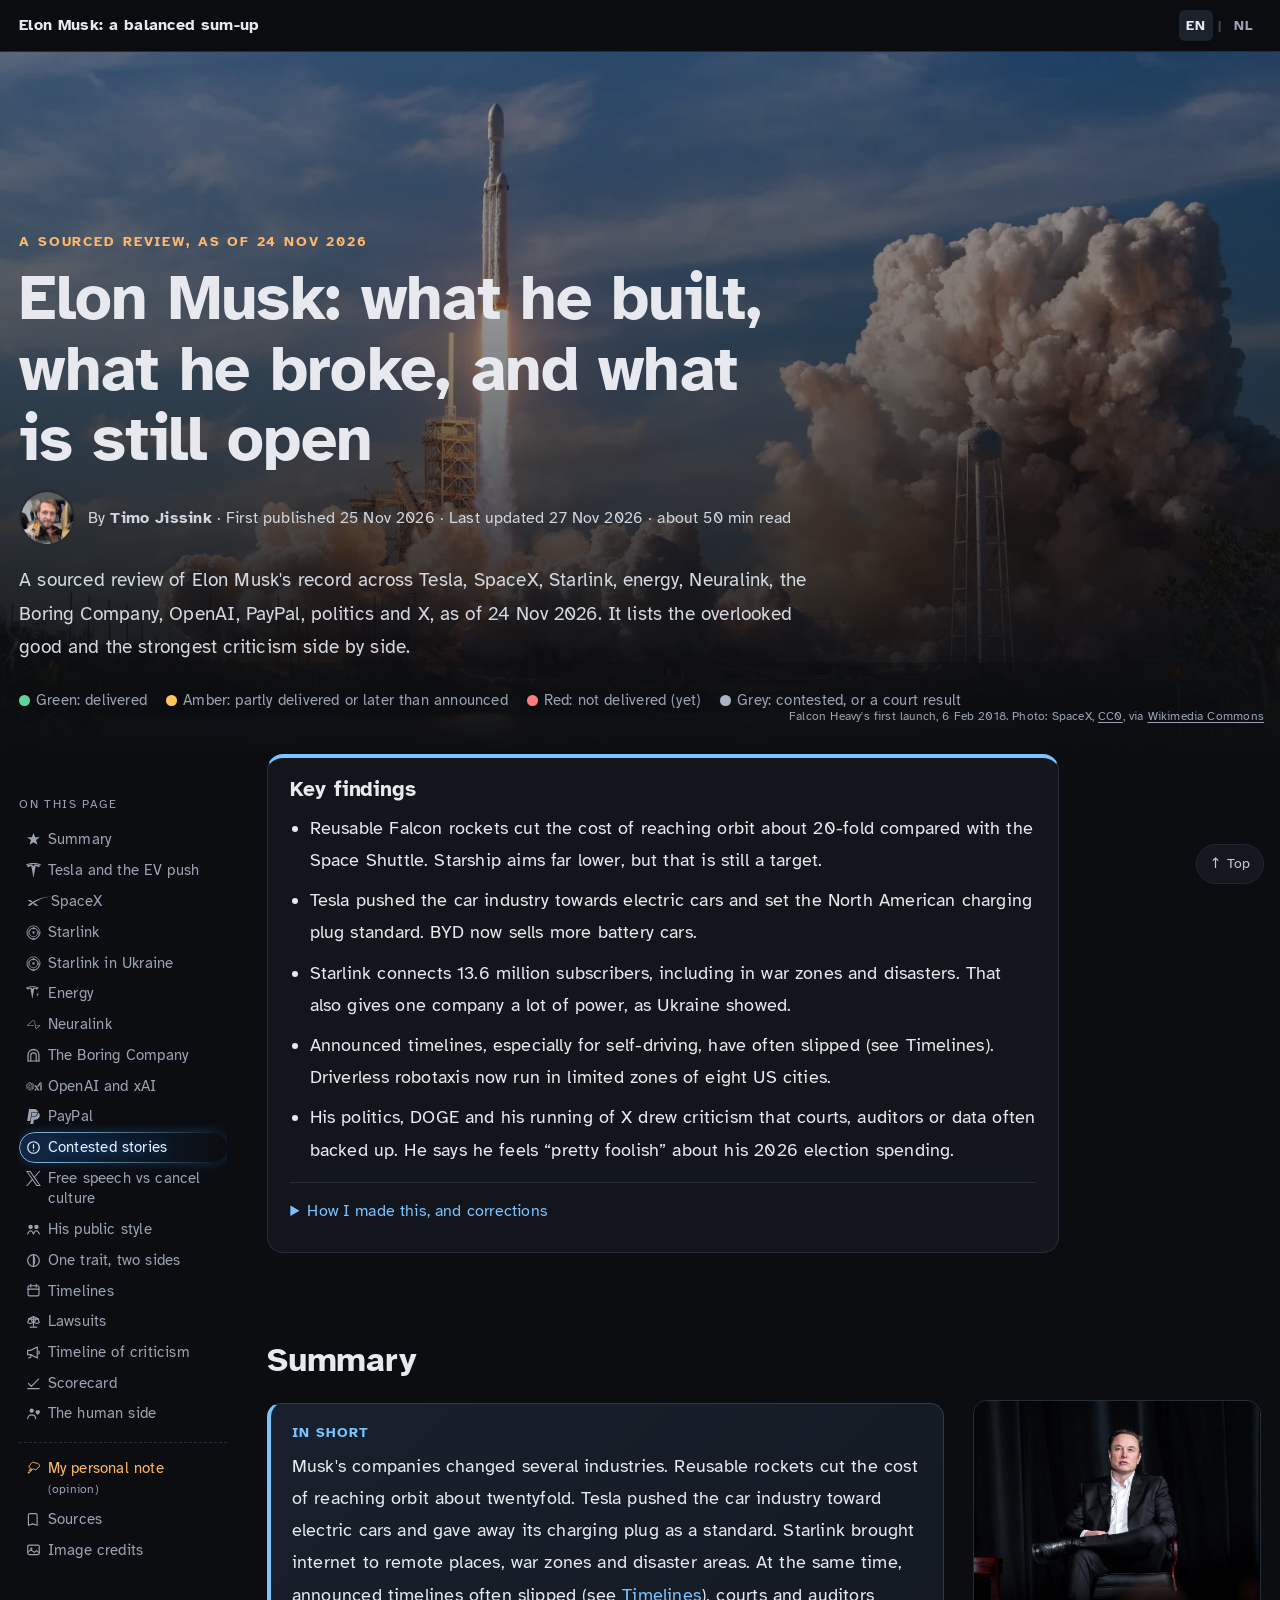
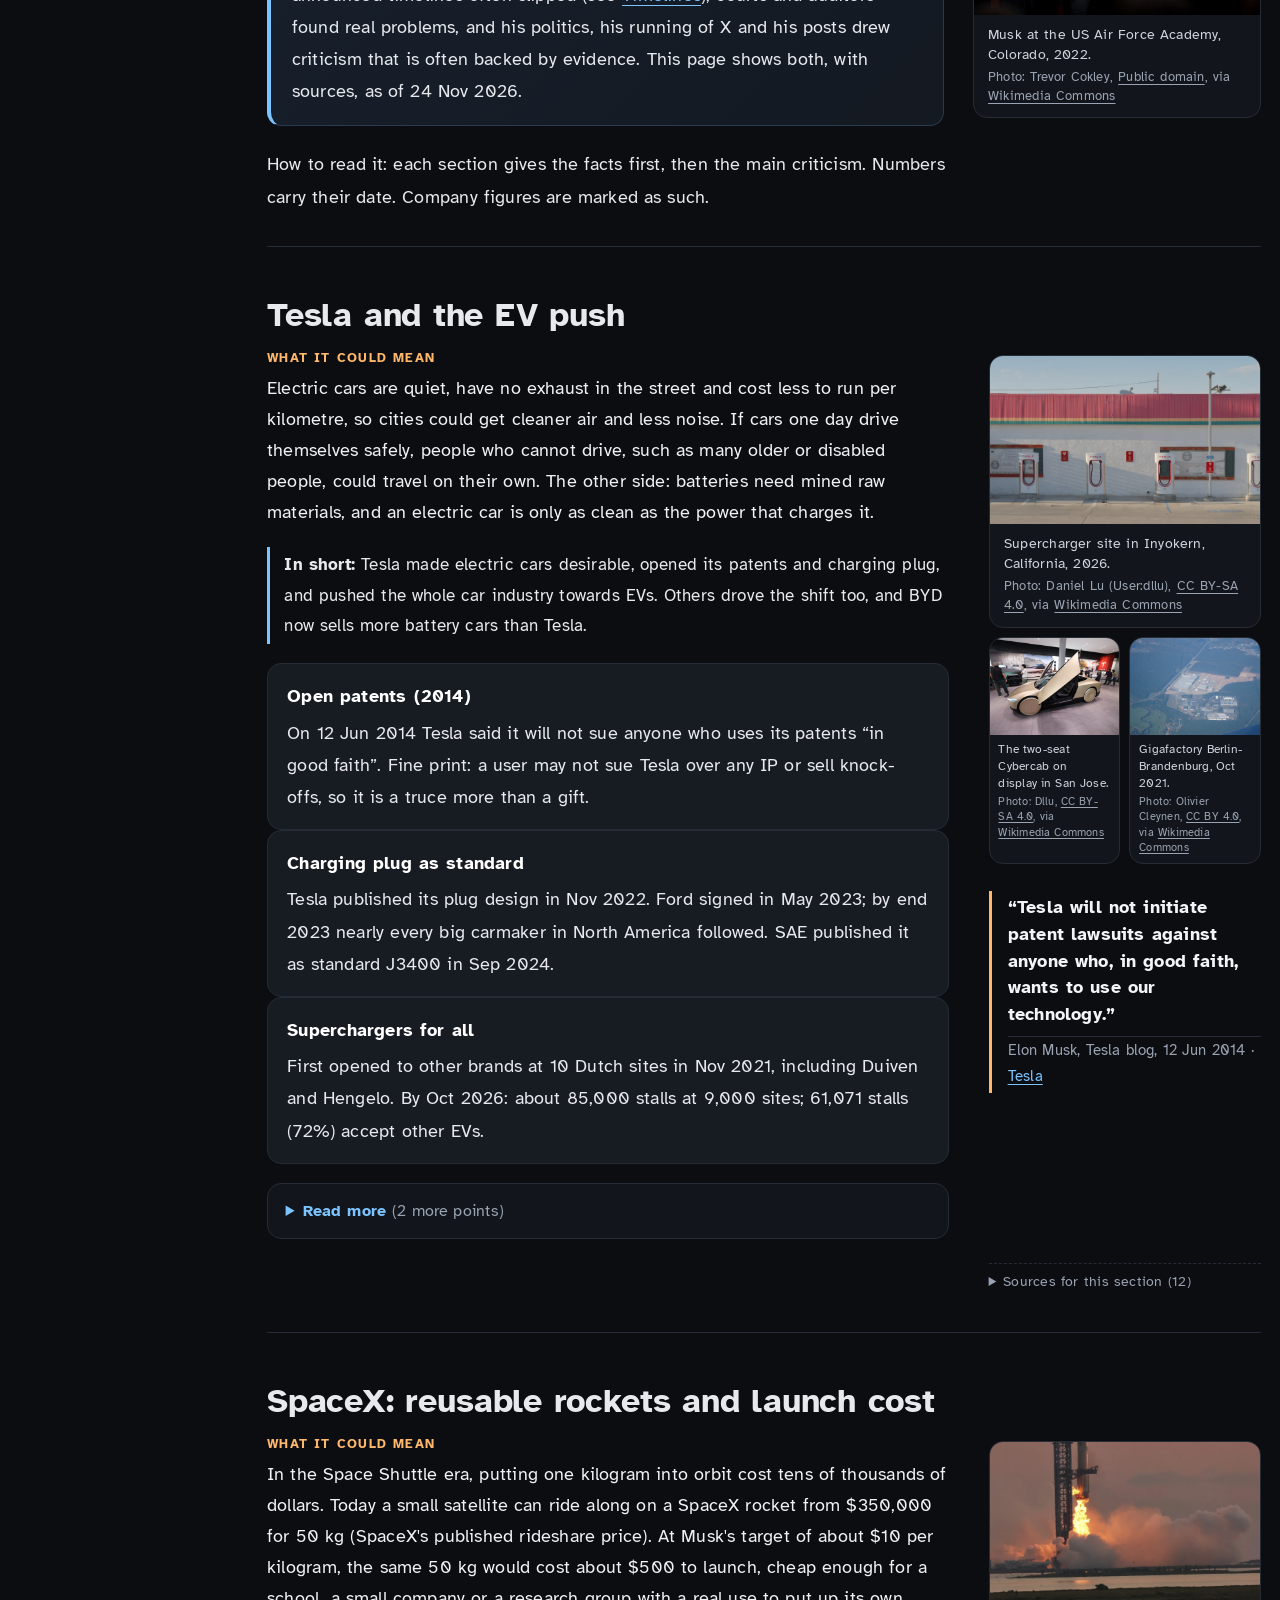
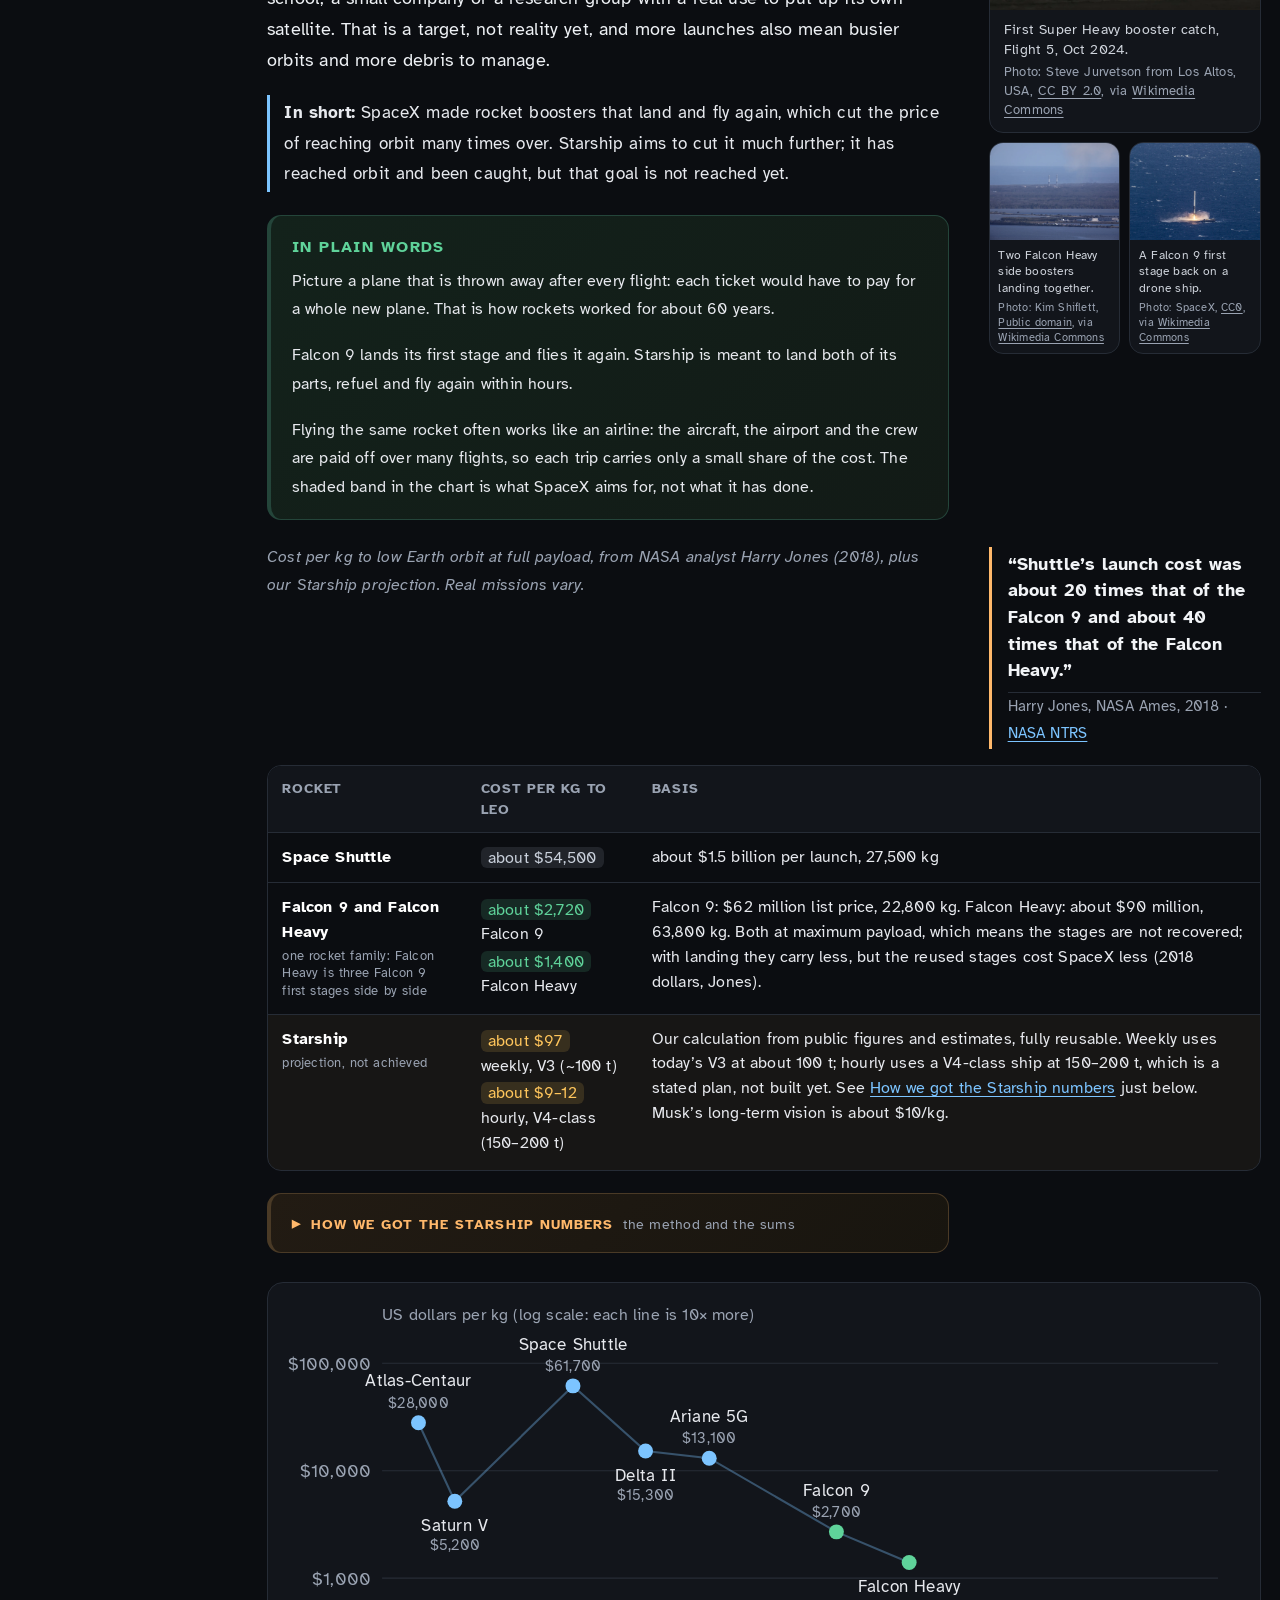
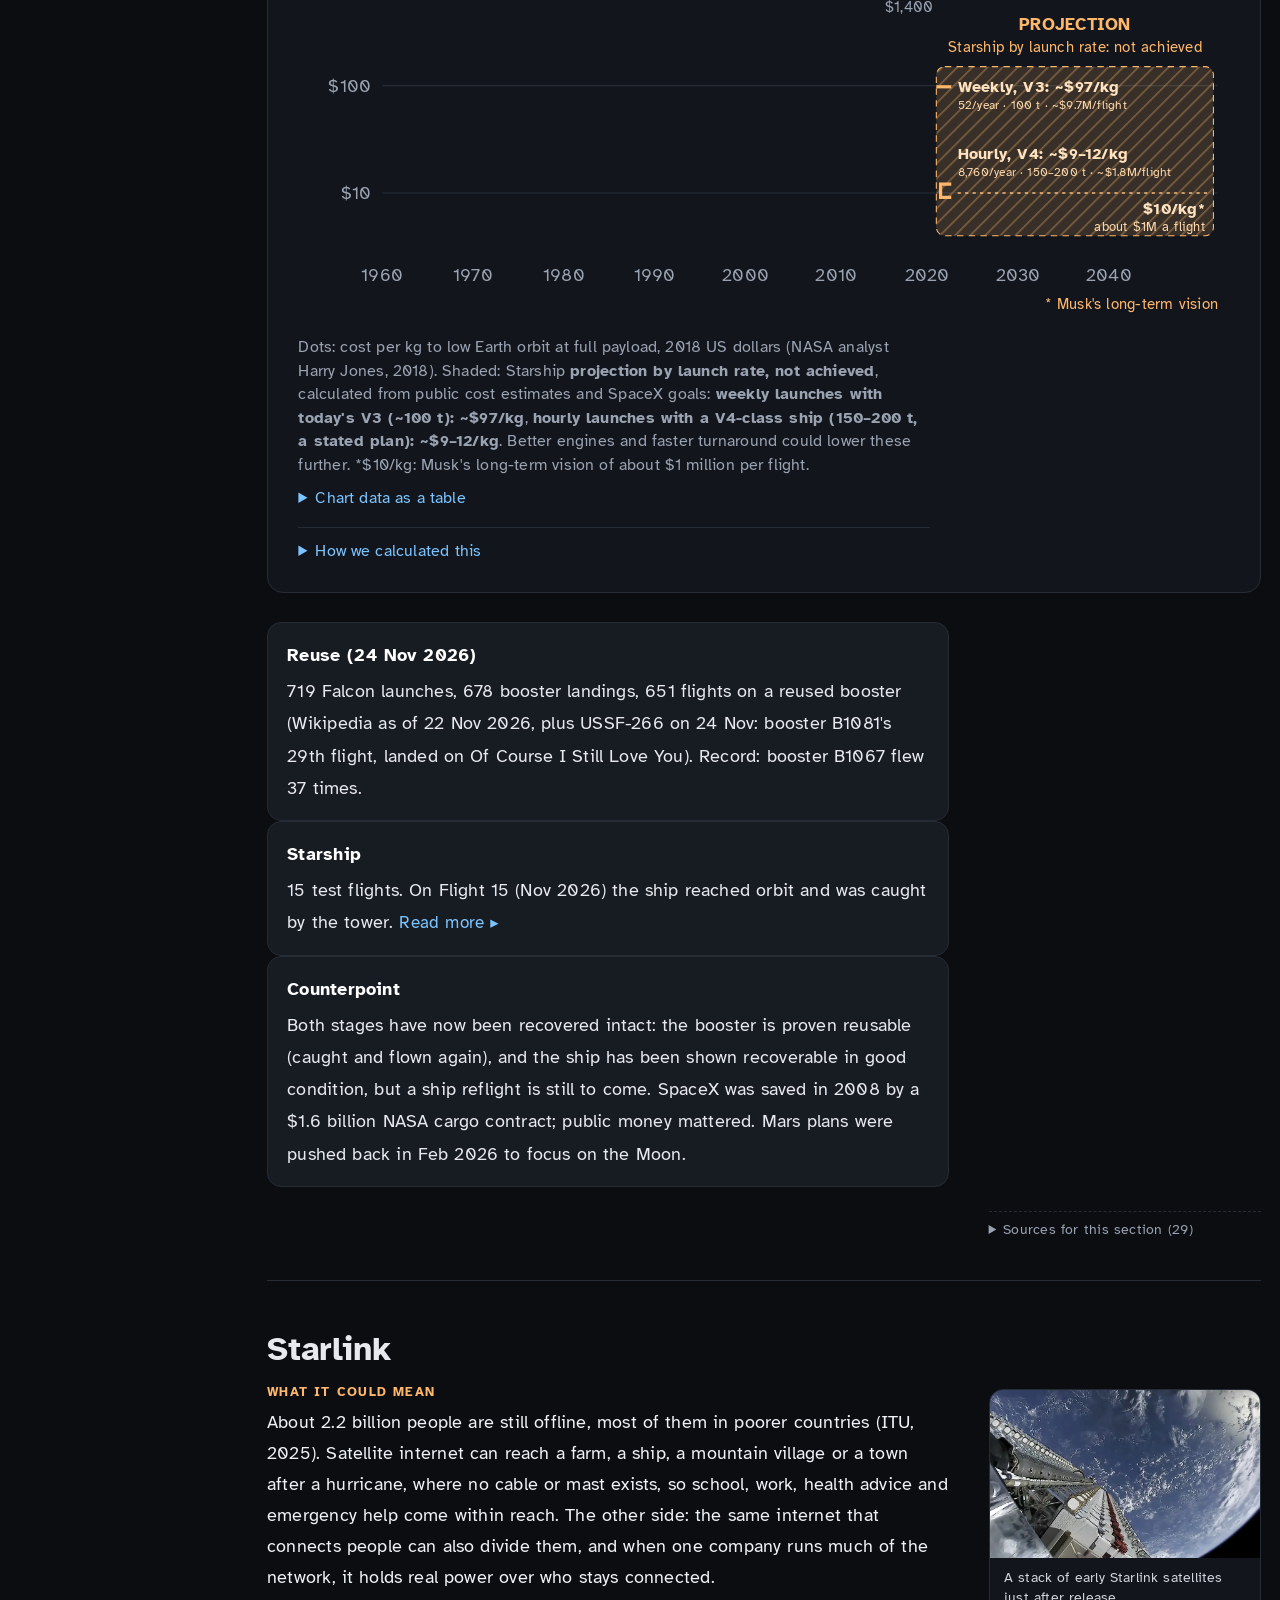
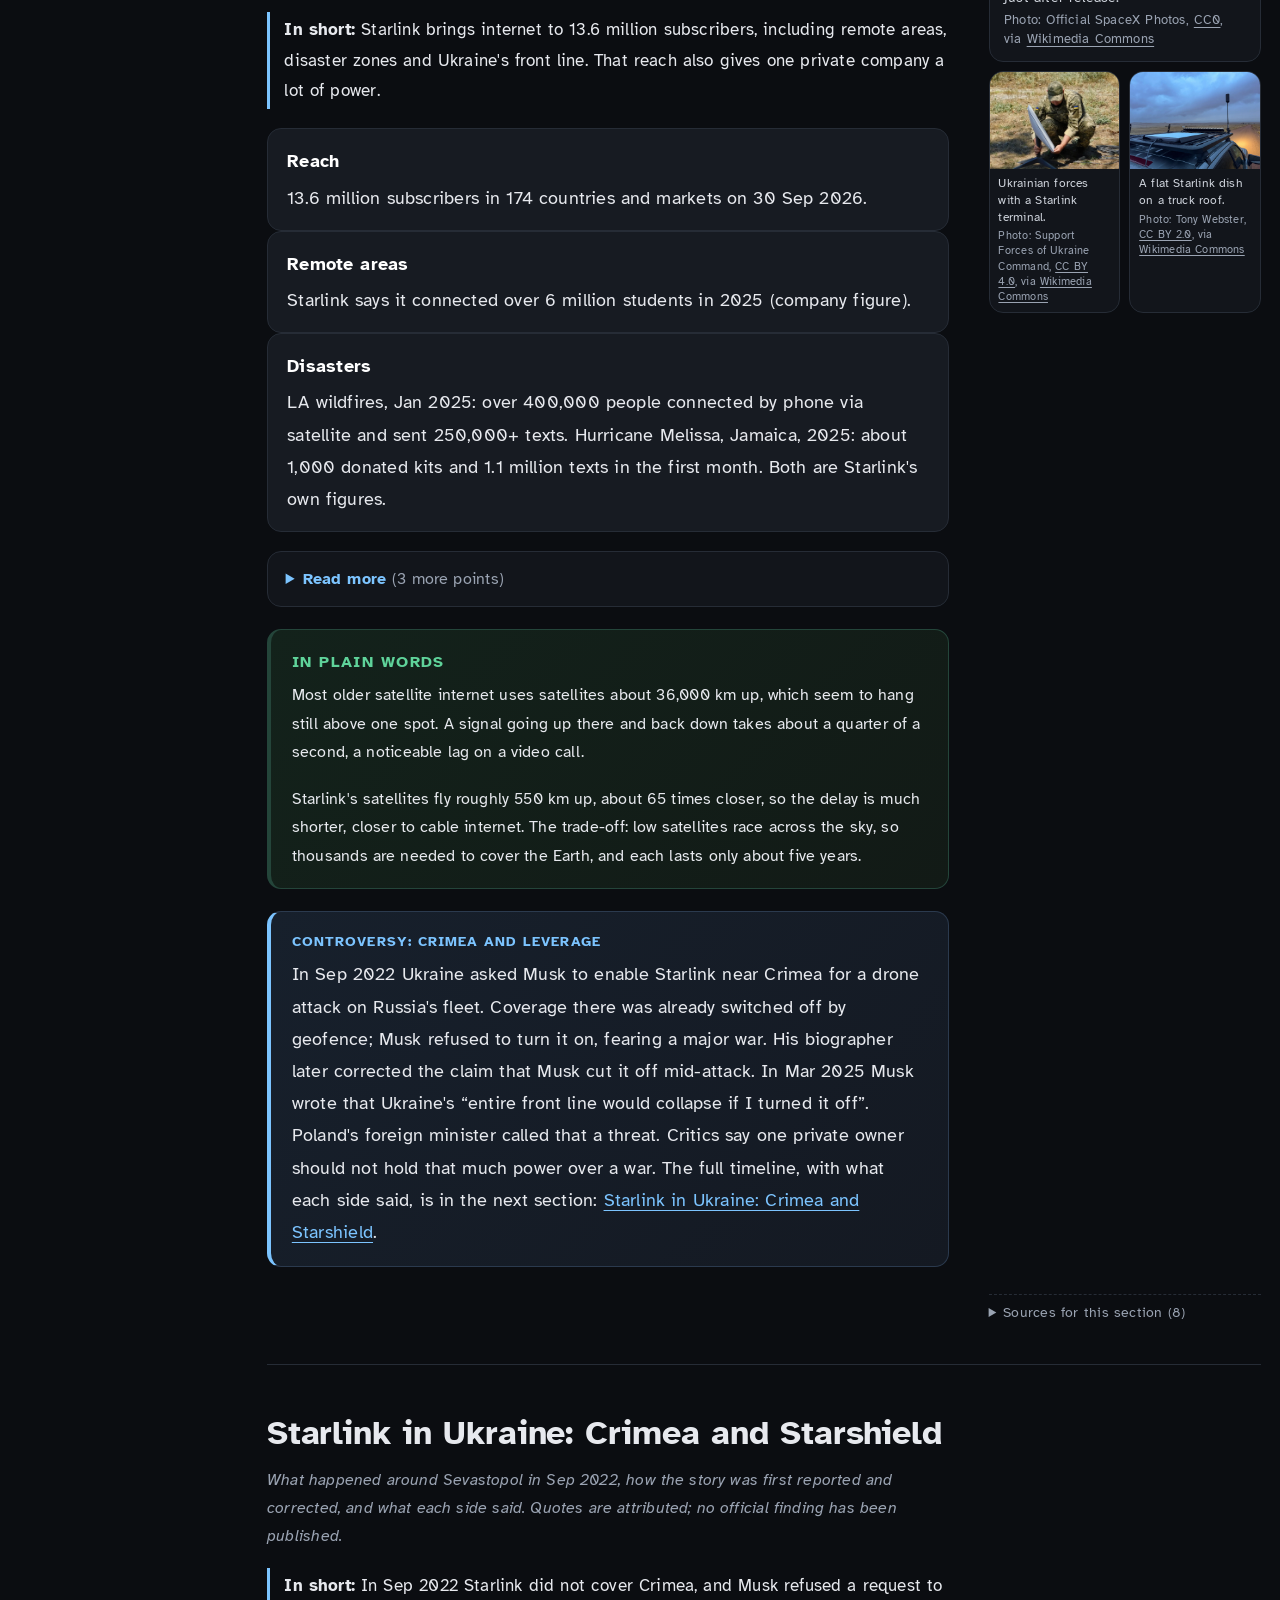
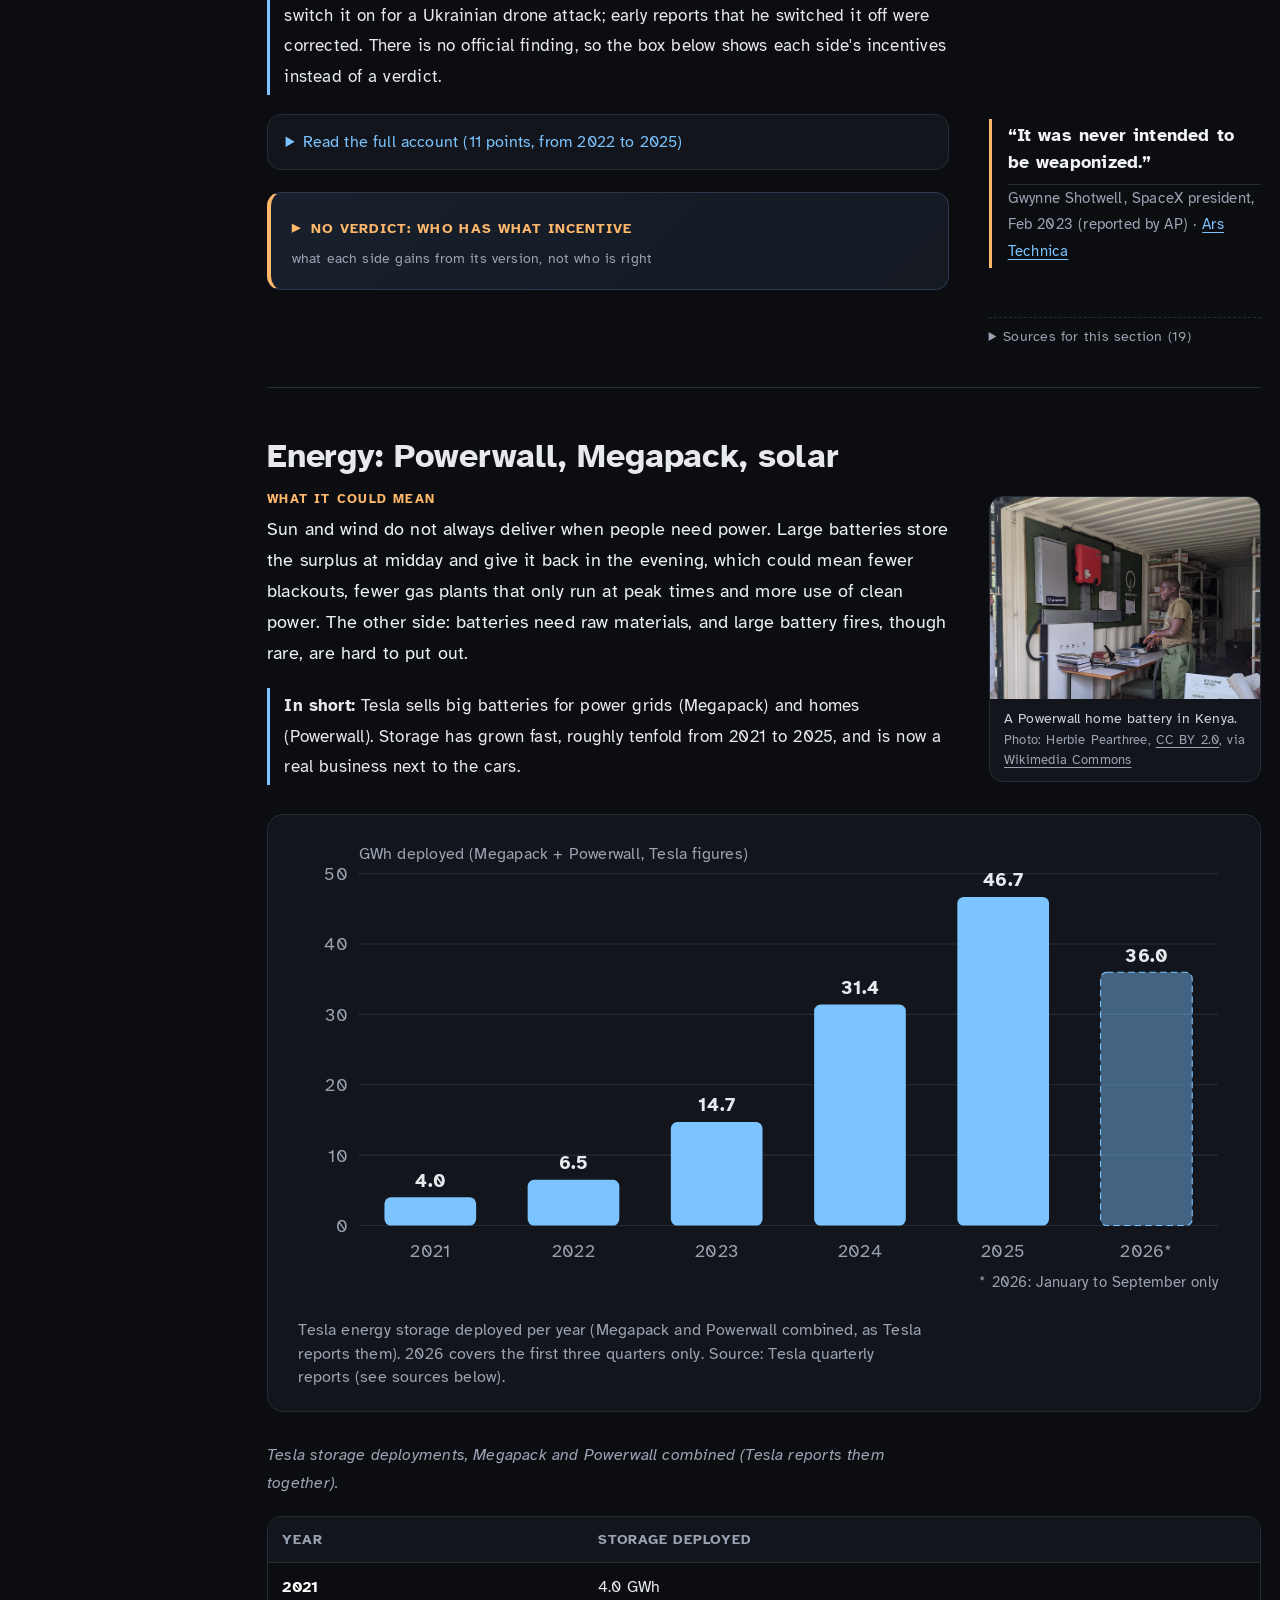
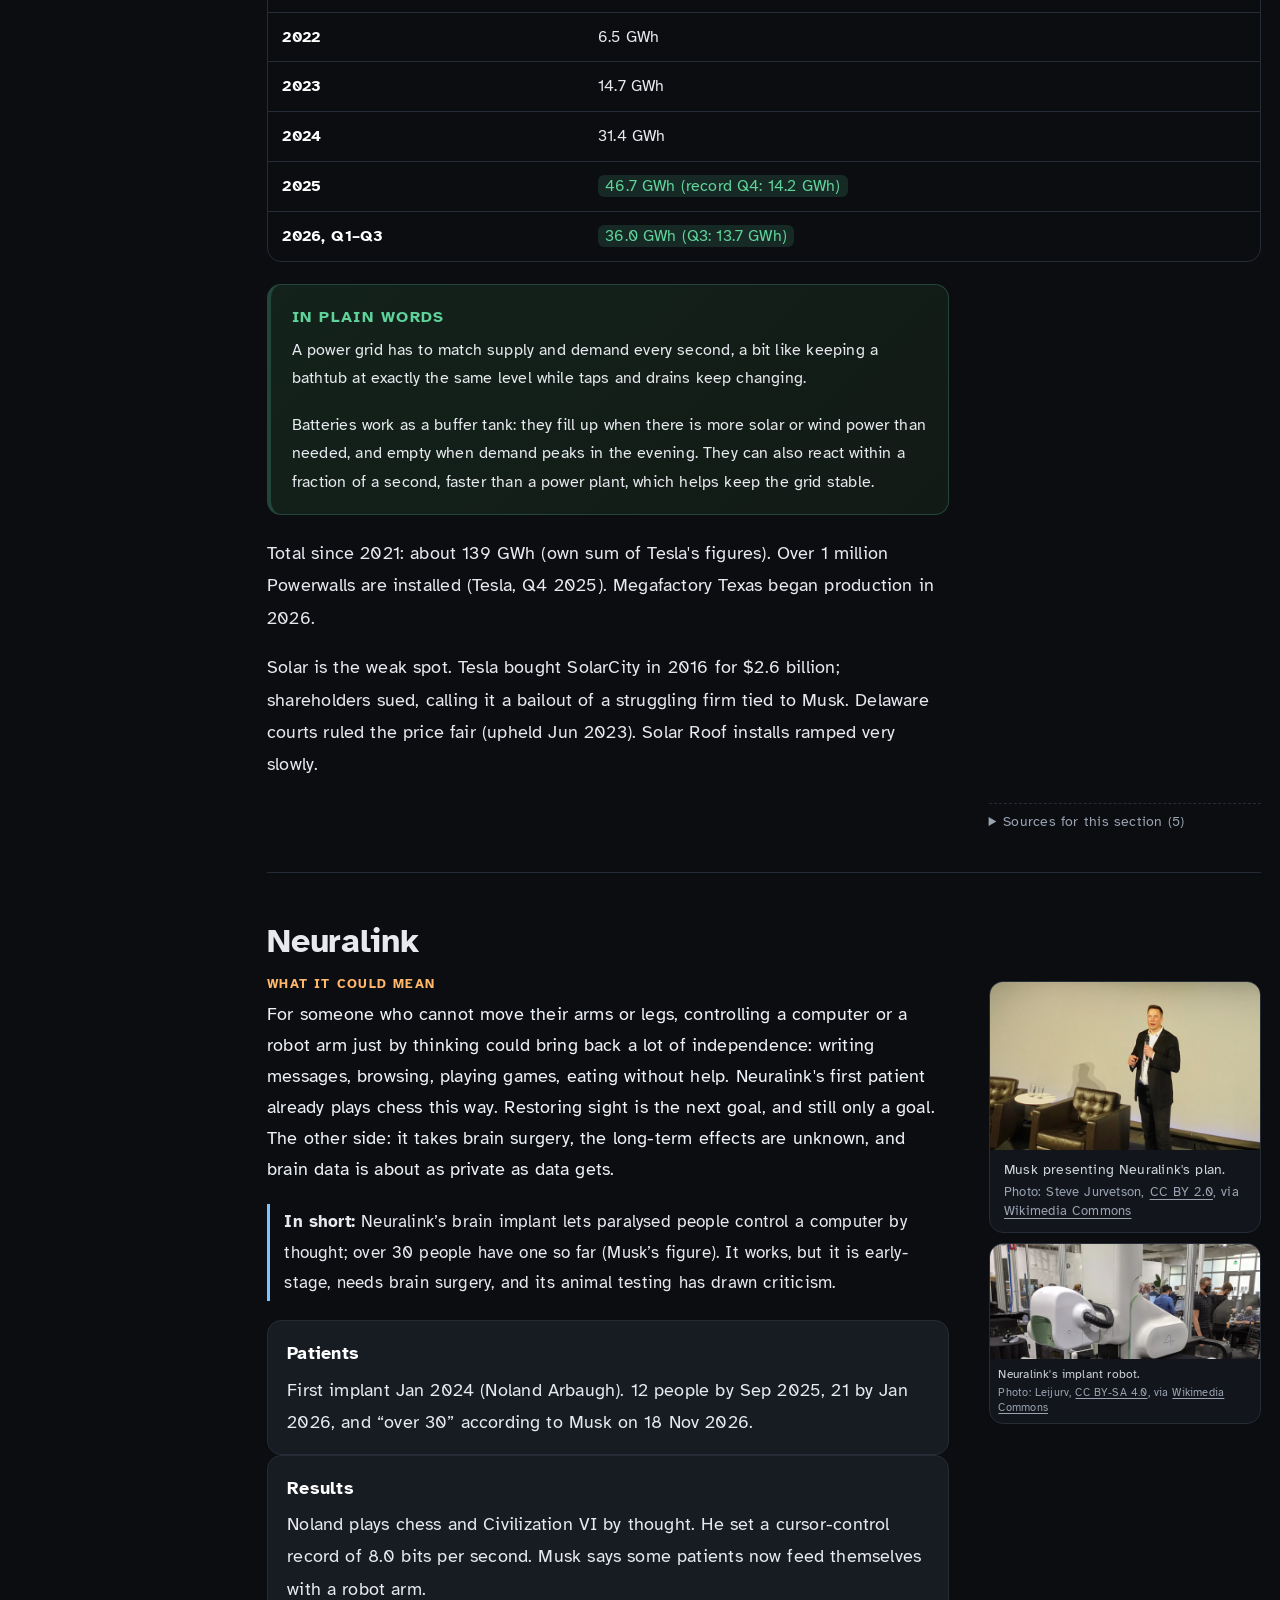
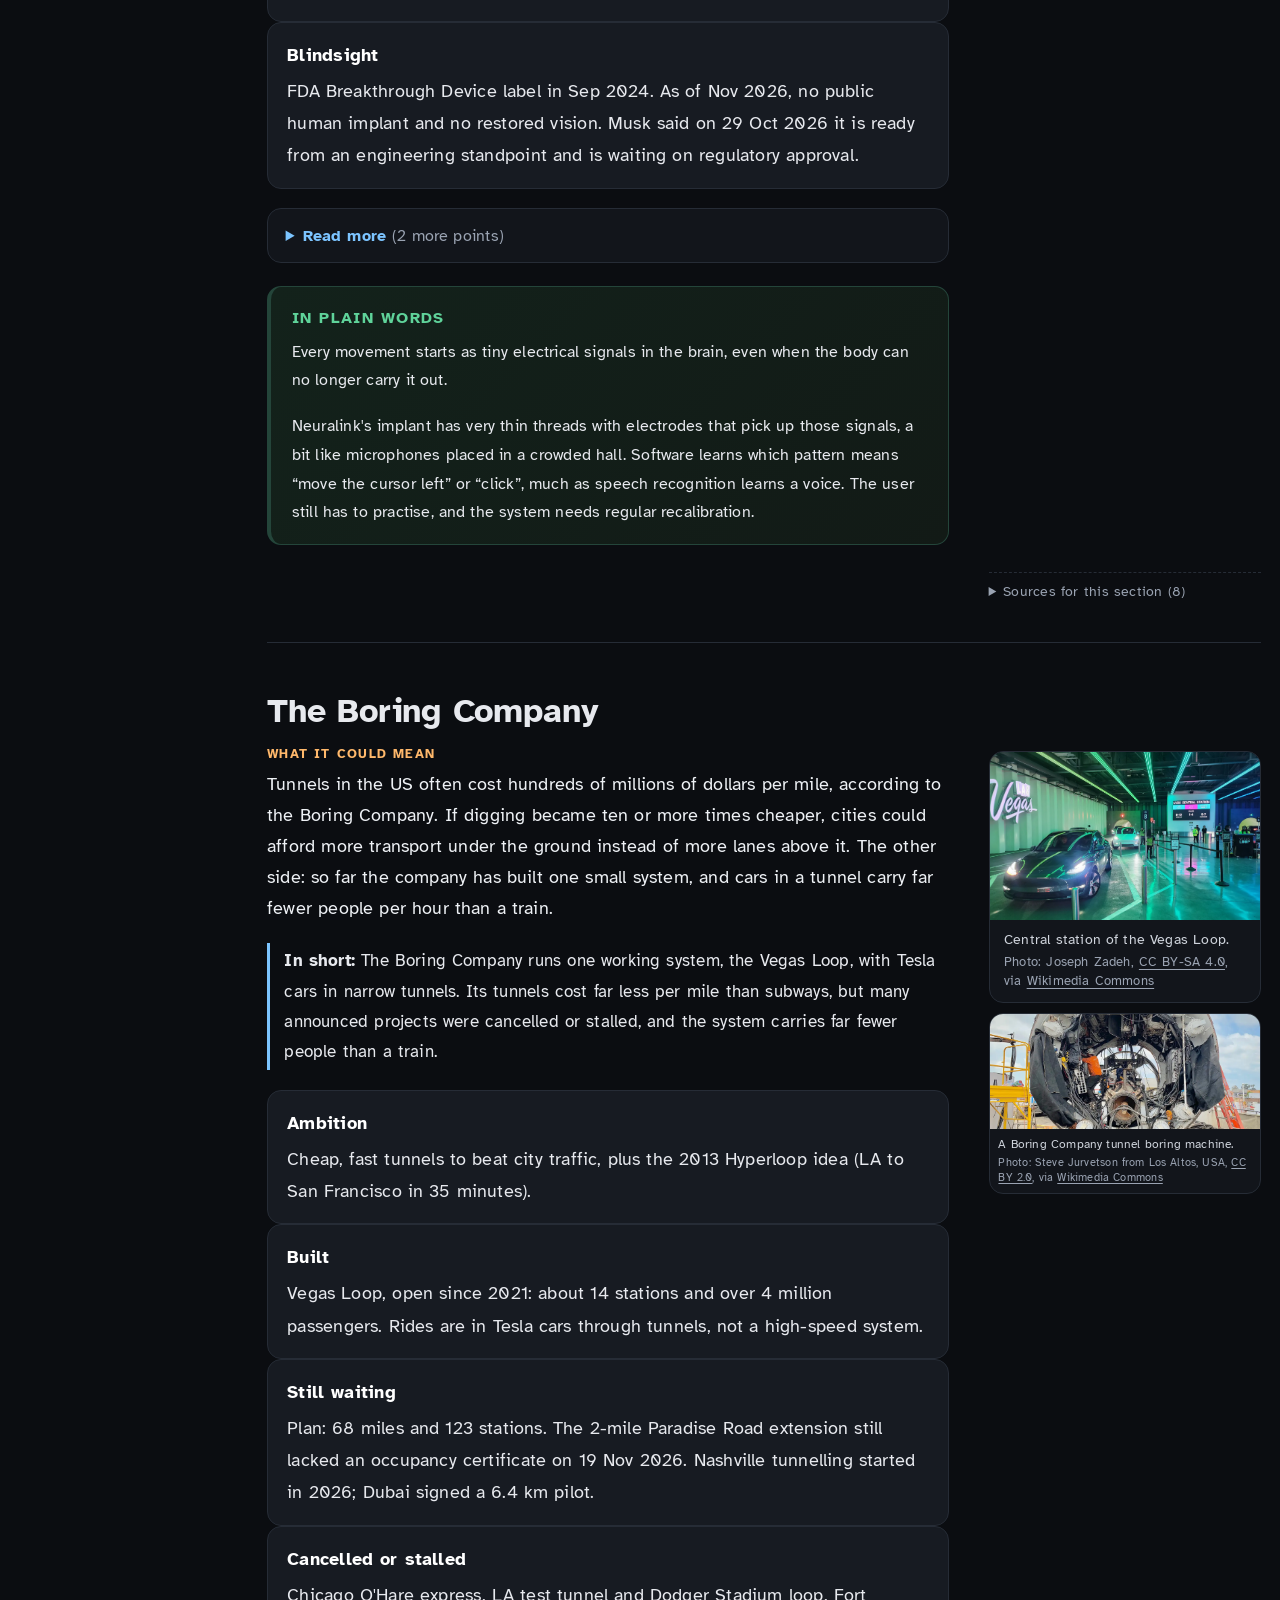
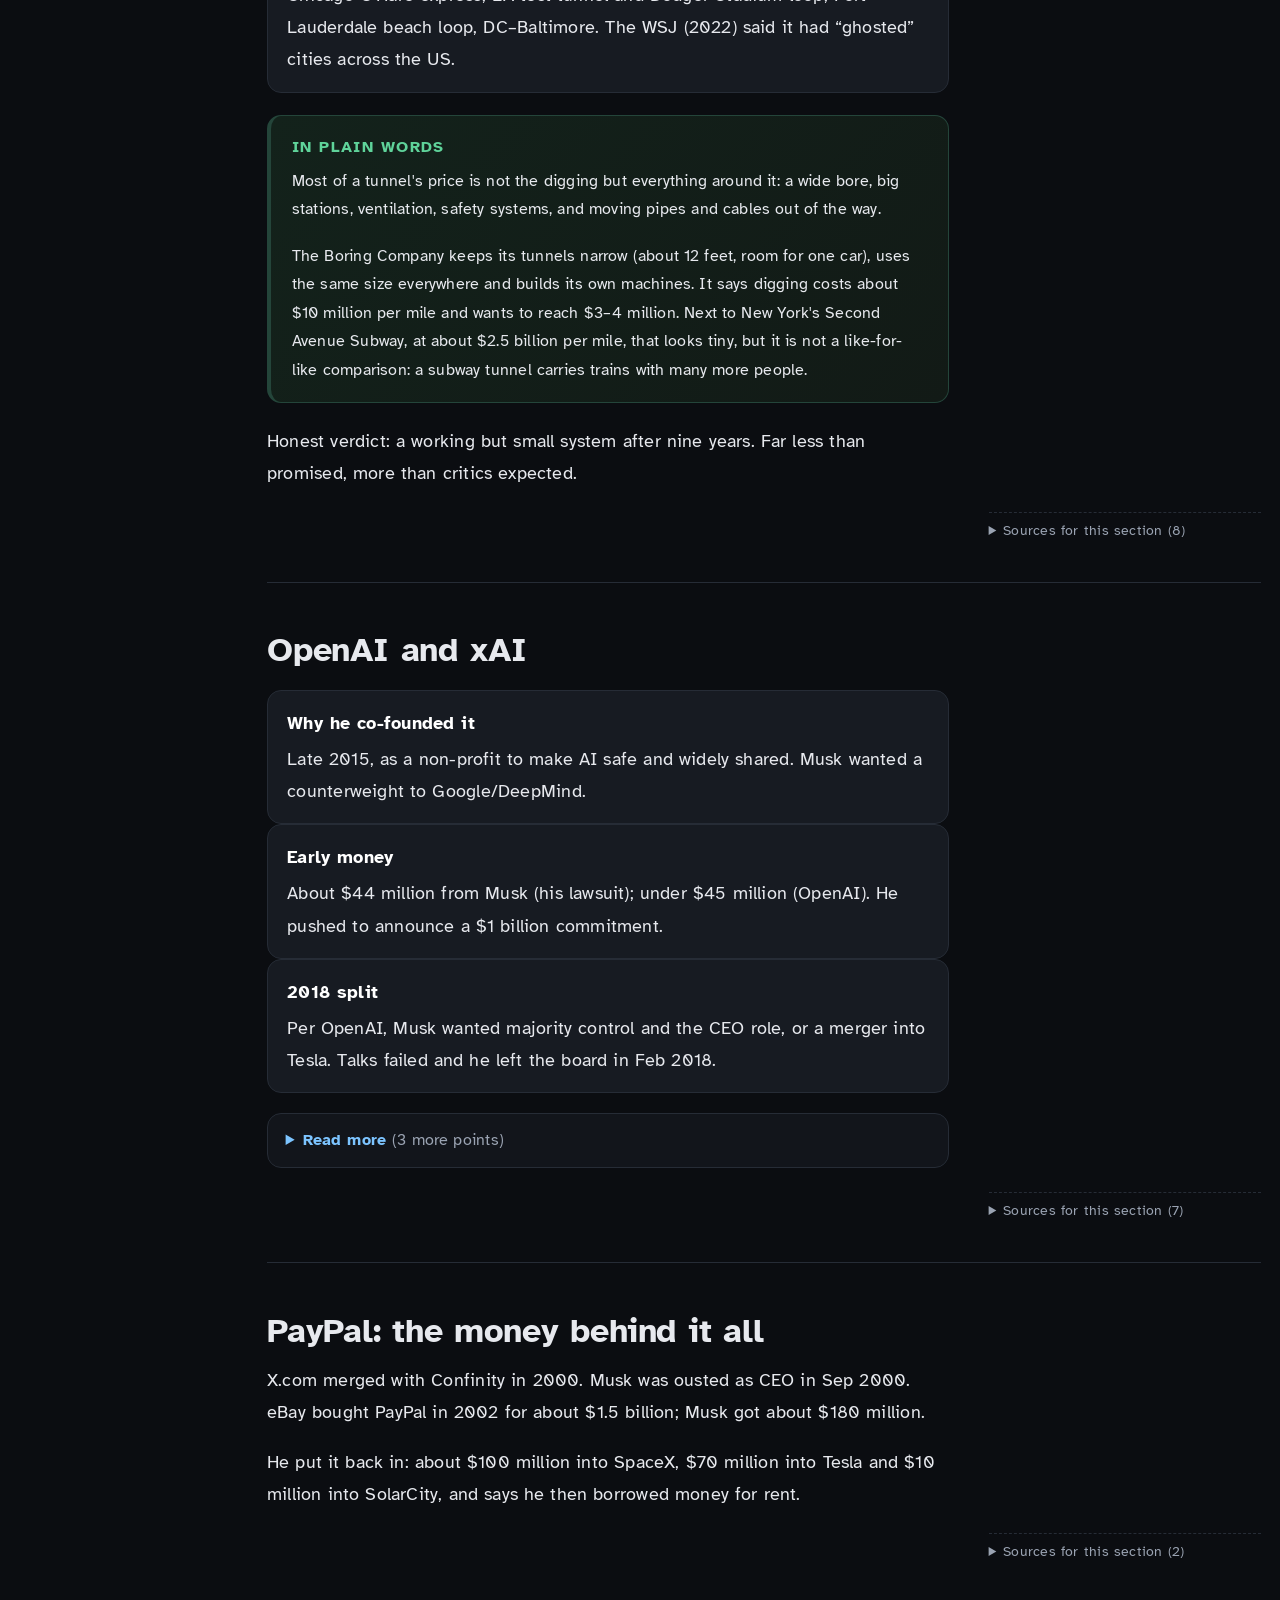
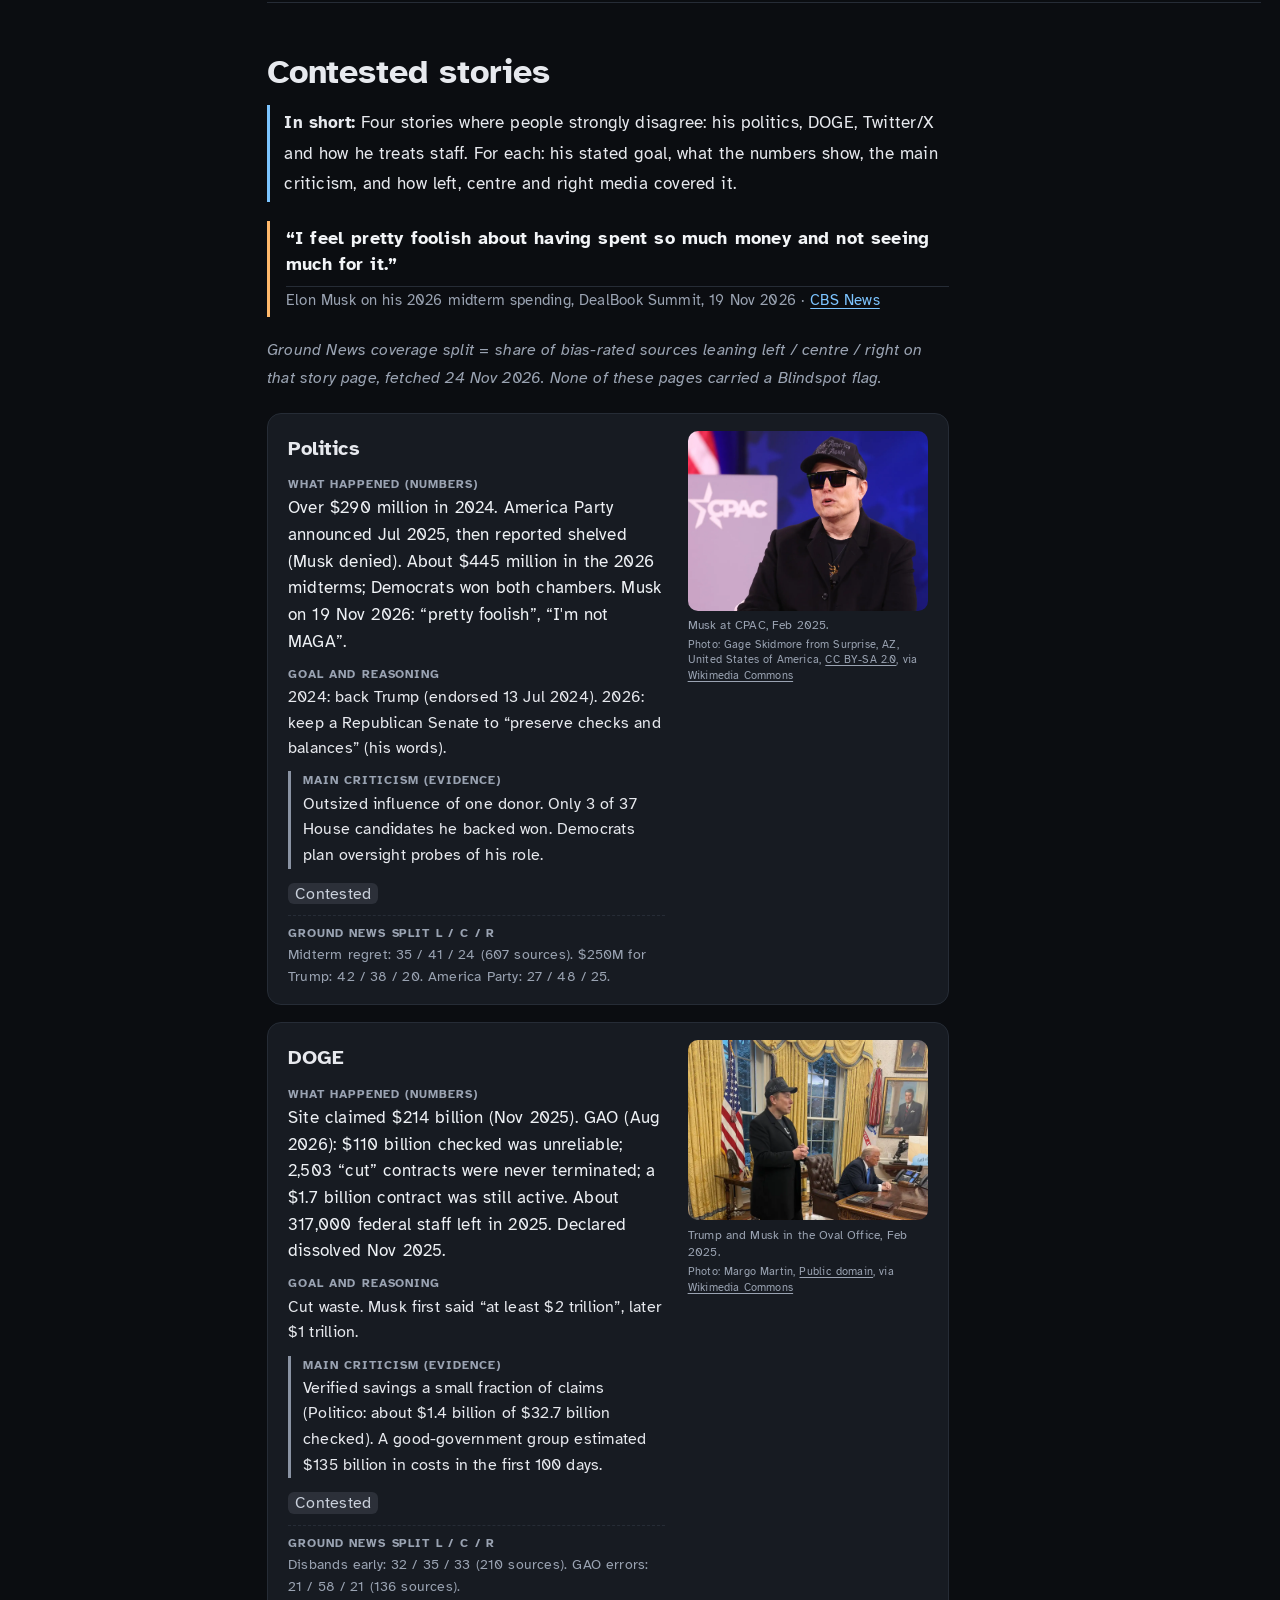
==== index.html @ a6af41b6 "Preview: add 'One trait, two sides' section (EN + NL) Compact folded section after His public style," ====
<!doctype html>
<html lang="en">
<head>
<meta charset="utf-8">
<meta name="viewport" content="width=device-width,initial-scale=1">
<title>Elon Musk: what he built, what he broke, what is still open</title>
<meta name="description" content="Elon Musk facts with sources: Tesla, SpaceX, Starlink, Neuralink, X, DOGE and politics. What he achieved, what he promised and missed, and the main criticism, side by side. Updated Nov 2026.">
<meta name="author" content="Timo Jissink">
<meta name="theme-color" content="#0b0d11">
<link rel="canonical" href="https://timo-jissink.github.io/elon-musk/">
<link rel="alternate" hreflang="en" href="https://timo-jissink.github.io/elon-musk/">
<link rel="alternate" hreflang="nl" href="https://timo-jissink.github.io/elon-musk/nl/">
<link rel="alternate" hreflang="x-default" href="https://timo-jissink.github.io/elon-musk/">
<meta property="og:type" content="article">
<meta property="og:locale" content="en_GB">
<meta property="og:locale:alternate" content="nl_NL">
<meta property="og:site_name" content="Elon Musk: a balanced sum-up">
<meta property="og:title" content="Elon Musk: what he built, what he broke, and what is still open">
<meta property="og:description" content="Elon Musk facts with sources: Tesla, SpaceX, Starlink, Neuralink, X, DOGE and politics. What he achieved, what he promised and missed, and the main criticism, side by side. Updated Nov 2026.">
<meta property="og:image" content="https://timo-jissink.github.io/elon-musk/img/share.jpg">
<meta property="og:image:width" content="1200">
<meta property="og:image:height" content="630">
<meta property="og:image:alt" content="Title card: Elon Musk: what he built, what he broke, and what is still open, over a photo of a Falcon Heavy launch">
<meta property="og:url" content="https://timo-jissink.github.io/elon-musk/">
<meta name="twitter:card" content="summary_large_image">
<meta name="twitter:title" content="Elon Musk: what he built, what he broke, and what is still open">
<meta name="twitter:description" content="Elon Musk facts with sources: Tesla, SpaceX, Starlink, Neuralink, X, DOGE and politics. What he achieved, what he promised and missed, and the main criticism, side by side. Updated Nov 2026.">
<meta name="twitter:image" content="https://timo-jissink.github.io/elon-musk/img/share.jpg">
<meta name="twitter:image:alt" content="Title card: Elon Musk: what he built, what he broke, and what is still open, over a photo of a Falcon Heavy launch">
<link rel="preload" href="fonts/atkinson-hyperlegible-latin-400-normal.woff2" as="font" type="font/woff2" crossorigin>
<link rel="preload" href="img/hero.webp" as="image">
<link rel="stylesheet" href="style.css">
<link rel="stylesheet" href="scroll-knob.css">
<script type="application/ld+json">{"@context":"https://schema.org","@type":"Article","headline":"Elon Musk: what he built, what he broke, and what is still open","description":"Elon Musk facts with sources: Tesla, SpaceX, Starlink, Neuralink, X, DOGE and politics. What he achieved, what he promised and missed, and the main criticism, side by side. Updated Nov 2026.","author":{"@type":"Person","name":"Timo Jissink"},"dateModified":"2026-11-27","image":"https://timo-jissink.github.io/elon-musk/img/share.jpg","inLanguage":"en"}</script>
</head>
<body>
<a class="skip" href="#content">Skip to content</a>
<header class="topbar">
  <div class="topbar-in">
    <a class="brand" href="#top">Elon Musk: a balanced sum-up</a>
    <nav class="langswitch" aria-label="Language"><span aria-current="page" lang="en">EN</span><span class="sep" aria-hidden="true">|</span><a href="nl/" hreflang="nl" lang="nl" title="Lees deze pagina in het Nederlands" data-lang-switch>NL</a></nav>
    <details class="navmenu">
      <summary>Sections</summary>
      <ol>
        <li><a href="#summary">Summary</a></li>
        <li><a href="#tesla-and-the-ev-push">Tesla and the EV push</a></li>
        <li><a href="#spacex">SpaceX</a></li>
        <li><a href="#starlink">Starlink</a></li>
        <li><a href="#starlink-in-ukraine">Starlink in Ukraine</a></li>
        <li><a href="#energy">Energy</a></li>
        <li><a href="#neuralink">Neuralink</a></li>
        <li><a href="#the-boring-company">The Boring Company</a></li>
        <li><a href="#openai-and-xai">OpenAI and xAI</a></li>
        <li><a href="#paypal">PayPal</a></li>
        <li><a href="#contested-stories">Contested stories</a></li>
        <li><a href="#free-speech-vs-cancel-culture">Free speech vs cancel culture</a></li>
        <li><a href="#his-public-style">His public style</a></li>
        <li><a href="#one-trait-two-sides">One trait, two sides</a></li>
        <li><a href="#timelines">Timelines</a></li>
        <li><a href="#lawsuits">Lawsuits</a></li>
        <li><a href="#timeline-of-criticism">Timeline of criticism</a></li>
        <li><a href="#scorecard">Scorecard</a></li>
        <li><a href="#the-human-side">The human side</a></li>
        <li class="nav-personal"><a href="#personal-note">My personal note <small>(opinion)</small></a></li>
        <li><a href="#sources">Sources</a></li>
        <li><a href="#image-credits">Image credits</a></li>
      </ol>
    </details>
  </div>
</header>
<div class="hero" id="top">
  <img src="img/hero.webp" width="1600" height="1067" alt="Falcon Heavy lifting off on its first flight" fetchpriority="high">
  <div class="hero-in">
    <p class="kicker">A sourced review, as of 24 Nov 2026</p>
    <h1>Elon Musk: what he built, what he broke, and what is still open</h1>
    <div class="byline">
      <img class="headshot" src="img/timo-headshot.webp" width="56" height="56" alt="Photo of Timo Jissink">
      <p>By <strong>Timo Jissink</strong> · First published 25 Nov 2026 · Last updated <time datetime="2026-11-27">27 Nov 2026</time> · about 50 min read</p>
    </div>
    <p class="lede">A sourced review of Elon Musk's record across Tesla, SpaceX, Starlink, energy, Neuralink, the Boring Company, OpenAI, PayPal, politics and X, as of 24 Nov 2026. It lists the overlooked good and the strongest criticism side by side.</p>
    <ul class="legend" aria-label="Status key">
      <li><span class="dot" style="background:var(--ok)"></span>Green: delivered</li>
      <li><span class="dot" style="background:var(--warn)"></span>Amber: partly delivered or later than announced</li>
      <li><span class="dot" style="background:var(--bad)"></span>Red: not delivered (yet)</li>
      <li><span class="dot" style="background:var(--neutral)"></span>Grey: contested, or a court result</li>
    </ul>
  </div>
  <p class="hero-credit">Falcon Heavy's first launch, 6 Feb 2018. Photo: SpaceX, <a href="http://creativecommons.org/publicdomain/zero/1.0/deed.en" rel="noopener license">CC0</a>, via <a href="https://commons.wikimedia.org/wiki/File:Falcon_Heavy_Demo_Mission_(40126461851).jpg" rel="noopener">Wikimedia Commons</a></p>
</div>
<div class="layout">
  <nav class="sidenav" aria-label="Sections">
    <p>On this page</p>
    <ol>
        <li><a href="#summary">Summary</a></li>
        <li><a href="#tesla-and-the-ev-push">Tesla and the EV push</a></li>
        <li><a href="#spacex">SpaceX</a></li>
        <li><a href="#starlink">Starlink</a></li>
        <li><a href="#starlink-in-ukraine">Starlink in Ukraine</a></li>
        <li><a href="#energy">Energy</a></li>
        <li><a href="#neuralink">Neuralink</a></li>
        <li><a href="#the-boring-company">The Boring Company</a></li>
        <li><a href="#openai-and-xai">OpenAI and xAI</a></li>
        <li><a href="#paypal">PayPal</a></li>
        <li><a href="#contested-stories">Contested stories</a></li>
        <li><a href="#free-speech-vs-cancel-culture">Free speech vs cancel culture</a></li>
        <li><a href="#his-public-style">His public style</a></li>
        <li><a href="#one-trait-two-sides">One trait, two sides</a></li>
        <li><a href="#timelines">Timelines</a></li>
        <li><a href="#lawsuits">Lawsuits</a></li>
        <li><a href="#timeline-of-criticism">Timeline of criticism</a></li>
        <li><a href="#scorecard">Scorecard</a></li>
        <li><a href="#the-human-side">The human side</a></li>
        <li class="nav-personal"><a href="#personal-note">My personal note <small>(opinion)</small></a></li>
        <li><a href="#sources">Sources</a></li>
        <li><a href="#image-credits">Image credits</a></li>
    </ol>
  </nav>
  <main id="content">
<section class="keyfindings" aria-labelledby="kf-title">
  <h2 id="kf-title">Key findings</h2>
  <ul>
    <li>Reusable Falcon rockets cut the cost of reaching orbit about 20-fold compared with the Space Shuttle. Starship aims far lower, but that is still a target.</li>
    <li>Tesla pushed the car industry towards electric cars and set the North American charging plug standard. BYD now sells more battery cars.</li>
    <li>Starlink connects 13.6 million subscribers, including in war zones and disasters. That also gives one company a lot of power, as Ukraine showed.</li>
    <li>Announced timelines, especially for self-driving, have often slipped (see Timelines). Driverless robotaxis now run in limited zones of eight US cities.</li>
    <li>His politics, DOGE and his running of X drew criticism that courts, auditors or data often backed up. He says he feels “pretty foolish” about his 2026 election spending.</li>
  </ul>
  <details class="howmade"><summary>How I made this, and corrections</summary><p>I built this page from public sources, linked under every section. I researched it with help from an AI assistant and checked the facts against those sources. Company figures are labelled as such, and my own opinion is only in the personal note near the end. Spotted a mistake or a newer number? Corrections are welcome.</p></details>
</section>
<!-- Section: Summary. Edit the text below; keep the <section id> stable (links and images use it). -->
<section id="summary">
  <h2>Summary</h2>
  <div class="figs single">
    <figure>
      <img src="img/musk-portrait.webp" style="object-position:50% 30%" width="1600" height="1065" alt="Elon Musk speaking at a US Air Force Academy event" loading="lazy" decoding="async">
      <figcaption>Musk at the US Air Force Academy, Colorado, 2022.<span class="credit">Photo: Trevor Cokley, <a href="https://commons.wikimedia.org/wiki/File:Elon_Musk_Colorado_2022.jpg" rel="noopener license">Public domain</a>, via <a href="https://commons.wikimedia.org/wiki/File:Elon_Musk_Colorado_2022.jpg" rel="noopener">Wikimedia Commons</a></span></figcaption>
    </figure>
  </div>
  <aside class="callout">
    <p class="callout-lead">In short</p>
    <p>Musk's companies changed several industries. Reusable rockets cut the cost of reaching orbit about twentyfold. Tesla pushed the car industry toward electric cars and gave away its charging plug as a standard. Starlink brought internet to remote places, war zones and disaster areas. At the same time, announced timelines often slipped (see <a href="#timelines">Timelines</a>), courts and auditors found real problems, and his politics, his running of X and his posts drew criticism that is often backed by evidence. This page shows both, with sources, as of 24 Nov 2026.</p>
  </aside>
  <p>How to read it: each section gives the facts first, then the main criticism. Numbers carry their date. Company figures are marked as such.</p>
</section>

<!-- Section: Tesla and the EV push. Edit the text below; keep the <section id> stable (links and images use it). -->
<section id="tesla-and-the-ev-push">
  <h2>Tesla and the EV push</h2>
  <div class="figs">
    <figure>
      <img src="img/supercharger.webp" width="1600" height="800" alt="Row of Tesla Supercharger stalls in the desert" loading="lazy" decoding="async">
      <figcaption>Supercharger site in Inyokern, California, 2026.<span class="credit">Photo: Daniel Lu (User:dllu), <a href="https://creativecommons.org/licenses/by-sa/4.0" rel="noopener license">CC BY-SA 4.0</a>, via <a href="https://commons.wikimedia.org/wiki/File:Tesla_Supercharger_Inyokern_California_2026_dllu.jpg" rel="noopener">Wikimedia Commons</a></span></figcaption>
    </figure>
    <figure>
      <img src="img/cybercab.webp" width="1600" height="1200" alt="Two-seat Tesla Cybercab on display" loading="lazy" decoding="async">
      <figcaption>The two-seat Cybercab on display in San Jose.<span class="credit">Photo: Dllu, <a href="https://creativecommons.org/licenses/by-sa/4.0" rel="noopener license">CC BY-SA 4.0</a>, via <a href="https://commons.wikimedia.org/wiki/File:Tesla_Cybercab_at_Santana_Row_oblique_view_dllu.jpg" rel="noopener">Wikimedia Commons</a></span></figcaption>
    </figure>
    <figure>
      <img src="img/giga-berlin.webp" width="1600" height="1067" alt="Tesla Gigafactory Berlin-Brandenburg" loading="lazy" decoding="async">
      <figcaption>Gigafactory Berlin-Brandenburg, Oct 2021.<span class="credit">Photo: Olivier Cleynen, <a href="https://creativecommons.org/licenses/by/4.0" rel="noopener license">CC BY 4.0</a>, via <a href="https://commons.wikimedia.org/wiki/File:Gigafactory_Berlin,_Oct_2021_(01).jpg" rel="noopener">Wikimedia Commons</a></span></figcaption>
    </figure>
  </div>
  <p class="impact"><span class="impact-lead">What it could mean</span> Electric cars are quiet, have no exhaust in the street and cost less to run per kilometre, so cities could get cleaner air and less noise. If cars one day drive themselves safely, people who cannot drive, such as many older or disabled people, could travel on their own. The other side: batteries need mined raw materials, and an electric car is only as clean as the power that charges it.</p>
  <p class="inshort"><strong>In short:</strong> Tesla made electric cars desirable, opened its patents and charging plug, and pushed the whole car industry towards EVs. Others drove the shift too, and BYD now sells more battery cars than Tesla.</p>
  <blockquote class="pullquote"><p>“Tesla will not initiate patent lawsuits against anyone who, in good faith, wants to use our technology.”</p><footer>Elon Musk, Tesla blog, 12 Jun 2014 · <a href="https://www.tesla.com/en_ca/blog/all-our-patent-are-belong-you" rel="noopener">Tesla</a></footer></blockquote>
  <dl class="rows">
    <div class="row">
      <dt>Open patents (2014)</dt>
      <dd>On 12 Jun 2014 Tesla said it will not sue anyone who uses its patents “in good faith”. Fine print: a user may not sue Tesla over any IP or sell knock-offs, so it is a truce more than a gift.</dd>
    </div>
    <div class="row">
      <dt>Charging plug as standard</dt>
      <dd>Tesla published its plug design in Nov 2022. Ford signed in May 2023; by end 2023 nearly every big carmaker in North America followed. SAE published it as standard J3400 in Sep 2024.</dd>
    </div>
    <div class="row">
      <dt>Superchargers for all</dt>
      <dd>First opened to other brands at 10 Dutch sites in Nov 2021, including Duiven and Hengelo. By Oct 2026: about 85,000 stalls at 9,000 sites; 61,071 stalls (72%) accept other EVs.</dd>
    </div>
  </dl>
  <details class="more readmore">
    <summary>Read more <span class="rm-count">(2 more points)</span></summary>
  <dl class="rows">
    <div class="row">
      <dt>Market effect</dt>
      <dd>Global EV sales passed 20 million in 2025, 25% of new cars (IEA). One study estimates about 33% fewer plug-in hybrids without Tesla's open patents. Another found Tesla's entry into China grew demand for local EV makers too.</dd>
    </div>
    <div class="row">
      <dt>Counterpoint</dt>
      <dd>Policy and imitation also drove the shift, not Tesla alone. Tesla lost the top spot: BYD sold about 2.26 million BEVs in 2025 vs 1.64 million Tesla deliveries (down 8.6%).</dd>
    </div>
  </dl>
  </details>
  <details class="sources">
    <summary>Sources for this section (12)</summary>
    <ol>
      <li><span class="src-site">Tesla</span> · <a href="https://www.tesla.com/en_ca/blog/all-our-patent-are-belong-you" rel="noopener" title="All Our Patent Are Belong To You">All Our Patent Are Belong To You</a></li>
      <li><span class="src-site">Road &amp; Track</span> · <a href="https://www.roadandtrack.com/news/a35030461/why-other-car-companies-dont-use-tesla-superchargers/" rel="noopener" title="Why other car companies dont use tesla superchargers">Why other car companies dont use tesla superchargers</a></li>
      <li><span class="src-site">TechCrunch, 25 Mar 2025</span> · <a href="https://techcrunch.com/2025/03/25/tesla-superchargers-gm-ford-rivian-and-other-ev-brands-with-access/" rel="noopener" title="Tesla superchargers gm ford rivian and other ev brands with access">Tesla superchargers gm ford rivian and other ev brands…</a></li>
      <li><span class="src-site">US Joint Office (reginfo.gov)</span> · <a href="https://www.reginfo.gov/public/do/eoDownloadDocument?documentID=943293&amp;eodoc=true" rel="noopener" title="J3400 (NACS) market development update">J3400 (NACS) market development update</a></li>
      <li><span class="src-site">Reuters, 1 Nov 2021</span> · <a href="https://www.reuters.com/business/autos-transportation/tesla-opens-charging-network-other-evs-netherlands-2021-11-01/" rel="noopener" title="Tesla opens charging network other evs netherlands">Tesla opens charging network other evs netherlands</a></li>
      <li><span class="src-site">TeslaNorth, 1 Nov 2021</span> · <a href="https://teslanorth.com/2021/11/01/tesla-opens-up-superchargers-to-non-tesla-vehicles-in-the-netherlands/" rel="noopener" title="Tesla opens up superchargers to non tesla vehicles in the netherlands">Tesla opens up superchargers to non tesla vehicles in the…</a></li>
      <li><span class="src-site">Not a Tesla App</span> · <a href="https://www.notateslaapp.com/news/4771/tesla-hits-85000-superchargers-at-9000-locations-worldwide" rel="noopener" title="Tesla hits 85000 superchargers at 9000 locations worldwide">Tesla hits 85000 superchargers at 9000 locations worldwide</a></li>
      <li><span class="src-site">IEA</span> · <a href="https://www.iea.org/reports/global-ev-outlook-2026/executive-summary" rel="noopener" title="Global EV Outlook 2026: executive summary">Global EV Outlook 2026: executive summary</a></li>
      <li><span class="src-site">Univ. Bonn CRC TR 224</span> · <a href="https://www.wiwi.uni-bonn.de/bgsepapers/boncrc/CRCTR224_2020_218.pdf" rel="noopener" title="Does open source pay off in the EV industry? Tesla's open-source initiative">Does open source pay off in the EV industry? Tesla's…</a></li>
      <li><span class="src-site">SSRN</span> · <a href="https://papers.ssrn.com/sol3/papers.cfm?abstract_id=4015044" rel="noopener" title="A shark or catfish? Tesla's entry into China's EV market">A shark or catfish? Tesla's entry into China's EV market</a></li>
      <li><span class="src-site">Business Strategy and the Environment (Wiley)</span> · <a href="https://onlinelibrary.wiley.com/doi/full/10.1002/bse.2430" rel="noopener" title="Driving the electric bandwagon: incumbents' sustainable innovation">Driving the electric bandwagon: incumbents' sustainable…</a></li>
      <li><span class="src-site">CNBC, 2 Jan 2026</span> · <a href="https://www.cnbc.com/2026/01/02/chinas-byd-to-overtake-tesla-as-worlds-top-ev-seller-for-first-time.html" rel="noopener" title="Chinas byd to overtake tesla as worlds top ev seller for first time">Chinas byd to overtake tesla as worlds top ev seller for…</a></li>
    </ol>
  </details>
</section>

<!-- Section: SpaceX: reusable rockets and launch cost. Edit the text below; keep the <section id> stable (links and images use it). -->
<section id="spacex">
  <h2>SpaceX: reusable rockets and launch cost</h2>
  <div class="figs">
    <figure>
      <img src="img/booster-catch.webp" style="object-position:50% 45%" width="1427" height="1600" alt="Super Heavy booster caught by the launch tower arms" loading="lazy" decoding="async">
      <figcaption>First Super Heavy booster catch, Flight 5, Oct 2024.<span class="credit">Photo: Steve Jurvetson from Los Altos, USA, <a href="https://creativecommons.org/licenses/by/2.0" rel="noopener license">CC BY 2.0</a>, via <a href="https://commons.wikimedia.org/wiki/File:Starship_Booster_Landing_on_Mechzilla_(54064036815).jpg" rel="noopener">Wikimedia Commons</a></span></figcaption>
    </figure>
    <figure>
      <img src="img/fh-boosters.webp" width="1600" height="1067" alt="Two Falcon Heavy side boosters landing side by side" loading="lazy" decoding="async">
      <figcaption>Two Falcon Heavy side boosters landing together.<span class="credit">Photo: Kim Shiflett, <a href="https://commons.wikimedia.org/wiki/File:Falcon_Heavy_side_boosters_landing_at_KSC_02.jpg" rel="noopener license">Public domain</a>, via <a href="https://commons.wikimedia.org/wiki/File:Falcon_Heavy_side_boosters_landing_at_KSC_02.jpg" rel="noopener">Wikimedia Commons</a></span></figcaption>
    </figure>
    <figure>
      <img src="img/f9-droneship.webp" width="1600" height="1067" alt="Falcon 9 first stage on a drone ship at sea" loading="lazy" decoding="async">
      <figcaption>A Falcon 9 first stage back on a drone ship.<span class="credit">Photo: SpaceX, <a href="http://creativecommons.org/publicdomain/zero/1.0/deed.en" rel="noopener license">CC0</a>, via <a href="https://commons.wikimedia.org/wiki/File:Falcon_9_first_stage_landing_on_Droneship.jpg" rel="noopener">Wikimedia Commons</a></span></figcaption>
    </figure>
  </div>
  <p class="impact"><span class="impact-lead">What it could mean</span> In the Space Shuttle era, putting one kilogram into orbit cost tens of thousands of dollars. Today a small satellite can ride along on a SpaceX rocket from $350,000 for 50 kg (SpaceX's published rideshare price). At Musk's target of about $10 per kilogram, the same 50 kg would cost about $500 to launch, cheap enough for a school, a small company or a research group with a real use to put up its own satellite. That is a target, not reality yet, and more launches also mean busier orbits and more debris to manage.</p>
  <p class="inshort"><strong>In short:</strong> SpaceX made rocket boosters that land and fly again, which cut the price of reaching orbit many times over. Starship aims to cut it much further; it has reached orbit and been caught, but that goal is not reached yet.</p>
  <aside class="callout plain">
    <p class="callout-lead">In plain words</p>
    <p>Picture a plane that is thrown away after every flight: each ticket would have to pay for a whole new plane. That is how rockets worked for about 60 years.</p>
    <p>Falcon 9 lands its first stage and flies it again. Starship is meant to land both of its parts, refuel and fly again within hours.</p>
    <p>Flying the same rocket often works like an airline: the aircraft, the airport and the crew are paid off over many flights, so each trip carries only a small share of the cost. The shaded band in the chart is what SpaceX aims for, not what it has done.</p>
  </aside>
  <blockquote class="pullquote"><p>“Shuttle’s launch cost was about 20 times that of the Falcon 9 and about 40 times that of the Falcon Heavy.”</p><footer>Harry Jones, NASA Ames, 2018 · <a href="https://ntrs.nasa.gov/citations/20200001093" rel="noopener">NASA NTRS</a></footer></blockquote>
  <p class="caption">Cost per kg to low Earth orbit at full payload, from NASA analyst Harry Jones (2018), plus our Starship projection. Real missions vary.</p>
  <div class="table-wrap">
  <table>
    <thead><tr><th scope="col">Rocket</th><th scope="col">Cost per kg to LEO</th><th scope="col">Basis</th></tr></thead>
    <tbody>
      <tr><th scope="row">Space Shuttle</th><td data-label="Cost per kg to LEO"><span class="tag tag-neutral">about $54,500</span></td><td data-label="Basis">about $1.5 billion per launch, 27,500 kg</td></tr>
      <tr><th scope="row">Falcon 9 and Falcon Heavy<span class="row-sub">one rocket family: Falcon Heavy is three Falcon 9 first stages side by side</span></th><td data-label="Cost per kg to LEO"><span class="cost-line"><span class="tag tag-success">about $2,720</span> Falcon 9</span><span class="cost-line"><span class="tag tag-success">about $1,400</span> Falcon Heavy</span></td><td data-label="Basis">Falcon 9: $62 million list price, 22,800 kg. Falcon Heavy: about $90 million, 63,800 kg. Both at maximum payload, which means the stages are not recovered; with landing they carry less, but the reused stages cost SpaceX less (2018 dollars, Jones).</td></tr>
      <tr class="row-projection"><th scope="row">Starship<span class="row-sub">projection, not achieved</span></th><td data-label="Cost per kg to LEO"><span class="cost-line"><span class="tag tag-warning">about $97</span> weekly, V3 (~100 t)</span><span class="cost-line"><span class="tag tag-warning">about $9–12</span> hourly, V4-class (150–200 t)</span></td><td data-label="Basis">Our calculation from public figures and estimates, fully reusable. Weekly uses today&#8217;s V3 at about 100 t; hourly uses a V4-class ship at 150–200 t, which is a stated plan, not built yet. See <a href="#starship-calc">How we got the Starship numbers</a> just below. Musk&#8217;s long-term vision is about $10/kg.</td></tr>
    </tbody>
  </table>
  </div>
  <aside class="callout calc-note" id="starship-calc">
    <details class="calc-fold">
    <summary><span class="callout-lead">How we got the Starship numbers</span> <span class="fold-hint">the method and the sums</span></summary>
    <p>Starship has no price list yet, so its cost per kg is a calculation, not a quote. We picked two launch rates as milestones and added up what one flight would cost, using public figures where they exist and labelled estimates where they do not.</p>
    <ul>
      <li><strong>Step 1: weekly (52 flights a year), with today&#8217;s V3.</strong> The V3 ship that flies now carries about 100 t (SpaceX: “100+ t”). That is less often than Falcon flies today, about 2 to 3 times a week (126 Falcon launches in 2026 up to 25 Nov), but enough to count as regular service rather than testing. SpaceX expects weekly Starship flights in the first half of 2027; that is its target.</li>
      <li><strong>Step 2: hourly (8,760 flights a year), with a V4-class ship.</strong> By then a bigger ship is likely. Musk says V4 will be about 70 m long with 9 engines and targets 2027; SpaceX&#8217;s IPO prospectus says future versions could carry up to 200 t, possibly as soon as V4. Musk also wrote on 16 Nov 2026 that “propellant cost per flight will drop below $500k and payload will exceed 200 tons”. These are stated plans, not hardware, so we use 150–200 t. The rate is roughly what two towers could handle if each launched about every two hours. SpaceX is building five Starship pads (two at Starbase in Texas, one at LC-39A and two at SLC-37 in Florida), and Musk speaks of more than 10,000 launches a year, so this reads as a mature rate, not necessarily the ceiling. Hourly flights are a goal, not shown yet.</li>
    </ul>
    <details class="more calc-sum">
      <summary>The arithmetic (estimates)</summary>
      <p class="calc-formula">Cost of one flight = propellant + refurbishment + flight operations + launch sites + a share of the vehicle. Cost per kg = cost of one flight ÷ payload.</p>
      <table class="calc-mini">
        <thead><tr><th scope="col"></th><th scope="col">Weekly</th><th scope="col">Hourly</th></tr></thead>
        <tbody>
          <tr><th scope="row">Ship and payload</th><td>V3, ~100 t</td><td>V4-class, 150–200 t</td></tr>
          <tr><th scope="row">Propellant</th><td>$0.9M</td><td>$0.5M</td></tr>
          <tr><th scope="row">Refurbishment</th><td>$2.4M</td><td>$0</td></tr>
          <tr><th scope="row">Flight operations</th><td>$1.1M</td><td>$1.1M</td></tr>
          <tr><th scope="row">Launch sites</th><td>$2.9M</td><td>$0.17M</td></tr>
          <tr><th scope="row">Vehicle share</th><td>$90M ÷ 37 = $2.4M</td><td>$45M ÷ 1,000 = $0.045M</td></tr>
          <tr class="calc-total"><th scope="row">One flight</th><td>about $9.7M</td><td>about $1.8M</td></tr>
          <tr class="calc-total"><th scope="row">Per kg</th><td>÷ 100 t = about $97</td><td>÷ 150–200 t = about $9–12</td></tr>
        </tbody>
      </table>
      <p>Assumptions: weekly uses the V3 ship flying today, about 100 t (SpaceX: “100+ t” fully reusable; IPO prospectus: about 100 t). Hourly uses a V4-class ship at 150–200 t: SpaceX says future versions could reach 200 t, possibly as soon as V4, and Musk says payload “will exceed 200 tons”; V4 is a plan, not built yet, so we stay below his figure. Propellant about $0.9M per flight for V3 (Musk, 2019) and $0.5M for the mature step (Musk, 16 Nov 2026: “below $500k”). Operations about $1.1M per flight in both steps (from Musk&#8217;s 2019 figures), kept the same to stay cautious. Weekly: a stack costing about $90M today (Payload Research estimate) that lasts 37 flights, the Falcon 9 booster record, with a Falcon-style refurbishment share. Hourly: a mass-produced V4 stack of about $45M, our estimate (the ~$35M mass-production estimate raised by about 30% for the bigger ship), lasting about 1,000 flights, Musk&#8217;s design goal, with no refurbishment, SpaceX&#8217;s stated aim. Launch sites: one Starbase-size site (about $3B over 20 years) for weekly; for hourly we count the cost of ten such sites, more than two towers would need, to stay on the cautious side. Development costs (about $10B) are not included.</p>
      <p>All inputs with their sources are in <em>How we calculated this</em>, under the chart.</p>
    </details>
    </details>
  </aside>
  <figure class="chart-fig">
  <div class="chart-scroll"><svg class="chart" viewBox="0 0 900 580" role="img" aria-labelledby="lc-title lc-desc" font-family="Atkinson Hyperlegible, system-ui, sans-serif"><title id="lc-title">Cost to launch one kilogram to low Earth orbit, 1964 to today, with a Starship projection</title><desc id="lc-desc">Log-scale chart. Costs in 2018 US dollars per kilogram: Atlas-Centaur (1964) 28,000; Saturn V (1968) 5,200; Space Shuttle (1981) 61,700; Delta II (1989) 15,300; Ariane 5G (1996) 13,100; Falcon 9 (2010) 2,700; Falcon Heavy (2018) 1,400. A shaded projection band for Starship shows cost by launch rate: weekly launches with today&#x27;s V3 about 97 dollars per kilogram, hourly launches with a planned V4-class ship about 9–12, and 10 dollars marked with an asterisk as Musk&#x27;s long-term vision. It is a projection, not achieved.</desc><defs><pattern id="hatch" width="10" height="10" patternUnits="userSpaceOnUse" patternTransform="rotate(45)"><line x1="0" y1="0" x2="0" y2="10" stroke="#ffb86b" stroke-opacity=".35" stroke-width="3"/></pattern></defs><line x1="92" x2="876" y1="463.3" y2="463.3" stroke="#262c36"/><text x="82" y="469.3" text-anchor="end" font-size="17" fill="#9aa3b2">$10</text><line x1="92" x2="876" y1="362.6" y2="362.6" stroke="#262c36"/><text x="82" y="368.6" text-anchor="end" font-size="17" fill="#9aa3b2">$100</text><line x1="92" x2="876" y1="261.8" y2="261.8" stroke="#262c36"/><text x="82" y="267.8" text-anchor="end" font-size="17" fill="#9aa3b2">$1,000</text><line x1="92" x2="876" y1="161.1" y2="161.1" stroke="#262c36"/><text x="82" y="167.1" text-anchor="end" font-size="17" fill="#9aa3b2">$10,000</text><line x1="92" x2="876" y1="60.3" y2="60.3" stroke="#262c36"/><text x="82" y="66.3" text-anchor="end" font-size="17" fill="#9aa3b2">$100,000</text><text x="92.0" y="546" text-anchor="middle" font-size="17" fill="#9aa3b2">1960</text><text x="177.2" y="546" text-anchor="middle" font-size="17" fill="#9aa3b2">1970</text><text x="262.4" y="546" text-anchor="middle" font-size="17" fill="#9aa3b2">1980</text><text x="347.7" y="546" text-anchor="middle" font-size="17" fill="#9aa3b2">1990</text><text x="432.9" y="546" text-anchor="middle" font-size="17" fill="#9aa3b2">2000</text><text x="518.1" y="546" text-anchor="middle" font-size="17" fill="#9aa3b2">2010</text><text x="603.3" y="546" text-anchor="middle" font-size="17" fill="#9aa3b2">2020</text><text x="688.5" y="546" text-anchor="middle" font-size="17" fill="#9aa3b2">2030</text><text x="773.7" y="546" text-anchor="middle" font-size="17" fill="#9aa3b2">2040</text><text x="92" y="20" font-size="15" fill="#9aa3b2">US dollars per kg (log scale: each line is 10× more)</text><rect x="611.8" y="344.8" width="259.9" height="158.6" fill="#ffb86b" fill-opacity=".16" stroke="#ffb86b" stroke-dasharray="6 5" rx="8"/><rect x="611.8" y="344.8" width="259.9" height="158.6" fill="url(#hatch)" rx="8"/><text x="741.8" y="310.8" text-anchor="middle" font-size="16" font-weight="700" fill="#ffb86b">PROJECTION</text><text x="741.8" y="330.8" text-anchor="middle" font-size="14" fill="#ffb86b">Starship by launch rate: not achieved</text><line x1="611.8" x2="625.8" y1="363.7" y2="363.7" stroke="#ffb86b" stroke-width="3"/><text x="631.8" y="368.7" font-size="15" font-weight="700" fill="#ffe2bf">Weekly, V3: ~$97/kg</text><text x="631.8" y="384.7" font-size="11.5" fill="#ffd9ad">52/year · 100 t · ~$9.7M/flight</text><path d="M625.8,455.0 H615.8 V467.5 H625.8" fill="none" stroke="#ffb86b" stroke-width="3"/><text x="631.8" y="431.0" font-size="15" font-weight="700" fill="#ffe2bf">Hourly, V4: ~$9–12/kg</text><text x="631.8" y="447.0" font-size="11.5" fill="#ffd9ad">8,760/year · 150–200 t · ~$1.8M/flight</text><line x1="631.8" x2="865.7" y1="463.3" y2="463.3" stroke="#ffb86b" stroke-width="1.5" stroke-dasharray="3 4"/><text x="863.7" y="483.3" text-anchor="end" font-size="15" font-weight="700" fill="#ffe2bf">$10/kg*</text><text x="863.7" y="499.3" text-anchor="end" font-size="12.5" fill="#ffd9ad">about $1M a flight</text><text x="876" y="572" text-anchor="end" font-size="14" fill="#ffb86b">* Musk&#x27;s long-term vision</text><polyline points="126.1,116.0 160.2,189.7 271.0,81.5 339.1,142.5 398.8,149.3 518.1,218.4 586.3,247.1" fill="none" stroke="#7cc4ff" stroke-opacity=".35" stroke-width="2"/><circle cx="126.1" cy="116.0" r="7" fill="#7cc4ff"/><text x="126.1" y="82.0" text-anchor="middle" font-size="16" fill="#e7e9ee">Atlas-Centaur</text><text x="126.1" y="102.0" text-anchor="middle" font-size="14" fill="#9aa3b2">$28,000</text><circle cx="160.2" cy="189.7" r="7" fill="#7cc4ff"/><text x="160.2" y="217.7" text-anchor="middle" font-size="16" fill="#e7e9ee">Saturn V</text><text x="160.2" y="235.7" text-anchor="middle" font-size="14" fill="#9aa3b2">$5,200</text><circle cx="271.0" cy="81.5" r="7" fill="#7cc4ff"/><text x="271.0" y="47.5" text-anchor="middle" font-size="16" fill="#e7e9ee">Space Shuttle</text><text x="271.0" y="67.5" text-anchor="middle" font-size="14" fill="#9aa3b2">$61,700</text><circle cx="339.1" cy="142.5" r="7" fill="#7cc4ff"/><text x="339.1" y="170.5" text-anchor="middle" font-size="16" fill="#e7e9ee">Delta II</text><text x="339.1" y="188.5" text-anchor="middle" font-size="14" fill="#9aa3b2">$15,300</text><circle cx="398.8" cy="149.3" r="7" fill="#7cc4ff"/><text x="398.8" y="115.3" text-anchor="middle" font-size="16" fill="#e7e9ee">Ariane 5G</text><text x="398.8" y="135.3" text-anchor="middle" font-size="14" fill="#9aa3b2">$13,100</text><circle cx="518.1" cy="218.4" r="7" fill="#5fd39a"/><text x="518.1" y="184.4" text-anchor="middle" font-size="16" fill="#e7e9ee">Falcon 9</text><text x="518.1" y="204.4" text-anchor="middle" font-size="14" fill="#9aa3b2">$2,700</text><circle cx="586.3" cy="247.1" r="7" fill="#5fd39a"/><text x="586.3" y="275.1" text-anchor="middle" font-size="16" fill="#e7e9ee">Falcon Heavy</text><text x="586.3" y="293.1" text-anchor="middle" font-size="14" fill="#9aa3b2">$1,400</text></svg></div>
  <figcaption>Dots: cost per kg to low Earth orbit at full payload, 2018 US dollars (NASA analyst Harry Jones, 2018). Shaded: Starship <strong>projection by launch rate, not achieved</strong>, calculated from public cost estimates and SpaceX goals: <strong>weekly launches with today's V3 (~100 t): ~$97/kg</strong>, <strong>hourly launches with a V4-class ship (150–200 t, a stated plan): ~$9–12/kg</strong>. Better engines and faster turnaround could lower these further. *$10/kg: Musk's long-term vision of about $1 million per flight.
    <details class="chart-data"><summary>Chart data as a table</summary><div class="table-wrap"><table><thead><tr><th scope="col">Rocket</th><th scope="col">First launch</th><th scope="col">$ per kg (history in 2018 $)</th></tr></thead><tbody><tr><th scope="row">Atlas-Centaur</th><td data-label="First launch">1964</td><td data-label="$ per kg (history in 2018 $)">$28,000</td></tr><tr><th scope="row">Saturn V</th><td data-label="First launch">1968</td><td data-label="$ per kg (history in 2018 $)">$5,200</td></tr><tr><th scope="row">Space Shuttle</th><td data-label="First launch">1981</td><td data-label="$ per kg (history in 2018 $)">$61,700</td></tr><tr><th scope="row">Delta II</th><td data-label="First launch">1989</td><td data-label="$ per kg (history in 2018 $)">$15,300</td></tr><tr><th scope="row">Ariane 5G</th><td data-label="First launch">1996</td><td data-label="$ per kg (history in 2018 $)">$13,100</td></tr><tr><th scope="row">Falcon 9</th><td data-label="First launch">2010</td><td data-label="$ per kg (history in 2018 $)">$2,700</td></tr><tr><th scope="row">Falcon Heavy</th><td data-label="First launch">2018</td><td data-label="$ per kg (history in 2018 $)">$1,400</td></tr><tr><th scope="row">Starship, weekly launches, V3 (projection)</th><td data-label="First launch">~50 a year</td><td data-label="$ per kg (history in 2018 $)">~$97/kg (calculated, see below)</td></tr><tr><th scope="row">Starship, hourly launches, V4-class (projection)</th><td data-label="First launch">~8,760 a year</td><td data-label="$ per kg (history in 2018 $)">~$9–12/kg (calculated, see below)</td></tr><tr><th scope="row">Starship, long-term vision*</th><td data-label="First launch">&mdash;</td><td data-label="$ per kg (history in 2018 $)">$10: Musk&#8217;s &#8220;maybe even as low as a million dollars per flight&#8221; (2022) &divide; 100 t</td></tr></tbody></table></div></details>
    <details class="calc"><summary>How we calculated this</summary><p>Cost per flight = propellant + refurbishment + flight operations + ground sites + (vehicle build cost ÷ flights per vehicle). Cost per kg = cost per flight ÷ payload. Inputs are public statements and estimates of future costs, so the result is a projection. Development costs (Payload Research: about $10B) are not included.</p><div class="table-wrap"><table><thead><tr><th scope="col">Input</th><th scope="col">Weekly launches (V3)</th><th scope="col">Hourly launches (V4-class)</th></tr></thead><tbody><tr><th scope="row">Flights a year</th><td data-label="Weekly">52 (SpaceX expects weekly flights in H1 2027) [1]</td><td data-label="Hourly">8,760, one an hour (Musk: “more than once an hour”, “>10k/year”) [2]</td></tr><tr><th scope="row">Ship and payload per flight</th><td data-label="Weekly">V3, the ship flying today: about 100 t (SpaceX: “100+ t” fully reusable [3]; IPO prospectus: about 100 t [4])</td><td data-label="Hourly">V4-class, 150–200 t. A stated plan, not built yet: ~70 m long, 9 engines, Musk targets 2027 [4]. Prospectus: future versions up to 200 t, possibly as soon as V4 [4]; Musk: payload “will exceed 200 tons” [5]. We use 150–200 t to stay cautious.</td></tr><tr><th scope="row">Propellant</th><td data-label="Weekly">$0.9M (Musk, 2019) [6]</td><td data-label="Hourly">$0.5M: Musk (16 Nov 2026): “Propellant cost per flight will drop below $500k” [5]</td></tr><tr><th scope="row">Refurbishment</th><td data-label="Weekly">$2.4M: Falcon 9 share, $1M on a ~$37M booster (2.7%), applied to the stack [7]</td><td data-label="Hourly">$0: design goal “launch again without refurbishment” [3]</td></tr><tr><th scope="row">Flight operations</th><td data-label="Weekly">$1.1M: Musk’s ~$2M per mission minus $0.9M propellant [6]</td><td data-label="Hourly">$1.1M, kept the same to stay cautious</td></tr><tr><th scope="row">Ground sites</th><td data-label="Weekly">$2.9M: Starbase ~$3B built [8], over 20 years = $150M a year, ÷ 52 flights</td><td data-label="Hourly">$0.17M: 10 such sites ($1.5B a year) ÷ 8,760 flights</td></tr><tr><th scope="row">Vehicle build cost ÷ flights per vehicle</th><td data-label="Weekly">$90M ÷ 37 = $2.4M: 2024 build cost [9]; 37 = Falcon 9 booster reuse record [10]</td><td data-label="Hourly">$45M ÷ 1,000 = $0.045M: our estimate, the ~$35M mass-production estimate [8] raised by about 30% for the larger V4; 1,000 = Musk’s design rate of ~1,000 flights per vehicle per year, life 20–30 years [11]</td></tr><tr><th scope="row">Cost per flight</th><td data-label="Weekly"><strong>$9.7M</strong></td><td data-label="Hourly"><strong>$1.8M</strong></td></tr><tr><th scope="row">Cost per kg</th><td data-label="Weekly"><strong>$97 (100 t)</strong></td><td data-label="Hourly"><strong>$12 (150 t) to $9 (200 t)</strong></td></tr></tbody></table></div><p><strong>Launch rate and ship size are proxies, not the only factors.</strong> The two steps use launch rate and ship version as a stand-in for how far along Starship is. Other improvements could push cost per kg lower:</p><ul><li><strong>Even bigger payloads.</strong> The hourly step already assumes a V4-class ship. Musk says payload “will exceed 200 tons” [5]; anything above 200 t would lower cost per kg further.</li><li><strong>Better engines, version after version.</strong> Each Raptor so far has been stronger and lighter: Raptor 1 had 185 tonnes of thrust at 2,080 kg, Raptor 2 230 t at 1,630 kg, and Raptor 3 280 t at 1,525 kg, with its plumbing moved inside for rapid reuse (SpaceX figures, Aug 2024) [12]. By the time Starship launches every hour, SpaceX will likely be several generations further, at a Raptor 5 or 6, with ships improved in the same way. That is an expectation: nothing has been published about those versions, and the gains usually get smaller as a design matures.</li><li><strong>Refined operations.</strong> Faster turnaround and simpler procedures lower refurbishment and ground costs per flight. We kept flight operations at $1.1M in both steps, which is cautious.</li></ul><ol class="calc-src"><li><a href="https://elonfaqs.com/faq/starship-progress" rel="noopener">SpaceX Q3 2026 earnings call (ElonFAQs transcript)</a></li><li><a href="https://elonsfaq.org/q/70-starship-fly-hourly/" rel="noopener">Musk on hourly flights and &gt;10k launches a year (ElonsFAQ)</a></li><li><a href="https://www.spacex.com/vehicles/starship/" rel="noopener">SpaceX: Starship vehicle page (100+ t fully reusable; reuse without refurbishment)</a></li><li><a href="https://www.teslarati.com/elon-musk-spacex-starship-v4-moon/" rel="noopener">Teslarati, 15 Nov 2026: Starship V4 ~70 m, 9 engines; IPO prospectus: V3 ~100 t, up to 200 t possibly as soon as V4</a></li><li><a href="https://teslanorth.com/2026/11/16/musk-starship-propellant-cost-500000/" rel="noopener">Tesla North, 16 Nov 2026: Musk says propellant cost per flight will drop below $500k and payload will exceed 200 tons (no timeline)</a></li><li><a href="https://newspaceeconomy.ca/2026/06/21/how-accurate-were-elon-musks-falcon-9-and-starship-kg-claims/" rel="noopener">New Space Economy 2026: Musk 2019, ~$0.9M propellant, ~$2M per mission</a></li><li><a href="https://www.inverse.com/innovation/spacex-elon-musk-falcon-9-economics" rel="noopener">Inverse 2020: Falcon 9 refurbishment ~$1M, under 10%; booster ~$37M</a></li><li><a href="https://www.fool.com/investing/2024/02/11/the-secret-to-spacexs-10-million-starship-and-how/" rel="noopener">Motley Fool 2024 on Payload Research: Starbase $3B; future stack ~$35M</a></li><li><a href="https://arstechnica.com/space/2024/01/rocket-report-a-new-estimate-of-starship-costs-japan-launches-spy-satellite/" rel="noopener">Ars Technica 2024 on Payload Research: ~$90M per stack</a></li><li><a href="#spacex" rel="noopener">Falcon 9 booster reuse record (see the SpaceX section)</a></li><li><a href="https://techcrunch.com/2020/01/17/elon-musk-shares-details-about-spacexs-starship-including-estimated-20-to-30-year-service-life/" rel="noopener">TechCrunch 2020: ~1,000 flights per vehicle per year, 20–30 year life</a></li><li><a href="https://newspaceeconomy.ca/2026/04/16/spacex-raptor-3-engines-and-the-next-step-in-starship-propulsion/" rel="noopener">New Space Economy 2026: Raptor 1, 2 and 3 figures published by SpaceX (Aug 2024)</a></li></ol></details>
  </figcaption>
</figure>
  <dl class="rows">
    <div class="row">
      <dt>Reuse (24 Nov 2026)</dt>
      <dd>719 Falcon launches, 678 booster landings, 651 flights on a reused booster (Wikipedia as of 22 Nov 2026, plus USSF-266 on 24 Nov: booster B1081's 29th flight, landed on Of Course I Still Love You). Record: booster B1067 flew 37 times.</dd>
    </div>
    <div class="row">
      <dt>Starship</dt>
      <dd><details class="row-fold"><summary data-more="Read more">15 test flights. On Flight 15 (Nov 2026) the ship reached orbit and was caught by the tower.</summary><p>15 test flights. Flight 15 (13–14 Nov 2026): Ship 42 reached orbit, deployed 26 Starlink V3 satellites and was caught by the Starbase tower after about 22.5 hours, the first upper-stage catch ever. Musk said on 15 Nov the heat shield and engines “look great” and the ship “could probably be reflown with a few weeks of refurbishment,” though “many small fixes” are still needed for airplane-like reuse; reported damage was minor (hot-staging marks on the aft skirt and one missing tile). On 18 Nov he said Ship 42 will be retired for public display because it is historic. SpaceX president Gwynne Shotwell has said the company aims to refly a recovered ship in early 2027. Booster 22 aborted its catch after a low-fuel alarm and was destroyed over the Gulf. Super Heavy boosters had already been caught three times and reflown twice (B14, B15).</p></details></dd>
    </div>
    <div class="row">
      <dt>Counterpoint</dt>
      <dd>Both stages have now been recovered intact: the booster is proven reusable (caught and flown again), and the ship has been shown recoverable in good condition, but a ship reflight is still to come. SpaceX was saved in 2008 by a $1.6 billion NASA cargo contract; public money mattered. Mars plans were pushed back in Feb 2026 to focus on the Moon.</dd>
    </div>
  </dl>
  <details class="sources">
    <summary>Sources for this section (29)</summary>
    <ol>
      <li><span class="src-site">NASA NTRS</span> · <a href="https://ntrs.nasa.gov/citations/20200001093" rel="noopener" title="The recent large reduction in space launch cost (Jones)">The recent large reduction in space launch cost (Jones)</a></li>
      <li><span class="src-site">NASA NTRS</span> · <a href="https://ntrs.nasa.gov/api/citations/20180007067/downloads/20180007067.pdf" rel="noopener" title="The impact of lower launch cost on space life support (Jones, 2018)">The impact of lower launch cost on space life support…</a></li>
      <li><span class="src-site">Wikipedia</span> · <a href="https://en.wikipedia.org/wiki/Template:Falcon_rocket_statistics" rel="noopener" title="Falcon rocket statistics (updated 22 Nov 2026)">Falcon rocket statistics (updated 22 Nov 2026)</a></li>
      <li><span class="src-site">Spaceflight Now, 24 Nov 2026</span> · <a href="https://spaceflightnow.com/2026/11/23/live-coverage-spacex-to-launch-classified-payload-for-the-u-s-space-force-3/" rel="noopener" title="SpaceX launches classified payload for the U.S. Space Force (USSF-266)">SpaceX launches classified payload for the U.S. Space…</a></li>
      <li><span class="src-site">SpaceX</span> · <a href="https://www.spacex.com/launches/starship-flight-15/" rel="noopener" title="Starship Flight 15">Starship Flight 15</a></li>
      <li><span class="src-site">Spaceflight Now, 13 Nov 2026</span> · <a href="https://spaceflightnow.com/2026/11/13/live-coverage-starship-flight-15-attempts-to-recover-full-vehicle-in-double-launch-pad-catch/" rel="noopener" title="Live coverage starship flight 15 attempts to recover full vehicle in double launch pad catch">Live coverage starship flight 15 attempts to recover full…</a></li>
      <li><span class="src-site">Starlust, 15 Nov 2026</span> · <a href="https://starlust.org/elon-musk-inspects-starship-flight-15-upper-stage-could-refly-within-weeks-of-refurbishment/" rel="noopener" title="Elon Musk inspects Starship Flight 15 upper stage: could refly within weeks of refurbishment">Elon Musk inspects Starship Flight 15 upper stage: could…</a></li>
      <li><span class="src-site">SpaceWireDaily, 21 Nov 2026</span> · <a href="https://spacewiredaily.com/article/2026-11-21-following-ship-42s-catch-spacex-looks-to/" rel="noopener" title="Following Ship 42's catch, SpaceX looks to the next flight">Following Ship 42's catch, SpaceX looks to the next flight</a></li>
      <li><span class="src-site">Space.com, 21 Nov 2026</span> · <a href="https://www.space.com/space-exploration/launches-spacecraft/spacex-will-retire-1st-starship-upper-stage-ever-caught-by-chopsticks-elon-musk-says" rel="noopener" title="SpaceX will retire 1st Starship upper stage ever caught by chopsticks, Elon Musk says">SpaceX will retire 1st Starship upper stage ever caught by…</a></li>
      <li><span class="src-site">Ars Technica, 21 Oct 2026</span> · <a href="https://arstechnica.com/space/2026/10/spacex-will-attempt-to-reach-weekly-starship-launches-by-early-2027/" rel="noopener" title="SpaceX to attempt Starship catch on next flight, with eye on rapid cadence increase">SpaceX to attempt Starship catch on next flight, with eye…</a></li>
      <li><span class="src-site">Ars Technica, Apr 2016</span> · <a href="https://arstechnica.com/science/2016/04/without-nasa-there-would-be-no-spacex-and-its-brilliant-boat-landing/" rel="noopener" title="Without nasa there would be no spacex and its brilliant boat landing">Without nasa there would be no spacex and its brilliant…</a></li>
      <li><span class="src-site">Reuters, 8 Feb 2026</span> · <a href="https://www.reuters.com/science/musk-says-spacex-prioritise-building-self-growing-city-moon-2026-02-08/" rel="noopener" title="Musk says spacex prioritise building self growing city moon">Musk says spacex prioritise building self growing city…</a></li>
      <li><span class="src-site">Rational Futures, Oct 2025</span> · <a href="https://rationalfutures.com/wp-content/uploads/2025/10/2025-Rational-Futures-Opportunity-Costs-Drive-the-Market-Price-of-Starship-Launches.pdf" rel="noopener" title="Opportunity costs drive the market price of Starship launches (cites Citi 2022 and Musk targets)">Opportunity costs drive the market price of Starship…</a></li>
      <li><span class="src-site">New Space Economy, 21 Jun 2026</span> · <a href="https://newspaceeconomy.ca/2026/06/21/how-accurate-were-elon-musks-falcon-9-and-starship-kg-claims/" rel="noopener" title="How accurate were Elon Musk's Falcon 9 and Starship $/kg claims?">How accurate were Elon Musk's Falcon 9 and Starship $/kg…</a></li>
      <li><span class="src-site">SpaceX</span> · <a href="https://www.spacex.com/assets/media/Capabilities%26Services.pdf" rel="noopener" title="Capabilities &amp; Services (Falcon 9 list price $74M)">Capabilities &amp; Services (Falcon 9 list price $74M)</a></li>
      <li><span class="src-site">ElonsFAQ</span> · <a href="https://elonsfaq.org/q/70-starship-fly-hourly/" rel="noopener" title="When will Starship fly hourly? Musk's answers 2020–2026 (incl. “Starship is 2 to 3 years away from hourly flights”, Sep 2026; “>10k/year”, May 2026)">When will Starship fly hourly? Musk's answers 2020–2026…</a></li>
      <li><span class="src-site">ElonFAQs</span> · <a href="https://elonfaqs.com/faq/starship-progress" rel="noopener" title="How is Starship progressing? (SpaceX Q3 2026 call: weekly flights expected in H1 2027)">How is Starship progressing? (SpaceX Q3 2026 call: weekly…</a></li>
      <li><span class="src-site">What's Up Tesla, 2026</span> · <a href="https://whatsuptesla.com/2026/01/25/elon-musk-dwarkesh-patel-john-collison-future-ai-space-part-6/" rel="noopener" title="Musk with Dwarkesh Patel: 10,000 launches a year with 20–30 ships (transcript)">Musk with Dwarkesh Patel: 10,000 launches a year with…</a></li>
      <li><span class="src-site">Inverse, 2020</span> · <a href="https://www.inverse.com/innovation/spacex-elon-musk-falcon-9-economics" rel="noopener" title="Elon Musk breaks down the cost of reusable rockets (Falcon 9 refurbishment)">Elon Musk breaks down the cost of reusable rockets (Falcon…</a></li>
      <li><span class="src-site">Ars Technica, 19 Jan 2024</span> · <a href="https://arstechnica.com/space/2024/01/rocket-report-a-new-estimate-of-starship-costs-japan-launches-spy-satellite/" rel="noopener" title="Rocket Report: a new estimate of Starship costs (Payload Research, ~$90M per stack)">Rocket Report: a new estimate of Starship costs (Payload…</a></li>
      <li><span class="src-site">Motley Fool, 11 Feb 2024</span> · <a href="https://www.fool.com/investing/2024/02/11/the-secret-to-spacexs-10-million-starship-and-how/" rel="noopener" title="The secret to SpaceX's $10 million Starship (Payload Research: Starbase $3B, future stack ~$35M)">The secret to SpaceX's $10 million Starship (Payload…</a></li>
      <li><span class="src-site">TechCrunch, 17 Jan 2020</span> · <a href="https://techcrunch.com/2020/01/17/elon-musk-shares-details-about-spacexs-starship-including-estimated-20-to-30-year-service-life/" rel="noopener" title="Musk: Starship 20 to 30-year service life, ~1,000 flights per vehicle per year">Musk: Starship 20 to 30-year service life, ~1,000 flights…</a></li>
      <li><span class="src-site">SpaceX</span> · <a href="https://www.spacex.com/vehicles/starship/" rel="noopener" title="Starship (100+ t fully reusable; reuse without refurbishment)">Starship (100+ t fully reusable; reuse without…</a></li>
      <li><span class="src-site">New Space Economy, 16 Apr 2026</span> · <a href="https://newspaceeconomy.ca/2026/04/16/spacex-raptor-3-engines-and-the-next-step-in-starship-propulsion/" rel="noopener" title="SpaceX Raptor 3 engines and the next step in Starship propulsion">SpaceX Raptor 3 engines and the next step in Starship…</a></li>
      <li><span class="src-site">The Space Road, 25 Nov 2026</span> · <a href="https://thespaceroad.com/launches/2026/spacex/" rel="noopener" title="SpaceX launches in 2026 (123 Falcon 9 and 3 Falcon Heavy up to 24 Nov)">SpaceX launches in 2026 (123 Falcon 9 and 3 Falcon Heavy…</a></li>
      <li><span class="src-site">NASASpaceFlight, Jan 2026</span> · <a href="https://www.nasaspaceflight.com/2026/01/starship-foundations-2026/" rel="noopener" title="SpaceX laying the Starship foundations for 2026 and beyond (five Starship pads planned)">SpaceX laying the Starship foundations for 2026 and beyond…</a></li>
      <li><span class="src-site">NASASpaceFlight, Oct 2026</span> · <a href="https://www.nasaspaceflight.com/2026/10/construction-timeline-comparisons/" rel="noopener" title="Comparing KSC and Starbase construction timelines (LC-39A, SLC-37 status)">Comparing KSC and Starbase construction timelines (LC-39A,…</a></li>
      <li><span class="src-site">Teslarati, 15 Nov 2026</span> · <a href="https://www.teslarati.com/elon-musk-spacex-starship-v4-moon/" rel="noopener" title="Elon Musk is already planning a bigger Starship (V4 ~70 m, 9 engines; IPO prospectus: V3 ~100 t, up to 200 t possibly as soon as V4)">Elon Musk is already planning a bigger Starship (V4 ~70 m,…</a></li>
      <li><span class="src-site">Tesla North, 16 Nov 2026</span> · <a href="https://teslanorth.com/2026/11/16/musk-starship-propellant-cost-500000/" rel="noopener" title="Musk says Starship propellant costs will fall below $500,000 (payload over 200 tons; no timeline)">Musk says Starship propellant costs will fall below…</a></li>
    </ol>
  </details>
</section>

<!-- Section: Starlink. Edit the text below; keep the <section id> stable (links and images use it). -->
<section id="starlink">
  <h2>Starlink</h2>
  <div class="figs">
    <figure>
      <img src="img/starlink-stack.webp" width="960" height="540" alt="Stack of flat Starlink satellites in orbit" loading="lazy" decoding="async">
      <figcaption>A stack of early Starlink satellites just after release.<span class="credit">Photo: Official SpaceX Photos, <a href="http://creativecommons.org/publicdomain/zero/1.0/deed.en" rel="noopener license">CC0</a>, via <a href="https://commons.wikimedia.org/wiki/File:Starlink_Mission_(47926144123).jpg" rel="noopener">Wikimedia Commons</a></span></figcaption>
    </figure>
    <figure>
      <img src="img/starlink-ukraine.webp" width="1200" height="900" alt="Ukrainian soldiers setting up a Starlink terminal" loading="lazy" decoding="async">
      <figcaption>Ukrainian forces with a Starlink terminal.<span class="credit">Photo: Support Forces of Ukraine Command, <a href="https://creativecommons.org/licenses/by/4.0" rel="noopener license">CC BY 4.0</a>, via <a href="https://commons.wikimedia.org/wiki/File:UA_Support_Forces_Starlink_01.jpg" rel="noopener">Wikimedia Commons</a></span></figcaption>
    </figure>
    <figure>
      <img src="img/starlink-truck.webp" width="1600" height="1200" alt="Flat Starlink dish mounted on a truck roof" loading="lazy" decoding="async">
      <figcaption>A flat Starlink dish on a truck roof.<span class="credit">Photo: Tony Webster, <a href="https://creativecommons.org/licenses/by/2.0" rel="noopener license">CC BY 2.0</a>, via <a href="https://commons.wikimedia.org/wiki/File:Starlink_Flat_Panel_Dish_on_Roof_of_Truck_(53371298608).jpg" rel="noopener">Wikimedia Commons</a></span></figcaption>
    </figure>
  </div>
  <p class="impact"><span class="impact-lead">What it could mean</span> About 2.2 billion people are still offline, most of them in poorer countries (ITU, 2025). Satellite internet can reach a farm, a ship, a mountain village or a town after a hurricane, where no cable or mast exists, so school, work, health advice and emergency help come within reach. The other side: the same internet that connects people can also divide them, and when one company runs much of the network, it holds real power over who stays connected.</p>
  <p class="inshort"><strong>In short:</strong> Starlink brings internet to 13.6 million subscribers, including remote areas, disaster zones and Ukraine's front line. That reach also gives one private company a lot of power.</p>
  <dl class="rows">
    <div class="row">
      <dt>Reach</dt>
      <dd>13.6 million subscribers in 174 countries and markets on 30 Sep 2026.</dd>
    </div>
    <div class="row">
      <dt>Remote areas</dt>
      <dd>Starlink says it connected over 6 million students in 2025 (company figure).</dd>
    </div>
    <div class="row">
      <dt>Disasters</dt>
      <dd>LA wildfires, Jan 2025: over 400,000 people connected by phone via satellite and sent 250,000+ texts. Hurricane Melissa, Jamaica, 2025: about 1,000 donated kits and 1.1 million texts in the first month. Both are Starlink's own figures.</dd>
    </div>
  </dl>
  <details class="more readmore">
    <summary>Read more <span class="rm-count">(3 more points)</span></summary>
  <dl class="rows">
    <div class="row">
      <dt>Direct to Cell rescues</dt>
      <dd>A Girl Scout who fell into a Southern California canyon shared her location with 911. A driver in a New Zealand dead zone reported a crash. Over 12 million people have connected at least once (company figure).</dd>
    </div>
    <div class="row">
      <dt>Ukraine</dt>
      <dd>Terminals arrived on 28 Feb 2022. SpaceX first paid much of the service; Musk said in Oct 2022 it cost close to $20 million a month. The Pentagon signed a contract in Jun 2023; Poland says it pays about $50 million a year. In Feb 2026 SpaceX limited service to registered terminals, cutting off Russian use.</dd>
    </div>
    <div class="row">
      <dt>Lives saved</dt>
      <dd>No official total of lives saved exists. The cases above are single stories, mostly told by SpaceX or its partners.</dd>
    </div>
  </dl>
  </details>
  <aside class="callout plain">
    <p class="callout-lead">In plain words</p>
    <p>Most older satellite internet uses satellites about 36,000 km up, which seem to hang still above one spot. A signal going up there and back down takes about a quarter of a second, a noticeable lag on a video call.</p>
    <p>Starlink's satellites fly roughly 550 km up, about 65 times closer, so the delay is much shorter, closer to cable internet. The trade-off: low satellites race across the sky, so thousands are needed to cover the Earth, and each lasts only about five years.</p>
  </aside>
  <aside class="callout callout-info">
    <p class="callout-lead">Controversy: Crimea and leverage</p>
    <p>In Sep 2022 Ukraine asked Musk to enable Starlink near Crimea for a drone attack on Russia's fleet. Coverage there was already switched off by geofence; Musk refused to turn it on, fearing a major war. His biographer later corrected the claim that Musk cut it off mid-attack. In Mar 2025 Musk wrote that Ukraine's “entire front line would collapse if I turned it off”. Poland's foreign minister called that a threat. Critics say one private owner should not hold that much power over a war. The full timeline, with what each side said, is in the next section: <a href="#starlink-in-ukraine">Starlink in Ukraine: Crimea and Starshield</a>.</p>
  </aside>
  <details class="sources">
    <summary>Sources for this section (8)</summary>
    <ol>
      <li><span class="src-site">Fierce Network</span> · <a href="https://www.fierce-network.com/broadband/starlink-broadband-marches-onward-16m-new-global-subs-q3" rel="noopener" title="Starlink broadband marches onward 16m new global subs q3">Starlink broadband marches onward 16m new global subs q3</a></li>
      <li><span class="src-site">Starlink</span> · <a href="https://starlink.com/public-files/starlinkProgressReport%5F2025.pdf" rel="noopener" title="Starlink Progress Report 2025">Starlink Progress Report 2025</a></li>
      <li><span class="src-site">Wikipedia</span> · <a href="https://en.wikipedia.org/wiki/Starlink_in_the_Russo-Ukrainian_war" rel="noopener" title="Starlink in the Russo Ukrainian war">Starlink in the Russo Ukrainian war</a></li>
      <li><span class="src-site">Washington Post, 12 Sep 2023</span> · <a href="https://www.washingtonpost.com/style/2023/09/12/elon-musk-walter-isaacson-ukraine/" rel="noopener" title="Elon musk walter isaacson ukraine">Elon musk walter isaacson ukraine</a></li>
      <li><span class="src-site">The Guardian</span> · <a href="https://www.theguardian.com/books/2023/sep/12/elon-musk-biographer-admits-suggestion-spacex-head-blocked-ukraine-drone-attack-was-wrong" rel="noopener" title="Elon musk biographer admits suggestion spacex head blocked ukraine drone attack was wrong">Elon musk biographer admits suggestion spacex head blocked…</a></li>
      <li><span class="src-site">Kyiv Independent</span> · <a href="https://kyivindependent.com/ukrainian-front-line-would-collapse-if-starlink-is-turned-off-musk-claims/" rel="noopener" title="Ukrainian front line would collapse if starlink is turned off musk claims">Ukrainian front line would collapse if starlink is turned…</a></li>
      <li><span class="src-site">BBC</span> · <a href="https://www.bbc.com/news/articles/cy87vg38dnpo" rel="noopener" title="Cy87vg38dnpo">Cy87vg38dnpo</a></li>
      <li><span class="src-site">ITU, 2025</span> · <a href="https://www.itu.int/itu-d/reports/statistics/facts-figures-2025/" rel="noopener" title="Facts and Figures 2025: 2.2 billion people remain offline">Facts and Figures 2025: 2.2 billion people remain offline</a></li>
    </ol>
  </details>
</section>

<!-- Section: Starlink in Ukraine: Crimea and Starshield. FACTUAL section (added 24 Nov 2026). Facts and attributed quotes only; opinion goes in 90-personal-note.html. -->
<section id="starlink-in-ukraine">
  <h2>Starlink in Ukraine: Crimea and Starshield</h2>
  <p class="caption">What happened around Sevastopol in Sep 2022, how the story was first reported and corrected, and what each side said. Quotes are attributed; no official finding has been published.</p>
  
  <p class="inshort"><strong>In short:</strong> In Sep 2022 Starlink did not cover Crimea, and Musk refused a request to switch it on for a Ukrainian drone attack; early reports that he switched it off were corrected. There is no official finding, so the box below shows each side's incentives instead of a verdict.</p>
  <blockquote class="pullquote"><p>“It was never intended to be weaponized.”</p><footer>Gwynne Shotwell, SpaceX president, Feb 2023 (reported by AP) · <a href="https://arstechnica.com/tech-policy/2023/02/spacex-says-it-blocked-ukraine-from-using-starlink-with-military-drones/" rel="noopener">Ars Technica</a></footer></blockquote>
  <details class="more">
    <summary>Read the full account (11 points, from 2022 to 2025)</summary>
  <dl class="rows">
    <div class="row">
      <dt>Background (2022–2023)</dt>
      <dd>SpaceX sent Starlink terminals to Ukraine from 28 Feb 2022. In Jan 2023 Musk wrote that Starlink had “become the connectivity backbone of Ukraine all the way up to the front lines” but that SpaceX was “not allowing Starlink to be used for long-range drone strikes”. In Feb 2023 SpaceX president Gwynne Shotwell said it “was never intended to be weaponized”; SpaceX had taken steps to stop its use for controlling drones, while military communications use was “OK”.</dd>
    </div>
    <div class="row">
      <dt>Starlink's terms</dt>
      <dd>Starlink's terms of service say it is a commercial product and “not designed or intended for use with or in offensive or defensive weaponry or other comparable end-uses”. Custom military modifications can bring it under US export-control law (ITAR/EAR).</dd>
    </div>
    <div class="row">
      <dt>The Crimea episode (Sep 2022)</dt>
      <dd>Ukraine planned an attack with explosive sea drones on Russia's Black Sea Fleet at Sevastopol. Starlink coverage near the Crimean coast was not active. Ukraine sent an emergency request to switch it on; Musk declined. The drones lost connection. According to Isaacson's book, Musk said he had spoken with Russia's ambassador to the US, who warned that an attack on Crimea could lead to a nuclear response.</dd>
    </div>
    <div class="row">
      <dt>The first report and the correction (Sep 2023)</dt>
      <dd>A CNN excerpt of Walter Isaacson's biography (7 Sep 2023) said Musk “secretly told his engineers to turn off coverage within 100 kilometers of the Crimean coast”, so the drones “washed ashore harmlessly”. Musk replied on X that “the Starlink regions in question were not activated. SpaceX did not deactivate anything.” On 9 Sep Isaacson corrected himself: he had “mistakenly thought” the policy was decided that night; it “had been implemented earlier, but the Ukrainians did not know it.” Later printings of the book were changed.</dd>
    </div>
    <div class="row">
      <dt>What Musk said</dt>
      <dd>“There was an emergency request from government authorities to activate Starlink all the way to Sevastopol. The obvious intent being to sink most of the Russian fleet at anchor. If I had agreed to their request, then SpaceX would be explicitly complicit in a major act of war and conflict escalation.” He added that SpaceX's terms “clearly prohibit Starlink for offensive military action, as we are a civilian system”, and that Starshield, built for the US government, “will be owned and controlled by the U.S. government”. He also said coverage over Crimea was off because of US sanctions on Russia, and that he would have enabled it if the US President had ordered it.</dd>
    </div>
    <div class="row">
      <dt>What Ukrainian officials said</dt>
      <dd>Presidential adviser Mykhailo Podolyak (Sep 2023): by not allowing the drones to strike “via Starlink interference”, Musk “allowed this fleet to fire Kalibr missiles at Ukrainian cities”. Earlier, digital minister Mykhailo Fedorov had called Musk “one of the biggest private donors of our future victory” and said Starlink “help[s] save thousands of lives daily” (Feb 2023). In Feb 2026, as defence minister, Fedorov called Musk “a true champion of freedom and a true friend of the Ukrainian people” after SpaceX limited service to verified terminals, cutting off Russian forces' use.</dd>
    </div>
    <div class="row">
      <dt>What US officials said</dt>
      <dd>Senate Armed Services chairman Jack Reed (14 Sep 2023): “Neither Elon Musk, nor any private citizen, can have the last word when it comes to U.S. national security.” Senators Shaheen, Warren and Duckworth asked the Pentagon on 15 Sep 2023 to explain what happened and whether providers can cut service. The Pentagon had already signed a contract to pay for Starlink in Ukraine in Jun 2023.</dd>
    </div>
    <div class="row">
      <dt>Official findings</dt>
      <dd>None published. The Senate committee said it was “probing” the issue, but no formal report or public Pentagon answer to the senators' letter could be found as of 24 Nov 2026.</dd>
    </div>
    <div class="row">
      <dt>Starshield</dt>
      <dd>Starshield is SpaceX's separate, government-only version of Starlink technology with extra encryption. The Space Force gave it a $70 million one-year contract in 2023. Reuters reported in Mar 2024 that SpaceX is building hundreds of spy satellites under a $1.8 billion contract signed in 2021 with the National Reconnaissance Office.</dd>
    </div>
    <div class="row">
      <dt>The Sikorski exchange (Mar 2025)</dt>
      <dd>Musk wrote that Starlink is “the backbone of the Ukrainian army” and its “entire front line would collapse if I turned it off”. Poland's foreign minister Radosław Sikorski replied that Poland pays about $50 million a year for Ukraine's Starlink and would look for other suppliers if SpaceX proved unreliable. Musk answered “Be quiet, small man”; US Secretary of State Marco Rubio told Sikorski to “say thank you”. Musk then wrote that “Starlink will never turn off its terminals” in Ukraine.</dd>
    </div>
    <div class="row">
      <dt>Reported contacts with Russia</dt>
      <dd>The Wall Street Journal reported in Oct 2024 that Musk had been in regular contact with Vladimir Putin since late 2022. The Kremlin denied it and said they spoke once, before 2022, about space and technology. Musk did not confirm the report. It remains unverified.</dd>
    </div>
  </dl>
  </details>
  <aside class="callout callout-info incentives">
    <details class="calc-fold">
    <summary><span class="callout-lead">No verdict: who has what incentive</span> <span class="fold-hint">what each side gains from its version, not who is right</span></summary>
    <p>Because there is no official finding, it helps to see what each party gains from its version of events. This describes incentives, not who is right.</p>
    <ul>
      <li><strong>Musk and SpaceX:</strong> keep Starlink a civilian product (avoiding export-control and liability risk), avoid being seen as a party to escalation, and protect its US government business, including Starshield.</li>
      <li><strong>Ukraine:</strong> get as much military use as possible from Starlink, keep pressure on suppliers and allies, and win public sympathy for its defence.</li>
      <li><strong>US government and Pentagon:</strong> support Ukraine while avoiding direct escalation with a nuclear power, and keep control over military systems through contracts and government-owned networks. Members of Congress also gain from visible oversight.</li>
      <li><strong>Russia:</strong> limit Ukraine's access to Starlink, deter strikes on Crimea (including through nuclear warnings) and widen splits between Ukraine and its suppliers. Its forces also used Starlink terminals without permission until Feb 2026.</li>
      <li><strong>Poland and other European payers:</strong> a reliable service for the money they pay, and leverage to develop alternatives.</li>
      <li><strong>Media and authors:</strong> dramatic framings draw more readers (see “Where the negativity comes from” in the Timeline section), and a first excerpt of a bestselling biography is big news. The first version ran before the correction.</li>
    </ul>
    </details>
  </aside>
  <details class="sources">
    <summary>Sources for this section (19)</summary>
    <ol>
      <li><span class="src-site">Ars Technica, 10 Feb 2023</span> · <a href="https://arstechnica.com/tech-policy/2023/02/spacex-says-it-blocked-ukraine-from-using-starlink-with-military-drones/" rel="noopener" title="SpaceX says it blocked Ukraine from using Starlink with military drones">SpaceX says it blocked Ukraine from using Starlink with…</a></li>
      <li><span class="src-site">Reuters, 9 Feb 2023</span> · <a href="https://www.reuters.com/business/aerospace-defense/spacex-curbed-ukraines-use-starlink-internet-drones-company-president-2023-02-09/" rel="noopener" title="SpaceX curbed Ukraine's use of Starlink internet for drones: company president">SpaceX curbed Ukraine's use of Starlink internet for…</a></li>
      <li><span class="src-site">Starlink</span> · <a href="https://www.starlink.com/legal" rel="noopener" title="Starlink legal documents (terms of service, section 8.5)">Starlink legal documents (terms of service, section 8.5)</a></li>
      <li><span class="src-site">CNN, 7 Sep 2023</span> · <a href="https://www.cnn.com/2023/09/07/politics/elon-musk-biography-walter-isaacson-ukraine-starlink" rel="noopener" title="New Elon Musk biography offers fresh details about the billionaire's Ukraine dilemma">New Elon Musk biography offers fresh details about the…</a></li>
      <li><span class="src-site">Reuters, 8 Sep 2023</span> · <a href="https://www.reuters.com/world/europe/musk-says-he-refused-kyiv-request-use-starlink-attack-russia-2023-09-08/" rel="noopener" title="Musk says he refused Kyiv request for Starlink use in attack on Russia">Musk says he refused Kyiv request for Starlink use in…</a></li>
      <li><span class="src-site">BBC, 8 Sep 2023</span> · <a href="https://www.bbc.com/news/world-europe-66752264" rel="noopener" title="Elon Musk says he withheld Starlink over Crimea to avoid escalation">Elon Musk says he withheld Starlink over Crimea to avoid…</a></li>
      <li><span class="src-site">Fortune, 11 Sep 2023</span> · <a href="https://fortune.com/europe/2023/09/11/elon-musk-ukraine-starlink-biography-walter-isaacson/" rel="noopener" title="Isaacson forced to correct failed drone strike detail">Isaacson forced to correct failed drone strike detail</a></li>
      <li><span class="src-site">The Guardian, 12 Sep 2023</span> · <a href="https://www.theguardian.com/books/2023/sep/12/elon-musk-biographer-admits-suggestion-spacex-head-blocked-ukraine-drone-attack-was-wrong" rel="noopener" title="Elon Musk biographer admits suggestion SpaceX head blocked Ukraine drone attack was wrong">Elon Musk biographer admits suggestion SpaceX head blocked…</a></li>
      <li><span class="src-site">NBC News, 8 Sep 2023</span> · <a href="https://www.nbcnews.com/news/world/musk-stopped-ukraine-attack-russian-fleet-starlink-rcna104019" rel="noopener" title="Musk under fire from Ukraine over Starlink refusal (Podolyak statement)">Musk under fire from Ukraine over Starlink refusal…</a></li>
      <li><span class="src-site">Engadget, Sep 2023</span> · <a href="https://www.engadget.com/the-us-senate-wants-answers-over-starlinks-ukrainian-satellite-internet-denial-091047225.html" rel="noopener" title="The US Senate wants answers over Starlink's Ukrainian satellite internet denial">The US Senate wants answers over Starlink's Ukrainian…</a></li>
      <li><span class="src-site">US Senate, 14 Sep 2023</span> · <a href="https://www.reed.senate.gov/news/releases/sen-reed-starlink-highlights-vulnerabilities-that-must-be-addressed" rel="noopener" title="Sen. Reed: Starlink highlights vulnerabilities that must be addressed">Sen. Reed: Starlink highlights vulnerabilities that must…</a></li>
      <li><span class="src-site">NBC News, 15 Sep 2023</span> · <a href="https://www.nbcnews.com/politics/national-security/warren-shaheen-duckworth-pentagon-musk-ukraine-starlink-russia-war-rcna105151" rel="noopener" title="Shaheen, Warren and Duckworth ask DOD if Musk limited Ukraine's access to Starlink">Shaheen, Warren and Duckworth ask DOD if Musk limited…</a></li>
      <li><span class="src-site">Space.com, 2 Oct 2023</span> · <a href="https://www.space.com/spacex-starshield-space-force-contract" rel="noopener" title="SpaceX wins $70 million Space Force contract for Starshield">SpaceX wins $70 million Space Force contract for…</a></li>
      <li><span class="src-site">Reuters, 16 Mar 2024</span> · <a href="https://www.reuters.com/technology/space/musks-spacex-is-building-spy-satellite-network-us-intelligence-agency-sources-2024-03-16/" rel="noopener" title="Musk's SpaceX is building spy satellite network for US intelligence agency">Musk's SpaceX is building spy satellite network for US…</a></li>
      <li><span class="src-site">Reuters, 9 Mar 2025</span> · <a href="https://www.reuters.com/world/europe/poland-says-it-may-need-alternative-musks-starlink-ukraine-2025-03-09/" rel="noopener" title="'Say thank you,' Rubio tells Poland amid Ukraine Starlink spat">'Say thank you,' Rubio tells Poland amid Ukraine Starlink…</a></li>
      <li><span class="src-site">Kyiv Independent, Mar 2025</span> · <a href="https://kyivindependent.com/starlink-will-never-shut-off-its-terminals-in-ukraine-musk-says/" rel="noopener" title="Starlink will 'never' shut off its terminals in Ukraine, Musk says">Starlink will 'never' shut off its terminals in Ukraine,…</a></li>
      <li><span class="src-site">VOA, Oct 2024</span> · <a href="https://www.voanews.com/a/kremlin-denies-wsj-report-of-elon-musk-s-contacts-with-putin/7839021.html" rel="noopener" title="Kremlin denies WSJ report of Elon Musk's contacts with Putin">Kremlin denies WSJ report of Elon Musk's contacts with…</a></li>
      <li><span class="src-site">Reuters, 5 Feb 2026</span> · <a href="https://www.reuters.com/world/europe/starlink-used-by-russian-forces-deactivated-battlefield-ukraine-says-2026-02-05/" rel="noopener" title="Ukraine says Starlink terminals used by Russia deactivated">Ukraine says Starlink terminals used by Russia deactivated</a></li>
      <li><span class="src-site">BBC, Feb 2026</span> · <a href="https://www.bbc.com/news/articles/cly94qe3yr0o" rel="noopener" title="Elon Musk praised after restricting Russian Starlink use">Elon Musk praised after restricting Russian Starlink use</a></li>
    </ol>
  </details>
</section>

<!-- Section: Energy: Powerwall, Megapack, solar. Edit the text below; keep the <section id> stable (links and images use it). -->
<section id="energy">
  <h2>Energy: Powerwall, Megapack, solar</h2>
  <div class="figs single">
    <figure>
      <img src="img/powerwall.webp" style="object-position:50% 40%" width="1200" height="1600" alt="Tesla Powerwall battery on a wall in Kenya" loading="lazy" decoding="async">
      <figcaption>A Powerwall home battery in Kenya.<span class="credit">Photo: Herbie Pearthree, <a href="https://creativecommons.org/licenses/by/2.0" rel="noopener license">CC BY 2.0</a>, via <a href="https://commons.wikimedia.org/wiki/File:Tesla_Powerwall_in_Kenya.jpg" rel="noopener">Wikimedia Commons</a></span></figcaption>
    </figure>
  </div>
  <p class="impact"><span class="impact-lead">What it could mean</span> Sun and wind do not always deliver when people need power. Large batteries store the surplus at midday and give it back in the evening, which could mean fewer blackouts, fewer gas plants that only run at peak times and more use of clean power. The other side: batteries need raw materials, and large battery fires, though rare, are hard to put out.</p>
  <p class="inshort"><strong>In short:</strong> Tesla sells big batteries for power grids (Megapack) and homes (Powerwall). Storage has grown fast, roughly tenfold from 2021 to 2025, and is now a real business next to the cars.</p>
  <figure class="chart-fig">
  <div class="chart-scroll"><svg class="chart" viewBox="0 0 900 440" role="img" aria-labelledby="en-title en-desc" font-family="Atkinson Hyperlegible, system-ui, sans-serif"><title id="en-title">Tesla energy storage deployed per year, in gigawatt-hours</title><desc id="en-desc">Bar chart: 2021 4.0 GWh, 2022 6.5, 2023 14.7, 2024 31.4, 2025 46.7, and 2026 so far (first three quarters) 36.0 GWh.</desc><line x1="70" x2="876" y1="370.0" y2="370.0" stroke="#262c36"/><text x="60" y="376.0" text-anchor="end" font-size="17" fill="#9aa3b2">0</text><line x1="70" x2="876" y1="304.0" y2="304.0" stroke="#262c36"/><text x="60" y="310.0" text-anchor="end" font-size="17" fill="#9aa3b2">10</text><line x1="70" x2="876" y1="238.0" y2="238.0" stroke="#262c36"/><text x="60" y="244.0" text-anchor="end" font-size="17" fill="#9aa3b2">20</text><line x1="70" x2="876" y1="172.0" y2="172.0" stroke="#262c36"/><text x="60" y="178.0" text-anchor="end" font-size="17" fill="#9aa3b2">30</text><line x1="70" x2="876" y1="106.0" y2="106.0" stroke="#262c36"/><text x="60" y="112.0" text-anchor="end" font-size="17" fill="#9aa3b2">40</text><line x1="70" x2="876" y1="40.0" y2="40.0" stroke="#262c36"/><text x="60" y="46.0" text-anchor="end" font-size="17" fill="#9aa3b2">50</text><text x="70" y="26" font-size="15" fill="#9aa3b2">GWh deployed (Megapack + Powerwall, Tesla figures)</text><rect x="94.2" y="343.6" width="86.0" height="26.4" rx="6" fill="#7cc4ff"/><text x="137.2" y="333.6" text-anchor="middle" font-size="18" font-weight="700" fill="#e7e9ee">4.0</text><text x="137.2" y="400" text-anchor="middle" font-size="17" fill="#9aa3b2">2021</text><rect x="228.5" y="327.1" width="86.0" height="42.9" rx="6" fill="#7cc4ff"/><text x="271.5" y="317.1" text-anchor="middle" font-size="18" font-weight="700" fill="#e7e9ee">6.5</text><text x="271.5" y="400" text-anchor="middle" font-size="17" fill="#9aa3b2">2022</text><rect x="362.8" y="273.0" width="86.0" height="97.0" rx="6" fill="#7cc4ff"/><text x="405.8" y="263.0" text-anchor="middle" font-size="18" font-weight="700" fill="#e7e9ee">14.7</text><text x="405.8" y="400" text-anchor="middle" font-size="17" fill="#9aa3b2">2023</text><rect x="497.2" y="162.8" width="86.0" height="207.2" rx="6" fill="#7cc4ff"/><text x="540.2" y="152.8" text-anchor="middle" font-size="18" font-weight="700" fill="#e7e9ee">31.4</text><text x="540.2" y="400" text-anchor="middle" font-size="17" fill="#9aa3b2">2024</text><rect x="631.5" y="61.8" width="86.0" height="308.2" rx="6" fill="#7cc4ff"/><text x="674.5" y="51.8" text-anchor="middle" font-size="18" font-weight="700" fill="#e7e9ee">46.7</text><text x="674.5" y="400" text-anchor="middle" font-size="17" fill="#9aa3b2">2025</text><rect x="765.8" y="132.4" width="86.0" height="237.6" rx="6" fill="#7cc4ff" fill-opacity=".45" stroke="#7cc4ff" stroke-dasharray="6 4"/><text x="808.8" y="122.4" text-anchor="middle" font-size="18" font-weight="700" fill="#e7e9ee">36.0</text><text x="808.8" y="400" text-anchor="middle" font-size="17" fill="#9aa3b2">2026*</text><text x="876" y="428" text-anchor="end" font-size="14" fill="#9aa3b2">* 2026: January to September only</text></svg></div>
  <figcaption>Tesla energy storage deployed per year (Megapack and Powerwall combined, as Tesla reports them). 2026 covers the first three quarters only. Source: Tesla quarterly reports (see sources below).</figcaption>
</figure>
  <p class="caption">Tesla storage deployments, Megapack and Powerwall combined (Tesla reports them together).</p>
  <div class="table-wrap">
  <table>
    <thead><tr><th scope="col">Year</th><th scope="col">Storage deployed</th></tr></thead>
    <tbody>
      <tr><th scope="row">2021</th><td data-label="Storage deployed">4.0 GWh</td></tr>
      <tr><th scope="row">2022</th><td data-label="Storage deployed">6.5 GWh</td></tr>
      <tr><th scope="row">2023</th><td data-label="Storage deployed">14.7 GWh</td></tr>
      <tr><th scope="row">2024</th><td data-label="Storage deployed">31.4 GWh</td></tr>
      <tr><th scope="row">2025</th><td data-label="Storage deployed"><span class="tag tag-success">46.7 GWh (record Q4: 14.2 GWh)</span></td></tr>
      <tr><th scope="row">2026, Q1–Q3</th><td data-label="Storage deployed"><span class="tag tag-success">36.0 GWh (Q3: 13.7 GWh)</span></td></tr>
    </tbody>
  </table>
  </div>
  <aside class="callout plain">
    <p class="callout-lead">In plain words</p>
    <p>A power grid has to match supply and demand every second, a bit like keeping a bathtub at exactly the same level while taps and drains keep changing.</p>
    <p>Batteries work as a buffer tank: they fill up when there is more solar or wind power than needed, and empty when demand peaks in the evening. They can also react within a fraction of a second, faster than a power plant, which helps keep the grid stable.</p>
  </aside>
  <p>Total since 2021: about 139 GWh (own sum of Tesla's figures). Over 1 million Powerwalls are installed (Tesla, Q4 2025). Megafactory Texas began production in 2026.</p>
  <p>Solar is the weak spot. Tesla bought SolarCity in 2016 for $2.6 billion; shareholders sued, calling it a bailout of a struggling firm tied to Musk. Delaware courts ruled the price fair (upheld Jun 2023). Solar Roof installs ramped very slowly.</p>
  <details class="sources">
    <summary>Sources for this section (5)</summary>
    <ol>
      <li><span class="src-site">Musk Industries</span> · <a href="https://muskindustries.si/how-much-grid-storage-has-tesla-actually-deployed/" rel="noopener" title="How much grid storage has tesla actually deployed">How much grid storage has tesla actually deployed</a></li>
      <li><span class="src-site">SEC / Tesla</span> · <a href="https://www.sec.gov/Archives/edgar/data/1318605/000162828026064366/exhibit991111111.htm" rel="noopener" title="Tesla Q3 2026 production, deliveries and deployments">Tesla Q3 2026 production, deliveries and deployments</a></li>
      <li><span class="src-site">SEC / Tesla</span> · <a href="https://www.sec.gov/Archives/edgar/data/1318605/000162828026000016/exhibit9914.htm" rel="noopener" title="Tesla Q4 and full-year 2025 update">Tesla Q4 and full-year 2025 update</a></li>
      <li><span class="src-site">Reuters, 6 Jun 2023</span> · <a href="https://www.reuters.com/legal/court-upholds-ruling-musk-over-tesla-solarcity-deal-2023-06-06/" rel="noopener" title="Court upholds ruling musk over tesla solarcity deal">Court upholds ruling musk over tesla solarcity deal</a></li>
      <li><span class="src-site">CNBC, 24 Sep 2018</span> · <a href="https://www.cnbc.com/2018/09/24/tesla-solar-roof-tiles-where-are-they.html" rel="noopener" title="Tesla solar roof tiles where are they">Tesla solar roof tiles where are they</a></li>
    </ol>
  </details>
</section>

<!-- Section: Neuralink. Edit the text below; keep the <section id> stable (links and images use it). -->
<section id="neuralink">
  <h2>Neuralink</h2>
  <div class="figs">
    <figure>
      <img src="img/neuralink-plan.webp" width="1600" height="860" alt="Musk on stage presenting Neuralink" loading="lazy" decoding="async">
      <figcaption>Musk presenting Neuralink's plan.<span class="credit">Photo: Steve Jurvetson, <a href="https://creativecommons.org/licenses/by/2.0" rel="noopener license">CC BY 2.0</a>, via <a href="https://commons.wikimedia.org/wiki/File:Elon_Musk_presenting_the_Neuralink_master_plan_(cropped).jpg" rel="noopener">Wikimedia Commons</a></span></figcaption>
    </figure>
    <figure>
      <img src="img/neuralink-robot.webp" style="object-position:50% 30%" width="1200" height="1600" alt="Neuralink's surgical robot" loading="lazy" decoding="async">
      <figcaption>Neuralink's implant robot.<span class="credit">Photo: Leijurv, <a href="https://creativecommons.org/licenses/by-sa/4.0" rel="noopener license">CC BY-SA 4.0</a>, via <a href="https://commons.wikimedia.org/wiki/File:Neuralink_Robot.jpg" rel="noopener">Wikimedia Commons</a></span></figcaption>
    </figure>
  </div>
  <p class="impact"><span class="impact-lead">What it could mean</span> For someone who cannot move their arms or legs, controlling a computer or a robot arm just by thinking could bring back a lot of independence: writing messages, browsing, playing games, eating without help. Neuralink's first patient already plays chess this way. Restoring sight is the next goal, and still only a goal. The other side: it takes brain surgery, the long-term effects are unknown, and brain data is about as private as data gets.</p>
  <p class="inshort"><strong>In short:</strong> Neuralink&#8217;s brain implant lets paralysed people control a computer by thought; over 30 people have one so far (Musk&#8217;s figure). It works, but it is early-stage, needs brain surgery, and its animal testing has drawn criticism.</p>
  <dl class="rows">
    <div class="row">
      <dt>Patients</dt>
      <dd>First implant Jan 2024 (Noland Arbaugh). 12 people by Sep 2025, 21 by Jan 2026, and “over 30” according to Musk on 18 Nov 2026.</dd>
    </div>
    <div class="row">
      <dt>Results</dt>
      <dd>Noland plays chess and Civilization VI by thought. He set a cursor-control record of 8.0 bits per second. Musk says some patients now feed themselves with a robot arm.</dd>
    </div>
    <div class="row">
      <dt>Blindsight</dt>
      <dd>FDA Breakthrough Device label in Sep 2024. As of Nov 2026, no public human implant and no restored vision. Musk said on 29 Oct 2026 it is ready from an engineering standpoint and is waiting on regulatory approval.</dd>
    </div>
  </dl>
  <details class="more readmore">
    <summary>Read more <span class="rm-count">(2 more points)</span></summary>
  <dl class="rows">
    <div class="row">
      <dt>Real weight</dt>
      <dd>Life-changing for a few dozen people. Still early trials; no device approved for sale; results mostly reported by Neuralink itself.</dd>
    </div>
    <div class="row">
      <dt>Criticism</dt>
      <dd>About 85% of Noland's threads pulled out weeks after surgery; software made up for it. Reuters reported the wire problem was known from animal tests. Reuters (Dec 2022): about 1,500 animals killed since 2018 and a federal probe over rushed tests. The USDA later found no breaches beyond a self-reported 2019 incident.</dd>
    </div>
  </dl>
  </details>
  <aside class="callout plain">
    <p class="callout-lead">In plain words</p>
    <p>Every movement starts as tiny electrical signals in the brain, even when the body can no longer carry it out.</p>
    <p>Neuralink's implant has very thin threads with electrodes that pick up those signals, a bit like microphones placed in a crowded hall. Software learns which pattern means “move the cursor left” or “click”, much as speech recognition learns a voice. The user still has to practise, and the system needs regular recalibration.</p>
  </aside>
  <details class="sources">
    <summary>Sources for this section (8)</summary>
    <ol>
      <li><span class="src-site">Neura Pod</span> · <a href="https://www.neurapod.com/blog/neuralink-30-patients-elon-musk" rel="noopener" title="Neuralink 30 patients elon musk">Neuralink 30 patients elon musk</a></li>
      <li><span class="src-site">Neuralink</span> · <a href="https://neuralink.com/updates/prime-study-progress-update-user-experience/" rel="noopener" title="PRIME study progress update: user experience">PRIME study progress update: user experience</a></li>
      <li><span class="src-site">TechBloat</span> · <a href="https://www.techbloat.com/neuralink-blindsight-what-we-know-about-the-vision-restoration-implant.html" rel="noopener" title="Neuralink blindsight what we know about the vision restoration implant">Neuralink blindsight what we know about the vision…</a></li>
      <li><span class="src-site">Tom's Hardware, 29 Oct 2026</span> · <a href="https://www.tomshardware.com/peripherals/wearable-tech/elon-musk-says-neuralink-is-ready-to-cure-blindness-says-blindsight-will-enable-even-those-who-are-completely-blind-or-have-never-seen-to-see" rel="noopener" title="Elon Musk says Neuralink is ready to cure blindness, Blindsight waiting on approval">Elon Musk says Neuralink is ready to cure blindness,…</a></li>
      <li><span class="src-site">Ars Technica, May 2024</span> · <a href="https://arstechnica.com/science/2024/05/neuralink-to-implant-2nd-human-with-brain-chip-as-75-of-threads-retract-in-1st/" rel="noopener" title="Neuralink to implant 2nd human with brain chip as 75 of threads retract in 1st">Neuralink to implant 2nd human with brain chip as 75 of…</a></li>
      <li><span class="src-site">Reuters, 15 May 2024</span> · <a href="https://www.reuters.com/technology/musks-neuralink-has-faced-issues-with-its-tiny-wires-years-sources-say-2024-05-15/" rel="noopener" title="Musks neuralink has faced issues with its tiny wires years sources say">Musks neuralink has faced issues with its tiny wires years…</a></li>
      <li><span class="src-site">Reuters, 5 Dec 2022</span> · <a href="https://www.reuters.com/technology/musks-neuralink-faces-federal-probe-employee-backlash-over-animal-tests-2022-12-05/" rel="noopener" title="Musks neuralink faces federal probe employee backlash over animal tests">Musks neuralink faces federal probe employee backlash over…</a></li>
      <li><span class="src-site">Reuters, 19 Jul 2023</span> · <a href="https://www.reuters.com/technology/regulator-says-found-no-animal-welfare-breaches-musk-firm-beyond-2019-incident-2023-07-19/" rel="noopener" title="Regulator says found no animal welfare breaches musk firm beyond 2019 incident">Regulator says found no animal welfare breaches musk firm…</a></li>
    </ol>
  </details>
</section>

<!-- Section: The Boring Company. Edit the text below; keep the <section id> stable (links and images use it). -->
<section id="the-boring-company">
  <h2>The Boring Company</h2>
  <div class="figs">
    <figure>
      <img src="img/vegas-loop.webp" width="1600" height="901" alt="Tesla cars in a Vegas Loop tunnel station" loading="lazy" decoding="async">
      <figcaption>Central station of the Vegas Loop.<span class="credit">Photo: Joseph Zadeh, <a href="https://creativecommons.org/licenses/by-sa/4.0" rel="noopener license">CC BY-SA 4.0</a>, via <a href="https://commons.wikimedia.org/wiki/File:Vegas_Loop_Central.jpg" rel="noopener">Wikimedia Commons</a></span></figcaption>
    </figure>
    <figure>
      <img src="img/tbm.webp" width="1600" height="1391" alt="Tunnel boring machine at The Boring Company" loading="lazy" decoding="async">
      <figcaption>A Boring Company tunnel boring machine.<span class="credit">Photo: Steve Jurvetson from Los Altos, USA, <a href="https://creativecommons.org/licenses/by/2.0" rel="noopener license">CC BY 2.0</a>, via <a href="https://commons.wikimedia.org/wiki/File:The_new_TBM_at_The_Boring_Company_(48108809063).jpg" rel="noopener">Wikimedia Commons</a></span></figcaption>
    </figure>
  </div>
  <p class="impact"><span class="impact-lead">What it could mean</span> Tunnels in the US often cost hundreds of millions of dollars per mile, according to the Boring Company. If digging became ten or more times cheaper, cities could afford more transport under the ground instead of more lanes above it. The other side: so far the company has built one small system, and cars in a tunnel carry far fewer people per hour than a train.</p>
  <p class="inshort"><strong>In short:</strong> The Boring Company runs one working system, the Vegas Loop, with Tesla cars in narrow tunnels. Its tunnels cost far less per mile than subways, but many announced projects were cancelled or stalled, and the system carries far fewer people than a train.</p>
  <dl class="rows">
    <div class="row">
      <dt>Ambition</dt>
      <dd>Cheap, fast tunnels to beat city traffic, plus the 2013 Hyperloop idea (LA to San Francisco in 35 minutes).</dd>
    </div>
    <div class="row">
      <dt>Built</dt>
      <dd>Vegas Loop, open since 2021: about 14 stations and over 4 million passengers. Rides are in Tesla cars through tunnels, not a high-speed system.</dd>
    </div>
    <div class="row">
      <dt>Still waiting</dt>
      <dd>Plan: 68 miles and 123 stations. The 2-mile Paradise Road extension still lacked an occupancy certificate on 19 Nov 2026. Nashville tunnelling started in 2026; Dubai signed a 6.4 km pilot.</dd>
    </div>
    <div class="row">
      <dt>Cancelled or stalled</dt>
      <dd>Chicago O'Hare express, LA test tunnel and Dodger Stadium loop, Fort Lauderdale beach loop, DC–Baltimore. The WSJ (2022) said it had “ghosted” cities across the US.</dd>
    </div>
  </dl>
  <aside class="callout plain">
    <p class="callout-lead">In plain words</p>
    <p>Most of a tunnel's price is not the digging but everything around it: a wide bore, big stations, ventilation, safety systems, and moving pipes and cables out of the way.</p>
    <p>The Boring Company keeps its tunnels narrow (about 12 feet, room for one car), uses the same size everywhere and builds its own machines. It says digging costs about $10 million per mile and wants to reach $3–4 million. Next to New York's Second Avenue Subway, at about $2.5 billion per mile, that looks tiny, but it is not a like-for-like comparison: a subway tunnel carries trains with many more people.</p>
  </aside>
  <p>Honest verdict: a working but small system after nine years. Far less than promised, more than critics expected.</p>
  <details class="sources">
    <summary>Sources for this section (8)</summary>
    <ol>
      <li><span class="src-site">Las Vegas Review-Journal</span> · <a href="https://www.reviewjournal.com/local/traffic/boring-co-s-vegas-loop-paradise-line-hits-snag-ahead-of-las-vegas-grand-prix-3916451/" rel="noopener" title="Boring co s vegas loop paradise line hits snag ahead of las vegas grand prix">Boring co s vegas loop paradise line hits snag ahead of…</a></li>
      <li><span class="src-site">Wikipedia</span> · <a href="https://en.wikipedia.org/wiki/The_Boring_Company" rel="noopener" title="The Boring Company">The Boring Company</a></li>
      <li><span class="src-site">Wall Street Journal</span> · <a href="https://www.wsj.com/articles/elon-musk-boring-company-tunnel-traffic-11669658396" rel="noopener" title="Elon musk boring company tunnel traffic">Elon musk boring company tunnel traffic</a></li>
      <li><span class="src-site">Tesla</span> · <a href="https://www.tesla.com/sites/default/files/blog_images/hyperloop-alpha.pdf" rel="noopener" title="Hyperloop Alpha white paper (2013)">Hyperloop Alpha white paper (2013)</a></li>
      <li><span class="src-site">Boring Company (archived 2020)</span> · <a href="https://web.archive.org/web/20201112053938/https:/www.boringcompany.com/faq/" rel="noopener" title="Boring Company FAQ: tunnels often $100 million to $1 billion per mile; 12-foot diameter">Boring Company FAQ: tunnels often $100 million to $1…</a></li>
      <li><span class="src-site">The Verge, 19 Dec 2018</span> · <a href="https://www.theverge.com/2018/12/19/18148061/boring-tunnel-test-drive-hawthorne-tesla-elon-musk" rel="noopener" title="I took a ride through Elon Musk's new tunnel (Hawthorne ~$10M; Second Avenue Subway ~$2.5B per mile)">I took a ride through Elon Musk's new tunnel (Hawthorne…</a></li>
      <li><span class="src-site">Ethan Elkind, 2018</span> · <a href="https://www.ethanelkind.com/did-elon-musk-just-revolutionize-tunneling-technology/" rel="noopener" title="Did Elon Musk just revolutionize tunneling technology? (why the costs are not like-for-like)">Did Elon Musk just revolutionize tunneling technology?…</a></li>
      <li><span class="src-site">Las Vegas Review-Journal, 1 Dec 2025</span> · <a href="https://www.reviewjournal.com/news/news-columns/road-warrior/boring-co-plans-vegas-loop-airport-rides-in-early-2026-3589025/" rel="noopener" title="Boring Co. president: ~$10M a mile today, aiming for $3–4M">Boring Co. president: ~$10M a mile today, aiming for $3–4M</a></li>
    </ol>
  </details>
</section>

<!-- Section: OpenAI and xAI. Edit the text below; keep the <section id> stable (links and images use it). -->
<section id="openai-and-xai">
  <h2>OpenAI and xAI</h2>
  
  <dl class="rows">
    <div class="row">
      <dt>Why he co-founded it</dt>
      <dd>Late 2015, as a non-profit to make AI safe and widely shared. Musk wanted a counterweight to Google/DeepMind.</dd>
    </div>
    <div class="row">
      <dt>Early money</dt>
      <dd>About $44 million from Musk (his lawsuit); under $45 million (OpenAI). He pushed to announce a $1 billion commitment.</dd>
    </div>
    <div class="row">
      <dt>2018 split</dt>
      <dd>Per OpenAI, Musk wanted majority control and the CEO role, or a merger into Tesla. Talks failed and he left the board in Feb 2018.</dd>
    </div>
  </dl>
  <details class="more readmore">
    <summary>Read more <span class="rm-count">(3 more points)</span></summary>
  <dl class="rows">
    <div class="row">
      <dt>Lawsuit</dt>
      <dd>Sued in 2024, saying OpenAI betrayed its non-profit mission. On 18 May 2026 a jury found the claims were filed too late; the judge dismissed the case. Appeal to the Ninth Circuit pending (Nov 2026).</dd>
    </div>
    <div class="row">
      <dt>xAI</dt>
      <dd>Musk's own AI firm, maker of Grok. It bought X in Mar 2025 (X valued at $33 billion). SpaceX acquired xAI in Feb 2026.</dd>
    </div>
    <div class="row">
      <dt>Criticism</dt>
      <dd>OpenAI says he “told us we would fail, started a competitor, and then sued us”. The jury ruled on timing only, not on whether the mission was betrayed.</dd>
    </div>
  </dl>
  </details>
  <details class="sources">
    <summary>Sources for this section (7)</summary>
    <ol>
      <li><span class="src-site">OpenAI</span> · <a href="https://openai.com/index/openai-elon-musk/" rel="noopener" title="OpenAI and Elon Musk">OpenAI and Elon Musk</a></li>
      <li><span class="src-site">TechCrunch, 1 Mar 2024</span> · <a href="https://techcrunch.com/2024/03/01/elon-musk-openai-sam-altman-court/" rel="noopener" title="Elon musk openai sam altman court">Elon musk openai sam altman court</a></li>
      <li><span class="src-site">AP</span> · <a href="https://apnews.com/article/musk-openai-trial-verdict-0b9b0bfaffe96f2c930341f52dfe4f8c" rel="noopener" title="Court rejects Elon Musk's claims against OpenAI and Sam Altman">Court rejects Elon Musk's claims against OpenAI and Sam…</a></li>
      <li><span class="src-site">Reuters, 18 May 2026</span> · <a href="https://www.reuters.com/legal/government/elon-musk-loses-lawsuit-against-openai-2026-05-18/" rel="noopener" title="Elon musk loses lawsuit against openai">Elon musk loses lawsuit against openai</a></li>
      <li><span class="src-site">Lawfold</span> · <a href="https://lawfold.com/elon-musk-openai-lawsuit/" rel="noopener" title="Elon Musk OpenAI lawsuit (updated Oct 2026)">Elon Musk OpenAI lawsuit (updated Oct 2026)</a></li>
      <li><span class="src-site">Reuters, 28 Mar 2025</span> · <a href="https://www.reuters.com/markets/deals/musks-xai-buys-social-media-platform-x-45-billion-2025-03-28/" rel="noopener" title="Musks xai buys social media platform x 45 billion">Musks xai buys social media platform x 45 billion</a></li>
      <li><span class="src-site">Reuters, 2 Feb 2026</span> · <a href="https://www.reuters.com/business/musks-spacex-merge-with-xai-combined-valuation-125-trillion-bloomberg-news-2026-02-02/" rel="noopener" title="Musks spacex merge with xai combined valuation 125 trillion bloomberg news">Musks spacex merge with xai combined valuation 125…</a></li>
    </ol>
  </details>
</section>

<!-- Section: PayPal: the money behind it all. Edit the text below; keep the <section id> stable (links and images use it). -->
<section id="paypal">
  <h2>PayPal: the money behind it all</h2>
  
  <p>X.com merged with Confinity in 2000. Musk was ousted as CEO in Sep 2000. eBay bought PayPal in 2002 for about $1.5 billion; Musk got about $180 million.</p>
  <p>He put it back in: about $100 million into SpaceX, $70 million into Tesla and $10 million into SolarCity, and says he then borrowed money for rent.</p>
  <details class="sources">
    <summary>Sources for this section (2)</summary>
    <ol>
      <li><span class="src-site">Washington Post, 25 Jul 2023</span> · <a href="https://www.washingtonpost.com/history/2023/07/25/elon-musk-paypal-twitter-x-rebrand/" rel="noopener" title="Elon musk paypal twitter x rebrand">Elon musk paypal twitter x rebrand</a></li>
      <li><span class="src-site">Startups.com</span> · <a href="https://www.startups.com/founder-interviews/elon-musk" rel="noopener" title="Too crazy to be lucky: interview with Elon Musk">Too crazy to be lucky: interview with Elon Musk</a></li>
    </ol>
  </details>
</section>

<!-- Section: Contested stories. Edit the text below; keep the <section id> stable (links and images use it). -->
<section id="contested-stories">
  <h2>Contested stories</h2>
  
  <p class="inshort"><strong>In short:</strong> Four stories where people strongly disagree: his politics, DOGE, Twitter/X and how he treats staff. For each: his stated goal, what the numbers show, the main criticism, and how left, centre and right media covered it.</p>
  <blockquote class="pullquote"><p>“I feel pretty foolish about having spent so much money and not seeing much for it.”</p><footer>Elon Musk on his 2026 midterm spending, DealBook Summit, 19 Nov 2026 · <a href="https://www.cbsnews.com/news/elon-musk-not-maga-midterm-spending-trump/" rel="noopener">CBS News</a></footer></blockquote>
  <p class="caption">Ground News coverage split = share of bias-rated sources leaning left / centre / right on that story page, fetched 24 Nov 2026. None of these pages carried a Blindspot flag.</p>
  <div class="story-cards">
    <article class="story-card has-fig">
      <div class="story-text">
        <h3>Politics</h3>
        <p class="story-known"><span class="story-label">What happened (numbers)</span>Over $290 million in 2024. America Party announced Jul 2025, then reported shelved (Musk denied). About $445 million in the 2026 midterms; Democrats won both chambers. Musk on 19 Nov 2026: “pretty foolish”, “I'm not MAGA”.</p>
        <p><span class="story-label">Goal and reasoning</span>2024: back Trump (endorsed 13 Jul 2024). 2026: keep a Republican Senate to “preserve checks and balances” (his words).</p>
        <p class="story-crit"><span class="story-label">Main criticism (evidence)</span>Outsized influence of one donor. Only 3 of 37 House candidates he backed won. Democrats plan oversight probes of his role.</p>
        <p class="story-status"><span class="tag tag-neutral">Contested</span></p>
        <p class="story-gn"><span class="story-label">Ground News split L / C / R</span>Midterm regret: 35 / 41 / 24 (607 sources). $250M for Trump: 42 / 38 / 20. America Party: 27 / 48 / 25.</p>
    
      </div>
      <figure class="story-fig">
      <img src="img/cpac.webp" style="object-position:50% 25%" width="1600" height="1067" alt="Musk speaking at CPAC 2025" loading="lazy" decoding="async">
      <figcaption>Musk at CPAC, Feb 2025.<span class="credit">Photo: Gage Skidmore from Surprise, AZ, United States of America, <a href="https://creativecommons.org/licenses/by-sa/2.0" rel="noopener license">CC BY-SA 2.0</a>, via <a href="https://commons.wikimedia.org/wiki/File:Elon_Musk_(54349817783).jpg" rel="noopener">Wikimedia Commons</a></span></figcaption>
    </figure>
    </article>
    <article class="story-card has-fig">
      <div class="story-text">
        <h3>DOGE</h3>
        <p class="story-known"><span class="story-label">What happened (numbers)</span>Site claimed $214 billion (Nov 2025). GAO (Aug 2026): $110 billion checked was unreliable; 2,503 “cut” contracts were never terminated; a $1.7 billion contract was still active. About 317,000 federal staff left in 2025. Declared dissolved Nov 2025.</p>
        <p><span class="story-label">Goal and reasoning</span>Cut waste. Musk first said “at least $2 trillion”, later $1 trillion.</p>
        <p class="story-crit"><span class="story-label">Main criticism (evidence)</span>Verified savings a small fraction of claims (Politico: about $1.4 billion of $32.7 billion checked). A good-government group estimated $135 billion in costs in the first 100 days.</p>
        <p class="story-status"><span class="tag tag-neutral">Contested</span></p>
        <p class="story-gn"><span class="story-label">Ground News split L / C / R</span>Disbands early: 32 / 35 / 33 (210 sources). GAO errors: 21 / 58 / 21 (136 sources).</p>
    
      </div>
      <figure class="story-fig">
      <img src="img/oval-office.webp" style="object-position:50% 10%" width="1200" height="1600" alt="Trump and Musk taking press questions in the Oval Office" loading="lazy" decoding="async">
      <figcaption>Trump and Musk in the Oval Office, Feb 2025.<span class="credit">Photo: Margo Martin, <a href="https://commons.wikimedia.org/wiki/File:Donald_Trump_and_Elon_Musk_take_questions_from_the_press_in_the_Oval_Office.jpg" rel="noopener license">Public domain</a>, via <a href="https://commons.wikimedia.org/wiki/File:Donald_Trump_and_Elon_Musk_take_questions_from_the_press_in_the_Oval_Office.jpg" rel="noopener">Wikimedia Commons</a></span></figcaption>
    </figure>
    </article>
    <article class="story-card has-fig">
      <div class="story-text">
        <h3>Twitter / X</h3>
        <p class="story-known"><span class="story-label">What happened (numbers)</span>$44 billion, Oct 2022. Staff from about 7,500 to 1,500 (80%). 2023 ad revenue about $2.5 billion, down over 45% from 2021. Fidelity marked it as low as $9 billion (2024); xAI bought it at $33 billion (Mar 2025). Adjusted earnings $1.2 billion in 2024.</p>
        <p><span class="story-label">Goal and reasoning</span>Free speech; “the bird is freed”. A lean, “extremely hardcore” culture.</p>
        <p class="story-crit"><span class="story-label">Main criticism (evidence)</span>Jury (Mar 2026): two May 2022 tweets misled Twitter investors; damages estimated at $2.5 billion; opening brief filed 23 Nov 2026. Over 2,000 severance arbitrations; the $128 million executives' suit was settled (Oct 2025).</p>
        <p class="story-status"><span class="tag tag-neutral">Contested</span></p>
        <p class="story-gn"><span class="story-label">Ground News split L / C / R</span>Investor verdict: 27 / 55 / 18 (376 sources). X back to $44bn value: 20 / 62 / 18. Appeal (24 Nov 2026): 0 / 67 / 33 (7 sources).</p>
    
      </div>
      <figure class="story-fig">
      <img src="img/x-hq-debadged.webp" width="1600" height="1068" alt="The X headquarters on Market Street in San Francisco, with the Twitter sign removed" loading="lazy" decoding="async">
      <figcaption>X's headquarters in San Francisco, 2024: the Twitter name has been taken off the building.<span class="credit">Photo: 9yz, <a href="https://creativecommons.org/licenses/by-sa/4.0" rel="noopener license">CC BY-SA 4.0</a>, via <a href="https://commons.wikimedia.org/wiki/File:X_(Twitter)_Headquarters,_San_Francisco_-_Debadged.jpg" rel="noopener">Wikimedia Commons</a></span></figcaption>
    </figure>
    </article>
    <article class="story-card has-fig">
      <div class="story-text">
        <h3>Employees</h3>
        <p class="story-known"><span class="story-label">What happened (numbers)</span>Fremont reopened May 2020 despite a county order; about 450 worker COVID cases May–Dec 2020. Racism: Owen Diaz jury $137 million (2021), cut to $3.2 million on retrial (2023). Class action decertified Nov 2025; partial settlement Jul 2026; California civil rights trial closed, ruling pending.</p>
        <p><span class="story-label">Goal and reasoning</span>Keep production going; move fast with lean teams.</p>
        <p class="story-crit"><span class="story-label">Main criticism (evidence)</span>Cal/OSHA said Tesla left hundreds of injuries out of summary reports (2020). Repeated race-bias claims at Fremont.</p>
        <p class="story-status"><span class="tag tag-neutral">Contested</span></p>
        <p class="story-gn"><span class="story-label">Ground News split L / C / R</span>Not checked (mainly labour and legal stories).</p>
    
      </div>
      <figure class="story-fig">
      <img src="img/fremont-line.webp" width="1600" height="1064" alt="Model S bodies on the assembly line in Tesla's Fremont factory" loading="lazy" decoding="async">
      <figcaption>Tesla's factory in Fremont, California (2011).<span class="credit">Photo: Maurizio Pesce from Milan, Italia, <a href="https://creativecommons.org/licenses/by/2.0" rel="noopener license">CC BY 2.0</a>, via <a href="https://commons.wikimedia.org/wiki/File:Tesla_Factory,_Fremont_(CA,_USA)_(8763130149).jpg" rel="noopener">Wikimedia Commons</a></span></figcaption>
    </figure>
    </article>
  </div>
  <details class="sources">
    <summary>Sources for this section (22)</summary>
    <ol>
      <li><span class="src-site">Reuters, 13 Jul 2024</span> · <a href="https://www.reuters.com/world/us/elon-musk-says-he-fully-endorses-tough-trump-posts-photo-2024-07-13/" rel="noopener" title="Elon musk says he fully endorses tough trump posts photo">Elon musk says he fully endorses tough trump posts photo</a></li>
      <li><span class="src-site">CNN, 1 Feb 2025</span> · <a href="https://www.cnn.com/2025/02/01/politics/elon-musk-2024-election-spending-millions" rel="noopener" title="Elon musk 2024 election spending millions">Elon musk 2024 election spending millions</a></li>
      <li><span class="src-site">Reuters, 20 Aug 2025</span> · <a href="https://www.reuters.com/business/retail-consumer/musk-quietly-puts-brakes-plans-new-political-party-wsj-says-2025-08-20/" rel="noopener" title="Musk quietly puts brakes plans new political party wsj says">Musk quietly puts brakes plans new political party wsj…</a></li>
      <li><span class="src-site">CNN, 20 Aug 2025</span> · <a href="https://www.cnn.com/2025/08/20/business/elon-musk-america-party" rel="noopener" title="Elon musk america party">Elon musk america party</a></li>
      <li><span class="src-site">OpenSecrets, Nov 2026</span> · <a href="https://www.opensecrets.org/news/2026/11/elon-musks-445m-spending-spree-tops-2026-midterm-donor-rankings" rel="noopener" title="Elon musks 445m spending spree tops 2026 midterm donor rankings">Elon musks 445m spending spree tops 2026 midterm donor…</a></li>
      <li><span class="src-site">AP</span> · <a href="https://apnews.com/article/musk-midterm-texas-talarico-2bae8618952e9688a5f33ce422a063a2" rel="noopener" title="Elon Musk bet $445M to help Republicans in the midterms and lost">Elon Musk bet $445M to help Republicans in the midterms…</a></li>
      <li><span class="src-site">Reuters via Investing.com</span> · <a href="https://www.investing.com/news/stock-market-news/musk-has-little-to-show-for-his-record-spending-on-republican-campaigns-in-us-midterms-5003186" rel="noopener" title="Musk has little to show for his record spending on republican campaigns in us midterms">Musk has little to show for his record spending on…</a></li>
      <li><span class="src-site">CBS News</span> · <a href="https://www.cbsnews.com/news/elon-musk-not-maga-midterm-spending-trump/" rel="noopener" title="Elon musk not maga midterm spending trump">Elon musk not maga midterm spending trump</a></li>
      <li><span class="src-site">Newsweek</span> · <a href="https://www.newsweek.com/doge-is-dead-what-did-it-actually-save-11097551" rel="noopener" title="Doge is dead what did it actually save">Doge is dead what did it actually save</a></li>
      <li><span class="src-site">CNBC, 6 Aug 2026</span> · <a href="https://www.cnbc.com/2026/08/06/doge-elon-musk-gao-government-cost-cuts.html" rel="noopener" title="Doge elon musk gao government cost cuts">Doge elon musk gao government cost cuts</a></li>
      <li><span class="src-site">AP</span> · <a href="https://apnews.com/article/doge-watchdog-report-wall-of-receipts-e72ed996a32beb2ef671275e832382c5" rel="noopener" title="Auditors find DOGE overstated savings on federal website">Auditors find DOGE overstated savings on federal website</a></li>
      <li><span class="src-site">Politico, 12 Aug 2025</span> · <a href="https://www.politico.com/news/2025/08/12/trump-doge-contract-claims-savings-inflation-00498178" rel="noopener" title="Trump doge contract claims savings inflation">Trump doge contract claims savings inflation</a></li>
      <li><span class="src-site">Reuters, 28 Oct 2022</span> · <a href="https://www.reuters.com/markets/deals/elon-musk-completes-44-bln-acquisition-twitter-2022-10-28/" rel="noopener" title="Elon musk completes 44 bln acquisition twitter">Elon musk completes 44 bln acquisition twitter</a></li>
      <li><span class="src-site">Forbes, 5 Feb 2025</span> · <a href="https://www.forbes.com/sites/dereksaul/2025/02/05/heres-what-happened-after-elon-musk-cut-80-of-xs-employees-as-he-eyes-reshaping-federal-workforce/" rel="noopener" title="Heres what happened after elon musk cut 80 of xs employees as he eyes reshaping federal workforce">Heres what happened after elon musk cut 80 of xs employees…</a></li>
      <li><span class="src-site">Reuters, 20 Mar 2026</span> · <a href="https://www.reuters.com/sustainability/boards-policy-regulation/musk-found-liable-twitter-shareholders-fraud-lawsuit-over-44-billion-takeover-2026-03-20/" rel="noopener" title="Musk found liable twitter shareholders fraud lawsuit over 44 billion takeover">Musk found liable twitter shareholders fraud lawsuit over…</a></li>
      <li><span class="src-site">CNBC, 20 Mar 2026</span> · <a href="https://www.cnbc.com/2026/03/20/elon-musk-determined-to-be-liable-for-misleading-twitter-investors.html" rel="noopener" title="Elon musk determined to be liable for misleading twitter investors">Elon musk determined to be liable for misleading twitter…</a></li>
      <li><span class="src-site">Washington Post, 12 Mar 2021</span> · <a href="https://www.washingtonpost.com/technology/2021/03/12/hundreds-covid-cases-reported-tesla-plant-following-musks-defiant-reopening-county-data-shows/" rel="noopener" title="Hundreds covid cases reported tesla plant following musks defiant reopening county data shows">Hundreds covid cases reported tesla plant following musks…</a></li>
      <li><span class="src-site">Reuters, 3 Apr 2023</span> · <a href="https://www.reuters.com/legal/jury-orders-tesla-pay-32-mln-black-ex-worker-us-race-bias-case-2023-04-03/" rel="noopener" title="Jury orders tesla pay 32 mln black ex worker us race bias case">Jury orders tesla pay 32 mln black ex worker us race bias…</a></li>
      <li><span class="src-site">Reuters, 17 Nov 2025</span> · <a href="https://www.reuters.com/sustainability/boards-policy-regulation/tesla-wins-bid-undo-race-bias-class-action-by-black-factory-workers-2025-11-17/" rel="noopener" title="Tesla wins bid undo race bias class action by black factory workers">Tesla wins bid undo race bias class action by black…</a></li>
      <li><span class="src-site">Electrek, 27 Jul 2026</span> · <a href="https://electrek.co/2026/07/27/tesla-partly-settles-racism-lawsuit-hundreds-of-workers-press-on/" rel="noopener" title="Tesla partly settles racism lawsuit hundreds of workers press on">Tesla partly settles racism lawsuit hundreds of workers…</a></li>
      <li><span class="src-site">Bloomberg Law</span> · <a href="https://news.bloomberglaw.com/litigation/tesla-workers-testify-to-persistent-racial-slurs-as-trial-closes" rel="noopener" title="Tesla workers testify to persistent racial slurs as trial closes">Tesla workers testify to persistent racial slurs as trial…</a></li>
      <li><span class="src-site">Los Angeles Times</span> · <a href="https://www.latimes.com/business/story/2020-03-06/tesla-left-injuries-out-of-reports-california-safety-regulator-says" rel="noopener" title="Tesla left injuries out of reports california safety regulator says">Tesla left injuries out of reports california safety…</a></li>
    </ol>
  </details>
  <details class="sources">
    <summary>Ground News story pages (8)</summary>
    <ol>
      <li><span class="src-site">Ground News</span> · <a href="https://ground.news/article/musk-says-he-felt-pretty-foolish-about-scale-of-midterm-spending-after-republican-rout" rel="noopener" title="Musk says he felt pretty foolish about scale of midterm spending after republican rout">Musk says he felt pretty foolish about scale of midterm…</a></li>
      <li><span class="src-site">Ground News</span> · <a href="https://ground.news/article/elon-musk-spent-250-million-electing-trump-including-financing-rbg-pac-new-filings-show_254493" rel="noopener" title="Elon musk spent 250 million electing trump including financing rbg pac new filings show">Elon musk spent 250 million electing trump including…</a></li>
      <li><span class="src-site">Ground News</span> · <a href="https://ground.news/article/musk-announces-forming-of-america-party-in-further-break-from-trump_171253" rel="noopener" title="Musk announces forming of america party in further break from trump">Musk announces forming of america party in further break…</a></li>
      <li><span class="src-site">Ground News</span> · <a href="https://ground.news/article/trumps-government-efficiency-department-disbands-eight-months-before-mandate-ends" rel="noopener" title="Trumps government efficiency department disbands eight months before mandate ends">Trumps government efficiency department disbands eight…</a></li>
      <li><span class="src-site">Ground News</span> · <a href="https://ground.news/article/elon-musks-doge-made-big-errors-in-claims-of-government-savings-gao-finds" rel="noopener" title="Elon musks doge made big errors in claims of government savings gao finds">Elon musks doge made big errors in claims of government…</a></li>
      <li><span class="src-site">Ground News</span> · <a href="https://ground.news/article/jury-holds-musk-liable-for-misleading-investors-during-twitter-takeover-while-absolving-him-of-some-fraud-allegations" rel="noopener" title="Jury holds musk liable for misleading investors during twitter takeover while absolving him of some fraud allegations">Jury holds musk liable for misleading investors during…</a></li>
      <li><span class="src-site">Ground News</span> · <a href="https://ground.news/article/elon-musks-x-obtains-44bn-valuation-in-sharp-turnaround" rel="noopener" title="Elon musks x obtains 44bn valuation in sharp turnaround">Elon musks x obtains 44bn valuation in sharp turnaround</a></li>
      <li><span class="src-site">Ground News</span> · <a href="https://ground.news/article/elon-musk-asks-us-appeals-court-to-throw-out-twitter-fraud-verdict" rel="noopener" title="Elon musk asks us appeals court to throw out twitter fraud verdict">Elon musk asks us appeals court to throw out twitter fraud…</a></li>
    </ol>
  </details>
</section>

<!-- Section: Free speech vs cancel culture. Edit the text below; keep the <section id> stable (links and images use it). -->
<section id="free-speech-vs-cancel-culture">
  <h2>Free speech vs cancel culture</h2>
  <div class="figs">
    <figure>
      <img src="img/twitter-hq.webp" style="object-position:50% 40%" width="1600" height="1600" alt="Twitter headquarters building in San Francisco" loading="lazy" decoding="async">
      <figcaption>Twitter's San Francisco headquarters, 2022.<span class="credit">Photo: osunpokeh, <a href="https://creativecommons.org/licenses/by-sa/4.0" rel="noopener license">CC BY-SA 4.0</a>, via <a href="https://commons.wikimedia.org/wiki/File:TwitterHeadquarters2022.jpg" rel="noopener">Wikimedia Commons</a></span></figcaption>
    </figure>
    <figure>
      <img src="img/ted-2022.webp" width="1600" height="1066" alt="Musk interviewed on stage at TED 2022" loading="lazy" decoding="async">
      <figcaption>Musk on buying Twitter, TED 2022.<span class="credit">Photo: Steve Jurvetson from Los Altos, USA, <a href="https://creativecommons.org/licenses/by/2.0" rel="noopener license">CC BY 2.0</a>, via <a href="https://commons.wikimedia.org/wiki/File:Meet_the_new_boss..._Same_as_the_News_boss..._The_Elon_Musk_Twitter_Interview_at_TED_2022_(52004185747).jpg" rel="noopener">Wikimedia Commons</a></span></figcaption>
    </figure>
  </div>
  <p class="inshort"><strong>In short:</strong> Under Musk, X leaned on crowd-written Community Notes, which Meta later copied, and the notes also correct his own posts. Critics show that moderation often follows the owner and that false claims he shared reached millions of people.</p>
  <blockquote class="pullquote"><p>“Everybody gets checked. Including me.”</p><footer>Elon Musk on Community Notes, Nov 2024 · <a href="https://thehill.com/policy/technology/5155605-elon-musk-x-community-notes-feature/" rel="noopener">The Hill</a></footer></blockquote>
  <dl class="rows">
    <div class="row">
      <dt>The push X gave</dt>
      <dd>The Twitter Files (Dec 2022) showed the FBI often flagged posts and accounts to Twitter, including jokes. In Jan 2025 Meta dropped US fact-checkers and copied X's Community Notes. Musk in Nov 2024: “Everybody gets checked. Including me.” Notes have indeed corrected his own posts.</dd>
    </div>
    <div class="row">
      <dt>Limits of that story</dt>
      <dd>The Supreme Court (Murthy v. Missouri, Jun 2024) ruled 6–3 that the plaintiffs lacked standing; it did not decide whether government pressure broke free-speech rules.</dd>
    </div>
    <div class="row">
      <dt>Moderation follows the owner</dt>
      <dd>Dec 2022: several journalists suspended after posting about the @ElonJet tracker, restored two days later after a poll. Feb 2023: engineers built a system to boost Musk's posts. Feb 2025: after notes contradicted claims about Zelensky and his own posts, Musk said notes were “gamed by governments &amp; legacy media” and promised to “fix” them.</dd>
    </div>
  </dl>
  <details class="more readmore">
    <summary>Read more <span class="rm-count">(2 more points)</span></summary>
  <dl class="rows">
    <div class="row">
      <dt>Government requests</dt>
      <dd>In its first months under Musk, X fully complied with 83% of government takedown and data requests, up from about 50% (Rest of World, 2023).</dd>
    </div>
    <div class="row">
      <dt>Claims rated false</dt>
      <dd>CCDH, a group critical of X, counted 87 Musk posts in 2024 with election claims rated false or misleading: about 2 billion views, none with a Community Note. In Mar 2020 he tweeted “the coronavirus panic is dumb” and predicted near-zero new US cases by end of April.</dd>
    </div>
  </dl>
  </details>
  <aside class="callout callout-info">
    <p class="callout-lead">Balance</p>
    <p>Some backlash against Musk is pressure to silence an opinion. Some is fair criticism of false claims he spread to millions. Both happen at once. Judge each case on the evidence, not on who is speaking.</p>
  </aside>
  <details class="sources">
    <summary>Sources for this section (14)</summary>
    <ol>
      <li><span class="src-site">Twitter Files (Matt Taibbi)</span> · <a href="https://twitterfiles.substack.com/p/twitter-the-fbi-subsidiary" rel="noopener" title="Twitter, the FBI subsidiary (Twitter Files part 6)">Twitter, the FBI subsidiary (Twitter Files part 6)</a></li>
      <li><span class="src-site">Reason, 16 Dec 2022</span> · <a href="https://reason.com/2022/12/16/fbi-reported-jokes-tweets-twitter-files-censorship/" rel="noopener" title="Fbi reported jokes tweets twitter files censorship">Fbi reported jokes tweets twitter files censorship</a></li>
      <li><span class="src-site">Meta, Jan 2025</span> · <a href="https://about.fb.com/news/2025/01/meta-more-speech-fewer-mistakes/" rel="noopener" title="More speech and fewer mistakes">More speech and fewer mistakes</a></li>
      <li><span class="src-site">Reuters, 7 Jan 2025</span> · <a href="https://www.reuters.com/technology/meta-ends-third-party-fact-checking-program-adopts-x-like-community-notes-model-2025-01-07/" rel="noopener" title="Meta ends third party fact checking program adopts x like community notes model">Meta ends third party fact checking program adopts x like…</a></li>
      <li><span class="src-site">SCOTUSblog, Jun 2024</span> · <a href="https://www.scotusblog.com/2024/06/justices-side-with-biden-over-governments-influence-on-social-media-content-moderation/" rel="noopener" title="Justices side with biden over governments influence on social media content moderation">Justices side with biden over governments influence on…</a></li>
      <li><span class="src-site">Reuters, 16 Dec 2022</span> · <a href="https://www.reuters.com/technology/twitter-suspends-accounts-several-journalists-2022-12-16/" rel="noopener" title="Twitter suspends accounts several journalists">Twitter suspends accounts several journalists</a></li>
      <li><span class="src-site">NBC News</span> · <a href="https://www.nbcnews.com/tech/social-media/musk-reinstates-suspended-journalists-twitter-poll-rcna62227" rel="noopener" title="Musk reinstates suspended journalists twitter poll">Musk reinstates suspended journalists twitter poll</a></li>
      <li><span class="src-site">Platformer</span> · <a href="https://www.platformer.news/yes-elon-musk-created-a-special-system/" rel="noopener" title="Yes, Elon Musk created a special system for showing you his tweets first">Yes, Elon Musk created a special system for showing you…</a></li>
      <li><span class="src-site">The Hill</span> · <a href="https://thehill.com/policy/technology/5155605-elon-musk-x-community-notes-feature/" rel="noopener" title="Elon musk x community notes feature">Elon musk x community notes feature</a></li>
      <li><span class="src-site">Fortune, 21 Feb 2025</span> · <a href="https://fortune.com/2025/02/21/elon-musk-community-notes-x-social-media-content-moderation-ukraine/" rel="noopener" title="Elon musk community notes x social media content moderation ukraine">Elon musk community notes x social media content…</a></li>
      <li><span class="src-site">Rest of World</span> · <a href="https://restofworld.org/2023/elon-musk-twitter-government-orders/" rel="noopener" title="Elon musk twitter government orders">Elon musk twitter government orders</a></li>
      <li><span class="src-site">CCDH</span> · <a href="https://www.counterharm.com/research/musk-political-posts-x" rel="noopener" title="Musk's political posts on X">Musk's political posts on X</a></li>
      <li><span class="src-site">Reuters, 4 Nov 2024</span> · <a href="https://www.reuters.com/world/us/wrong-claims-by-musk-us-election-got-2-billion-views-x-2024-report-says-2024-11-04/" rel="noopener" title="Wrong claims by musk us election got 2 billion views x 2024 report says">Wrong claims by musk us election got 2 billion views x…</a></li>
      <li><span class="src-site">CNN, 29 Apr 2020</span> · <a href="https://www.cnn.com/2020/04/29/tech/elon-musk-twitter-coronavirus" rel="noopener" title="Elon musk twitter coronavirus">Elon musk twitter coronavirus</a></li>
    </ol>
  </details>
</section>

<!-- Section: His public style. Edit the text below; keep the <section id> stable (links and images use it). -->
<section id="his-public-style">
  <h2>His public style</h2>
  
  <p class="inshort"><strong>In short:</strong> He posts fast and often, jokes a lot, and sometimes responds sharply to critics; some of what he shares later turns out to be wrong. That has led to lawsuits and lost advertisers, and he has admitted some posts were a mistake.</p>
  <blockquote class="pullquote"><p>“one of the most foolish, if not the most foolish”</p><footer>Elon Musk on his “actual truth” post, DealBook Summit, 29 Nov 2023 · <a href="https://www.rev.com/transcripts/dealbook-summit-2023-elon-musk-interview-transcript" rel="noopener">Rev transcript</a></footer></blockquote>
  <dl class="rows">
    <div class="row">
      <dt>Public dates</dt>
      <dd>He often names dates out loud, and many slipped. The facts, his reasons and the criticism are in <a href="#timelines">Timelines</a>.</dd>
    </div>
    <div class="row">
      <dt>Friction: the case for</dt>
      <dd>Open fights show what he really thinks and drag issues into the open. Friction can be healthy when it is honest.</dd>
    </div>
    <div class="row">
      <dt>Friction he may regret</dt>
      <dd>2018: called cave rescuer Vernon Unsworth “pedo guy”; he apologised in court and the jury found him not liable (Dec 2019). Nov 2023: replied “actual truth” to an antisemitic post; at DealBook on 29 Nov 2023 he called it “one of the most foolish, if not the most foolish” things he had posted, and apologised. In the same interview he told departing advertisers to “go f— yourself”.</dd>
    </div>
  </dl>
  <details class="sources">
    <summary>Sources for this section (6)</summary>
    <ol>
      <li><span class="src-site">Wikipedia</span> · <a href="https://en.wikipedia.org/wiki/List_of_predictions_for_autonomous_Tesla_vehicles_by_Elon_Musk" rel="noopener" title="List of predictions for autonomous Tesla vehicles by Elon Musk">List of predictions for autonomous Tesla vehicles by Elon…</a></li>
      <li><span class="src-site">CNBC, 15 Oct 2026</span> · <a href="https://www.cnbc.com/2026/10/15/tesla-roadster-reveal-what-to-know-about-the-delayed-ev.html" rel="noopener" title="Tesla roadster reveal what to know about the delayed ev">Tesla roadster reveal what to know about the delayed ev</a></li>
      <li><span class="src-site">The Guardian</span> · <a href="https://www.theguardian.com/technology/2019/dec/06/elon-musk-vernon-unsworth-trial-verdict" rel="noopener" title="Elon musk vernon unsworth trial verdict">Elon musk vernon unsworth trial verdict</a></li>
      <li><span class="src-site">AP</span> · <a href="https://apnews.com/article/551bbd1c40c76865f7cbef35bd62b335" rel="noopener" title="Elon Musk cleared of defamation in 'pedo guy' tweet trial">Elon Musk cleared of defamation in 'pedo guy' tweet trial</a></li>
      <li><span class="src-site">Rev (transcript)</span> · <a href="https://www.rev.com/transcripts/dealbook-summit-2023-elon-musk-interview-transcript" rel="noopener" title="DealBook Summit 2023: Elon Musk interview transcript">DealBook Summit 2023: Elon Musk interview transcript</a></li>
      <li><span class="src-site">Deadline, Nov 2023</span> · <a href="https://deadline.com/2023/11/elon-musk-advertisers-twitter-x-antisemitism-1235643232/" rel="noopener" title="Elon musk advertisers twitter x antisemitism">Elon musk advertisers twitter x antisemitism</a></li>
    </ol>
  </details>
</section>

<!-- Section: One trait, two sides. Edit the text below; keep the <section id> stable (links and images use it). -->
<section id="one-trait-two-sides">
  <h2>One trait, two sides</h2>
  <p>Some of the same habits show up in both what he got done and what went wrong. He is a hands-on boss: CEO and chief engineer of SpaceX, and Walter Isaacson and engineers who have worked with him describe him going deep into the details of the machines, not only the business.</p>
  <details class="more">
    <summary>Five traits, each with two sides</summary>
    <dl class="rows">
      <div class="row">
        <dt>First-principles engineering</dt>
        <dd><strong>When it worked:</strong> SpaceX switched Starship from carbon fibre to stainless steel, which was cheaper and quicker to weld; Musk later called it “by far the best design decision we have made.” The same habit of deleting parts shows up in the simpler Raptor engines.<br>
        <strong>When it cut the other way:</strong> At Tesla he pushed to drop radar and go “vision only” for Autopilot and Full Self-Driving. Tesla’s view is that cameras had become so good that radar added noise, and that a vision-only system should be safer, not less. Critics, including some former engineers, said cameras struggle in glare, rain and darkness, and safety groups briefly withdrew ratings after the change. The disagreement is still open.</dd>
      </div>
      <div class="row">
        <dt>Optimism about dates</dt>
        <dd><strong>When it worked:</strong> In December 2015 SpaceX landed an orbital-class Falcon 9 booster, something that had not been done before, and regular reuse followed.<br>
        <strong>When it cut the other way:</strong> Public dates for Full Self-Driving have slipped for years, and the new Roadster, first offered to customers in 2017, was shown again in 2026 with production planned for 2028. The dates are in <a href="#timelines">Timelines</a>.</dd>
      </div>
      <div class="row">
        <dt>Direct, demanding management</dt>
        <dd><strong>When it worked:</strong> After the Twitter purchase, the staff was cut from about 7,500 (the company’s last annual report before the sale) to about 1,500; the service, now called X, is still running.<br>
        <strong>When it cut the other way:</strong> Musk said in July 2023 that advertising revenue was down by 50%, and that cash flow was still negative.</dd>
      </div>
      <div class="row">
        <dt>Speed and a taste for risk</dt>
        <dd><strong>When it worked:</strong> SpaceX often builds a prototype, flies it, and uses the failure to improve the next one. That test cycle is how Starship has been developed in public, and it is also how the early Falcon landing tests led to a working reusable booster.<br>
        <strong>When it cut the other way:</strong> The first three Falcon 1 launches failed. Musk has said the fourth, in September 2008, used the last of the company’s money, and that SpaceX would have been finished if that flight had failed too.</dd>
      </div>
      <div class="row">
        <dt>A blunt public voice</dt>
        <dd><strong>When it worked:</strong> He often explains the work in public talks and posts, so the design is argued in the open — for example the 2019 Starship update, where he set out the case for steel in front of a crowd.<br>
        <strong>When it cut the other way:</strong> In 2018 he called cave rescuer Vernon Unsworth “pedo guy”; he apologised in court and a jury found him not liable. The same year his tweet that he had “funding secured” to take Tesla private led to a $20 million SEC settlement for him and the same for Tesla, and he left the chair. More is in <a href="#his-public-style">His public style</a> and <a href="#lawsuits">Lawsuits</a>.</dd>
      </div>
    </dl>
  </details>
  <details class="sources">
    <summary>Sources for this section (16)</summary>
    <ol>
      <li><span class="src-site">SpaceX</span> · <a href="https://www.spacex.com/updates" rel="noopener" title="Starship Update, 28 Sep 2019 (Musk introduced as SpaceX Chief Engineer and CEO)">Starship Update, 28 Sep 2019 (Musk introduced as SpaceX…</a></li>
      <li><span class="src-site">CNBC, 29 Sep 2017</span> · <a href="https://www.cnbc.com/make-it/2017/09/29/elon-musk-9-years-ago-spacex-nearly-failed-itself-out-of-existence.html" rel="noopener" title="9 years ago SpaceX nearly failed itself out of existence">9 years ago SpaceX nearly failed itself out of existence</a></li>
      <li><span class="src-site">Science Friday, 2023</span> · <a href="https://www.sciencefriday.com/segments/elon-musk-biography-walter-isaacson/" rel="noopener" title="Diving into Elon Musk’s mind (Isaacson interview)">Diving into Elon Musk’s mind (Isaacson interview)</a></li>
      <li><span class="src-site">Walter Isaacson, Simon &amp; Schuster, 2023</span> · <a href="https://www.simonandschuster.com/books/Elon-Musk/Walter-Isaacson/9781982181284" rel="noopener" title="Elon Musk (biography)">Elon Musk (biography)</a></li>
      <li><span class="src-site">Popular Mechanics, 22 Jan 2019</span> · <a href="https://www.popularmechanics.com/space/rockets/a25953663/elon-musk-spacex-bfr-stainless-steel/" rel="noopener" title="Elon Musk interview: why the Starship is built of stainless steel">Elon Musk interview: why the Starship is built of…</a></li>
      <li><span class="src-site">Ars Technica, Sep 2019</span> · <a href="https://arstechnica.com/features/2019/09/after-starship-unveiling-mars-seems-a-little-closer/" rel="noopener" title="Elon Musk, man of steel, reveals his stainless Starship (“by far the best design decision we have made”)">Elon Musk, man of steel, reveals his stainless Starship…</a></li>
      <li><span class="src-site">Aviation Week, 2024</span> · <a href="https://aviationweek.com/space/commercial-space/algorithm-spacexs-five-step-process-better-engineering" rel="noopener" title="The Algorithm: SpaceX’s five-step process for better engineering (Tim Berry, former SpaceX)">The Algorithm: SpaceX’s five-step process for better…</a></li>
      <li><span class="src-site">Tesla</span> · <a href="https://www.tesla.com/support/transitioning-tesla-vision" rel="noopener" title="Transitioning to Tesla Vision">Transitioning to Tesla Vision</a></li>
      <li><span class="src-site">Electrek, 28 May 2021</span> · <a href="https://electrek.co/2021/05/28/tesla-autopilot-safety-features-despite-what-media-saying/" rel="noopener" title="Tesla vehicles without radar still have Autopilot safety features (Musk: radar reduces signal/noise)">Tesla vehicles without radar still have Autopilot safety…</a></li>
      <li><span class="src-site">Reuters, 2 Jun 2021</span> · <a href="https://www.reuters.com/business/autos-transportation/tesla-drops-radar-is-autopilot-system-safe-2021-06-02/" rel="noopener" title="Explainer: Tesla drops radar; is Autopilot system safe?">Explainer: Tesla drops radar; is Autopilot system safe?</a></li>
      <li><span class="src-site">Washington Post, 19 Mar 2023</span> · <a href="https://www.washingtonpost.com/technology/2023/03/19/elon-musk-tesla-driving/" rel="noopener" title="How Elon Musk knocked Tesla’s ‘Full Self-Driving’ off course">How Elon Musk knocked Tesla’s ‘Full Self-Driving’ off…</a></li>
      <li><span class="src-site">Spaceflight Now, 22 Dec 2015</span> · <a href="https://spaceflightnow.com/2015/12/22/qa-with-elon-musk-after-spacexs-first-rocket-landing/" rel="noopener" title="Q&amp;A with Elon Musk after SpaceX’s first rocket landing">Q&amp;A with Elon Musk after SpaceX’s first rocket landing</a></li>
      <li><span class="src-site">US SEC</span> · <a href="https://www.sec.gov/Archives/edgar/data/1418091/000141809122000029/twtr-20211231.htm" rel="noopener" title="Twitter, Inc. Form 10-K for the year ended 31 Dec 2021 (about 7,500 full-time employees)">Twitter, Inc. Form 10-K for the year ended 31 Dec 2021…</a></li>
      <li><span class="src-site">Reuters, 12 Apr 2023</span> · <a href="https://www.reuters.com/technology/elon-musk-says-twitter-is-roughly-breaking-even-2023-04-12/" rel="noopener" title="Musk says Twitter is roughly breaking even, has 1,500 employees">Musk says Twitter is roughly breaking even, has 1,500…</a></li>
      <li><span class="src-site">Reuters, 15 Jul 2023</span> · <a href="https://www.reuters.com/technology/elon-musk-says-twitters-cash-flow-still-negative-ad-revenue-drops-2023-07-15/" rel="noopener" title="Elon Musk says Twitter’s cash flow still negative as ad revenue drops 50%">Elon Musk says Twitter’s cash flow still negative as ad…</a></li>
      <li><span class="src-site">NPR, 29 Sep 2018</span> · <a href="https://www.npr.org/2018/09/29/653014733/elon-musk-settles-with-sec-agrees-to-step-down-as-tesla-chairman" rel="noopener" title="Elon Musk settles with SEC, agrees to step down as Tesla chairman">Elon Musk settles with SEC, agrees to step down as Tesla…</a></li>
    </ol>
  </details>
</section>

<!-- Section: Timelines. The ONE place on the page about announced dates. Facts, context and criticism; other sections only point here. Keep the <section id> stable. -->
<section id="timelines">
  <span id="missed-promises-and-lawsuits"></span>
  <h2>Timelines</h2>
  
  <p class="inshort"><strong>In short:</strong> Many dates Musk announced were missed, some by years, and self-driving is the clearest example. That can fairly be called a weak point. It also helps to know how hard it is to date something that has never been done before.</p>
  <dl class="rows">
    <div class="row">
      <dt>What happened</dt>
      <dd>Announced dates were often missed. A self-driving drive across the US was promised for the end of 2017, and “over a million robotaxis” for 2020. In Nov 2026, driverless robotaxis run in limited zones of eight US cities. The Tesla Semi was due in 2019 and reached volume production in Sep 2026.</dd>
    </div>
    <div class="row">
      <dt>Why it matters</dt>
      <dd>Buyers, investors and regulators made decisions based on these dates; the criticism is set out below. This may be a weak point.</dd>
    </div>
    <div class="row">
      <dt>Why new things are hard to date</dt>
      <dd>For something never built before, there is no earlier project to estimate from, so any date carries large uncertainty. Research on the “planning fallacy” shows people underestimate how long their own tasks take: in one study, students expected to finish their thesis in about 34 days and took about 56 (Buehler and others, 1994). Of more than 16,000 large projects studied by Bent Flyvbjerg, only 8.5% finished on time and on budget (2023). The pattern even has a nickname, Hofstadter's law: “It always takes longer than you expect, even when you take into account Hofstadter's Law” (1979).</dd>
    </div>
    <div class="row">
      <dt>Other companies</dt>
      <dd>Late dates are common in spaceflight. Boeing's Starliner was due to fly astronauts in 2017 and did so in June 2024. Blue Origin's New Glenn was due to debut in 2020 and first flew in January 2025.</dd>
    </div>
    <div class="row">
      <dt>Public dates or none</dt>
      <dd>Many companies give no public dates and only show what they are working on. Musk usually says his targets out loud, which makes misses more visible.</dd>
    </div>
    <div class="row">
      <dt>How to read a date</dt>
      <dd>Read announced timelines as goals with a large margin of error, not as delivery dates.</dd>
    </div>
  </dl>
  <h3 id="self-driving">Example: self-driving targets and what happened</h3>
  <p class="inshort"><strong>In short:</strong> Since 2016 Musk has given a date for self-driving Teslas almost every year, and most of those dates passed without the goal being reached. Driverless robotaxis now run, but only in limited zones of eight US cities, and customer cars still need a watching driver.</p>
  <aside class="callout plain">
    <p class="callout-lead">In plain words</p>
    <p>Engineers grade self-driving in levels. At Level 2 the car steers, brakes and accelerates, but a person must watch the road and take over at any moment; Tesla's “Full Self-Driving (Supervised)” in customer cars works this way.</p>
    <p>At Level 4 there is no driver at all, but only inside a mapped area and in certain conditions; that is how robotaxi services in their zones, including Tesla's, are usually described. Level 5 would mean a car that drives anywhere a human can, which no company offers today.</p>
  </aside>
  <div class="table-wrap">
  <table class="overview">
    <thead><tr><th scope="col">Period</th><th scope="col">Public target (examples)</th><th scope="col">What happened (24 Nov 2026)</th></tr></thead>
    <tbody>
      <tr><th scope="row">2016–2017</th><td data-label="Public target">Self-driving drive from LA to New York by end 2017</td><td data-label="What happened"><span class="tag tag-danger">Not done</span></td></tr>
      <tr><th scope="row">2018–2021</th><td data-label="Public target">Full self-driving “next year”; “over a million robotaxis” in 2020</td><td data-label="What happened"><span class="tag tag-danger">Not done</span> Supervised FSD Beta reached all US buyers in Nov 2022</td></tr>
      <tr><th scope="row">2022–2023</th><td data-label="Public target">Wide release; better than a human by end 2023</td><td data-label="What happened"><span class="tag tag-warning">Partly</span> Wide release came, but a driver must watch at all times</td></tr>
      <tr><th scope="row">2024–2025</th><td data-label="Public target">Unsupervised in Texas and California in 2025; robotaxis for half the US</td><td data-label="What happened"><span class="tag tag-warning">Partly</span> Austin robotaxi from Jun 2025 with safety monitors, without them from Jan 2026; none driverless in California</td></tr>
      <tr><th scope="row">2026</th><td data-label="Public target">Driverless in a quarter to half of the US by end 2026</td><td data-label="What happened"><span class="tag tag-warning">Open</span> Limited zones in 8 cities. Unsupervised FSD for customer cars now targeted for Q2 2027, only inside Robotaxi zones (Q3 2026 call). FSD v15 is rolling out, still supervised.</td></tr>
    </tbody>
  </table>
  </div>
  <p>Robotaxi status, Nov 2026: no safety monitor in Austin since Jan 2026. Paid driverless service in limited areas of eight cities: Austin, Dallas, Fort Worth, Houston and San Antonio in Texas, and Miami, Orlando and Tampa in Florida (Tampa since Jul 2026; San Antonio from 9 Nov). Cybercab rides (no steering wheel or pedals) began in Austin in Sep 2026 and in Dallas on 19 Nov. Austin has 400+ vehicles; other cities a handful to a few dozen. The Bay Area service still has a human driver; no driverless permit in California. California regulators set a 3 Dec vote on robotaxi rules, which would not itself grant Tesla a driverless permit.</p>
  <div class="two-col">
  <aside class="callout callout-info">
    <details class="calc-fold">
    <summary><span class="callout-lead">Why he says dates out loud (his reasons)</span> <span class="fold-hint">his own explanation, in his words</span></summary>
    <ul>
      <li>TED, Apr 2022: “in terms of internal timelines, that we want to set the most aggressive timeline that we can. Because there’s sort of like a law of gaseous expansion where, for schedules, where whatever time you set, it's not going to be less than that.”</li>
      <li>Q1 2020 earnings call: “when I give a guess, I give the guess that I think is the likely midpoint… punctuality is not my strong suit, but I always come through in the end.”</li>
      <li>To biographer Ashlee Vance (2015): “I've certainly always been optimistic on time frames”, but missing a date “doesn't mean that you shouldn't have tried to aim for that.”</li>
      <li>Former SpaceX engine chief Tom Mueller, quoted by Walter Isaacson (2023): “Even though we failed to meet most schedules or cost targets that Elon laid out, we still beat all of our peers.”</li>
    </ul>
    </details>
  </aside>
  <aside class="callout callout-warn">
    <p class="callout-lead">The criticism, taken seriously</p>
    <ul>
      <li>Customers paid for “Full Self-Driving” on the strength of these dates. California's DMV ruled the “Autopilot” and “FSD” marketing misleading; Tesla dropped “Autopilot” in its California marketing and now says “Full Self-Driving (Supervised)”. Tesla sued the DMV over the ruling in Feb 2026; the case is pending.</li>
      <li>US safety regulator NHTSA has an open investigation (PE25012) into FSD and traffic-law violations.</li>
      <li>Investors sued over the timelines. A judge dismissed the case in Sep 2024 as “corporate puffery”: optimistic talk that investors should not rely on. Critics say that is exactly the problem.</li>
      <li>Tom Mueller, same source: “if you give them a schedule that’s physically impossible, engineers aren’t stupid. You’ve demoralized them. It’s Elon’s biggest weakness.”</li>
    </ul>
  </aside>
  </div>
  <blockquote class="pullquote"><p>“We want to set the most aggressive timeline that we can.”</p><footer>Elon Musk, TED, Apr 2022 · <a href="https://www.ted.com/talks/elon_musk_a_future_worth_getting_excited_about/transcript" rel="noopener">TED transcript</a></footer></blockquote>
  <details class="more">
    <summary>Every self-driving promise, year by year (11 rows)</summary>
    <p class="caption">Self-driving promises, one per year, with the date the deadline fell due.</p>
  <div class="table-wrap">
  <table>
    <thead><tr><th scope="col">Said</th><th scope="col">Promise</th><th scope="col">Reality (24 Nov 2026)</th></tr></thead>
    <tbody>
      <tr><th scope="row">Oct 2016</th><td data-label="Promise">Self-driving LA to New York demo by end 2017</td><td data-label="Reality (24 Nov 2026)"><span class="tag tag-danger">Not done</span></td></tr>
      <tr><th scope="row">Apr 2017</th><td data-label="Promise">Coast-to-coast drive, no controls touched, Nov/Dec 2017</td><td data-label="Reality (24 Nov 2026)"><span class="tag tag-danger">Not done</span></td></tr>
      <tr><th scope="row">Nov 2018</th><td data-label="Promise">Full self-driving “next year” (2019)</td><td data-label="Reality (24 Nov 2026)"><span class="tag tag-danger">Not done</span></td></tr>
      <tr><th scope="row">Apr 2019</th><td data-label="Promise">“Over a million robotaxis” in 2020</td><td data-label="Reality (24 Nov 2026)"><span class="tag tag-danger">Not done</span></td></tr>
      <tr><th scope="row">Jul 2020</th><td data-label="Promise">Basic Level 5 autonomy complete in 2020</td><td data-label="Reality (24 Nov 2026)"><span class="tag tag-danger">Not done</span></td></tr>
      <tr><th scope="row">Jan 2021</th><td data-label="Promise">Car drives itself better than a human in 2021</td><td data-label="Reality (24 Nov 2026)"><span class="tag tag-danger">Not done</span></td></tr>
      <tr><th scope="row">Aug 2022</th><td data-label="Promise">Self-driving in wide US release by end 2022</td><td data-label="Reality (24 Nov 2026)"><span class="tag tag-warning">FSD Beta to all US buyers Nov 2022, still supervised</span></td></tr>
      <tr><th scope="row">Jul 2023</th><td data-label="Promise">Better than human by end 2023</td><td data-label="Reality (24 Nov 2026)"><span class="tag tag-danger">Not done</span></td></tr>
      <tr><th scope="row">Oct 2024</th><td data-label="Promise">Unsupervised FSD in Texas and California in 2025</td><td data-label="Reality (24 Nov 2026)"><span class="tag tag-warning">Austin robotaxi Jun 2025 with safety monitors; none driverless in California</span></td></tr>
      <tr><th scope="row">Jul 2025</th><td data-label="Promise">Robotaxis for half the US population by end 2025</td><td data-label="Reality (24 Nov 2026)"><span class="tag tag-danger">Not done</span></td></tr>
      <tr><th scope="row">Jan 2026</th><td data-label="Promise">Driverless in a quarter to half of the US by end 2026</td><td data-label="Reality (24 Nov 2026)"><span class="tag tag-warning">Open; limited zones in 8 cities so far</span></td></tr>
    </tbody>
  </table>
  </div>
  </details>
  <details class="more">
    <summary>Other dated goals (4)</summary>
  <div class="table-wrap">
  <table>
    <thead><tr><th scope="col">Promise</th><th scope="col">First target</th><th scope="col">Reality (24 Nov 2026)</th></tr></thead>
    <tbody>
      <tr><th scope="row">New Roadster</th><td data-label="First target">Deposits taken from 2017</td><td data-label="Reality (24 Nov 2026)"><span class="tag tag-warning">Shown 15 Oct 2026, not production-ready; production planned 2028</span></td></tr>
      <tr><th scope="row">Semi truck</th><td data-label="First target">Production 2019</td><td data-label="Reality (24 Nov 2026)"><span class="tag tag-warning">Volume production began Sep 2026, seven years late; price up about 60%</span></td></tr>
      <tr><th scope="row">Humans to Mars</th><td data-label="First target">Crew launch 2024, arrival 2025 (said Jun 2016)</td><td data-label="Reality (24 Nov 2026)"><span class="tag tag-danger">No Mars flight; Mars pushed back for the Moon (Feb 2026)</span></td></tr>
      <tr><th scope="row">Hyperloop</th><td data-label="First target">White paper 2013</td><td data-label="Reality (24 Nov 2026)"><span class="tag tag-danger">No system built; Hyperloop One shut down Dec 2023</span></td></tr>
    </tbody>
  </table>
  </div>
  </details>
  <details class="sources">
    <summary>Sources for this section (26)</summary>
    <ol>
      <li><span class="src-site">Wikipedia</span> · <a href="https://en.wikipedia.org/wiki/List_of_predictions_for_autonomous_Tesla_vehicles_by_Elon_Musk" rel="noopener" title="List of predictions for autonomous Tesla vehicles by Elon Musk">List of predictions for autonomous Tesla vehicles by Elon…</a></li>
      <li><span class="src-site">TechCrunch, 9 Nov 2026</span> · <a href="https://techcrunch.com/2026/11/09/tesla-expands-robotaxi-service-to-san-antonio/" rel="noopener" title="Tesla expands robotaxi service to san antonio">Tesla expands robotaxi service to san antonio</a></li>
      <li><span class="src-site">TeslaNorth, 24 Nov 2026</span> · <a href="https://teslanorth.com/2026/11/24/california-robotaxi-rules-december-3-vote/" rel="noopener" title="California sets December 3 vote on proposed robotaxi rules">California sets December 3 vote on proposed robotaxi rules</a></li>
      <li><span class="src-site">Teslarati, 19 Nov 2026</span> · <a href="https://www.teslarati.com/tesla-cybercab-without-steering-wheel-pedals-expands-public-rides-dallas/" rel="noopener" title="Tesla Cybercab without steering wheel and pedals expands public rides to Dallas">Tesla Cybercab without steering wheel and pedals expands…</a></li>
      <li><span class="src-site">CNBC, 15 Oct 2026</span> · <a href="https://www.cnbc.com/2026/10/15/tesla-roadster-reveal-what-to-know-about-the-delayed-ev.html" rel="noopener" title="Tesla roadster reveal what to know about the delayed ev">Tesla roadster reveal what to know about the delayed ev</a></li>
      <li><span class="src-site">Reuters via Investing.com</span> · <a href="https://za.investing.com/news/stock-market-news/teslas-new-roadster-turns-in-air-with-spacex-thrusters-wont-land-until-2028-4508253" rel="noopener" title="Teslas new roadster turns in air with spacex thrusters wont land until 2028">Teslas new roadster turns in air with spacex thrusters…</a></li>
      <li><span class="src-site">Electrek, 25 Sep 2026</span> · <a href="https://electrek.co/2026/09/25/tesla-semi-volume-production-launch-nevada-factory/" rel="noopener" title="Tesla semi volume production launch nevada factory">Tesla semi volume production launch nevada factory</a></li>
      <li><span class="src-site">twoweeks.lol</span> · <a href="https://twoweeks.lol/predictions/humans-on-mars/" rel="noopener" title="Elon Musk Mars timeline: every date since 2011">Elon Musk Mars timeline: every date since 2011</a></li>
      <li><span class="src-site">Reuters, 6 Feb 2026</span> · <a href="https://www.reuters.com/science/spacex-delays-mars-plans-focus-moon-wsj-reports-2026-02-06/" rel="noopener" title="Spacex delays mars plans focus moon wsj reports">Spacex delays mars plans focus moon wsj reports</a></li>
      <li><span class="src-site">Reuters, 21 Dec 2023</span> · <a href="https://www.reuters.com/business/autos-transportation/high-speed-transportation-firm-hyperloop-one-shut-down-bloomberg-news-2023-12-21/" rel="noopener" title="High speed transportation firm hyperloop one shut down bloomberg news">High speed transportation firm hyperloop one shut down…</a></li>
      <li><span class="src-site">TED, Apr 2022</span> · <a href="https://www.ted.com/talks/elon_musk_a_future_worth_getting_excited_about/transcript" rel="noopener" title="Elon Musk: A future worth getting excited about (transcript)">Elon Musk: A future worth getting excited about…</a></li>
      <li><span class="src-site">Business Insider, Apr 2020</span> · <a href="https://www.businessinsider.com/elon-musk-tesla-robo-taxi-network-not-this-year-2020-4" rel="noopener" title="Elon Musk: Tesla robotaxi network not this year">Elon Musk: Tesla robotaxi network not this year</a></li>
      <li><span class="src-site">Business Insider, Dec 2018</span> · <a href="https://www.businessinsider.com/elon-musk-blames-missed-model-3-production-targets-stupidity-2018-12" rel="noopener" title="Elon Musk on missed Model 3 targets (60 Minutes)">Elon Musk on missed Model 3 targets (60 Minutes)</a></li>
      <li><span class="src-site">CNBC, 18 Oct 2018</span> · <a href="https://www.cnbc.com/2018/10/18/saying-this-to-elon-musk-could-get-you-fired-off-your-projects-at-spacex.html" rel="noopener" title="Saying this to Elon Musk could get you fired (Vance biography)">Saying this to Elon Musk could get you fired (Vance…</a></li>
      <li><span class="src-site">Walter Isaacson, Simon &amp; Schuster, 2023</span> · <a href="https://www.simonandschuster.com/books/Elon-Musk/Walter-Isaacson/9781982181284" rel="noopener" title="Elon Musk (biography; Tom Mueller quotes)">Elon Musk (biography; Tom Mueller quotes)</a></li>
      <li><span class="src-site">California DMV</span> · <a href="https://qr.dmv.ca.gov/portal/news-and-media/tesla-takes-corrective-action-to-avoid-dmv-suspension/" rel="noopener" title="Tesla takes corrective action to avoid DMV suspension">Tesla takes corrective action to avoid DMV suspension</a></li>
      <li><span class="src-site">CNBC, 23 Feb 2026</span> · <a href="https://www.cnbc.com/2026/02/23/tesla-sues-california-dmv-to-reverse-false-advertising-ruling-on-fsd.html" rel="noopener" title="Tesla sues California DMV to reverse false advertising ruling on FSD">Tesla sues California DMV to reverse false advertising…</a></li>
      <li><span class="src-site">NHTSA</span> · <a href="https://static.nhtsa.gov/odi/inv/2025/INOA-PE25012-19171.pdf" rel="noopener" title="Investigation PE25012: FSD traffic safety violations">Investigation PE25012: FSD traffic safety violations</a></li>
      <li><span class="src-site">Electrek, 21 Oct 2026</span> · <a href="https://electrek.co/2026/10/21/tesla-unsupervised-fsd-q2-2027-robotaxi-fleet/" rel="noopener" title="Tesla pushes unsupervised FSD to Q2 2027">Tesla pushes unsupervised FSD to Q2 2027</a></li>
      <li><span class="src-site">Digital Trends, 22 Nov 2026</span> · <a href="https://www.digitaltrends.com/cars/tesla-fsd-v15-rollout/" rel="noopener" title="Tesla FSD v15 rollout">Tesla FSD v15 rollout</a></li>
      <li><span class="src-site">Journal of Personality and Social Psychology, 1994</span> · <a href="https://web.mit.edu/curhan/www/docs/Articles/biases/67_J_Personality_and_Social_Psychology_366,_1994.pdf" rel="noopener" title="Exploring the “planning fallacy”: why people underestimate their task completion times (Buehler, Griffin and Ross)">Exploring the “planning fallacy”: why people underestimate…</a></li>
      <li><span class="src-site">The Independent Review, 2023</span> · <a href="https://www.independent.org/tir/2023-fall/how-big-things-get-done/" rel="noopener" title="Review of How Big Things Get Done (Flyvbjerg and Gardner): 8.5% of 16,000+ projects on time and on budget">Review of How Big Things Get Done (Flyvbjerg and Gardner):…</a></li>
      <li><span class="src-site">Wikipedia</span> · <a href="https://en.wikipedia.org/wiki/Hofstadter%27s_law" rel="noopener" title="Hofstadter's law (Gödel, Escher, Bach, 1979)">Hofstadter's law (Gödel, Escher, Bach, 1979)</a></li>
      <li><span class="src-site">Wikipedia</span> · <a href="https://en.wikipedia.org/wiki/Boeing_Crew_Flight_Test" rel="noopener" title="Boeing Crew Flight Test: originally scheduled for 2017, launched 5 Jun 2024">Boeing Crew Flight Test: originally scheduled for 2017,…</a></li>
      <li><span class="src-site">Defense News, 16 Jan 2025</span> · <a href="https://www.defensenews.com/space/2025/01/16/blue-origins-new-glenn-rocket-debuts/" rel="noopener" title="Blue Origin's New Glenn rocket debuts (initially due in 2020)">Blue Origin's New Glenn rocket debuts (initially due in…</a></li>
      <li><span class="src-site">SAE International</span> · <a href="https://www.sae.org/blog/sae-j3016-update" rel="noopener" title="SAE levels of driving automation (J3016)">SAE levels of driving automation (J3016)</a></li>
    </ol>
  </details>
</section>

<!-- Section: Lawsuits. Outcome chips are neutral grey: a court result is not a delivery status. Keep the <section id> stable. -->
<section id="lawsuits">
  <h2>Lawsuits</h2>
  
  <p class="inshort"><strong>In short:</strong> Musk and his companies have won some major cases and lost others, and several are still open.</p>
  <div class="table-wrap">
  <table>
    <thead><tr><th scope="col">Case</th><th scope="col">What it was about</th><th scope="col">Outcome (24 Nov 2026)</th></tr></thead>
    <tbody>
      <tr><th scope="row">SEC “funding secured” (2018)</th><td data-label="What it was about">Tweet about taking Tesla private</td><td data-label="Outcome (24 Nov 2026)"><span class="tag tag-neutral">Settled: $20M fine for Musk, $20M for Tesla, he stepped down as chairman</span></td></tr>
      <tr><th scope="row">Delaware pay package</th><td data-label="What it was about">2018 Tesla pay deal</td><td data-label="Outcome (24 Nov 2026)"><span class="tag tag-neutral">Struck down Jan 2024; restored by Delaware Supreme Court 19 Dec 2025</span></td></tr>
      <tr><th scope="row">Twitter investors (Pampena)</th><td data-label="What it was about">Tweets during the 2022 takeover</td><td data-label="Outcome (24 Nov 2026)"><span class="tag tag-neutral">Jury found him liable on two tweets (Mar 2026); opening brief filed 23 Nov 2026</span></td></tr>
      <tr><th scope="row">Twitter severance</th><td data-label="What it was about">Unpaid severance after layoffs</td><td data-label="Outcome (24 Nov 2026)"><span class="tag tag-neutral">$500M class suit: tentative deal 2025 then faltered; $128M executives' suit settled</span></td></tr>
      <tr><th scope="row">Musk v. OpenAI</th><td data-label="What it was about">Non-profit mission</td><td data-label="Outcome (24 Nov 2026)"><span class="tag tag-neutral">Lost: claims too late (18 May 2026); appeal pending</span></td></tr>
      <tr><th scope="row">Grok deepfakes</th><td data-label="What it was about">Virginia and Oregon sue over sexual deepfakes and abuse images</td><td data-label="Outcome (24 Nov 2026)"><span class="tag tag-neutral">Filed 23 Nov 2026; just started</span></td></tr>
      <tr><th scope="row">Benavides (Autopilot)</th><td data-label="What it was about">2019 Key Largo crash, one death</td><td data-label="Outcome (24 Nov 2026)"><span class="tag tag-neutral">Jury Aug 2025: Tesla 33% at fault, about $243M; upheld Feb 2026; appeal pending</span></td></tr>
      <tr><th scope="row">FSD investor suit</th><td data-label="What it was about">Self-driving timelines</td><td data-label="Outcome (24 Nov 2026)"><span class="tag tag-neutral">Dismissed Sep 2024 as “corporate puffery”</span></td></tr>
    </tbody>
  </table>
  </div>
  <details class="sources">
    <summary>Sources for this section (11)</summary>
    <ol>
      <li><span class="src-site">NPR, 29 Sep 2018</span> · <a href="https://www.npr.org/2018/09/29/653014733/elon-musk-settles-with-sec-agrees-to-step-down-as-tesla-chairman" rel="noopener" title="Elon musk settles with sec agrees to step down as tesla chairman">Elon musk settles with sec agrees to step down as tesla…</a></li>
      <li><span class="src-site">Reuters, 19 Dec 2025</span> · <a href="https://www.reuters.com/sustainability/boards-policy-regulation/musk-wins-appeal-restores-2018-tesla-pay-deal-worth-56-billion-2025-12-19/" rel="noopener" title="Musk wins appeal restores 2018 tesla pay deal worth 56 billion">Musk wins appeal restores 2018 tesla pay deal worth 56…</a></li>
      <li><span class="src-site">Reuters, 20 Mar 2026</span> · <a href="https://www.reuters.com/sustainability/boards-policy-regulation/musk-found-liable-twitter-shareholders-fraud-lawsuit-over-44-billion-takeover-2026-03-20/" rel="noopener" title="Musk found liable twitter shareholders fraud lawsuit over 44 billion takeover">Musk found liable twitter shareholders fraud lawsuit over…</a></li>
      <li><span class="src-site">Reuters, 21 Aug 2025</span> · <a href="https://www.reuters.com/sustainability/boards-policy-regulation/musk-x-corp-settle-500-million-lawsuit-over-twitter-firings-2025-08-21/" rel="noopener" title="Musk x corp settle 500 million lawsuit over twitter firings">Musk x corp settle 500 million lawsuit over twitter…</a></li>
      <li><span class="src-site">Law360</span> · <a href="https://www.law360.com/articles/2413746/deal-to-end-twitter-ex-workers-500m-severance-suit-falters" rel="noopener" title="Deal to end Twitter ex-workers' $500M severance suit falters">Deal to end Twitter ex-workers' $500M severance suit…</a></li>
      <li><span class="src-site">Ground News</span> · <a href="https://ground.news/article/musks-x-settles-ex-twitter-executives-128-million-severance-pay-lawsuit" rel="noopener" title="Musks x settles ex twitter executives 128 million severance pay lawsuit">Musks x settles ex twitter executives 128 million…</a></li>
      <li><span class="src-site">AP</span> · <a href="https://apnews.com/article/musk-openai-trial-verdict-0b9b0bfaffe96f2c930341f52dfe4f8c" rel="noopener" title="Court rejects Elon Musk's claims against OpenAI and Sam Altman">Court rejects Elon Musk's claims against OpenAI and Sam…</a></li>
      <li><span class="src-site">AP</span> · <a href="https://apnews.com/article/grok-lawsuit-elon-musk-ai-abuse-images-452cc64e7169a55868f797982d0e8238" rel="noopener" title="Sexual images from Musk's AI chatbot harmed consumers, lawsuit says">Sexual images from Musk's AI chatbot harmed consumers,…</a></li>
      <li><span class="src-site">CNBC, 23 Nov 2026</span> · <a href="https://www.cnbc.com/2026/11/23/oregon-virginia-spacex-grok-deepfake-lawsuits.html" rel="noopener" title="Oregon virginia spacex grok deepfake lawsuits">Oregon virginia spacex grok deepfake lawsuits</a></li>
      <li><span class="src-site">Reuters, 1 Aug 2025</span> · <a href="https://www.reuters.com/legal/litigation/tesla-ordered-by-florida-jury-pay-243-million-fatal-autopilot-crash-2025-08-01/" rel="noopener" title="Tesla ordered by florida jury pay 243 million fatal autopilot crash">Tesla ordered by florida jury pay 243 million fatal…</a></li>
      <li><span class="src-site">Reuters, 20 Feb 2026</span> · <a href="https://www.reuters.com/world/us-judge-upholds-243-million-verdict-against-tesla-over-fatal-autopilot-crash-2026-02-20/" rel="noopener" title="Us judge upholds 243 million verdict against tesla over fatal autopilot crash">Us judge upholds 243 million verdict against tesla over…</a></li>
    </ol>
  </details>
</section>

<!-- Section: Timeline of criticism. Edit the text below; keep the <section id> stable (links and images use it). -->
<section id="timeline-of-criticism">
  <h2>Timeline of criticism</h2>
  
  <div class="table-wrap">
  <table>
    <thead><tr><th scope="col">Period</th><th scope="col">Main criticism</th><th scope="col">What happened next</th></tr></thead>
    <tbody>
      <tr><th scope="row">1995–2008</th><td data-label="Main criticism">Not taken seriously. Falcon 1 failed three times; a 41-part “Tesla Death Watch” ran in 2008.</td><td data-label="What happened next"><span class="tag tag-neutral">Falcon 1 reached orbit on its fourth try (Sep 2008); a NASA contract and new funding saved both firms.</span></td></tr>
      <tr><th scope="row">2010–2018</th><td data-label="Main criticism">“It will fail.” Apollo astronauts Armstrong and Cernan doubted commercial crew plans (2010). Dealer lobbies banned Tesla's direct sales in states like Michigan (2014). Tesla was heavily shorted.</td><td data-label="What happened next"><span class="tag tag-neutral">Short sellers lost about $40 billion on Tesla in 2020 alone.</span></td></tr>
      <tr><th scope="row">2018–2020</th><td data-label="Main criticism">His tweets: “funding secured”, “pedo guy”, COVID claims, defying lockdown at Fremont.</td><td data-label="What happened next"><span class="tag tag-neutral">SEC fine, a defamation trial, about 450 worker COVID cases.</span></td></tr>
      <tr><th scope="row">2022–2023</th><td data-label="Main criticism">Twitter: mass layoffs, advertisers leaving, journalists suspended, antisemitic-post reply.</td><td data-label="What happened next"><span class="tag tag-neutral">Investor fraud verdict (2026); X recovered part of its value.</span></td></tr>
      <tr><th scope="row">2024–2026</th><td data-label="Main criticism">Politics, power and AI: record political spending, DOGE, Starlink leverage over Ukraine, Grok deepfakes.</td><td data-label="What happened next"><span class="tag tag-neutral">Midterm losses (Nov 2026), GAO audit of DOGE, two state lawsuits over Grok.</span></td></tr>
    </tbody>
  </table>
  </div>
  <aside class="callout callout-info">
    <p class="callout-lead">Where the negativity comes from</p>
    <p>Negative news sells: a study of 22,743 headline tests found each extra negative word raised clicks by about 2.3% (Nature Human Behaviour, 2023). Short sellers profit when Tesla falls, and car dealers and other incumbents defend their business. But there is no evidence of one coordinated campaign. Most criticism comes from many separate incentives plus honest disagreement, and some of it is confirmed by courts and auditors.</p>
  </aside>
  <details class="sources">
    <summary>Sources for this section (7)</summary>
    <ol>
      <li><span class="src-site">Ars Technica, Sep 2018</span> · <a href="https://arstechnica.com/science/2018/09/inside-the-eight-desperate-weeks-that-saved-spacex-from-ruin/" rel="noopener" title="Inside the eight desperate weeks that saved spacex from ruin">Inside the eight desperate weeks that saved spacex from…</a></li>
      <li><span class="src-site">The Truth About Cars</span> · <a href="https://www.thetruthaboutcars.com/category/news-blog/tesla-death-watch/" rel="noopener" title="Tesla Death Watch series (2008)">Tesla Death Watch series (2008)</a></li>
      <li><span class="src-site">US Senate Commerce Committee</span> · <a href="https://www.commerce.senate.gov/wp-content/uploads/media/doc/Armstrong%20Testimony.pdf" rel="noopener" title="Neil Armstrong testimony (May 2010)">Neil Armstrong testimony (May 2010)</a></li>
      <li><span class="src-site">Space.com</span> · <a href="https://www.space.com/8396-neil-armstrong-obama-space-plan-poorly-advised.html" rel="noopener" title="8396 neil armstrong obama space plan poorly advised">8396 neil armstrong obama space plan poorly advised</a></li>
      <li><span class="src-site">Reuters</span> · <a href="https://www.reuters.com/article/idUSKCN0IA2MR20141021/" rel="noopener" title="Michigan becomes fifth US state to thwart direct Tesla car sales">Michigan becomes fifth US state to thwart direct Tesla car…</a></li>
      <li><span class="src-site">CNN, 6 Jan 2021</span> · <a href="https://www.cnn.com/2021/01/06/investing/tesla-shorts-losses-elon-musk-win" rel="noopener" title="Tesla shorts losses elon musk win">Tesla shorts losses elon musk win</a></li>
      <li><span class="src-site">Nature Human Behaviour</span> · <a href="https://www.nature.com/articles/s41562-023-01538-4" rel="noopener" title="Negativity drives online news consumption (Robertson et al., 2023)">Negativity drives online news consumption (Robertson et…</a></li>
    </ol>
  </details>
</section>

<!-- Section: Scorecard. Edit the text below; keep the <section id> stable (links and images use it). -->
<section id="scorecard">
  <h2>Scorecard</h2>
  
  <p class="caption">Own assessment based on the sources above, as of 24 Nov 2026.</p>
  <div class="table-wrap">
  <table>
    <thead><tr><th scope="col">Area</th><th scope="col">Promised or aimed</th><th scope="col">Delivered</th><th scope="col">Verdict</th></tr></thead>
    <tbody>
      <tr><th scope="row">Tesla / EVs</th><td data-label="Promised or aimed">Speed up the move to electric cars</td><td data-label="Delivered">Mass-market EVs, open patents, plug became the US standard; now behind BYD</td><td data-label="Verdict"><span class="tag tag-success">Largely delivered</span></td></tr>
      <tr><th scope="row">Self-driving</th><td data-label="Promised or aimed">Full autonomy, a million robotaxis</td><td data-label="Delivered">Supervised FSD; robotaxis in limited zones of 8 cities; Cybercab rides in Austin and Dallas</td><td data-label="Verdict"><span class="tag tag-warning">Partly delivered</span></td></tr>
      <tr><th scope="row">SpaceX</th><td data-label="Promised or aimed">Cheap, reusable rockets</td><td data-label="Delivered">About 20x cheaper per kg than the Shuttle; 651 booster reflights</td><td data-label="Verdict"><span class="tag tag-success">Delivered</span></td></tr>
      <tr><th scope="row">Starship / Mars</th><td data-label="Promised or aimed">Fully reusable ship, humans on Mars</td><td data-label="Delivered">First ship catch Nov 2026; Ship 42 retired for display; ship reflight aimed for early 2027; no Mars flight</td><td data-label="Verdict"><span class="tag tag-warning">In progress</span></td></tr>
      <tr><th scope="row">Starlink</th><td data-label="Promised or aimed">Internet everywhere</td><td data-label="Delivered">13.6M subscribers, disaster and phone rescues; Ukraine leverage concerns</td><td data-label="Verdict"><span class="tag tag-success">Delivered, with concerns</span></td></tr>
      <tr><th scope="row">Energy</th><td data-label="Promised or aimed">Grid batteries and solar</td><td data-label="Delivered">About 139 GWh storage since 2021; solar weak</td><td data-label="Verdict"><span class="tag tag-warning">Storage strong, solar weak</span></td></tr>
      <tr><th scope="row">Neuralink</th><td data-label="Promised or aimed">Help paralysed and blind people</td><td data-label="Delivered">Over 30 patients with real gains; no approval, Blindsight not in humans</td><td data-label="Verdict"><span class="tag tag-warning">Promising, early</span></td></tr>
      <tr><th scope="row">Boring Co.</th><td data-label="Promised or aimed">Tunnel networks, Hyperloop</td><td data-label="Delivered">One small Vegas system; many cancellations</td><td data-label="Verdict"><span class="tag tag-danger">Mostly not delivered</span></td></tr>
      <tr><th scope="row">OpenAI</th><td data-label="Promised or aimed">Safe, open AI non-profit</td><td data-label="Delivered">Co-founded and funded it; left 2018; lost lawsuit</td><td data-label="Verdict"><span class="tag tag-warning">Mixed</span></td></tr>
      <tr><th scope="row">DOGE</th><td data-label="Promised or aimed">Save $1–2 trillion</td><td data-label="Delivered">Verified savings a small fraction; raised the topic</td><td data-label="Verdict"><span class="tag tag-danger">Not delivered</span></td></tr>
      <tr><th scope="row">X / free speech</th><td data-label="Promised or aimed">Free speech platform</td><td data-label="Delivered">Community Notes copied by Meta; moderation tied to owner's views; investor verdict</td><td data-label="Verdict"><span class="tag tag-warning">Mixed</span></td></tr>
      <tr><th scope="row">Politics</th><td data-label="Promised or aimed">Shape US direction</td><td data-label="Delivered">Backed Trump's 2024 win; lost big in 2026; says he feels “foolish”</td><td data-label="Verdict"><span class="tag tag-neutral">Contested</span></td></tr>
    </tbody>
  </table>
  </div>
</section>

<!-- Section: The human side. FACTUAL section (added 24 Nov 2026): sourced anecdotes, each marked by how well it is backed up.
     The unverified first-hand account at the end must ONLY be published with the consent of the person who told it. -->
<section id="the-human-side">
  <h2>The human side</h2>
  <p class="caption">Moments that show a less-seen side of Musk. Each item says where it comes from: on the record, self-reported, told by family, or unverified.</p>
  
  <p class="inshort"><strong>In short:</strong> Behind the public figure: a bullied child, the loss of his first son, near breakdowns under pressure, and a diagnosis he disclosed on TV. Most of this comes from interviews he or his family gave, and is marked that way.</p>
  <blockquote class="pullquote"><p>“those guys are heroes of mine, so it's really tough.”</p><footer>Elon Musk on astronauts who criticised SpaceX, CBS 60 Minutes, 2012 · <a href="https://www.cbsnews.com/news/spacex-entrepreneurs-race-to-space/" rel="noopener">CBS News</a></footer></blockquote>
  <dl class="rows">
    <div class="row">
      <dt>He teared up about his heroes (60 Minutes, 2012)</dt>
      <dd><details class="row-fold"><summary data-more="Read more">In 2012 he became emotional on TV when told that his Apollo heroes opposed commercial spaceflight.</summary><p>On 60 Minutes (18 Mar 2012), Scott Pelley told Musk that Apollo astronauts Neil Armstrong and Gene Cernan had testified against commercial spaceflight. Musk: “I was very sad to see that because those guys are heroes of mine, so it's really tough. You know, I wish they would come and visit, and see the hard work that we're doing here.” Asked how it felt to see them “casting stones” at him: “Difficult.” CBS later wrote that Musk “teared up when we mentioned Armstrong”. CBS also admitted it had not fully described Armstrong's testimony: Armstrong said he supported “the encouragement of the newcomers” but was “not confident” about their near-term safety, and his concerns were about newcomers in general, not SpaceX in particular. <em>On the record (video and CBS transcript).</em></p></details></dd>
    </div>
    <div class="row">
      <dt>The loss of his first son (2002)</dt>
      <dd>Musk's first child, Nevada Alexander, stopped breathing in his crib at ten weeks old and died after being taken off life support. His then-wife Justine Musk told Esquire (2012) that he handled it in “stiff-upper-lip, the-show-must-go-on” mode: “He doesn't do well in the dark places. He's forward moving, and I think it's a survival thing with him.” <em>Account from his former wife.</em></dd>
    </div>
    <div class="row">
      <dt>Bullied as a child</dt>
      <dd>Walter Isaacson's biography (2023) describes a schoolyard attack in South Africa: boys kicked Musk in the head, pushed him down concrete steps and kept beating him. His brother Kimbal, who was there: “I couldn't even recognize his face.” He was in hospital and out of school for a week, and decades later still had surgery to repair the inside of his nose. <em>Account from Musk and his brother, via his biographer.</em></dd>
    </div>
  </dl>
  <details class="more readmore">
    <summary>Read more <span class="rm-count">(4 more points)</span></summary>
  <dl class="rows">
    <div class="row">
      <dt>Close to a breakdown (2008)</dt>
      <dd>In 2008 SpaceX's first three rockets had failed and Tesla was nearly out of money. Musk told 60 Minutes (2014): “I remember waking up the Sunday before Christmas in 2008, and thinking to myself, ‘Man, I never thought I was someone who could ever be capable of a nervous breakdown,’ but I felt, ‘This is the closest I've ever come.’” Kimbal Musk said his brother was “more than broke”. <em>Self-reported.</em></dd>
    </div>
    <div class="row">
      <dt>An “excruciating” year (2018)</dt>
      <dd>In an interview with The New York Times (Aug 2018), which described him as “overcome by emotion”, Musk called the past year “the most difficult and painful year of my career”. He said he worked up to 120 hours a week, sometimes did not leave the factory for three or four days, and that it had “come at the expense of seeing my kids. And seeing friends.” <em>Self-reported, in an on-the-record interview.</em></dd>
    </div>
    <div class="row">
      <dt>Asperger's (2021)</dt>
      <dd>Hosting Saturday Night Live in May 2021, Musk said he has Asperger's syndrome. He called himself the first host with it; in fact actor Dan Aykroyd had spoken about having it and hosted earlier. <em>Self-reported; no further medical details are public.</em></dd>
    </div>
    <div class="row">
      <dt>Clean water for Flint schools (2018–2022)</dt>
      <dd>After the Flint, Michigan water crisis, the Musk Foundation gave $480,350 in Oct 2018 for water filtration in Flint's public schools. The filtered drinking fountains were unveiled by the school district in Feb 2022. <em>Confirmed by the school district.</em></dd>
    </div>
  </dl>
  </details>
  <!-- CONSENT NEEDED: publish the box below only after the person who told this story has agreed. -->
  <aside class="callout callout-info unverified">
    <p class="callout-lead">Unverified first-hand account</p>
    <p>A Tesla employee I spoke to in 2026 told me that when he had cancer and needed a treatment only available in San Francisco, Musk personally texted him to ask if there was anything he could do. I have not been able to verify this independently, and I have left out his name.</p>
  </aside>
  <p class="caption">For balance: most of these stories come from Musk himself, his family or people close to him. Former employees and critics have also described a harsher side; see the Employees row under Contested stories and His public style above.</p>
  <details class="sources">
    <summary>Sources for this section (8)</summary>
    <ol>
      <li><span class="src-site">CBS 60 Minutes, 18 Mar 2012</span> · <a href="https://www.cbsnews.com/news/spacex-entrepreneurs-race-to-space/" rel="noopener" title="SpaceX: Entrepreneur's race to space (transcript)">SpaceX: Entrepreneur's race to space (transcript)</a></li>
      <li><span class="src-site">CBS News, Jun 2012</span> · <a href="https://www.cbsnews.com/news/editors-note-21-06-2012/" rel="noopener" title="Editor's note: Neil Armstrong's letter">Editor's note: Neil Armstrong's letter</a></li>
      <li><span class="src-site">Esquire, Nov 2012</span> · <a href="https://www.esquire.com/news-politics/a16681/elon-musk-interview-1212/" rel="noopener" title="Triumph of His Will (Tom Junod)">Triumph of His Will (Tom Junod)</a></li>
      <li><span class="src-site">CBS News, Sep 2023</span> · <a href="https://www.cbsnews.com/news/book-excerpt-elon-musk-by-walter-isaacson/" rel="noopener" title="Book excerpt: “Elon Musk” by Walter Isaacson">Book excerpt: “Elon Musk” by Walter Isaacson</a></li>
      <li><span class="src-site">CBS 60 Minutes, 30 Mar 2014</span> · <a href="https://www.cbsnews.com/news/tesla-and-spacex-elon-musks-industrial-empire/" rel="noopener" title="Tesla and SpaceX: Elon Musk's industrial empire (transcript)">Tesla and SpaceX: Elon Musk's industrial empire…</a></li>
      <li><a href="https://www.nytimes.com/2018/08/16/business/elon-musk-interview-tesla.html" rel="noopener">Elon Musk details 'excruciating' personal toll of Tesla turmoil</a> <span class="src-site">The New York Times, 16 Aug 2018</span> (summary: <a href="https://www.nbcnews.com/business/autos/elon-musk-recounts-his-excruciating-year-admits-taking-sleeping-pills-n901611" rel="noopener">NBC News</a>)</li>
      <li><a href="https://www.bbc.com/news/world-us-canada-57045770" rel="noopener">Elon Musk reveals he has Asperger's on Saturday Night Live</a> <span class="src-site">BBC, May 2021</span> (and <a href="https://www.thewrap.com/snl-no-elon-musk-isnt-the-first-host-with-aspergers-video/" rel="noopener">TheWrap</a> on Dan Aykroyd)</li>
      <li><span class="src-site">MLive, Feb 2022</span> · <a href="https://www.mlive.com/news/flint/2022/02/flint-schools-unveil-elon-musk-funded-water-fountains.html" rel="noopener" title="Flint schools unveil Elon Musk-funded water fountains">Flint schools unveil Elon Musk-funded water fountains</a></li>
    </ol>
  </details>
</section>

<hr class="personal-divider" aria-hidden="true">
<!-- PERSONAL SECTION — opinion, not part of the factual review.
     Kept in its own file on purpose: delete or move this file and the site is purely factual again.
     It always sorts last (90-…), after Sources. -->
<section id="personal-note" class="personal">
  <p class="personal-label">Opinion · not part of the factual review</p>
  <h2>My personal note</h2>
  <p class="caption">Written by Timo Jissink, in the first person. Everything above this line is facts with sources. This part is my own view, kept apart on purpose so you can skip it.</p>

  <h3>Where I stand</h3>
  <p>I'm not neutral, and I'd rather say so up front. I run a small 3D-printing business in the Netherlands, I own Tesla shares, and I follow Musk's companies closely. That is exactly why I wanted the facts above to be sourced and balanced, and why my own view sits here, at the end.</p>

  <h3>Why he resonates with me</h3>
  <p>I think Musk acts from good intentions and clear goals: cleaner energy, cheaper access to space, internet for everyone. Getting there needed sacrifices, and not all of them were fair to the people involved.</p>
  <p>What I admire most is that he builds things. When you make something that many people, and even governments, come to rely on, you become hard to replace, and influence follows whether you want it or not. I see most of his power as earned that way, not grabbed. At the same time, I agree that the control one person has over something like Starlink is too much for one individual.</p>
  <p>On the habits in <a href="#one-trait-two-sides">One trait, two sides</a>, I see most of them as strengths. In my view, no one has a better overview of the whole car or of Starship, even though it is still a team effort.</p>

  <h3>Starlink, Ukraine and Starshield</h3>
  <p>On Crimea, I believe Musk's account is right. Coverage there had not been switched on, Starlink's terms say it is not meant for offensive military use, and he declined to switch it on for an attack. Military work belongs on a system the government owns and controls, and that is what Starshield is for.</p>
  <p>The way much of the media framed it, as one man twisting knobs to bend a war to his will, makes a gripping story. I think it feeds sensationalism that sells more than it explains what actually happened.</p>

  <h3>On timelines</h3>
  <p class="draft"><span class="draft-label">DRAFT, for Timo's review</span> I see missing a timeline as a logical result of pushing for innovation. Saying a date out loud gives everyone a clear goal, and making it public puts real pressure on it. The dates should still be realistic, but on the very edge of what's possible.</p>
  <h3>How I look at Tesla</h3>
  <p>I follow Tesla mainly as an investor. I don't see it as just a car company: robotaxis, self-driving software, the Optimus robot and energy storage could one day be worth far more than the cars. But I want proven numbers and real data, not promises. In the long run, I think what a company actually delivers matters most, and negative headlines are soon forgotten.</p>

  <h3>DOGE</h3>
  <p>DOGE did not get far. The verified savings are small. But it did put cutting government spending on the agenda in a way few people managed before. I like the idea behind it: spend money more efficiently, with smarter systems that need less, rather than cutting things that can't be cut.</p>

  <h3>Friday 20 November 2026: seeing the Cybercab</h3>
  <div class="figs single">
    <figure>
      <img src="img/timo-cybercab.webp" style="object-position:30% 40%" width="1600" height="901" alt="Timo Jissink takes a selfie next to a gold Tesla Cybercab with its doors open, in Düsseldorf. Faces of bystanders are blurred." loading="lazy" decoding="async">
      <figcaption>At the Tesla Center in Düsseldorf, Friday 20 Nov 2026: look and photo only<span class="credit">Photo: Timo Jissink, own work. All rights reserved; faces of bystanders blurred.</span></figcaption>
    </figure>
  </div>
  <p>On Friday 20 November I drove from the Netherlands to the Tesla Center in Düsseldorf, where the Cybercab was on display. It was look-and-photo only, no rides, but seeing the two-seater without a steering wheel or pedals in real life made the future feel very close. There were plenty of other fans, and a reporter from the Rheinische Post was there. We ended up talking about Aptera, another efficient electric car I follow, and the next day I was in his <a href="https://rp-online.de/nrw/staedte/duesseldorf/tesla-cybercab-in-duesseldorf-fans-sehen-robotaxi-erstmals_aid-158705097" rel="noopener">article</a> (in German, paywalled) as the Tesla shareholder who came all the way from the Netherlands.</p>
  <blockquote class="press-quote" lang="de">
    <p>„Er hat Tesla nicht in seiner Garage, sondern im Aktiendepot. Zu gerne würde er den Wagen fahren sehen, aber schon das Design gefällt ihm. ‚Wunderschön, sehr aerodynamisch‘, sagt der Unternehmer mit eigener Firma im 3-D-Druck.“</p>
    <p class="translation" lang="en">“He doesn’t have a Tesla in his garage, but in his stock portfolio. He’d love to see the car drive, but he already likes the design. ‘Beautiful, very aerodynamic,’ says the entrepreneur, who runs his own 3D printing company.” (my translation)</p>
    <footer>Maximilian Nowroth, <a href="https://rp-online.de/nrw/staedte/duesseldorf/tesla-cybercab-in-duesseldorf-fans-sehen-robotaxi-erstmals_aid-158705097" rel="noopener">Rheinische Post</a>, 21 Nov 2026 (short quote)</footer>
  </blockquote>

  <h3>The bottom line</h3>
  <p>He makes mistakes, like anyone who moves this fast. But what he has built outweighs the bad press by a huge margin. He doesn't put on a mask to please the crowd or pretend to be a saint, and I respect that.</p>
  <p class="signoff">Timo Jissink</p>
</section>

<hr class="end-divider" aria-hidden="true">
<!-- Section: Sources. Edit the text below; keep the <section id> stable (links and images use it). -->
<section id="sources">
  <h2>Sources</h2>
  
  <p>All links used on this page, accessed up to 24 Nov 2026. The personal note above is opinion and has no sources of its own.</p>
  <details class="sources master">
    <summary>All sources (204)</summary>
  <ol class="source-list">
    <li><span class="src-site">Tesla</span> · <a href="https://www.tesla.com/en_ca/blog/all-our-patent-are-belong-you" rel="noopener" title="All Our Patent Are Belong To You">All Our Patent Are Belong To You</a></li>
    <li><span class="src-site">Road &amp; Track</span> · <a href="https://www.roadandtrack.com/news/a35030461/why-other-car-companies-dont-use-tesla-superchargers/" rel="noopener" title="Why other car companies dont use tesla superchargers">Why other car companies dont use tesla superchargers</a></li>
    <li><span class="src-site">TechCrunch, 25 Mar 2025</span> · <a href="https://techcrunch.com/2025/03/25/tesla-superchargers-gm-ford-rivian-and-other-ev-brands-with-access/" rel="noopener" title="Tesla superchargers gm ford rivian and other ev brands with access">Tesla superchargers gm ford rivian and other ev brands…</a></li>
    <li><span class="src-site">US Joint Office (reginfo.gov)</span> · <a href="https://www.reginfo.gov/public/do/eoDownloadDocument?documentID=943293&amp;eodoc=true" rel="noopener" title="J3400 (NACS) market development update">J3400 (NACS) market development update</a></li>
    <li><span class="src-site">Reuters, 1 Nov 2021</span> · <a href="https://www.reuters.com/business/autos-transportation/tesla-opens-charging-network-other-evs-netherlands-2021-11-01/" rel="noopener" title="Tesla opens charging network other evs netherlands">Tesla opens charging network other evs netherlands</a></li>
    <li><span class="src-site">TeslaNorth, 1 Nov 2021</span> · <a href="https://teslanorth.com/2021/11/01/tesla-opens-up-superchargers-to-non-tesla-vehicles-in-the-netherlands/" rel="noopener" title="Tesla opens up superchargers to non tesla vehicles in the netherlands">Tesla opens up superchargers to non tesla vehicles in the…</a></li>
    <li><span class="src-site">Not a Tesla App</span> · <a href="https://www.notateslaapp.com/news/4771/tesla-hits-85000-superchargers-at-9000-locations-worldwide" rel="noopener" title="Tesla hits 85000 superchargers at 9000 locations worldwide">Tesla hits 85000 superchargers at 9000 locations worldwide</a></li>
    <li><span class="src-site">IEA</span> · <a href="https://www.iea.org/reports/global-ev-outlook-2026/executive-summary" rel="noopener" title="Global EV Outlook 2026: executive summary">Global EV Outlook 2026: executive summary</a></li>
    <li><span class="src-site">Univ. Bonn CRC TR 224</span> · <a href="https://www.wiwi.uni-bonn.de/bgsepapers/boncrc/CRCTR224_2020_218.pdf" rel="noopener" title="Does open source pay off in the EV industry? Tesla's open-source initiative">Does open source pay off in the EV industry? Tesla's…</a></li>
    <li><span class="src-site">SSRN</span> · <a href="https://papers.ssrn.com/sol3/papers.cfm?abstract_id=4015044" rel="noopener" title="A shark or catfish? Tesla's entry into China's EV market">A shark or catfish? Tesla's entry into China's EV market</a></li>
    <li><span class="src-site">Business Strategy and the Environment (Wiley)</span> · <a href="https://onlinelibrary.wiley.com/doi/full/10.1002/bse.2430" rel="noopener" title="Driving the electric bandwagon: incumbents' sustainable innovation">Driving the electric bandwagon: incumbents' sustainable…</a></li>
    <li><span class="src-site">CNBC, 2 Jan 2026</span> · <a href="https://www.cnbc.com/2026/01/02/chinas-byd-to-overtake-tesla-as-worlds-top-ev-seller-for-first-time.html" rel="noopener" title="Chinas byd to overtake tesla as worlds top ev seller for first time">Chinas byd to overtake tesla as worlds top ev seller for…</a></li>
    <li><span class="src-site">NASA NTRS</span> · <a href="https://ntrs.nasa.gov/citations/20200001093" rel="noopener" title="The recent large reduction in space launch cost (Jones)">The recent large reduction in space launch cost (Jones)</a></li>
    <li><span class="src-site">NASA NTRS</span> · <a href="https://ntrs.nasa.gov/api/citations/20180007067/downloads/20180007067.pdf" rel="noopener" title="The impact of lower launch cost on space life support (Jones, 2018)">The impact of lower launch cost on space life support…</a></li>
    <li><span class="src-site">Wikipedia</span> · <a href="https://en.wikipedia.org/wiki/Template:Falcon_rocket_statistics" rel="noopener" title="Falcon rocket statistics (updated 22 Nov 2026)">Falcon rocket statistics (updated 22 Nov 2026)</a></li>
    <li><span class="src-site">Spaceflight Now, 24 Nov 2026</span> · <a href="https://spaceflightnow.com/2026/11/23/live-coverage-spacex-to-launch-classified-payload-for-the-u-s-space-force-3/" rel="noopener" title="SpaceX launches classified payload for the U.S. Space Force (USSF-266)">SpaceX launches classified payload for the U.S. Space…</a></li>
    <li><span class="src-site">SpaceX</span> · <a href="https://www.spacex.com/launches/starship-flight-15/" rel="noopener" title="Starship Flight 15">Starship Flight 15</a></li>
    <li><span class="src-site">Spaceflight Now, 13 Nov 2026</span> · <a href="https://spaceflightnow.com/2026/11/13/live-coverage-starship-flight-15-attempts-to-recover-full-vehicle-in-double-launch-pad-catch/" rel="noopener" title="Live coverage starship flight 15 attempts to recover full vehicle in double launch pad catch">Live coverage starship flight 15 attempts to recover full…</a></li>
    <li><span class="src-site">Starlust, 15 Nov 2026</span> · <a href="https://starlust.org/elon-musk-inspects-starship-flight-15-upper-stage-could-refly-within-weeks-of-refurbishment/" rel="noopener" title="Elon Musk inspects Starship Flight 15 upper stage: could refly within weeks of refurbishment">Elon Musk inspects Starship Flight 15 upper stage: could…</a></li>
    <li><span class="src-site">SpaceWireDaily, 21 Nov 2026</span> · <a href="https://spacewiredaily.com/article/2026-11-21-following-ship-42s-catch-spacex-looks-to/" rel="noopener" title="Following Ship 42's catch, SpaceX looks to the next flight">Following Ship 42's catch, SpaceX looks to the next flight</a></li>
    <li><span class="src-site">Space.com, 21 Nov 2026</span> · <a href="https://www.space.com/space-exploration/launches-spacecraft/spacex-will-retire-1st-starship-upper-stage-ever-caught-by-chopsticks-elon-musk-says" rel="noopener" title="SpaceX will retire 1st Starship upper stage ever caught by chopsticks, Elon Musk says">SpaceX will retire 1st Starship upper stage ever caught by…</a></li>
    <li><span class="src-site">Ars Technica, 21 Oct 2026</span> · <a href="https://arstechnica.com/space/2026/10/spacex-will-attempt-to-reach-weekly-starship-launches-by-early-2027/" rel="noopener" title="SpaceX to attempt Starship catch on next flight, with eye on rapid cadence increase">SpaceX to attempt Starship catch on next flight, with eye…</a></li>
    <li><span class="src-site">Ars Technica, Apr 2016</span> · <a href="https://arstechnica.com/science/2016/04/without-nasa-there-would-be-no-spacex-and-its-brilliant-boat-landing/" rel="noopener" title="Without nasa there would be no spacex and its brilliant boat landing">Without nasa there would be no spacex and its brilliant…</a></li>
    <li><span class="src-site">Reuters, 8 Feb 2026</span> · <a href="https://www.reuters.com/science/musk-says-spacex-prioritise-building-self-growing-city-moon-2026-02-08/" rel="noopener" title="Musk says spacex prioritise building self growing city moon">Musk says spacex prioritise building self growing city…</a></li>
    <li><span class="src-site">Fierce Network</span> · <a href="https://www.fierce-network.com/broadband/starlink-broadband-marches-onward-16m-new-global-subs-q3" rel="noopener" title="Starlink broadband marches onward 16m new global subs q3">Starlink broadband marches onward 16m new global subs q3</a></li>
    <li><span class="src-site">Starlink</span> · <a href="https://starlink.com/public-files/starlinkProgressReport%5F2025.pdf" rel="noopener" title="Starlink Progress Report 2025">Starlink Progress Report 2025</a></li>
    <li><span class="src-site">Wikipedia</span> · <a href="https://en.wikipedia.org/wiki/Starlink_in_the_Russo-Ukrainian_war" rel="noopener" title="Starlink in the Russo Ukrainian war">Starlink in the Russo Ukrainian war</a></li>
    <li><span class="src-site">Washington Post, 12 Sep 2023</span> · <a href="https://www.washingtonpost.com/style/2023/09/12/elon-musk-walter-isaacson-ukraine/" rel="noopener" title="Elon musk walter isaacson ukraine">Elon musk walter isaacson ukraine</a></li>
    <li><span class="src-site">The Guardian</span> · <a href="https://www.theguardian.com/books/2023/sep/12/elon-musk-biographer-admits-suggestion-spacex-head-blocked-ukraine-drone-attack-was-wrong" rel="noopener" title="Elon musk biographer admits suggestion spacex head blocked ukraine drone attack was wrong">Elon musk biographer admits suggestion spacex head blocked…</a></li>
    <li><span class="src-site">Kyiv Independent</span> · <a href="https://kyivindependent.com/ukrainian-front-line-would-collapse-if-starlink-is-turned-off-musk-claims/" rel="noopener" title="Ukrainian front line would collapse if starlink is turned off musk claims">Ukrainian front line would collapse if starlink is turned…</a></li>
    <li><span class="src-site">BBC</span> · <a href="https://www.bbc.com/news/articles/cy87vg38dnpo" rel="noopener" title="Cy87vg38dnpo">Cy87vg38dnpo</a></li>
    <li><span class="src-site">Musk Industries</span> · <a href="https://muskindustries.si/how-much-grid-storage-has-tesla-actually-deployed/" rel="noopener" title="How much grid storage has tesla actually deployed">How much grid storage has tesla actually deployed</a></li>
    <li><span class="src-site">SEC / Tesla</span> · <a href="https://www.sec.gov/Archives/edgar/data/1318605/000162828026064366/exhibit991111111.htm" rel="noopener" title="Tesla Q3 2026 production, deliveries and deployments">Tesla Q3 2026 production, deliveries and deployments</a></li>
    <li><span class="src-site">SEC / Tesla</span> · <a href="https://www.sec.gov/Archives/edgar/data/1318605/000162828026000016/exhibit9914.htm" rel="noopener" title="Tesla Q4 and full-year 2025 update">Tesla Q4 and full-year 2025 update</a></li>
    <li><span class="src-site">Reuters, 6 Jun 2023</span> · <a href="https://www.reuters.com/legal/court-upholds-ruling-musk-over-tesla-solarcity-deal-2023-06-06/" rel="noopener" title="Court upholds ruling musk over tesla solarcity deal">Court upholds ruling musk over tesla solarcity deal</a></li>
    <li><span class="src-site">CNBC, 24 Sep 2018</span> · <a href="https://www.cnbc.com/2018/09/24/tesla-solar-roof-tiles-where-are-they.html" rel="noopener" title="Tesla solar roof tiles where are they">Tesla solar roof tiles where are they</a></li>
    <li><span class="src-site">Neura Pod</span> · <a href="https://www.neurapod.com/blog/neuralink-30-patients-elon-musk" rel="noopener" title="Neuralink 30 patients elon musk">Neuralink 30 patients elon musk</a></li>
    <li><span class="src-site">Neuralink</span> · <a href="https://neuralink.com/updates/prime-study-progress-update-user-experience/" rel="noopener" title="PRIME study progress update: user experience">PRIME study progress update: user experience</a></li>
    <li><span class="src-site">TechBloat</span> · <a href="https://www.techbloat.com/neuralink-blindsight-what-we-know-about-the-vision-restoration-implant.html" rel="noopener" title="Neuralink blindsight what we know about the vision restoration implant">Neuralink blindsight what we know about the vision…</a></li>
    <li><span class="src-site">Tom's Hardware, 29 Oct 2026</span> · <a href="https://www.tomshardware.com/peripherals/wearable-tech/elon-musk-says-neuralink-is-ready-to-cure-blindness-says-blindsight-will-enable-even-those-who-are-completely-blind-or-have-never-seen-to-see" rel="noopener" title="Elon Musk says Neuralink is ready to cure blindness, Blindsight waiting on approval">Elon Musk says Neuralink is ready to cure blindness,…</a></li>
    <li><span class="src-site">Ars Technica, May 2024</span> · <a href="https://arstechnica.com/science/2024/05/neuralink-to-implant-2nd-human-with-brain-chip-as-75-of-threads-retract-in-1st/" rel="noopener" title="Neuralink to implant 2nd human with brain chip as 75 of threads retract in 1st">Neuralink to implant 2nd human with brain chip as 75 of…</a></li>
    <li><span class="src-site">Reuters, 15 May 2024</span> · <a href="https://www.reuters.com/technology/musks-neuralink-has-faced-issues-with-its-tiny-wires-years-sources-say-2024-05-15/" rel="noopener" title="Musks neuralink has faced issues with its tiny wires years sources say">Musks neuralink has faced issues with its tiny wires years…</a></li>
    <li><span class="src-site">Reuters, 5 Dec 2022</span> · <a href="https://www.reuters.com/technology/musks-neuralink-faces-federal-probe-employee-backlash-over-animal-tests-2022-12-05/" rel="noopener" title="Musks neuralink faces federal probe employee backlash over animal tests">Musks neuralink faces federal probe employee backlash over…</a></li>
    <li><span class="src-site">Reuters, 19 Jul 2023</span> · <a href="https://www.reuters.com/technology/regulator-says-found-no-animal-welfare-breaches-musk-firm-beyond-2019-incident-2023-07-19/" rel="noopener" title="Regulator says found no animal welfare breaches musk firm beyond 2019 incident">Regulator says found no animal welfare breaches musk firm…</a></li>
    <li><span class="src-site">Las Vegas Review-Journal</span> · <a href="https://www.reviewjournal.com/local/traffic/boring-co-s-vegas-loop-paradise-line-hits-snag-ahead-of-las-vegas-grand-prix-3916451/" rel="noopener" title="Boring co s vegas loop paradise line hits snag ahead of las vegas grand prix">Boring co s vegas loop paradise line hits snag ahead of…</a></li>
    <li><span class="src-site">Wikipedia</span> · <a href="https://en.wikipedia.org/wiki/The_Boring_Company" rel="noopener" title="The Boring Company">The Boring Company</a></li>
    <li><span class="src-site">Wall Street Journal</span> · <a href="https://www.wsj.com/articles/elon-musk-boring-company-tunnel-traffic-11669658396" rel="noopener" title="Elon musk boring company tunnel traffic">Elon musk boring company tunnel traffic</a></li>
    <li><span class="src-site">Tesla</span> · <a href="https://www.tesla.com/sites/default/files/blog_images/hyperloop-alpha.pdf" rel="noopener" title="Hyperloop Alpha white paper (2013)">Hyperloop Alpha white paper (2013)</a></li>
    <li><span class="src-site">OpenAI</span> · <a href="https://openai.com/index/openai-elon-musk/" rel="noopener" title="OpenAI and Elon Musk">OpenAI and Elon Musk</a></li>
    <li><span class="src-site">TechCrunch, 1 Mar 2024</span> · <a href="https://techcrunch.com/2024/03/01/elon-musk-openai-sam-altman-court/" rel="noopener" title="Elon musk openai sam altman court">Elon musk openai sam altman court</a></li>
    <li><span class="src-site">AP</span> · <a href="https://apnews.com/article/musk-openai-trial-verdict-0b9b0bfaffe96f2c930341f52dfe4f8c" rel="noopener" title="Court rejects Elon Musk's claims against OpenAI and Sam Altman">Court rejects Elon Musk's claims against OpenAI and Sam…</a></li>
    <li><span class="src-site">Reuters, 18 May 2026</span> · <a href="https://www.reuters.com/legal/government/elon-musk-loses-lawsuit-against-openai-2026-05-18/" rel="noopener" title="Elon musk loses lawsuit against openai">Elon musk loses lawsuit against openai</a></li>
    <li><span class="src-site">Lawfold</span> · <a href="https://lawfold.com/elon-musk-openai-lawsuit/" rel="noopener" title="Elon Musk OpenAI lawsuit (updated Oct 2026)">Elon Musk OpenAI lawsuit (updated Oct 2026)</a></li>
    <li><span class="src-site">Reuters, 28 Mar 2025</span> · <a href="https://www.reuters.com/markets/deals/musks-xai-buys-social-media-platform-x-45-billion-2025-03-28/" rel="noopener" title="Musks xai buys social media platform x 45 billion">Musks xai buys social media platform x 45 billion</a></li>
    <li><span class="src-site">Reuters, 2 Feb 2026</span> · <a href="https://www.reuters.com/business/musks-spacex-merge-with-xai-combined-valuation-125-trillion-bloomberg-news-2026-02-02/" rel="noopener" title="Musks spacex merge with xai combined valuation 125 trillion bloomberg news">Musks spacex merge with xai combined valuation 125…</a></li>
    <li><span class="src-site">Washington Post, 25 Jul 2023</span> · <a href="https://www.washingtonpost.com/history/2023/07/25/elon-musk-paypal-twitter-x-rebrand/" rel="noopener" title="Elon musk paypal twitter x rebrand">Elon musk paypal twitter x rebrand</a></li>
    <li><span class="src-site">Startups.com</span> · <a href="https://www.startups.com/founder-interviews/elon-musk" rel="noopener" title="Too crazy to be lucky: interview with Elon Musk">Too crazy to be lucky: interview with Elon Musk</a></li>
    <li><span class="src-site">Reuters, 13 Jul 2024</span> · <a href="https://www.reuters.com/world/us/elon-musk-says-he-fully-endorses-tough-trump-posts-photo-2024-07-13/" rel="noopener" title="Elon musk says he fully endorses tough trump posts photo">Elon musk says he fully endorses tough trump posts photo</a></li>
    <li><span class="src-site">CNN, 1 Feb 2025</span> · <a href="https://www.cnn.com/2025/02/01/politics/elon-musk-2024-election-spending-millions" rel="noopener" title="Elon musk 2024 election spending millions">Elon musk 2024 election spending millions</a></li>
    <li><span class="src-site">Reuters, 20 Aug 2025</span> · <a href="https://www.reuters.com/business/retail-consumer/musk-quietly-puts-brakes-plans-new-political-party-wsj-says-2025-08-20/" rel="noopener" title="Musk quietly puts brakes plans new political party wsj says">Musk quietly puts brakes plans new political party wsj…</a></li>
    <li><span class="src-site">CNN, 20 Aug 2025</span> · <a href="https://www.cnn.com/2025/08/20/business/elon-musk-america-party" rel="noopener" title="Elon musk america party">Elon musk america party</a></li>
    <li><span class="src-site">OpenSecrets, Nov 2026</span> · <a href="https://www.opensecrets.org/news/2026/11/elon-musks-445m-spending-spree-tops-2026-midterm-donor-rankings" rel="noopener" title="Elon musks 445m spending spree tops 2026 midterm donor rankings">Elon musks 445m spending spree tops 2026 midterm donor…</a></li>
    <li><span class="src-site">AP</span> · <a href="https://apnews.com/article/musk-midterm-texas-talarico-2bae8618952e9688a5f33ce422a063a2" rel="noopener" title="Elon Musk bet $445M to help Republicans in the midterms and lost">Elon Musk bet $445M to help Republicans in the midterms…</a></li>
    <li><span class="src-site">Reuters via Investing.com</span> · <a href="https://www.investing.com/news/stock-market-news/musk-has-little-to-show-for-his-record-spending-on-republican-campaigns-in-us-midterms-5003186" rel="noopener" title="Musk has little to show for his record spending on republican campaigns in us midterms">Musk has little to show for his record spending on…</a></li>
    <li><span class="src-site">CBS News</span> · <a href="https://www.cbsnews.com/news/elon-musk-not-maga-midterm-spending-trump/" rel="noopener" title="Elon musk not maga midterm spending trump">Elon musk not maga midterm spending trump</a></li>
    <li><span class="src-site">Newsweek</span> · <a href="https://www.newsweek.com/doge-is-dead-what-did-it-actually-save-11097551" rel="noopener" title="Doge is dead what did it actually save">Doge is dead what did it actually save</a></li>
    <li><span class="src-site">CNBC, 6 Aug 2026</span> · <a href="https://www.cnbc.com/2026/08/06/doge-elon-musk-gao-government-cost-cuts.html" rel="noopener" title="Doge elon musk gao government cost cuts">Doge elon musk gao government cost cuts</a></li>
    <li><span class="src-site">AP</span> · <a href="https://apnews.com/article/doge-watchdog-report-wall-of-receipts-e72ed996a32beb2ef671275e832382c5" rel="noopener" title="Auditors find DOGE overstated savings on federal website">Auditors find DOGE overstated savings on federal website</a></li>
    <li><span class="src-site">Politico, 12 Aug 2025</span> · <a href="https://www.politico.com/news/2025/08/12/trump-doge-contract-claims-savings-inflation-00498178" rel="noopener" title="Trump doge contract claims savings inflation">Trump doge contract claims savings inflation</a></li>
    <li><span class="src-site">Reuters, 28 Oct 2022</span> · <a href="https://www.reuters.com/markets/deals/elon-musk-completes-44-bln-acquisition-twitter-2022-10-28/" rel="noopener" title="Elon musk completes 44 bln acquisition twitter">Elon musk completes 44 bln acquisition twitter</a></li>
    <li><span class="src-site">Forbes, 5 Feb 2025</span> · <a href="https://www.forbes.com/sites/dereksaul/2025/02/05/heres-what-happened-after-elon-musk-cut-80-of-xs-employees-as-he-eyes-reshaping-federal-workforce/" rel="noopener" title="Heres what happened after elon musk cut 80 of xs employees as he eyes reshaping federal workforce">Heres what happened after elon musk cut 80 of xs employees…</a></li>
    <li><span class="src-site">Reuters, 20 Mar 2026</span> · <a href="https://www.reuters.com/sustainability/boards-policy-regulation/musk-found-liable-twitter-shareholders-fraud-lawsuit-over-44-billion-takeover-2026-03-20/" rel="noopener" title="Musk found liable twitter shareholders fraud lawsuit over 44 billion takeover">Musk found liable twitter shareholders fraud lawsuit over…</a></li>
    <li><span class="src-site">CNBC, 20 Mar 2026</span> · <a href="https://www.cnbc.com/2026/03/20/elon-musk-determined-to-be-liable-for-misleading-twitter-investors.html" rel="noopener" title="Elon musk determined to be liable for misleading twitter investors">Elon musk determined to be liable for misleading twitter…</a></li>
    <li><span class="src-site">Washington Post, 12 Mar 2021</span> · <a href="https://www.washingtonpost.com/technology/2021/03/12/hundreds-covid-cases-reported-tesla-plant-following-musks-defiant-reopening-county-data-shows/" rel="noopener" title="Hundreds covid cases reported tesla plant following musks defiant reopening county data shows">Hundreds covid cases reported tesla plant following musks…</a></li>
    <li><span class="src-site">Reuters, 3 Apr 2023</span> · <a href="https://www.reuters.com/legal/jury-orders-tesla-pay-32-mln-black-ex-worker-us-race-bias-case-2023-04-03/" rel="noopener" title="Jury orders tesla pay 32 mln black ex worker us race bias case">Jury orders tesla pay 32 mln black ex worker us race bias…</a></li>
    <li><span class="src-site">Reuters, 17 Nov 2025</span> · <a href="https://www.reuters.com/sustainability/boards-policy-regulation/tesla-wins-bid-undo-race-bias-class-action-by-black-factory-workers-2025-11-17/" rel="noopener" title="Tesla wins bid undo race bias class action by black factory workers">Tesla wins bid undo race bias class action by black…</a></li>
    <li><span class="src-site">Electrek, 27 Jul 2026</span> · <a href="https://electrek.co/2026/07/27/tesla-partly-settles-racism-lawsuit-hundreds-of-workers-press-on/" rel="noopener" title="Tesla partly settles racism lawsuit hundreds of workers press on">Tesla partly settles racism lawsuit hundreds of workers…</a></li>
    <li><span class="src-site">Bloomberg Law</span> · <a href="https://news.bloomberglaw.com/litigation/tesla-workers-testify-to-persistent-racial-slurs-as-trial-closes" rel="noopener" title="Tesla workers testify to persistent racial slurs as trial closes">Tesla workers testify to persistent racial slurs as trial…</a></li>
    <li><span class="src-site">Los Angeles Times</span> · <a href="https://www.latimes.com/business/story/2020-03-06/tesla-left-injuries-out-of-reports-california-safety-regulator-says" rel="noopener" title="Tesla left injuries out of reports california safety regulator says">Tesla left injuries out of reports california safety…</a></li>
    <li><span class="src-site">Ground News</span> · <a href="https://ground.news/article/musk-says-he-felt-pretty-foolish-about-scale-of-midterm-spending-after-republican-rout" rel="noopener" title="Musk says he felt pretty foolish about scale of midterm spending after republican rout">Musk says he felt pretty foolish about scale of midterm…</a></li>
    <li><span class="src-site">Ground News</span> · <a href="https://ground.news/article/elon-musk-spent-250-million-electing-trump-including-financing-rbg-pac-new-filings-show_254493" rel="noopener" title="Elon musk spent 250 million electing trump including financing rbg pac new filings show">Elon musk spent 250 million electing trump including…</a></li>
    <li><span class="src-site">Ground News</span> · <a href="https://ground.news/article/musk-announces-forming-of-america-party-in-further-break-from-trump_171253" rel="noopener" title="Musk announces forming of america party in further break from trump">Musk announces forming of america party in further break…</a></li>
    <li><span class="src-site">Ground News</span> · <a href="https://ground.news/article/trumps-government-efficiency-department-disbands-eight-months-before-mandate-ends" rel="noopener" title="Trumps government efficiency department disbands eight months before mandate ends">Trumps government efficiency department disbands eight…</a></li>
    <li><span class="src-site">Ground News</span> · <a href="https://ground.news/article/elon-musks-doge-made-big-errors-in-claims-of-government-savings-gao-finds" rel="noopener" title="Elon musks doge made big errors in claims of government savings gao finds">Elon musks doge made big errors in claims of government…</a></li>
    <li><span class="src-site">Ground News</span> · <a href="https://ground.news/article/jury-holds-musk-liable-for-misleading-investors-during-twitter-takeover-while-absolving-him-of-some-fraud-allegations" rel="noopener" title="Jury holds musk liable for misleading investors during twitter takeover while absolving him of some fraud allegations">Jury holds musk liable for misleading investors during…</a></li>
    <li><span class="src-site">Ground News</span> · <a href="https://ground.news/article/elon-musks-x-obtains-44bn-valuation-in-sharp-turnaround" rel="noopener" title="Elon musks x obtains 44bn valuation in sharp turnaround">Elon musks x obtains 44bn valuation in sharp turnaround</a></li>
    <li><span class="src-site">Ground News</span> · <a href="https://ground.news/article/elon-musk-asks-us-appeals-court-to-throw-out-twitter-fraud-verdict" rel="noopener" title="Elon musk asks us appeals court to throw out twitter fraud verdict">Elon musk asks us appeals court to throw out twitter fraud…</a></li>
    <li><span class="src-site">Twitter Files (Matt Taibbi)</span> · <a href="https://twitterfiles.substack.com/p/twitter-the-fbi-subsidiary" rel="noopener" title="Twitter, the FBI subsidiary (Twitter Files part 6)">Twitter, the FBI subsidiary (Twitter Files part 6)</a></li>
    <li><span class="src-site">Reason, 16 Dec 2022</span> · <a href="https://reason.com/2022/12/16/fbi-reported-jokes-tweets-twitter-files-censorship/" rel="noopener" title="Fbi reported jokes tweets twitter files censorship">Fbi reported jokes tweets twitter files censorship</a></li>
    <li><span class="src-site">Meta, Jan 2025</span> · <a href="https://about.fb.com/news/2025/01/meta-more-speech-fewer-mistakes/" rel="noopener" title="More speech and fewer mistakes">More speech and fewer mistakes</a></li>
    <li><span class="src-site">Reuters, 7 Jan 2025</span> · <a href="https://www.reuters.com/technology/meta-ends-third-party-fact-checking-program-adopts-x-like-community-notes-model-2025-01-07/" rel="noopener" title="Meta ends third party fact checking program adopts x like community notes model">Meta ends third party fact checking program adopts x like…</a></li>
    <li><span class="src-site">SCOTUSblog, Jun 2024</span> · <a href="https://www.scotusblog.com/2024/06/justices-side-with-biden-over-governments-influence-on-social-media-content-moderation/" rel="noopener" title="Justices side with biden over governments influence on social media content moderation">Justices side with biden over governments influence on…</a></li>
    <li><span class="src-site">Reuters, 16 Dec 2022</span> · <a href="https://www.reuters.com/technology/twitter-suspends-accounts-several-journalists-2022-12-16/" rel="noopener" title="Twitter suspends accounts several journalists">Twitter suspends accounts several journalists</a></li>
    <li><span class="src-site">NBC News</span> · <a href="https://www.nbcnews.com/tech/social-media/musk-reinstates-suspended-journalists-twitter-poll-rcna62227" rel="noopener" title="Musk reinstates suspended journalists twitter poll">Musk reinstates suspended journalists twitter poll</a></li>
    <li><span class="src-site">Platformer</span> · <a href="https://www.platformer.news/yes-elon-musk-created-a-special-system/" rel="noopener" title="Yes, Elon Musk created a special system for showing you his tweets first">Yes, Elon Musk created a special system for showing you…</a></li>
    <li><span class="src-site">The Hill</span> · <a href="https://thehill.com/policy/technology/5155605-elon-musk-x-community-notes-feature/" rel="noopener" title="Elon musk x community notes feature">Elon musk x community notes feature</a></li>
    <li><span class="src-site">Fortune, 21 Feb 2025</span> · <a href="https://fortune.com/2025/02/21/elon-musk-community-notes-x-social-media-content-moderation-ukraine/" rel="noopener" title="Elon musk community notes x social media content moderation ukraine">Elon musk community notes x social media content…</a></li>
    <li><span class="src-site">Rest of World</span> · <a href="https://restofworld.org/2023/elon-musk-twitter-government-orders/" rel="noopener" title="Elon musk twitter government orders">Elon musk twitter government orders</a></li>
    <li><span class="src-site">CCDH</span> · <a href="https://www.counterharm.com/research/musk-political-posts-x" rel="noopener" title="Musk's political posts on X">Musk's political posts on X</a></li>
    <li><span class="src-site">Reuters, 4 Nov 2024</span> · <a href="https://www.reuters.com/world/us/wrong-claims-by-musk-us-election-got-2-billion-views-x-2024-report-says-2024-11-04/" rel="noopener" title="Wrong claims by musk us election got 2 billion views x 2024 report says">Wrong claims by musk us election got 2 billion views x…</a></li>
    <li><span class="src-site">CNN, 29 Apr 2020</span> · <a href="https://www.cnn.com/2020/04/29/tech/elon-musk-twitter-coronavirus" rel="noopener" title="Elon musk twitter coronavirus">Elon musk twitter coronavirus</a></li>
    <li><span class="src-site">Wikipedia</span> · <a href="https://en.wikipedia.org/wiki/List_of_predictions_for_autonomous_Tesla_vehicles_by_Elon_Musk" rel="noopener" title="List of predictions for autonomous Tesla vehicles by Elon Musk">List of predictions for autonomous Tesla vehicles by Elon…</a></li>
    <li><span class="src-site">CNBC, 15 Oct 2026</span> · <a href="https://www.cnbc.com/2026/10/15/tesla-roadster-reveal-what-to-know-about-the-delayed-ev.html" rel="noopener" title="Tesla roadster reveal what to know about the delayed ev">Tesla roadster reveal what to know about the delayed ev</a></li>
    <li><span class="src-site">The Guardian</span> · <a href="https://www.theguardian.com/technology/2019/dec/06/elon-musk-vernon-unsworth-trial-verdict" rel="noopener" title="Elon musk vernon unsworth trial verdict">Elon musk vernon unsworth trial verdict</a></li>
    <li><span class="src-site">AP</span> · <a href="https://apnews.com/article/551bbd1c40c76865f7cbef35bd62b335" rel="noopener" title="Elon Musk cleared of defamation in 'pedo guy' tweet trial">Elon Musk cleared of defamation in 'pedo guy' tweet trial</a></li>
    <li><span class="src-site">Rev (transcript)</span> · <a href="https://www.rev.com/transcripts/dealbook-summit-2023-elon-musk-interview-transcript" rel="noopener" title="DealBook Summit 2023: Elon Musk interview transcript">DealBook Summit 2023: Elon Musk interview transcript</a></li>
    <li><span class="src-site">Deadline, Nov 2023</span> · <a href="https://deadline.com/2023/11/elon-musk-advertisers-twitter-x-antisemitism-1235643232/" rel="noopener" title="Elon musk advertisers twitter x antisemitism">Elon musk advertisers twitter x antisemitism</a></li>
    <li><span class="src-site">TechCrunch, 9 Nov 2026</span> · <a href="https://techcrunch.com/2026/11/09/tesla-expands-robotaxi-service-to-san-antonio/" rel="noopener" title="Tesla expands robotaxi service to san antonio">Tesla expands robotaxi service to san antonio</a></li>
    <li><span class="src-site">TeslaNorth, 24 Nov 2026</span> · <a href="https://teslanorth.com/2026/11/24/california-robotaxi-rules-december-3-vote/" rel="noopener" title="California sets December 3 vote on proposed robotaxi rules">California sets December 3 vote on proposed robotaxi rules</a></li>
    <li><span class="src-site">Teslarati, 19 Nov 2026</span> · <a href="https://www.teslarati.com/tesla-cybercab-without-steering-wheel-pedals-expands-public-rides-dallas/" rel="noopener" title="Tesla Cybercab without steering wheel and pedals expands public rides to Dallas">Tesla Cybercab without steering wheel and pedals expands…</a></li>
    <li><span class="src-site">Reuters via Investing.com</span> · <a href="https://za.investing.com/news/stock-market-news/teslas-new-roadster-turns-in-air-with-spacex-thrusters-wont-land-until-2028-4508253" rel="noopener" title="Teslas new roadster turns in air with spacex thrusters wont land until 2028">Teslas new roadster turns in air with spacex thrusters…</a></li>
    <li><span class="src-site">Electrek, 25 Sep 2026</span> · <a href="https://electrek.co/2026/09/25/tesla-semi-volume-production-launch-nevada-factory/" rel="noopener" title="Tesla semi volume production launch nevada factory">Tesla semi volume production launch nevada factory</a></li>
    <li><span class="src-site">twoweeks.lol</span> · <a href="https://twoweeks.lol/predictions/humans-on-mars/" rel="noopener" title="Elon Musk Mars timeline: every date since 2011">Elon Musk Mars timeline: every date since 2011</a></li>
    <li><span class="src-site">Reuters, 6 Feb 2026</span> · <a href="https://www.reuters.com/science/spacex-delays-mars-plans-focus-moon-wsj-reports-2026-02-06/" rel="noopener" title="Spacex delays mars plans focus moon wsj reports">Spacex delays mars plans focus moon wsj reports</a></li>
    <li><span class="src-site">Reuters, 21 Dec 2023</span> · <a href="https://www.reuters.com/business/autos-transportation/high-speed-transportation-firm-hyperloop-one-shut-down-bloomberg-news-2023-12-21/" rel="noopener" title="High speed transportation firm hyperloop one shut down bloomberg news">High speed transportation firm hyperloop one shut down…</a></li>
    <li><span class="src-site">NPR, 29 Sep 2018</span> · <a href="https://www.npr.org/2018/09/29/653014733/elon-musk-settles-with-sec-agrees-to-step-down-as-tesla-chairman" rel="noopener" title="Elon musk settles with sec agrees to step down as tesla chairman">Elon musk settles with sec agrees to step down as tesla…</a></li>
    <li><span class="src-site">Reuters, 19 Dec 2025</span> · <a href="https://www.reuters.com/sustainability/boards-policy-regulation/musk-wins-appeal-restores-2018-tesla-pay-deal-worth-56-billion-2025-12-19/" rel="noopener" title="Musk wins appeal restores 2018 tesla pay deal worth 56 billion">Musk wins appeal restores 2018 tesla pay deal worth 56…</a></li>
    <li><span class="src-site">Reuters, 21 Aug 2025</span> · <a href="https://www.reuters.com/sustainability/boards-policy-regulation/musk-x-corp-settle-500-million-lawsuit-over-twitter-firings-2025-08-21/" rel="noopener" title="Musk x corp settle 500 million lawsuit over twitter firings">Musk x corp settle 500 million lawsuit over twitter…</a></li>
    <li><span class="src-site">Law360</span> · <a href="https://www.law360.com/articles/2413746/deal-to-end-twitter-ex-workers-500m-severance-suit-falters" rel="noopener" title="Deal to end Twitter ex-workers' $500M severance suit falters">Deal to end Twitter ex-workers' $500M severance suit…</a></li>
    <li><span class="src-site">Ground News</span> · <a href="https://ground.news/article/musks-x-settles-ex-twitter-executives-128-million-severance-pay-lawsuit" rel="noopener" title="Musks x settles ex twitter executives 128 million severance pay lawsuit">Musks x settles ex twitter executives 128 million…</a></li>
    <li><span class="src-site">AP</span> · <a href="https://apnews.com/article/grok-lawsuit-elon-musk-ai-abuse-images-452cc64e7169a55868f797982d0e8238" rel="noopener" title="Sexual images from Musk's AI chatbot harmed consumers, lawsuit says">Sexual images from Musk's AI chatbot harmed consumers,…</a></li>
    <li><span class="src-site">CNBC, 23 Nov 2026</span> · <a href="https://www.cnbc.com/2026/11/23/oregon-virginia-spacex-grok-deepfake-lawsuits.html" rel="noopener" title="Oregon virginia spacex grok deepfake lawsuits">Oregon virginia spacex grok deepfake lawsuits</a></li>
    <li><span class="src-site">Reuters, 1 Aug 2025</span> · <a href="https://www.reuters.com/legal/litigation/tesla-ordered-by-florida-jury-pay-243-million-fatal-autopilot-crash-2025-08-01/" rel="noopener" title="Tesla ordered by florida jury pay 243 million fatal autopilot crash">Tesla ordered by florida jury pay 243 million fatal…</a></li>
    <li><span class="src-site">Reuters, 20 Feb 2026</span> · <a href="https://www.reuters.com/world/us-judge-upholds-243-million-verdict-against-tesla-over-fatal-autopilot-crash-2026-02-20/" rel="noopener" title="Us judge upholds 243 million verdict against tesla over fatal autopilot crash">Us judge upholds 243 million verdict against tesla over…</a></li>
    <li><span class="src-site">Ars Technica, Sep 2018</span> · <a href="https://arstechnica.com/science/2018/09/inside-the-eight-desperate-weeks-that-saved-spacex-from-ruin/" rel="noopener" title="Inside the eight desperate weeks that saved spacex from ruin">Inside the eight desperate weeks that saved spacex from…</a></li>
    <li><span class="src-site">The Truth About Cars</span> · <a href="https://www.thetruthaboutcars.com/category/news-blog/tesla-death-watch/" rel="noopener" title="Tesla Death Watch series (2008)">Tesla Death Watch series (2008)</a></li>
    <li><span class="src-site">US Senate Commerce Committee</span> · <a href="https://www.commerce.senate.gov/wp-content/uploads/media/doc/Armstrong%20Testimony.pdf" rel="noopener" title="Neil Armstrong testimony (May 2010)">Neil Armstrong testimony (May 2010)</a></li>
    <li><span class="src-site">Space.com</span> · <a href="https://www.space.com/8396-neil-armstrong-obama-space-plan-poorly-advised.html" rel="noopener" title="8396 neil armstrong obama space plan poorly advised">8396 neil armstrong obama space plan poorly advised</a></li>
    <li><span class="src-site">Reuters</span> · <a href="https://www.reuters.com/article/idUSKCN0IA2MR20141021/" rel="noopener" title="Michigan becomes fifth US state to thwart direct Tesla car sales">Michigan becomes fifth US state to thwart direct Tesla car…</a></li>
    <li><span class="src-site">CNN, 6 Jan 2021</span> · <a href="https://www.cnn.com/2021/01/06/investing/tesla-shorts-losses-elon-musk-win" rel="noopener" title="Tesla shorts losses elon musk win">Tesla shorts losses elon musk win</a></li>
    <li><span class="src-site">Nature Human Behaviour</span> · <a href="https://www.nature.com/articles/s41562-023-01538-4" rel="noopener" title="Negativity drives online news consumption (Robertson et al., 2023)">Negativity drives online news consumption (Robertson et…</a></li>
    <li><span class="src-site">Ars Technica, 10 Feb 2023</span> · <a href="https://arstechnica.com/tech-policy/2023/02/spacex-says-it-blocked-ukraine-from-using-starlink-with-military-drones/" rel="noopener" title="SpaceX says it blocked Ukraine from using Starlink with military drones">SpaceX says it blocked Ukraine from using Starlink with…</a></li>
    <li><span class="src-site">Reuters, 9 Feb 2023</span> · <a href="https://www.reuters.com/business/aerospace-defense/spacex-curbed-ukraines-use-starlink-internet-drones-company-president-2023-02-09/" rel="noopener" title="SpaceX curbed Ukraine's use of Starlink internet for drones: company president">SpaceX curbed Ukraine's use of Starlink internet for…</a></li>
    <li><span class="src-site">Starlink</span> · <a href="https://www.starlink.com/legal" rel="noopener" title="Starlink legal documents (terms of service, section 8.5)">Starlink legal documents (terms of service, section 8.5)</a></li>
    <li><span class="src-site">CNN, 7 Sep 2023</span> · <a href="https://www.cnn.com/2023/09/07/politics/elon-musk-biography-walter-isaacson-ukraine-starlink" rel="noopener" title="New Elon Musk biography offers fresh details about the billionaire's Ukraine dilemma">New Elon Musk biography offers fresh details about the…</a></li>
    <li><span class="src-site">Reuters, 8 Sep 2023</span> · <a href="https://www.reuters.com/world/europe/musk-says-he-refused-kyiv-request-use-starlink-attack-russia-2023-09-08/" rel="noopener" title="Musk says he refused Kyiv request for Starlink use in attack on Russia">Musk says he refused Kyiv request for Starlink use in…</a></li>
    <li><span class="src-site">BBC, 8 Sep 2023</span> · <a href="https://www.bbc.com/news/world-europe-66752264" rel="noopener" title="Elon Musk says he withheld Starlink over Crimea to avoid escalation">Elon Musk says he withheld Starlink over Crimea to avoid…</a></li>
    <li><span class="src-site">Fortune, 11 Sep 2023</span> · <a href="https://fortune.com/europe/2023/09/11/elon-musk-ukraine-starlink-biography-walter-isaacson/" rel="noopener" title="Isaacson forced to correct failed drone strike detail">Isaacson forced to correct failed drone strike detail</a></li>
    <li><span class="src-site">NBC News, 8 Sep 2023</span> · <a href="https://www.nbcnews.com/news/world/musk-stopped-ukraine-attack-russian-fleet-starlink-rcna104019" rel="noopener" title="Musk under fire from Ukraine over Starlink refusal (Podolyak statement)">Musk under fire from Ukraine over Starlink refusal…</a></li>
    <li><span class="src-site">Engadget, Sep 2023</span> · <a href="https://www.engadget.com/the-us-senate-wants-answers-over-starlinks-ukrainian-satellite-internet-denial-091047225.html" rel="noopener" title="The US Senate wants answers over Starlink's Ukrainian satellite internet denial">The US Senate wants answers over Starlink's Ukrainian…</a></li>
    <li><span class="src-site">US Senate, 14 Sep 2023</span> · <a href="https://www.reed.senate.gov/news/releases/sen-reed-starlink-highlights-vulnerabilities-that-must-be-addressed" rel="noopener" title="Sen. Reed: Starlink highlights vulnerabilities that must be addressed">Sen. Reed: Starlink highlights vulnerabilities that must…</a></li>
    <li><span class="src-site">NBC News, 15 Sep 2023</span> · <a href="https://www.nbcnews.com/politics/national-security/warren-shaheen-duckworth-pentagon-musk-ukraine-starlink-russia-war-rcna105151" rel="noopener" title="Shaheen, Warren and Duckworth ask DOD if Musk limited Ukraine's access to Starlink">Shaheen, Warren and Duckworth ask DOD if Musk limited…</a></li>
    <li><span class="src-site">Space.com, 2 Oct 2023</span> · <a href="https://www.space.com/spacex-starshield-space-force-contract" rel="noopener" title="SpaceX wins $70 million Space Force contract for Starshield">SpaceX wins $70 million Space Force contract for…</a></li>
    <li><span class="src-site">Reuters, 16 Mar 2024</span> · <a href="https://www.reuters.com/technology/space/musks-spacex-is-building-spy-satellite-network-us-intelligence-agency-sources-2024-03-16/" rel="noopener" title="Musk's SpaceX is building spy satellite network for US intelligence agency">Musk's SpaceX is building spy satellite network for US…</a></li>
    <li><span class="src-site">Reuters, 9 Mar 2025</span> · <a href="https://www.reuters.com/world/europe/poland-says-it-may-need-alternative-musks-starlink-ukraine-2025-03-09/" rel="noopener" title="'Say thank you,' Rubio tells Poland amid Ukraine Starlink spat">'Say thank you,' Rubio tells Poland amid Ukraine Starlink…</a></li>
    <li><span class="src-site">Kyiv Independent, Mar 2025</span> · <a href="https://kyivindependent.com/starlink-will-never-shut-off-its-terminals-in-ukraine-musk-says/" rel="noopener" title="Starlink will 'never' shut off its terminals in Ukraine, Musk says">Starlink will 'never' shut off its terminals in Ukraine,…</a></li>
    <li><span class="src-site">VOA, Oct 2024</span> · <a href="https://www.voanews.com/a/kremlin-denies-wsj-report-of-elon-musk-s-contacts-with-putin/7839021.html" rel="noopener" title="Kremlin denies WSJ report of Elon Musk's contacts with Putin">Kremlin denies WSJ report of Elon Musk's contacts with…</a></li>
    <li><span class="src-site">Reuters, 5 Feb 2026</span> · <a href="https://www.reuters.com/world/europe/starlink-used-by-russian-forces-deactivated-battlefield-ukraine-says-2026-02-05/" rel="noopener" title="Ukraine says Starlink terminals used by Russia deactivated">Ukraine says Starlink terminals used by Russia deactivated</a></li>
    <li><span class="src-site">BBC, Feb 2026</span> · <a href="https://www.bbc.com/news/articles/cly94qe3yr0o" rel="noopener" title="Elon Musk praised after restricting Russian Starlink use">Elon Musk praised after restricting Russian Starlink use</a></li>
    <li><span class="src-site">CBS 60 Minutes, 18 Mar 2012</span> · <a href="https://www.cbsnews.com/news/spacex-entrepreneurs-race-to-space/" rel="noopener" title="SpaceX: Entrepreneur's race to space (transcript)">SpaceX: Entrepreneur's race to space (transcript)</a></li>
    <li><span class="src-site">CBS News, Jun 2012</span> · <a href="https://www.cbsnews.com/news/editors-note-21-06-2012/" rel="noopener" title="Editor's note: Neil Armstrong's letter">Editor's note: Neil Armstrong's letter</a></li>
    <li><span class="src-site">Esquire, Nov 2012</span> · <a href="https://www.esquire.com/news-politics/a16681/elon-musk-interview-1212/" rel="noopener" title="Triumph of His Will (Tom Junod)">Triumph of His Will (Tom Junod)</a></li>
    <li><span class="src-site">CBS News, Sep 2023</span> · <a href="https://www.cbsnews.com/news/book-excerpt-elon-musk-by-walter-isaacson/" rel="noopener" title="Book excerpt: “Elon Musk” by Walter Isaacson">Book excerpt: “Elon Musk” by Walter Isaacson</a></li>
    <li><span class="src-site">CBS 60 Minutes, 30 Mar 2014</span> · <a href="https://www.cbsnews.com/news/tesla-and-spacex-elon-musks-industrial-empire/" rel="noopener" title="Tesla and SpaceX: Elon Musk's industrial empire (transcript)">Tesla and SpaceX: Elon Musk's industrial empire…</a></li>
    <li><a href="https://www.nytimes.com/2018/08/16/business/elon-musk-interview-tesla.html" rel="noopener">Elon Musk details 'excruciating' personal toll of Tesla turmoil</a> <span class="src-site">The New York Times, 16 Aug 2018</span> (summary: <a href="https://www.nbcnews.com/business/autos/elon-musk-recounts-his-excruciating-year-admits-taking-sleeping-pills-n901611" rel="noopener">NBC News</a>)</li>
    <li><a href="https://www.bbc.com/news/world-us-canada-57045770" rel="noopener">Elon Musk reveals he has Asperger's on Saturday Night Live</a> <span class="src-site">BBC, May 2021</span> (and <a href="https://www.thewrap.com/snl-no-elon-musk-isnt-the-first-host-with-aspergers-video/" rel="noopener">TheWrap</a> on Dan Aykroyd)</li>
    <li><span class="src-site">MLive, Feb 2022</span> · <a href="https://www.mlive.com/news/flint/2022/02/flint-schools-unveil-elon-musk-funded-water-fountains.html" rel="noopener" title="Flint schools unveil Elon Musk-funded water fountains">Flint schools unveil Elon Musk-funded water fountains</a></li>
    <li><span class="src-site">Rational Futures, Oct 2025</span> · <a href="https://rationalfutures.com/wp-content/uploads/2025/10/2025-Rational-Futures-Opportunity-Costs-Drive-the-Market-Price-of-Starship-Launches.pdf" rel="noopener" title="Opportunity costs drive the market price of Starship launches (cites Citi 2022 and Musk targets)">Opportunity costs drive the market price of Starship…</a></li>
    <li><span class="src-site">New Space Economy, 21 Jun 2026</span> · <a href="https://newspaceeconomy.ca/2026/06/21/how-accurate-were-elon-musks-falcon-9-and-starship-kg-claims/" rel="noopener" title="How accurate were Elon Musk's Falcon 9 and Starship $/kg claims?">How accurate were Elon Musk's Falcon 9 and Starship $/kg…</a></li>
    <li><span class="src-site">SpaceX</span> · <a href="https://www.spacex.com/assets/media/Capabilities%26Services.pdf" rel="noopener" title="Capabilities &amp; Services (Falcon 9 list price $74M)">Capabilities &amp; Services (Falcon 9 list price $74M)</a></li>
    <li><span class="src-site">TED, Apr 2022</span> · <a href="https://www.ted.com/talks/elon_musk_a_future_worth_getting_excited_about/transcript" rel="noopener" title="Elon Musk: A future worth getting excited about (transcript)">Elon Musk: A future worth getting excited about…</a></li>
    <li><span class="src-site">Business Insider, Apr 2020</span> · <a href="https://www.businessinsider.com/elon-musk-tesla-robo-taxi-network-not-this-year-2020-4" rel="noopener" title="Elon Musk: Tesla robotaxi network not this year">Elon Musk: Tesla robotaxi network not this year</a></li>
    <li><span class="src-site">Business Insider, Dec 2018</span> · <a href="https://www.businessinsider.com/elon-musk-blames-missed-model-3-production-targets-stupidity-2018-12" rel="noopener" title="Elon Musk on missed Model 3 targets (60 Minutes)">Elon Musk on missed Model 3 targets (60 Minutes)</a></li>
    <li><span class="src-site">CNBC, 18 Oct 2018</span> · <a href="https://www.cnbc.com/2018/10/18/saying-this-to-elon-musk-could-get-you-fired-off-your-projects-at-spacex.html" rel="noopener" title="Saying this to Elon Musk could get you fired (Vance biography)">Saying this to Elon Musk could get you fired (Vance…</a></li>
    <li><span class="src-site">Walter Isaacson, Simon &amp; Schuster, 2023</span> · <a href="https://www.simonandschuster.com/books/Elon-Musk/Walter-Isaacson/9781982181284" rel="noopener" title="Elon Musk (biography; Tom Mueller quotes)">Elon Musk (biography; Tom Mueller quotes)</a></li>
    <li><span class="src-site">California DMV</span> · <a href="https://qr.dmv.ca.gov/portal/news-and-media/tesla-takes-corrective-action-to-avoid-dmv-suspension/" rel="noopener" title="Tesla takes corrective action to avoid DMV suspension">Tesla takes corrective action to avoid DMV suspension</a></li>
    <li><span class="src-site">CNBC, 23 Feb 2026</span> · <a href="https://www.cnbc.com/2026/02/23/tesla-sues-california-dmv-to-reverse-false-advertising-ruling-on-fsd.html" rel="noopener" title="Tesla sues California DMV to reverse false advertising ruling on FSD">Tesla sues California DMV to reverse false advertising…</a></li>
    <li><span class="src-site">NHTSA</span> · <a href="https://static.nhtsa.gov/odi/inv/2025/INOA-PE25012-19171.pdf" rel="noopener" title="Investigation PE25012: FSD traffic safety violations">Investigation PE25012: FSD traffic safety violations</a></li>
    <li><span class="src-site">Electrek, 21 Oct 2026</span> · <a href="https://electrek.co/2026/10/21/tesla-unsupervised-fsd-q2-2027-robotaxi-fleet/" rel="noopener" title="Tesla pushes unsupervised FSD to Q2 2027">Tesla pushes unsupervised FSD to Q2 2027</a></li>
    <li><span class="src-site">Digital Trends, 22 Nov 2026</span> · <a href="https://www.digitaltrends.com/cars/tesla-fsd-v15-rollout/" rel="noopener" title="Tesla FSD v15 rollout">Tesla FSD v15 rollout</a></li>
    <li><span class="src-site">ElonsFAQ</span> · <a href="https://elonsfaq.org/q/70-starship-fly-hourly/" rel="noopener" title="When will Starship fly hourly? Musk's answers 2020–2026 (incl. “Starship is 2 to 3 years away from hourly flights”, Sep 2026; “>10k/year”, May 2026)">When will Starship fly hourly? Musk's answers 2020–2026…</a></li>
    <li><span class="src-site">ElonFAQs</span> · <a href="https://elonfaqs.com/faq/starship-progress" rel="noopener" title="How is Starship progressing? (SpaceX Q3 2026 call: weekly flights expected in H1 2027)">How is Starship progressing? (SpaceX Q3 2026 call: weekly…</a></li>
    <li><span class="src-site">What's Up Tesla, 2026</span> · <a href="https://whatsuptesla.com/2026/01/25/elon-musk-dwarkesh-patel-john-collison-future-ai-space-part-6/" rel="noopener" title="Musk with Dwarkesh Patel: 10,000 launches a year with 20–30 ships (transcript)">Musk with Dwarkesh Patel: 10,000 launches a year with…</a></li>
    <li><span class="src-site">Inverse, 2020</span> · <a href="https://www.inverse.com/innovation/spacex-elon-musk-falcon-9-economics" rel="noopener" title="Elon Musk breaks down the cost of reusable rockets (Falcon 9 refurbishment)">Elon Musk breaks down the cost of reusable rockets (Falcon…</a></li>
    <li><span class="src-site">Ars Technica, 19 Jan 2024</span> · <a href="https://arstechnica.com/space/2024/01/rocket-report-a-new-estimate-of-starship-costs-japan-launches-spy-satellite/" rel="noopener" title="Rocket Report: a new estimate of Starship costs (Payload Research, ~$90M per stack)">Rocket Report: a new estimate of Starship costs (Payload…</a></li>
    <li><span class="src-site">Motley Fool, 11 Feb 2024</span> · <a href="https://www.fool.com/investing/2024/02/11/the-secret-to-spacexs-10-million-starship-and-how/" rel="noopener" title="The secret to SpaceX's $10 million Starship (Payload Research: Starbase $3B, future stack ~$35M)">The secret to SpaceX's $10 million Starship (Payload…</a></li>
    <li><span class="src-site">TechCrunch, 17 Jan 2020</span> · <a href="https://techcrunch.com/2020/01/17/elon-musk-shares-details-about-spacexs-starship-including-estimated-20-to-30-year-service-life/" rel="noopener" title="Musk: Starship 20 to 30-year service life, ~1,000 flights per vehicle per year">Musk: Starship 20 to 30-year service life, ~1,000 flights…</a></li>
    <li><span class="src-site">SpaceX</span> · <a href="https://www.spacex.com/vehicles/starship/" rel="noopener" title="Starship (100+ t fully reusable; reuse without refurbishment)">Starship (100+ t fully reusable; reuse without…</a></li>
    <li><span class="src-site">New Space Economy, 16 Apr 2026</span> · <a href="https://newspaceeconomy.ca/2026/04/16/spacex-raptor-3-engines-and-the-next-step-in-starship-propulsion/" rel="noopener" title="SpaceX Raptor 3 engines and the next step in Starship propulsion">SpaceX Raptor 3 engines and the next step in Starship…</a></li>
    <li><span class="src-site">ITU, 2025</span> · <a href="https://www.itu.int/itu-d/reports/statistics/facts-figures-2025/" rel="noopener" title="Facts and Figures 2025: 2.2 billion people remain offline">Facts and Figures 2025: 2.2 billion people remain offline</a></li>
    <li><span class="src-site">Boring Company (archived 2020)</span> · <a href="https://web.archive.org/web/20201112053938/https:/www.boringcompany.com/faq/" rel="noopener" title="Boring Company FAQ: tunnels often $100 million to $1 billion per mile; 12-foot diameter">Boring Company FAQ: tunnels often $100 million to $1…</a></li>
    <li><span class="src-site">The Verge, 19 Dec 2018</span> · <a href="https://www.theverge.com/2018/12/19/18148061/boring-tunnel-test-drive-hawthorne-tesla-elon-musk" rel="noopener" title="I took a ride through Elon Musk's new tunnel (Hawthorne ~$10M; Second Avenue Subway ~$2.5B per mile)">I took a ride through Elon Musk's new tunnel (Hawthorne…</a></li>
    <li><span class="src-site">Ethan Elkind, 2018</span> · <a href="https://www.ethanelkind.com/did-elon-musk-just-revolutionize-tunneling-technology/" rel="noopener" title="Did Elon Musk just revolutionize tunneling technology? (why the costs are not like-for-like)">Did Elon Musk just revolutionize tunneling technology?…</a></li>
    <li><span class="src-site">Las Vegas Review-Journal, 1 Dec 2025</span> · <a href="https://www.reviewjournal.com/news/news-columns/road-warrior/boring-co-plans-vegas-loop-airport-rides-in-early-2026-3589025/" rel="noopener" title="Boring Co. president: ~$10M a mile today, aiming for $3–4M">Boring Co. president: ~$10M a mile today, aiming for $3–4M</a></li>
    <li><span class="src-site">SAE International</span> · <a href="https://www.sae.org/blog/sae-j3016-update" rel="noopener" title="SAE levels of driving automation (J3016)">SAE levels of driving automation (J3016)</a></li>
    <li><span class="src-site">The Space Road, 25 Nov 2026</span> · <a href="https://thespaceroad.com/launches/2026/spacex/" rel="noopener" title="SpaceX launches in 2026 (123 Falcon 9 and 3 Falcon Heavy up to 24 Nov)">SpaceX launches in 2026 (123 Falcon 9 and 3 Falcon Heavy…</a></li>
    <li><span class="src-site">NASASpaceFlight, Jan 2026</span> · <a href="https://www.nasaspaceflight.com/2026/01/starship-foundations-2026/" rel="noopener" title="SpaceX laying the Starship foundations for 2026 and beyond (five Starship pads planned)">SpaceX laying the Starship foundations for 2026 and beyond…</a></li>
    <li><span class="src-site">NASASpaceFlight, Oct 2026</span> · <a href="https://www.nasaspaceflight.com/2026/10/construction-timeline-comparisons/" rel="noopener" title="Comparing KSC and Starbase construction timelines (LC-39A, SLC-37 status)">Comparing KSC and Starbase construction timelines (LC-39A,…</a></li>
    <li><span class="src-site">Teslarati, 15 Nov 2026</span> · <a href="https://www.teslarati.com/elon-musk-spacex-starship-v4-moon/" rel="noopener" title="Elon Musk is already planning a bigger Starship (V4 ~70 m, 9 engines; IPO prospectus: V3 ~100 t, up to 200 t possibly as soon as V4)">Elon Musk is already planning a bigger Starship (V4 ~70 m,…</a></li>
    <li><span class="src-site">Tesla North, 16 Nov 2026</span> · <a href="https://teslanorth.com/2026/11/16/musk-starship-propellant-cost-500000/" rel="noopener" title="Musk says Starship propellant costs will fall below $500,000 (payload over 200 tons; no timeline)">Musk says Starship propellant costs will fall below…</a></li>
    <li><span class="src-site">SpaceX</span> · <a href="https://www.spacex.com/updates" rel="noopener" title="Starship Update, 28 Sep 2019 (Musk introduced as SpaceX Chief Engineer and CEO)">Starship Update, 28 Sep 2019 (Musk introduced as SpaceX…</a></li>
    <li><span class="src-site">CNBC, 29 Sep 2017</span> · <a href="https://www.cnbc.com/make-it/2017/09/29/elon-musk-9-years-ago-spacex-nearly-failed-itself-out-of-existence.html" rel="noopener" title="9 years ago SpaceX nearly failed itself out of existence">9 years ago SpaceX nearly failed itself out of existence</a></li>
    <li><span class="src-site">Science Friday, 2023</span> · <a href="https://www.sciencefriday.com/segments/elon-musk-biography-walter-isaacson/" rel="noopener" title="Diving into Elon Musk’s mind (Isaacson interview)">Diving into Elon Musk’s mind (Isaacson interview)</a></li>
    <li><span class="src-site">Popular Mechanics, 22 Jan 2019</span> · <a href="https://www.popularmechanics.com/space/rockets/a25953663/elon-musk-spacex-bfr-stainless-steel/" rel="noopener" title="Elon Musk interview: why the Starship is built of stainless steel">Elon Musk interview: why the Starship is built of…</a></li>
    <li><span class="src-site">Ars Technica, Sep 2019</span> · <a href="https://arstechnica.com/features/2019/09/after-starship-unveiling-mars-seems-a-little-closer/" rel="noopener" title="Elon Musk, man of steel, reveals his stainless Starship (“by far the best design decision we have made”)">Elon Musk, man of steel, reveals his stainless Starship…</a></li>
    <li><span class="src-site">Aviation Week, 2024</span> · <a href="https://aviationweek.com/space/commercial-space/algorithm-spacexs-five-step-process-better-engineering" rel="noopener" title="The Algorithm: SpaceX’s five-step process for better engineering (Tim Berry, former SpaceX)">The Algorithm: SpaceX’s five-step process for better…</a></li>
    <li><span class="src-site">Tesla</span> · <a href="https://www.tesla.com/support/transitioning-tesla-vision" rel="noopener" title="Transitioning to Tesla Vision">Transitioning to Tesla Vision</a></li>
    <li><span class="src-site">Electrek, 28 May 2021</span> · <a href="https://electrek.co/2021/05/28/tesla-autopilot-safety-features-despite-what-media-saying/" rel="noopener" title="Tesla vehicles without radar still have Autopilot safety features (Musk: radar reduces signal/noise)">Tesla vehicles without radar still have Autopilot safety…</a></li>
    <li><span class="src-site">Reuters, 2 Jun 2021</span> · <a href="https://www.reuters.com/business/autos-transportation/tesla-drops-radar-is-autopilot-system-safe-2021-06-02/" rel="noopener" title="Explainer: Tesla drops radar; is Autopilot system safe?">Explainer: Tesla drops radar; is Autopilot system safe?</a></li>
    <li><span class="src-site">Washington Post, 19 Mar 2023</span> · <a href="https://www.washingtonpost.com/technology/2023/03/19/elon-musk-tesla-driving/" rel="noopener" title="How Elon Musk knocked Tesla’s ‘Full Self-Driving’ off course">How Elon Musk knocked Tesla’s ‘Full Self-Driving’ off…</a></li>
    <li><span class="src-site">Spaceflight Now, 22 Dec 2015</span> · <a href="https://spaceflightnow.com/2015/12/22/qa-with-elon-musk-after-spacexs-first-rocket-landing/" rel="noopener" title="Q&amp;A with Elon Musk after SpaceX’s first rocket landing">Q&amp;A with Elon Musk after SpaceX’s first rocket landing</a></li>
    <li><span class="src-site">US SEC</span> · <a href="https://www.sec.gov/Archives/edgar/data/1418091/000141809122000029/twtr-20211231.htm" rel="noopener" title="Twitter, Inc. Form 10-K for the year ended 31 Dec 2021 (about 7,500 full-time employees)">Twitter, Inc. Form 10-K for the year ended 31 Dec 2021…</a></li>
    <li><span class="src-site">Reuters, 12 Apr 2023</span> · <a href="https://www.reuters.com/technology/elon-musk-says-twitter-is-roughly-breaking-even-2023-04-12/" rel="noopener" title="Musk says Twitter is roughly breaking even, has 1,500 employees">Musk says Twitter is roughly breaking even, has 1,500…</a></li>
    <li><span class="src-site">Reuters, 15 Jul 2023</span> · <a href="https://www.reuters.com/technology/elon-musk-says-twitters-cash-flow-still-negative-ad-revenue-drops-2023-07-15/" rel="noopener" title="Elon Musk says Twitter’s cash flow still negative as ad revenue drops 50%">Elon Musk says Twitter’s cash flow still negative as ad…</a></li>
  </ol>
  </details>
</section>

<section id="image-credits">
  <h2>Image credits</h2>
  <p>All photos about Musk and his companies come from Wikimedia Commons under a free licence or are in the public domain (NASA and US government photos). No news-agency photos are used. Click a licence to read its terms. The byline photo and the Cybercab photo in my personal note are my own; they are not under a free licence, and I blurred the faces of bystanders.</p>
  <details class="sources master"><summary>Image credits (25)</summary><div class="table-wrap"><table class="credits-table">
    <thead><tr><th scope="col">Image</th><th scope="col">Author</th><th scope="col">Licence</th></tr></thead>
    <tbody>
      <tr><th scope="row"><a href="https://commons.wikimedia.org/wiki/File:Falcon_Heavy_Demo_Mission_(40126461851).jpg" rel="noopener">Falcon Heavy's first launch, 6 Feb 2018.</a></th><td data-label="Author">SpaceX</td><td data-label="Licence"><a href="http://creativecommons.org/publicdomain/zero/1.0/deed.en" rel="noopener license">CC0</a></td></tr>
      <tr><th scope="row"><a href="https://commons.wikimedia.org/wiki/File:Elon_Musk_Colorado_2022.jpg" rel="noopener">Musk at the US Air Force Academy, Colorado, 2022.</a></th><td data-label="Author">Trevor Cokley</td><td data-label="Licence"><a href="https://commons.wikimedia.org/wiki/File:Elon_Musk_Colorado_2022.jpg" rel="noopener license">Public domain</a></td></tr>
      <tr><th scope="row"><a href="https://commons.wikimedia.org/wiki/File:Tesla_Supercharger_Inyokern_California_2026_dllu.jpg" rel="noopener">Supercharger site in Inyokern, California, 2026.</a></th><td data-label="Author">Daniel Lu (User:dllu)</td><td data-label="Licence"><a href="https://creativecommons.org/licenses/by-sa/4.0" rel="noopener license">CC BY-SA 4.0</a></td></tr>
      <tr><th scope="row"><a href="https://commons.wikimedia.org/wiki/File:Tesla_Cybercab_at_Santana_Row_oblique_view_dllu.jpg" rel="noopener">The two-seat Cybercab on display in San Jose.</a></th><td data-label="Author">Dllu</td><td data-label="Licence"><a href="https://creativecommons.org/licenses/by-sa/4.0" rel="noopener license">CC BY-SA 4.0</a></td></tr>
      <tr><th scope="row"><a href="https://commons.wikimedia.org/wiki/File:Gigafactory_Berlin,_Oct_2021_(01).jpg" rel="noopener">Gigafactory Berlin-Brandenburg, Oct 2021.</a></th><td data-label="Author">Olivier Cleynen</td><td data-label="Licence"><a href="https://creativecommons.org/licenses/by/4.0" rel="noopener license">CC BY 4.0</a></td></tr>
      <tr><th scope="row"><a href="https://commons.wikimedia.org/wiki/File:Starship_Booster_Landing_on_Mechzilla_(54064036815).jpg" rel="noopener">First Super Heavy booster catch, Flight 5, Oct 2024.</a></th><td data-label="Author">Steve Jurvetson from Los Altos, USA</td><td data-label="Licence"><a href="https://creativecommons.org/licenses/by/2.0" rel="noopener license">CC BY 2.0</a></td></tr>
      <tr><th scope="row"><a href="https://commons.wikimedia.org/wiki/File:Falcon_Heavy_side_boosters_landing_at_KSC_02.jpg" rel="noopener">Two Falcon Heavy side boosters landing together.</a></th><td data-label="Author">Kim Shiflett</td><td data-label="Licence"><a href="https://commons.wikimedia.org/wiki/File:Falcon_Heavy_side_boosters_landing_at_KSC_02.jpg" rel="noopener license">Public domain</a></td></tr>
      <tr><th scope="row"><a href="https://commons.wikimedia.org/wiki/File:Falcon_9_first_stage_landing_on_Droneship.jpg" rel="noopener">A Falcon 9 first stage back on a drone ship.</a></th><td data-label="Author">SpaceX</td><td data-label="Licence"><a href="http://creativecommons.org/publicdomain/zero/1.0/deed.en" rel="noopener license">CC0</a></td></tr>
      <tr><th scope="row"><a href="https://commons.wikimedia.org/wiki/File:Starlink_Mission_(47926144123).jpg" rel="noopener">A stack of early Starlink satellites just after release.</a></th><td data-label="Author">Official SpaceX Photos</td><td data-label="Licence"><a href="http://creativecommons.org/publicdomain/zero/1.0/deed.en" rel="noopener license">CC0</a></td></tr>
      <tr><th scope="row"><a href="https://commons.wikimedia.org/wiki/File:UA_Support_Forces_Starlink_01.jpg" rel="noopener">Ukrainian forces with a Starlink terminal.</a></th><td data-label="Author">Support Forces of Ukraine Command</td><td data-label="Licence"><a href="https://creativecommons.org/licenses/by/4.0" rel="noopener license">CC BY 4.0</a></td></tr>
      <tr><th scope="row"><a href="https://commons.wikimedia.org/wiki/File:Starlink_Flat_Panel_Dish_on_Roof_of_Truck_(53371298608).jpg" rel="noopener">A flat Starlink dish on a truck roof.</a></th><td data-label="Author">Tony Webster</td><td data-label="Licence"><a href="https://creativecommons.org/licenses/by/2.0" rel="noopener license">CC BY 2.0</a></td></tr>
      <tr><th scope="row"><a href="https://commons.wikimedia.org/wiki/File:Tesla_Powerwall_in_Kenya.jpg" rel="noopener">A Powerwall home battery in Kenya.</a></th><td data-label="Author">Herbie Pearthree</td><td data-label="Licence"><a href="https://creativecommons.org/licenses/by/2.0" rel="noopener license">CC BY 2.0</a></td></tr>
      <tr><th scope="row"><a href="https://commons.wikimedia.org/wiki/File:Elon_Musk_presenting_the_Neuralink_master_plan_(cropped).jpg" rel="noopener">Musk presenting Neuralink's plan.</a></th><td data-label="Author">Steve Jurvetson</td><td data-label="Licence"><a href="https://creativecommons.org/licenses/by/2.0" rel="noopener license">CC BY 2.0</a></td></tr>
      <tr><th scope="row"><a href="https://commons.wikimedia.org/wiki/File:Neuralink_Robot.jpg" rel="noopener">Neuralink's implant robot.</a></th><td data-label="Author">Leijurv</td><td data-label="Licence"><a href="https://creativecommons.org/licenses/by-sa/4.0" rel="noopener license">CC BY-SA 4.0</a></td></tr>
      <tr><th scope="row"><a href="https://commons.wikimedia.org/wiki/File:Vegas_Loop_Central.jpg" rel="noopener">Central station of the Vegas Loop.</a></th><td data-label="Author">Joseph Zadeh</td><td data-label="Licence"><a href="https://creativecommons.org/licenses/by-sa/4.0" rel="noopener license">CC BY-SA 4.0</a></td></tr>
      <tr><th scope="row"><a href="https://commons.wikimedia.org/wiki/File:The_new_TBM_at_The_Boring_Company_(48108809063).jpg" rel="noopener">A Boring Company tunnel boring machine.</a></th><td data-label="Author">Steve Jurvetson from Los Altos, USA</td><td data-label="Licence"><a href="https://creativecommons.org/licenses/by/2.0" rel="noopener license">CC BY 2.0</a></td></tr>
      <tr><th scope="row"><a href="https://commons.wikimedia.org/wiki/File:TwitterHeadquarters2022.jpg" rel="noopener">Twitter's San Francisco headquarters, 2022.</a></th><td data-label="Author">osunpokeh</td><td data-label="Licence"><a href="https://creativecommons.org/licenses/by-sa/4.0" rel="noopener license">CC BY-SA 4.0</a></td></tr>
      <tr><th scope="row"><a href="https://commons.wikimedia.org/wiki/File:Meet_the_new_boss..._Same_as_the_News_boss..._The_Elon_Musk_Twitter_Interview_at_TED_2022_(52004185747).jpg" rel="noopener">Musk on buying Twitter, TED 2022.</a></th><td data-label="Author">Steve Jurvetson from Los Altos, USA</td><td data-label="Licence"><a href="https://creativecommons.org/licenses/by/2.0" rel="noopener license">CC BY 2.0</a></td></tr>
      <tr><th scope="row">At the Tesla Center in Düsseldorf, Friday 20 Nov 2026: look and photo only</th><td data-label="Author">Timo Jissink (own work)</td><td data-label="Licence">Own work, all rights reserved</td></tr>
      <tr><th scope="row"><a href="https://commons.wikimedia.org/wiki/File:Elon_Musk_(54349817783).jpg" rel="noopener">Musk at CPAC, Feb 2025.</a></th><td data-label="Author">Gage Skidmore from Surprise, AZ, United States of America</td><td data-label="Licence"><a href="https://creativecommons.org/licenses/by-sa/2.0" rel="noopener license">CC BY-SA 2.0</a></td></tr>
      <tr><th scope="row"><a href="https://commons.wikimedia.org/wiki/File:Donald_Trump_and_Elon_Musk_take_questions_from_the_press_in_the_Oval_Office.jpg" rel="noopener">Trump and Musk in the Oval Office, Feb 2025.</a></th><td data-label="Author">Margo Martin</td><td data-label="Licence"><a href="https://commons.wikimedia.org/wiki/File:Donald_Trump_and_Elon_Musk_take_questions_from_the_press_in_the_Oval_Office.jpg" rel="noopener license">Public domain</a></td></tr>
      <tr><th scope="row"><a href="https://commons.wikimedia.org/wiki/File:X_(Twitter)_Headquarters,_San_Francisco_-_Debadged.jpg" rel="noopener">X's headquarters in San Francisco, 2024: the Twitter name has been taken off the building.</a></th><td data-label="Author">9yz</td><td data-label="Licence"><a href="https://creativecommons.org/licenses/by-sa/4.0" rel="noopener license">CC BY-SA 4.0</a></td></tr>
      <tr><th scope="row"><a href="https://commons.wikimedia.org/wiki/File:Tesla_Factory,_Fremont_(CA,_USA)_(8763130149).jpg" rel="noopener">Tesla's factory in Fremont, California (2011).</a></th><td data-label="Author">Maurizio Pesce from Milan, Italia</td><td data-label="Licence"><a href="https://creativecommons.org/licenses/by/2.0" rel="noopener license">CC BY 2.0</a></td></tr>
      <tr><th scope="row">Author photo (byline)</th><td data-label="Author">Timo Jissink (own work)</td><td data-label="Licence">Own work, all rights reserved</td></tr>
      <tr><th scope="row">Share image (link preview)</th><td data-label="Author">Built from the Falcon Heavy photo above (SpaceX)</td><td data-label="Licence">CC0</td></tr>
    </tbody>
  </table></div></details>
  <p class="caption">Images were resized and converted to WebP. CC BY-SA images keep their CC BY-SA licence. I removed location data from my own photos.</p>
</section>

  </main>
</div>
<footer><div class="in">
  <p>Elon Musk: a balanced sum-up, by Timo Jissink. Facts checked against the linked sources, last updated 24 Nov 2026. Company figures are marked as such. Corrections and newer numbers are welcome.</p>
  <p>Text font: Atkinson Hyperlegible (SIL Open Font Licence). Photo credits are listed in the Image credits section. The personal note near the end is my opinion; everything else is sourced fact.</p>
</div></footer>
<a class="totop" href="#top" aria-label="Back to top">↑ Top</a>
<script src="nav.js" defer></script>
<script src="scroll-knob.js" defer></script>
</body>
</html>
---- style.css ----
/* ==== Elon Musk: a balanced sum-up — styles ====
   Colours live in :root. Reading width is --measure. */
@font-face{font-family:"Atkinson Hyperlegible";src:url(fonts/atkinson-hyperlegible-latin-400-normal.woff2) format("woff2");font-weight:400;font-display:swap}
@font-face{font-family:"Atkinson Hyperlegible";src:url(fonts/atkinson-hyperlegible-latin-700-normal.woff2) format("woff2");font-weight:700;font-display:swap}
@font-face{font-family:"Atkinson Hyperlegible";src:url(fonts/atkinson-hyperlegible-latin-400-italic.woff2) format("woff2");font-weight:400;font-style:italic;font-display:swap}
:root{
  --bg:#0b0d11; --bg2:#12151b; --card:#171b22; --line:#262c36;
  --text:#e7e9ee; --muted:#9aa3b2; --accent:#7cc4ff; --accent2:#ffb86b;
  --ok:#5fd39a; --warn:#ffc65c; --bad:#ff7a7a; --neutral:#aab3c2;
  --measure:66ch; --wide:1100px;
  --font:"Atkinson Hyperlegible",system-ui,-apple-system,"Segoe UI",Roboto,sans-serif;
}
*{box-sizing:border-box}
html{scroll-behavior:smooth;scroll-padding-top:5rem}
body{margin:0;background:var(--bg);color:var(--text);font-family:var(--font);font-size:1.15rem;line-height:1.75;letter-spacing:.012em;word-spacing:.04em;-webkit-font-smoothing:antialiased}
a{color:var(--accent);text-underline-offset:.2em}
a:hover{color:#b5ddff}
img{max-width:100%;height:auto;display:block}
.skip{position:absolute;left:-999px}.skip:focus{left:1rem;top:1rem;z-index:99;background:var(--card);padding:.5rem 1rem}

/* top bar */
.topbar{position:sticky;top:0;z-index:20;background:rgba(11,13,17,.86);backdrop-filter:blur(10px);border-bottom:1px solid var(--line)}
.topbar-in{max-width:var(--wide);margin:auto;display:flex;align-items:center;gap:1rem;padding:.6rem 1.2rem}
.brand{font-weight:700;color:var(--text);text-decoration:none;font-size:1rem;white-space:nowrap}
/* The old mobile "Sections" header button is unused now: the scroll knob
   is the mobile ToC, and desktop already uses the sidenav. Kept in the HTML
   so nav.js can still mark those links, but hidden at every width. */
.navmenu{display:none}
.navmenu summary{cursor:pointer;list-style:none;border:1px solid var(--line);border-radius:999px;padding:.25rem .9rem;font-size:.95rem;color:var(--muted)}
.navmenu summary::-webkit-details-marker{display:none}
.navmenu[open] summary{color:var(--text)}
.navmenu ol{position:absolute;right:0;top:2.6rem;width:min(22rem,90vw);max-height:75vh;overflow:auto;background:var(--card);border:1px solid var(--line);border-radius:14px;padding:.6rem;margin:0;list-style:none;box-shadow:0 20px 50px rgba(0,0,0,.5)}
.navmenu a{display:block;padding:.35rem .7rem;border-radius:8px;color:var(--text);text-decoration:none;font-size:1rem;line-height:1.4}
.navmenu a:hover,.navmenu a.active{background:#222a35;color:var(--accent)}

/* hero */
.hero{position:relative;min-height:78vh;display:flex;align-items:flex-end;overflow:hidden}
.hero > img{position:absolute;inset:0;width:100%;height:100%;object-fit:cover;object-position:center 35%}
.hero::after{content:"";position:absolute;inset:0;background:linear-gradient(180deg,rgba(11,13,17,.15) 0%,rgba(11,13,17,.55) 50%,var(--bg) 100%)}
.hero-in{position:relative;z-index:1;max-width:var(--wide);margin:0 auto;padding:6rem 1.2rem 2.5rem;width:100%}
.kicker{color:var(--accent2);text-transform:uppercase;letter-spacing:.14em;font-size:.85rem;font-weight:700;margin:0 0 .6rem}
.hero h1{font-size:clamp(2.1rem,5.5vw,4rem);line-height:1.1;letter-spacing:-.01em;margin:0 0 1rem;max-width:18ch}
.hero .lede{max-width:var(--measure);color:#d3d8e0;font-size:1.2rem;margin:0}
.hero-credit{position:absolute;right:1rem;bottom:.6rem;z-index:2;font-size:.75rem;color:var(--muted)}
.hero-credit a{color:var(--muted)}
.legend{display:flex;flex-wrap:wrap;gap:.6rem 1.2rem;margin:1.4rem 0 0;padding:0;list-style:none;font-size:.95rem;color:var(--muted)}

/* layout */
.layout{max-width:var(--wide);margin:auto;padding:0 1.2rem;display:grid;grid-template-columns:15rem minmax(0,1fr);gap:3rem}
.sidenav{position:sticky;top:4.5rem;align-self:start;max-height:calc(100vh - 5.5rem);overflow:auto;padding:2.5rem 0 2rem;font-size:.95rem}
.sidenav p{color:var(--muted);text-transform:uppercase;letter-spacing:.12em;font-size:.75rem;margin:0 0 .6rem}
.sidenav ol{list-style:none;margin:0;padding:0;border-left:1px solid var(--line)}
.sidenav a{display:block;padding:.28rem .9rem;color:var(--muted);text-decoration:none;line-height:1.35;border-left:2px solid transparent;margin-left:-1px}
.sidenav a:hover{color:var(--text)}
.sidenav a.active{color:var(--accent);border-left-color:var(--accent)}
main{min-width:0;padding-bottom:4rem}
section{padding:3rem 0 1rem;border-bottom:1px solid var(--line)}
section>*{max-width:var(--measure)}
section>.table-wrap,section>.figs,section>.rows,section>.source-list{max-width:none}
h2{font-size:clamp(1.6rem,3vw,2.1rem);line-height:1.2;margin:0 0 .8rem;letter-spacing:-.005em}
p{margin:0 0 1.1rem}
.caption{color:var(--muted);font-size:1rem;font-style:italic}

/* figures */
.figs{display:grid;grid-template-columns:1fr 1fr;gap:1rem;margin:1.4rem 0 1.8rem}
.figs figure{margin:0;background:var(--bg2);border:1px solid var(--line);border-radius:14px;overflow:hidden}
.figs figure:first-child{grid-column:1/-1}
.figs figure:first-child img{aspect-ratio:16/9}
.figs img{width:100%;aspect-ratio:4/3;object-fit:cover}
.figs.single figure:first-child img{aspect-ratio:16/9}
figcaption{padding:.6rem .9rem .7rem;font-size:.92rem;line-height:1.5;color:#cfd4dc}
.credit{display:block;color:var(--muted);font-size:.8rem;margin-top:.15rem}
.credit a{color:var(--muted)}

/* rows (fact cards) */
.rows{margin:1.2rem 0;display:grid;gap:.8rem}
.row{background:var(--card);border:1px solid var(--line);border-radius:14px;padding:1rem 1.2rem}
.row dt{font-weight:700;color:#fff;margin-bottom:.25rem}
.row dd{margin:0;max-width:var(--measure)}

/* callouts */
.callout{background:linear-gradient(135deg,#17202c,#141922);border:1px solid #2b3a4e;border-left:4px solid var(--accent);border-radius:14px;padding:1.1rem 1.3rem;margin:1.4rem 0}
.callout-lead{font-weight:700;color:var(--accent);margin:0 0 .3rem;text-transform:uppercase;letter-spacing:.08em;font-size:.85rem}
.callout p:last-child{margin:0}

/* tables */
.table-wrap{overflow-x:auto;margin:1.2rem 0;border:1px solid var(--line);border-radius:14px}
table{border-collapse:collapse;width:100%;font-size:1rem;line-height:1.55}
th,td{text-align:left;vertical-align:top;padding:.75rem .9rem;border-bottom:1px solid var(--line)}
thead th{background:var(--bg2);color:var(--muted);font-size:.85rem;text-transform:uppercase;letter-spacing:.06em}
tbody th{color:#fff;font-weight:700}
tbody tr:last-child>*{border-bottom:0}
table.wide{min-width:900px}
.tag{display:inline;padding:.05rem .45rem;border-radius:6px;box-decoration-break:clone;-webkit-box-decoration-break:clone}
.tag-success{background:rgba(95,211,154,.14);color:var(--ok)}
.tag-warning{background:rgba(255,198,92,.14);color:var(--warn)}
.tag-danger{background:rgba(255,122,122,.14);color:var(--bad)}
.tag-neutral{background:rgba(170,179,194,.14);color:#c9d0db}
.dot{display:inline-block;width:.7em;height:.7em;border-radius:50%;margin-right:.4em;vertical-align:-.05em}

/* sources */
.sources{margin:1.2rem 0;background:var(--bg2);border:1px solid var(--line);border-radius:12px;padding:.2rem 1rem}
.sources summary{cursor:pointer;color:var(--muted);padding:.6rem 0;font-size:.98rem}
.sources ol,.source-list{font-size:.95rem;line-height:1.55;padding-left:1.4rem}
.sources li,.source-list li{margin:.35rem 0}
.src-site{color:var(--muted);font-size:.85rem}
.source-list{columns:2 26rem;column-gap:2.5rem}
.source-list li{break-inside:avoid}

/* credits + footer */
.credits-table td,.credits-table th{font-size:.92rem}
footer{border-top:1px solid var(--line);color:var(--muted);font-size:.95rem}
footer .in{max-width:var(--wide);margin:auto;padding:2rem 1.2rem 3rem}
.totop{position:fixed;right:1rem;bottom:1rem;z-index:30;background:var(--card);border:1px solid var(--line);color:var(--text);border-radius:999px;padding:.4rem .8rem;text-decoration:none;font-size:.9rem;opacity:.85}

/* mobile */
@media (max-width:900px){
  .layout{grid-template-columns:1fr;gap:0}
  .sidenav{display:none}
  /* Leave room on the right for the scroll-knob bubble so EN|NL stays clear. */
  .topbar-in{padding-right:4.4rem}
}
@media (max-width:640px){
  body{font-size:1.08rem;line-height:1.75}
  .hero{min-height:70vh;flex-direction:column;justify-content:flex-end;align-items:stretch}
  .hero-in{padding-bottom:1rem}
  .hero-credit{position:relative;right:auto;bottom:auto;margin:0;padding:0 1.2rem 1rem}
  .figs{grid-template-columns:1fr}
  .figs img{aspect-ratio:3/2}
  /* stack tables as cards */
  table.wide{min-width:0}
  .table-wrap{border:0;overflow:visible}
  table,thead,tbody,tr,th,td{display:block}
  thead{position:absolute;left:-9999px}
  tbody tr{background:var(--card);border:1px solid var(--line);border-radius:14px;margin-bottom:.9rem;padding:.4rem 0}
  tbody th{border:0;padding:.6rem 1rem .2rem;font-size:1.1rem}
  td{border:0;padding:.35rem 1rem}
  td[data-label]::before{content:attr(data-label);display:block;color:var(--muted);font-size:.78rem;text-transform:uppercase;letter-spacing:.06em}
  .source-list{columns:1}
}
@media (prefers-reduced-motion:reduce){html{scroll-behavior:auto}}

/* ==== personal (opinion) section ==== */
.personal-divider{border:0;height:0;margin:4rem 0 0;border-top:3px dashed var(--accent2);opacity:.6;max-width:none}
section.personal{background:linear-gradient(180deg,#1a1610,#13110d);border:1px solid #3a2f1f;border-radius:18px;padding:2rem 1.6rem 1.5rem;margin-top:2rem}
.personal-label{display:inline-block;background:rgba(255,184,107,.15);color:var(--accent2);border:1px solid rgba(255,184,107,.4);border-radius:999px;padding:.15rem .8rem;font-size:.8rem;font-weight:700;letter-spacing:.1em;text-transform:uppercase;margin-bottom:1rem}
section.personal h3{font-size:1.25rem;margin:1.8rem 0 .5rem;color:#fff}
section.personal .signoff{font-style:italic;color:var(--muted);text-align:right}
.nav-personal{margin-top:.8rem;padding-top:.6rem;border-top:1px dashed var(--line)}
.nav-personal a{color:var(--accent2)!important}
.nav-personal small{color:var(--muted);font-size:.8em}
/* ==== empty photo slots ==== */
.figs figure.slot{border-style:dashed;border-color:#4a5566;background:repeating-linear-gradient(45deg,#12151b,#12151b 12px,#151a22 12px,#151a22 24px)}
.slot-box{aspect-ratio:16/9;display:grid;place-items:center;color:var(--muted);font-weight:700;letter-spacing:.12em;text-transform:uppercase;font-size:.9rem}
.slot-box span{border:1px dashed #4a5566;border-radius:999px;padding:.4rem 1rem;background:var(--bg)}
@media (max-width:640px){ section.personal{padding:1.4rem 1rem} }
/* lists inside callouts (incentives box) */
.callout ul{margin:.6rem 0 0;padding-left:1.2rem}
.callout li{margin:.45rem 0}
.callout.incentives{border-left-color:var(--accent2)}
.callout.incentives .callout-lead{color:var(--accent2)}
.callout.unverified{border-left-color:var(--warn);background:linear-gradient(135deg,#221d12,#17140d);border-color:#4a3d1f}
.callout.unverified .callout-lead{color:var(--warn)}
.row dd em{display:block;margin-top:.4rem;color:var(--muted);font-size:.9rem}
/* ---- Round 4 ---- */
/* wide tables become cards already on tablets (they need 900px as a table) */
@media (max-width:900px){
  .table-wrap:has(table.wide){border:0;overflow:visible}
  table.wide{min-width:0}
  table.wide,table.wide thead,table.wide tbody,table.wide tr,table.wide th,table.wide td{display:block}
  table.wide thead{position:absolute;left:-9999px}
  table.wide tbody tr{background:var(--card);border:1px solid var(--line);border-radius:14px;margin-bottom:.9rem;padding:.4rem 0}
  table.wide tbody th{border:0;padding:.6rem 1rem .2rem;font-size:1.1rem}
  table.wide td{border:0;padding:.35rem 1rem}
  table.wide td[data-label]::before{content:attr(data-label);display:block;color:var(--muted);font-size:.78rem;text-transform:uppercase;letter-spacing:.06em}
}
/* byline + headshot */
.byline{display:flex;align-items:center;gap:.8rem;margin:1rem 0 1.1rem;color:#cfd5de;font-size:1rem}
.byline p{margin:0;line-height:1.5}
.headshot{width:56px;height:56px;border-radius:50%;flex:0 0 56px;object-fit:cover;border:2px solid var(--line)}
.headshot-empty{display:grid;place-items:center;background:#1c2330;color:var(--accent);font-weight:700;letter-spacing:.04em}
.todo{color:var(--warn)}
/* key findings */
.keyfindings{background:var(--bg2);border:1px solid var(--line);border-top:4px solid var(--accent);border-radius:16px;padding:1.2rem 1.4rem;margin:0 0 2.4rem;max-width:var(--measure)}
.keyfindings h2{margin:0 0 .6rem;font-size:1.3rem}
.keyfindings ul{margin:0;padding-left:1.2rem}
.keyfindings li{margin:.5rem 0}
.howmade{margin-top:1rem;border-top:1px solid var(--line);padding-top:.4rem}
.howmade summary,.more>summary,.chart-data>summary{cursor:pointer;color:var(--accent);padding:.5rem 0;font-size:1rem}
.howmade p{margin:.3rem 0 0;color:#cfd5de}
/* in short + details */
.inshort{border-left:3px solid var(--accent);padding:.2rem 0 .2rem .9rem;margin:.6rem 0 1.2rem;font-size:1.08rem;max-width:var(--measure)}
.more{background:var(--bg2);border:1px solid var(--line);border-radius:14px;padding:.3rem 1.1rem;margin:1.2rem 0}
.more[open]{padding-bottom:1rem}
/* pull quotes */
.pullquote{margin:1.8rem 0;padding:.4rem 0 .4rem 1.3rem;border-left:4px solid var(--accent2);max-width:var(--measure)}
.pullquote p{font-size:1.45rem;line-height:1.45;font-weight:700;margin:0 0 .5rem;color:#f2f4f7}
.pullquote footer{color:var(--muted);font-size:.95rem}
/* charts */
.chart-fig{margin:1.8rem 0;background:var(--bg2);border:1px solid var(--line);border-radius:16px;padding:1rem 1rem .6rem}
.chart{display:block;width:100%;height:auto}
.chart-fig figcaption{color:var(--muted);font-size:.98rem;margin-top:.6rem;max-width:var(--measure)}
.chart-data .table-wrap{margin-top:.5rem}
.callout.eli{border-left-color:var(--ok);background:linear-gradient(135deg,#13221b,#121a16);border-color:#24453a}
.callout.eli .callout-lead{color:var(--ok)}
.callout-warn{border-left-color:var(--warn)}
.callout-warn .callout-lead{color:var(--warn)}
.two-col{display:grid;grid-template-columns:1fr 1fr;gap:1rem}
.two-col .callout{margin:.6rem 0}
@media (max-width:900px){ .two-col{grid-template-columns:1fr} }
@media (max-width:640px){ .chart-fig{padding:.6rem .4rem .4rem;margin-left:-.4rem;margin-right:-.4rem} .pullquote p{font-size:1.25rem} }
/* draft marker in the personal note */
.draft{border:2px dashed var(--warn);border-radius:12px;padding:.8rem 1rem}
.draft-label{display:block;color:var(--warn);font-weight:700;font-size:.8rem;letter-spacing:.08em;text-transform:uppercase;margin-bottom:.3rem}
.end-divider{border:0;border-top:1px solid var(--line);margin:3rem 0 2rem}
h3{scroll-margin-top:5rem}
/* charts stay readable on phones: scroll sideways instead of shrinking the text */
.chart-scroll{overflow-x:auto;-webkit-overflow-scrolling:touch}
@media (max-width:640px){ .chart-scroll .chart{min-width:640px} .chart-scroll::after{content:"Swipe to see the whole chart →";display:block;color:var(--muted);font-size:.85rem;padding:.3rem .4rem 0} }
.calc{margin-top:.6rem;border-top:1px solid var(--line);padding-top:.2rem}
.calc>summary{cursor:pointer;color:var(--accent);padding:.5rem 0;font-size:1rem}
.calc p{color:#cfd5de}
.calc td,.calc th{font-size:.95rem;vertical-align:top}
.calc-src{font-size:.9rem;color:var(--muted);padding-left:1.4rem}
.calc ul{padding-left:1.2rem;color:#cfd5de}
.calc li{margin:.4rem 0}

/* ---- Round 5: compact sources ---- */
.sources{margin:1rem 0;background:none;border:0;border-top:1px dashed var(--line);border-radius:0;padding:0}
.sources summary{font-size:.85rem;padding:.4rem 0;color:var(--muted);letter-spacing:.02em}
.sources summary:hover{color:var(--text)}
.sources ol,.source-list{font-size:.82rem;line-height:1.45;padding-left:1.6rem;margin:.2rem 0 .6rem;color:var(--muted)}
.sources li,.source-list li{margin:.15rem 0}
.src-site{color:#b9c0cc}
.sources.master{border-top:0}
.sources.master>summary{font-size:1rem;color:var(--accent);padding:.6rem 0}
.source-list{columns:3 16rem;column-gap:2rem}
.sources.master .table-wrap{font-size:.85rem}
.credits-table td,.credits-table th{padding:.35rem .6rem;font-size:.85rem}

/* ---- Round 5: wide screens: wider figures + right-margin side notes ---- */
.readmore>summary{font-weight:700}
.rm-count{font-weight:400;color:var(--muted)}
@media (min-width:1200px){
  :root{--wide:1480px; --gutter:17rem; --gap2:2.5rem}
  .layout{grid-template-columns:13rem minmax(0,1fr);gap:2.5rem}
  section{display:flow-root;padding-right:calc(var(--gutter) + var(--gap2));position:relative}
  section>*{max-width:var(--measure)}
  /* figures, charts, tables and two-column boxes break out into the margin */
  section>.figs,section>.table-wrap,section>.chart-fig,section>figure,section>.two-col,section>.more>.table-wrap{max-width:none;margin-right:calc(-1 * (var(--gutter) + var(--gap2)));clear:right}
  section>.figs{max-width:none}
  /* side notes: per-section sources and pull quotes sit in the right margin */
  section>details.sources:not(.master),section>.pullquote{float:right;clear:right;width:var(--gutter);margin:.3rem calc(-1 * (var(--gutter) + var(--gap2))) 1rem 0;max-width:none}
  section>.pullquote{border-left:3px solid var(--accent2);padding:.2rem 0 .2rem 1rem}
  section>.pullquote p{font-size:1.15rem}
  section>details.sources:not(.master){border-top:1px dashed var(--line)}
  section.personal{padding-right:calc(var(--gutter) + var(--gap2))}
  #sources,#image-credits{padding-right:0}
  #sources>*,#image-credits>*{max-width:none}
}
@media (min-width:1200px){
  section>.rows,section>.more,section>.callout,section>.inshort,section>.keyfindings{max-width:var(--measure)}
  section.personal>.figs,section.personal>figure{margin-right:0}
}
@media (min-width:1200px){
  .figs{grid-template-columns:2fr 1fr;grid-auto-flow:dense}
  .figs figure:first-child{grid-column:1;grid-row:span 2}
  .figs figure:first-child img{aspect-ratio:auto;height:100%;min-height:100%}
  .figs figure:first-child{display:flex;flex-direction:column}
  .figs figure:first-child img{flex:1 1 auto;object-fit:cover;min-height:0;height:0}
  .figs figure:not(:first-child) img{aspect-ratio:16/10}
  .figs.single{grid-template-columns:1fr}
  .figs.single figure:first-child{grid-row:auto}
  .figs.single figure:first-child img{aspect-ratio:21/9;height:auto;flex:none}
}
.source-list{padding-left:2.4rem;column-gap:3.2rem}

/* press quote (RP article) */
.press-quote{margin:1.2rem 0;padding:.9rem 1.1rem;border-left:3px solid var(--accent);background:var(--card);border-radius:6px}
.press-quote p{margin:0 0 .5rem}
.press-quote .translation{color:var(--muted);font-size:.95em}
.press-quote footer{font-size:.85rem;color:var(--muted)}

/* ---- Round 6: impact first, plain-words boxes, photo collages ---- */
.impact{font-size:1.14rem;line-height:1.7;color:#eef1f5;margin:.4rem 0 1.2rem;max-width:var(--measure)}
.impact-lead{display:block;color:var(--accent2);font-weight:700;text-transform:uppercase;letter-spacing:.1em;font-size:.8rem;margin-bottom:.2rem}
.callout.plain{border-left-color:var(--ok);background:linear-gradient(135deg,#13221b,#121a16);border-color:#24453a}
.callout.plain .callout-lead{color:var(--ok)}
.callout.plain p{font-size:1.02rem}
@media (min-width:1200px){
  #summary>.figs{width:18rem}
  section>.figs figure:nth-child(2):last-child{grid-column:1/-1}
  section>.figs figure:nth-child(2):last-child img{aspect-ratio:21/9}
}
@media (max-width:640px){
  /* phones: photos in one clean swipe row */
  .figs:not(.single){display:flex;overflow-x:auto;scroll-snap-type:x mandatory;gap:.7rem;padding-bottom:.4rem;-webkit-overflow-scrolling:touch}
  .figs:not(.single) figure{flex:0 0 84%;scroll-snap-align:start}
  .figs:not(.single) figure img,.figs:not(.single) figure:first-child img{aspect-ratio:4/3}
}

/* ---- Round 7 ---- */
.row-sub{display:block;font-weight:400;font-size:.8rem;color:var(--muted);margin-top:.2rem;line-height:1.35}
.cost-line{display:block;margin:.15rem 0}
.cost-line .tag{margin-right:.4rem}
tr.row-projection th,tr.row-projection td{background:rgba(255,184,107,.05)}
.callout.calc-note{border-left-color:var(--accent2);background:linear-gradient(135deg,#221b13,#18150f);border-color:#4a3a26}
.callout.calc-note .callout-lead{color:var(--accent2)}
.callout.calc-note ul{margin:.4rem 0 .6rem;padding-left:1.2rem}
.callout.calc-note li{margin:.35rem 0}
.calc-sum{margin:.6rem 0 0}
.calc-formula{font-size:.95rem;color:#d9dee6}
table.calc-mini{width:100%;border-collapse:collapse;font-size:.92rem;margin:.5rem 0 .8rem}
table.calc-mini th,table.calc-mini td{padding:.35rem .5rem;border-bottom:1px solid #2a3240;text-align:left}
table.calc-mini tr.calc-total th,table.calc-mini tr.calc-total td{font-weight:700;color:#ffe2bf}
@media (max-width:640px){table.calc-mini{display:table;font-size:.82rem}table.calc-mini thead{display:table-header-group;position:static}table.calc-mini tbody{display:table-row-group}table.calc-mini tr{display:table-row;background:none;border:0;border-radius:0;margin:0;padding:0}table.calc-mini th,table.calc-mini td{display:table-cell;padding:.3rem .35rem;font-size:.82rem;border-bottom:1px solid #2a3240}table.calc-mini td::before{content:none}.callout.calc-note{padding:1rem .9rem}.calc-sum{padding-left:.6rem;padding-right:.6rem}}
@media (min-width:1200px){
  section{container-type:inline-size;container-name:sec}
}
/* collage floats only where the full text column still fits beside it; text blocks then all keep the same width */
@media (min-width:1200px){
  section{--cw:clamp(17rem, calc(100cqw + var(--gutter) + var(--gap2) - var(--measure) - 1.6rem), 27rem)}
  section.personal > *{max-width:var(--measure)}
  /* photos become an inset collage on the right: one large, the others smaller beside the text */
  section>.figs,section>.figs.single{float:right;clear:right;width:var(--cw);max-width:none;margin:.4rem calc(-1 * (var(--gutter) + var(--gap2))) 1.4rem 1.8rem;display:grid;grid-template-columns:1fr 1fr;gap:.6rem;grid-auto-flow:row}
  section>.figs figure:first-child{grid-column:1/-1;grid-row:auto;display:block}
  section>.figs figure:first-child img{aspect-ratio:16/10;height:auto;flex:none;min-height:0}
  section>.figs.single figure:first-child img{aspect-ratio:4/3;height:auto}
  section>.figs figure:not(:first-child) img{aspect-ratio:4/3}
  section>.figs figure:not(:first-child) figcaption{font-size:.78rem;padding:.4rem .55rem .5rem;line-height:1.35}
  section>.figs figure:not(:first-child) .credit{font-size:.7rem}
  section>.figs figure:first-child figcaption{font-size:.85rem}
  /* text blocks next to the collage narrow instead of running under it */
  section>.rows,section>.callout,section>.inshort,section>.impact,section>.more,section>.caption,section>p{display:flow-root}
  section>.rows,section>.more{display:block;overflow:hidden}
  section.personal>.figs{float:none;width:auto;margin:1.4rem 0;display:block}
  section.personal>.figs figure:first-child img{aspect-ratio:16/9}
  section>.figs figure:nth-child(2):last-child{grid-column:1/-1}
  section>.figs figure:nth-child(2):last-child img{aspect-ratio:21/9}
}

/* ---- Language switch (EN | NL) and quote translations ---- */
.langswitch{margin-left:auto;display:flex;align-items:center;gap:.35rem;font-size:.9rem;font-weight:700;letter-spacing:.04em}
.langswitch + .navmenu{margin-left:.4rem}
.langswitch a{color:var(--muted);text-decoration:none;padding:.2rem .45rem;border-radius:6px}
.langswitch a:hover,.langswitch a:focus-visible{color:var(--accent);background:#1b222c}
.langswitch [aria-current]{color:var(--text);padding:.2rem .45rem;border-radius:6px;background:#1b222c}
.langswitch .sep{color:#3a4350}
.pullquote .translation{font-size:.82em;font-weight:400;color:var(--muted);margin-top:.4rem}
.langswitch,.navmenu{flex-shrink:0}
@media (max-width:600px){ .topbar-in{gap:.5rem;padding:.55rem .9rem;padding-right:4.4rem} .brand{white-space:normal;min-width:0;flex:1;font-size:.92rem;line-height:1.25} .langswitch{font-size:.85rem;gap:.15rem} }
/* Starship method box: folded by default */
.calc-fold > summary{cursor:pointer;list-style:none;display:flex;flex-wrap:wrap;align-items:baseline;gap:.2rem .6rem}
.calc-fold > summary::-webkit-details-marker{display:none}
.calc-fold > summary::before{content:"▸";color:var(--accent2);font-weight:700;transition:transform .15s}
.calc-fold[open] > summary::before{transform:rotate(90deg)}
.calc-fold > summary .callout-lead{margin:0}
.calc-fold > summary .fold-hint{color:var(--muted);font-size:.9rem}
.calc-fold[open] > summary{margin-bottom:.6rem}
.callout.calc-note:has(.calc-fold:not([open])){padding-top:.8rem;padding-bottom:.8rem}

/* ---- Contested stories: one story per block, stacked, in the text column ---- */
.story-cards{display:flex;flex-direction:column;gap:1.1rem;margin:1.3rem 0 1.5rem;max-width:var(--measure)}
.story-card{background:var(--card);border:1px solid var(--line);border-radius:14px;padding:1.05rem 1.25rem 1rem}
.story-card h3{margin:0 0 .5rem;font-size:1.25rem}
.story-card p{margin:.6rem 0 0;font-size:1rem;line-height:1.6}
.story-label{display:block;font-size:.72rem;font-weight:700;letter-spacing:.08em;text-transform:uppercase;color:var(--muted);margin-bottom:.12rem}
.story-known{font-size:1.04rem!important;color:#eef1f5}
.story-crit{border-left:3px solid #8a93a3;padding-left:.75rem}
.story-status{margin-top:.8rem!important}
.story-gn{font-size:.85rem!important;color:var(--muted);border-top:1px dashed var(--line);padding-top:.5rem;margin-top:.5rem!important}
@media (min-width:1200px){
  section>.story-cards{display:flex;clear:none}
  /* Contested stories: quote stays in the text column, the two photos sit side by side */
  #contested-stories>.pullquote{float:none;width:auto;max-width:var(--measure);margin:1.2rem 0;display:flow-root}
  #contested-stories>.figs figure:nth-child(2):last-child{grid-column:auto}
  #contested-stories>.figs figure:first-child{grid-column:auto}
  #contested-stories>.figs figure img,#contested-stories>.figs figure:nth-child(2):last-child img{aspect-ratio:4/3}
  #contested-stories>.figs figure figcaption{font-size:.78rem;padding:.4rem .55rem .5rem;line-height:1.35}
}
/* Contested stories: one photo per story, beside the text on wide screens, above it on phones */
.story-card.has-fig{display:flex;flex-direction:column;gap:.9rem}
.story-card .story-fig{order:-1;margin:0;background:none;border:0}
.story-card .story-fig img{width:100%;aspect-ratio:16/10;object-fit:cover;border-radius:10px;display:block}
.story-card .story-fig figcaption{font-size:.78rem;line-height:1.4;color:var(--muted);padding:.4rem 0 0}
.story-card .story-fig .credit{display:block;font-size:.7rem}
@media (min-width:900px){
  .story-card.has-fig{display:grid;grid-template-columns:minmax(0,1fr) 15rem;gap:1.4rem;align-items:start}
  .story-card .story-fig{order:0}
  .story-card .story-fig img{aspect-ratio:4/3}
}
@media (min-width:1200px){
  /* the card reaches into the side column so the text keeps the normal column width */
  section>.story-cards{max-width:calc(var(--measure) + 16.4rem)}
  .story-card .story-text{max-width:var(--measure)}
}
/* folded fact rows: one-line summary, details on click */
.row-fold > summary{cursor:pointer;list-style:none}
.row-fold > summary::-webkit-details-marker{display:none}
.row-fold > summary::after{content:"  " attr(data-more) " ▸";color:var(--accent);font-size:.9em;white-space:nowrap}
.row-fold[open] > summary{color:var(--muted)}
.row-fold > p{margin:.5rem 0 0}
.row-fold[open] > summary::after{content:none}
.two-col > .callout:has(> .calc-fold:not([open])){align-self:start}
---- scroll-knob.css ----
/* Mobile scroll knob (hidden on desktop). Desktop sidenav reuses the same icons
   and the soft glow pill for the current section — no knob on desktop.
   One visual language: neon-blue rim, soft outer glow, dark glass, frames that fade to the left.
   The tap list is the same icon rail unfolding, not a separate popup.
   Production look is option A. ?bubble=b|c|d still selects the other mid-blue variants if present. */
.scroll-knob{display:none}

@media (max-width:900px){
  .scroll-knob{
    --sk-rim: 170, 220, 255;
    --sk-core: 50, 150, 255;
    --sk-deep: 20, 80, 200;
    --sk-fill: .16;
    --sk-rim-w: 1.5px;
    --sk-bloom: 26px;
    display:block;position:fixed;top:0;right:0;bottom:0;z-index:40;
    width:4.2rem;pointer-events:none;
    padding-top:env(safe-area-inset-top,0px);
    padding-bottom:env(safe-area-inset-bottom,0px);
  }
  /* a: closest to the mid blue neon glass */
  .scroll-knob[data-bubble="a"]{--sk-rim:170,220,255;--sk-core:50,150,255;--sk-deep:20,80,200;--sk-fill:.16;--sk-rim-w:1.5px;--sk-bloom:26px}
  /* b: softer, wider bloom, hairline rim, more see-through */
  .scroll-knob[data-bubble="b"]{--sk-rim:190,230,255;--sk-core:90,175,255;--sk-deep:50,120,230;--sk-fill:.07;--sk-rim-w:.85px;--sk-bloom:48px}
  /* c: tighter, brighter rim, stronger flares */
  .scroll-knob[data-bubble="c"]{--sk-rim:210,240,255;--sk-core:30,140,255;--sk-deep:0,70,220;--sk-fill:.22;--sk-rim-w:2.2px;--sk-bloom:16px}
  /* d: deeper navy glass, same blue family, quieter flares */
  .scroll-knob[data-bubble="d"]{--sk-rim:150,205,255;--sk-core:30,110,220;--sk-deep:4,28,90;--sk-fill:.42;--sk-rim-w:1.55px;--sk-bloom:20px}
  .scroll-knob *{box-sizing:border-box}
  .scroll-knob.is-held,.scroll-knob.is-menu,.scroll-knob.is-folding,.scroll-knob.is-unfolding,
  .scroll-knob.is-hint,.scroll-knob.is-hint-out{width:min(22rem,100vw)}

  /* Rail background: dark-translucent + mid-blue neon glow. Its LEFT edge fades to fully
     transparent over the last 75px (horizontal mask) and top/bottom fade out too (vertical mask),
     so there is no hard edge anywhere. */
  .scroll-knob{--sk-fade:75px;--sk-pill-pad:1.15rem}
  .scroll-knob .sk-wash{
    position:absolute;right:0;top:0;bottom:0;width:calc(3.4rem + var(--sk-fade));
    pointer-events:none;opacity:0;
    background:
      linear-gradient(to left, rgba(var(--sk-core),.17) 0, rgba(var(--sk-core),.07) 34px, transparent 70%),
      radial-gradient(ellipse 80% 38% at 100% 50%, rgba(var(--sk-core),.13), transparent 72%),
      linear-gradient(to left, rgba(8,18,36,.42), rgba(8,18,36,.18) 55%, rgba(8,18,36,.06) 100%);
    box-shadow:inset -10px 0 20px -10px rgba(var(--sk-core),.22);
    -webkit-mask-image:linear-gradient(to right, transparent 0, #000 var(--sk-fade)),
                       linear-gradient(to bottom, transparent 0%, #000 8%, #000 92%, transparent 100%);
    -webkit-mask-composite:source-in;
            mask-image:linear-gradient(to right, transparent 0, #000 var(--sk-fade)),
                       linear-gradient(to bottom, transparent 0%, #000 8%, #000 92%, transparent 100%);
            mask-composite:intersect;
    backdrop-filter:blur(10px);-webkit-backdrop-filter:blur(10px);
    transition:opacity .28s ease,width .28s ease;
  }
  .scroll-knob.is-held .sk-wash{opacity:.85}
  .scroll-knob.is-menu .sk-wash{
    opacity:1;width:min(19.5rem, calc(100vw - 1.2rem));pointer-events:auto;
    background:
      linear-gradient(to left, rgba(var(--sk-core),.17) 0, rgba(var(--sk-core),.07) 40px, transparent 75%),
      radial-gradient(ellipse 90% 60% at 100% 50%, rgba(var(--sk-core),.12), transparent 72%),
      linear-gradient(to left, rgba(8,18,36,.5) 0%, rgba(8,18,36,.3) 40%, rgba(8,18,36,.12) 100%);
    backdrop-filter:blur(14px);-webkit-backdrop-filter:blur(14px);
  }

  .scroll-knob .sk-rail{position:absolute;inset:0;pointer-events:none}

  .scroll-knob .sk-icon{
    position:absolute;right:.55rem;height:1.7rem;margin-top:-.85rem;
    display:flex;align-items:center;gap:.55rem;
    color:#d6e7ff;text-decoration:none;
    opacity:0;transform:translateX(10px) scale(.7);
    pointer-events:none;
    transition:opacity .22s ease,transform .28s ease,right .28s ease,top .28s ease;
    z-index:1;
  }
  /* Frame background: translucent dark + blue glow, fading to nothing going LEFT.
     It belongs to .sk-icon, so it moves with the icon along the arc. */
  .scroll-knob .sk-icon::before{
    content:"";position:absolute;pointer-events:none;z-index:-1;
    inset:-.2rem -.25rem -.2rem calc(-1 * var(--sk-pill-pad));border-radius:999px;
    background:
      radial-gradient(circle at calc(100% - .95rem) 50%, rgba(var(--sk-core),.34) 0, rgba(var(--sk-core),.12) .95rem, transparent 1.9rem),
      linear-gradient(to left, rgba(var(--sk-core),.16), rgba(var(--sk-core),.10)),
      linear-gradient(to left, rgba(8,18,36,.40), rgba(8,18,36,.28));
    box-shadow:0 0 14px rgba(var(--sk-core),.22);
    /* Fade sits in the left pad only — every letter keeps a full translucent backing. */
    -webkit-mask-image:linear-gradient(to right, transparent 0, #000 1rem, #000 100%);
            mask-image:linear-gradient(to right, transparent 0, #000 1rem, #000 100%);
  }
  .scroll-knob.is-held .sk-icon{
    transition:opacity .18s ease; /* no transform lag while scrubbing the arc */
    transform:translateX(var(--sk-arc, 0px));
    will-change:transform;
  }
  .scroll-knob.is-held .sk-icon.is-list-only{display:none}
  .scroll-knob.is-menu .sk-icon.is-list-only,
  .scroll-knob.is-folding .sk-icon.is-list-only,
  .scroll-knob.is-unfolding .sk-icon.is-list-only{display:flex}

  /* Transparent neon-blue frame that fades to nothing going left */
  .scroll-knob .sk-mi{
    position:relative;
    flex:0 0 1.7rem;width:1.7rem;height:1.7rem;display:grid;place-items:center;
    border-radius:999px;
    background:rgba(10,18,32,.16);
    color:inherit;
  }
  .scroll-knob .sk-mi::after{
    content:"";position:absolute;inset:0;border-radius:inherit;pointer-events:none;
    border:1.3px solid rgba(var(--sk-rim),.9);
    box-shadow:0 0 8px rgba(var(--sk-core),.45), inset 0 0 6px rgba(var(--sk-core),.12);
    -webkit-mask-image:linear-gradient(to left, #000 22%, rgba(0,0,0,.45) 55%, transparent 100%);
            mask-image:linear-gradient(to left, #000 22%, rgba(0,0,0,.45) 55%, transparent 100%);
  }
  .scroll-knob .sk-mi{overflow:visible}
  .scroll-knob .sk-logo{width:16px;height:16px;display:block;fill:currentColor;overflow:visible}
  .scroll-knob .sk-logo.is-spacex{width:22px;height:22px;margin:-3px}
  .scroll-knob .sk-logo [fill="none"]{fill:none}
  .scroll-knob .sk-name{
    opacity:0;max-width:0;overflow:hidden;white-space:nowrap;
    font-size:.9rem;font-weight:650;letter-spacing:.01em;color:#e8eef6;
    text-shadow:0 0 14px rgba(var(--sk-core),.55);
    pointer-events:none;
    transition:opacity .22s ease,max-width .28s ease;
  }
  .scroll-knob.is-held .sk-icon,
  .scroll-knob.is-menu .sk-icon,
  .scroll-knob.is-unfolding .sk-icon{opacity:.92;pointer-events:auto}
  .scroll-knob.is-menu .sk-icon{transform:none}
  .scroll-knob.is-folding .sk-icon{opacity:.92;pointer-events:none} /* start value; inline opacity 0 fades from here */
  .scroll-knob.is-held .sk-icon.is-current .sk-mi,
  .scroll-knob.is-menu .sk-icon.is-current .sk-mi{
    color:#fff;
  }
  .scroll-knob.is-held .sk-icon.is-current .sk-mi::after,
  .scroll-knob.is-menu .sk-icon.is-current .sk-mi::after{
    border-color:rgba(var(--sk-rim),1);
    box-shadow:0 0 12px rgba(var(--sk-core),.7), 0 0 22px rgba(var(--sk-deep),.4);
  }
  .scroll-knob.is-held .sk-icon.is-current .sk-name,
  .scroll-knob.is-menu .sk-icon .sk-name,
  .scroll-knob.is-folding .sk-icon .sk-name,
  .scroll-knob.is-unfolding .sk-icon .sk-name{
    opacity:1;max-width:13.5rem;color:#fff;
    text-shadow:0 1px 2px rgba(0,0,0,.65), 0 0 14px rgba(var(--sk-core),.8), 0 0 6px rgba(8,16,32,.9);
  }
  .scroll-knob.is-menu .sk-icon,
  .scroll-knob.is-folding .sk-icon,
  .scroll-knob.is-unfolding .sk-icon{right:3.9rem}
  /* Pill hugs icon+label; left inset is the fade pad, sitting past the first letter. */
  .scroll-knob.is-menu .sk-icon::before,
  .scroll-knob.is-folding .sk-icon::before,
  .scroll-knob.is-unfolding .sk-icon::before{
    inset:-.14rem -.28rem -.14rem calc(-1 * var(--sk-pill-pad));
    box-shadow:0 0 12px rgba(var(--sk-core),.28);
  }
  .scroll-knob.is-menu .sk-icon::after,
  .scroll-knob.is-folding .sk-icon::after,
  .scroll-knob.is-unfolding .sk-icon::after{
    content:"";position:absolute;inset:-.14rem -.28rem -.14rem calc(-1 * var(--sk-pill-pad));z-index:-1;
    border-radius:999px;pointer-events:none;
    border:1.3px solid rgba(var(--sk-rim),.8);
    -webkit-mask-image:linear-gradient(to right, transparent 0, #000 1rem, #000 100%);
            mask-image:linear-gradient(to right, transparent 0, #000 1rem, #000 100%);
  }

  /* Fold/unfold: only transform + opacity. Drop glow shadows and backdrop-filter so
     overlapping rows stay cheap and don't stutter as they meet at the bubble. */
  .scroll-knob.is-folding .sk-icon,
  .scroll-knob.is-unfolding .sk-icon{
    transition:transform .34s ease,opacity .28s ease;
    pointer-events:none;
  }
  .scroll-knob.is-folding .sk-wash,
  .scroll-knob.is-unfolding .sk-wash{
    backdrop-filter:none;-webkit-backdrop-filter:none;
  }
  .scroll-knob.is-unfolding .sk-wash{
    opacity:1;width:min(19.5rem, calc(100vw - 1.2rem));
  }
  .scroll-knob.is-folding .sk-icon::before,
  .scroll-knob.is-folding .sk-icon::after,
  .scroll-knob.is-unfolding .sk-icon::before,
  .scroll-knob.is-unfolding .sk-icon::after,
  .scroll-knob.is-folding .sk-mi::after,
  .scroll-knob.is-unfolding .sk-mi::after{
    box-shadow:none;
  }
  .scroll-knob.is-folding .sk-name,
  .scroll-knob.is-unfolding .sk-name{transition:none}

  /* The bubble: thin bright neon rim, soft outer bloom, rim flares, dark glass */
  .scroll-knob .sk-thumb{
    position:absolute;top:0;right:.35rem;width:22px;height:22px;margin-top:-11px;will-change:transform;
    padding:0;border:0;border-radius:999px;
    pointer-events:auto;touch-action:none;cursor:grab;
    background:
      radial-gradient(circle at 32% 26%, rgba(255,255,255,.55) 0 6%, rgba(var(--sk-rim),.28) 16%, transparent 38%),
      radial-gradient(circle at 50% 50%, rgba(16,32,56,calc(var(--sk-fill) * .4)) 0 58%, rgba(6,14,28,var(--sk-fill)) 100%);
    box-shadow:
      0 0 0 var(--sk-rim-w) rgba(var(--sk-rim),.95),
      0 0 5px 1px rgba(var(--sk-rim),.8),
      0 0 14px 4px rgba(var(--sk-core),.5),
      0 0 var(--sk-bloom) 9px rgba(var(--sk-deep),.32),
      inset 0 0 8px rgba(var(--sk-core),.18);
    z-index:4;
    transition:width .16s ease,height .16s ease,margin-top .16s ease,right .16s ease,box-shadow .16s ease; /* never top/transform: the bubble follows the finger 1:1 */
  }
  .scroll-knob .sk-thumb .sk-flare{
    position:absolute;border-radius:999px;pointer-events:none;
    background:radial-gradient(circle, rgba(255,255,255,.9) 0 35%, rgba(var(--sk-rim),.55) 55%, transparent 75%);
  }
  .scroll-knob .sk-thumb .sk-flare-a{width:22%;height:14%;left:20%;top:14%;filter:blur(.4px);opacity:.7}
  .scroll-knob .sk-thumb .sk-flare-b{width:9%;height:9%;right:16%;top:26%;filter:blur(.3px);opacity:.65}
  .scroll-knob .sk-thumb .sk-flare-c{width:7%;height:7%;left:32%;bottom:16%;filter:blur(.5px);opacity:.4}
  .scroll-knob[data-bubble="b"] .sk-thumb .sk-flare{opacity:.45}
  .scroll-knob[data-bubble="c"] .sk-thumb .sk-flare-a{width:28%;height:18%;opacity:.9}
  .scroll-knob[data-bubble="c"] .sk-thumb .sk-flare-b{width:12%;height:12%;opacity:.85}
  .scroll-knob[data-bubble="d"] .sk-thumb .sk-flare{opacity:.35}
  .scroll-knob.is-held .sk-thumb .sk-flare-a,.scroll-knob.is-menu .sk-thumb .sk-flare-a,.scroll-knob.is-folding .sk-thumb .sk-flare-a,.scroll-knob.is-unfolding .sk-thumb .sk-flare-a{width:26%;height:18%;opacity:.85}
  .scroll-knob.is-held .sk-thumb .sk-flare-b,.scroll-knob.is-menu .sk-thumb .sk-flare-b,.scroll-knob.is-folding .sk-thumb .sk-flare-b,.scroll-knob.is-unfolding .sk-thumb .sk-flare-b{width:11%;height:11%;opacity:.75}
  .scroll-knob[data-bubble="d"].is-held .sk-thumb .sk-flare-a,
  .scroll-knob[data-bubble="d"].is-menu .sk-thumb .sk-flare-a,
  .scroll-knob[data-bubble="d"].is-folding .sk-thumb .sk-flare-a,
  .scroll-knob[data-bubble="d"].is-unfolding .sk-thumb .sk-flare-a{opacity:.5}
  .scroll-knob.is-held .sk-thumb,
  .scroll-knob.is-menu .sk-thumb,
  .scroll-knob.is-folding .sk-thumb,
  .scroll-knob.is-unfolding .sk-thumb{
    width:52px;height:52px;margin-top:-26px;right:.2rem;cursor:grabbing;
    box-shadow:
      0 0 0 var(--sk-rim-w) rgba(var(--sk-rim),.95),
      0 0 6px 2px rgba(var(--sk-rim),.8),
      0 0 18px 5px rgba(var(--sk-core),.6),
      0 0 var(--sk-bloom) 12px rgba(var(--sk-deep),.4),
      inset 0 0 12px rgba(var(--sk-core),.22);
  }

  .totop{right:4.4rem}

  /* First-visit hint: slow breath on the bubble, small glow tip to its left. */
  .scroll-knob .sk-hint{
    position:absolute;top:0;right:2.5rem;margin-top:-.95rem;
    height:1.9rem;display:flex;align-items:center;
    padding:.18rem .7rem .18rem 1.1rem;border-radius:999px;
    font-size:.74rem;font-weight:650;letter-spacing:.01em;white-space:nowrap;
    color:#f2f7ff;pointer-events:none;opacity:0;z-index:5;
    background:
      linear-gradient(to left, rgba(var(--sk-core),.18), rgba(var(--sk-core),.10)),
      linear-gradient(to left, rgba(8,18,36,.72), rgba(8,18,36,.5));
    text-shadow:0 1px 2px rgba(0,0,0,.75), 0 0 10px rgba(var(--sk-core),.7);
    box-shadow:0 0 12px rgba(var(--sk-core),.28);
    -webkit-mask-image:linear-gradient(to right, transparent 0, #000 .95rem, #000 100%);
            mask-image:linear-gradient(to right, transparent 0, #000 .95rem, #000 100%);
  }
  .scroll-knob.is-hint .sk-hint{opacity:1;transition:opacity .45s ease}
  .scroll-knob.is-hint-out .sk-hint{opacity:0;transition:opacity 1.3s ease}
  .scroll-knob.is-hint .sk-thumb::after{
    content:"";position:absolute;inset:-5px;border-radius:inherit;pointer-events:none;
    box-shadow:0 0 16px 6px rgba(var(--sk-core),.5), 0 0 28px 10px rgba(var(--sk-deep),.28);
    animation:sk-breathe 2.8s ease-in-out infinite;
  }
  .scroll-knob.is-hint-out .sk-thumb::after{
    content:"";position:absolute;inset:-5px;border-radius:inherit;pointer-events:none;
    box-shadow:0 0 16px 6px rgba(var(--sk-core),.5);
    animation:none;opacity:0;transition:opacity 1.3s ease;
  }
}

@keyframes sk-breathe{
  0%,100%{opacity:.42;transform:scale(.94)}
  50%{opacity:1;transform:scale(1.08)}
}

html.sk-scrubbing{scroll-behavior:auto!important}

@media (max-width:900px) and (prefers-reduced-motion:reduce){
  .scroll-knob .sk-icon,.scroll-knob .sk-name,.scroll-knob .sk-thumb,.scroll-knob .sk-wash,.scroll-knob .sk-hint{transition:none!important;transition-delay:0s!important}
  .scroll-knob.is-hint .sk-thumb::after,.scroll-knob.is-hint-out .sk-thumb::after{animation:none}
}

/* Desktop: "On this page" list — same icons, glow pill on the scroll-spy current item. */
@media (min-width:901px){
  .sidenav.sk-side{
    --sk-rim:170,220,255;
    --sk-core:50,150,255;
    --sk-deep:20,80,200;
  }
  .sidenav.sk-side ol{border-left:0;padding:0}
  .sidenav.sk-side a{
    display:flex;align-items:flex-start;gap:.45rem;
    padding:.32rem .6rem .32rem .4rem;margin-left:0;
    border-left:0;border-radius:999px;
    color:var(--muted);position:relative;
  }
  .sidenav.sk-side a .sk-logo{
    width:15px;height:15px;flex:0 0 15px;margin-top:.18rem;
    fill:currentColor;overflow:visible;display:block;
  }
  .sidenav.sk-side a .sk-logo.is-spacex{width:20px;height:20px;margin:.05rem -.15rem 0 .05rem}
  .sidenav.sk-side a .sk-logo [fill="none"]{fill:none}
  .sidenav.sk-side a .sk-slabel{flex:1;min-width:0}
  .sidenav.sk-side a:hover{color:var(--text);background:rgba(50,150,255,.06)}
  .sidenav.sk-side a.active{
    color:#e8f2ff;border-left-color:transparent;
    background:
      linear-gradient(to right, rgba(var(--sk-core),.18), rgba(var(--sk-core),.08) 58%, transparent 100%),
      linear-gradient(to right, rgba(8,18,36,.58), rgba(8,18,36,.22) 72%, transparent 100%);
    box-shadow:0 0 12px rgba(var(--sk-core),.25);
    text-shadow:0 0 10px rgba(var(--sk-core),.45);
  }
  .sidenav.sk-side a.active::after{
    content:"";position:absolute;inset:0;border-radius:inherit;pointer-events:none;
    border:1.2px solid rgba(var(--sk-rim),.75);
    -webkit-mask-image:linear-gradient(to right, #000 14%, rgba(0,0,0,.5) 58%, transparent 100%);
            mask-image:linear-gradient(to right, #000 14%, rgba(0,0,0,.5) 58%, transparent 100%);
  }
}
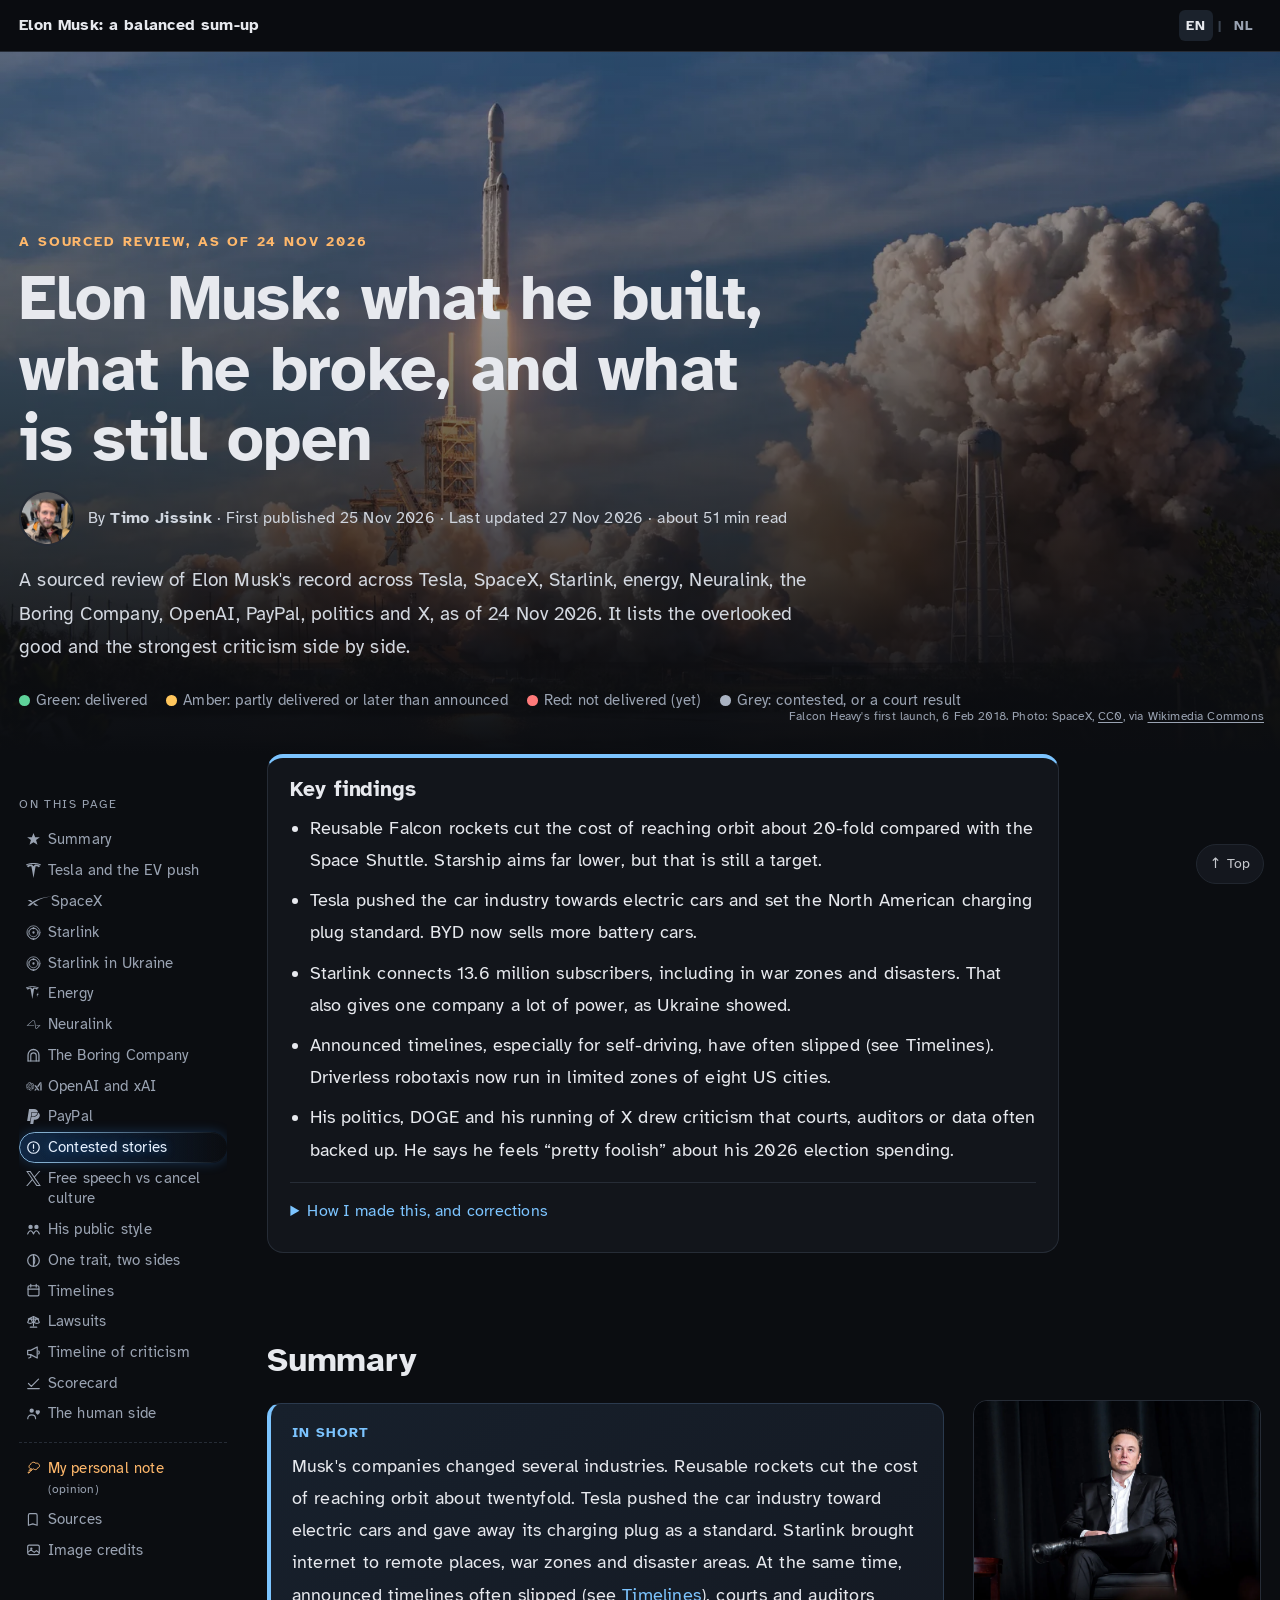
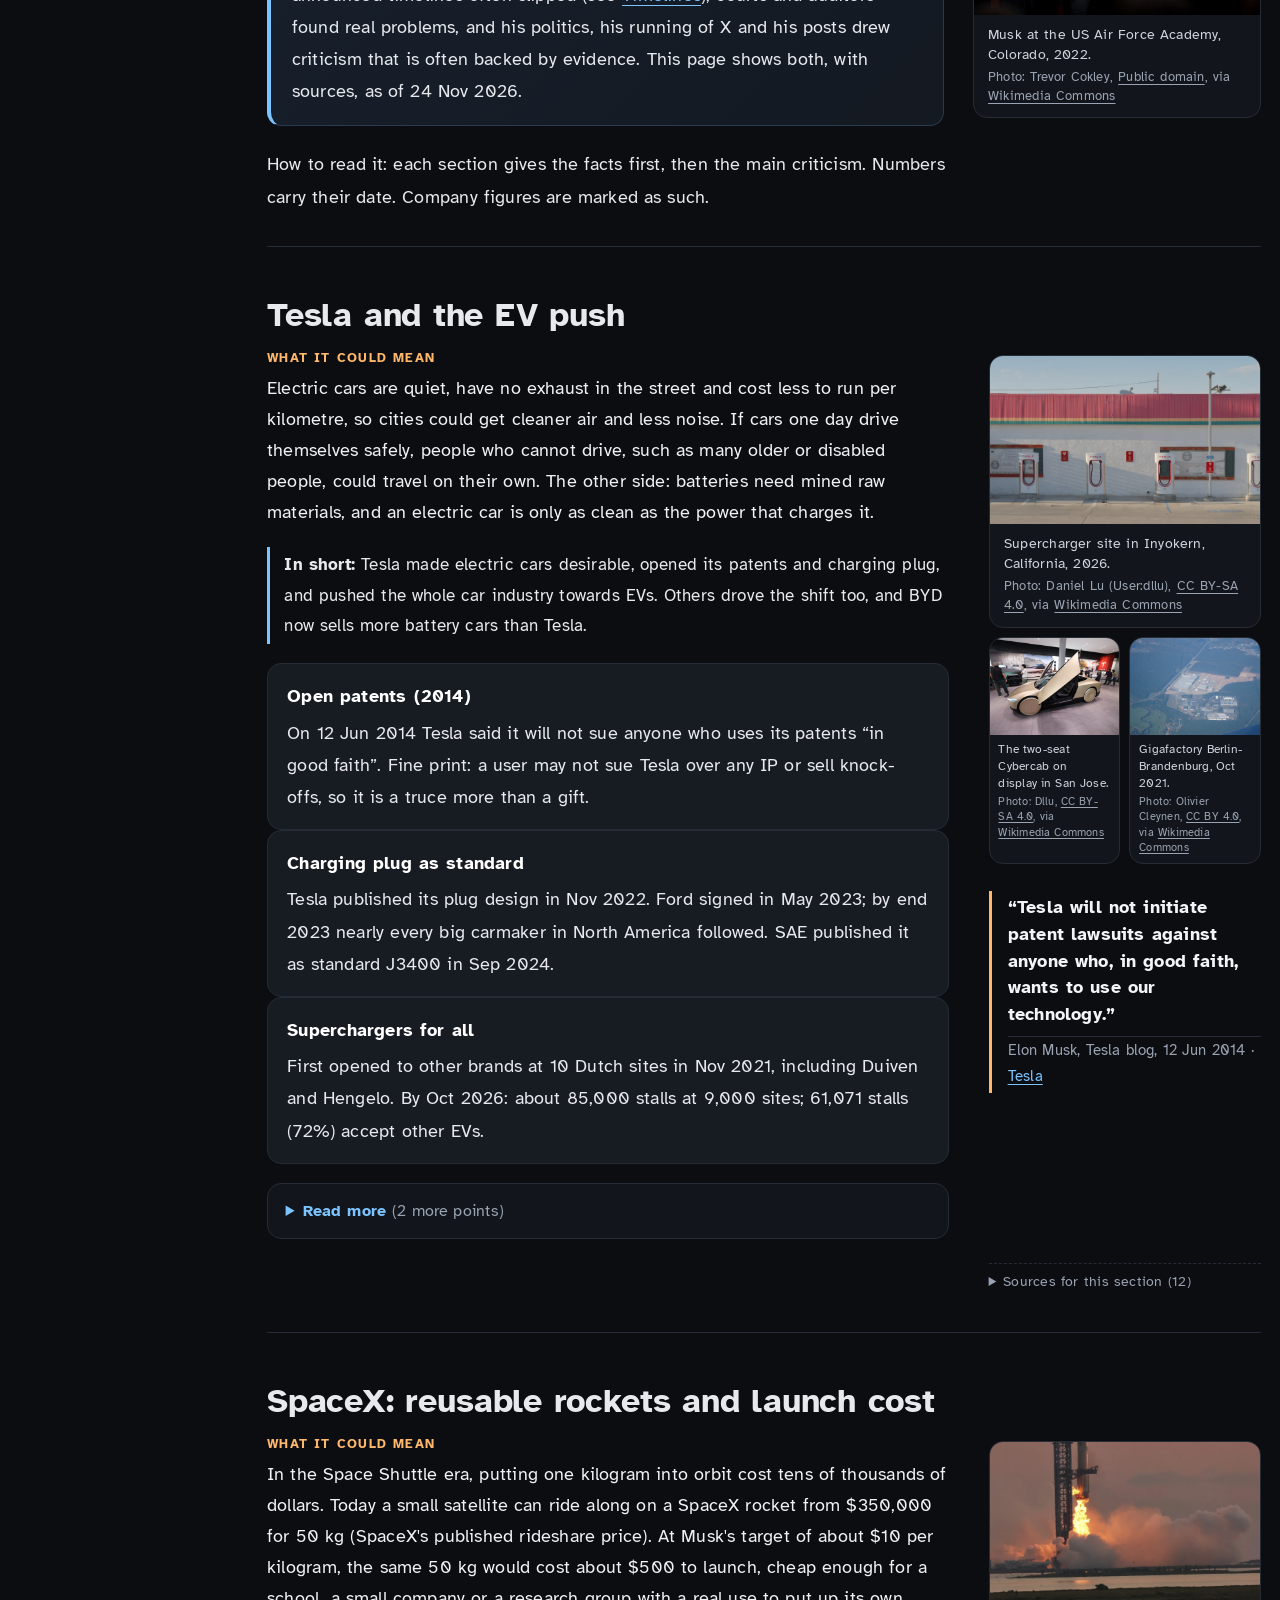
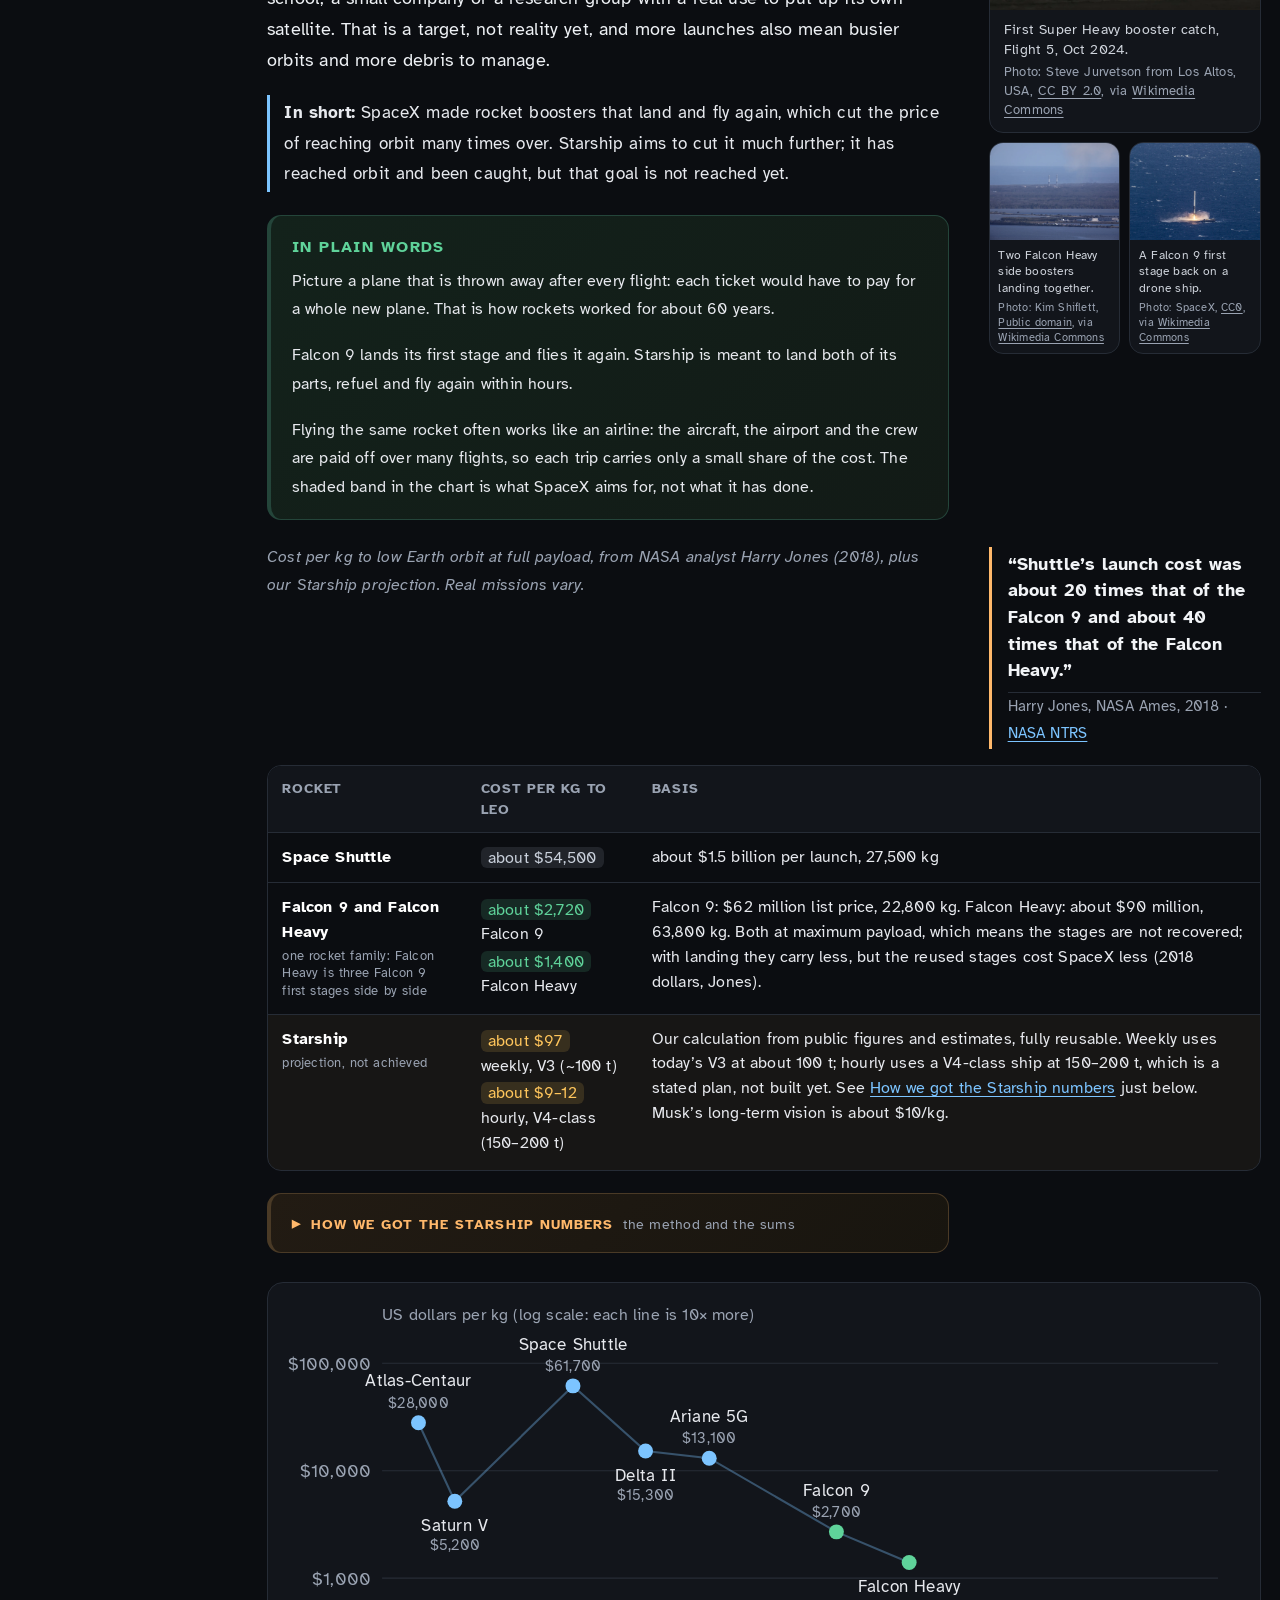
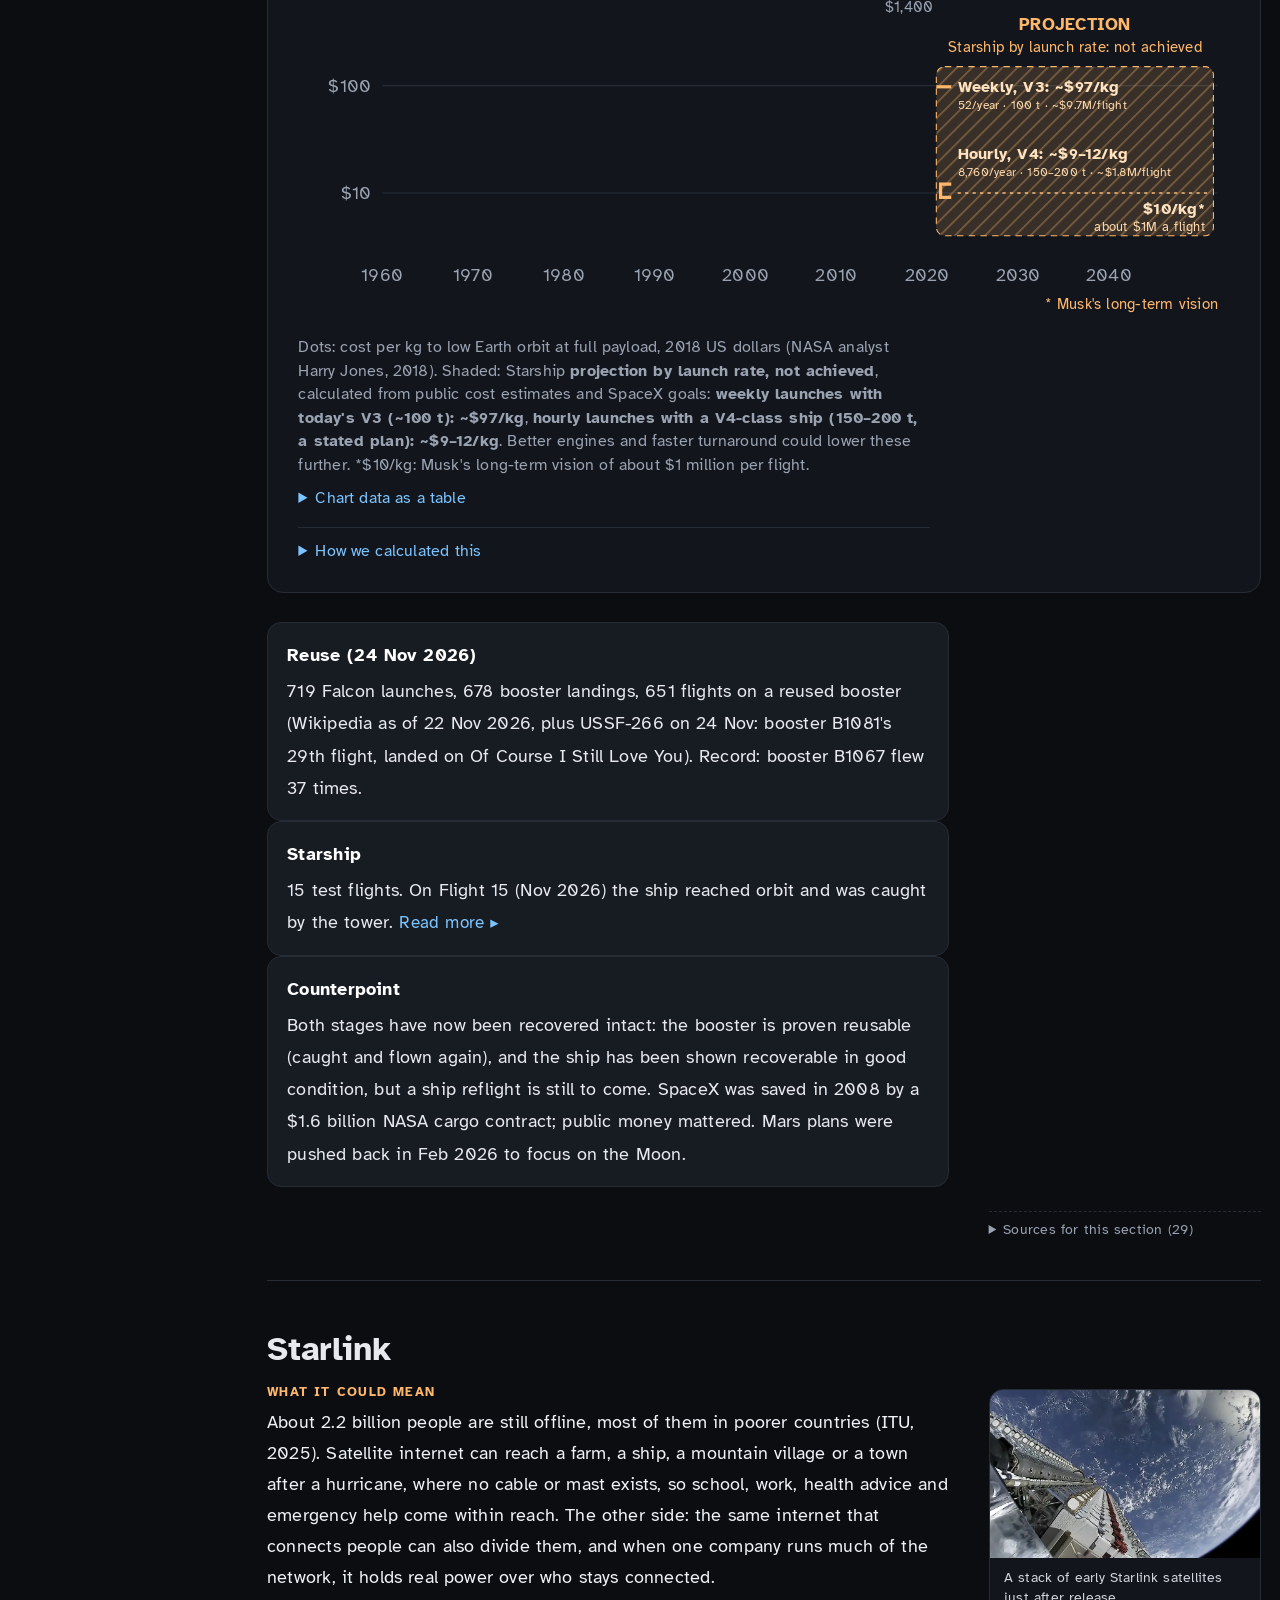
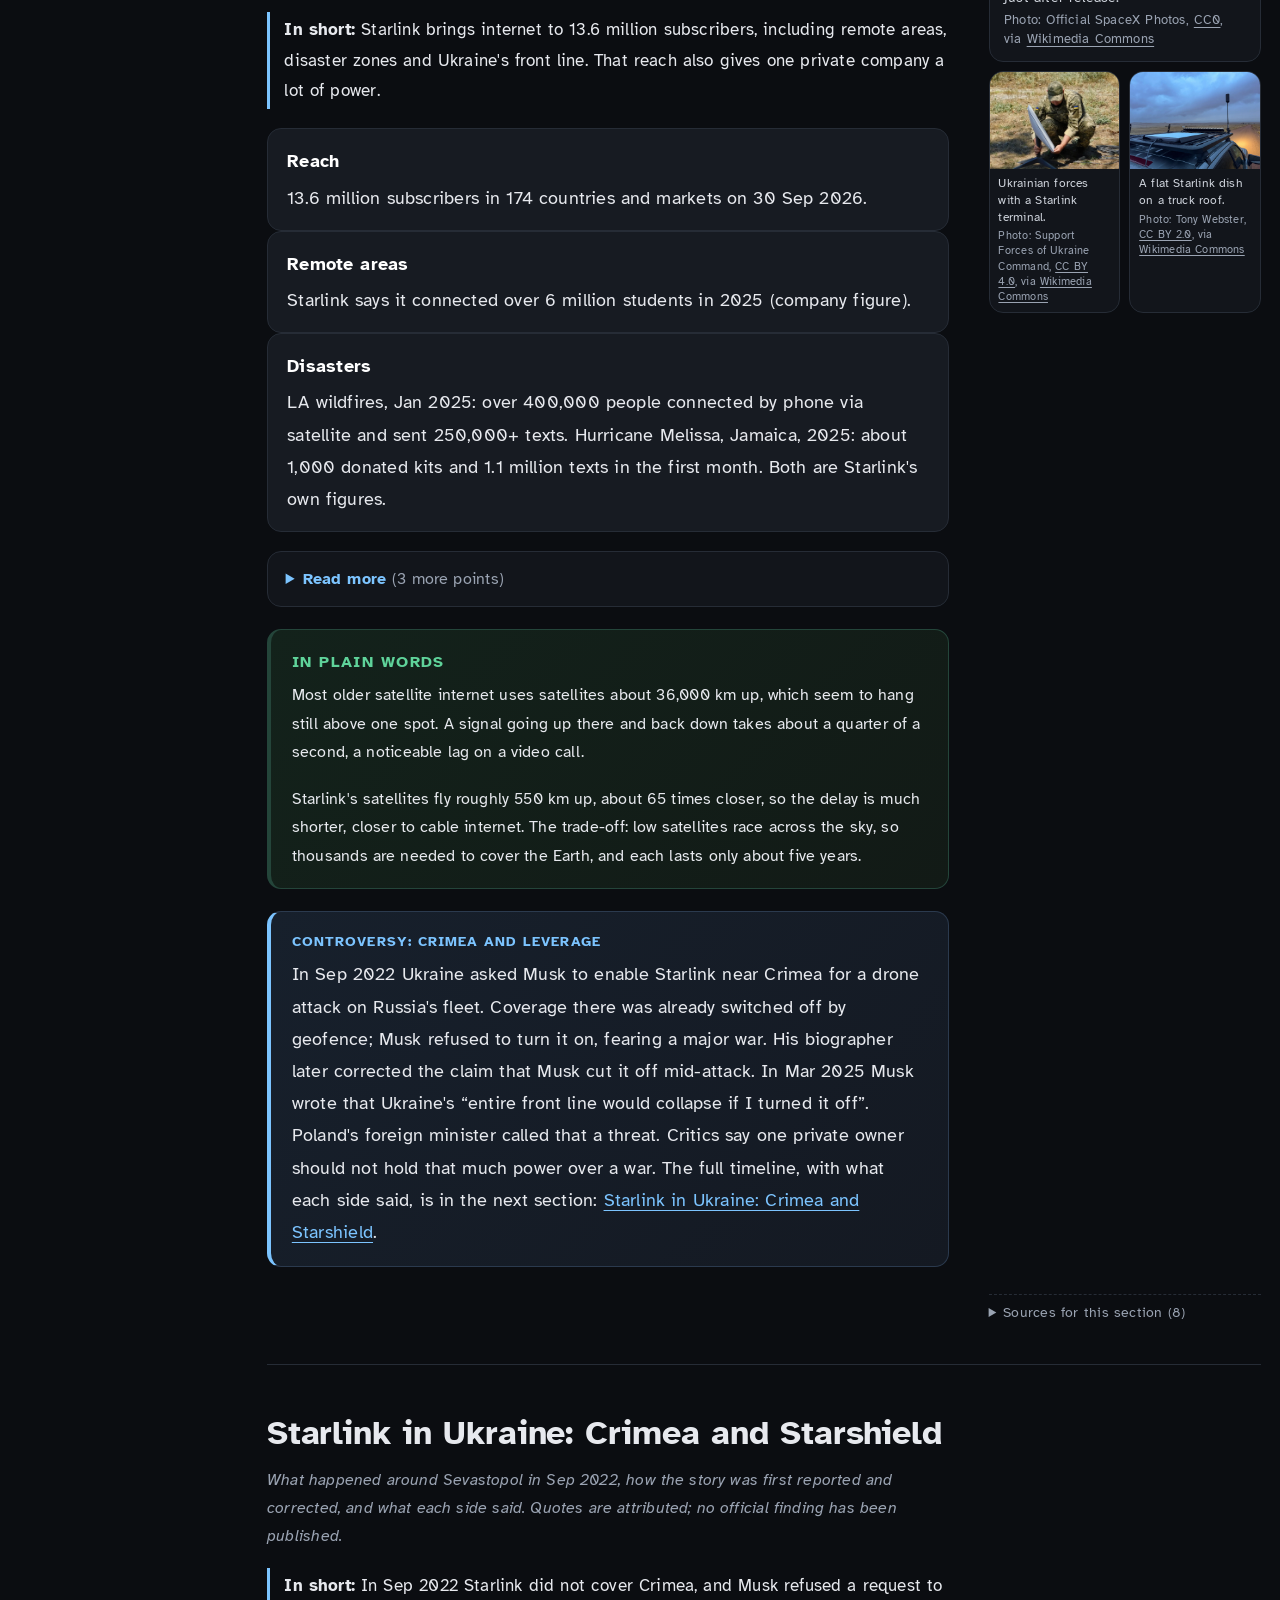
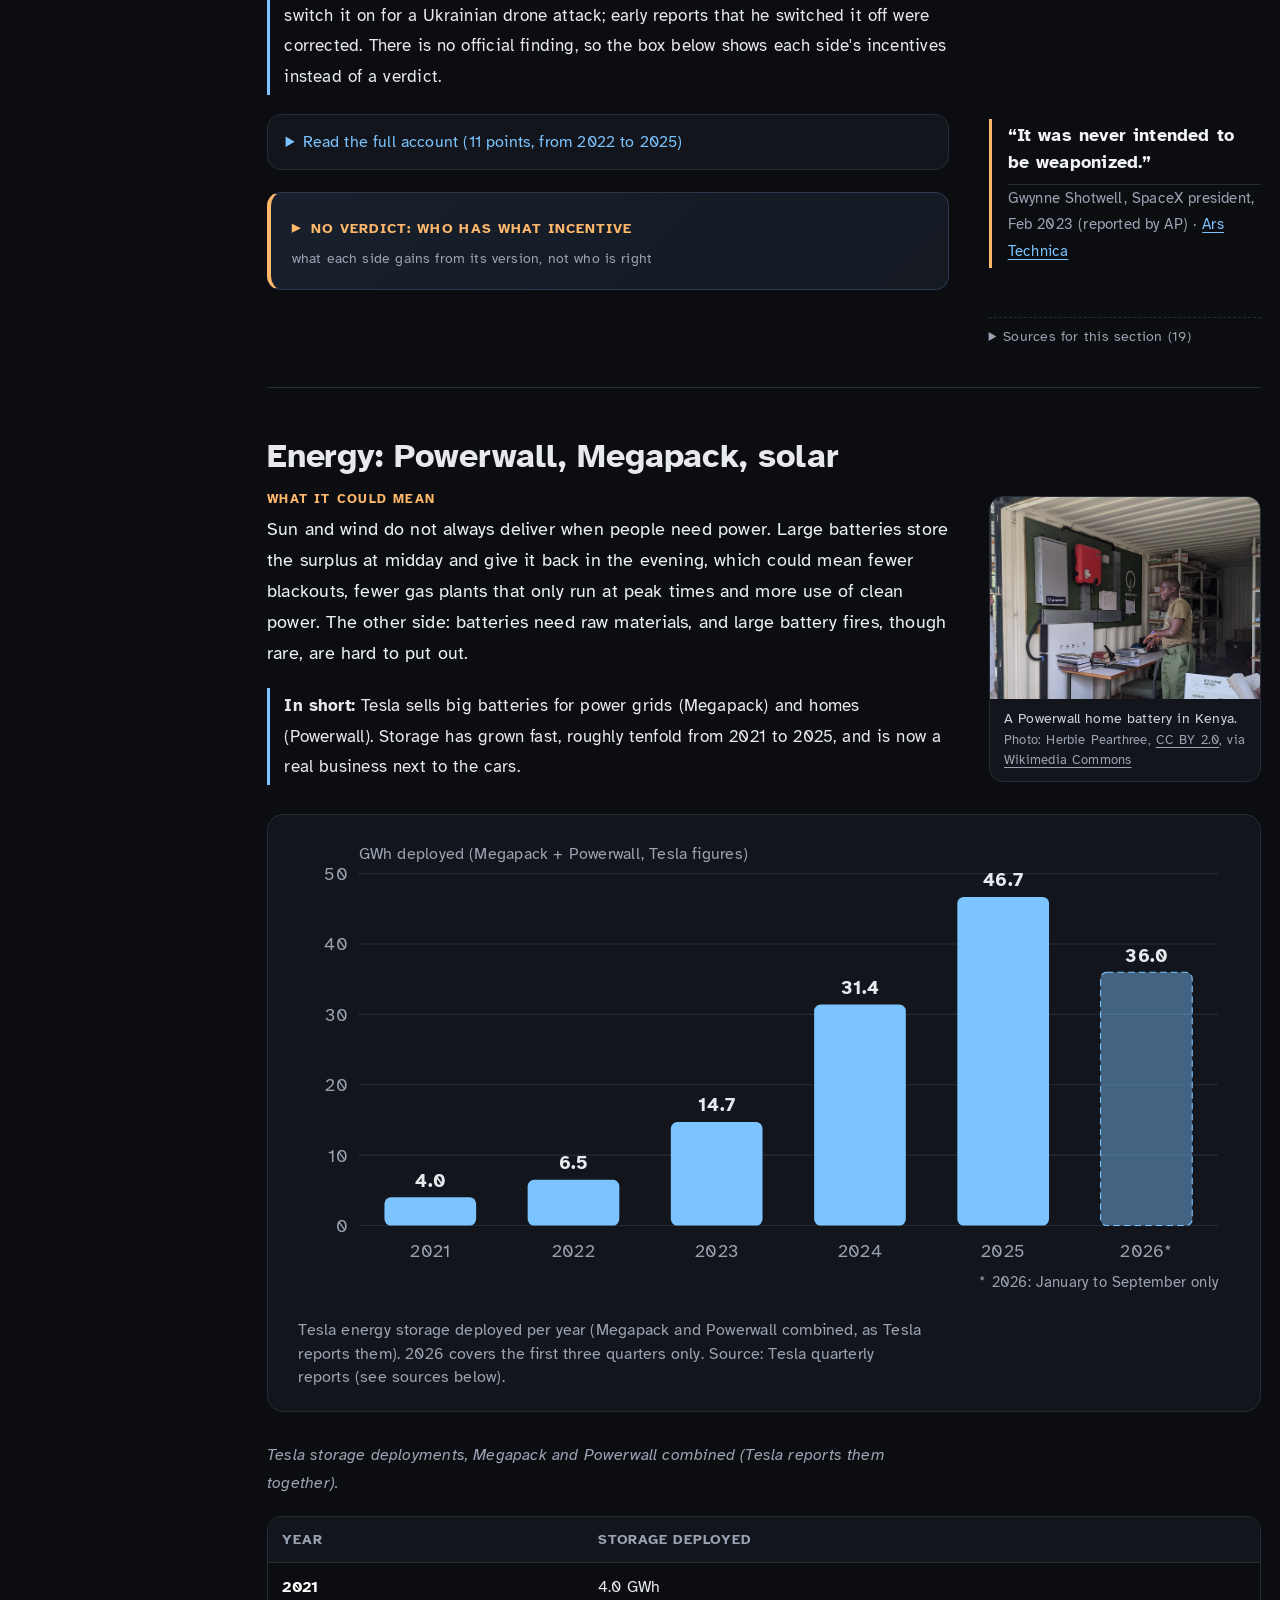
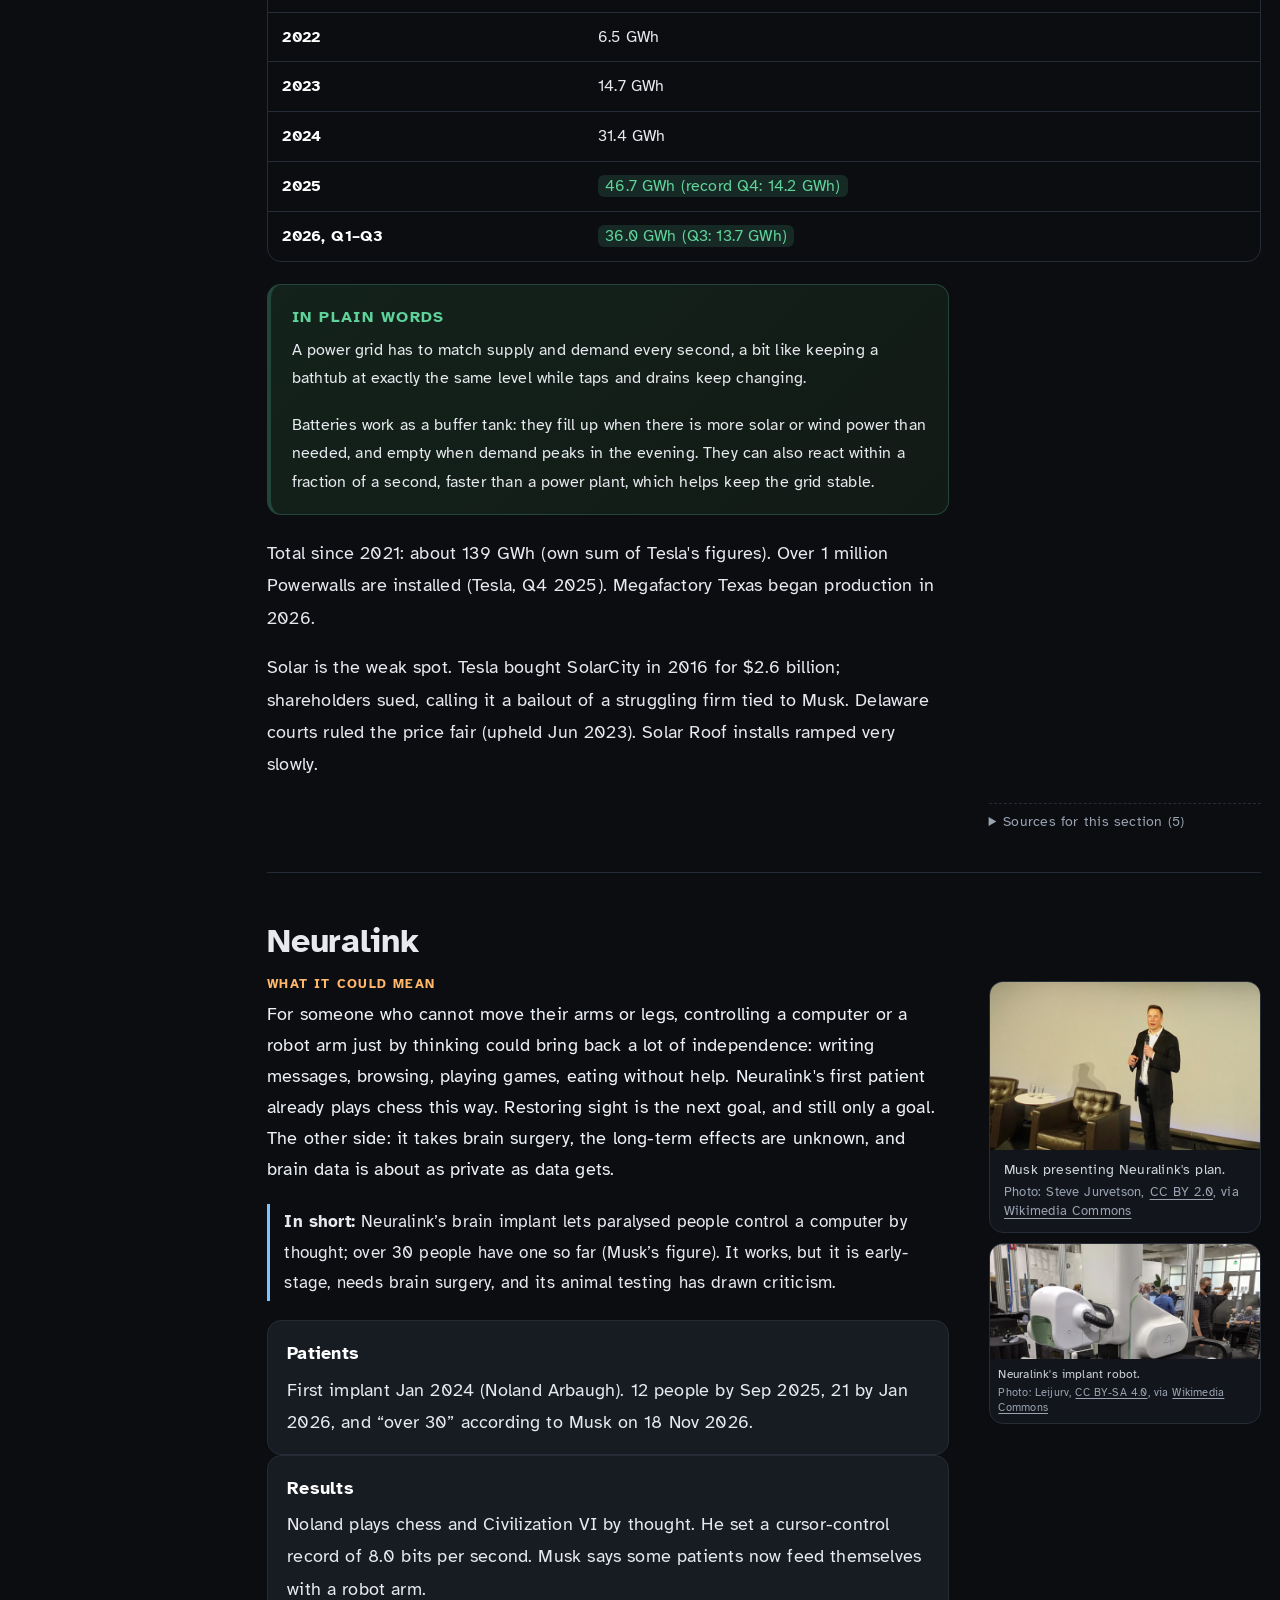
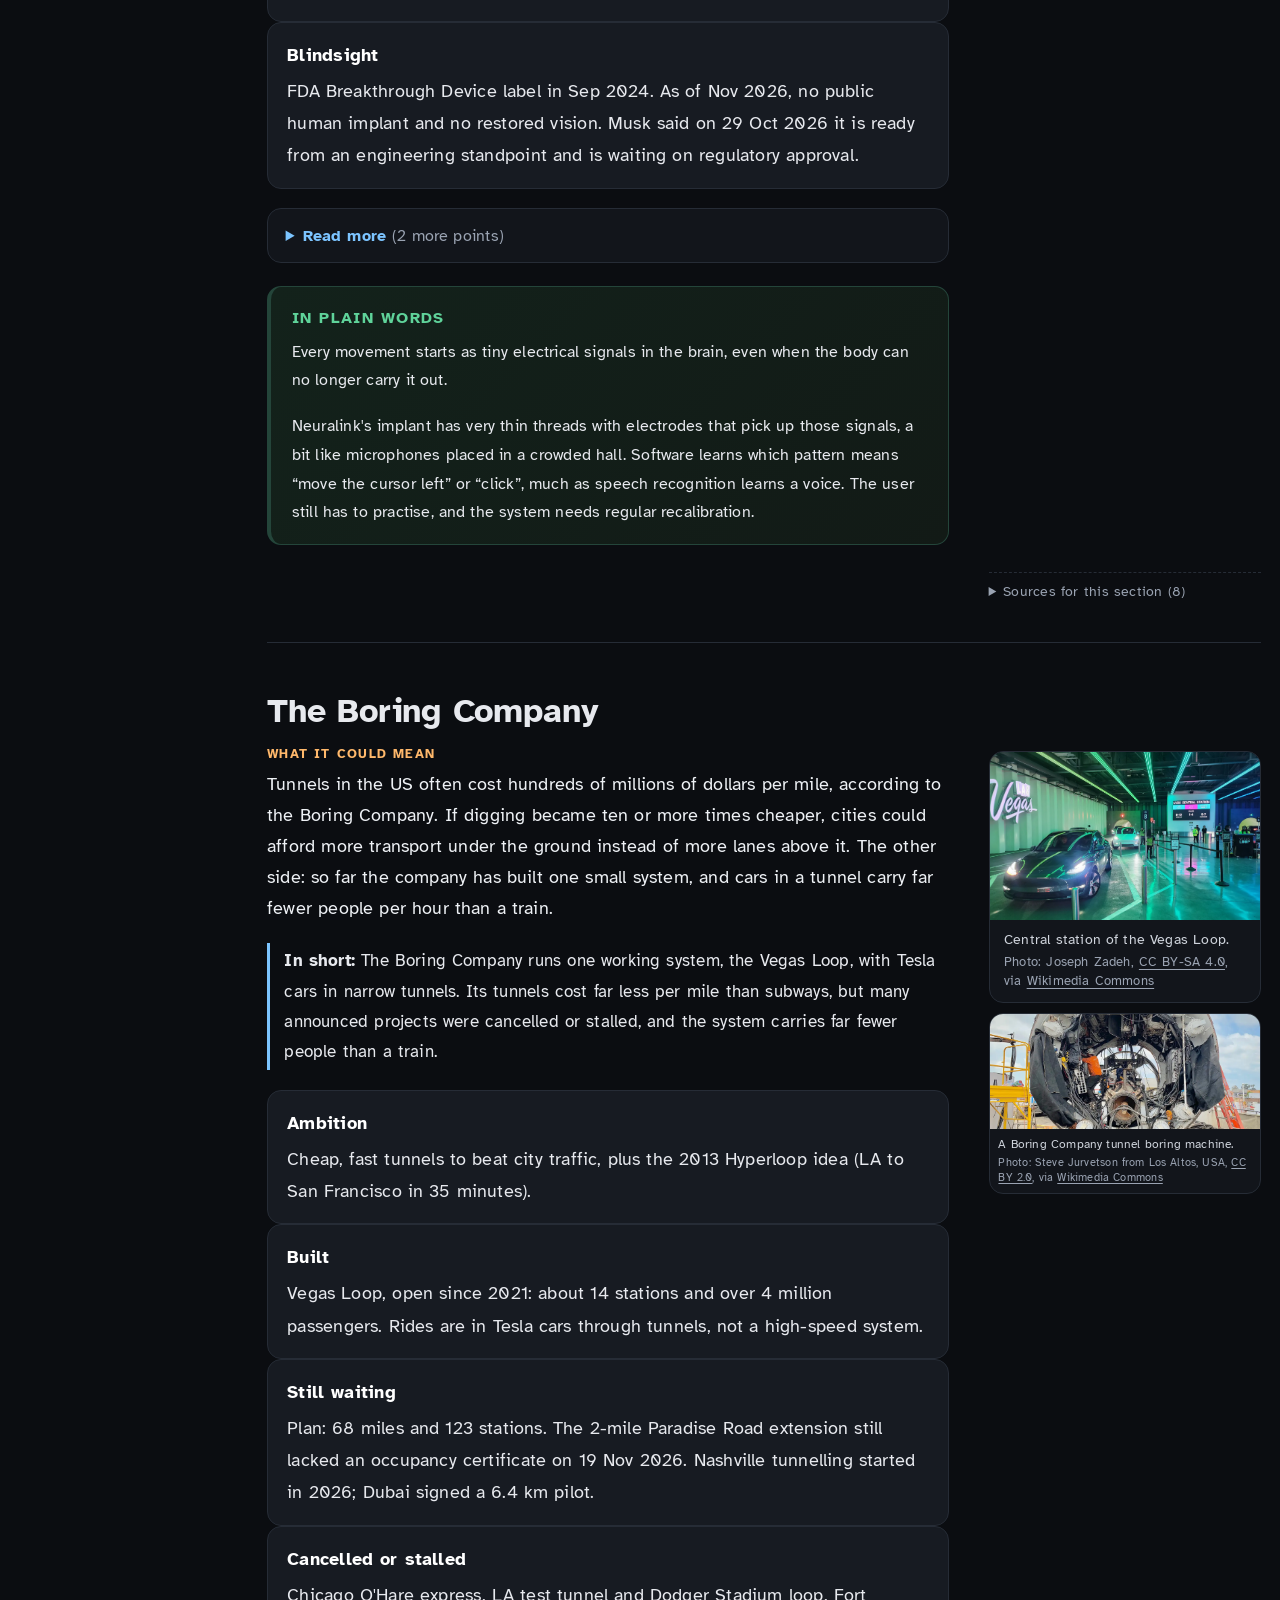
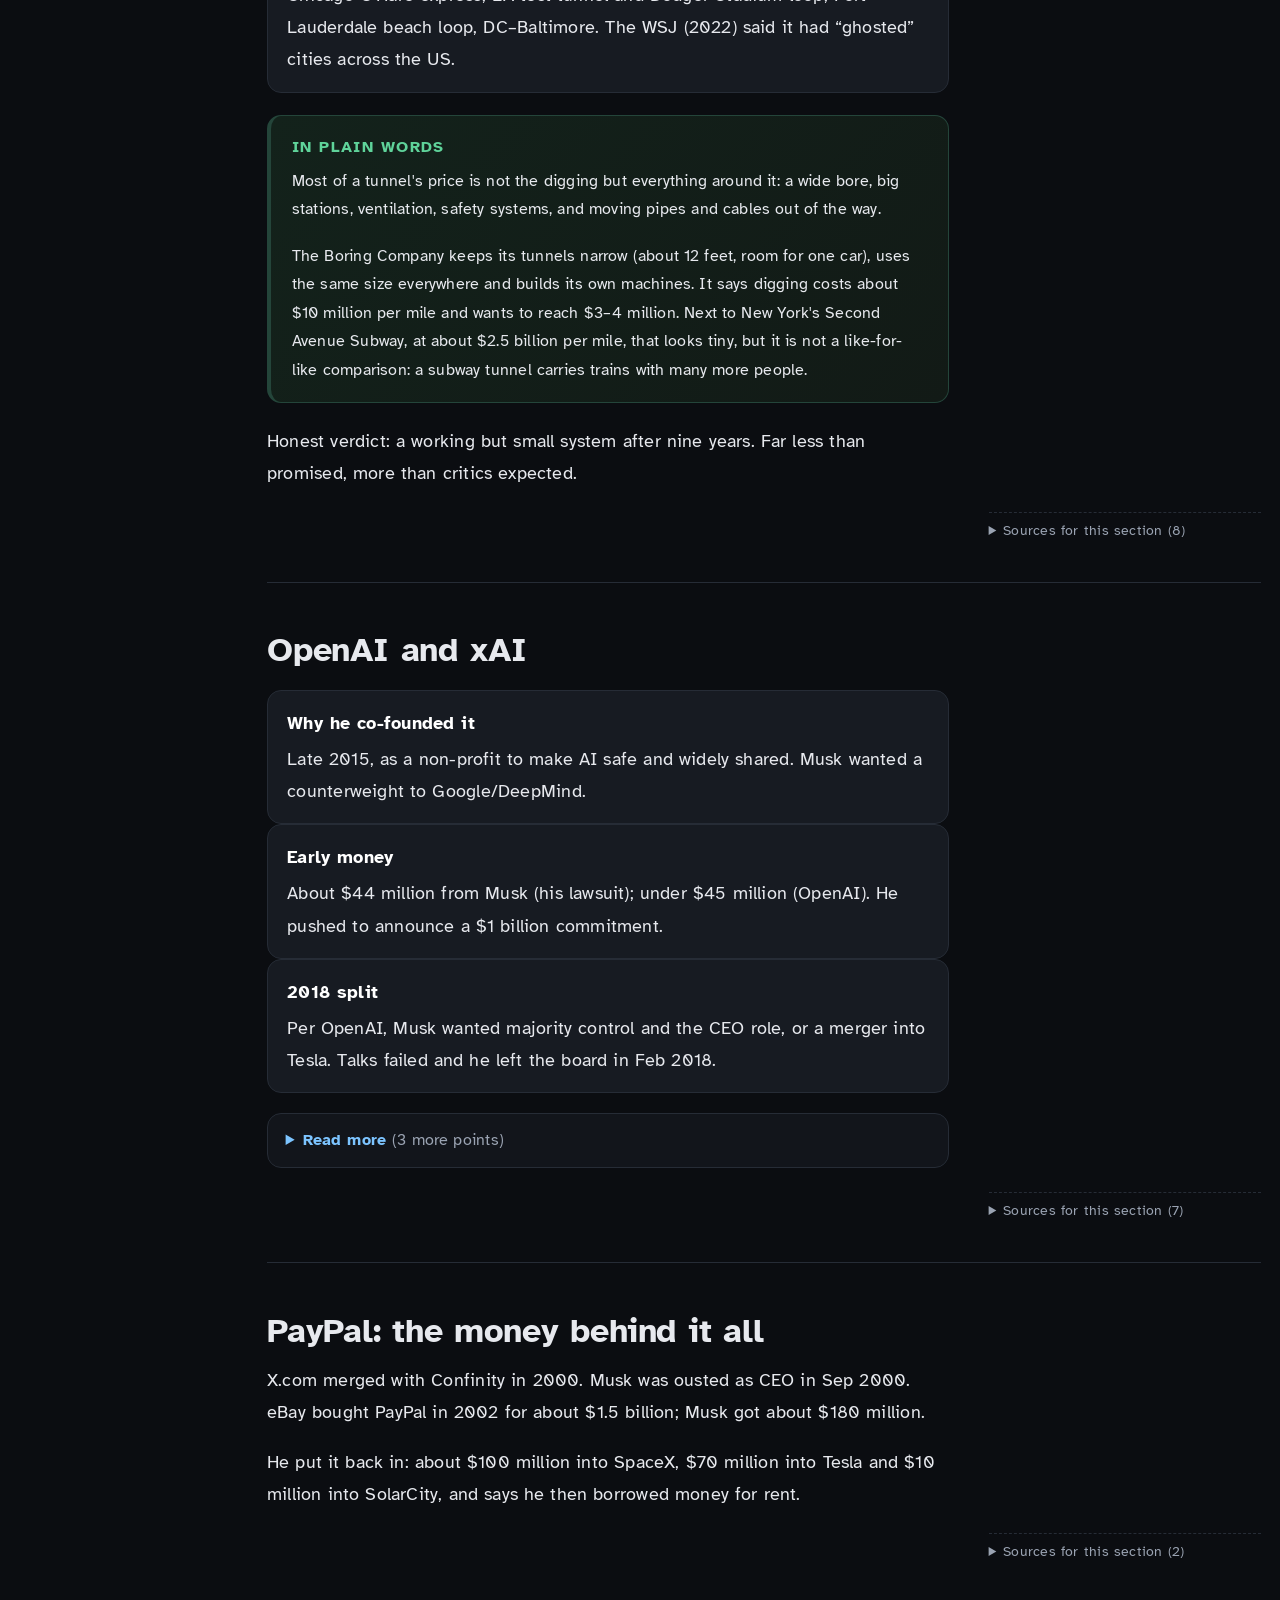
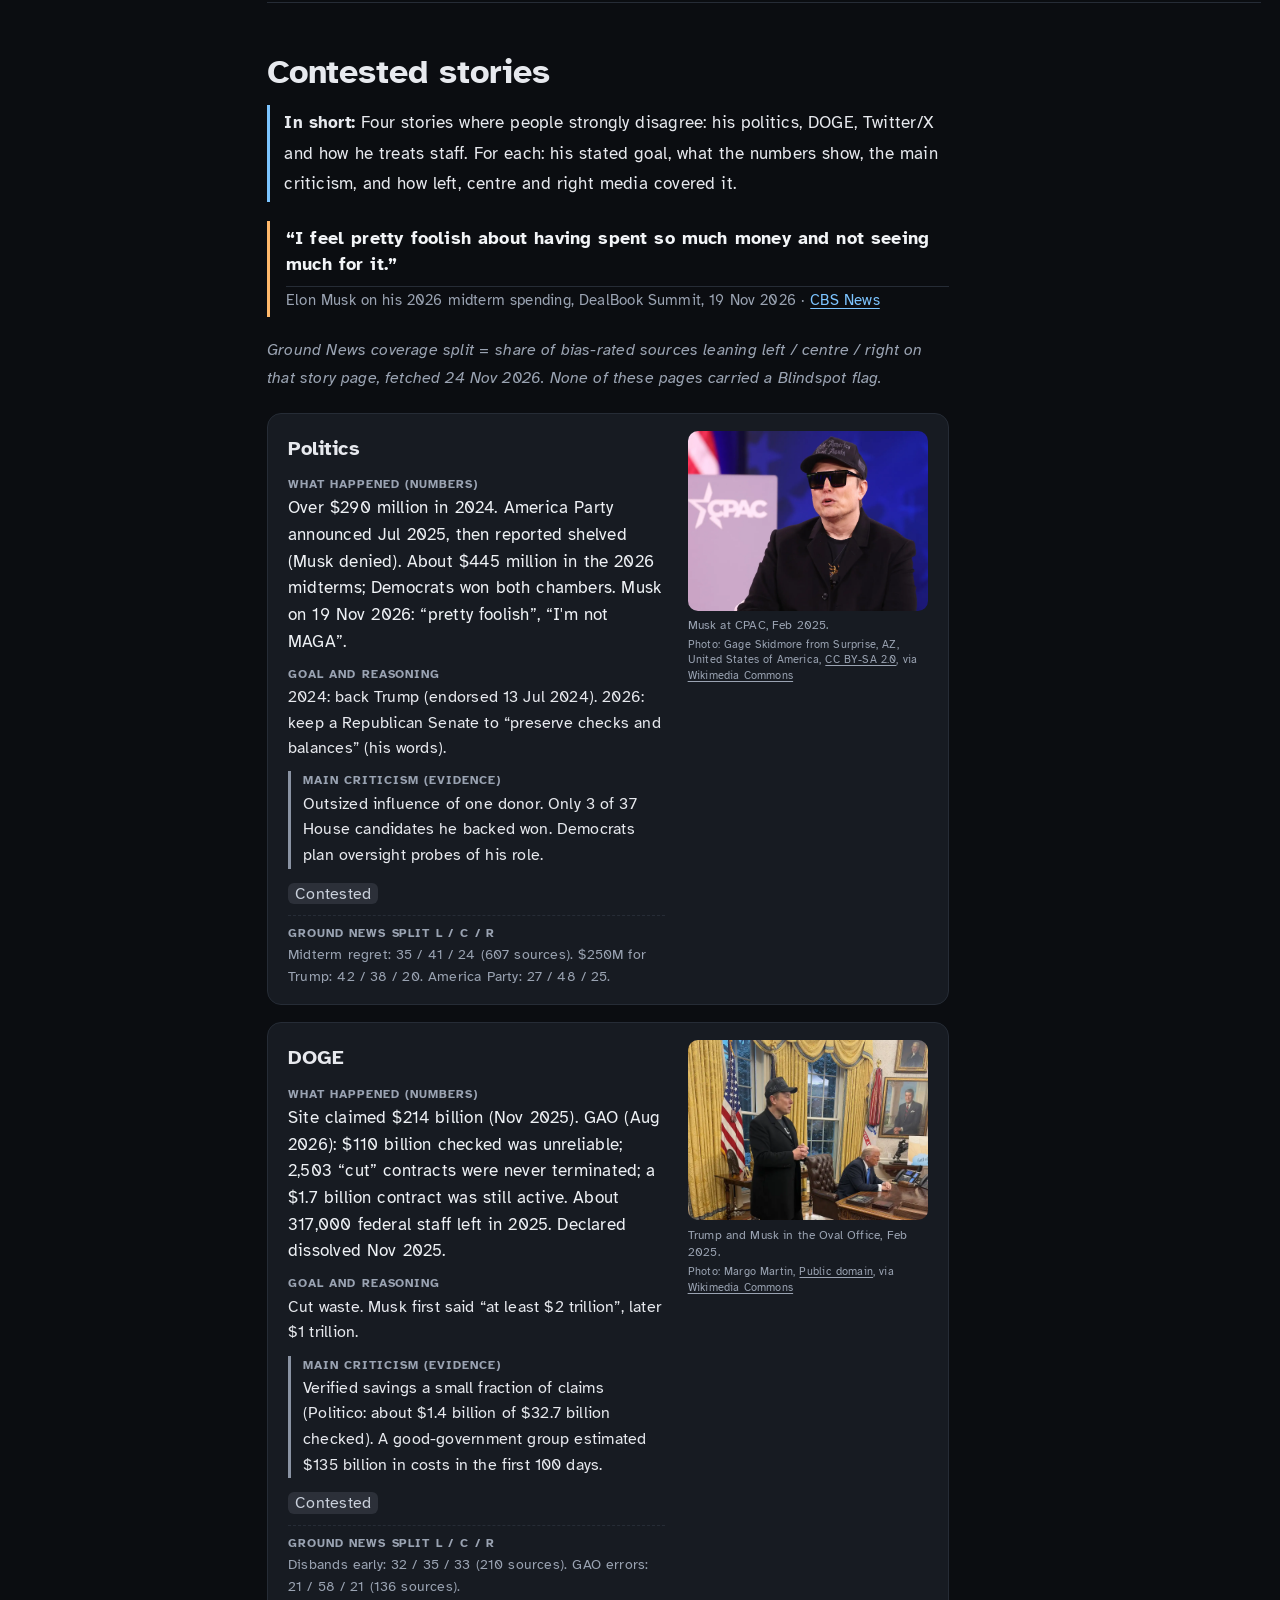
==== commit 405157b3: "Preview: reframe 'One trait, two sides' around qualities and DOGE Keep the section after His public " ====
--- a/index.html
+++ b/index.html
@@ -75,7 +75,7 @@
     <h1>Elon Musk: what he built, what he broke, and what is still open</h1>
     <div class="byline">
       <img class="headshot" src="img/timo-headshot.webp" width="56" height="56" alt="Photo of Timo Jissink">
-      <p>By <strong>Timo Jissink</strong> · First published 25 Nov 2026 · Last updated <time datetime="2026-11-27">27 Nov 2026</time> · about 50 min read</p>
+      <p>By <strong>Timo Jissink</strong> · First published 25 Nov 2026 · Last updated <time datetime="2026-11-27">27 Nov 2026</time> · about 51 min read</p>
     </div>
     <p class="lede">A sourced review of Elon Musk's record across Tesla, SpaceX, Starlink, energy, Neuralink, the Boring Company, OpenAI, PayPal, politics and X, as of 24 Nov 2026. It lists the overlooked good and the strongest criticism side by side.</p>
     <ul class="legend" aria-label="Status key">
@@ -944,39 +944,44 @@
 <!-- Section: One trait, two sides. Edit the text below; keep the <section id> stable (links and images use it). -->
 <section id="one-trait-two-sides">
   <h2>One trait, two sides</h2>
-  <p>Some of the same habits show up in both what he got done and what went wrong. He is a hands-on boss: CEO and chief engineer of SpaceX, and Walter Isaacson and engineers who have worked with him describe him going deep into the details of the machines, not only the business.</p>
+  <p>This is about qualities — habits of mind, such as first-principles thinking or urgency — not learned skills like politics or diplomacy. Those qualities often suit engineering; politics usually also needs patience and coalition-building. He works hands-on: he is CEO and chief engineer of SpaceX, and Walter Isaacson and engineers who have worked with him describe him going deep into the details of the machines, not only the business.</p>
   <details class="more">
-    <summary>Five traits, each with two sides</summary>
+    <summary>Six qualities, each with two sides</summary>
     <dl class="rows">
       <div class="row">
-        <dt>First-principles engineering</dt>
+        <dt>First-principles thinking</dt>
         <dd><strong>When it worked:</strong> SpaceX switched Starship from carbon fibre to stainless steel, which was cheaper and quicker to weld; Musk later called it “by far the best design decision we have made.” The same habit of deleting parts shows up in the simpler Raptor engines.<br>
         <strong>When it cut the other way:</strong> At Tesla he pushed to drop radar and go “vision only” for Autopilot and Full Self-Driving. Tesla’s view is that cameras had become so good that radar added noise, and that a vision-only system should be safer, not less. Critics, including some former engineers, said cameras struggle in glare, rain and darkness, and safety groups briefly withdrew ratings after the change. The disagreement is still open.</dd>
       </div>
       <div class="row">
-        <dt>Optimism about dates</dt>
-        <dd><strong>When it worked:</strong> In December 2015 SpaceX landed an orbital-class Falcon 9 booster, something that had not been done before, and regular reuse followed.<br>
-        <strong>When it cut the other way:</strong> Public dates for Full Self-Driving have slipped for years, and the new Roadster, first offered to customers in 2017, was shown again in 2026 with production planned for 2028. The dates are in <a href="#timelines">Timelines</a>.</dd>
+        <dt>Systems overview</dt>
+        <dd><strong>When it worked:</strong> People who have worked with him, and Isaacson, describe him holding a whole vehicle in mind — from a methane leak in a Raptor valve to how a Tesla should make a left turn when there is a bike lane — not only the business side.<br>
+        <strong>When it cut the other way:</strong> The same urge to cut across a whole system, applied quickly to the federal government in 2025, led to people being fired and then rehired, including staff in nuclear security and bird-flu labs.</dd>
       </div>
       <div class="row">
-        <dt>Direct, demanding management</dt>
+        <dt>Directness</dt>
         <dd><strong>When it worked:</strong> After the Twitter purchase, the staff was cut from about 7,500 (the company’s last annual report before the sale) to about 1,500; the service, now called X, is still running.<br>
-        <strong>When it cut the other way:</strong> Musk said in July 2023 that advertising revenue was down by 50%, and that cash flow was still negative.</dd>
+        <strong>When it cut the other way:</strong> Musk said in July 2023 that advertising revenue was down by 50%, and that cash flow was still negative. In June 2025 he split publicly with President Trump after calling a major spending bill a “disgusting abomination,” and later talked of an America Party. More is in <a href="#contested-stories">Contested stories</a>.</dd>
       </div>
       <div class="row">
-        <dt>Speed and a taste for risk</dt>
+        <dt>Risk tolerance</dt>
         <dd><strong>When it worked:</strong> SpaceX often builds a prototype, flies it, and uses the failure to improve the next one. That test cycle is how Starship has been developed in public, and it is also how the early Falcon landing tests led to a working reusable booster.<br>
         <strong>When it cut the other way:</strong> The first three Falcon 1 launches failed. Musk has said the fourth, in September 2008, used the last of the company’s money, and that SpaceX would have been finished if that flight had failed too.</dd>
       </div>
       <div class="row">
-        <dt>A blunt public voice</dt>
-        <dd><strong>When it worked:</strong> He often explains the work in public talks and posts, so the design is argued in the open — for example the 2019 Starship update, where he set out the case for steel in front of a crowd.<br>
-        <strong>When it cut the other way:</strong> In 2018 he called cave rescuer Vernon Unsworth “pedo guy”; he apologised in court and a jury found him not liable. The same year his tweet that he had “funding secured” to take Tesla private led to a $20 million SEC settlement for him and the same for Tesla, and he left the chair. More is in <a href="#his-public-style">His public style</a> and <a href="#lawsuits">Lawsuits</a>.</dd>
+        <dt>Urgency</dt>
+        <dd><strong>When it worked:</strong> He often sets a hard public goal and moves fast. In 2025, through the Department of Government Efficiency (DOGE), he named a target to cut $1–2 trillion in federal spending and began rapid cuts to staff and contracts.<br>
+        <strong>When it cut the other way:</strong> Some of those cuts were reversed or stalled in court, and hundreds of workers were rehired. A judge ordered many fired probationary staff reinstated (the Supreme Court later paused one such order). He was a very visible face of the work — at CPAC in February 2025 he waved a chainsaw on stage, a gift from Argentina’s President Milei, and called it “the chainsaw for bureaucracy” — even though the White House said his formal role was as a special government employee and senior adviser, with no authority to make government decisions himself. Polls that spring showed his favourability falling: a Harvard-Harris survey went from an even split in February to 39% favourable and 49% unfavourable in late March; an AP-NORC poll in April put favourable views at 33%, down from 41% in December. The later debate over how much DOGE actually saved is in <a href="#contested-stories">Contested stories</a>.</dd>
+      </div>
+      <div class="row">
+        <dt>Optimism</dt>
+        <dd><strong>When it worked:</strong> In December 2015 SpaceX landed an orbital-class Falcon 9 booster, something that had not been done before, and regular reuse followed.<br>
+        <strong>When it cut the other way:</strong> Public dates for Full Self-Driving have slipped for years, and the new Roadster, first offered to customers in 2017, was shown again in 2026 with production planned for 2028. The dates are in <a href="#timelines">Timelines</a>.</dd>
       </div>
     </dl>
   </details>
   <details class="sources">
-    <summary>Sources for this section (16)</summary>
+    <summary>Sources for this section (23)</summary>
     <ol>
       <li><span class="src-site">SpaceX</span> · <a href="https://www.spacex.com/updates" rel="noopener" title="Starship Update, 28 Sep 2019 (Musk introduced as SpaceX Chief Engineer and CEO)">Starship Update, 28 Sep 2019 (Musk introduced as SpaceX…</a></li>
       <li><span class="src-site">CNBC, 29 Sep 2017</span> · <a href="https://www.cnbc.com/make-it/2017/09/29/elon-musk-9-years-ago-spacex-nearly-failed-itself-out-of-existence.html" rel="noopener" title="9 years ago SpaceX nearly failed itself out of existence">9 years ago SpaceX nearly failed itself out of existence</a></li>
@@ -984,7 +989,7 @@
       <li><span class="src-site">Walter Isaacson, Simon &amp; Schuster, 2023</span> · <a href="https://www.simonandschuster.com/books/Elon-Musk/Walter-Isaacson/9781982181284" rel="noopener" title="Elon Musk (biography)">Elon Musk (biography)</a></li>
       <li><span class="src-site">Popular Mechanics, 22 Jan 2019</span> · <a href="https://www.popularmechanics.com/space/rockets/a25953663/elon-musk-spacex-bfr-stainless-steel/" rel="noopener" title="Elon Musk interview: why the Starship is built of stainless steel">Elon Musk interview: why the Starship is built of…</a></li>
       <li><span class="src-site">Ars Technica, Sep 2019</span> · <a href="https://arstechnica.com/features/2019/09/after-starship-unveiling-mars-seems-a-little-closer/" rel="noopener" title="Elon Musk, man of steel, reveals his stainless Starship (“by far the best design decision we have made”)">Elon Musk, man of steel, reveals his stainless Starship…</a></li>
-      <li><span class="src-site">Aviation Week, 2024</span> · <a href="https://aviationweek.com/space/commercial-space/algorithm-spacexs-five-step-process-better-engineering" rel="noopener" title="The Algorithm: SpaceX’s five-step process for better engineering (Tim Berry, former SpaceX)">The Algorithm: SpaceX’s five-step process for better…</a></li>
+      <li><span class="src-site">Aviation Week</span> · <a href="https://aviationweek.com/space/commercial-space/algorithm-spacexs-five-step-process-better-engineering" rel="noopener" title="The Algorithm: SpaceX’s five-step process for better engineering (Tim Berry, former SpaceX)">The Algorithm: SpaceX’s five-step process for better…</a></li>
       <li><span class="src-site">Tesla</span> · <a href="https://www.tesla.com/support/transitioning-tesla-vision" rel="noopener" title="Transitioning to Tesla Vision">Transitioning to Tesla Vision</a></li>
       <li><span class="src-site">Electrek, 28 May 2021</span> · <a href="https://electrek.co/2021/05/28/tesla-autopilot-safety-features-despite-what-media-saying/" rel="noopener" title="Tesla vehicles without radar still have Autopilot safety features (Musk: radar reduces signal/noise)">Tesla vehicles without radar still have Autopilot safety…</a></li>
       <li><span class="src-site">Reuters, 2 Jun 2021</span> · <a href="https://www.reuters.com/business/autos-transportation/tesla-drops-radar-is-autopilot-system-safe-2021-06-02/" rel="noopener" title="Explainer: Tesla drops radar; is Autopilot system safe?">Explainer: Tesla drops radar; is Autopilot system safe?</a></li>
@@ -993,7 +998,14 @@
       <li><span class="src-site">US SEC</span> · <a href="https://www.sec.gov/Archives/edgar/data/1418091/000141809122000029/twtr-20211231.htm" rel="noopener" title="Twitter, Inc. Form 10-K for the year ended 31 Dec 2021 (about 7,500 full-time employees)">Twitter, Inc. Form 10-K for the year ended 31 Dec 2021…</a></li>
       <li><span class="src-site">Reuters, 12 Apr 2023</span> · <a href="https://www.reuters.com/technology/elon-musk-says-twitter-is-roughly-breaking-even-2023-04-12/" rel="noopener" title="Musk says Twitter is roughly breaking even, has 1,500 employees">Musk says Twitter is roughly breaking even, has 1,500…</a></li>
       <li><span class="src-site">Reuters, 15 Jul 2023</span> · <a href="https://www.reuters.com/technology/elon-musk-says-twitters-cash-flow-still-negative-ad-revenue-drops-2023-07-15/" rel="noopener" title="Elon Musk says Twitter’s cash flow still negative as ad revenue drops 50%">Elon Musk says Twitter’s cash flow still negative as ad…</a></li>
-      <li><span class="src-site">NPR, 29 Sep 2018</span> · <a href="https://www.npr.org/2018/09/29/653014733/elon-musk-settles-with-sec-agrees-to-step-down-as-tesla-chairman" rel="noopener" title="Elon Musk settles with SEC, agrees to step down as Tesla chairman">Elon Musk settles with SEC, agrees to step down as Tesla…</a></li>
+      <li><span class="src-site">Reuters, 21 Feb 2025</span> · <a href="https://www.reuters.com/world/us/fired-rehired-dizzying-confusion-trumps-government-overhaul-2025-02-21/" rel="noopener" title="Fired and rehired: the dizzying confusion of Trump’s government overhaul">Fired and rehired: the dizzying confusion of Trump’s…</a></li>
+      <li><span class="src-site">Reuters, 18 Feb 2025</span> · <a href="https://www.reuters.com/legal/white-house-says-musk-is-not-doge-employee-has-no-authority-make-decisions-2025-02-18/" rel="noopener" title="White House says Musk is not a DOGE employee and has no authority to make decisions">White House says Musk is not a DOGE employee and has no…</a></li>
+      <li><span class="src-site">Reuters, 21 Feb 2025</span> · <a href="https://www.reuters.com/world/us/elon-musk-wields-chainsaw-conservative-gathering-gift-argentinas-milei-2025-02-21/" rel="noopener" title="Elon Musk wields chainsaw at conservative gathering, a gift from Argentina’s Milei">Elon Musk wields chainsaw at conservative gathering, a…</a></li>
+      <li><span class="src-site">The Guardian, 13 Mar 2025</span> · <a href="https://www.theguardian.com/us-news/2025/mar/13/federal-court-orders-fired-workers-doge" rel="noopener" title="Judge orders Trump administration to reinstate most fired probationary staff">Judge orders Trump administration to reinstate most fired…</a></li>
+      <li><span class="src-site">Reuters, 8 Apr 2025</span> · <a href="https://www.reuters.com/legal/us-supreme-court-halts-reinstatement-fired-federal-employees-2025-04-08/" rel="noopener" title="US Supreme Court halts reinstatement of fired federal employees">US Supreme Court halts reinstatement of fired federal…</a></li>
+      <li><span class="src-site">Reuters, 5 Jun / 7 Jul 2025</span> · <a href="https://www.reuters.com/business/autos-transportation/disgusting-abomination-crazy-trump-musk-social-media-brawl-2025-06-05/" rel="noopener" title="Musk-Trump feud escalates with ‘America Party’ announcement">Musk-Trump feud escalates with ‘America Party’…</a></li>
+      <li><span class="src-site">Harvard CAPS / Harris, 31 Mar 2025</span> · <a href="https://harvardharrispoll.com/press-release-march-2025/" rel="noopener" title="March 2025 Harvard CAPS / Harris poll (Musk favourability)">March 2025 Harvard CAPS / Harris poll (Musk favourability)</a></li>
+      <li><span class="src-site">AP-NORC, Apr 2025</span> · <a href="https://apnews.com/article/musk-trump-doge-tesla-d1206a96983b30b9cef7b18eaa8c48a7" rel="noopener" title="Musk is unpopular and most think he has too much influence in Washington">Musk is unpopular and most think he has too much influence…</a></li>
     </ol>
   </details>
 </section>
@@ -1319,7 +1331,7 @@
   <h3>Why he resonates with me</h3>
   <p>I think Musk acts from good intentions and clear goals: cleaner energy, cheaper access to space, internet for everyone. Getting there needed sacrifices, and not all of them were fair to the people involved.</p>
   <p>What I admire most is that he builds things. When you make something that many people, and even governments, come to rely on, you become hard to replace, and influence follows whether you want it or not. I see most of his power as earned that way, not grabbed. At the same time, I agree that the control one person has over something like Starlink is too much for one individual.</p>
-  <p>On the habits in <a href="#one-trait-two-sides">One trait, two sides</a>, I see most of them as strengths. In my view, no one has a better overview of the whole car or of Starship, even though it is still a team effort.</p>
+  <p>On the qualities in <a href="#one-trait-two-sides">One trait, two sides</a>, I see most of them as strengths. In my view, no one has a better overview of the whole car or of Starship, even though it is still a team effort.</p>
 
   <h3>Starlink, Ukraine and Starshield</h3>
   <p>On Crimea, I believe Musk's account is right. Coverage there had not been switched on, Starlink's terms say it is not meant for offensive military use, and he declined to switch it on for an attack. Military work belongs on a system the government owns and controls, and that is what Starshield is for.</p>
@@ -1359,7 +1371,7 @@
   
   <p>All links used on this page, accessed up to 24 Nov 2026. The personal note above is opinion and has no sources of its own.</p>
   <details class="sources master">
-    <summary>All sources (204)</summary>
+    <summary>All sources (212)</summary>
   <ol class="source-list">
     <li><span class="src-site">Tesla</span> · <a href="https://www.tesla.com/en_ca/blog/all-our-patent-are-belong-you" rel="noopener" title="All Our Patent Are Belong To You">All Our Patent Are Belong To You</a></li>
     <li><span class="src-site">Road &amp; Track</span> · <a href="https://www.roadandtrack.com/news/a35030461/why-other-car-companies-dont-use-tesla-superchargers/" rel="noopener" title="Why other car companies dont use tesla superchargers">Why other car companies dont use tesla superchargers</a></li>
@@ -1565,6 +1577,14 @@
     <li><span class="src-site">US SEC</span> · <a href="https://www.sec.gov/Archives/edgar/data/1418091/000141809122000029/twtr-20211231.htm" rel="noopener" title="Twitter, Inc. Form 10-K for the year ended 31 Dec 2021 (about 7,500 full-time employees)">Twitter, Inc. Form 10-K for the year ended 31 Dec 2021…</a></li>
     <li><span class="src-site">Reuters, 12 Apr 2023</span> · <a href="https://www.reuters.com/technology/elon-musk-says-twitter-is-roughly-breaking-even-2023-04-12/" rel="noopener" title="Musk says Twitter is roughly breaking even, has 1,500 employees">Musk says Twitter is roughly breaking even, has 1,500…</a></li>
     <li><span class="src-site">Reuters, 15 Jul 2023</span> · <a href="https://www.reuters.com/technology/elon-musk-says-twitters-cash-flow-still-negative-ad-revenue-drops-2023-07-15/" rel="noopener" title="Elon Musk says Twitter’s cash flow still negative as ad revenue drops 50%">Elon Musk says Twitter’s cash flow still negative as ad…</a></li>
+    <li><span class="src-site">Reuters, 21 Feb 2025</span> · <a href="https://www.reuters.com/world/us/fired-rehired-dizzying-confusion-trumps-government-overhaul-2025-02-21/" rel="noopener" title="Fired and rehired: the dizzying confusion of Trump’s government overhaul">Fired and rehired: the dizzying confusion of Trump’s…</a></li>
+    <li><span class="src-site">Reuters, 18 Feb 2025</span> · <a href="https://www.reuters.com/legal/white-house-says-musk-is-not-doge-employee-has-no-authority-make-decisions-2025-02-18/" rel="noopener" title="White House says Musk is not a DOGE employee and has no authority to make decisions">White House says Musk is not a DOGE employee and has no…</a></li>
+    <li><span class="src-site">Reuters, 21 Feb 2025</span> · <a href="https://www.reuters.com/world/us/elon-musk-wields-chainsaw-conservative-gathering-gift-argentinas-milei-2025-02-21/" rel="noopener" title="Elon Musk wields chainsaw at conservative gathering, a gift from Argentina’s Milei">Elon Musk wields chainsaw at conservative gathering, a…</a></li>
+    <li><span class="src-site">The Guardian, 13 Mar 2025</span> · <a href="https://www.theguardian.com/us-news/2025/mar/13/federal-court-orders-fired-workers-doge" rel="noopener" title="Judge orders Trump administration to reinstate most fired probationary staff">Judge orders Trump administration to reinstate most fired…</a></li>
+    <li><span class="src-site">Reuters, 8 Apr 2025</span> · <a href="https://www.reuters.com/legal/us-supreme-court-halts-reinstatement-fired-federal-employees-2025-04-08/" rel="noopener" title="US Supreme Court halts reinstatement of fired federal employees">US Supreme Court halts reinstatement of fired federal…</a></li>
+    <li><span class="src-site">Reuters, 5 Jun / 7 Jul 2025</span> · <a href="https://www.reuters.com/business/autos-transportation/disgusting-abomination-crazy-trump-musk-social-media-brawl-2025-06-05/" rel="noopener" title="Musk-Trump feud escalates with ‘America Party’ announcement">Musk-Trump feud escalates with ‘America Party’…</a></li>
+    <li><span class="src-site">Harvard CAPS / Harris, 31 Mar 2025</span> · <a href="https://harvardharrispoll.com/press-release-march-2025/" rel="noopener" title="March 2025 Harvard CAPS / Harris poll (Musk favourability)">March 2025 Harvard CAPS / Harris poll (Musk favourability)</a></li>
+    <li><span class="src-site">AP-NORC, Apr 2025</span> · <a href="https://apnews.com/article/musk-trump-doge-tesla-d1206a96983b30b9cef7b18eaa8c48a7" rel="noopener" title="Musk is unpopular and most think he has too much influence in Washington">Musk is unpopular and most think he has too much influence…</a></li>
   </ol>
   </details>
 </section>
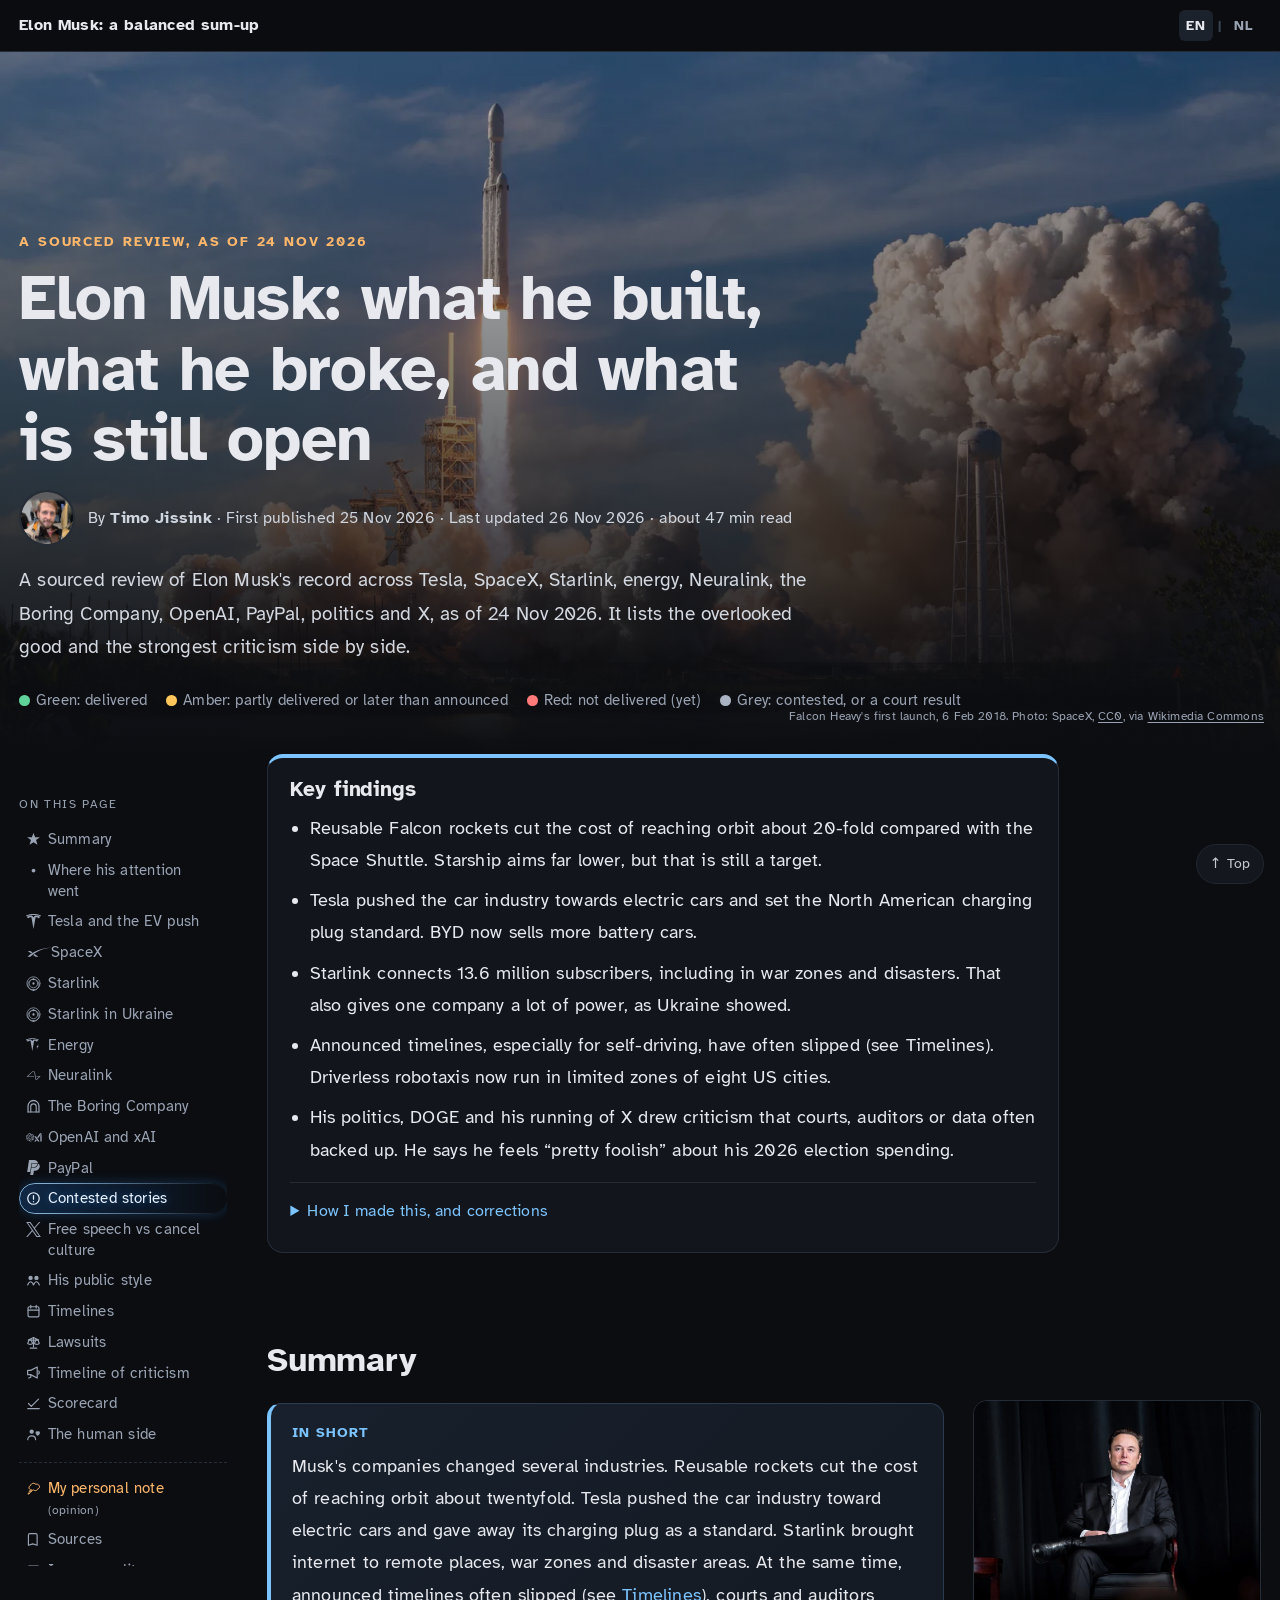
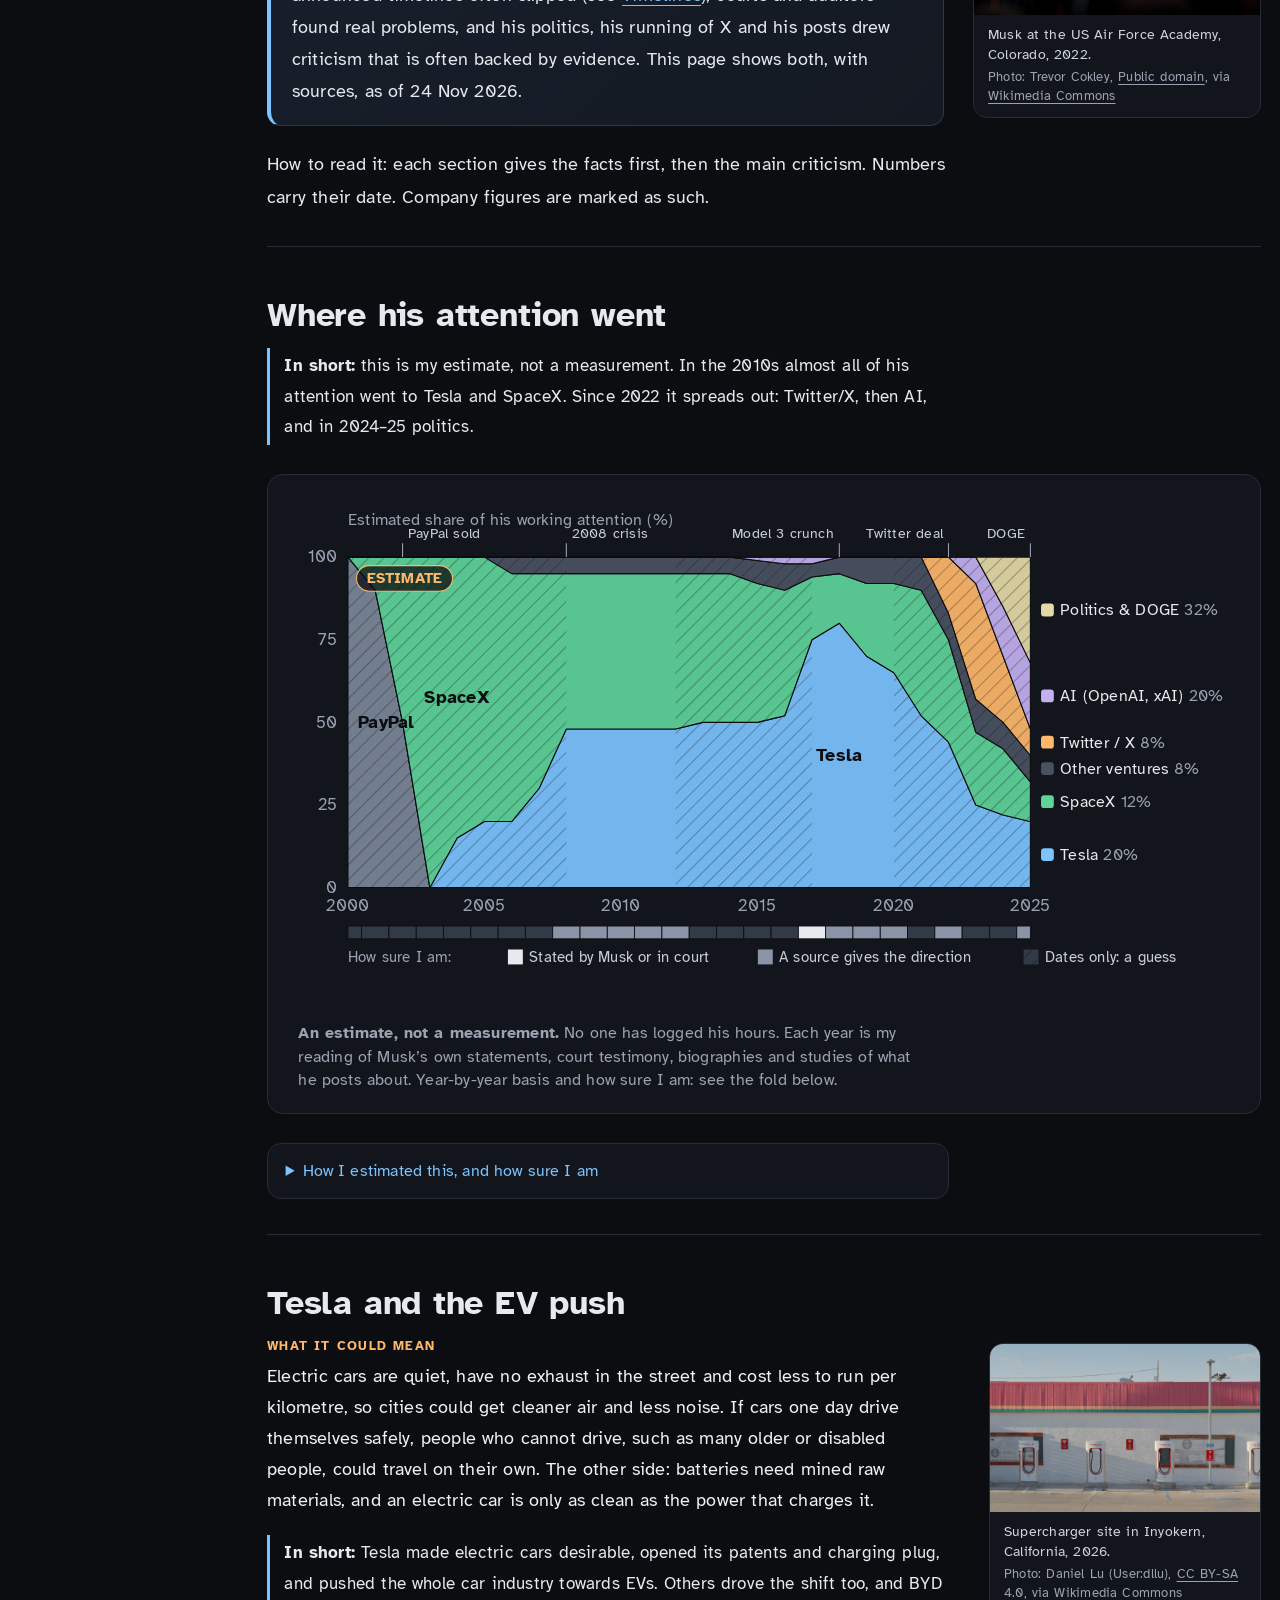
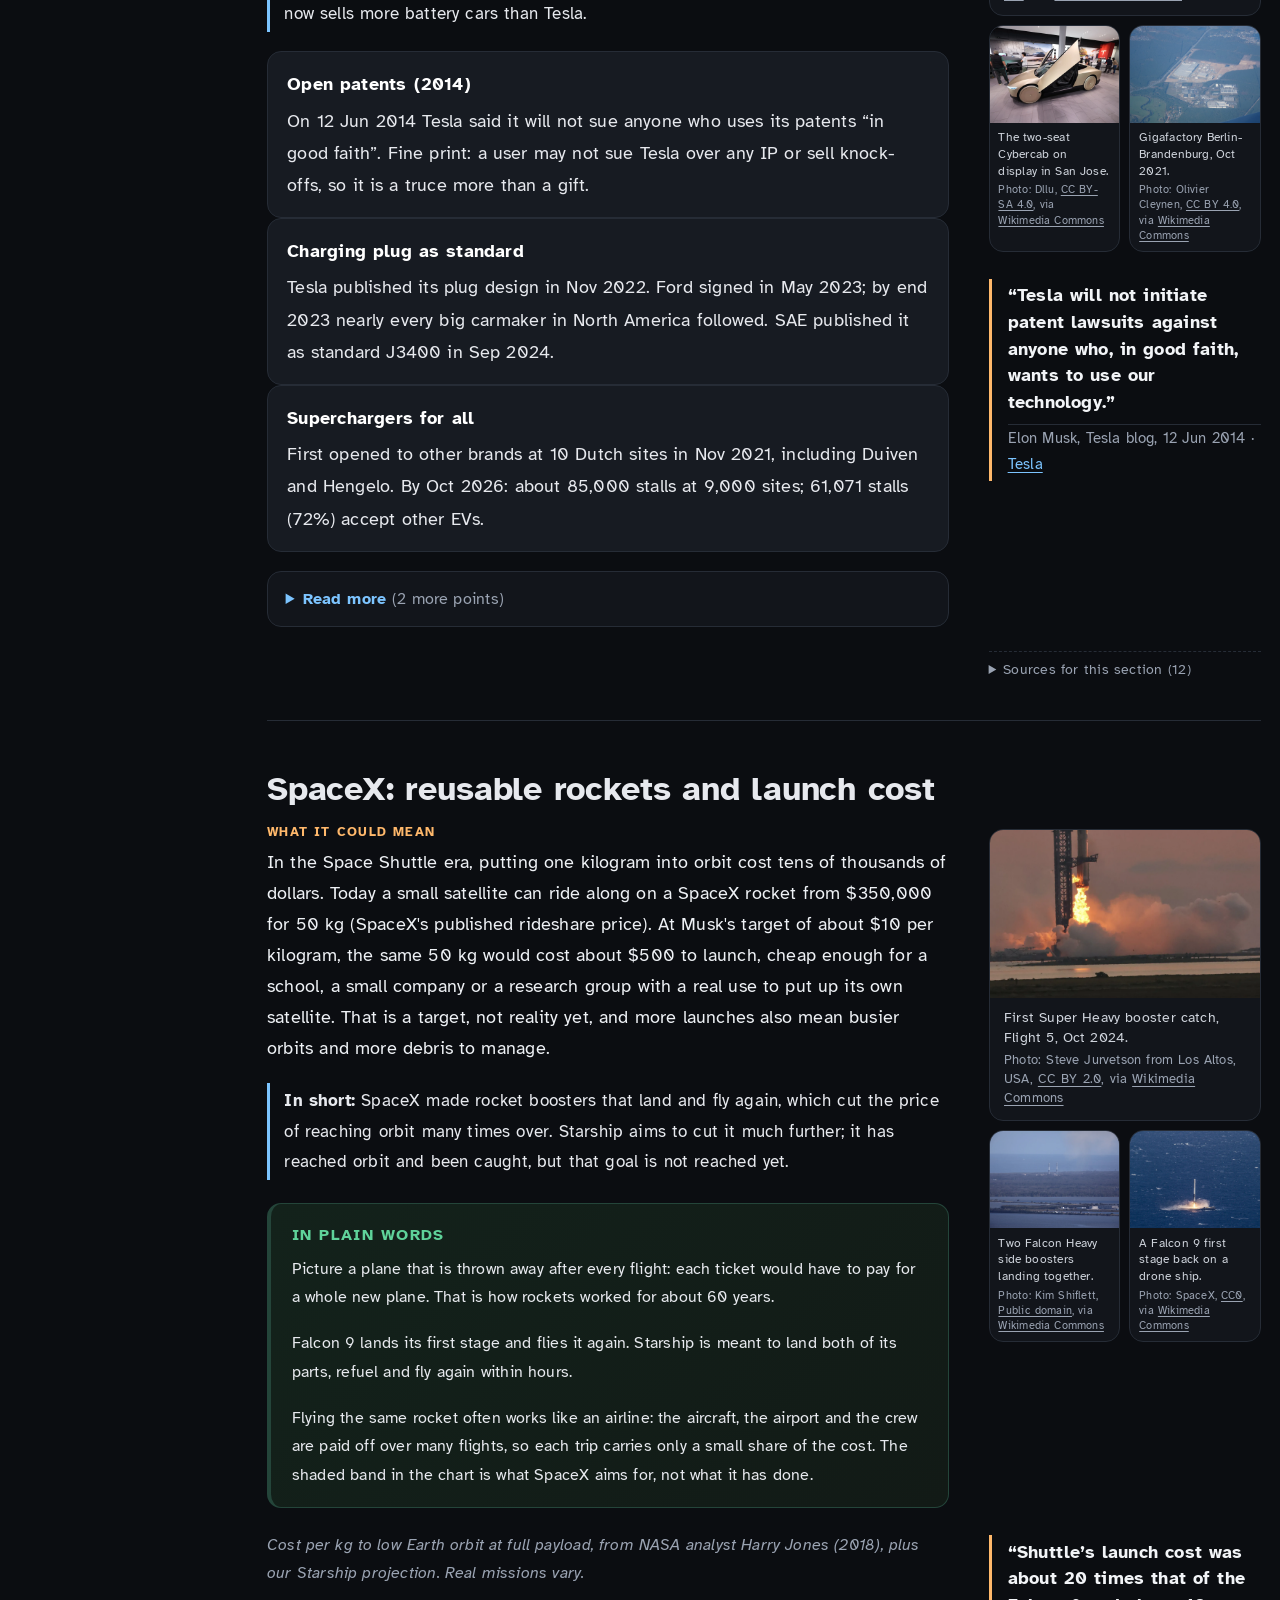
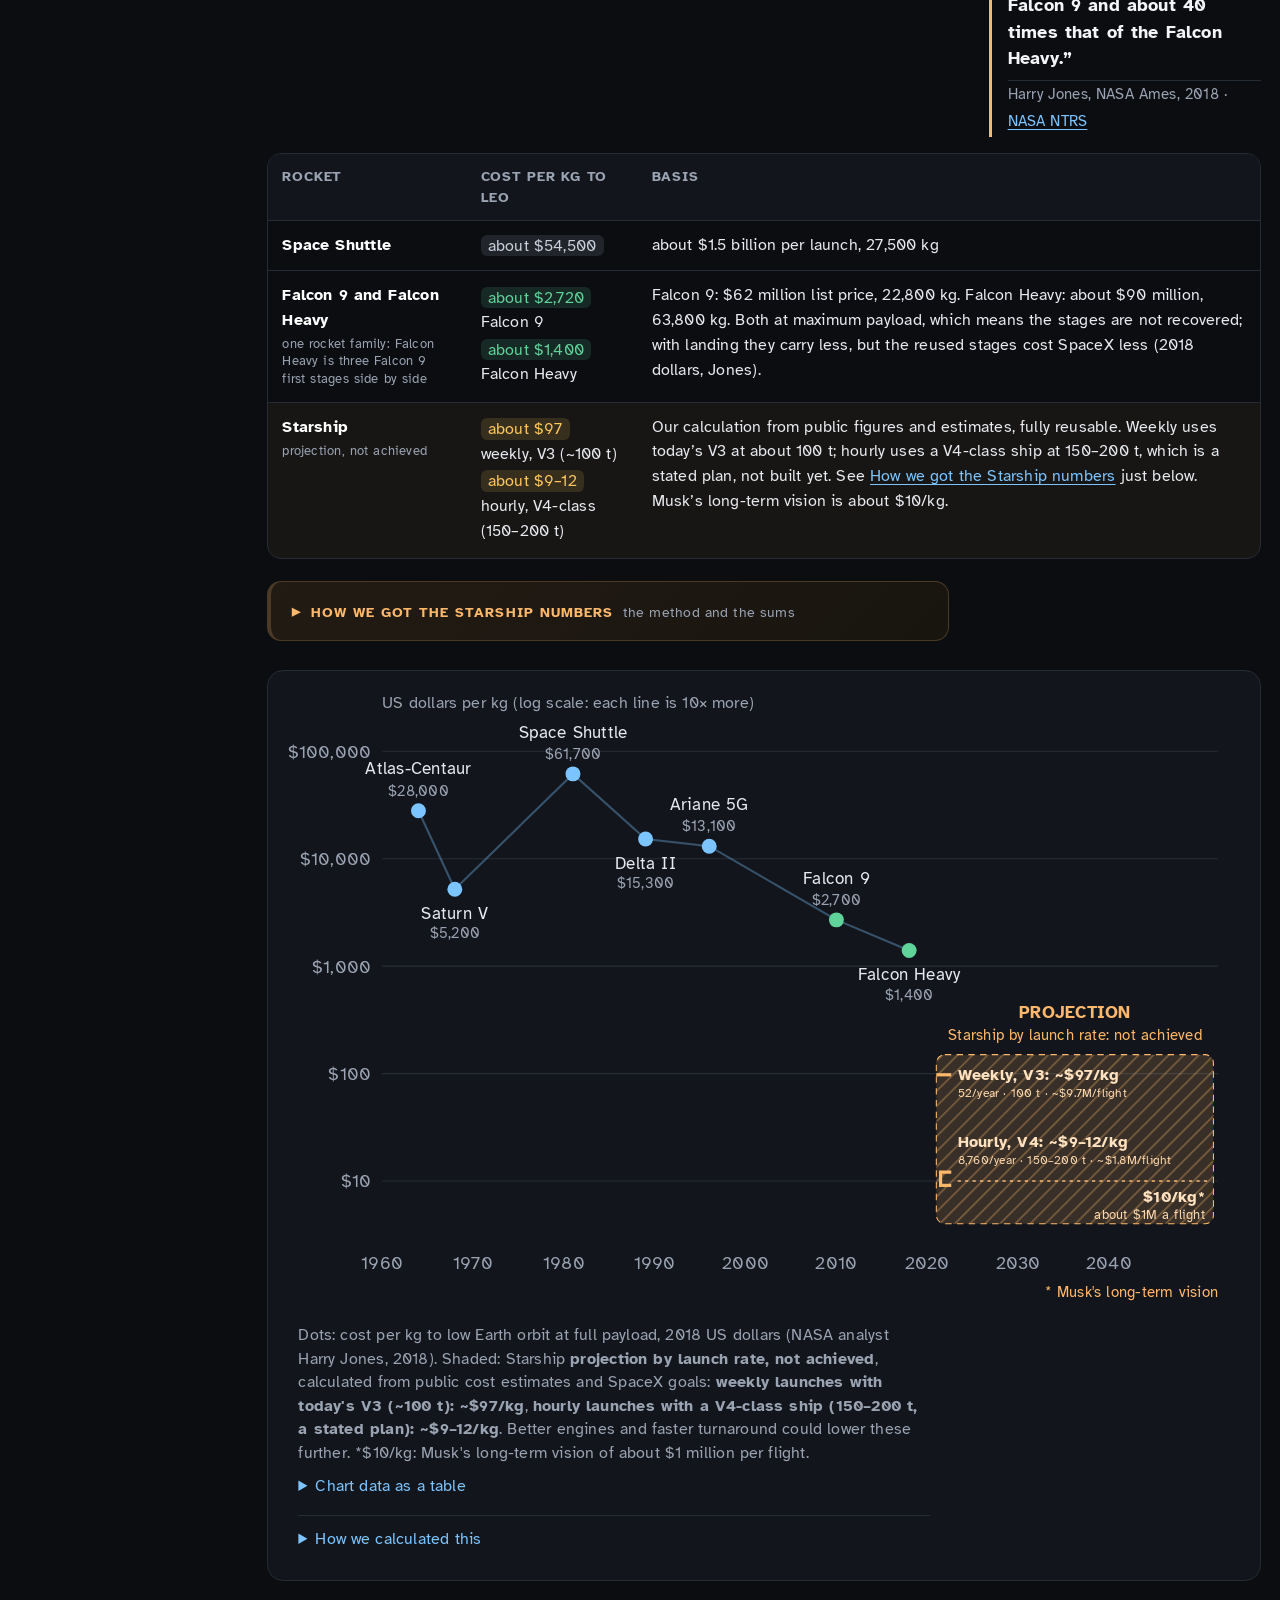
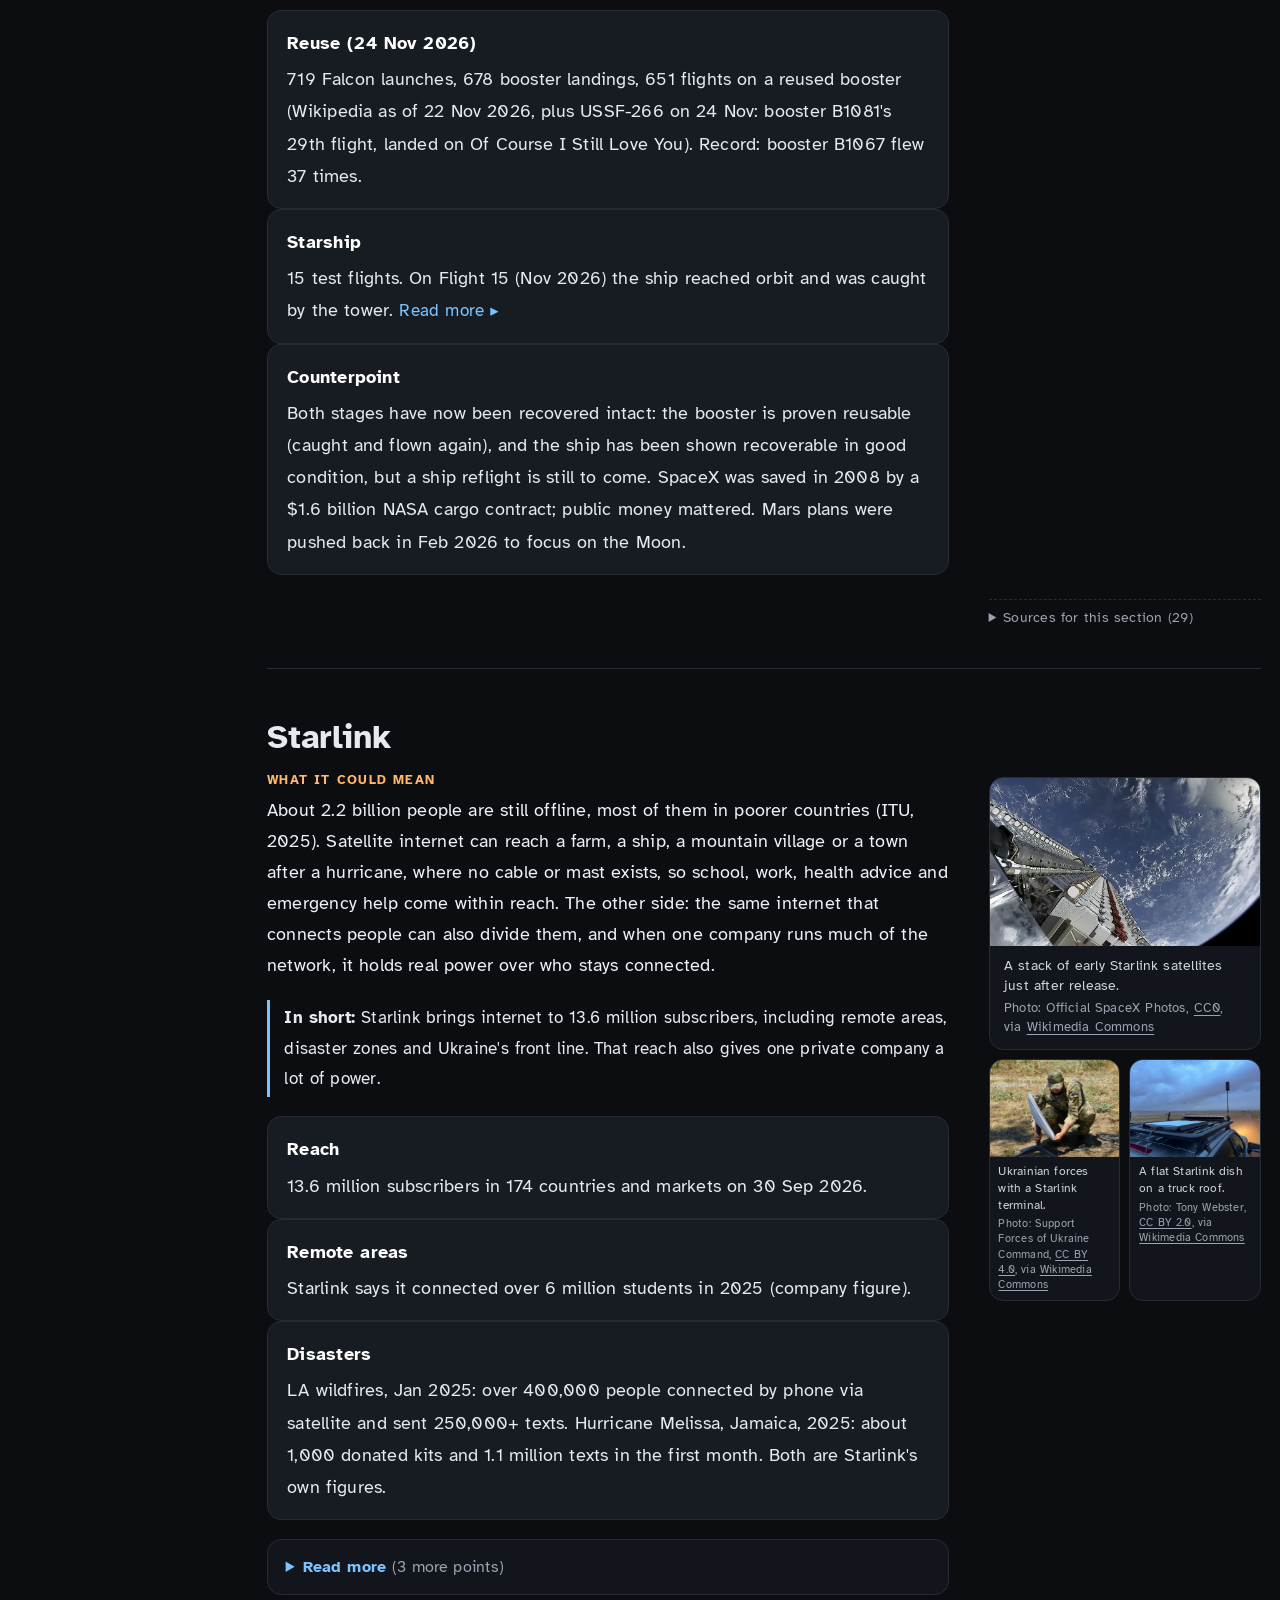
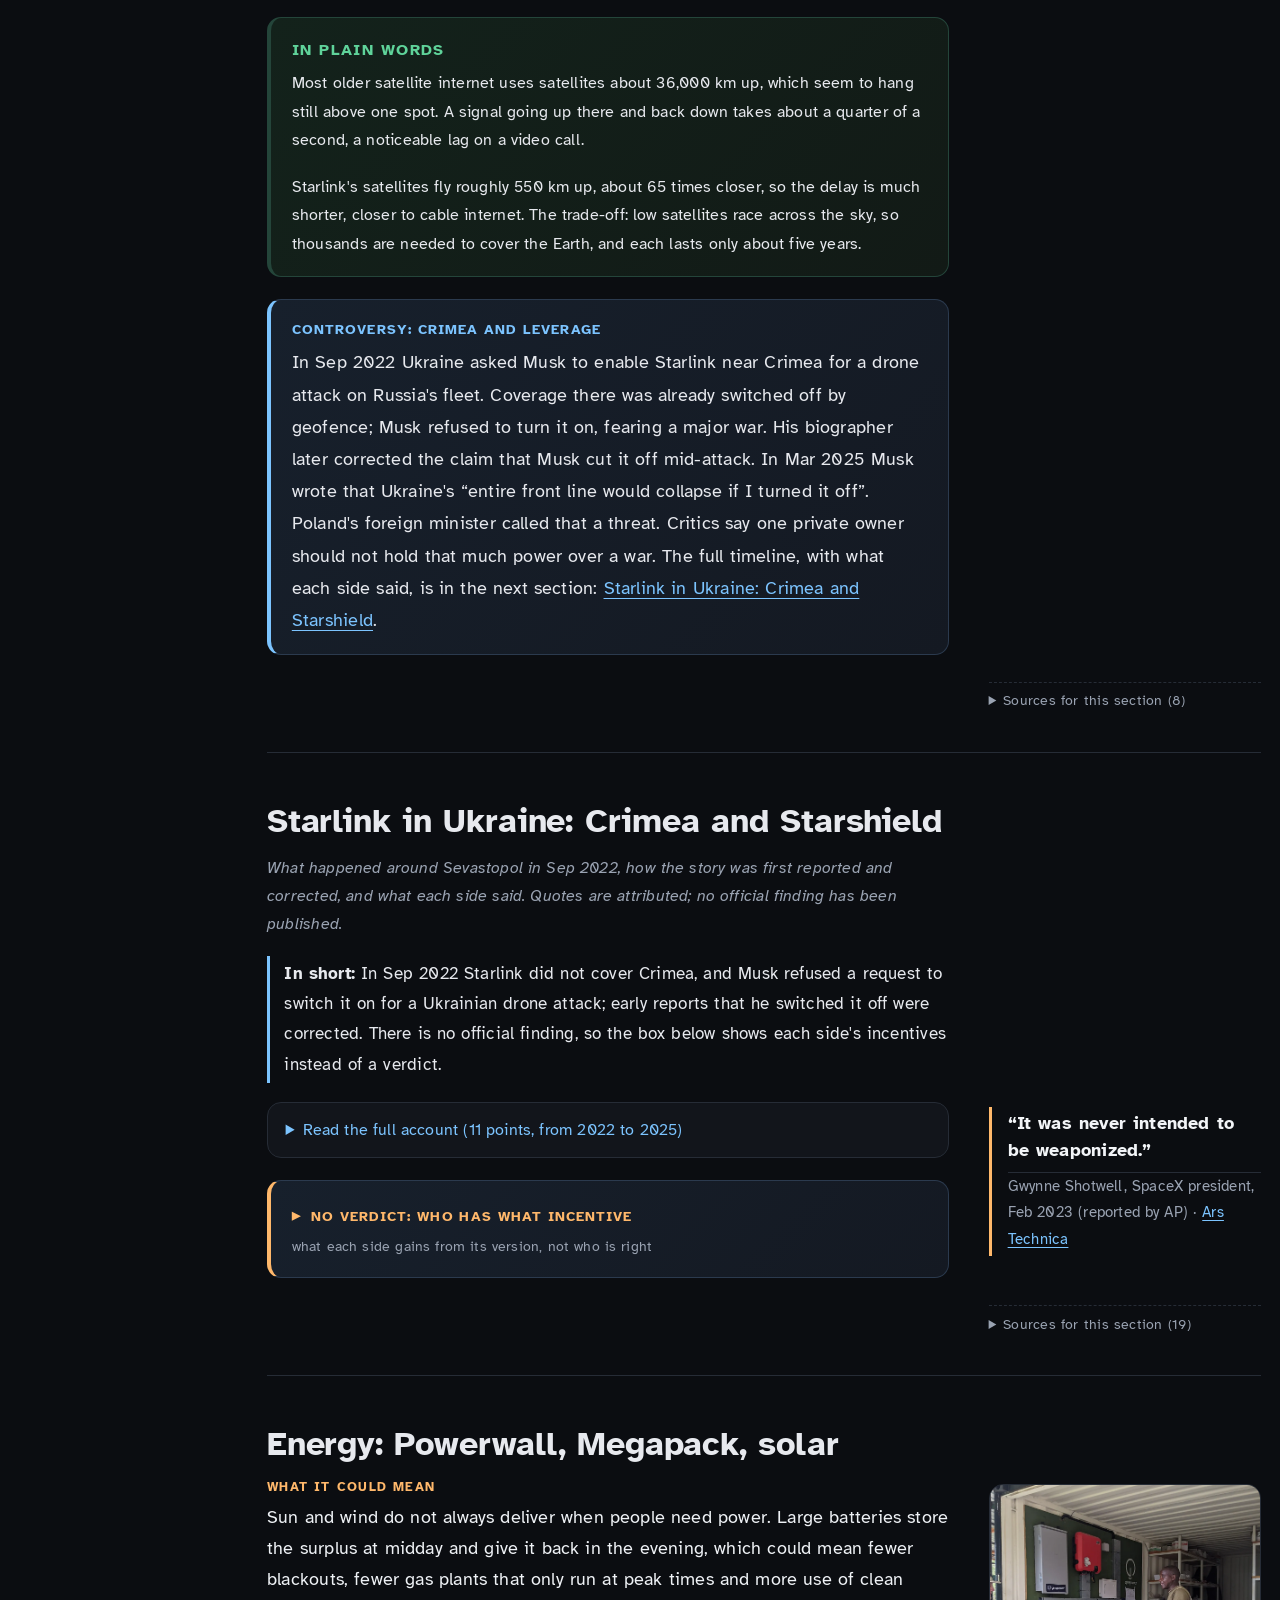
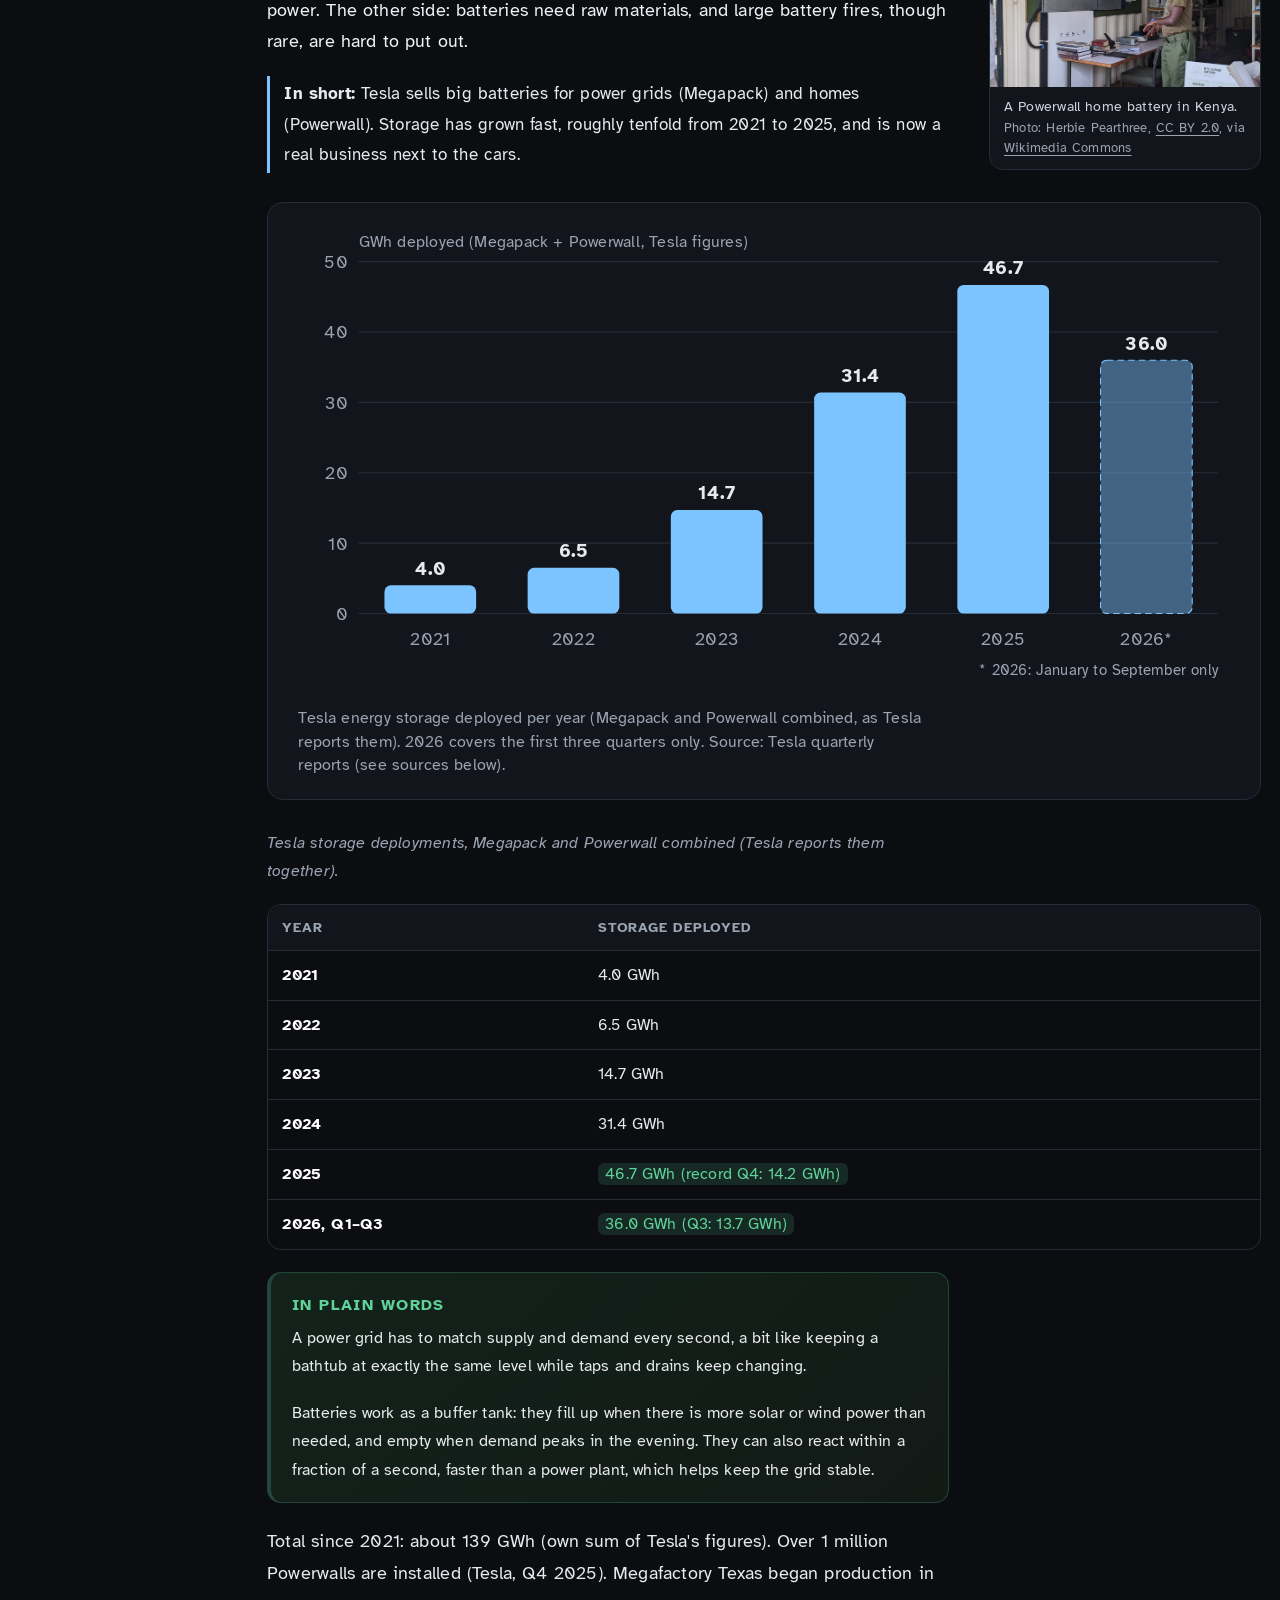
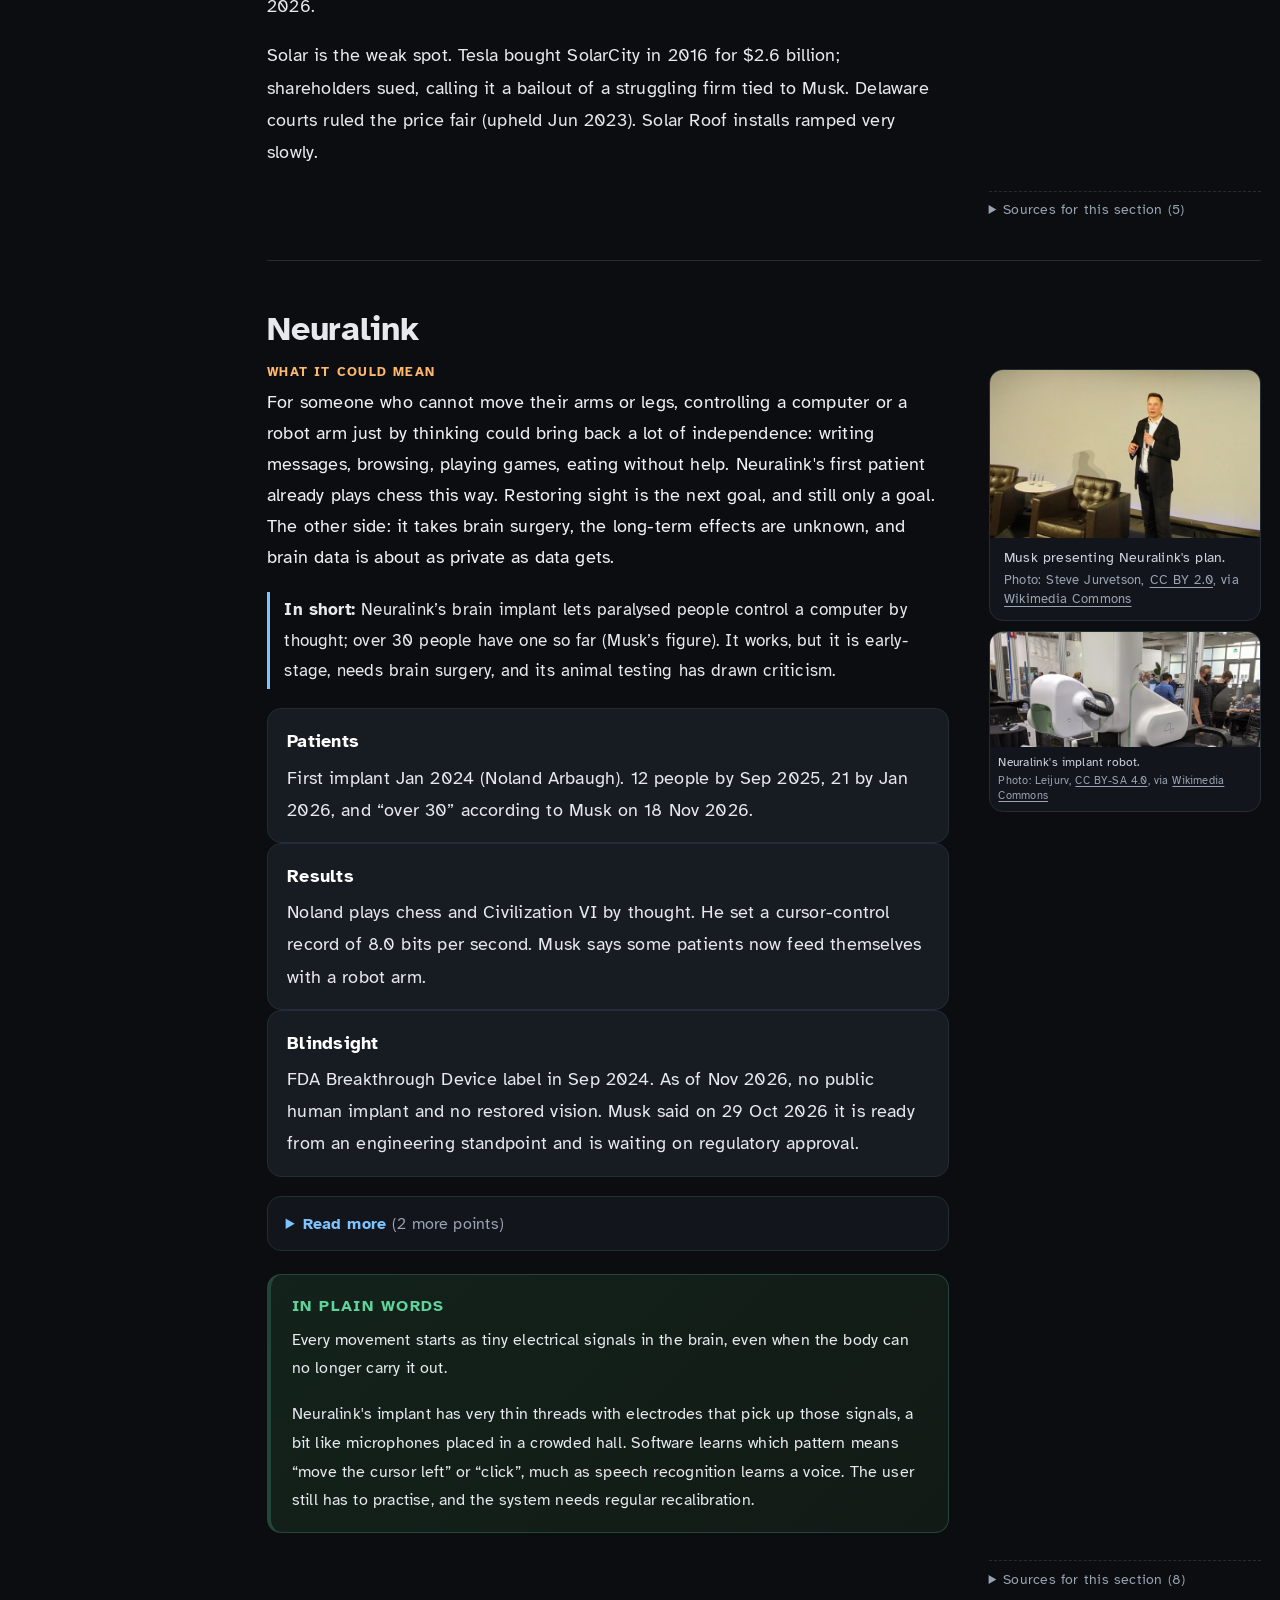
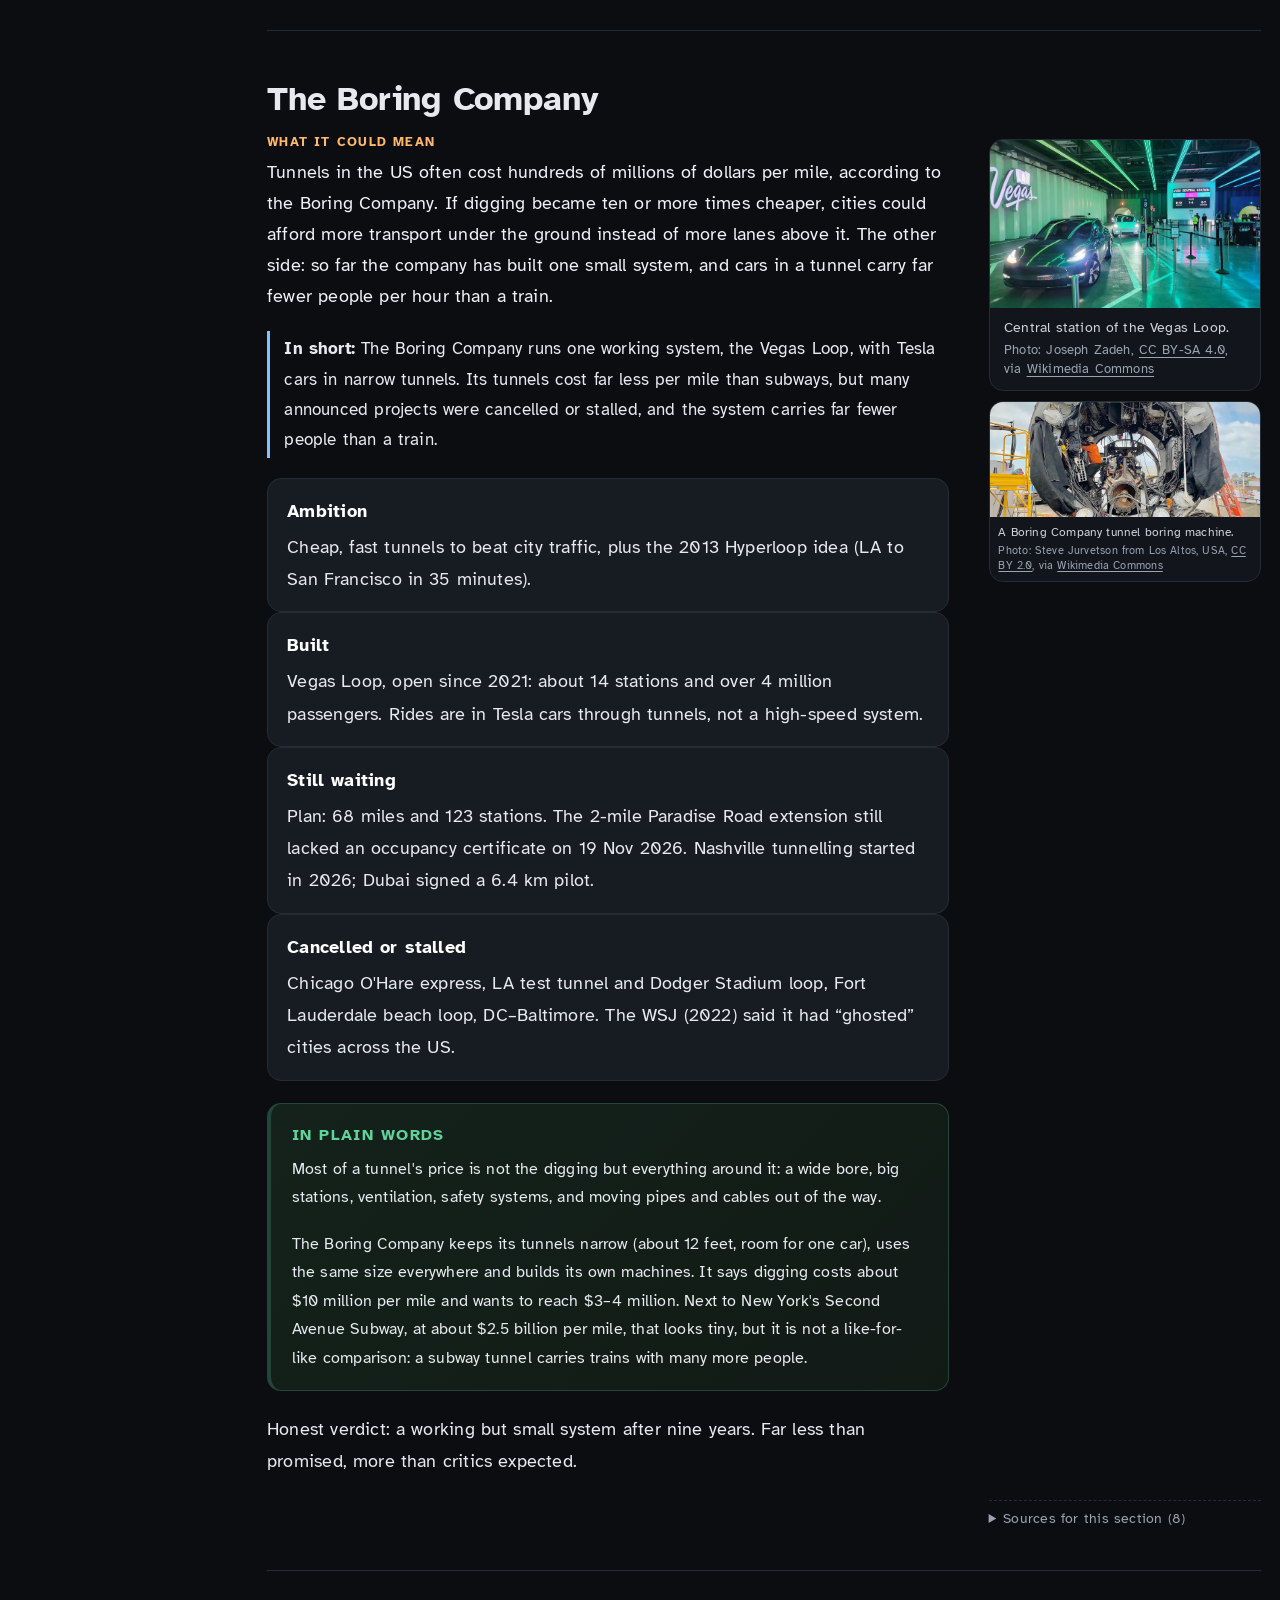
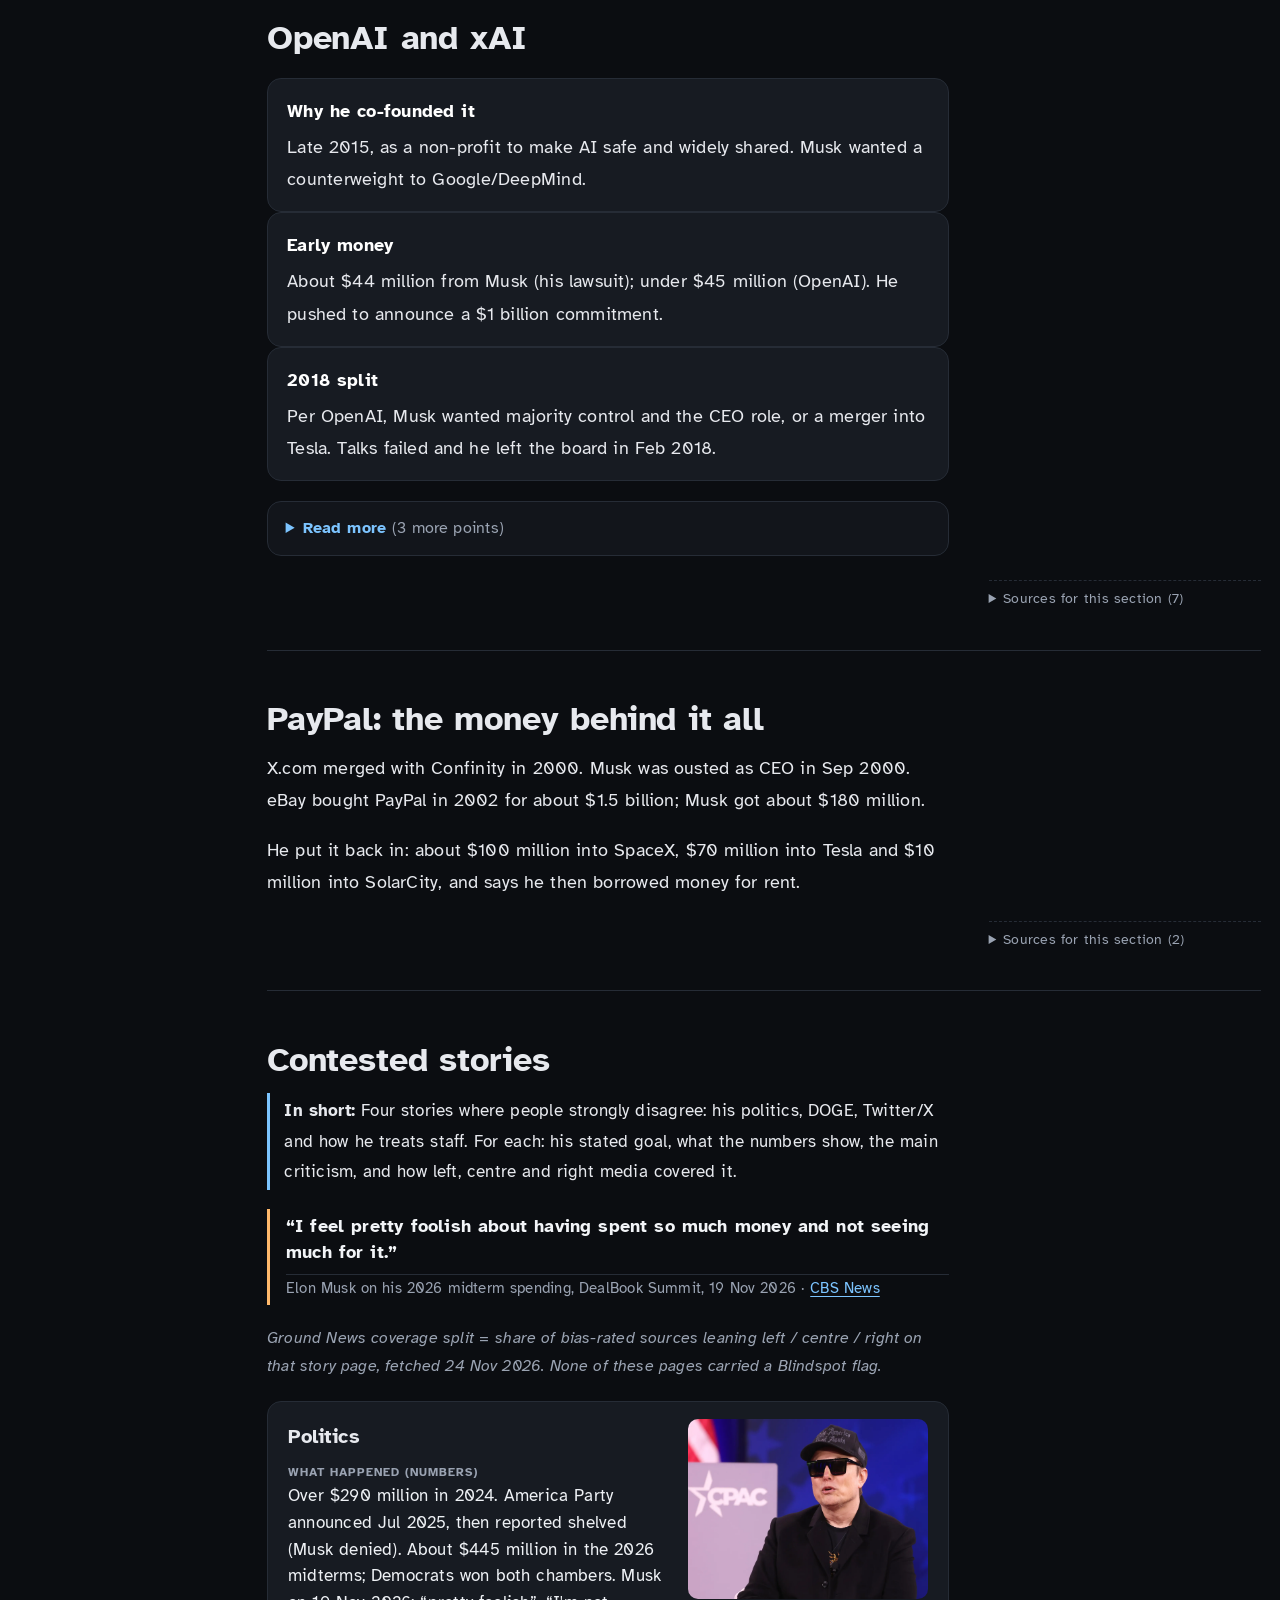
==== commit eb2eb750: "Preview: estimated attention-over-time chart (EN + NL), folded method and sources" ====
--- a/index.html
+++ b/index.html
@@ -31,7 +31,7 @@
 <link rel="preload" href="img/hero.webp" as="image">
 <link rel="stylesheet" href="style.css">
 <link rel="stylesheet" href="scroll-knob.css">
-<script type="application/ld+json">{"@context":"https://schema.org","@type":"Article","headline":"Elon Musk: what he built, what he broke, and what is still open","description":"Elon Musk facts with sources: Tesla, SpaceX, Starlink, Neuralink, X, DOGE and politics. What he achieved, what he promised and missed, and the main criticism, side by side. Updated Nov 2026.","author":{"@type":"Person","name":"Timo Jissink"},"dateModified":"2026-11-27","image":"https://timo-jissink.github.io/elon-musk/img/share.jpg","inLanguage":"en"}</script>
+<script type="application/ld+json">{"@context":"https://schema.org","@type":"Article","headline":"Elon Musk: what he built, what he broke, and what is still open","description":"Elon Musk facts with sources: Tesla, SpaceX, Starlink, Neuralink, X, DOGE and politics. What he achieved, what he promised and missed, and the main criticism, side by side. Updated Nov 2026.","author":{"@type":"Person","name":"Timo Jissink"},"dateModified":"2026-11-26","image":"https://timo-jissink.github.io/elon-musk/img/share.jpg","inLanguage":"en"}</script>
 </head>
 <body>
 <a class="skip" href="#content">Skip to content</a>
@@ -43,6 +43,7 @@
       <summary>Sections</summary>
       <ol>
         <li><a href="#summary">Summary</a></li>
+        <li><a href="#attention">Where his attention went</a></li>
         <li><a href="#tesla-and-the-ev-push">Tesla and the EV push</a></li>
         <li><a href="#spacex">SpaceX</a></li>
         <li><a href="#starlink">Starlink</a></li>
@@ -55,7 +56,6 @@
         <li><a href="#contested-stories">Contested stories</a></li>
         <li><a href="#free-speech-vs-cancel-culture">Free speech vs cancel culture</a></li>
         <li><a href="#his-public-style">His public style</a></li>
-        <li><a href="#one-trait-two-sides">One trait, two sides</a></li>
         <li><a href="#timelines">Timelines</a></li>
         <li><a href="#lawsuits">Lawsuits</a></li>
         <li><a href="#timeline-of-criticism">Timeline of criticism</a></li>
@@ -75,7 +75,7 @@
     <h1>Elon Musk: what he built, what he broke, and what is still open</h1>
     <div class="byline">
       <img class="headshot" src="img/timo-headshot.webp" width="56" height="56" alt="Photo of Timo Jissink">
-      <p>By <strong>Timo Jissink</strong> · First published 25 Nov 2026 · Last updated <time datetime="2026-11-27">27 Nov 2026</time> · about 51 min read</p>
+      <p>By <strong>Timo Jissink</strong> · First published 25 Nov 2026 · Last updated <time datetime="2026-11-26">26 Nov 2026</time> · about 47 min read</p>
     </div>
     <p class="lede">A sourced review of Elon Musk's record across Tesla, SpaceX, Starlink, energy, Neuralink, the Boring Company, OpenAI, PayPal, politics and X, as of 24 Nov 2026. It lists the overlooked good and the strongest criticism side by side.</p>
     <ul class="legend" aria-label="Status key">
@@ -92,6 +92,7 @@
     <p>On this page</p>
     <ol>
         <li><a href="#summary">Summary</a></li>
+        <li><a href="#attention">Where his attention went</a></li>
         <li><a href="#tesla-and-the-ev-push">Tesla and the EV push</a></li>
         <li><a href="#spacex">SpaceX</a></li>
         <li><a href="#starlink">Starlink</a></li>
@@ -104,7 +105,6 @@
         <li><a href="#contested-stories">Contested stories</a></li>
         <li><a href="#free-speech-vs-cancel-culture">Free speech vs cancel culture</a></li>
         <li><a href="#his-public-style">His public style</a></li>
-        <li><a href="#one-trait-two-sides">One trait, two sides</a></li>
         <li><a href="#timelines">Timelines</a></li>
         <li><a href="#lawsuits">Lawsuits</a></li>
         <li><a href="#timeline-of-criticism">Timeline of criticism</a></li>
@@ -141,6 +141,50 @@
     <p>Musk's companies changed several industries. Reusable rockets cut the cost of reaching orbit about twentyfold. Tesla pushed the car industry toward electric cars and gave away its charging plug as a standard. Starlink brought internet to remote places, war zones and disaster areas. At the same time, announced timelines often slipped (see <a href="#timelines">Timelines</a>), courts and auditors found real problems, and his politics, his running of X and his posts drew criticism that is often backed by evidence. This page shows both, with sources, as of 24 Nov 2026.</p>
   </aside>
   <p>How to read it: each section gives the facts first, then the main criticism. Numbers carry their date. Company figures are marked as such.</p>
+</section>
+
+<!-- Section: Where his attention went. Edit the text below; keep the <section id> stable (links and images use it). -->
+<section id="attention">
+  <h2>Where his attention went</h2>
+  
+  <p class="inshort"><strong>In short:</strong> this is my estimate, not a measurement. In the 2010s almost all of his attention went to Tesla and SpaceX. Since 2022 it spreads out: Twitter/X, then AI, and in 2024–25 politics.</p>
+  <figure class="chart-fig">
+  <div class="chart-scroll fit"><svg class="chart chart-d" viewBox="0 0 900 480" role="img" aria-labelledby="att-title-d att-desc-d" font-family="Atkinson Hyperlegible, system-ui, sans-serif"><title id="att-title-d">Estimate: how Elon Musk split his working attention, 2000 to 2025</title><desc id="att-desc-d">Stacked area chart, an estimate and not a measurement. Early years are mostly PayPal then SpaceX. From 2008 to 2012 roughly half Tesla and half SpaceX. In 2017 Tesla about three quarters. In 2022 Twitter takes about 17 percent. In 2023 Twitter/X is the largest block at about 35 percent and xAI starts. In 2025 politics and DOGE are the largest block at about 32 percent, with AI at 20 percent.</desc><defs><pattern id="atthatchd" width="10" height="10" patternUnits="userSpaceOnUse" patternTransform="rotate(45)"><line x1="0" y1="0" x2="0" y2="10" stroke="#0b0d11" stroke-opacity=".3" stroke-width="2"/></pattern></defs><line x1="60" x2="700" y1="372.0" y2="372.0" stroke="#262c36"/><text x="50" y="377.0" text-anchor="end" font-size="16.0" fill="#9aa3b2">0</text><line x1="60" x2="700" y1="294.5" y2="294.5" stroke="#262c36"/><text x="50" y="299.5" text-anchor="end" font-size="16.0" fill="#9aa3b2">25</text><line x1="60" x2="700" y1="217.0" y2="217.0" stroke="#262c36"/><text x="50" y="222.0" text-anchor="end" font-size="16.0" fill="#9aa3b2">50</text><line x1="60" x2="700" y1="139.5" y2="139.5" stroke="#262c36"/><text x="50" y="144.5" text-anchor="end" font-size="16.0" fill="#9aa3b2">75</text><line x1="60" x2="700" y1="62.0" y2="62.0" stroke="#262c36"/><text x="50" y="67.0" text-anchor="end" font-size="16.0" fill="#9aa3b2">100</text><text x="60" y="32" font-size="15.0" fill="#9aa3b2">Estimated share of his working attention (%)</text><polygon points="60.0,62.0 85.6,93.0 111.2,217.0 136.8,372.0 162.4,372.0 188.0,372.0 213.6,372.0 239.2,372.0 264.8,372.0 290.4,372.0 316.0,372.0 341.6,372.0 367.2,372.0 392.8,372.0 418.4,372.0 444.0,372.0 469.6,372.0 495.2,372.0 520.8,372.0 546.4,372.0 572.0,372.0 597.6,372.0 623.2,372.0 648.8,372.0 674.4,372.0 700.0,372.0 700.0,372.0 674.4,372.0 648.8,372.0 623.2,372.0 597.6,372.0 572.0,372.0 546.4,372.0 520.8,372.0 495.2,372.0 469.6,372.0 444.0,372.0 418.4,372.0 392.8,372.0 367.2,372.0 341.6,372.0 316.0,372.0 290.4,372.0 264.8,372.0 239.2,372.0 213.6,372.0 188.0,372.0 162.4,372.0 136.8,372.0 111.2,372.0 85.6,372.0 60.0,372.0" fill="#7b8698" fill-opacity=".92" stroke="#0b0d11" stroke-width="1" stroke-linejoin="round"/><polygon points="60.0,62.0 85.6,93.0 111.2,217.0 136.8,372.0 162.4,325.5 188.0,310.0 213.6,310.0 239.2,279.0 264.8,223.2 290.4,223.2 316.0,223.2 341.6,223.2 367.2,223.2 392.8,217.0 418.4,217.0 444.0,217.0 469.6,210.8 495.2,139.5 520.8,124.0 546.4,155.0 572.0,170.5 597.6,210.8 623.2,235.6 648.8,294.5 674.4,303.8 700.0,310.0 700.0,372.0 674.4,372.0 648.8,372.0 623.2,372.0 597.6,372.0 572.0,372.0 546.4,372.0 520.8,372.0 495.2,372.0 469.6,372.0 444.0,372.0 418.4,372.0 392.8,372.0 367.2,372.0 341.6,372.0 316.0,372.0 290.4,372.0 264.8,372.0 239.2,372.0 213.6,372.0 188.0,372.0 162.4,372.0 136.8,372.0 111.2,217.0 85.6,93.0 60.0,62.0" fill="#7cc4ff" fill-opacity=".92" stroke="#0b0d11" stroke-width="1" stroke-linejoin="round"/><polygon points="60.0,62.0 85.6,62.0 111.2,62.0 136.8,62.0 162.4,62.0 188.0,62.0 213.6,77.5 239.2,77.5 264.8,77.5 290.4,77.5 316.0,77.5 341.6,77.5 367.2,77.5 392.8,77.5 418.4,77.5 444.0,86.8 469.6,93.0 495.2,80.6 520.8,77.5 546.4,86.8 572.0,86.8 597.6,93.0 623.2,139.5 648.8,226.3 674.4,241.8 700.0,272.8 700.0,310.0 674.4,303.8 648.8,294.5 623.2,235.6 597.6,210.8 572.0,170.5 546.4,155.0 520.8,124.0 495.2,139.5 469.6,210.8 444.0,217.0 418.4,217.0 392.8,217.0 367.2,223.2 341.6,223.2 316.0,223.2 290.4,223.2 264.8,223.2 239.2,279.0 213.6,310.0 188.0,310.0 162.4,325.5 136.8,372.0 111.2,217.0 85.6,93.0 60.0,62.0" fill="#5fd39a" fill-opacity=".92" stroke="#0b0d11" stroke-width="1" stroke-linejoin="round"/><polygon points="60.0,62.0 85.6,62.0 111.2,62.0 136.8,62.0 162.4,62.0 188.0,62.0 213.6,62.0 239.2,62.0 264.8,62.0 290.4,62.0 316.0,62.0 341.6,62.0 367.2,62.0 392.8,62.0 418.4,62.0 444.0,65.1 469.6,68.2 495.2,68.2 520.8,62.0 546.4,62.0 572.0,62.0 597.6,62.0 623.2,114.7 648.8,195.3 674.4,217.0 700.0,248.0 700.0,272.8 674.4,241.8 648.8,226.3 623.2,139.5 597.6,93.0 572.0,86.8 546.4,86.8 520.8,77.5 495.2,80.6 469.6,93.0 444.0,86.8 418.4,77.5 392.8,77.5 367.2,77.5 341.6,77.5 316.0,77.5 290.4,77.5 264.8,77.5 239.2,77.5 213.6,77.5 188.0,62.0 162.4,62.0 136.8,62.0 111.2,62.0 85.6,62.0 60.0,62.0" fill="#4a5262" fill-opacity=".92" stroke="#0b0d11" stroke-width="1" stroke-linejoin="round"/><polygon points="60.0,62.0 85.6,62.0 111.2,62.0 136.8,62.0 162.4,62.0 188.0,62.0 213.6,62.0 239.2,62.0 264.8,62.0 290.4,62.0 316.0,62.0 341.6,62.0 367.2,62.0 392.8,62.0 418.4,62.0 444.0,65.1 469.6,68.2 495.2,68.2 520.8,62.0 546.4,62.0 572.0,62.0 597.6,62.0 623.2,62.0 648.8,86.8 674.4,155.0 700.0,223.2 700.0,248.0 674.4,217.0 648.8,195.3 623.2,114.7 597.6,62.0 572.0,62.0 546.4,62.0 520.8,62.0 495.2,68.2 469.6,68.2 444.0,65.1 418.4,62.0 392.8,62.0 367.2,62.0 341.6,62.0 316.0,62.0 290.4,62.0 264.8,62.0 239.2,62.0 213.6,62.0 188.0,62.0 162.4,62.0 136.8,62.0 111.2,62.0 85.6,62.0 60.0,62.0" fill="#ffb86b" fill-opacity=".92" stroke="#0b0d11" stroke-width="1" stroke-linejoin="round"/><polygon points="60.0,62.0 85.6,62.0 111.2,62.0 136.8,62.0 162.4,62.0 188.0,62.0 213.6,62.0 239.2,62.0 264.8,62.0 290.4,62.0 316.0,62.0 341.6,62.0 367.2,62.0 392.8,62.0 418.4,62.0 444.0,62.0 469.6,62.0 495.2,62.0 520.8,62.0 546.4,62.0 572.0,62.0 597.6,62.0 623.2,62.0 648.8,62.0 674.4,108.5 700.0,161.2 700.0,223.2 674.4,155.0 648.8,86.8 623.2,62.0 597.6,62.0 572.0,62.0 546.4,62.0 520.8,62.0 495.2,68.2 469.6,68.2 444.0,65.1 418.4,62.0 392.8,62.0 367.2,62.0 341.6,62.0 316.0,62.0 290.4,62.0 264.8,62.0 239.2,62.0 213.6,62.0 188.0,62.0 162.4,62.0 136.8,62.0 111.2,62.0 85.6,62.0 60.0,62.0" fill="#c4b0f0" fill-opacity=".92" stroke="#0b0d11" stroke-width="1" stroke-linejoin="round"/><polygon points="60.0,62.0 85.6,62.0 111.2,62.0 136.8,62.0 162.4,62.0 188.0,62.0 213.6,62.0 239.2,62.0 264.8,62.0 290.4,62.0 316.0,62.0 341.6,62.0 367.2,62.0 392.8,62.0 418.4,62.0 444.0,62.0 469.6,62.0 495.2,62.0 520.8,62.0 546.4,62.0 572.0,62.0 597.6,62.0 623.2,62.0 648.8,62.0 674.4,62.0 700.0,62.0 700.0,161.2 674.4,108.5 648.8,62.0 623.2,62.0 597.6,62.0 572.0,62.0 546.4,62.0 520.8,62.0 495.2,62.0 469.6,62.0 444.0,62.0 418.4,62.0 392.8,62.0 367.2,62.0 341.6,62.0 316.0,62.0 290.4,62.0 264.8,62.0 239.2,62.0 213.6,62.0 188.0,62.0 162.4,62.0 136.8,62.0 111.2,62.0 85.6,62.0 60.0,62.0" fill="#e6d9a8" fill-opacity=".92" stroke="#0b0d11" stroke-width="1" stroke-linejoin="round"/><rect x="60.0" y="62" width="204.8" height="310" fill="url(#atthatchd)" pointer-events="none"/><rect x="367.2" y="62" width="128.0" height="310" fill="url(#atthatchd)" pointer-events="none"/><rect x="572.0" y="62" width="128.0" height="310" fill="url(#atthatchd)" pointer-events="none"/><text x="96.0" y="222.0" text-anchor="middle" font-size="17.0" font-weight="700" fill="#0b0d11">PayPal</text><text x="162.4" y="198.8" text-anchor="middle" font-size="17.0" font-weight="700" fill="#0b0d11">SpaceX</text><text x="520.8" y="253.0" text-anchor="middle" font-size="17.0" font-weight="700" fill="#0b0d11">Tesla</text><rect x="710" y="335.0" width="12" height="12" rx="3" fill="#7cc4ff"/><text x="728" y="346.0" font-size="15.0" fill="#e7e9ee">Tesla <tspan fill="#9aa3b2">20%</tspan></text><rect x="710" y="285.4" width="12" height="12" rx="3" fill="#5fd39a"/><text x="728" y="296.4" font-size="15.0" fill="#e7e9ee">SpaceX <tspan fill="#9aa3b2">12%</tspan></text><rect x="710" y="254.4" width="12" height="12" rx="3" fill="#4a5262"/><text x="728" y="265.4" font-size="15.0" fill="#e7e9ee">Other ventures <tspan fill="#9aa3b2">8%</tspan></text><rect x="710" y="229.6" width="12" height="12" rx="3" fill="#ffb86b"/><text x="728" y="240.6" font-size="15.0" fill="#e7e9ee">Twitter / X <tspan fill="#9aa3b2">8%</tspan></text><rect x="710" y="186.2" width="12" height="12" rx="3" fill="#c4b0f0"/><text x="728" y="197.2" font-size="15.0" fill="#e7e9ee">AI (OpenAI, xAI) <tspan fill="#9aa3b2">20%</tspan></text><rect x="710" y="105.6" width="12" height="12" rx="3" fill="#e6d9a8"/><text x="728" y="116.6" font-size="15.0" fill="#e7e9ee">Politics &amp; DOGE <tspan fill="#9aa3b2">32%</tspan></text><line x1="111.2" x2="111.2" y1="49" y2="62" stroke="#9aa3b2"/><text x="116.2" y="44" text-anchor="start" font-size="13.5" fill="#c9cfda">PayPal sold</text><line x1="264.8" x2="264.8" y1="49" y2="62" stroke="#9aa3b2"/><text x="269.8" y="44" text-anchor="start" font-size="13.5" fill="#c9cfda">2008 crisis</text><line x1="520.8" x2="520.8" y1="49" y2="62" stroke="#9aa3b2"/><text x="515.8" y="44" text-anchor="end" font-size="13.5" fill="#c9cfda">Model 3 crunch</text><line x1="623.2" x2="623.2" y1="49" y2="62" stroke="#9aa3b2"/><text x="618.2" y="44" text-anchor="end" font-size="13.5" fill="#c9cfda">Twitter deal</text><line x1="700.0" x2="700.0" y1="49" y2="62" stroke="#9aa3b2"/><text x="695.0" y="44" text-anchor="end" font-size="13.5" fill="#c9cfda">DOGE</text><text x="60.0" y="394" text-anchor="middle" font-size="16.0" fill="#9aa3b2">2000</text><text x="188.0" y="394" text-anchor="middle" font-size="16.0" fill="#9aa3b2">2005</text><text x="316.0" y="394" text-anchor="middle" font-size="16.0" fill="#9aa3b2">2010</text><text x="444.0" y="394" text-anchor="middle" font-size="16.0" fill="#9aa3b2">2015</text><text x="572.0" y="394" text-anchor="middle" font-size="16.0" fill="#9aa3b2">2020</text><text x="700.0" y="394" text-anchor="middle" font-size="16.0" fill="#9aa3b2">2025</text><rect x="60.0" y="408" width="12.8" height="12" fill="#323a48" stroke="#0b0d11" stroke-width=".8"/><rect x="72.8" y="408" width="25.6" height="12" fill="#323a48" stroke="#0b0d11" stroke-width=".8"/><rect x="98.4" y="408" width="25.6" height="12" fill="#323a48" stroke="#0b0d11" stroke-width=".8"/><rect x="124.0" y="408" width="25.6" height="12" fill="#323a48" stroke="#0b0d11" stroke-width=".8"/><rect x="149.6" y="408" width="25.6" height="12" fill="#323a48" stroke="#0b0d11" stroke-width=".8"/><rect x="175.2" y="408" width="25.6" height="12" fill="#323a48" stroke="#0b0d11" stroke-width=".8"/><rect x="200.8" y="408" width="25.6" height="12" fill="#323a48" stroke="#0b0d11" stroke-width=".8"/><rect x="226.4" y="408" width="25.6" height="12" fill="#323a48" stroke="#0b0d11" stroke-width=".8"/><rect x="252.0" y="408" width="25.6" height="12" fill="#8a94a6" stroke="#0b0d11" stroke-width=".8"/><rect x="277.6" y="408" width="25.6" height="12" fill="#8a94a6" stroke="#0b0d11" stroke-width=".8"/><rect x="303.2" y="408" width="25.6" height="12" fill="#8a94a6" stroke="#0b0d11" stroke-width=".8"/><rect x="328.8" y="408" width="25.6" height="12" fill="#8a94a6" stroke="#0b0d11" stroke-width=".8"/><rect x="354.4" y="408" width="25.6" height="12" fill="#8a94a6" stroke="#0b0d11" stroke-width=".8"/><rect x="380.0" y="408" width="25.6" height="12" fill="#323a48" stroke="#0b0d11" stroke-width=".8"/><rect x="405.6" y="408" width="25.6" height="12" fill="#323a48" stroke="#0b0d11" stroke-width=".8"/><rect x="431.2" y="408" width="25.6" height="12" fill="#323a48" stroke="#0b0d11" stroke-width=".8"/><rect x="456.8" y="408" width="25.6" height="12" fill="#323a48" stroke="#0b0d11" stroke-width=".8"/><rect x="482.4" y="408" width="25.6" height="12" fill="#e7e9ee" stroke="#0b0d11" stroke-width=".8"/><rect x="508.0" y="408" width="25.6" height="12" fill="#8a94a6" stroke="#0b0d11" stroke-width=".8"/><rect x="533.6" y="408" width="25.6" height="12" fill="#8a94a6" stroke="#0b0d11" stroke-width=".8"/><rect x="559.2" y="408" width="25.6" height="12" fill="#8a94a6" stroke="#0b0d11" stroke-width=".8"/><rect x="584.8" y="408" width="25.6" height="12" fill="#323a48" stroke="#0b0d11" stroke-width=".8"/><rect x="610.4" y="408" width="25.6" height="12" fill="#8a94a6" stroke="#0b0d11" stroke-width=".8"/><rect x="636.0" y="408" width="25.6" height="12" fill="#323a48" stroke="#0b0d11" stroke-width=".8"/><rect x="661.6" y="408" width="25.6" height="12" fill="#323a48" stroke="#0b0d11" stroke-width=".8"/><rect x="687.2" y="408" width="12.8" height="12" fill="#8a94a6" stroke="#0b0d11" stroke-width=".8"/><text x="60" y="442" font-size="14" fill="#9aa3b2">How sure I am:</text><rect x="210" y="430" width="14" height="14" fill="#e7e9ee"/><text x="230" y="442" font-size="14" fill="#c9cfda">Stated by Musk or in court</text><rect x="444.4" y="430" width="14" height="14" fill="#8a94a6"/><text x="464.4" y="442" font-size="14" fill="#c9cfda">A source gives the direction</text><rect x="693.6" y="430" width="14" height="14" fill="#323a48"/><rect x="693.6" y="430" width="14" height="14" fill="url(#atthatchd)"/><text x="713.6" y="442" font-size="14" fill="#c9cfda">Dates only: a guess</text><rect x="68" y="70" width="90" height="24" rx="12" fill="#0b0d11" fill-opacity=".75" stroke="#ffb86b"/><text x="113.0" y="86" text-anchor="middle" font-size="14" font-weight="700" fill="#ffb86b">ESTIMATE</text></svg><svg class="chart chart-m" viewBox="0 0 380 560" role="img" aria-labelledby="att-title-m att-desc-m" font-family="Atkinson Hyperlegible, system-ui, sans-serif"><title id="att-title-m">Estimate: how Elon Musk split his working attention, 2000 to 2025</title><desc id="att-desc-m">Stacked area chart, an estimate and not a measurement. Early years are mostly PayPal then SpaceX. From 2008 to 2012 roughly half Tesla and half SpaceX. In 2017 Tesla about three quarters. In 2022 Twitter takes about 17 percent. In 2023 Twitter/X is the largest block at about 35 percent and xAI starts. In 2025 politics and DOGE are the largest block at about 32 percent, with AI at 20 percent.</desc><defs><pattern id="atthatchm" width="10" height="10" patternUnits="userSpaceOnUse" patternTransform="rotate(45)"><line x1="0" y1="0" x2="0" y2="10" stroke="#0b0d11" stroke-opacity=".3" stroke-width="2"/></pattern></defs><line x1="36" x2="268" y1="400.0" y2="400.0" stroke="#262c36"/><text x="30" y="405.0" text-anchor="end" font-size="13.1" fill="#9aa3b2">0</text><line x1="36" x2="268" y1="324.0" y2="324.0" stroke="#262c36"/><text x="30" y="329.0" text-anchor="end" font-size="13.1" fill="#9aa3b2">25</text><line x1="36" x2="268" y1="248.0" y2="248.0" stroke="#262c36"/><text x="30" y="253.0" text-anchor="end" font-size="13.1" fill="#9aa3b2">50</text><line x1="36" x2="268" y1="172.0" y2="172.0" stroke="#262c36"/><text x="30" y="177.0" text-anchor="end" font-size="13.1" fill="#9aa3b2">75</text><line x1="36" x2="268" y1="96.0" y2="96.0" stroke="#262c36"/><text x="30" y="101.0" text-anchor="end" font-size="13.1" fill="#9aa3b2">100</text><text x="10" y="34" font-size="12.3" fill="#9aa3b2">Estimated share of his working attention (%)</text><polygon points="36.0,96.0 45.3,126.4 54.6,248.0 63.8,400.0 73.1,400.0 82.4,400.0 91.7,400.0 101.0,400.0 110.2,400.0 119.5,400.0 128.8,400.0 138.1,400.0 147.4,400.0 156.6,400.0 165.9,400.0 175.2,400.0 184.5,400.0 193.8,400.0 203.0,400.0 212.3,400.0 221.6,400.0 230.9,400.0 240.2,400.0 249.4,400.0 258.7,400.0 268.0,400.0 268.0,400.0 258.7,400.0 249.4,400.0 240.2,400.0 230.9,400.0 221.6,400.0 212.3,400.0 203.0,400.0 193.8,400.0 184.5,400.0 175.2,400.0 165.9,400.0 156.6,400.0 147.4,400.0 138.1,400.0 128.8,400.0 119.5,400.0 110.2,400.0 101.0,400.0 91.7,400.0 82.4,400.0 73.1,400.0 63.8,400.0 54.6,400.0 45.3,400.0 36.0,400.0" fill="#7b8698" fill-opacity=".92" stroke="#0b0d11" stroke-width="1" stroke-linejoin="round"/><polygon points="36.0,96.0 45.3,126.4 54.6,248.0 63.8,400.0 73.1,354.4 82.4,339.2 91.7,339.2 101.0,308.8 110.2,254.1 119.5,254.1 128.8,254.1 138.1,254.1 147.4,254.1 156.6,248.0 165.9,248.0 175.2,248.0 184.5,241.9 193.8,172.0 203.0,156.8 212.3,187.2 221.6,202.4 230.9,241.9 240.2,266.2 249.4,324.0 258.7,333.1 268.0,339.2 268.0,400.0 258.7,400.0 249.4,400.0 240.2,400.0 230.9,400.0 221.6,400.0 212.3,400.0 203.0,400.0 193.8,400.0 184.5,400.0 175.2,400.0 165.9,400.0 156.6,400.0 147.4,400.0 138.1,400.0 128.8,400.0 119.5,400.0 110.2,400.0 101.0,400.0 91.7,400.0 82.4,400.0 73.1,400.0 63.8,400.0 54.6,248.0 45.3,126.4 36.0,96.0" fill="#7cc4ff" fill-opacity=".92" stroke="#0b0d11" stroke-width="1" stroke-linejoin="round"/><polygon points="36.0,96.0 45.3,96.0 54.6,96.0 63.8,96.0 73.1,96.0 82.4,96.0 91.7,111.2 101.0,111.2 110.2,111.2 119.5,111.2 128.8,111.2 138.1,111.2 147.4,111.2 156.6,111.2 165.9,111.2 175.2,120.3 184.5,126.4 193.8,114.2 203.0,111.2 212.3,120.3 221.6,120.3 230.9,126.4 240.2,172.0 249.4,257.1 258.7,272.3 268.0,302.7 268.0,339.2 258.7,333.1 249.4,324.0 240.2,266.2 230.9,241.9 221.6,202.4 212.3,187.2 203.0,156.8 193.8,172.0 184.5,241.9 175.2,248.0 165.9,248.0 156.6,248.0 147.4,254.1 138.1,254.1 128.8,254.1 119.5,254.1 110.2,254.1 101.0,308.8 91.7,339.2 82.4,339.2 73.1,354.4 63.8,400.0 54.6,248.0 45.3,126.4 36.0,96.0" fill="#5fd39a" fill-opacity=".92" stroke="#0b0d11" stroke-width="1" stroke-linejoin="round"/><polygon points="36.0,96.0 45.3,96.0 54.6,96.0 63.8,96.0 73.1,96.0 82.4,96.0 91.7,96.0 101.0,96.0 110.2,96.0 119.5,96.0 128.8,96.0 138.1,96.0 147.4,96.0 156.6,96.0 165.9,96.0 175.2,99.0 184.5,102.1 193.8,102.1 203.0,96.0 212.3,96.0 221.6,96.0 230.9,96.0 240.2,147.7 249.4,226.7 258.7,248.0 268.0,278.4 268.0,302.7 258.7,272.3 249.4,257.1 240.2,172.0 230.9,126.4 221.6,120.3 212.3,120.3 203.0,111.2 193.8,114.2 184.5,126.4 175.2,120.3 165.9,111.2 156.6,111.2 147.4,111.2 138.1,111.2 128.8,111.2 119.5,111.2 110.2,111.2 101.0,111.2 91.7,111.2 82.4,96.0 73.1,96.0 63.8,96.0 54.6,96.0 45.3,96.0 36.0,96.0" fill="#4a5262" fill-opacity=".92" stroke="#0b0d11" stroke-width="1" stroke-linejoin="round"/><polygon points="36.0,96.0 45.3,96.0 54.6,96.0 63.8,96.0 73.1,96.0 82.4,96.0 91.7,96.0 101.0,96.0 110.2,96.0 119.5,96.0 128.8,96.0 138.1,96.0 147.4,96.0 156.6,96.0 165.9,96.0 175.2,99.0 184.5,102.1 193.8,102.1 203.0,96.0 212.3,96.0 221.6,96.0 230.9,96.0 240.2,96.0 249.4,120.3 258.7,187.2 268.0,254.1 268.0,278.4 258.7,248.0 249.4,226.7 240.2,147.7 230.9,96.0 221.6,96.0 212.3,96.0 203.0,96.0 193.8,102.1 184.5,102.1 175.2,99.0 165.9,96.0 156.6,96.0 147.4,96.0 138.1,96.0 128.8,96.0 119.5,96.0 110.2,96.0 101.0,96.0 91.7,96.0 82.4,96.0 73.1,96.0 63.8,96.0 54.6,96.0 45.3,96.0 36.0,96.0" fill="#ffb86b" fill-opacity=".92" stroke="#0b0d11" stroke-width="1" stroke-linejoin="round"/><polygon points="36.0,96.0 45.3,96.0 54.6,96.0 63.8,96.0 73.1,96.0 82.4,96.0 91.7,96.0 101.0,96.0 110.2,96.0 119.5,96.0 128.8,96.0 138.1,96.0 147.4,96.0 156.6,96.0 165.9,96.0 175.2,96.0 184.5,96.0 193.8,96.0 203.0,96.0 212.3,96.0 221.6,96.0 230.9,96.0 240.2,96.0 249.4,96.0 258.7,141.6 268.0,193.3 268.0,254.1 258.7,187.2 249.4,120.3 240.2,96.0 230.9,96.0 221.6,96.0 212.3,96.0 203.0,96.0 193.8,102.1 184.5,102.1 175.2,99.0 165.9,96.0 156.6,96.0 147.4,96.0 138.1,96.0 128.8,96.0 119.5,96.0 110.2,96.0 101.0,96.0 91.7,96.0 82.4,96.0 73.1,96.0 63.8,96.0 54.6,96.0 45.3,96.0 36.0,96.0" fill="#c4b0f0" fill-opacity=".92" stroke="#0b0d11" stroke-width="1" stroke-linejoin="round"/><polygon points="36.0,96.0 45.3,96.0 54.6,96.0 63.8,96.0 73.1,96.0 82.4,96.0 91.7,96.0 101.0,96.0 110.2,96.0 119.5,96.0 128.8,96.0 138.1,96.0 147.4,96.0 156.6,96.0 165.9,96.0 175.2,96.0 184.5,96.0 193.8,96.0 203.0,96.0 212.3,96.0 221.6,96.0 230.9,96.0 240.2,96.0 249.4,96.0 258.7,96.0 268.0,96.0 268.0,193.3 258.7,141.6 249.4,96.0 240.2,96.0 230.9,96.0 221.6,96.0 212.3,96.0 203.0,96.0 193.8,96.0 184.5,96.0 175.2,96.0 165.9,96.0 156.6,96.0 147.4,96.0 138.1,96.0 128.8,96.0 119.5,96.0 110.2,96.0 101.0,96.0 91.7,96.0 82.4,96.0 73.1,96.0 63.8,96.0 54.6,96.0 45.3,96.0 36.0,96.0" fill="#e6d9a8" fill-opacity=".92" stroke="#0b0d11" stroke-width="1" stroke-linejoin="round"/><rect x="36.0" y="96" width="74.2" height="304" fill="url(#atthatchm)" pointer-events="none"/><rect x="147.4" y="96" width="46.4" height="304" fill="url(#atthatchm)" pointer-events="none"/><rect x="221.6" y="96" width="46.4" height="304" fill="url(#atthatchm)" pointer-events="none"/><text x="39.0" y="253.0" text-anchor="start" font-size="13.9" font-weight="700" fill="#0b0d11">PayPal</text><text x="82.4" y="222.6" text-anchor="middle" font-size="13.9" font-weight="700" fill="#0b0d11">SpaceX</text><text x="203.0" y="283.4" text-anchor="middle" font-size="13.9" font-weight="700" fill="#0b0d11">Tesla</text><rect x="276" y="363.6" width="12" height="12" rx="3" fill="#7cc4ff"/><text x="292" y="374.6" font-size="12.3" fill="#e7e9ee">Tesla <tspan fill="#9aa3b2">20%</tspan></text><rect x="276" y="315.0" width="12" height="12" rx="3" fill="#5fd39a"/><text x="292" y="326.0" font-size="12.3" fill="#e7e9ee">SpaceX <tspan fill="#9aa3b2">12%</tspan></text><rect x="276" y="284.6" width="12" height="12" rx="3" fill="#4a5262"/><text x="292" y="295.6" font-size="12.3" fill="#e7e9ee">Other <tspan fill="#9aa3b2">8%</tspan></text><rect x="276" y="260.2" width="12" height="12" rx="3" fill="#ffb86b"/><text x="292" y="271.2" font-size="12.3" fill="#e7e9ee">Twitter / X <tspan fill="#9aa3b2">8%</tspan></text><rect x="276" y="217.7" width="12" height="12" rx="3" fill="#c4b0f0"/><text x="292" y="228.7" font-size="12.3" fill="#e7e9ee">AI <tspan fill="#9aa3b2">20%</tspan></text><rect x="276" y="138.6" width="12" height="12" rx="3" fill="#e6d9a8"/><text x="292" y="149.6" font-size="12.3" fill="#e7e9ee">Politics <tspan fill="#9aa3b2">32%</tspan></text><line x1="110.2" x2="110.2" y1="83" y2="96" stroke="#9aa3b2"/><text x="115.2" y="78" text-anchor="start" font-size="12.2" fill="#c9cfda">2008 crisis</text><line x1="203.0" x2="203.0" y1="67" y2="96" stroke="#9aa3b2"/><text x="208.0" y="62" text-anchor="start" font-size="12.2" fill="#c9cfda">Model 3 crunch</text><line x1="240.2" x2="240.2" y1="83" y2="96" stroke="#9aa3b2"/><text x="245.2" y="78" text-anchor="start" font-size="12.2" fill="#c9cfda">Twitter deal</text><text x="36.0" y="422" text-anchor="middle" font-size="13.1" fill="#9aa3b2">2000</text><text x="82.4" y="422" text-anchor="middle" font-size="13.1" fill="#9aa3b2">2005</text><text x="128.8" y="422" text-anchor="middle" font-size="13.1" fill="#9aa3b2">2010</text><text x="175.2" y="422" text-anchor="middle" font-size="13.1" fill="#9aa3b2">2015</text><text x="221.6" y="422" text-anchor="middle" font-size="13.1" fill="#9aa3b2">2020</text><text x="268.0" y="422" text-anchor="middle" font-size="13.1" fill="#9aa3b2">2025</text><rect x="36.0" y="436" width="4.6" height="12" fill="#323a48" stroke="#0b0d11" stroke-width=".8"/><rect x="40.6" y="436" width="9.3" height="12" fill="#323a48" stroke="#0b0d11" stroke-width=".8"/><rect x="49.9" y="436" width="9.3" height="12" fill="#323a48" stroke="#0b0d11" stroke-width=".8"/><rect x="59.2" y="436" width="9.3" height="12" fill="#323a48" stroke="#0b0d11" stroke-width=".8"/><rect x="68.5" y="436" width="9.3" height="12" fill="#323a48" stroke="#0b0d11" stroke-width=".8"/><rect x="77.8" y="436" width="9.3" height="12" fill="#323a48" stroke="#0b0d11" stroke-width=".8"/><rect x="87.0" y="436" width="9.3" height="12" fill="#323a48" stroke="#0b0d11" stroke-width=".8"/><rect x="96.3" y="436" width="9.3" height="12" fill="#323a48" stroke="#0b0d11" stroke-width=".8"/><rect x="105.6" y="436" width="9.3" height="12" fill="#8a94a6" stroke="#0b0d11" stroke-width=".8"/><rect x="114.9" y="436" width="9.3" height="12" fill="#8a94a6" stroke="#0b0d11" stroke-width=".8"/><rect x="124.2" y="436" width="9.3" height="12" fill="#8a94a6" stroke="#0b0d11" stroke-width=".8"/><rect x="133.4" y="436" width="9.3" height="12" fill="#8a94a6" stroke="#0b0d11" stroke-width=".8"/><rect x="142.7" y="436" width="9.3" height="12" fill="#8a94a6" stroke="#0b0d11" stroke-width=".8"/><rect x="152.0" y="436" width="9.3" height="12" fill="#323a48" stroke="#0b0d11" stroke-width=".8"/><rect x="161.3" y="436" width="9.3" height="12" fill="#323a48" stroke="#0b0d11" stroke-width=".8"/><rect x="170.6" y="436" width="9.3" height="12" fill="#323a48" stroke="#0b0d11" stroke-width=".8"/><rect x="179.8" y="436" width="9.3" height="12" fill="#323a48" stroke="#0b0d11" stroke-width=".8"/><rect x="189.1" y="436" width="9.3" height="12" fill="#e7e9ee" stroke="#0b0d11" stroke-width=".8"/><rect x="198.4" y="436" width="9.3" height="12" fill="#8a94a6" stroke="#0b0d11" stroke-width=".8"/><rect x="207.7" y="436" width="9.3" height="12" fill="#8a94a6" stroke="#0b0d11" stroke-width=".8"/><rect x="217.0" y="436" width="9.3" height="12" fill="#8a94a6" stroke="#0b0d11" stroke-width=".8"/><rect x="226.2" y="436" width="9.3" height="12" fill="#323a48" stroke="#0b0d11" stroke-width=".8"/><rect x="235.5" y="436" width="9.3" height="12" fill="#8a94a6" stroke="#0b0d11" stroke-width=".8"/><rect x="244.8" y="436" width="9.3" height="12" fill="#323a48" stroke="#0b0d11" stroke-width=".8"/><rect x="254.1" y="436" width="9.3" height="12" fill="#323a48" stroke="#0b0d11" stroke-width=".8"/><rect x="263.4" y="436" width="4.6" height="12" fill="#8a94a6" stroke="#0b0d11" stroke-width=".8"/><text x="10" y="470" font-size="13" fill="#9aa3b2">How sure I am:</text><rect x="10" y="484" width="14" height="14" fill="#e7e9ee"/><text x="30" y="496" font-size="13.5" fill="#c9cfda">Stated by Musk or in court</text><rect x="10" y="506" width="14" height="14" fill="#8a94a6"/><text x="30" y="518" font-size="13.5" fill="#c9cfda">A source gives the direction</text><rect x="10" y="528" width="14" height="14" fill="#323a48"/><rect x="10" y="528" width="14" height="14" fill="url(#atthatchm)"/><text x="30" y="540" font-size="13.5" fill="#c9cfda">Dates only: a guess</text><rect x="44" y="104" width="78" height="24" rx="12" fill="#0b0d11" fill-opacity=".75" stroke="#ffb86b"/><text x="83.0" y="120" text-anchor="middle" font-size="13" font-weight="700" fill="#ffb86b">ESTIMATE</text></svg></div>
+  <figcaption><strong>An estimate, not a measurement.</strong> No one has logged his hours. Each year is my reading of Musk’s own statements, court testimony, biographies and studies of what he posts about. Year-by-year basis and how sure I am: see the fold below.</figcaption>
+</figure>
+  <details class="more">
+    <summary>How I estimated this, and how sure I am</summary>
+    <p class="caption"><strong>Method in three lines.</strong> 1) Use a stated split wherever one exists (2017, 2022). 2) Where a source only gives a direction, move the shares that way and say so (2008–2012, 2018–2020, 2025). 3) Where there is only a date or a posting study, mark it as the weakest evidence and hatch it. Shares always add up to 100%, so a big new block means the others shrink.</p>
+    <div class="table-wrap">
+    <table>
+      <thead><tr><th scope="col">Period</th><th scope="col">What the sources say</th><th scope="col">My estimate</th><th scope="col">How sure</th></tr></thead>
+      <tbody>
+      <tr><th scope="row">2000–2007</th><td data-label="What the sources say">Dates only: PayPal sold in Oct 2002, SpaceX founded in Jun 2002, Tesla funded in 2004. No time split exists. Shares follow what he was building at the time.</td><td data-label="My estimate">PayPal, then mostly SpaceX; Tesla about 15–30% as chairman</td><td data-label="How sure">Low</td></tr>
+      <tr><th scope="row">2008–2012</th><td data-label="What the sources say">Ashlee Vance (<a href="https://archive.org/stream/ElonMuskTeslaSpaceX/Ashlee%20Vance%20-%20Elon%20Musk%3B%20Tesla%2C%20SpaceX%2C%20and%20the%20Quest%20for%20a%20Fantastic%20Future%20-%20Rocky_45%20%5BCPUL%5D_djvu.txt" rel="noopener">2015 biography</a>) says he worked seven days a week and split his time between Los Angeles (SpaceX) and the Bay Area (Tesla) while both nearly went under. The book gives no percentages, so I split it about evenly.</td><td data-label="My estimate">Tesla ~48%, SpaceX ~47%, other ~5%</td><td data-label="How sure">Medium</td></tr>
+      <tr><th scope="row">2013–2016</th><td data-label="What the sources say">No stated split. I bridged between 2012 and 2017. OpenAI (Dec 2015), Neuralink (2016) and The Boring Company (Dec 2016) start taking small slices; SolarCity is counted under other ventures because no time figure exists.</td><td data-label="My estimate">Tesla ~50%, SpaceX 45→38%, other 5→8%</td><td data-label="How sure">Low</td></tr>
+      <tr><th scope="row">2017</th><td data-label="What the sources say">On Tesla’s June 2017 call he said “90% plus” of his time was Tesla and SpaceX, The Boring Company about 2%, Neuralink 3–5%, OpenAI about 2% (<a href="https://www.theverge.com/2022/12/22/23465042/elon-musk-tesla-ceo-compensation-trial-full-transcript" rel="noopener">court transcript</a>). The court record puts the Tesla/SpaceX split at 60/40 (<a href="https://courts.delaware.gov/Opinions/Download.aspx?id=359340" rel="noopener">Delaware opinion, footnote 51</a>). He also testified that later in 2017 his time was “almost 100 percent Tesla”. I averaged the two halves of the year.</td><td data-label="My estimate">Tesla ~75%, SpaceX ~19%, other ~6%</td><td data-label="How sure">High</td></tr>
+      <tr><th scope="row">2018–2020</th><td data-label="What the sources say">Under oath he said Tesla was “overwhelmingly the crisis for the years from late 2017 to at least 2020” and “Tesla has taken more time than anything” (<a href="https://www.theverge.com/2022/12/22/23465042/elon-musk-tesla-ceo-compensation-trial-full-transcript" rel="noopener">transcript</a>). Direction is sourced; the exact shares are my reading.</td><td data-label="My estimate">Tesla 80→65%, SpaceX 15→27%</td><td data-label="How sure">Medium</td></tr>
+      <tr><th scope="row">2021</th><td data-label="What the sources say">No stated split. Posts only: in Nov 2021 about a third of his tweets mentioned Tesla or SpaceX (<a href="https://www.washingtonpost.com/technology/2024/08/11/musk-x-feed-politics-trump/" rel="noopener">Washington Post</a>).</td><td data-label="My estimate">Tesla ~52%, SpaceX ~38%, other ~10%</td><td data-label="How sure">Low</td></tr>
+      <tr><th scope="row">2022</th><td data-label="What the sources say">In May 2022 he tweeted that Twitter took “less than 5%” of his time (<a href="https://fortune.com/2022/05/20/elon-musk-hits-back-claims-he-spends-too-much-time-twitter-not-tesla/" rel="noopener">Fortune</a>). In court he said that after the deal closed in Oct 2022 Twitter was “the lion’s share” for the first weeks (<a href="https://www.theverge.com/2022/12/22/23465042/elon-musk-tesla-ceo-compensation-trial-full-transcript" rel="noopener">transcript</a>). About 9 months at under 5% and 3 months at a majority gives roughly 17% for the year.</td><td data-label="My estimate">Twitter ~17%, Tesla ~44%, SpaceX ~31%</td><td data-label="How sure">Medium</td></tr>
+      <tr><th scope="row">2023</th><td data-label="What the sources say">No stated split. Isaacson’s biography (2023) describes Twitter as consuming much of his attention (<a href="https://www.wsj.com/tech/elon-musk-twitter-x-takeover-walter-isaacson-5f553fa" rel="noopener">WSJ summary</a>); he founded xAI in July 2023. I put Twitter/X as the largest block.</td><td data-label="My estimate">Twitter/X ~35%, xAI ~8%</td><td data-label="How sure">Low</td></tr>
+      <tr><th scope="row">2024</th><td data-label="What the sources say">No stated split. Politics rose from 2% of his posts in 2021 to 17% in 2024 (<a href="https://www.washingtonpost.com/technology/2024/08/11/musk-x-feed-politics-trump/" rel="noopener">Washington Post</a>); The Economist found about 13% in Nov 2024 (<a href="https://www.economist.com/briefing/2024/11/21/elon-musks-transformation-in-his-own-words" rel="noopener">analysis of 38,000 posts</a>). He endorsed Trump in July and campaigned in the autumn.</td><td data-label="My estimate">Politics ~15%, AI ~15%, Twitter/X ~20%</td><td data-label="How sure">Low</td></tr>
+      <tr><th scope="row">2025</th><td data-label="What the sources say">In February more than half of his posts were about DOGE, government or politics (<a href="https://www.washingtonpost.com/politics/2025/05/21/musk-was-once-political-force-x-now-hes-back-business/" rel="noopener">Washington Post</a>). In April he said his DOGE time would “drop significantly” from May, to a day or two a week (<a href="https://www.cnn.com/2025/04/22/business/tesla-reports-disappoint-drop-in-revenue-and-profits" rel="noopener">CNN, Tesla earnings call</a>). In Sep–Oct, 49% of his posts were political and 41% about companies, mostly xAI (<a href="https://www.nbcnews.com/tech/elon-musk/elon-musk-x-politics-crime-conspiracy-content-month-posts-acount-ai-rcna241593" rel="noopener">NBC News</a>).</td><td data-label="My estimate">Politics ~32%, AI ~20%, Tesla ~20%, SpaceX ~12%</td><td data-label="How sure">Medium</td></tr>
+      </tbody>
+    </table>
+    </div>
+    <p class="caption"><strong>What this does not show.</strong> Time at work is not the same as posting. His posts are a proxy for what is on his mind in public, and the studies disagree on definitions (The Economist counts policy posts, NBC counts anything about officials or commentators). Family and private life are not charted because there is no sourced figure. 2026 is left out for the same reason. Nothing here is a verdict on how he should have spent his time.</p>
+    <p class="caption"><strong>What he posts about is a different, better-measured thing</strong></p>
+    <div class="table-wrap">
+    <table>
+      <thead><tr><th scope="col">Study</th><th scope="col">Finding</th></tr></thead>
+      <tbody>
+      <tr><th scope="row">The Economist, 38,000 posts, 2013–2024</th><td data-label="Finding">About 40% of posts were about Tesla and SpaceX in 2016–2021, about 11% by late 2024. Policy-related posts rose from under 4% to about 13% (<a href="https://www.economist.com/briefing/2024/11/21/elon-musks-transformation-in-his-own-words" rel="noopener">link</a>).</td></tr>
+      <tr><th scope="row">Washington Post, 2024</th><td data-label="Finding">A third of his tweets mentioned Tesla or SpaceX in Nov 2021. Political posts went from 2% in 2021 to 17% in 2024 (<a href="https://www.washingtonpost.com/technology/2024/08/11/musk-x-feed-politics-trump/" rel="noopener">link</a>).</td></tr>
+      <tr><th scope="row">NBC News, 17 Sep–17 Oct 2025</th><td data-label="Finding">1,716 posts. 49% political, 41% about his companies: xAI 21%, Tesla 11%, SpaceX 6% (<a href="https://www.nbcnews.com/tech/elon-musk/elon-musk-x-politics-crime-conspiracy-content-month-posts-acount-ai-rcna241593" rel="noopener">link</a>).</td></tr>
+      </tbody>
+    </table>
+    </div>
+  </details>
 </section>
 
 <!-- Section: Tesla and the EV push. Edit the text below; keep the <section id> stable (links and images use it). -->
@@ -941,75 +985,6 @@
   </details>
 </section>
 
-<!-- Section: One trait, two sides. Edit the text below; keep the <section id> stable (links and images use it). -->
-<section id="one-trait-two-sides">
-  <h2>One trait, two sides</h2>
-  <p>This is about qualities — habits of mind, such as first-principles thinking or urgency — not learned skills like politics or diplomacy. Those qualities often suit engineering; politics usually also needs patience and coalition-building. He works hands-on: he is CEO and chief engineer of SpaceX, and Walter Isaacson and engineers who have worked with him describe him going deep into the details of the machines, not only the business.</p>
-  <details class="more">
-    <summary>Six qualities, each with two sides</summary>
-    <dl class="rows">
-      <div class="row">
-        <dt>First-principles thinking</dt>
-        <dd><strong>When it worked:</strong> SpaceX switched Starship from carbon fibre to stainless steel, which was cheaper and quicker to weld; Musk later called it “by far the best design decision we have made.” The same habit of deleting parts shows up in the simpler Raptor engines.<br>
-        <strong>When it cut the other way:</strong> At Tesla he pushed to drop radar and go “vision only” for Autopilot and Full Self-Driving. Tesla’s view is that cameras had become so good that radar added noise, and that a vision-only system should be safer, not less. Critics, including some former engineers, said cameras struggle in glare, rain and darkness, and safety groups briefly withdrew ratings after the change. The disagreement is still open.</dd>
-      </div>
-      <div class="row">
-        <dt>Systems overview</dt>
-        <dd><strong>When it worked:</strong> People who have worked with him, and Isaacson, describe him holding a whole vehicle in mind — from a methane leak in a Raptor valve to how a Tesla should make a left turn when there is a bike lane — not only the business side.<br>
-        <strong>When it cut the other way:</strong> The same urge to cut across a whole system, applied quickly to the federal government in 2025, led to people being fired and then rehired, including staff in nuclear security and bird-flu labs.</dd>
-      </div>
-      <div class="row">
-        <dt>Directness</dt>
-        <dd><strong>When it worked:</strong> After the Twitter purchase, the staff was cut from about 7,500 (the company’s last annual report before the sale) to about 1,500; the service, now called X, is still running.<br>
-        <strong>When it cut the other way:</strong> Musk said in July 2023 that advertising revenue was down by 50%, and that cash flow was still negative. In June 2025 he split publicly with President Trump after calling a major spending bill a “disgusting abomination,” and later talked of an America Party. More is in <a href="#contested-stories">Contested stories</a>.</dd>
-      </div>
-      <div class="row">
-        <dt>Risk tolerance</dt>
-        <dd><strong>When it worked:</strong> SpaceX often builds a prototype, flies it, and uses the failure to improve the next one. That test cycle is how Starship has been developed in public, and it is also how the early Falcon landing tests led to a working reusable booster.<br>
-        <strong>When it cut the other way:</strong> The first three Falcon 1 launches failed. Musk has said the fourth, in September 2008, used the last of the company’s money, and that SpaceX would have been finished if that flight had failed too.</dd>
-      </div>
-      <div class="row">
-        <dt>Urgency</dt>
-        <dd><strong>When it worked:</strong> He often sets a hard public goal and moves fast. In 2025, through the Department of Government Efficiency (DOGE), he named a target to cut $1–2 trillion in federal spending and began rapid cuts to staff and contracts.<br>
-        <strong>When it cut the other way:</strong> Some of those cuts were reversed or stalled in court, and hundreds of workers were rehired. A judge ordered many fired probationary staff reinstated (the Supreme Court later paused one such order). He was a very visible face of the work — at CPAC in February 2025 he waved a chainsaw on stage, a gift from Argentina’s President Milei, and called it “the chainsaw for bureaucracy” — even though the White House said his formal role was as a special government employee and senior adviser, with no authority to make government decisions himself. Polls that spring showed his favourability falling: a Harvard-Harris survey went from an even split in February to 39% favourable and 49% unfavourable in late March; an AP-NORC poll in April put favourable views at 33%, down from 41% in December. The later debate over how much DOGE actually saved is in <a href="#contested-stories">Contested stories</a>.</dd>
-      </div>
-      <div class="row">
-        <dt>Optimism</dt>
-        <dd><strong>When it worked:</strong> In December 2015 SpaceX landed an orbital-class Falcon 9 booster, something that had not been done before, and regular reuse followed.<br>
-        <strong>When it cut the other way:</strong> Public dates for Full Self-Driving have slipped for years, and the new Roadster, first offered to customers in 2017, was shown again in 2026 with production planned for 2028. The dates are in <a href="#timelines">Timelines</a>.</dd>
-      </div>
-    </dl>
-  </details>
-  <details class="sources">
-    <summary>Sources for this section (23)</summary>
-    <ol>
-      <li><span class="src-site">SpaceX</span> · <a href="https://www.spacex.com/updates" rel="noopener" title="Starship Update, 28 Sep 2019 (Musk introduced as SpaceX Chief Engineer and CEO)">Starship Update, 28 Sep 2019 (Musk introduced as SpaceX…</a></li>
-      <li><span class="src-site">CNBC, 29 Sep 2017</span> · <a href="https://www.cnbc.com/make-it/2017/09/29/elon-musk-9-years-ago-spacex-nearly-failed-itself-out-of-existence.html" rel="noopener" title="9 years ago SpaceX nearly failed itself out of existence">9 years ago SpaceX nearly failed itself out of existence</a></li>
-      <li><span class="src-site">Science Friday, 2023</span> · <a href="https://www.sciencefriday.com/segments/elon-musk-biography-walter-isaacson/" rel="noopener" title="Diving into Elon Musk’s mind (Isaacson interview)">Diving into Elon Musk’s mind (Isaacson interview)</a></li>
-      <li><span class="src-site">Walter Isaacson, Simon &amp; Schuster, 2023</span> · <a href="https://www.simonandschuster.com/books/Elon-Musk/Walter-Isaacson/9781982181284" rel="noopener" title="Elon Musk (biography)">Elon Musk (biography)</a></li>
-      <li><span class="src-site">Popular Mechanics, 22 Jan 2019</span> · <a href="https://www.popularmechanics.com/space/rockets/a25953663/elon-musk-spacex-bfr-stainless-steel/" rel="noopener" title="Elon Musk interview: why the Starship is built of stainless steel">Elon Musk interview: why the Starship is built of…</a></li>
-      <li><span class="src-site">Ars Technica, Sep 2019</span> · <a href="https://arstechnica.com/features/2019/09/after-starship-unveiling-mars-seems-a-little-closer/" rel="noopener" title="Elon Musk, man of steel, reveals his stainless Starship (“by far the best design decision we have made”)">Elon Musk, man of steel, reveals his stainless Starship…</a></li>
-      <li><span class="src-site">Aviation Week</span> · <a href="https://aviationweek.com/space/commercial-space/algorithm-spacexs-five-step-process-better-engineering" rel="noopener" title="The Algorithm: SpaceX’s five-step process for better engineering (Tim Berry, former SpaceX)">The Algorithm: SpaceX’s five-step process for better…</a></li>
-      <li><span class="src-site">Tesla</span> · <a href="https://www.tesla.com/support/transitioning-tesla-vision" rel="noopener" title="Transitioning to Tesla Vision">Transitioning to Tesla Vision</a></li>
-      <li><span class="src-site">Electrek, 28 May 2021</span> · <a href="https://electrek.co/2021/05/28/tesla-autopilot-safety-features-despite-what-media-saying/" rel="noopener" title="Tesla vehicles without radar still have Autopilot safety features (Musk: radar reduces signal/noise)">Tesla vehicles without radar still have Autopilot safety…</a></li>
-      <li><span class="src-site">Reuters, 2 Jun 2021</span> · <a href="https://www.reuters.com/business/autos-transportation/tesla-drops-radar-is-autopilot-system-safe-2021-06-02/" rel="noopener" title="Explainer: Tesla drops radar; is Autopilot system safe?">Explainer: Tesla drops radar; is Autopilot system safe?</a></li>
-      <li><span class="src-site">Washington Post, 19 Mar 2023</span> · <a href="https://www.washingtonpost.com/technology/2023/03/19/elon-musk-tesla-driving/" rel="noopener" title="How Elon Musk knocked Tesla’s ‘Full Self-Driving’ off course">How Elon Musk knocked Tesla’s ‘Full Self-Driving’ off…</a></li>
-      <li><span class="src-site">Spaceflight Now, 22 Dec 2015</span> · <a href="https://spaceflightnow.com/2015/12/22/qa-with-elon-musk-after-spacexs-first-rocket-landing/" rel="noopener" title="Q&amp;A with Elon Musk after SpaceX’s first rocket landing">Q&amp;A with Elon Musk after SpaceX’s first rocket landing</a></li>
-      <li><span class="src-site">US SEC</span> · <a href="https://www.sec.gov/Archives/edgar/data/1418091/000141809122000029/twtr-20211231.htm" rel="noopener" title="Twitter, Inc. Form 10-K for the year ended 31 Dec 2021 (about 7,500 full-time employees)">Twitter, Inc. Form 10-K for the year ended 31 Dec 2021…</a></li>
-      <li><span class="src-site">Reuters, 12 Apr 2023</span> · <a href="https://www.reuters.com/technology/elon-musk-says-twitter-is-roughly-breaking-even-2023-04-12/" rel="noopener" title="Musk says Twitter is roughly breaking even, has 1,500 employees">Musk says Twitter is roughly breaking even, has 1,500…</a></li>
-      <li><span class="src-site">Reuters, 15 Jul 2023</span> · <a href="https://www.reuters.com/technology/elon-musk-says-twitters-cash-flow-still-negative-ad-revenue-drops-2023-07-15/" rel="noopener" title="Elon Musk says Twitter’s cash flow still negative as ad revenue drops 50%">Elon Musk says Twitter’s cash flow still negative as ad…</a></li>
-      <li><span class="src-site">Reuters, 21 Feb 2025</span> · <a href="https://www.reuters.com/world/us/fired-rehired-dizzying-confusion-trumps-government-overhaul-2025-02-21/" rel="noopener" title="Fired and rehired: the dizzying confusion of Trump’s government overhaul">Fired and rehired: the dizzying confusion of Trump’s…</a></li>
-      <li><span class="src-site">Reuters, 18 Feb 2025</span> · <a href="https://www.reuters.com/legal/white-house-says-musk-is-not-doge-employee-has-no-authority-make-decisions-2025-02-18/" rel="noopener" title="White House says Musk is not a DOGE employee and has no authority to make decisions">White House says Musk is not a DOGE employee and has no…</a></li>
-      <li><span class="src-site">Reuters, 21 Feb 2025</span> · <a href="https://www.reuters.com/world/us/elon-musk-wields-chainsaw-conservative-gathering-gift-argentinas-milei-2025-02-21/" rel="noopener" title="Elon Musk wields chainsaw at conservative gathering, a gift from Argentina’s Milei">Elon Musk wields chainsaw at conservative gathering, a…</a></li>
-      <li><span class="src-site">The Guardian, 13 Mar 2025</span> · <a href="https://www.theguardian.com/us-news/2025/mar/13/federal-court-orders-fired-workers-doge" rel="noopener" title="Judge orders Trump administration to reinstate most fired probationary staff">Judge orders Trump administration to reinstate most fired…</a></li>
-      <li><span class="src-site">Reuters, 8 Apr 2025</span> · <a href="https://www.reuters.com/legal/us-supreme-court-halts-reinstatement-fired-federal-employees-2025-04-08/" rel="noopener" title="US Supreme Court halts reinstatement of fired federal employees">US Supreme Court halts reinstatement of fired federal…</a></li>
-      <li><span class="src-site">Reuters, 5 Jun / 7 Jul 2025</span> · <a href="https://www.reuters.com/business/autos-transportation/disgusting-abomination-crazy-trump-musk-social-media-brawl-2025-06-05/" rel="noopener" title="Musk-Trump feud escalates with ‘America Party’ announcement">Musk-Trump feud escalates with ‘America Party’…</a></li>
-      <li><span class="src-site">Harvard CAPS / Harris, 31 Mar 2025</span> · <a href="https://harvardharrispoll.com/press-release-march-2025/" rel="noopener" title="March 2025 Harvard CAPS / Harris poll (Musk favourability)">March 2025 Harvard CAPS / Harris poll (Musk favourability)</a></li>
-      <li><span class="src-site">AP-NORC, Apr 2025</span> · <a href="https://apnews.com/article/musk-trump-doge-tesla-d1206a96983b30b9cef7b18eaa8c48a7" rel="noopener" title="Musk is unpopular and most think he has too much influence in Washington">Musk is unpopular and most think he has too much influence…</a></li>
-    </ol>
-  </details>
-</section>
-
 <!-- Section: Timelines. The ONE place on the page about announced dates. Facts, context and criticism; other sections only point here. Keep the <section id> stable. -->
 <section id="timelines">
   <span id="missed-promises-and-lawsuits"></span>
@@ -1331,7 +1306,6 @@
   <h3>Why he resonates with me</h3>
   <p>I think Musk acts from good intentions and clear goals: cleaner energy, cheaper access to space, internet for everyone. Getting there needed sacrifices, and not all of them were fair to the people involved.</p>
   <p>What I admire most is that he builds things. When you make something that many people, and even governments, come to rely on, you become hard to replace, and influence follows whether you want it or not. I see most of his power as earned that way, not grabbed. At the same time, I agree that the control one person has over something like Starlink is too much for one individual.</p>
-  <p>On the qualities in <a href="#one-trait-two-sides">One trait, two sides</a>, I see most of them as strengths. In my view, no one has a better overview of the whole car or of Starship, even though it is still a team effort.</p>
 
   <h3>Starlink, Ukraine and Starshield</h3>
   <p>On Crimea, I believe Musk's account is right. Coverage there had not been switched on, Starlink's terms say it is not meant for offensive military use, and he declined to switch it on for an attack. Military work belongs on a system the government owns and controls, and that is what Starshield is for.</p>
@@ -1371,7 +1345,7 @@
   
   <p>All links used on this page, accessed up to 24 Nov 2026. The personal note above is opinion and has no sources of its own.</p>
   <details class="sources master">
-    <summary>All sources (212)</summary>
+    <summary>All sources (190)</summary>
   <ol class="source-list">
     <li><span class="src-site">Tesla</span> · <a href="https://www.tesla.com/en_ca/blog/all-our-patent-are-belong-you" rel="noopener" title="All Our Patent Are Belong To You">All Our Patent Are Belong To You</a></li>
     <li><span class="src-site">Road &amp; Track</span> · <a href="https://www.roadandtrack.com/news/a35030461/why-other-car-companies-dont-use-tesla-superchargers/" rel="noopener" title="Why other car companies dont use tesla superchargers">Why other car companies dont use tesla superchargers</a></li>
@@ -1563,28 +1537,6 @@
     <li><span class="src-site">NASASpaceFlight, Oct 2026</span> · <a href="https://www.nasaspaceflight.com/2026/10/construction-timeline-comparisons/" rel="noopener" title="Comparing KSC and Starbase construction timelines (LC-39A, SLC-37 status)">Comparing KSC and Starbase construction timelines (LC-39A,…</a></li>
     <li><span class="src-site">Teslarati, 15 Nov 2026</span> · <a href="https://www.teslarati.com/elon-musk-spacex-starship-v4-moon/" rel="noopener" title="Elon Musk is already planning a bigger Starship (V4 ~70 m, 9 engines; IPO prospectus: V3 ~100 t, up to 200 t possibly as soon as V4)">Elon Musk is already planning a bigger Starship (V4 ~70 m,…</a></li>
     <li><span class="src-site">Tesla North, 16 Nov 2026</span> · <a href="https://teslanorth.com/2026/11/16/musk-starship-propellant-cost-500000/" rel="noopener" title="Musk says Starship propellant costs will fall below $500,000 (payload over 200 tons; no timeline)">Musk says Starship propellant costs will fall below…</a></li>
-    <li><span class="src-site">SpaceX</span> · <a href="https://www.spacex.com/updates" rel="noopener" title="Starship Update, 28 Sep 2019 (Musk introduced as SpaceX Chief Engineer and CEO)">Starship Update, 28 Sep 2019 (Musk introduced as SpaceX…</a></li>
-    <li><span class="src-site">CNBC, 29 Sep 2017</span> · <a href="https://www.cnbc.com/make-it/2017/09/29/elon-musk-9-years-ago-spacex-nearly-failed-itself-out-of-existence.html" rel="noopener" title="9 years ago SpaceX nearly failed itself out of existence">9 years ago SpaceX nearly failed itself out of existence</a></li>
-    <li><span class="src-site">Science Friday, 2023</span> · <a href="https://www.sciencefriday.com/segments/elon-musk-biography-walter-isaacson/" rel="noopener" title="Diving into Elon Musk’s mind (Isaacson interview)">Diving into Elon Musk’s mind (Isaacson interview)</a></li>
-    <li><span class="src-site">Popular Mechanics, 22 Jan 2019</span> · <a href="https://www.popularmechanics.com/space/rockets/a25953663/elon-musk-spacex-bfr-stainless-steel/" rel="noopener" title="Elon Musk interview: why the Starship is built of stainless steel">Elon Musk interview: why the Starship is built of…</a></li>
-    <li><span class="src-site">Ars Technica, Sep 2019</span> · <a href="https://arstechnica.com/features/2019/09/after-starship-unveiling-mars-seems-a-little-closer/" rel="noopener" title="Elon Musk, man of steel, reveals his stainless Starship (“by far the best design decision we have made”)">Elon Musk, man of steel, reveals his stainless Starship…</a></li>
-    <li><span class="src-site">Aviation Week, 2024</span> · <a href="https://aviationweek.com/space/commercial-space/algorithm-spacexs-five-step-process-better-engineering" rel="noopener" title="The Algorithm: SpaceX’s five-step process for better engineering (Tim Berry, former SpaceX)">The Algorithm: SpaceX’s five-step process for better…</a></li>
-    <li><span class="src-site">Tesla</span> · <a href="https://www.tesla.com/support/transitioning-tesla-vision" rel="noopener" title="Transitioning to Tesla Vision">Transitioning to Tesla Vision</a></li>
-    <li><span class="src-site">Electrek, 28 May 2021</span> · <a href="https://electrek.co/2021/05/28/tesla-autopilot-safety-features-despite-what-media-saying/" rel="noopener" title="Tesla vehicles without radar still have Autopilot safety features (Musk: radar reduces signal/noise)">Tesla vehicles without radar still have Autopilot safety…</a></li>
-    <li><span class="src-site">Reuters, 2 Jun 2021</span> · <a href="https://www.reuters.com/business/autos-transportation/tesla-drops-radar-is-autopilot-system-safe-2021-06-02/" rel="noopener" title="Explainer: Tesla drops radar; is Autopilot system safe?">Explainer: Tesla drops radar; is Autopilot system safe?</a></li>
-    <li><span class="src-site">Washington Post, 19 Mar 2023</span> · <a href="https://www.washingtonpost.com/technology/2023/03/19/elon-musk-tesla-driving/" rel="noopener" title="How Elon Musk knocked Tesla’s ‘Full Self-Driving’ off course">How Elon Musk knocked Tesla’s ‘Full Self-Driving’ off…</a></li>
-    <li><span class="src-site">Spaceflight Now, 22 Dec 2015</span> · <a href="https://spaceflightnow.com/2015/12/22/qa-with-elon-musk-after-spacexs-first-rocket-landing/" rel="noopener" title="Q&amp;A with Elon Musk after SpaceX’s first rocket landing">Q&amp;A with Elon Musk after SpaceX’s first rocket landing</a></li>
-    <li><span class="src-site">US SEC</span> · <a href="https://www.sec.gov/Archives/edgar/data/1418091/000141809122000029/twtr-20211231.htm" rel="noopener" title="Twitter, Inc. Form 10-K for the year ended 31 Dec 2021 (about 7,500 full-time employees)">Twitter, Inc. Form 10-K for the year ended 31 Dec 2021…</a></li>
-    <li><span class="src-site">Reuters, 12 Apr 2023</span> · <a href="https://www.reuters.com/technology/elon-musk-says-twitter-is-roughly-breaking-even-2023-04-12/" rel="noopener" title="Musk says Twitter is roughly breaking even, has 1,500 employees">Musk says Twitter is roughly breaking even, has 1,500…</a></li>
-    <li><span class="src-site">Reuters, 15 Jul 2023</span> · <a href="https://www.reuters.com/technology/elon-musk-says-twitters-cash-flow-still-negative-ad-revenue-drops-2023-07-15/" rel="noopener" title="Elon Musk says Twitter’s cash flow still negative as ad revenue drops 50%">Elon Musk says Twitter’s cash flow still negative as ad…</a></li>
-    <li><span class="src-site">Reuters, 21 Feb 2025</span> · <a href="https://www.reuters.com/world/us/fired-rehired-dizzying-confusion-trumps-government-overhaul-2025-02-21/" rel="noopener" title="Fired and rehired: the dizzying confusion of Trump’s government overhaul">Fired and rehired: the dizzying confusion of Trump’s…</a></li>
-    <li><span class="src-site">Reuters, 18 Feb 2025</span> · <a href="https://www.reuters.com/legal/white-house-says-musk-is-not-doge-employee-has-no-authority-make-decisions-2025-02-18/" rel="noopener" title="White House says Musk is not a DOGE employee and has no authority to make decisions">White House says Musk is not a DOGE employee and has no…</a></li>
-    <li><span class="src-site">Reuters, 21 Feb 2025</span> · <a href="https://www.reuters.com/world/us/elon-musk-wields-chainsaw-conservative-gathering-gift-argentinas-milei-2025-02-21/" rel="noopener" title="Elon Musk wields chainsaw at conservative gathering, a gift from Argentina’s Milei">Elon Musk wields chainsaw at conservative gathering, a…</a></li>
-    <li><span class="src-site">The Guardian, 13 Mar 2025</span> · <a href="https://www.theguardian.com/us-news/2025/mar/13/federal-court-orders-fired-workers-doge" rel="noopener" title="Judge orders Trump administration to reinstate most fired probationary staff">Judge orders Trump administration to reinstate most fired…</a></li>
-    <li><span class="src-site">Reuters, 8 Apr 2025</span> · <a href="https://www.reuters.com/legal/us-supreme-court-halts-reinstatement-fired-federal-employees-2025-04-08/" rel="noopener" title="US Supreme Court halts reinstatement of fired federal employees">US Supreme Court halts reinstatement of fired federal…</a></li>
-    <li><span class="src-site">Reuters, 5 Jun / 7 Jul 2025</span> · <a href="https://www.reuters.com/business/autos-transportation/disgusting-abomination-crazy-trump-musk-social-media-brawl-2025-06-05/" rel="noopener" title="Musk-Trump feud escalates with ‘America Party’ announcement">Musk-Trump feud escalates with ‘America Party’…</a></li>
-    <li><span class="src-site">Harvard CAPS / Harris, 31 Mar 2025</span> · <a href="https://harvardharrispoll.com/press-release-march-2025/" rel="noopener" title="March 2025 Harvard CAPS / Harris poll (Musk favourability)">March 2025 Harvard CAPS / Harris poll (Musk favourability)</a></li>
-    <li><span class="src-site">AP-NORC, Apr 2025</span> · <a href="https://apnews.com/article/musk-trump-doge-tesla-d1206a96983b30b9cef7b18eaa8c48a7" rel="noopener" title="Musk is unpopular and most think he has too much influence in Washington">Musk is unpopular and most think he has too much influence…</a></li>
   </ol>
   </details>
 </section>
--- a/style.css
+++ b/style.css
@@ -402,3 +402,7 @@
 .row-fold > p{margin:.5rem 0 0}
 .row-fold[open] > summary::after{content:none}
 .two-col > .callout:has(> .calc-fold:not([open])){align-self:start}
+
+/* attention chart: a desktop drawing and a compact phone drawing, so nothing needs sideways scrolling */
+.chart-m{display:none}
+@media (max-width:640px){ .chart-scroll.fit .chart-d{display:none} .chart-scroll.fit .chart-m{display:block;min-width:0} .chart-scroll.fit::after{display:none} }
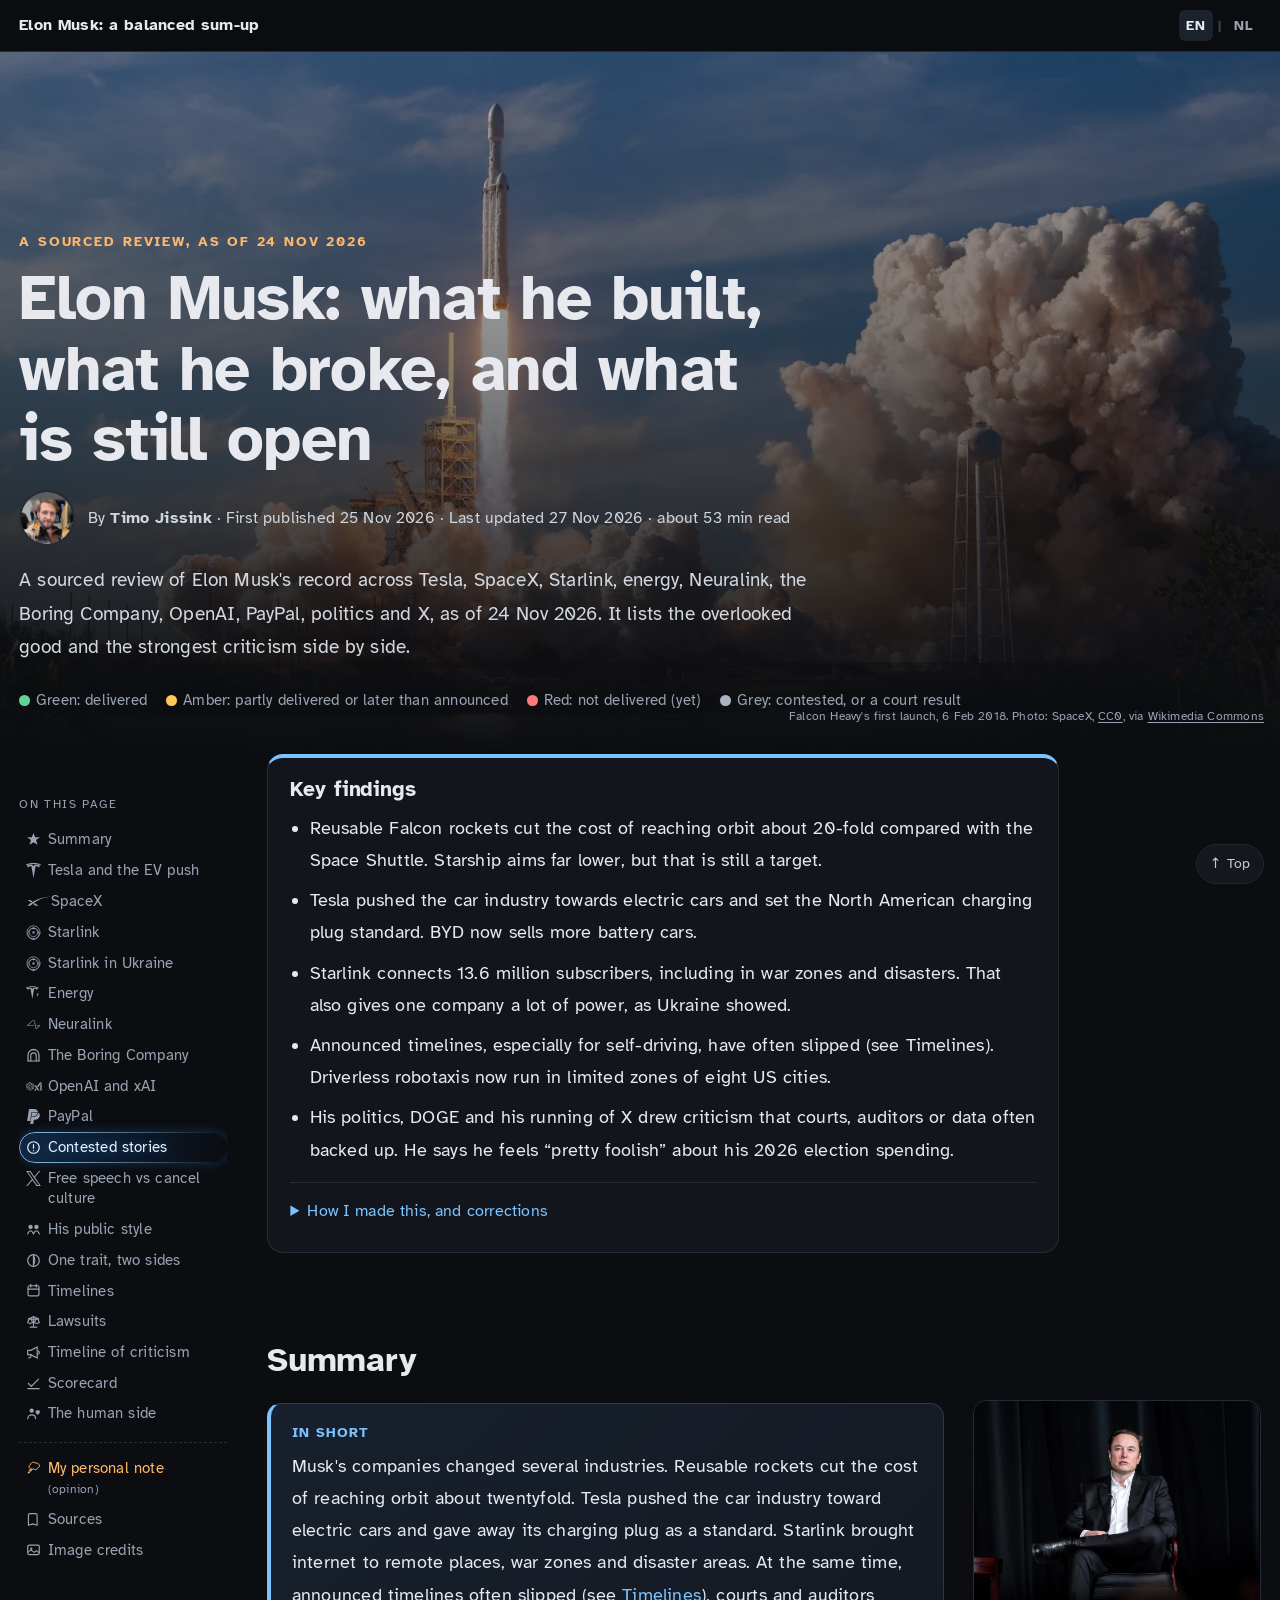
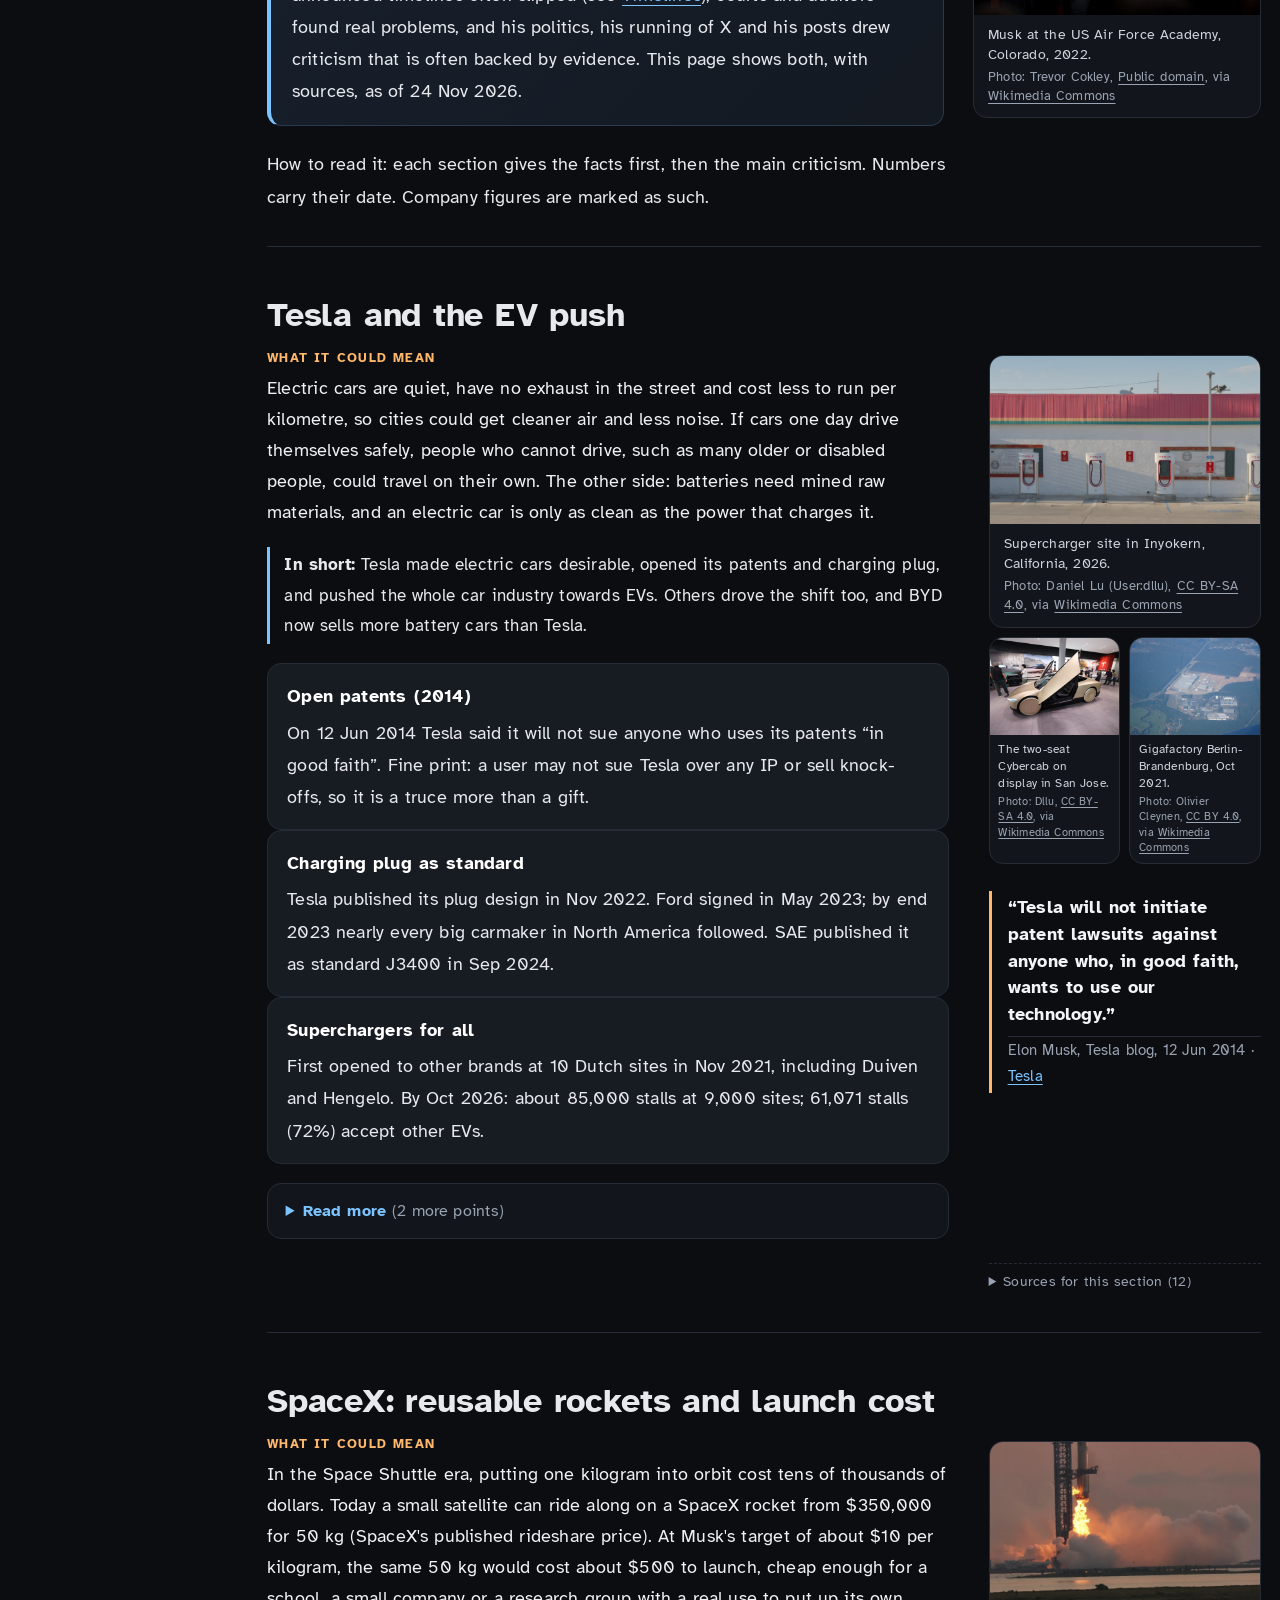
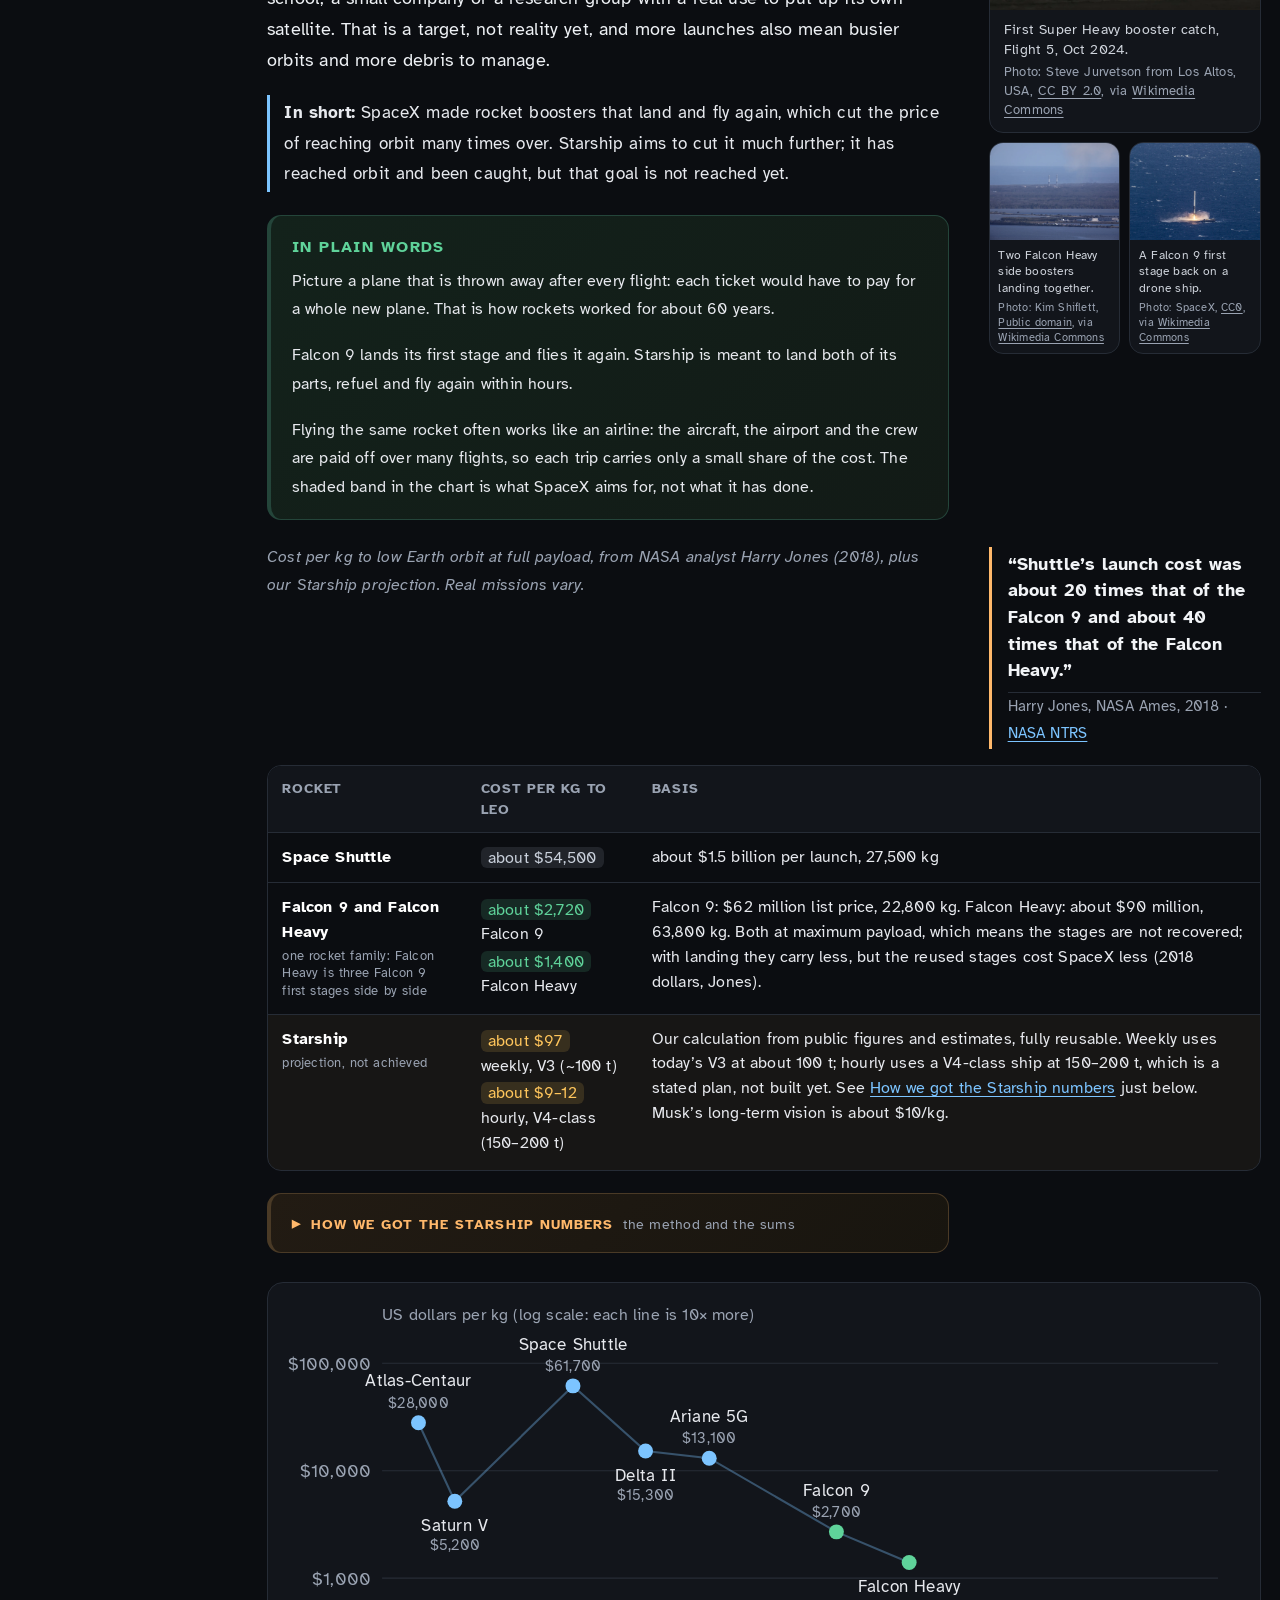
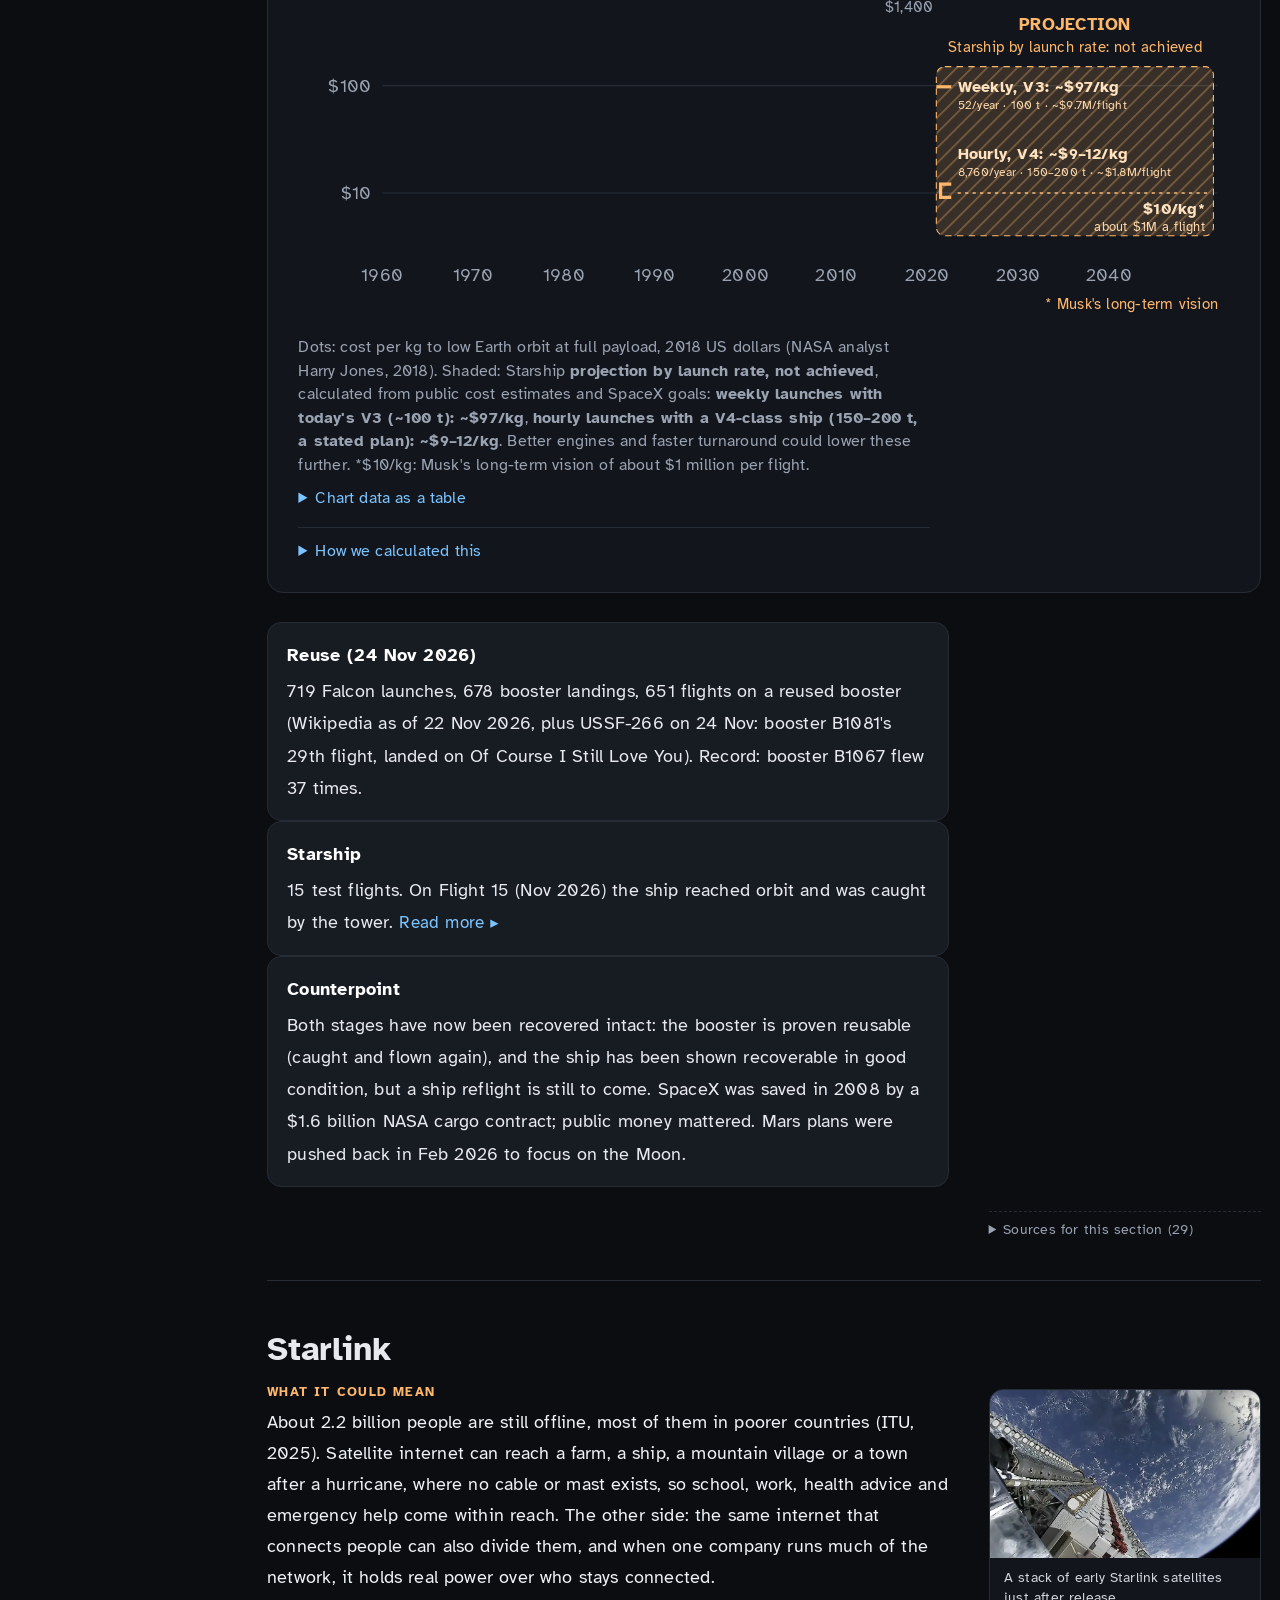
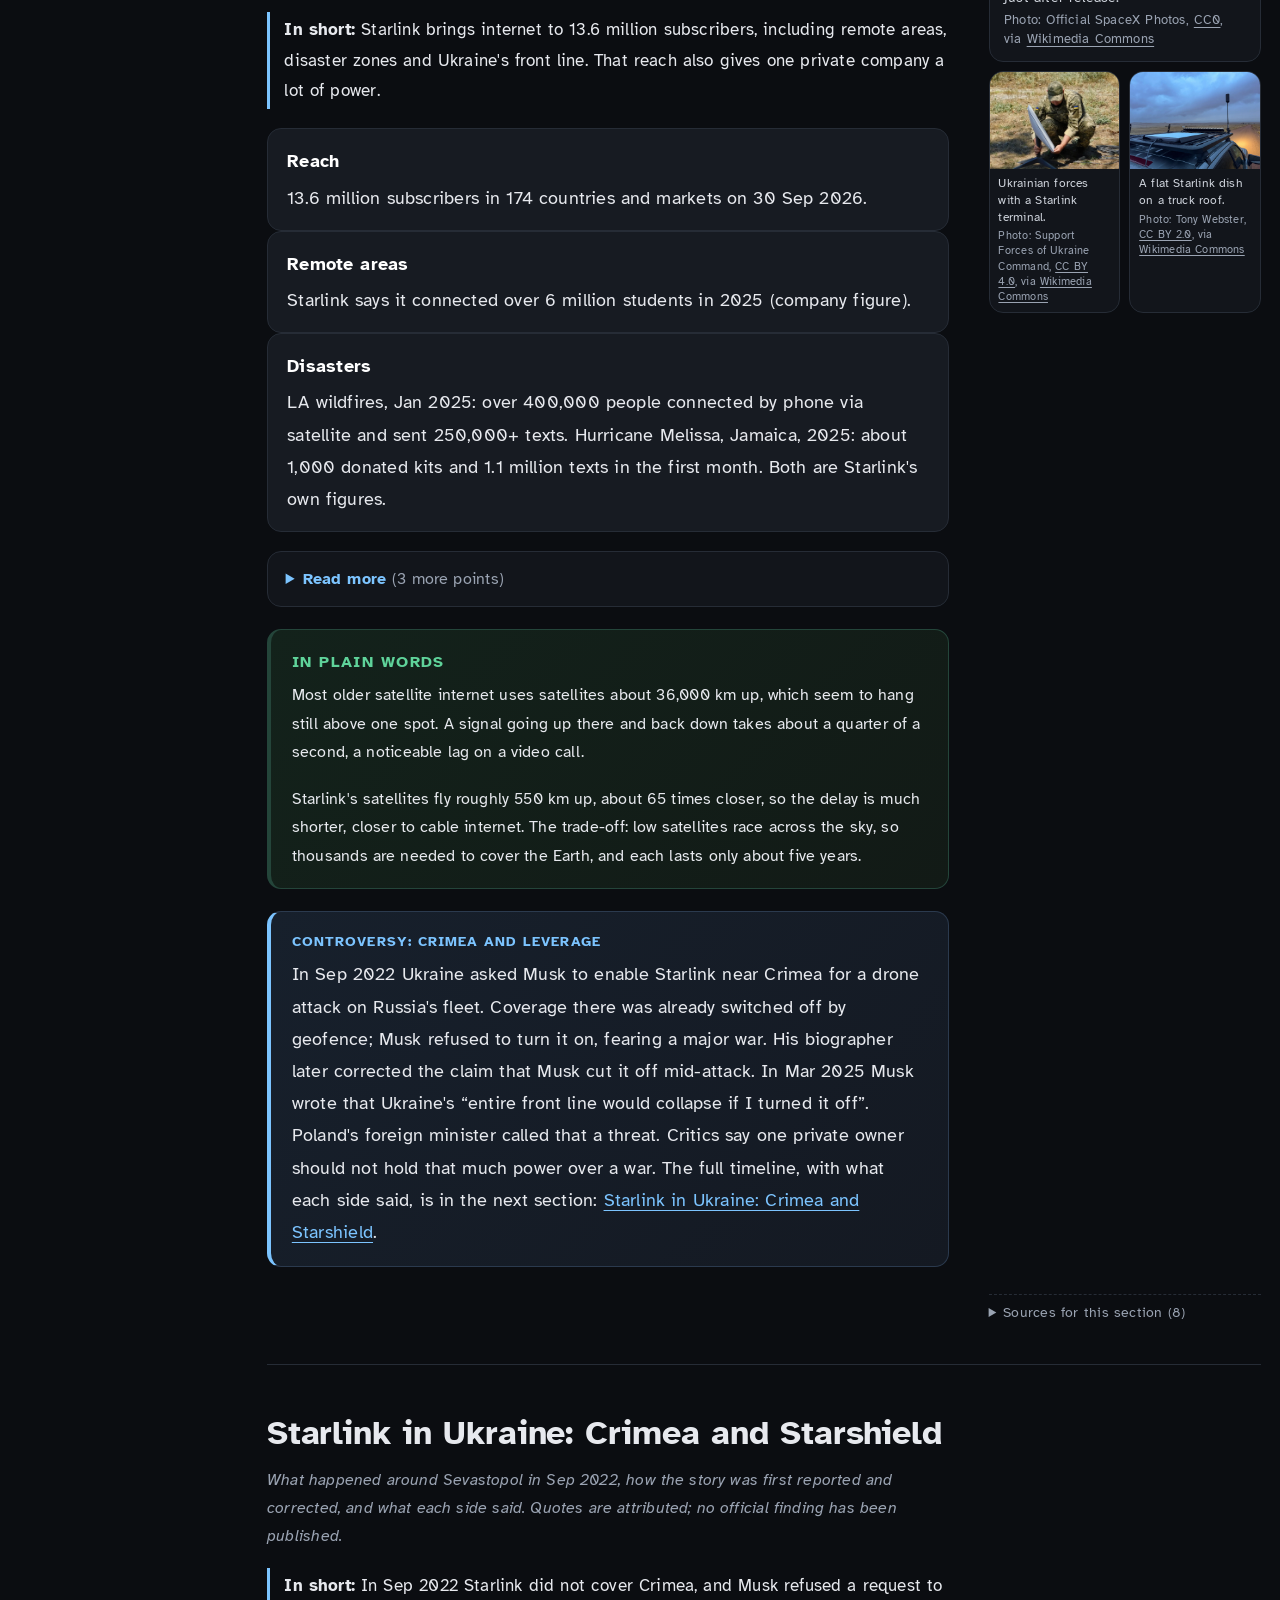
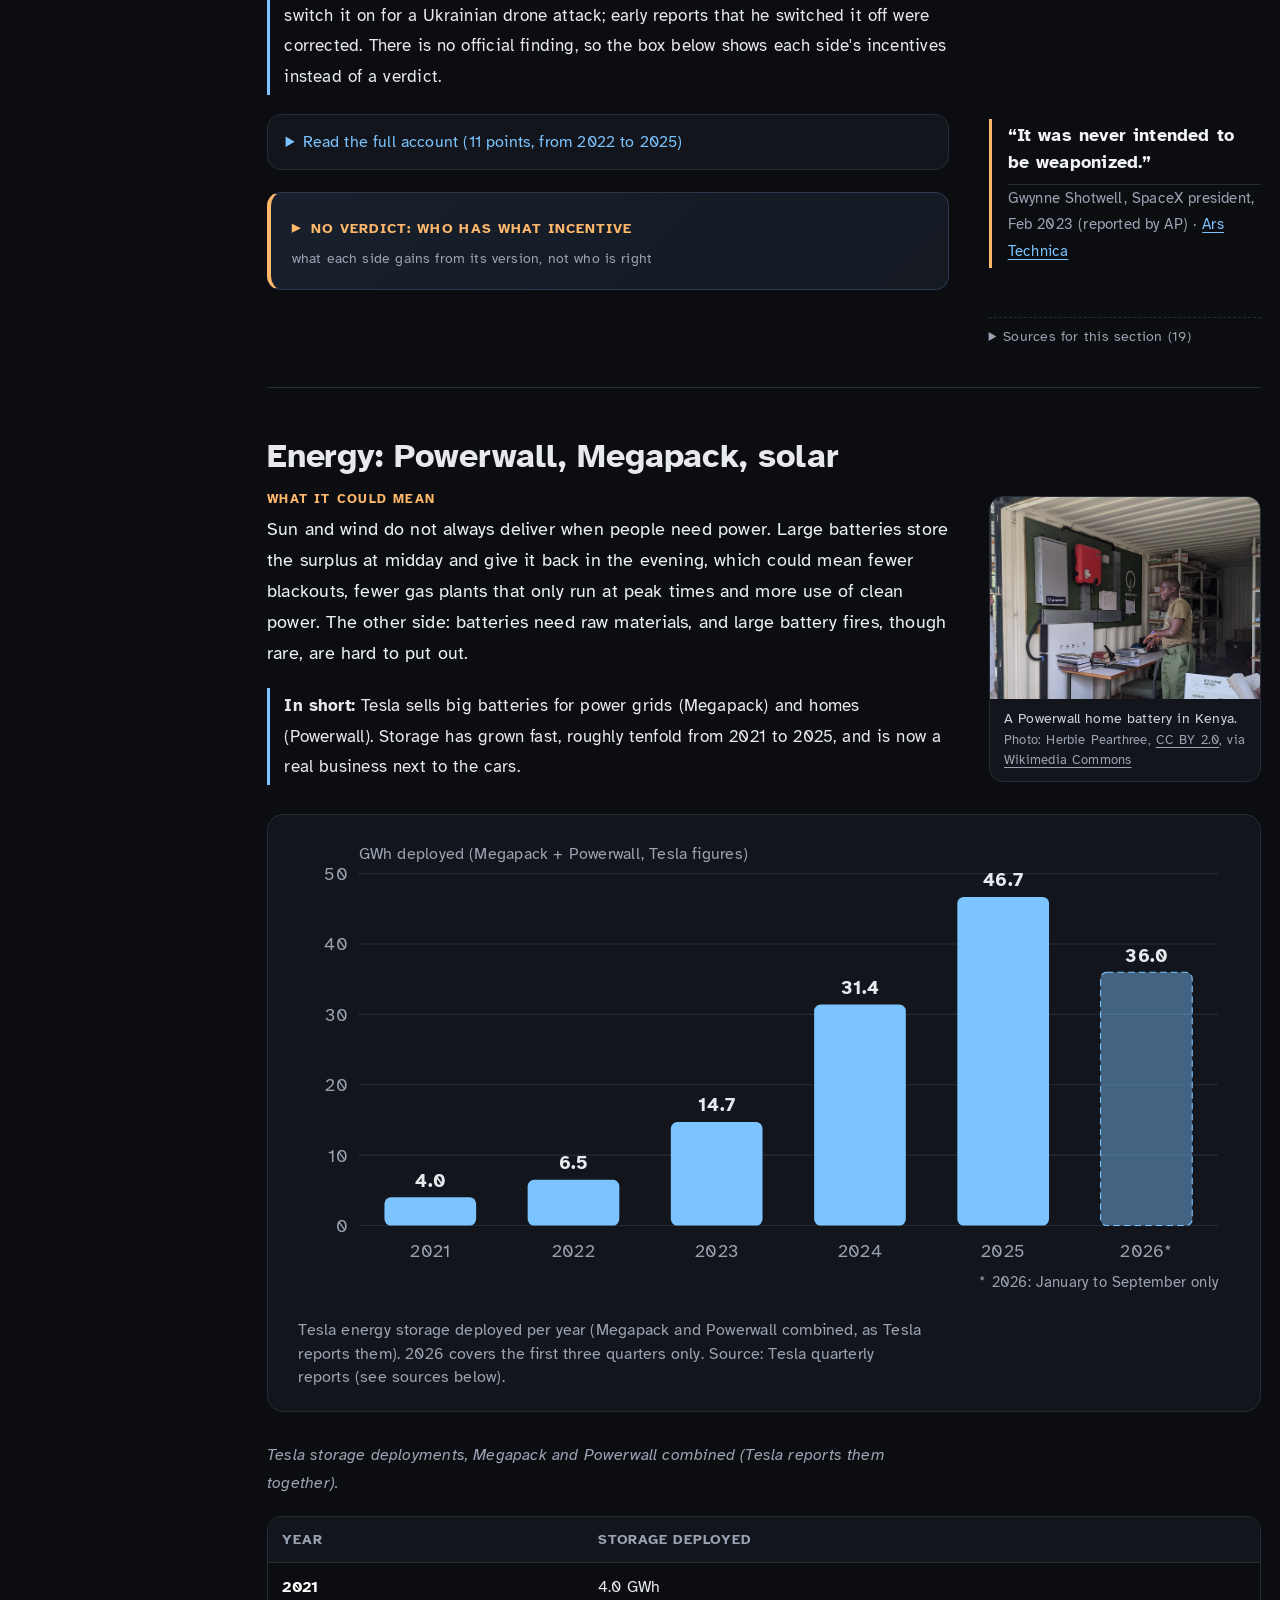
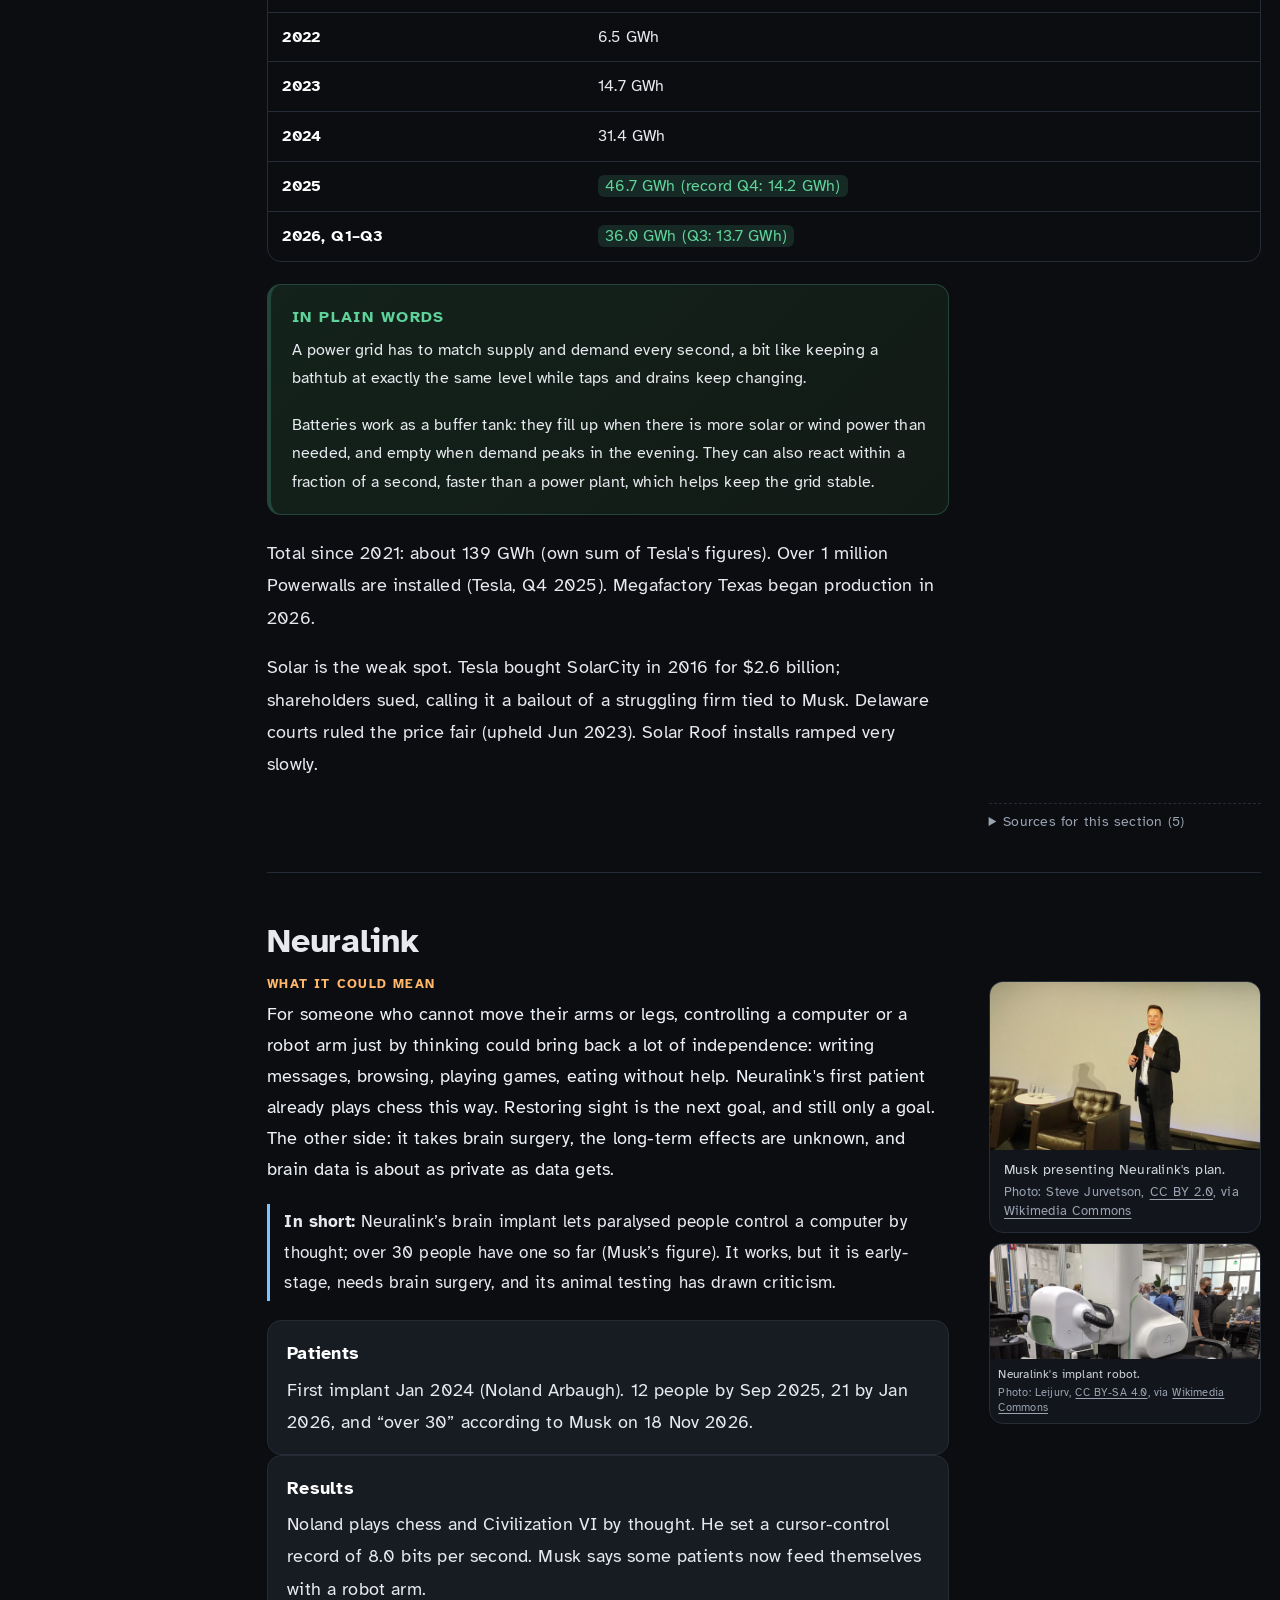
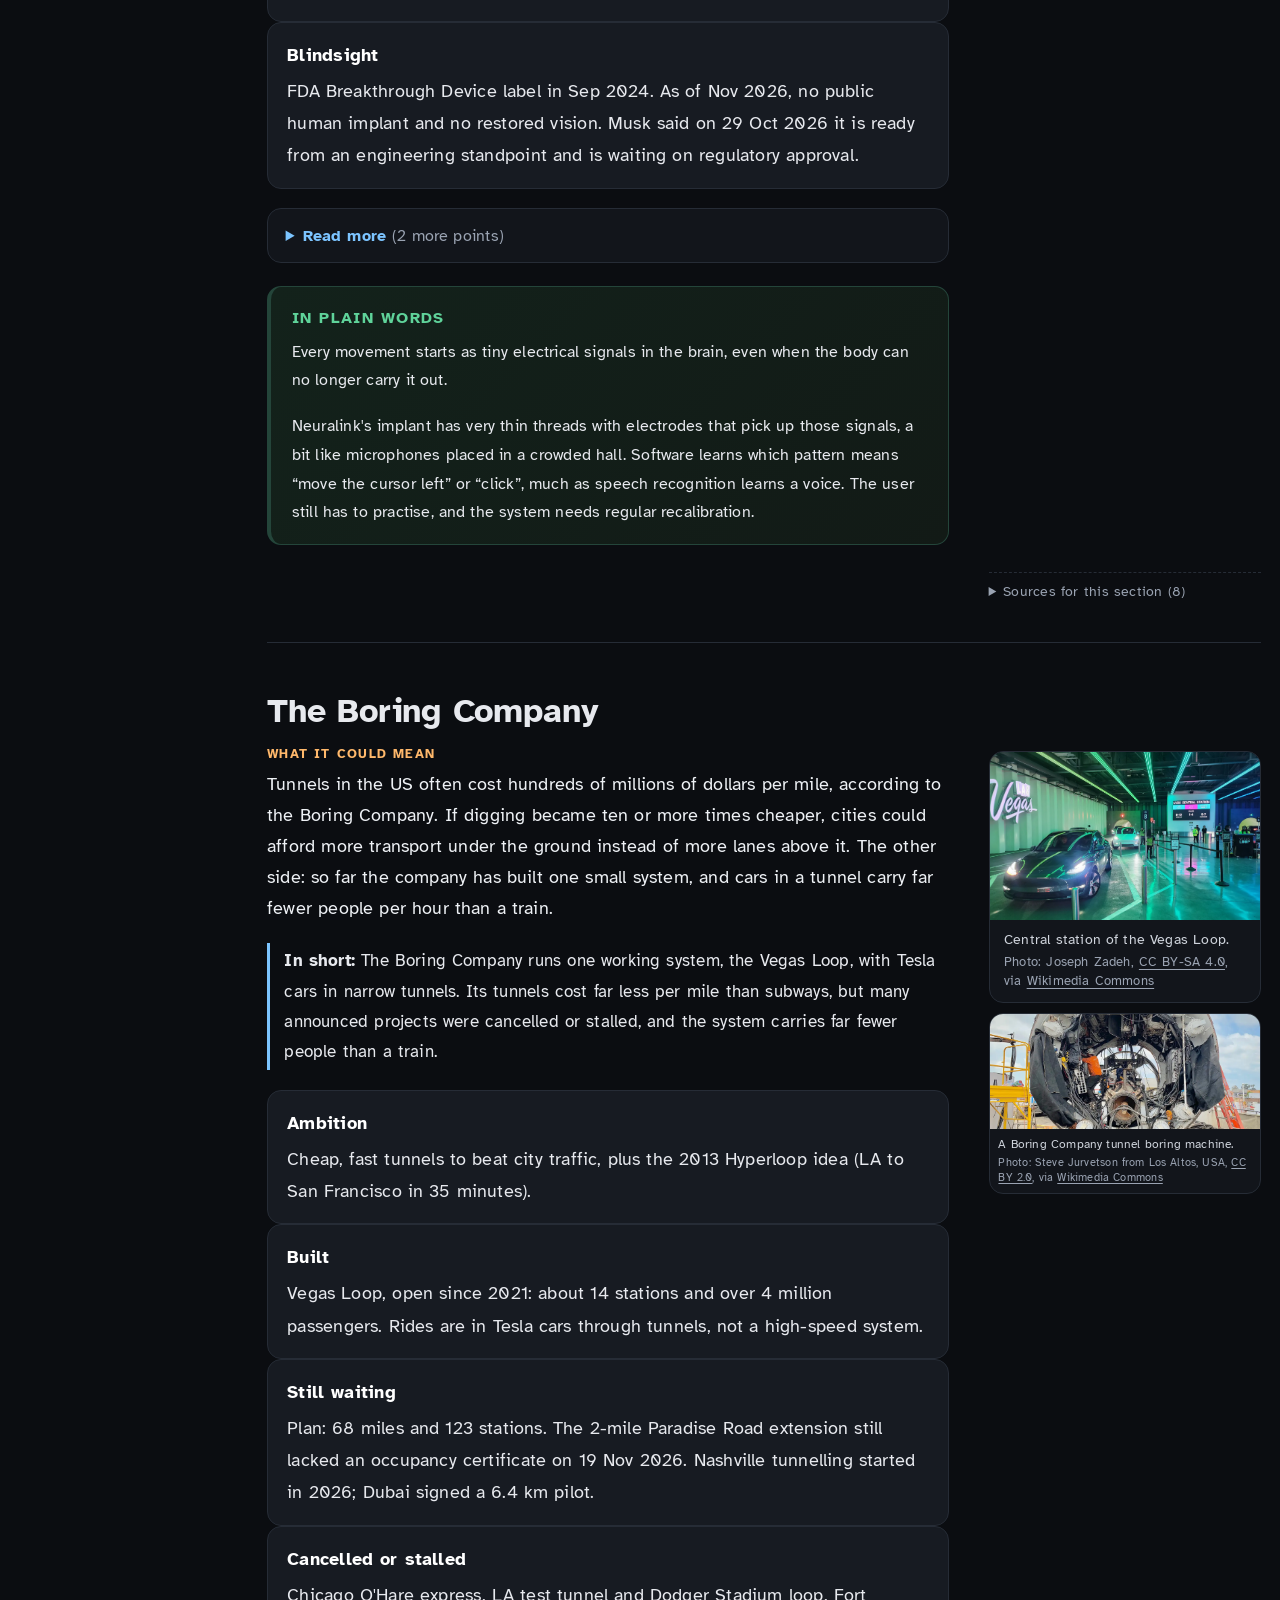
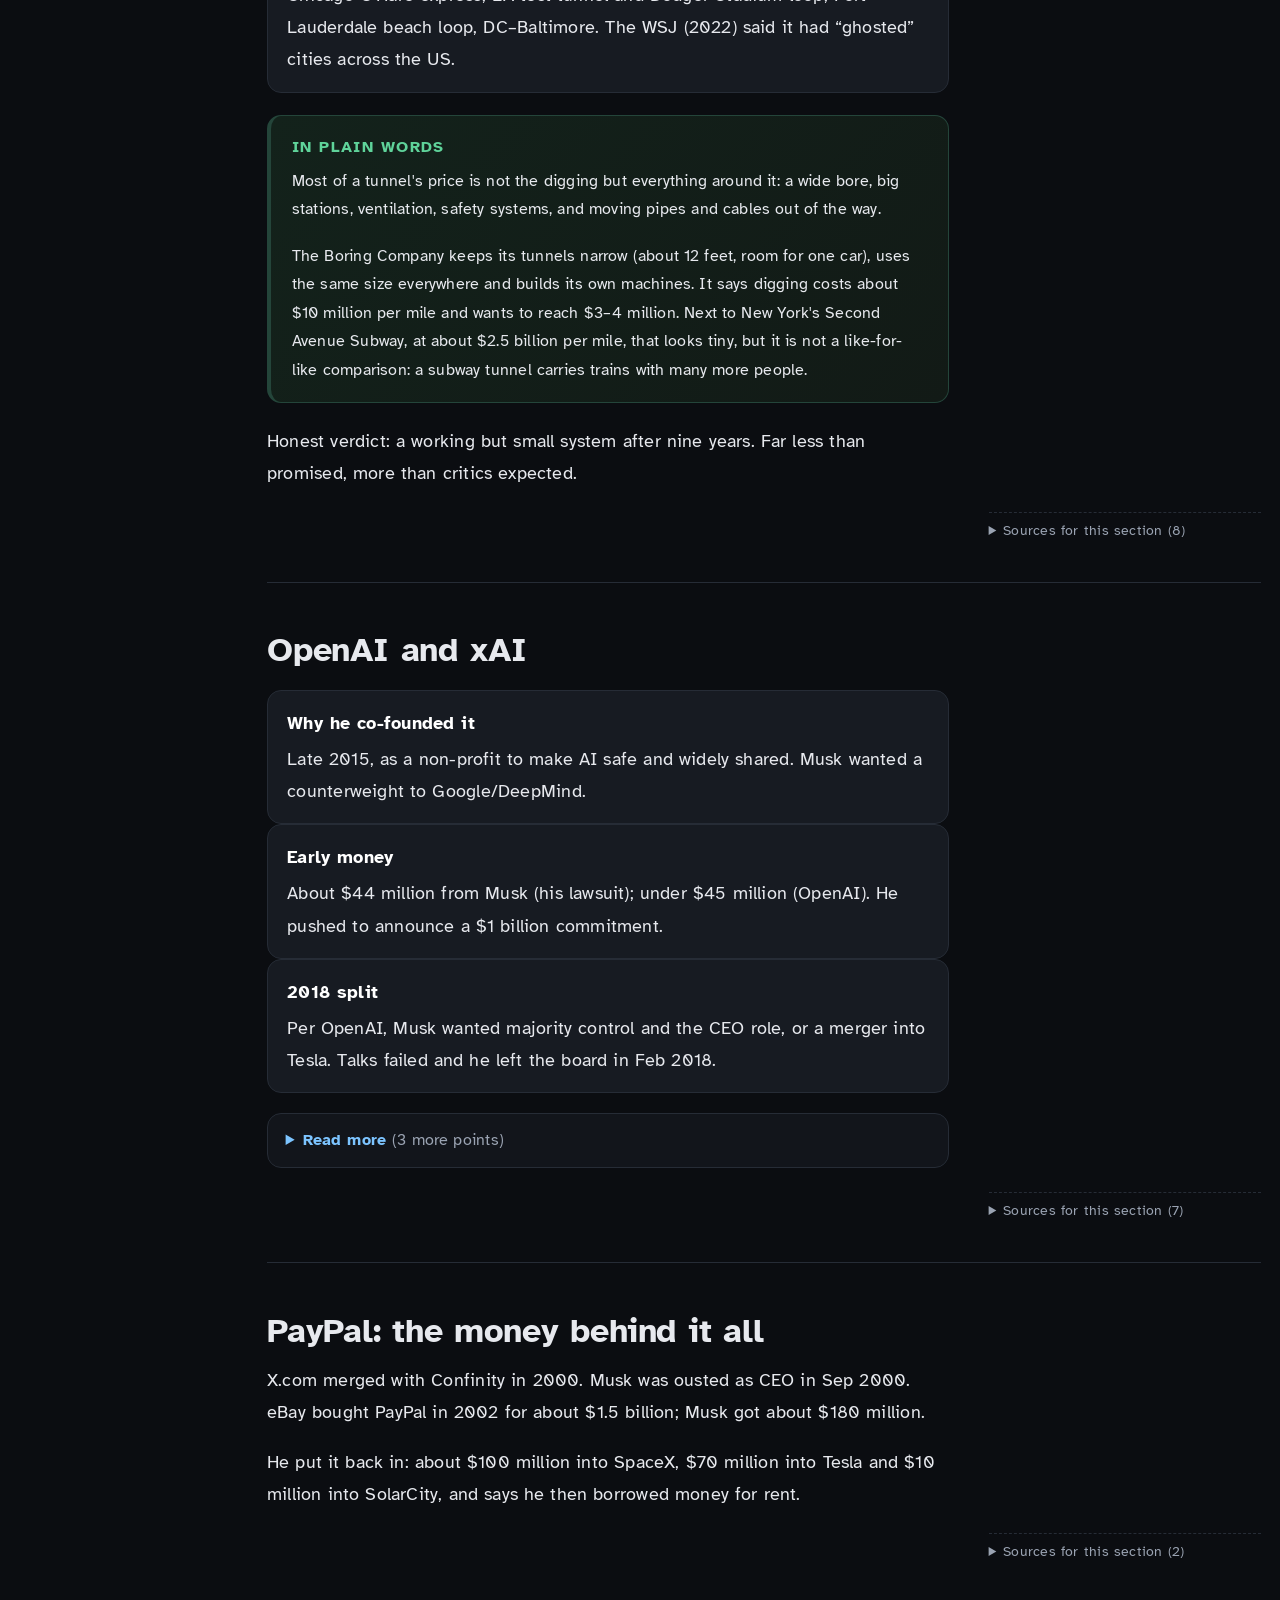
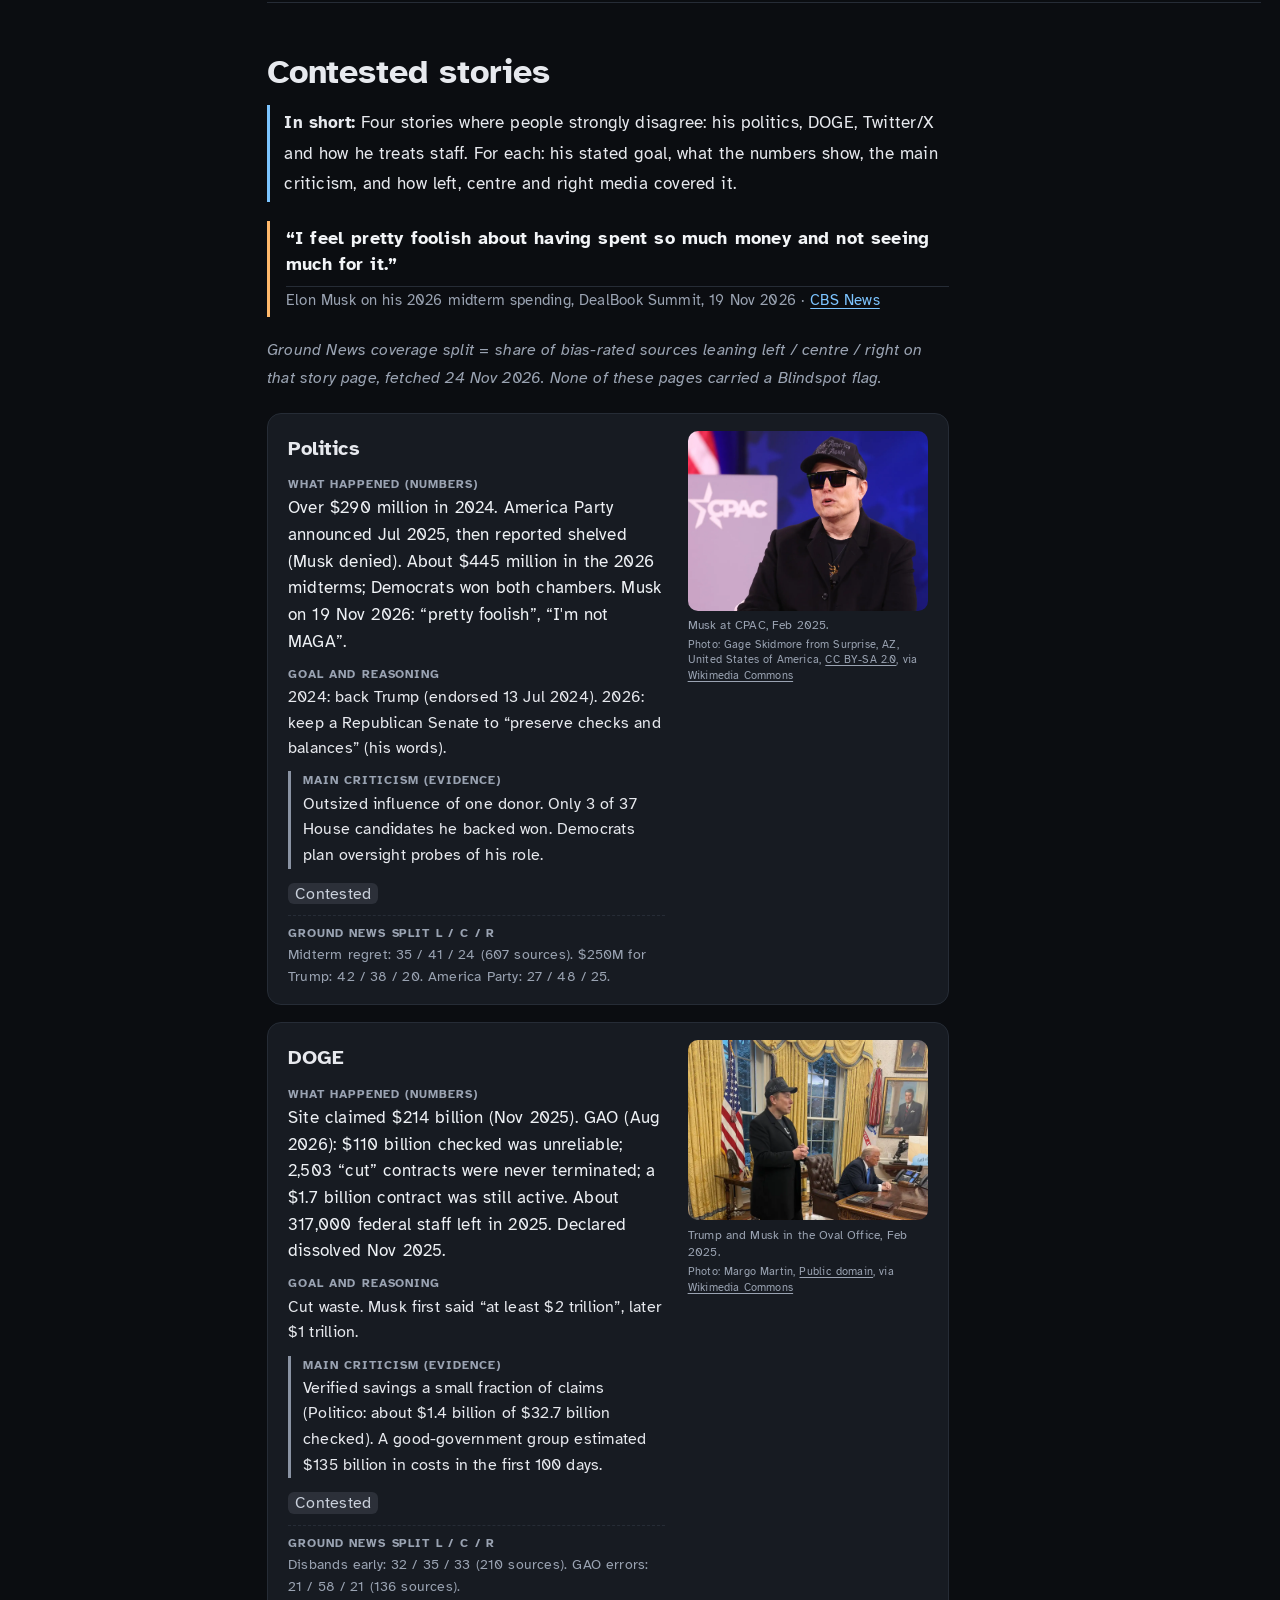
==== commit 36032a3e: "Preview: add a folded note on what Musk spends on himself Short EN+NL addition under One trait, two " ====
--- a/index.html
+++ b/index.html
@@ -31,7 +31,7 @@
 <link rel="preload" href="img/hero.webp" as="image">
 <link rel="stylesheet" href="style.css">
 <link rel="stylesheet" href="scroll-knob.css">
-<script type="application/ld+json">{"@context":"https://schema.org","@type":"Article","headline":"Elon Musk: what he built, what he broke, and what is still open","description":"Elon Musk facts with sources: Tesla, SpaceX, Starlink, Neuralink, X, DOGE and politics. What he achieved, what he promised and missed, and the main criticism, side by side. Updated Nov 2026.","author":{"@type":"Person","name":"Timo Jissink"},"dateModified":"2026-11-26","image":"https://timo-jissink.github.io/elon-musk/img/share.jpg","inLanguage":"en"}</script>
+<script type="application/ld+json">{"@context":"https://schema.org","@type":"Article","headline":"Elon Musk: what he built, what he broke, and what is still open","description":"Elon Musk facts with sources: Tesla, SpaceX, Starlink, Neuralink, X, DOGE and politics. What he achieved, what he promised and missed, and the main criticism, side by side. Updated Nov 2026.","author":{"@type":"Person","name":"Timo Jissink"},"dateModified":"2026-11-27","image":"https://timo-jissink.github.io/elon-musk/img/share.jpg","inLanguage":"en"}</script>
 </head>
 <body>
 <a class="skip" href="#content">Skip to content</a>
@@ -43,7 +43,6 @@
       <summary>Sections</summary>
       <ol>
         <li><a href="#summary">Summary</a></li>
-        <li><a href="#attention">Where his attention went</a></li>
         <li><a href="#tesla-and-the-ev-push">Tesla and the EV push</a></li>
         <li><a href="#spacex">SpaceX</a></li>
         <li><a href="#starlink">Starlink</a></li>
@@ -56,6 +55,7 @@
         <li><a href="#contested-stories">Contested stories</a></li>
         <li><a href="#free-speech-vs-cancel-culture">Free speech vs cancel culture</a></li>
         <li><a href="#his-public-style">His public style</a></li>
+        <li><a href="#one-trait-two-sides">One trait, two sides</a></li>
         <li><a href="#timelines">Timelines</a></li>
         <li><a href="#lawsuits">Lawsuits</a></li>
         <li><a href="#timeline-of-criticism">Timeline of criticism</a></li>
@@ -75,7 +75,7 @@
     <h1>Elon Musk: what he built, what he broke, and what is still open</h1>
     <div class="byline">
       <img class="headshot" src="img/timo-headshot.webp" width="56" height="56" alt="Photo of Timo Jissink">
-      <p>By <strong>Timo Jissink</strong> · First published 25 Nov 2026 · Last updated <time datetime="2026-11-26">26 Nov 2026</time> · about 47 min read</p>
+      <p>By <strong>Timo Jissink</strong> · First published 25 Nov 2026 · Last updated <time datetime="2026-11-27">27 Nov 2026</time> · about 53 min read</p>
     </div>
     <p class="lede">A sourced review of Elon Musk's record across Tesla, SpaceX, Starlink, energy, Neuralink, the Boring Company, OpenAI, PayPal, politics and X, as of 24 Nov 2026. It lists the overlooked good and the strongest criticism side by side.</p>
     <ul class="legend" aria-label="Status key">
@@ -92,7 +92,6 @@
     <p>On this page</p>
     <ol>
         <li><a href="#summary">Summary</a></li>
-        <li><a href="#attention">Where his attention went</a></li>
         <li><a href="#tesla-and-the-ev-push">Tesla and the EV push</a></li>
         <li><a href="#spacex">SpaceX</a></li>
         <li><a href="#starlink">Starlink</a></li>
@@ -105,6 +104,7 @@
         <li><a href="#contested-stories">Contested stories</a></li>
         <li><a href="#free-speech-vs-cancel-culture">Free speech vs cancel culture</a></li>
         <li><a href="#his-public-style">His public style</a></li>
+        <li><a href="#one-trait-two-sides">One trait, two sides</a></li>
         <li><a href="#timelines">Timelines</a></li>
         <li><a href="#lawsuits">Lawsuits</a></li>
         <li><a href="#timeline-of-criticism">Timeline of criticism</a></li>
@@ -141,50 +141,6 @@
     <p>Musk's companies changed several industries. Reusable rockets cut the cost of reaching orbit about twentyfold. Tesla pushed the car industry toward electric cars and gave away its charging plug as a standard. Starlink brought internet to remote places, war zones and disaster areas. At the same time, announced timelines often slipped (see <a href="#timelines">Timelines</a>), courts and auditors found real problems, and his politics, his running of X and his posts drew criticism that is often backed by evidence. This page shows both, with sources, as of 24 Nov 2026.</p>
   </aside>
   <p>How to read it: each section gives the facts first, then the main criticism. Numbers carry their date. Company figures are marked as such.</p>
-</section>
-
-<!-- Section: Where his attention went. Edit the text below; keep the <section id> stable (links and images use it). -->
-<section id="attention">
-  <h2>Where his attention went</h2>
-  
-  <p class="inshort"><strong>In short:</strong> this is my estimate, not a measurement. In the 2010s almost all of his attention went to Tesla and SpaceX. Since 2022 it spreads out: Twitter/X, then AI, and in 2024–25 politics.</p>
-  <figure class="chart-fig">
-  <div class="chart-scroll fit"><svg class="chart chart-d" viewBox="0 0 900 480" role="img" aria-labelledby="att-title-d att-desc-d" font-family="Atkinson Hyperlegible, system-ui, sans-serif"><title id="att-title-d">Estimate: how Elon Musk split his working attention, 2000 to 2025</title><desc id="att-desc-d">Stacked area chart, an estimate and not a measurement. Early years are mostly PayPal then SpaceX. From 2008 to 2012 roughly half Tesla and half SpaceX. In 2017 Tesla about three quarters. In 2022 Twitter takes about 17 percent. In 2023 Twitter/X is the largest block at about 35 percent and xAI starts. In 2025 politics and DOGE are the largest block at about 32 percent, with AI at 20 percent.</desc><defs><pattern id="atthatchd" width="10" height="10" patternUnits="userSpaceOnUse" patternTransform="rotate(45)"><line x1="0" y1="0" x2="0" y2="10" stroke="#0b0d11" stroke-opacity=".3" stroke-width="2"/></pattern></defs><line x1="60" x2="700" y1="372.0" y2="372.0" stroke="#262c36"/><text x="50" y="377.0" text-anchor="end" font-size="16.0" fill="#9aa3b2">0</text><line x1="60" x2="700" y1="294.5" y2="294.5" stroke="#262c36"/><text x="50" y="299.5" text-anchor="end" font-size="16.0" fill="#9aa3b2">25</text><line x1="60" x2="700" y1="217.0" y2="217.0" stroke="#262c36"/><text x="50" y="222.0" text-anchor="end" font-size="16.0" fill="#9aa3b2">50</text><line x1="60" x2="700" y1="139.5" y2="139.5" stroke="#262c36"/><text x="50" y="144.5" text-anchor="end" font-size="16.0" fill="#9aa3b2">75</text><line x1="60" x2="700" y1="62.0" y2="62.0" stroke="#262c36"/><text x="50" y="67.0" text-anchor="end" font-size="16.0" fill="#9aa3b2">100</text><text x="60" y="32" font-size="15.0" fill="#9aa3b2">Estimated share of his working attention (%)</text><polygon points="60.0,62.0 85.6,93.0 111.2,217.0 136.8,372.0 162.4,372.0 188.0,372.0 213.6,372.0 239.2,372.0 264.8,372.0 290.4,372.0 316.0,372.0 341.6,372.0 367.2,372.0 392.8,372.0 418.4,372.0 444.0,372.0 469.6,372.0 495.2,372.0 520.8,372.0 546.4,372.0 572.0,372.0 597.6,372.0 623.2,372.0 648.8,372.0 674.4,372.0 700.0,372.0 700.0,372.0 674.4,372.0 648.8,372.0 623.2,372.0 597.6,372.0 572.0,372.0 546.4,372.0 520.8,372.0 495.2,372.0 469.6,372.0 444.0,372.0 418.4,372.0 392.8,372.0 367.2,372.0 341.6,372.0 316.0,372.0 290.4,372.0 264.8,372.0 239.2,372.0 213.6,372.0 188.0,372.0 162.4,372.0 136.8,372.0 111.2,372.0 85.6,372.0 60.0,372.0" fill="#7b8698" fill-opacity=".92" stroke="#0b0d11" stroke-width="1" stroke-linejoin="round"/><polygon points="60.0,62.0 85.6,93.0 111.2,217.0 136.8,372.0 162.4,325.5 188.0,310.0 213.6,310.0 239.2,279.0 264.8,223.2 290.4,223.2 316.0,223.2 341.6,223.2 367.2,223.2 392.8,217.0 418.4,217.0 444.0,217.0 469.6,210.8 495.2,139.5 520.8,124.0 546.4,155.0 572.0,170.5 597.6,210.8 623.2,235.6 648.8,294.5 674.4,303.8 700.0,310.0 700.0,372.0 674.4,372.0 648.8,372.0 623.2,372.0 597.6,372.0 572.0,372.0 546.4,372.0 520.8,372.0 495.2,372.0 469.6,372.0 444.0,372.0 418.4,372.0 392.8,372.0 367.2,372.0 341.6,372.0 316.0,372.0 290.4,372.0 264.8,372.0 239.2,372.0 213.6,372.0 188.0,372.0 162.4,372.0 136.8,372.0 111.2,217.0 85.6,93.0 60.0,62.0" fill="#7cc4ff" fill-opacity=".92" stroke="#0b0d11" stroke-width="1" stroke-linejoin="round"/><polygon points="60.0,62.0 85.6,62.0 111.2,62.0 136.8,62.0 162.4,62.0 188.0,62.0 213.6,77.5 239.2,77.5 264.8,77.5 290.4,77.5 316.0,77.5 341.6,77.5 367.2,77.5 392.8,77.5 418.4,77.5 444.0,86.8 469.6,93.0 495.2,80.6 520.8,77.5 546.4,86.8 572.0,86.8 597.6,93.0 623.2,139.5 648.8,226.3 674.4,241.8 700.0,272.8 700.0,310.0 674.4,303.8 648.8,294.5 623.2,235.6 597.6,210.8 572.0,170.5 546.4,155.0 520.8,124.0 495.2,139.5 469.6,210.8 444.0,217.0 418.4,217.0 392.8,217.0 367.2,223.2 341.6,223.2 316.0,223.2 290.4,223.2 264.8,223.2 239.2,279.0 213.6,310.0 188.0,310.0 162.4,325.5 136.8,372.0 111.2,217.0 85.6,93.0 60.0,62.0" fill="#5fd39a" fill-opacity=".92" stroke="#0b0d11" stroke-width="1" stroke-linejoin="round"/><polygon points="60.0,62.0 85.6,62.0 111.2,62.0 136.8,62.0 162.4,62.0 188.0,62.0 213.6,62.0 239.2,62.0 264.8,62.0 290.4,62.0 316.0,62.0 341.6,62.0 367.2,62.0 392.8,62.0 418.4,62.0 444.0,65.1 469.6,68.2 495.2,68.2 520.8,62.0 546.4,62.0 572.0,62.0 597.6,62.0 623.2,114.7 648.8,195.3 674.4,217.0 700.0,248.0 700.0,272.8 674.4,241.8 648.8,226.3 623.2,139.5 597.6,93.0 572.0,86.8 546.4,86.8 520.8,77.5 495.2,80.6 469.6,93.0 444.0,86.8 418.4,77.5 392.8,77.5 367.2,77.5 341.6,77.5 316.0,77.5 290.4,77.5 264.8,77.5 239.2,77.5 213.6,77.5 188.0,62.0 162.4,62.0 136.8,62.0 111.2,62.0 85.6,62.0 60.0,62.0" fill="#4a5262" fill-opacity=".92" stroke="#0b0d11" stroke-width="1" stroke-linejoin="round"/><polygon points="60.0,62.0 85.6,62.0 111.2,62.0 136.8,62.0 162.4,62.0 188.0,62.0 213.6,62.0 239.2,62.0 264.8,62.0 290.4,62.0 316.0,62.0 341.6,62.0 367.2,62.0 392.8,62.0 418.4,62.0 444.0,65.1 469.6,68.2 495.2,68.2 520.8,62.0 546.4,62.0 572.0,62.0 597.6,62.0 623.2,62.0 648.8,86.8 674.4,155.0 700.0,223.2 700.0,248.0 674.4,217.0 648.8,195.3 623.2,114.7 597.6,62.0 572.0,62.0 546.4,62.0 520.8,62.0 495.2,68.2 469.6,68.2 444.0,65.1 418.4,62.0 392.8,62.0 367.2,62.0 341.6,62.0 316.0,62.0 290.4,62.0 264.8,62.0 239.2,62.0 213.6,62.0 188.0,62.0 162.4,62.0 136.8,62.0 111.2,62.0 85.6,62.0 60.0,62.0" fill="#ffb86b" fill-opacity=".92" stroke="#0b0d11" stroke-width="1" stroke-linejoin="round"/><polygon points="60.0,62.0 85.6,62.0 111.2,62.0 136.8,62.0 162.4,62.0 188.0,62.0 213.6,62.0 239.2,62.0 264.8,62.0 290.4,62.0 316.0,62.0 341.6,62.0 367.2,62.0 392.8,62.0 418.4,62.0 444.0,62.0 469.6,62.0 495.2,62.0 520.8,62.0 546.4,62.0 572.0,62.0 597.6,62.0 623.2,62.0 648.8,62.0 674.4,108.5 700.0,161.2 700.0,223.2 674.4,155.0 648.8,86.8 623.2,62.0 597.6,62.0 572.0,62.0 546.4,62.0 520.8,62.0 495.2,68.2 469.6,68.2 444.0,65.1 418.4,62.0 392.8,62.0 367.2,62.0 341.6,62.0 316.0,62.0 290.4,62.0 264.8,62.0 239.2,62.0 213.6,62.0 188.0,62.0 162.4,62.0 136.8,62.0 111.2,62.0 85.6,62.0 60.0,62.0" fill="#c4b0f0" fill-opacity=".92" stroke="#0b0d11" stroke-width="1" stroke-linejoin="round"/><polygon points="60.0,62.0 85.6,62.0 111.2,62.0 136.8,62.0 162.4,62.0 188.0,62.0 213.6,62.0 239.2,62.0 264.8,62.0 290.4,62.0 316.0,62.0 341.6,62.0 367.2,62.0 392.8,62.0 418.4,62.0 444.0,62.0 469.6,62.0 495.2,62.0 520.8,62.0 546.4,62.0 572.0,62.0 597.6,62.0 623.2,62.0 648.8,62.0 674.4,62.0 700.0,62.0 700.0,161.2 674.4,108.5 648.8,62.0 623.2,62.0 597.6,62.0 572.0,62.0 546.4,62.0 520.8,62.0 495.2,62.0 469.6,62.0 444.0,62.0 418.4,62.0 392.8,62.0 367.2,62.0 341.6,62.0 316.0,62.0 290.4,62.0 264.8,62.0 239.2,62.0 213.6,62.0 188.0,62.0 162.4,62.0 136.8,62.0 111.2,62.0 85.6,62.0 60.0,62.0" fill="#e6d9a8" fill-opacity=".92" stroke="#0b0d11" stroke-width="1" stroke-linejoin="round"/><rect x="60.0" y="62" width="204.8" height="310" fill="url(#atthatchd)" pointer-events="none"/><rect x="367.2" y="62" width="128.0" height="310" fill="url(#atthatchd)" pointer-events="none"/><rect x="572.0" y="62" width="128.0" height="310" fill="url(#atthatchd)" pointer-events="none"/><text x="96.0" y="222.0" text-anchor="middle" font-size="17.0" font-weight="700" fill="#0b0d11">PayPal</text><text x="162.4" y="198.8" text-anchor="middle" font-size="17.0" font-weight="700" fill="#0b0d11">SpaceX</text><text x="520.8" y="253.0" text-anchor="middle" font-size="17.0" font-weight="700" fill="#0b0d11">Tesla</text><rect x="710" y="335.0" width="12" height="12" rx="3" fill="#7cc4ff"/><text x="728" y="346.0" font-size="15.0" fill="#e7e9ee">Tesla <tspan fill="#9aa3b2">20%</tspan></text><rect x="710" y="285.4" width="12" height="12" rx="3" fill="#5fd39a"/><text x="728" y="296.4" font-size="15.0" fill="#e7e9ee">SpaceX <tspan fill="#9aa3b2">12%</tspan></text><rect x="710" y="254.4" width="12" height="12" rx="3" fill="#4a5262"/><text x="728" y="265.4" font-size="15.0" fill="#e7e9ee">Other ventures <tspan fill="#9aa3b2">8%</tspan></text><rect x="710" y="229.6" width="12" height="12" rx="3" fill="#ffb86b"/><text x="728" y="240.6" font-size="15.0" fill="#e7e9ee">Twitter / X <tspan fill="#9aa3b2">8%</tspan></text><rect x="710" y="186.2" width="12" height="12" rx="3" fill="#c4b0f0"/><text x="728" y="197.2" font-size="15.0" fill="#e7e9ee">AI (OpenAI, xAI) <tspan fill="#9aa3b2">20%</tspan></text><rect x="710" y="105.6" width="12" height="12" rx="3" fill="#e6d9a8"/><text x="728" y="116.6" font-size="15.0" fill="#e7e9ee">Politics &amp; DOGE <tspan fill="#9aa3b2">32%</tspan></text><line x1="111.2" x2="111.2" y1="49" y2="62" stroke="#9aa3b2"/><text x="116.2" y="44" text-anchor="start" font-size="13.5" fill="#c9cfda">PayPal sold</text><line x1="264.8" x2="264.8" y1="49" y2="62" stroke="#9aa3b2"/><text x="269.8" y="44" text-anchor="start" font-size="13.5" fill="#c9cfda">2008 crisis</text><line x1="520.8" x2="520.8" y1="49" y2="62" stroke="#9aa3b2"/><text x="515.8" y="44" text-anchor="end" font-size="13.5" fill="#c9cfda">Model 3 crunch</text><line x1="623.2" x2="623.2" y1="49" y2="62" stroke="#9aa3b2"/><text x="618.2" y="44" text-anchor="end" font-size="13.5" fill="#c9cfda">Twitter deal</text><line x1="700.0" x2="700.0" y1="49" y2="62" stroke="#9aa3b2"/><text x="695.0" y="44" text-anchor="end" font-size="13.5" fill="#c9cfda">DOGE</text><text x="60.0" y="394" text-anchor="middle" font-size="16.0" fill="#9aa3b2">2000</text><text x="188.0" y="394" text-anchor="middle" font-size="16.0" fill="#9aa3b2">2005</text><text x="316.0" y="394" text-anchor="middle" font-size="16.0" fill="#9aa3b2">2010</text><text x="444.0" y="394" text-anchor="middle" font-size="16.0" fill="#9aa3b2">2015</text><text x="572.0" y="394" text-anchor="middle" font-size="16.0" fill="#9aa3b2">2020</text><text x="700.0" y="394" text-anchor="middle" font-size="16.0" fill="#9aa3b2">2025</text><rect x="60.0" y="408" width="12.8" height="12" fill="#323a48" stroke="#0b0d11" stroke-width=".8"/><rect x="72.8" y="408" width="25.6" height="12" fill="#323a48" stroke="#0b0d11" stroke-width=".8"/><rect x="98.4" y="408" width="25.6" height="12" fill="#323a48" stroke="#0b0d11" stroke-width=".8"/><rect x="124.0" y="408" width="25.6" height="12" fill="#323a48" stroke="#0b0d11" stroke-width=".8"/><rect x="149.6" y="408" width="25.6" height="12" fill="#323a48" stroke="#0b0d11" stroke-width=".8"/><rect x="175.2" y="408" width="25.6" height="12" fill="#323a48" stroke="#0b0d11" stroke-width=".8"/><rect x="200.8" y="408" width="25.6" height="12" fill="#323a48" stroke="#0b0d11" stroke-width=".8"/><rect x="226.4" y="408" width="25.6" height="12" fill="#323a48" stroke="#0b0d11" stroke-width=".8"/><rect x="252.0" y="408" width="25.6" height="12" fill="#8a94a6" stroke="#0b0d11" stroke-width=".8"/><rect x="277.6" y="408" width="25.6" height="12" fill="#8a94a6" stroke="#0b0d11" stroke-width=".8"/><rect x="303.2" y="408" width="25.6" height="12" fill="#8a94a6" stroke="#0b0d11" stroke-width=".8"/><rect x="328.8" y="408" width="25.6" height="12" fill="#8a94a6" stroke="#0b0d11" stroke-width=".8"/><rect x="354.4" y="408" width="25.6" height="12" fill="#8a94a6" stroke="#0b0d11" stroke-width=".8"/><rect x="380.0" y="408" width="25.6" height="12" fill="#323a48" stroke="#0b0d11" stroke-width=".8"/><rect x="405.6" y="408" width="25.6" height="12" fill="#323a48" stroke="#0b0d11" stroke-width=".8"/><rect x="431.2" y="408" width="25.6" height="12" fill="#323a48" stroke="#0b0d11" stroke-width=".8"/><rect x="456.8" y="408" width="25.6" height="12" fill="#323a48" stroke="#0b0d11" stroke-width=".8"/><rect x="482.4" y="408" width="25.6" height="12" fill="#e7e9ee" stroke="#0b0d11" stroke-width=".8"/><rect x="508.0" y="408" width="25.6" height="12" fill="#8a94a6" stroke="#0b0d11" stroke-width=".8"/><rect x="533.6" y="408" width="25.6" height="12" fill="#8a94a6" stroke="#0b0d11" stroke-width=".8"/><rect x="559.2" y="408" width="25.6" height="12" fill="#8a94a6" stroke="#0b0d11" stroke-width=".8"/><rect x="584.8" y="408" width="25.6" height="12" fill="#323a48" stroke="#0b0d11" stroke-width=".8"/><rect x="610.4" y="408" width="25.6" height="12" fill="#8a94a6" stroke="#0b0d11" stroke-width=".8"/><rect x="636.0" y="408" width="25.6" height="12" fill="#323a48" stroke="#0b0d11" stroke-width=".8"/><rect x="661.6" y="408" width="25.6" height="12" fill="#323a48" stroke="#0b0d11" stroke-width=".8"/><rect x="687.2" y="408" width="12.8" height="12" fill="#8a94a6" stroke="#0b0d11" stroke-width=".8"/><text x="60" y="442" font-size="14" fill="#9aa3b2">How sure I am:</text><rect x="210" y="430" width="14" height="14" fill="#e7e9ee"/><text x="230" y="442" font-size="14" fill="#c9cfda">Stated by Musk or in court</text><rect x="444.4" y="430" width="14" height="14" fill="#8a94a6"/><text x="464.4" y="442" font-size="14" fill="#c9cfda">A source gives the direction</text><rect x="693.6" y="430" width="14" height="14" fill="#323a48"/><rect x="693.6" y="430" width="14" height="14" fill="url(#atthatchd)"/><text x="713.6" y="442" font-size="14" fill="#c9cfda">Dates only: a guess</text><rect x="68" y="70" width="90" height="24" rx="12" fill="#0b0d11" fill-opacity=".75" stroke="#ffb86b"/><text x="113.0" y="86" text-anchor="middle" font-size="14" font-weight="700" fill="#ffb86b">ESTIMATE</text></svg><svg class="chart chart-m" viewBox="0 0 380 560" role="img" aria-labelledby="att-title-m att-desc-m" font-family="Atkinson Hyperlegible, system-ui, sans-serif"><title id="att-title-m">Estimate: how Elon Musk split his working attention, 2000 to 2025</title><desc id="att-desc-m">Stacked area chart, an estimate and not a measurement. Early years are mostly PayPal then SpaceX. From 2008 to 2012 roughly half Tesla and half SpaceX. In 2017 Tesla about three quarters. In 2022 Twitter takes about 17 percent. In 2023 Twitter/X is the largest block at about 35 percent and xAI starts. In 2025 politics and DOGE are the largest block at about 32 percent, with AI at 20 percent.</desc><defs><pattern id="atthatchm" width="10" height="10" patternUnits="userSpaceOnUse" patternTransform="rotate(45)"><line x1="0" y1="0" x2="0" y2="10" stroke="#0b0d11" stroke-opacity=".3" stroke-width="2"/></pattern></defs><line x1="36" x2="268" y1="400.0" y2="400.0" stroke="#262c36"/><text x="30" y="405.0" text-anchor="end" font-size="13.1" fill="#9aa3b2">0</text><line x1="36" x2="268" y1="324.0" y2="324.0" stroke="#262c36"/><text x="30" y="329.0" text-anchor="end" font-size="13.1" fill="#9aa3b2">25</text><line x1="36" x2="268" y1="248.0" y2="248.0" stroke="#262c36"/><text x="30" y="253.0" text-anchor="end" font-size="13.1" fill="#9aa3b2">50</text><line x1="36" x2="268" y1="172.0" y2="172.0" stroke="#262c36"/><text x="30" y="177.0" text-anchor="end" font-size="13.1" fill="#9aa3b2">75</text><line x1="36" x2="268" y1="96.0" y2="96.0" stroke="#262c36"/><text x="30" y="101.0" text-anchor="end" font-size="13.1" fill="#9aa3b2">100</text><text x="10" y="34" font-size="12.3" fill="#9aa3b2">Estimated share of his working attention (%)</text><polygon points="36.0,96.0 45.3,126.4 54.6,248.0 63.8,400.0 73.1,400.0 82.4,400.0 91.7,400.0 101.0,400.0 110.2,400.0 119.5,400.0 128.8,400.0 138.1,400.0 147.4,400.0 156.6,400.0 165.9,400.0 175.2,400.0 184.5,400.0 193.8,400.0 203.0,400.0 212.3,400.0 221.6,400.0 230.9,400.0 240.2,400.0 249.4,400.0 258.7,400.0 268.0,400.0 268.0,400.0 258.7,400.0 249.4,400.0 240.2,400.0 230.9,400.0 221.6,400.0 212.3,400.0 203.0,400.0 193.8,400.0 184.5,400.0 175.2,400.0 165.9,400.0 156.6,400.0 147.4,400.0 138.1,400.0 128.8,400.0 119.5,400.0 110.2,400.0 101.0,400.0 91.7,400.0 82.4,400.0 73.1,400.0 63.8,400.0 54.6,400.0 45.3,400.0 36.0,400.0" fill="#7b8698" fill-opacity=".92" stroke="#0b0d11" stroke-width="1" stroke-linejoin="round"/><polygon points="36.0,96.0 45.3,126.4 54.6,248.0 63.8,400.0 73.1,354.4 82.4,339.2 91.7,339.2 101.0,308.8 110.2,254.1 119.5,254.1 128.8,254.1 138.1,254.1 147.4,254.1 156.6,248.0 165.9,248.0 175.2,248.0 184.5,241.9 193.8,172.0 203.0,156.8 212.3,187.2 221.6,202.4 230.9,241.9 240.2,266.2 249.4,324.0 258.7,333.1 268.0,339.2 268.0,400.0 258.7,400.0 249.4,400.0 240.2,400.0 230.9,400.0 221.6,400.0 212.3,400.0 203.0,400.0 193.8,400.0 184.5,400.0 175.2,400.0 165.9,400.0 156.6,400.0 147.4,400.0 138.1,400.0 128.8,400.0 119.5,400.0 110.2,400.0 101.0,400.0 91.7,400.0 82.4,400.0 73.1,400.0 63.8,400.0 54.6,248.0 45.3,126.4 36.0,96.0" fill="#7cc4ff" fill-opacity=".92" stroke="#0b0d11" stroke-width="1" stroke-linejoin="round"/><polygon points="36.0,96.0 45.3,96.0 54.6,96.0 63.8,96.0 73.1,96.0 82.4,96.0 91.7,111.2 101.0,111.2 110.2,111.2 119.5,111.2 128.8,111.2 138.1,111.2 147.4,111.2 156.6,111.2 165.9,111.2 175.2,120.3 184.5,126.4 193.8,114.2 203.0,111.2 212.3,120.3 221.6,120.3 230.9,126.4 240.2,172.0 249.4,257.1 258.7,272.3 268.0,302.7 268.0,339.2 258.7,333.1 249.4,324.0 240.2,266.2 230.9,241.9 221.6,202.4 212.3,187.2 203.0,156.8 193.8,172.0 184.5,241.9 175.2,248.0 165.9,248.0 156.6,248.0 147.4,254.1 138.1,254.1 128.8,254.1 119.5,254.1 110.2,254.1 101.0,308.8 91.7,339.2 82.4,339.2 73.1,354.4 63.8,400.0 54.6,248.0 45.3,126.4 36.0,96.0" fill="#5fd39a" fill-opacity=".92" stroke="#0b0d11" stroke-width="1" stroke-linejoin="round"/><polygon points="36.0,96.0 45.3,96.0 54.6,96.0 63.8,96.0 73.1,96.0 82.4,96.0 91.7,96.0 101.0,96.0 110.2,96.0 119.5,96.0 128.8,96.0 138.1,96.0 147.4,96.0 156.6,96.0 165.9,96.0 175.2,99.0 184.5,102.1 193.8,102.1 203.0,96.0 212.3,96.0 221.6,96.0 230.9,96.0 240.2,147.7 249.4,226.7 258.7,248.0 268.0,278.4 268.0,302.7 258.7,272.3 249.4,257.1 240.2,172.0 230.9,126.4 221.6,120.3 212.3,120.3 203.0,111.2 193.8,114.2 184.5,126.4 175.2,120.3 165.9,111.2 156.6,111.2 147.4,111.2 138.1,111.2 128.8,111.2 119.5,111.2 110.2,111.2 101.0,111.2 91.7,111.2 82.4,96.0 73.1,96.0 63.8,96.0 54.6,96.0 45.3,96.0 36.0,96.0" fill="#4a5262" fill-opacity=".92" stroke="#0b0d11" stroke-width="1" stroke-linejoin="round"/><polygon points="36.0,96.0 45.3,96.0 54.6,96.0 63.8,96.0 73.1,96.0 82.4,96.0 91.7,96.0 101.0,96.0 110.2,96.0 119.5,96.0 128.8,96.0 138.1,96.0 147.4,96.0 156.6,96.0 165.9,96.0 175.2,99.0 184.5,102.1 193.8,102.1 203.0,96.0 212.3,96.0 221.6,96.0 230.9,96.0 240.2,96.0 249.4,120.3 258.7,187.2 268.0,254.1 268.0,278.4 258.7,248.0 249.4,226.7 240.2,147.7 230.9,96.0 221.6,96.0 212.3,96.0 203.0,96.0 193.8,102.1 184.5,102.1 175.2,99.0 165.9,96.0 156.6,96.0 147.4,96.0 138.1,96.0 128.8,96.0 119.5,96.0 110.2,96.0 101.0,96.0 91.7,96.0 82.4,96.0 73.1,96.0 63.8,96.0 54.6,96.0 45.3,96.0 36.0,96.0" fill="#ffb86b" fill-opacity=".92" stroke="#0b0d11" stroke-width="1" stroke-linejoin="round"/><polygon points="36.0,96.0 45.3,96.0 54.6,96.0 63.8,96.0 73.1,96.0 82.4,96.0 91.7,96.0 101.0,96.0 110.2,96.0 119.5,96.0 128.8,96.0 138.1,96.0 147.4,96.0 156.6,96.0 165.9,96.0 175.2,96.0 184.5,96.0 193.8,96.0 203.0,96.0 212.3,96.0 221.6,96.0 230.9,96.0 240.2,96.0 249.4,96.0 258.7,141.6 268.0,193.3 268.0,254.1 258.7,187.2 249.4,120.3 240.2,96.0 230.9,96.0 221.6,96.0 212.3,96.0 203.0,96.0 193.8,102.1 184.5,102.1 175.2,99.0 165.9,96.0 156.6,96.0 147.4,96.0 138.1,96.0 128.8,96.0 119.5,96.0 110.2,96.0 101.0,96.0 91.7,96.0 82.4,96.0 73.1,96.0 63.8,96.0 54.6,96.0 45.3,96.0 36.0,96.0" fill="#c4b0f0" fill-opacity=".92" stroke="#0b0d11" stroke-width="1" stroke-linejoin="round"/><polygon points="36.0,96.0 45.3,96.0 54.6,96.0 63.8,96.0 73.1,96.0 82.4,96.0 91.7,96.0 101.0,96.0 110.2,96.0 119.5,96.0 128.8,96.0 138.1,96.0 147.4,96.0 156.6,96.0 165.9,96.0 175.2,96.0 184.5,96.0 193.8,96.0 203.0,96.0 212.3,96.0 221.6,96.0 230.9,96.0 240.2,96.0 249.4,96.0 258.7,96.0 268.0,96.0 268.0,193.3 258.7,141.6 249.4,96.0 240.2,96.0 230.9,96.0 221.6,96.0 212.3,96.0 203.0,96.0 193.8,96.0 184.5,96.0 175.2,96.0 165.9,96.0 156.6,96.0 147.4,96.0 138.1,96.0 128.8,96.0 119.5,96.0 110.2,96.0 101.0,96.0 91.7,96.0 82.4,96.0 73.1,96.0 63.8,96.0 54.6,96.0 45.3,96.0 36.0,96.0" fill="#e6d9a8" fill-opacity=".92" stroke="#0b0d11" stroke-width="1" stroke-linejoin="round"/><rect x="36.0" y="96" width="74.2" height="304" fill="url(#atthatchm)" pointer-events="none"/><rect x="147.4" y="96" width="46.4" height="304" fill="url(#atthatchm)" pointer-events="none"/><rect x="221.6" y="96" width="46.4" height="304" fill="url(#atthatchm)" pointer-events="none"/><text x="39.0" y="253.0" text-anchor="start" font-size="13.9" font-weight="700" fill="#0b0d11">PayPal</text><text x="82.4" y="222.6" text-anchor="middle" font-size="13.9" font-weight="700" fill="#0b0d11">SpaceX</text><text x="203.0" y="283.4" text-anchor="middle" font-size="13.9" font-weight="700" fill="#0b0d11">Tesla</text><rect x="276" y="363.6" width="12" height="12" rx="3" fill="#7cc4ff"/><text x="292" y="374.6" font-size="12.3" fill="#e7e9ee">Tesla <tspan fill="#9aa3b2">20%</tspan></text><rect x="276" y="315.0" width="12" height="12" rx="3" fill="#5fd39a"/><text x="292" y="326.0" font-size="12.3" fill="#e7e9ee">SpaceX <tspan fill="#9aa3b2">12%</tspan></text><rect x="276" y="284.6" width="12" height="12" rx="3" fill="#4a5262"/><text x="292" y="295.6" font-size="12.3" fill="#e7e9ee">Other <tspan fill="#9aa3b2">8%</tspan></text><rect x="276" y="260.2" width="12" height="12" rx="3" fill="#ffb86b"/><text x="292" y="271.2" font-size="12.3" fill="#e7e9ee">Twitter / X <tspan fill="#9aa3b2">8%</tspan></text><rect x="276" y="217.7" width="12" height="12" rx="3" fill="#c4b0f0"/><text x="292" y="228.7" font-size="12.3" fill="#e7e9ee">AI <tspan fill="#9aa3b2">20%</tspan></text><rect x="276" y="138.6" width="12" height="12" rx="3" fill="#e6d9a8"/><text x="292" y="149.6" font-size="12.3" fill="#e7e9ee">Politics <tspan fill="#9aa3b2">32%</tspan></text><line x1="110.2" x2="110.2" y1="83" y2="96" stroke="#9aa3b2"/><text x="115.2" y="78" text-anchor="start" font-size="12.2" fill="#c9cfda">2008 crisis</text><line x1="203.0" x2="203.0" y1="67" y2="96" stroke="#9aa3b2"/><text x="208.0" y="62" text-anchor="start" font-size="12.2" fill="#c9cfda">Model 3 crunch</text><line x1="240.2" x2="240.2" y1="83" y2="96" stroke="#9aa3b2"/><text x="245.2" y="78" text-anchor="start" font-size="12.2" fill="#c9cfda">Twitter deal</text><text x="36.0" y="422" text-anchor="middle" font-size="13.1" fill="#9aa3b2">2000</text><text x="82.4" y="422" text-anchor="middle" font-size="13.1" fill="#9aa3b2">2005</text><text x="128.8" y="422" text-anchor="middle" font-size="13.1" fill="#9aa3b2">2010</text><text x="175.2" y="422" text-anchor="middle" font-size="13.1" fill="#9aa3b2">2015</text><text x="221.6" y="422" text-anchor="middle" font-size="13.1" fill="#9aa3b2">2020</text><text x="268.0" y="422" text-anchor="middle" font-size="13.1" fill="#9aa3b2">2025</text><rect x="36.0" y="436" width="4.6" height="12" fill="#323a48" stroke="#0b0d11" stroke-width=".8"/><rect x="40.6" y="436" width="9.3" height="12" fill="#323a48" stroke="#0b0d11" stroke-width=".8"/><rect x="49.9" y="436" width="9.3" height="12" fill="#323a48" stroke="#0b0d11" stroke-width=".8"/><rect x="59.2" y="436" width="9.3" height="12" fill="#323a48" stroke="#0b0d11" stroke-width=".8"/><rect x="68.5" y="436" width="9.3" height="12" fill="#323a48" stroke="#0b0d11" stroke-width=".8"/><rect x="77.8" y="436" width="9.3" height="12" fill="#323a48" stroke="#0b0d11" stroke-width=".8"/><rect x="87.0" y="436" width="9.3" height="12" fill="#323a48" stroke="#0b0d11" stroke-width=".8"/><rect x="96.3" y="436" width="9.3" height="12" fill="#323a48" stroke="#0b0d11" stroke-width=".8"/><rect x="105.6" y="436" width="9.3" height="12" fill="#8a94a6" stroke="#0b0d11" stroke-width=".8"/><rect x="114.9" y="436" width="9.3" height="12" fill="#8a94a6" stroke="#0b0d11" stroke-width=".8"/><rect x="124.2" y="436" width="9.3" height="12" fill="#8a94a6" stroke="#0b0d11" stroke-width=".8"/><rect x="133.4" y="436" width="9.3" height="12" fill="#8a94a6" stroke="#0b0d11" stroke-width=".8"/><rect x="142.7" y="436" width="9.3" height="12" fill="#8a94a6" stroke="#0b0d11" stroke-width=".8"/><rect x="152.0" y="436" width="9.3" height="12" fill="#323a48" stroke="#0b0d11" stroke-width=".8"/><rect x="161.3" y="436" width="9.3" height="12" fill="#323a48" stroke="#0b0d11" stroke-width=".8"/><rect x="170.6" y="436" width="9.3" height="12" fill="#323a48" stroke="#0b0d11" stroke-width=".8"/><rect x="179.8" y="436" width="9.3" height="12" fill="#323a48" stroke="#0b0d11" stroke-width=".8"/><rect x="189.1" y="436" width="9.3" height="12" fill="#e7e9ee" stroke="#0b0d11" stroke-width=".8"/><rect x="198.4" y="436" width="9.3" height="12" fill="#8a94a6" stroke="#0b0d11" stroke-width=".8"/><rect x="207.7" y="436" width="9.3" height="12" fill="#8a94a6" stroke="#0b0d11" stroke-width=".8"/><rect x="217.0" y="436" width="9.3" height="12" fill="#8a94a6" stroke="#0b0d11" stroke-width=".8"/><rect x="226.2" y="436" width="9.3" height="12" fill="#323a48" stroke="#0b0d11" stroke-width=".8"/><rect x="235.5" y="436" width="9.3" height="12" fill="#8a94a6" stroke="#0b0d11" stroke-width=".8"/><rect x="244.8" y="436" width="9.3" height="12" fill="#323a48" stroke="#0b0d11" stroke-width=".8"/><rect x="254.1" y="436" width="9.3" height="12" fill="#323a48" stroke="#0b0d11" stroke-width=".8"/><rect x="263.4" y="436" width="4.6" height="12" fill="#8a94a6" stroke="#0b0d11" stroke-width=".8"/><text x="10" y="470" font-size="13" fill="#9aa3b2">How sure I am:</text><rect x="10" y="484" width="14" height="14" fill="#e7e9ee"/><text x="30" y="496" font-size="13.5" fill="#c9cfda">Stated by Musk or in court</text><rect x="10" y="506" width="14" height="14" fill="#8a94a6"/><text x="30" y="518" font-size="13.5" fill="#c9cfda">A source gives the direction</text><rect x="10" y="528" width="14" height="14" fill="#323a48"/><rect x="10" y="528" width="14" height="14" fill="url(#atthatchm)"/><text x="30" y="540" font-size="13.5" fill="#c9cfda">Dates only: a guess</text><rect x="44" y="104" width="78" height="24" rx="12" fill="#0b0d11" fill-opacity=".75" stroke="#ffb86b"/><text x="83.0" y="120" text-anchor="middle" font-size="13" font-weight="700" fill="#ffb86b">ESTIMATE</text></svg></div>
-  <figcaption><strong>An estimate, not a measurement.</strong> No one has logged his hours. Each year is my reading of Musk’s own statements, court testimony, biographies and studies of what he posts about. Year-by-year basis and how sure I am: see the fold below.</figcaption>
-</figure>
-  <details class="more">
-    <summary>How I estimated this, and how sure I am</summary>
-    <p class="caption"><strong>Method in three lines.</strong> 1) Use a stated split wherever one exists (2017, 2022). 2) Where a source only gives a direction, move the shares that way and say so (2008–2012, 2018–2020, 2025). 3) Where there is only a date or a posting study, mark it as the weakest evidence and hatch it. Shares always add up to 100%, so a big new block means the others shrink.</p>
-    <div class="table-wrap">
-    <table>
-      <thead><tr><th scope="col">Period</th><th scope="col">What the sources say</th><th scope="col">My estimate</th><th scope="col">How sure</th></tr></thead>
-      <tbody>
-      <tr><th scope="row">2000–2007</th><td data-label="What the sources say">Dates only: PayPal sold in Oct 2002, SpaceX founded in Jun 2002, Tesla funded in 2004. No time split exists. Shares follow what he was building at the time.</td><td data-label="My estimate">PayPal, then mostly SpaceX; Tesla about 15–30% as chairman</td><td data-label="How sure">Low</td></tr>
-      <tr><th scope="row">2008–2012</th><td data-label="What the sources say">Ashlee Vance (<a href="https://archive.org/stream/ElonMuskTeslaSpaceX/Ashlee%20Vance%20-%20Elon%20Musk%3B%20Tesla%2C%20SpaceX%2C%20and%20the%20Quest%20for%20a%20Fantastic%20Future%20-%20Rocky_45%20%5BCPUL%5D_djvu.txt" rel="noopener">2015 biography</a>) says he worked seven days a week and split his time between Los Angeles (SpaceX) and the Bay Area (Tesla) while both nearly went under. The book gives no percentages, so I split it about evenly.</td><td data-label="My estimate">Tesla ~48%, SpaceX ~47%, other ~5%</td><td data-label="How sure">Medium</td></tr>
-      <tr><th scope="row">2013–2016</th><td data-label="What the sources say">No stated split. I bridged between 2012 and 2017. OpenAI (Dec 2015), Neuralink (2016) and The Boring Company (Dec 2016) start taking small slices; SolarCity is counted under other ventures because no time figure exists.</td><td data-label="My estimate">Tesla ~50%, SpaceX 45→38%, other 5→8%</td><td data-label="How sure">Low</td></tr>
-      <tr><th scope="row">2017</th><td data-label="What the sources say">On Tesla’s June 2017 call he said “90% plus” of his time was Tesla and SpaceX, The Boring Company about 2%, Neuralink 3–5%, OpenAI about 2% (<a href="https://www.theverge.com/2022/12/22/23465042/elon-musk-tesla-ceo-compensation-trial-full-transcript" rel="noopener">court transcript</a>). The court record puts the Tesla/SpaceX split at 60/40 (<a href="https://courts.delaware.gov/Opinions/Download.aspx?id=359340" rel="noopener">Delaware opinion, footnote 51</a>). He also testified that later in 2017 his time was “almost 100 percent Tesla”. I averaged the two halves of the year.</td><td data-label="My estimate">Tesla ~75%, SpaceX ~19%, other ~6%</td><td data-label="How sure">High</td></tr>
-      <tr><th scope="row">2018–2020</th><td data-label="What the sources say">Under oath he said Tesla was “overwhelmingly the crisis for the years from late 2017 to at least 2020” and “Tesla has taken more time than anything” (<a href="https://www.theverge.com/2022/12/22/23465042/elon-musk-tesla-ceo-compensation-trial-full-transcript" rel="noopener">transcript</a>). Direction is sourced; the exact shares are my reading.</td><td data-label="My estimate">Tesla 80→65%, SpaceX 15→27%</td><td data-label="How sure">Medium</td></tr>
-      <tr><th scope="row">2021</th><td data-label="What the sources say">No stated split. Posts only: in Nov 2021 about a third of his tweets mentioned Tesla or SpaceX (<a href="https://www.washingtonpost.com/technology/2024/08/11/musk-x-feed-politics-trump/" rel="noopener">Washington Post</a>).</td><td data-label="My estimate">Tesla ~52%, SpaceX ~38%, other ~10%</td><td data-label="How sure">Low</td></tr>
-      <tr><th scope="row">2022</th><td data-label="What the sources say">In May 2022 he tweeted that Twitter took “less than 5%” of his time (<a href="https://fortune.com/2022/05/20/elon-musk-hits-back-claims-he-spends-too-much-time-twitter-not-tesla/" rel="noopener">Fortune</a>). In court he said that after the deal closed in Oct 2022 Twitter was “the lion’s share” for the first weeks (<a href="https://www.theverge.com/2022/12/22/23465042/elon-musk-tesla-ceo-compensation-trial-full-transcript" rel="noopener">transcript</a>). About 9 months at under 5% and 3 months at a majority gives roughly 17% for the year.</td><td data-label="My estimate">Twitter ~17%, Tesla ~44%, SpaceX ~31%</td><td data-label="How sure">Medium</td></tr>
-      <tr><th scope="row">2023</th><td data-label="What the sources say">No stated split. Isaacson’s biography (2023) describes Twitter as consuming much of his attention (<a href="https://www.wsj.com/tech/elon-musk-twitter-x-takeover-walter-isaacson-5f553fa" rel="noopener">WSJ summary</a>); he founded xAI in July 2023. I put Twitter/X as the largest block.</td><td data-label="My estimate">Twitter/X ~35%, xAI ~8%</td><td data-label="How sure">Low</td></tr>
-      <tr><th scope="row">2024</th><td data-label="What the sources say">No stated split. Politics rose from 2% of his posts in 2021 to 17% in 2024 (<a href="https://www.washingtonpost.com/technology/2024/08/11/musk-x-feed-politics-trump/" rel="noopener">Washington Post</a>); The Economist found about 13% in Nov 2024 (<a href="https://www.economist.com/briefing/2024/11/21/elon-musks-transformation-in-his-own-words" rel="noopener">analysis of 38,000 posts</a>). He endorsed Trump in July and campaigned in the autumn.</td><td data-label="My estimate">Politics ~15%, AI ~15%, Twitter/X ~20%</td><td data-label="How sure">Low</td></tr>
-      <tr><th scope="row">2025</th><td data-label="What the sources say">In February more than half of his posts were about DOGE, government or politics (<a href="https://www.washingtonpost.com/politics/2025/05/21/musk-was-once-political-force-x-now-hes-back-business/" rel="noopener">Washington Post</a>). In April he said his DOGE time would “drop significantly” from May, to a day or two a week (<a href="https://www.cnn.com/2025/04/22/business/tesla-reports-disappoint-drop-in-revenue-and-profits" rel="noopener">CNN, Tesla earnings call</a>). In Sep–Oct, 49% of his posts were political and 41% about companies, mostly xAI (<a href="https://www.nbcnews.com/tech/elon-musk/elon-musk-x-politics-crime-conspiracy-content-month-posts-acount-ai-rcna241593" rel="noopener">NBC News</a>).</td><td data-label="My estimate">Politics ~32%, AI ~20%, Tesla ~20%, SpaceX ~12%</td><td data-label="How sure">Medium</td></tr>
-      </tbody>
-    </table>
-    </div>
-    <p class="caption"><strong>What this does not show.</strong> Time at work is not the same as posting. His posts are a proxy for what is on his mind in public, and the studies disagree on definitions (The Economist counts policy posts, NBC counts anything about officials or commentators). Family and private life are not charted because there is no sourced figure. 2026 is left out for the same reason. Nothing here is a verdict on how he should have spent his time.</p>
-    <p class="caption"><strong>What he posts about is a different, better-measured thing</strong></p>
-    <div class="table-wrap">
-    <table>
-      <thead><tr><th scope="col">Study</th><th scope="col">Finding</th></tr></thead>
-      <tbody>
-      <tr><th scope="row">The Economist, 38,000 posts, 2013–2024</th><td data-label="Finding">About 40% of posts were about Tesla and SpaceX in 2016–2021, about 11% by late 2024. Policy-related posts rose from under 4% to about 13% (<a href="https://www.economist.com/briefing/2024/11/21/elon-musks-transformation-in-his-own-words" rel="noopener">link</a>).</td></tr>
-      <tr><th scope="row">Washington Post, 2024</th><td data-label="Finding">A third of his tweets mentioned Tesla or SpaceX in Nov 2021. Political posts went from 2% in 2021 to 17% in 2024 (<a href="https://www.washingtonpost.com/technology/2024/08/11/musk-x-feed-politics-trump/" rel="noopener">link</a>).</td></tr>
-      <tr><th scope="row">NBC News, 17 Sep–17 Oct 2025</th><td data-label="Finding">1,716 posts. 49% political, 41% about his companies: xAI 21%, Tesla 11%, SpaceX 6% (<a href="https://www.nbcnews.com/tech/elon-musk/elon-musk-x-politics-crime-conspiracy-content-month-posts-acount-ai-rcna241593" rel="noopener">link</a>).</td></tr>
-      </tbody>
-    </table>
-    </div>
-  </details>
 </section>
 
 <!-- Section: Tesla and the EV push. Edit the text below; keep the <section id> stable (links and images use it). -->
@@ -985,6 +941,96 @@
   </details>
 </section>
 
+<!-- Section: One trait, two sides. Edit the text below; keep the <section id> stable (links and images use it). -->
+<section id="one-trait-two-sides">
+  <h2>One trait, two sides</h2>
+  <p>This is about qualities — habits of mind, such as first-principles thinking or urgency — not learned skills like politics or diplomacy. Those qualities often suit engineering; politics usually also needs patience and coalition-building. He works hands-on: he is CEO and chief engineer of SpaceX, and Walter Isaacson and engineers who have worked with him describe him going deep into the details of the machines, not only the business.</p>
+  <details class="more">
+    <summary>Six qualities, each with two sides</summary>
+    <dl class="rows">
+      <div class="row">
+        <dt>First-principles thinking</dt>
+        <dd><strong>When it worked:</strong> SpaceX switched Starship from carbon fibre to stainless steel, which was cheaper and quicker to weld; Musk later called it “by far the best design decision we have made.” The same habit of deleting parts shows up in the simpler Raptor engines.<br>
+        <strong>When it cut the other way:</strong> At Tesla he pushed to drop radar and go “vision only” for Autopilot and Full Self-Driving. Tesla’s view is that cameras had become so good that radar added noise, and that a vision-only system should be safer, not less. Critics, including some former engineers, said cameras struggle in glare, rain and darkness, and safety groups briefly withdrew ratings after the change. The disagreement is still open.</dd>
+      </div>
+      <div class="row">
+        <dt>Systems overview</dt>
+        <dd><strong>When it worked:</strong> People who have worked with him, and Isaacson, describe him holding a whole vehicle in mind — from a methane leak in a Raptor valve to how a Tesla should make a left turn when there is a bike lane — not only the business side.<br>
+        <strong>When it cut the other way:</strong> The same urge to cut across a whole system, applied quickly to the federal government in 2025, led to people being fired and then rehired, including staff in nuclear security and bird-flu labs.</dd>
+      </div>
+      <div class="row">
+        <dt>Directness</dt>
+        <dd><strong>When it worked:</strong> After the Twitter purchase, the staff was cut from about 7,500 (the company’s last annual report before the sale) to about 1,500; the service, now called X, is still running.<br>
+        <strong>When it cut the other way:</strong> Musk said in July 2023 that advertising revenue was down by 50%, and that cash flow was still negative. In June 2025 he split publicly with President Trump after calling a major spending bill a “disgusting abomination,” and later talked of an America Party. More is in <a href="#contested-stories">Contested stories</a>.</dd>
+      </div>
+      <div class="row">
+        <dt>Risk tolerance</dt>
+        <dd><strong>When it worked:</strong> SpaceX often builds a prototype, flies it, and uses the failure to improve the next one. That test cycle is how Starship has been developed in public, and it is also how the early Falcon landing tests led to a working reusable booster.<br>
+        <strong>When it cut the other way:</strong> The first three Falcon 1 launches failed. Musk has said the fourth, in September 2008, used the last of the company’s money, and that SpaceX would have been finished if that flight had failed too.</dd>
+      </div>
+      <div class="row">
+        <dt>Urgency</dt>
+        <dd><strong>When it worked:</strong> He often sets a hard public goal and moves fast. In 2025, through the Department of Government Efficiency (DOGE), he named a target to cut $1–2 trillion in federal spending and began rapid cuts to staff and contracts.<br>
+        <strong>When it cut the other way:</strong> Some of those cuts were reversed or stalled in court, and hundreds of workers were rehired. A judge ordered many fired probationary staff reinstated (the Supreme Court later paused one such order). He was a very visible face of the work — at CPAC in February 2025 he waved a chainsaw on stage, a gift from Argentina’s President Milei, and called it “the chainsaw for bureaucracy” — even though the White House said his formal role was as a special government employee and senior adviser, with no authority to make government decisions himself. Polls that spring showed his favourability falling: a Harvard-Harris survey went from an even split in February to 39% favourable and 49% unfavourable in late March; an AP-NORC poll in April put favourable views at 33%, down from 41% in December. The later debate over how much DOGE actually saved is in <a href="#contested-stories">Contested stories</a>.</dd>
+      </div>
+      <div class="row">
+        <dt>Optimism</dt>
+        <dd><strong>When it worked:</strong> In December 2015 SpaceX landed an orbital-class Falcon 9 booster, something that had not been done before, and regular reuse followed.<br>
+        <strong>When it cut the other way:</strong> Public dates for Full Self-Driving have slipped for years, and the new Roadster, first offered to customers in 2017, was shown again in 2026 with production planned for 2028. The dates are in <a href="#timelines">Timelines</a>.</dd>
+      </div>
+    </dl>
+  </details>
+  <details class="more">
+    <summary>What he spends on himself</summary>
+    <p>On 1 May 2020 he posted: “I am selling almost all physical possessions. Will own no house.” He did sell seven California homes, for a total of about $128 million, between June 2020 and November 2021. Four Bel-Air houses alone closed in December 2020 for a combined $62 million. Whether he sold almost all other belongings is his own claim.</p>
+    <p>In June 2021 he wrote that his primary home was “literally a ~$50k house in boca chica / starbase that I rent from SpaceX. it's kinda awesome though,” and that the only house he still owned was an “events house” in the Bay Area (later sold). Renting from SpaceX is his own account. A prefab Boxabl Casita, priced at about $50,000, was installed at the site; he later said he did live in a $50k house “but not this specific one,” and in 2022 that he used a Boxabl as a guest house. His biographer Walter Isaacson has described a “spartan two-bedroom” in Boca Chica as the place they met.</p>
+    <p>Where he lives now is not just “a trailer.” In September 2026, on the All-In podcast, he said he was speaking from “the palace that I live in in Memphis, which is an Airstream trailer,” while overseeing xAI’s data-centre work there. SpaceX president Gwynne Shotwell, on the same recording, said he was in Memphis helping build. That is his description of a work base, not proof it is his only home. The Wall Street Journal has reported that companies tied to him later bought several large houses in West Lake Hills, near Austin — at least three of about 6,000–9,000 square feet, with adjacent purchases reported at about $35 million — and that he has also stayed at a friend’s waterfront house and in Austin apartments.</p>
+    <p>For balance: this is not a life without expensive tools. Bloomberg found that his private jet made 171 flights in 2022, including short hops between his companies; Reuters and CNBC have also reported trips on that aircraft. The 2020 “own no house” line did not remain a complete description of the later Texas properties.</p>
+    <p>After selling Zip2 in 1999, he spent about $1 million on a McLaren F1. In 2000, with Peter Thiel in the car, he crashed it on Sand Hill Road. Thiel later told the New York Times that Musk said he had not insured it, because “I knew it would never happen to me”; Musk has told the same story. The car was repaired and later sold.</p>
+  </details>
+  <details class="sources">
+    <summary>Sources for this section (36)</summary>
+    <ol>
+      <li><span class="src-site">SpaceX</span> · <a href="https://www.spacex.com/updates" rel="noopener" title="Starship Update, 28 Sep 2019 (Musk introduced as SpaceX Chief Engineer and CEO)">Starship Update, 28 Sep 2019 (Musk introduced as SpaceX…</a></li>
+      <li><span class="src-site">CNBC, 29 Sep 2017</span> · <a href="https://www.cnbc.com/make-it/2017/09/29/elon-musk-9-years-ago-spacex-nearly-failed-itself-out-of-existence.html" rel="noopener" title="9 years ago SpaceX nearly failed itself out of existence">9 years ago SpaceX nearly failed itself out of existence</a></li>
+      <li><span class="src-site">Science Friday, 2023</span> · <a href="https://www.sciencefriday.com/segments/elon-musk-biography-walter-isaacson/" rel="noopener" title="Diving into Elon Musk’s mind (Isaacson interview)">Diving into Elon Musk’s mind (Isaacson interview)</a></li>
+      <li><span class="src-site">Walter Isaacson, Simon &amp; Schuster, 2023</span> · <a href="https://www.simonandschuster.com/books/Elon-Musk/Walter-Isaacson/9781982181284" rel="noopener" title="Elon Musk (biography)">Elon Musk (biography)</a></li>
+      <li><span class="src-site">Popular Mechanics, 22 Jan 2019</span> · <a href="https://www.popularmechanics.com/space/rockets/a25953663/elon-musk-spacex-bfr-stainless-steel/" rel="noopener" title="Elon Musk interview: why the Starship is built of stainless steel">Elon Musk interview: why the Starship is built of…</a></li>
+      <li><span class="src-site">Ars Technica, Sep 2019</span> · <a href="https://arstechnica.com/features/2019/09/after-starship-unveiling-mars-seems-a-little-closer/" rel="noopener" title="Elon Musk, man of steel, reveals his stainless Starship (“by far the best design decision we have made”)">Elon Musk, man of steel, reveals his stainless Starship…</a></li>
+      <li><span class="src-site">Aviation Week</span> · <a href="https://aviationweek.com/space/commercial-space/algorithm-spacexs-five-step-process-better-engineering" rel="noopener" title="The Algorithm: SpaceX’s five-step process for better engineering (Tim Berry, former SpaceX)">The Algorithm: SpaceX’s five-step process for better…</a></li>
+      <li><span class="src-site">Tesla</span> · <a href="https://www.tesla.com/support/transitioning-tesla-vision" rel="noopener" title="Transitioning to Tesla Vision">Transitioning to Tesla Vision</a></li>
+      <li><span class="src-site">Electrek, 28 May 2021</span> · <a href="https://electrek.co/2021/05/28/tesla-autopilot-safety-features-despite-what-media-saying/" rel="noopener" title="Tesla vehicles without radar still have Autopilot safety features (Musk: radar reduces signal/noise)">Tesla vehicles without radar still have Autopilot safety…</a></li>
+      <li><span class="src-site">Reuters, 2 Jun 2021</span> · <a href="https://www.reuters.com/business/autos-transportation/tesla-drops-radar-is-autopilot-system-safe-2021-06-02/" rel="noopener" title="Explainer: Tesla drops radar; is Autopilot system safe?">Explainer: Tesla drops radar; is Autopilot system safe?</a></li>
+      <li><span class="src-site">Washington Post, 19 Mar 2023</span> · <a href="https://www.washingtonpost.com/technology/2023/03/19/elon-musk-tesla-driving/" rel="noopener" title="How Elon Musk knocked Tesla’s ‘Full Self-Driving’ off course">How Elon Musk knocked Tesla’s ‘Full Self-Driving’ off…</a></li>
+      <li><span class="src-site">Spaceflight Now, 22 Dec 2015</span> · <a href="https://spaceflightnow.com/2015/12/22/qa-with-elon-musk-after-spacexs-first-rocket-landing/" rel="noopener" title="Q&amp;A with Elon Musk after SpaceX’s first rocket landing">Q&amp;A with Elon Musk after SpaceX’s first rocket landing</a></li>
+      <li><span class="src-site">US SEC</span> · <a href="https://www.sec.gov/Archives/edgar/data/1418091/000141809122000029/twtr-20211231.htm" rel="noopener" title="Twitter, Inc. Form 10-K for the year ended 31 Dec 2021 (about 7,500 full-time employees)">Twitter, Inc. Form 10-K for the year ended 31 Dec 2021…</a></li>
+      <li><span class="src-site">Reuters, 12 Apr 2023</span> · <a href="https://www.reuters.com/technology/elon-musk-says-twitter-is-roughly-breaking-even-2023-04-12/" rel="noopener" title="Musk says Twitter is roughly breaking even, has 1,500 employees">Musk says Twitter is roughly breaking even, has 1,500…</a></li>
+      <li><span class="src-site">Reuters, 15 Jul 2023</span> · <a href="https://www.reuters.com/technology/elon-musk-says-twitters-cash-flow-still-negative-ad-revenue-drops-2023-07-15/" rel="noopener" title="Elon Musk says Twitter’s cash flow still negative as ad revenue drops 50%">Elon Musk says Twitter’s cash flow still negative as ad…</a></li>
+      <li><span class="src-site">Reuters, 21 Feb 2025</span> · <a href="https://www.reuters.com/world/us/fired-rehired-dizzying-confusion-trumps-government-overhaul-2025-02-21/" rel="noopener" title="Fired and rehired: the dizzying confusion of Trump’s government overhaul">Fired and rehired: the dizzying confusion of Trump’s…</a></li>
+      <li><span class="src-site">Reuters, 18 Feb 2025</span> · <a href="https://www.reuters.com/legal/white-house-says-musk-is-not-doge-employee-has-no-authority-make-decisions-2025-02-18/" rel="noopener" title="White House says Musk is not a DOGE employee and has no authority to make decisions">White House says Musk is not a DOGE employee and has no…</a></li>
+      <li><span class="src-site">Reuters, 21 Feb 2025</span> · <a href="https://www.reuters.com/world/us/elon-musk-wields-chainsaw-conservative-gathering-gift-argentinas-milei-2025-02-21/" rel="noopener" title="Elon Musk wields chainsaw at conservative gathering, a gift from Argentina’s Milei">Elon Musk wields chainsaw at conservative gathering, a…</a></li>
+      <li><span class="src-site">The Guardian, 13 Mar 2025</span> · <a href="https://www.theguardian.com/us-news/2025/mar/13/federal-court-orders-fired-workers-doge" rel="noopener" title="Judge orders Trump administration to reinstate most fired probationary staff">Judge orders Trump administration to reinstate most fired…</a></li>
+      <li><span class="src-site">Reuters, 8 Apr 2025</span> · <a href="https://www.reuters.com/legal/us-supreme-court-halts-reinstatement-fired-federal-employees-2025-04-08/" rel="noopener" title="US Supreme Court halts reinstatement of fired federal employees">US Supreme Court halts reinstatement of fired federal…</a></li>
+      <li><span class="src-site">Reuters, 5 Jun / 7 Jul 2025</span> · <a href="https://www.reuters.com/business/autos-transportation/disgusting-abomination-crazy-trump-musk-social-media-brawl-2025-06-05/" rel="noopener" title="Musk-Trump feud escalates with ‘America Party’ announcement">Musk-Trump feud escalates with ‘America Party’…</a></li>
+      <li><span class="src-site">Harvard CAPS / Harris, 31 Mar 2025</span> · <a href="https://harvardharrispoll.com/press-release-march-2025/" rel="noopener" title="March 2025 Harvard CAPS / Harris poll (Musk favourability)">March 2025 Harvard CAPS / Harris poll (Musk favourability)</a></li>
+      <li><span class="src-site">AP-NORC, Apr 2025</span> · <a href="https://apnews.com/article/musk-trump-doge-tesla-d1206a96983b30b9cef7b18eaa8c48a7" rel="noopener" title="Musk is unpopular and most think he has too much influence in Washington">Musk is unpopular and most think he has too much influence…</a></li>
+      <li><span class="src-site">Los Angeles Times, 30 Dec 2020</span> · <a href="https://www.latimes.com/business/real-estate/story/2020-12-30/elon-musk-sells-three-bel-air-homes-for-a-combined-40-9-million" rel="noopener" title="Elon Musk sells four Bel-Air homes for a combined $62 million">Elon Musk sells four Bel-Air homes for a combined $62…</a></li>
+      <li><span class="src-site">WSJ, 10 Mar 2022</span> · <a href="https://www.wsj.com/real-estate/luxury-homes/elon-musk-has-sold-seven-homes-for-nearly-130-million-after-vowing-to-own-no-house-11646927878" rel="noopener" title="Elon Musk has sold seven homes for nearly $130 million after vowing to “own no house”">Elon Musk has sold seven homes for nearly $130 million…</a></li>
+      <li><span class="src-site">Elon Musk, 9 Jun 2021</span> · <a href="https://elonmuskarchive.org/posts/1402718368633745410" rel="noopener" title="“My primary home is literally a ~$50k house in Boca Chica / Starbase that I rent from SpaceX”">“My primary home is literally a ~$50k house in Boca Chica…</a></li>
+      <li><span class="src-site">Business Insider, 2 Jul 2021</span> · <a href="https://www.businessinsider.com/elon-musk-rents-home-twitter-real-estate-2021-7" rel="noopener" title="Musk says he lives in a $50,000 rented home — “but not this specific one”">Musk says he lives in a $50,000 rented home — “but not…</a></li>
+      <li><span class="src-site">Business Insider, 24 Jun 2023</span> · <a href="https://www.businessinsider.com/tesla-tiny-house" rel="noopener" title="Tesla CEO’s tiny house in Texas used as a guest home (Boxabl Casita)">Tesla CEO’s tiny house in Texas used as a guest home…</a></li>
+      <li><span class="src-site">Observer, Aug 2023</span> · <a href="https://observer.com/2023/08/elon-musk-boca-chica-home-photo/" rel="noopener" title="Rare photo of Elon Musk’s $50,000 tiny home in Boca Chica (Isaacson: “spartan two-bedroom”)">Rare photo of Elon Musk’s $50,000 tiny home in Boca Chica…</a></li>
+      <li><span class="src-site">WSJ, 12 Jun 2026</span> · <a href="https://www.wsj.com/real-estate/luxury-homes/elon-musk-homes-15968bfb" rel="noopener" title="What Elon Musk bought and sold during his quest to “own no house”">What Elon Musk bought and sold during his quest to “own no…</a></li>
+      <li><span class="src-site">Fortune, 12 Jun 2026</span> · <a href="https://fortune.com/2026/06/12/where-does-musk-live-spacex-stock-ipo-net-worth-trillionaire-homes-texas/" rel="noopener" title="Where Musk lives: Boca Chica rental and West Lake Hills houses (citing WSJ)">Where Musk lives: Boca Chica rental and West Lake Hills…</a></li>
+      <li><span class="src-site">Fortune, 15 Sep 2026</span> · <a href="https://fortune.com/2026/09/15/elon-musk-airstream-trailer-memphis-xai-colossus-data-center-sleeping-factory-floor-twitter-tesla-production-hell/" rel="noopener" title="Musk says he’s living in an Airstream trailer in Memphis while xAI expands">Musk says he’s living in an Airstream trailer in Memphis…</a></li>
+      <li><span class="src-site">Bloomberg, 2023</span> · <a href="https://www.bloomberg.com/graphics/2023-elon-musk-private-jet/" rel="noopener" title="Elon Musk’s private jet travels more than some of the richest US billionaires (171 flights in 2022)">Elon Musk’s private jet travels more than some of the…</a></li>
+      <li><span class="src-site">Reuters, 31 May 2023</span> · <a href="https://www.reuters.com/business/elon-musks-private-jet-scheduled-leave-china-thursday-flight-tracking-data-2023-05-31/" rel="noopener" title="Elon Musk’s whirlwind China trip (private jet flight-tracking)">Elon Musk’s whirlwind China trip (private jet…</a></li>
+      <li><span class="src-site">The New York Times, 11 Jan 2017</span> · <a href="https://www.nytimes.com/2017/01/11/fashion/peter-thiel-donald-trump-supporter-silicon-valley.html" rel="noopener" title="Peter Thiel on the uninsured McLaren F1 crash">Peter Thiel on the uninsured McLaren F1 crash</a></li>
+      <li><span class="src-site">Business Insider, 13 Jul 2012</span> · <a href="https://www.businessinsider.com/elon-musk-car-crash-2012-7" rel="noopener" title="Musk on crashing an uninsured McLaren F1 (PandoDaily interview)">Musk on crashing an uninsured McLaren F1 (PandoDaily…</a></li>
+    </ol>
+  </details>
+</section>
+
 <!-- Section: Timelines. The ONE place on the page about announced dates. Facts, context and criticism; other sections only point here. Keep the <section id> stable. -->
 <section id="timelines">
   <span id="missed-promises-and-lawsuits"></span>
@@ -1306,6 +1352,7 @@
   <h3>Why he resonates with me</h3>
   <p>I think Musk acts from good intentions and clear goals: cleaner energy, cheaper access to space, internet for everyone. Getting there needed sacrifices, and not all of them were fair to the people involved.</p>
   <p>What I admire most is that he builds things. When you make something that many people, and even governments, come to rely on, you become hard to replace, and influence follows whether you want it or not. I see most of his power as earned that way, not grabbed. At the same time, I agree that the control one person has over something like Starlink is too much for one individual.</p>
+  <p>On the qualities in <a href="#one-trait-two-sides">One trait, two sides</a>, I see most of them as strengths. In my view, no one has a better overview of the whole car or of Starship, even though it is still a team effort.</p>
 
   <h3>Starlink, Ukraine and Starshield</h3>
   <p>On Crimea, I believe Musk's account is right. Coverage there had not been switched on, Starlink's terms say it is not meant for offensive military use, and he declined to switch it on for an attack. Military work belongs on a system the government owns and controls, and that is what Starshield is for.</p>
@@ -1345,7 +1392,7 @@
   
   <p>All links used on this page, accessed up to 24 Nov 2026. The personal note above is opinion and has no sources of its own.</p>
   <details class="sources master">
-    <summary>All sources (190)</summary>
+    <summary>All sources (225)</summary>
   <ol class="source-list">
     <li><span class="src-site">Tesla</span> · <a href="https://www.tesla.com/en_ca/blog/all-our-patent-are-belong-you" rel="noopener" title="All Our Patent Are Belong To You">All Our Patent Are Belong To You</a></li>
     <li><span class="src-site">Road &amp; Track</span> · <a href="https://www.roadandtrack.com/news/a35030461/why-other-car-companies-dont-use-tesla-superchargers/" rel="noopener" title="Why other car companies dont use tesla superchargers">Why other car companies dont use tesla superchargers</a></li>
@@ -1537,6 +1584,41 @@
     <li><span class="src-site">NASASpaceFlight, Oct 2026</span> · <a href="https://www.nasaspaceflight.com/2026/10/construction-timeline-comparisons/" rel="noopener" title="Comparing KSC and Starbase construction timelines (LC-39A, SLC-37 status)">Comparing KSC and Starbase construction timelines (LC-39A,…</a></li>
     <li><span class="src-site">Teslarati, 15 Nov 2026</span> · <a href="https://www.teslarati.com/elon-musk-spacex-starship-v4-moon/" rel="noopener" title="Elon Musk is already planning a bigger Starship (V4 ~70 m, 9 engines; IPO prospectus: V3 ~100 t, up to 200 t possibly as soon as V4)">Elon Musk is already planning a bigger Starship (V4 ~70 m,…</a></li>
     <li><span class="src-site">Tesla North, 16 Nov 2026</span> · <a href="https://teslanorth.com/2026/11/16/musk-starship-propellant-cost-500000/" rel="noopener" title="Musk says Starship propellant costs will fall below $500,000 (payload over 200 tons; no timeline)">Musk says Starship propellant costs will fall below…</a></li>
+    <li><span class="src-site">SpaceX</span> · <a href="https://www.spacex.com/updates" rel="noopener" title="Starship Update, 28 Sep 2019 (Musk introduced as SpaceX Chief Engineer and CEO)">Starship Update, 28 Sep 2019 (Musk introduced as SpaceX…</a></li>
+    <li><span class="src-site">CNBC, 29 Sep 2017</span> · <a href="https://www.cnbc.com/make-it/2017/09/29/elon-musk-9-years-ago-spacex-nearly-failed-itself-out-of-existence.html" rel="noopener" title="9 years ago SpaceX nearly failed itself out of existence">9 years ago SpaceX nearly failed itself out of existence</a></li>
+    <li><span class="src-site">Science Friday, 2023</span> · <a href="https://www.sciencefriday.com/segments/elon-musk-biography-walter-isaacson/" rel="noopener" title="Diving into Elon Musk’s mind (Isaacson interview)">Diving into Elon Musk’s mind (Isaacson interview)</a></li>
+    <li><span class="src-site">Popular Mechanics, 22 Jan 2019</span> · <a href="https://www.popularmechanics.com/space/rockets/a25953663/elon-musk-spacex-bfr-stainless-steel/" rel="noopener" title="Elon Musk interview: why the Starship is built of stainless steel">Elon Musk interview: why the Starship is built of…</a></li>
+    <li><span class="src-site">Ars Technica, Sep 2019</span> · <a href="https://arstechnica.com/features/2019/09/after-starship-unveiling-mars-seems-a-little-closer/" rel="noopener" title="Elon Musk, man of steel, reveals his stainless Starship (“by far the best design decision we have made”)">Elon Musk, man of steel, reveals his stainless Starship…</a></li>
+    <li><span class="src-site">Aviation Week, 2024</span> · <a href="https://aviationweek.com/space/commercial-space/algorithm-spacexs-five-step-process-better-engineering" rel="noopener" title="The Algorithm: SpaceX’s five-step process for better engineering (Tim Berry, former SpaceX)">The Algorithm: SpaceX’s five-step process for better…</a></li>
+    <li><span class="src-site">Tesla</span> · <a href="https://www.tesla.com/support/transitioning-tesla-vision" rel="noopener" title="Transitioning to Tesla Vision">Transitioning to Tesla Vision</a></li>
+    <li><span class="src-site">Electrek, 28 May 2021</span> · <a href="https://electrek.co/2021/05/28/tesla-autopilot-safety-features-despite-what-media-saying/" rel="noopener" title="Tesla vehicles without radar still have Autopilot safety features (Musk: radar reduces signal/noise)">Tesla vehicles without radar still have Autopilot safety…</a></li>
+    <li><span class="src-site">Reuters, 2 Jun 2021</span> · <a href="https://www.reuters.com/business/autos-transportation/tesla-drops-radar-is-autopilot-system-safe-2021-06-02/" rel="noopener" title="Explainer: Tesla drops radar; is Autopilot system safe?">Explainer: Tesla drops radar; is Autopilot system safe?</a></li>
+    <li><span class="src-site">Washington Post, 19 Mar 2023</span> · <a href="https://www.washingtonpost.com/technology/2023/03/19/elon-musk-tesla-driving/" rel="noopener" title="How Elon Musk knocked Tesla’s ‘Full Self-Driving’ off course">How Elon Musk knocked Tesla’s ‘Full Self-Driving’ off…</a></li>
+    <li><span class="src-site">Spaceflight Now, 22 Dec 2015</span> · <a href="https://spaceflightnow.com/2015/12/22/qa-with-elon-musk-after-spacexs-first-rocket-landing/" rel="noopener" title="Q&amp;A with Elon Musk after SpaceX’s first rocket landing">Q&amp;A with Elon Musk after SpaceX’s first rocket landing</a></li>
+    <li><span class="src-site">US SEC</span> · <a href="https://www.sec.gov/Archives/edgar/data/1418091/000141809122000029/twtr-20211231.htm" rel="noopener" title="Twitter, Inc. Form 10-K for the year ended 31 Dec 2021 (about 7,500 full-time employees)">Twitter, Inc. Form 10-K for the year ended 31 Dec 2021…</a></li>
+    <li><span class="src-site">Reuters, 12 Apr 2023</span> · <a href="https://www.reuters.com/technology/elon-musk-says-twitter-is-roughly-breaking-even-2023-04-12/" rel="noopener" title="Musk says Twitter is roughly breaking even, has 1,500 employees">Musk says Twitter is roughly breaking even, has 1,500…</a></li>
+    <li><span class="src-site">Reuters, 15 Jul 2023</span> · <a href="https://www.reuters.com/technology/elon-musk-says-twitters-cash-flow-still-negative-ad-revenue-drops-2023-07-15/" rel="noopener" title="Elon Musk says Twitter’s cash flow still negative as ad revenue drops 50%">Elon Musk says Twitter’s cash flow still negative as ad…</a></li>
+    <li><span class="src-site">Reuters, 21 Feb 2025</span> · <a href="https://www.reuters.com/world/us/fired-rehired-dizzying-confusion-trumps-government-overhaul-2025-02-21/" rel="noopener" title="Fired and rehired: the dizzying confusion of Trump’s government overhaul">Fired and rehired: the dizzying confusion of Trump’s…</a></li>
+    <li><span class="src-site">Reuters, 18 Feb 2025</span> · <a href="https://www.reuters.com/legal/white-house-says-musk-is-not-doge-employee-has-no-authority-make-decisions-2025-02-18/" rel="noopener" title="White House says Musk is not a DOGE employee and has no authority to make decisions">White House says Musk is not a DOGE employee and has no…</a></li>
+    <li><span class="src-site">Reuters, 21 Feb 2025</span> · <a href="https://www.reuters.com/world/us/elon-musk-wields-chainsaw-conservative-gathering-gift-argentinas-milei-2025-02-21/" rel="noopener" title="Elon Musk wields chainsaw at conservative gathering, a gift from Argentina’s Milei">Elon Musk wields chainsaw at conservative gathering, a…</a></li>
+    <li><span class="src-site">The Guardian, 13 Mar 2025</span> · <a href="https://www.theguardian.com/us-news/2025/mar/13/federal-court-orders-fired-workers-doge" rel="noopener" title="Judge orders Trump administration to reinstate most fired probationary staff">Judge orders Trump administration to reinstate most fired…</a></li>
+    <li><span class="src-site">Reuters, 8 Apr 2025</span> · <a href="https://www.reuters.com/legal/us-supreme-court-halts-reinstatement-fired-federal-employees-2025-04-08/" rel="noopener" title="US Supreme Court halts reinstatement of fired federal employees">US Supreme Court halts reinstatement of fired federal…</a></li>
+    <li><span class="src-site">Reuters, 5 Jun / 7 Jul 2025</span> · <a href="https://www.reuters.com/business/autos-transportation/disgusting-abomination-crazy-trump-musk-social-media-brawl-2025-06-05/" rel="noopener" title="Musk-Trump feud escalates with ‘America Party’ announcement">Musk-Trump feud escalates with ‘America Party’…</a></li>
+    <li><span class="src-site">Harvard CAPS / Harris, 31 Mar 2025</span> · <a href="https://harvardharrispoll.com/press-release-march-2025/" rel="noopener" title="March 2025 Harvard CAPS / Harris poll (Musk favourability)">March 2025 Harvard CAPS / Harris poll (Musk favourability)</a></li>
+    <li><span class="src-site">AP-NORC, Apr 2025</span> · <a href="https://apnews.com/article/musk-trump-doge-tesla-d1206a96983b30b9cef7b18eaa8c48a7" rel="noopener" title="Musk is unpopular and most think he has too much influence in Washington">Musk is unpopular and most think he has too much influence…</a></li>
+<li><span class="src-site">Los Angeles Times, 30 Dec 2020</span> · <a href="https://www.latimes.com/business/real-estate/story/2020-12-30/elon-musk-sells-three-bel-air-homes-for-a-combined-40-9-million" rel="noopener" title="Elon Musk sells four Bel-Air homes for a combined $62 million">Elon Musk sells four Bel-Air homes for a combined $62…</a></li>
+    <li><span class="src-site">WSJ, 10 Mar 2022</span> · <a href="https://www.wsj.com/real-estate/luxury-homes/elon-musk-has-sold-seven-homes-for-nearly-130-million-after-vowing-to-own-no-house-11646927878" rel="noopener" title="Elon Musk has sold seven homes for nearly $130 million after vowing to “own no house”">Elon Musk has sold seven homes for nearly $130 million…</a></li>
+    <li><span class="src-site">Elon Musk, 9 Jun 2021</span> · <a href="https://elonmuskarchive.org/posts/1402718368633745410" rel="noopener" title="“My primary home is literally a ~$50k house in Boca Chica / Starbase that I rent from SpaceX”">“My primary home is literally a ~$50k house in Boca Chica…</a></li>
+    <li><span class="src-site">Business Insider, 2 Jul 2021</span> · <a href="https://www.businessinsider.com/elon-musk-rents-home-twitter-real-estate-2021-7" rel="noopener" title="Musk says he lives in a $50,000 rented home — “but not this specific one”">Musk says he lives in a $50,000 rented home — “but not…</a></li>
+    <li><span class="src-site">Business Insider, 24 Jun 2023</span> · <a href="https://www.businessinsider.com/tesla-tiny-house" rel="noopener" title="Tesla CEO’s tiny house in Texas used as a guest home (Boxabl Casita)">Tesla CEO’s tiny house in Texas used as a guest home…</a></li>
+    <li><span class="src-site">Observer, Aug 2023</span> · <a href="https://observer.com/2023/08/elon-musk-boca-chica-home-photo/" rel="noopener" title="Rare photo of Elon Musk’s $50,000 tiny home in Boca Chica (Isaacson: “spartan two-bedroom”)">Rare photo of Elon Musk’s $50,000 tiny home in Boca Chica…</a></li>
+    <li><span class="src-site">WSJ, 12 Jun 2026</span> · <a href="https://www.wsj.com/real-estate/luxury-homes/elon-musk-homes-15968bfb" rel="noopener" title="What Elon Musk bought and sold during his quest to “own no house”">What Elon Musk bought and sold during his quest to “own no…</a></li>
+    <li><span class="src-site">Fortune, 12 Jun 2026</span> · <a href="https://fortune.com/2026/06/12/where-does-musk-live-spacex-stock-ipo-net-worth-trillionaire-homes-texas/" rel="noopener" title="Where Musk lives: Boca Chica rental and West Lake Hills houses (citing WSJ)">Where Musk lives: Boca Chica rental and West Lake Hills…</a></li>
+    <li><span class="src-site">Fortune, 15 Sep 2026</span> · <a href="https://fortune.com/2026/09/15/elon-musk-airstream-trailer-memphis-xai-colossus-data-center-sleeping-factory-floor-twitter-tesla-production-hell/" rel="noopener" title="Musk says he’s living in an Airstream trailer in Memphis while xAI expands">Musk says he’s living in an Airstream trailer in Memphis…</a></li>
+    <li><span class="src-site">Bloomberg, 2023</span> · <a href="https://www.bloomberg.com/graphics/2023-elon-musk-private-jet/" rel="noopener" title="Elon Musk’s private jet travels more than some of the richest US billionaires (171 flights in 2022)">Elon Musk’s private jet travels more than some of the…</a></li>
+    <li><span class="src-site">Reuters, 31 May 2023</span> · <a href="https://www.reuters.com/business/elon-musks-private-jet-scheduled-leave-china-thursday-flight-tracking-data-2023-05-31/" rel="noopener" title="Elon Musk’s whirlwind China trip (private jet flight-tracking)">Elon Musk’s whirlwind China trip (private jet…</a></li>
+    <li><span class="src-site">The New York Times, 11 Jan 2017</span> · <a href="https://www.nytimes.com/2017/01/11/fashion/peter-thiel-donald-trump-supporter-silicon-valley.html" rel="noopener" title="Peter Thiel on the uninsured McLaren F1 crash">Peter Thiel on the uninsured McLaren F1 crash</a></li>
+    <li><span class="src-site">Business Insider, 13 Jul 2012</span> · <a href="https://www.businessinsider.com/elon-musk-car-crash-2012-7" rel="noopener" title="Musk on crashing an uninsured McLaren F1 (PandoDaily interview)">Musk on crashing an uninsured McLaren F1 (PandoDaily…</a></li>
   </ol>
   </details>
 </section>
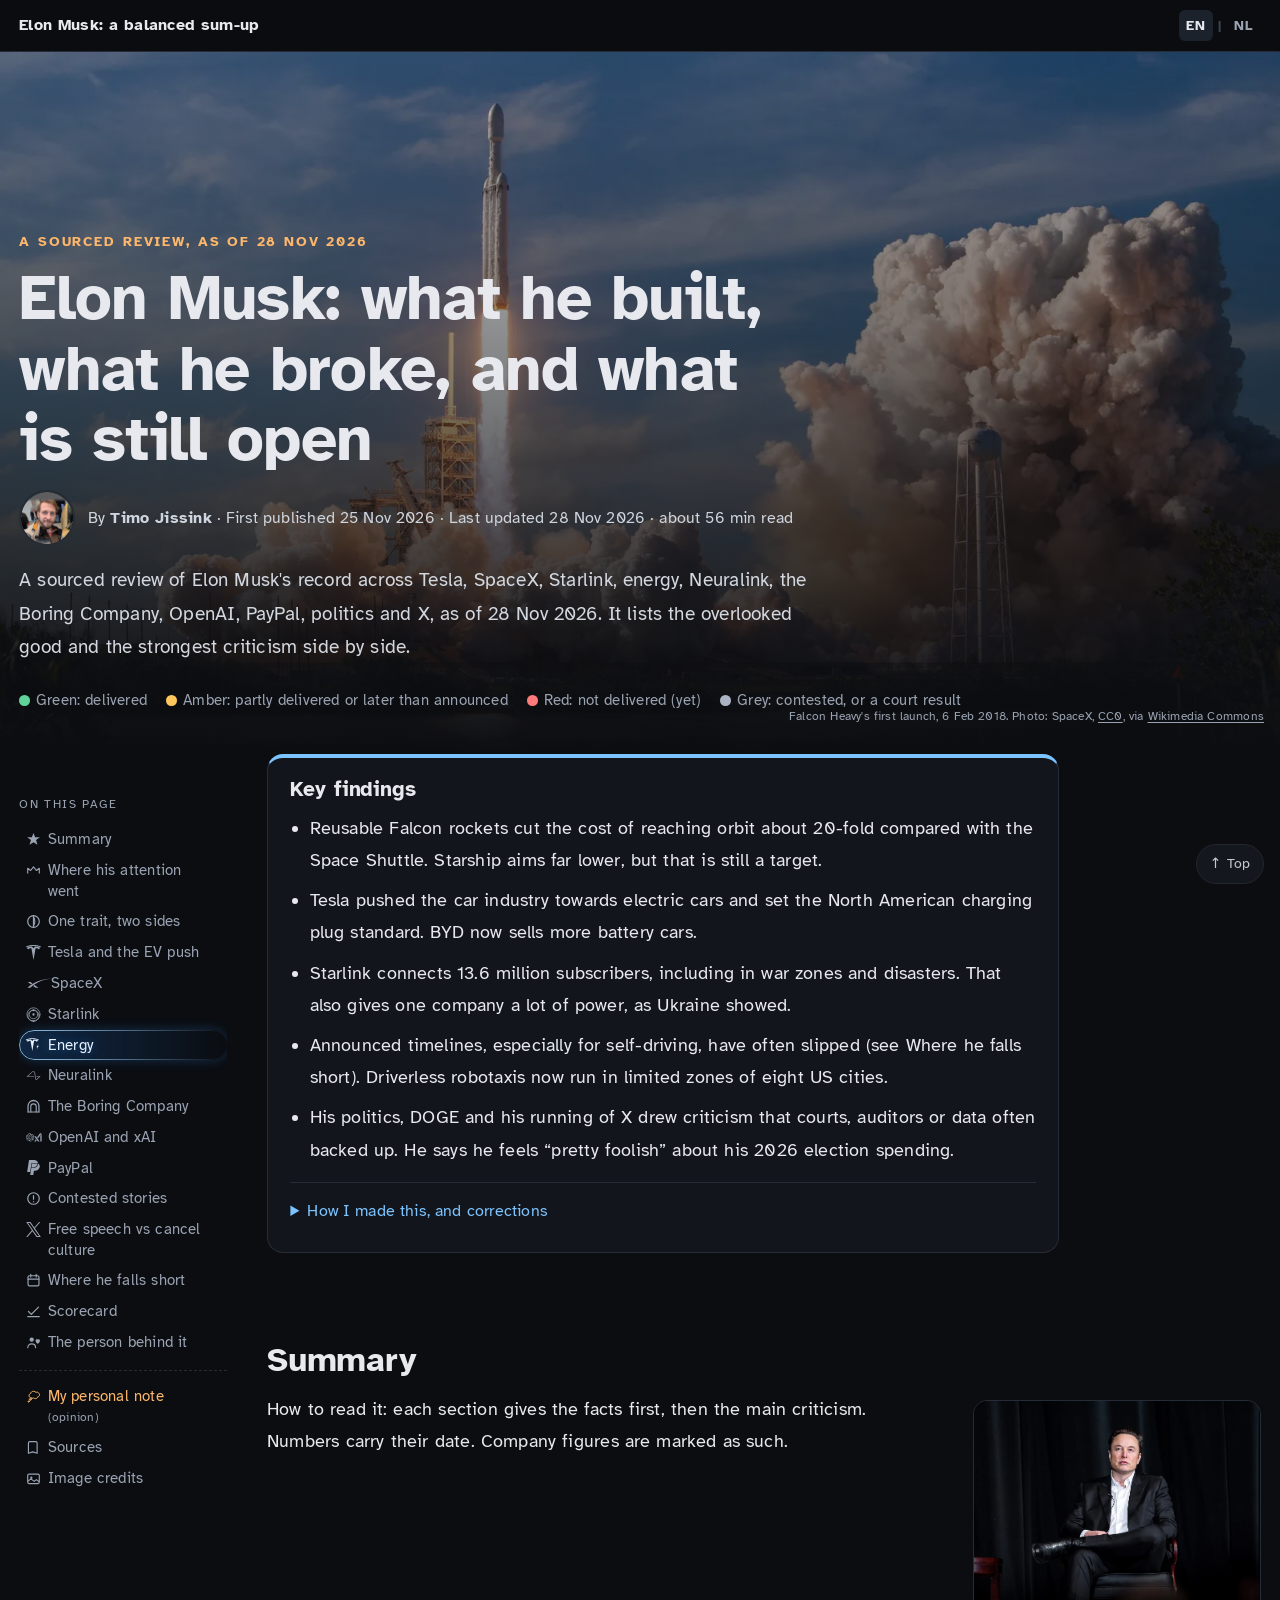
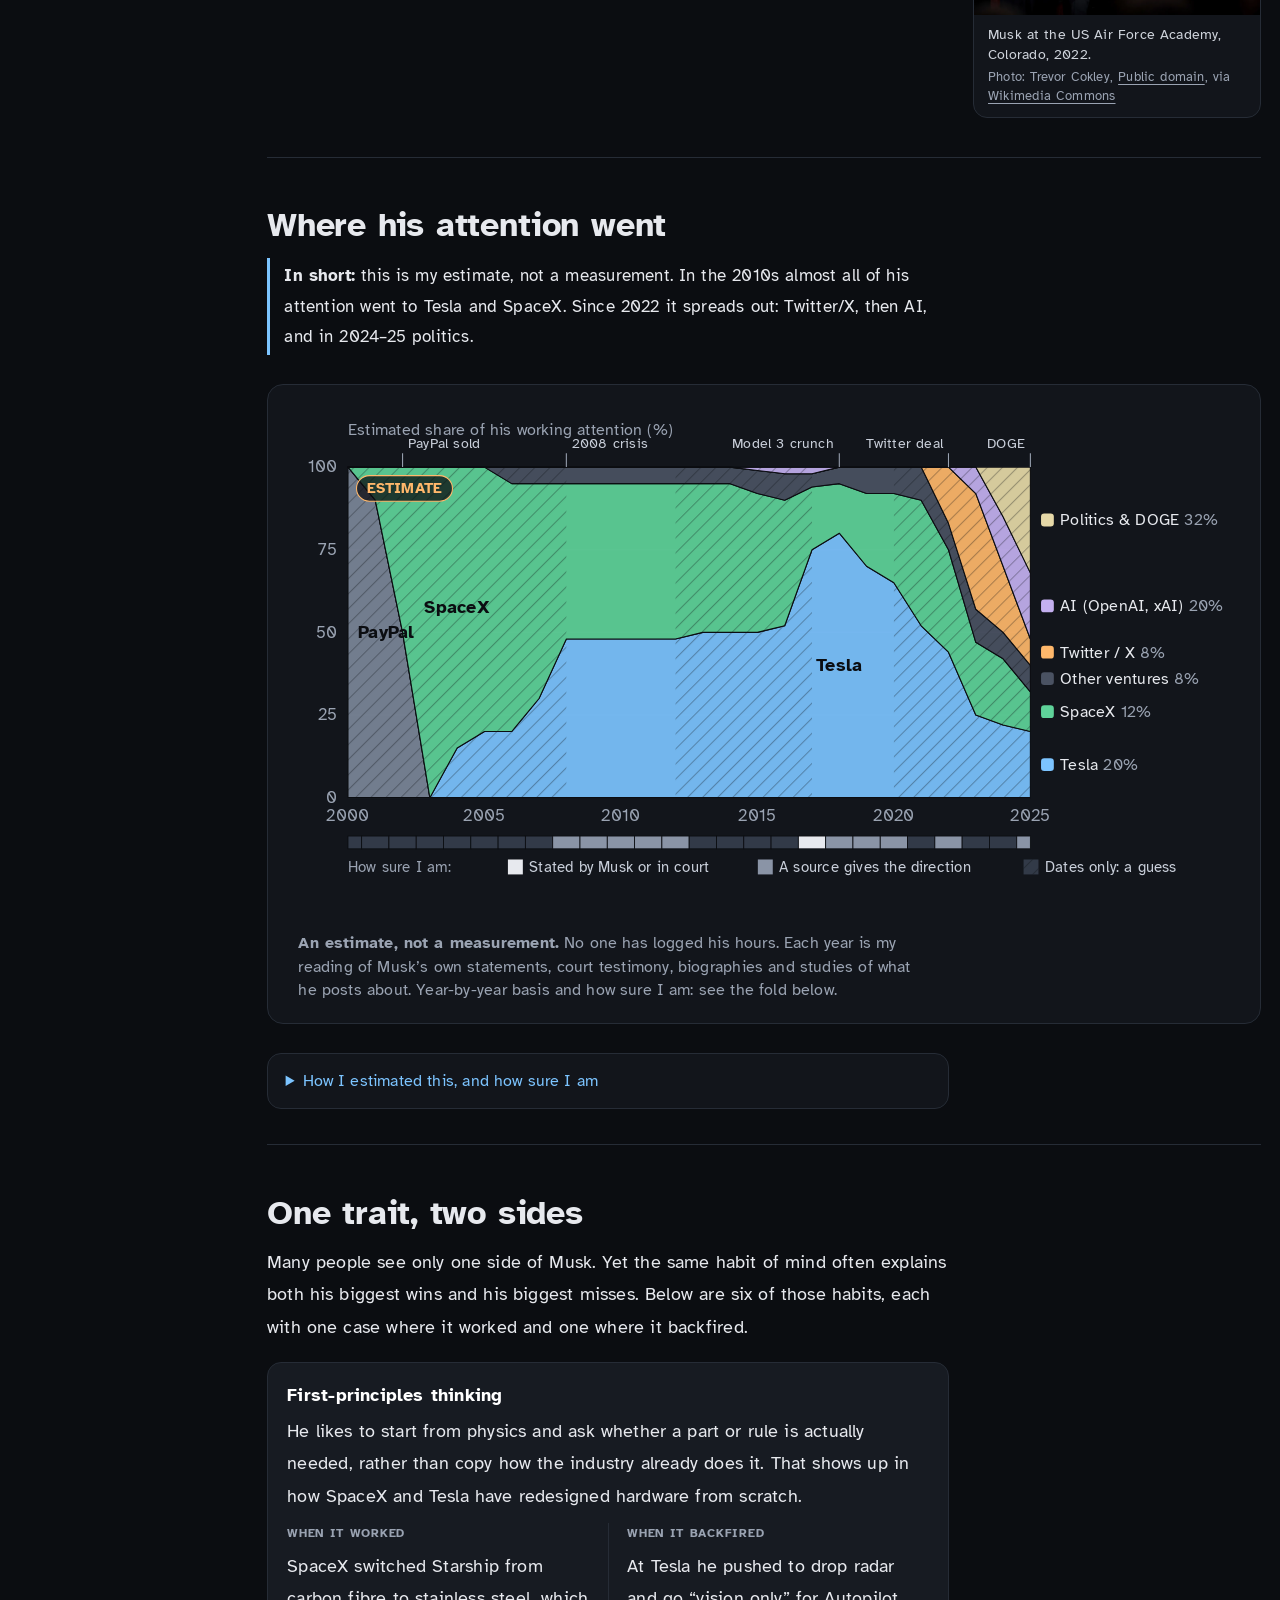
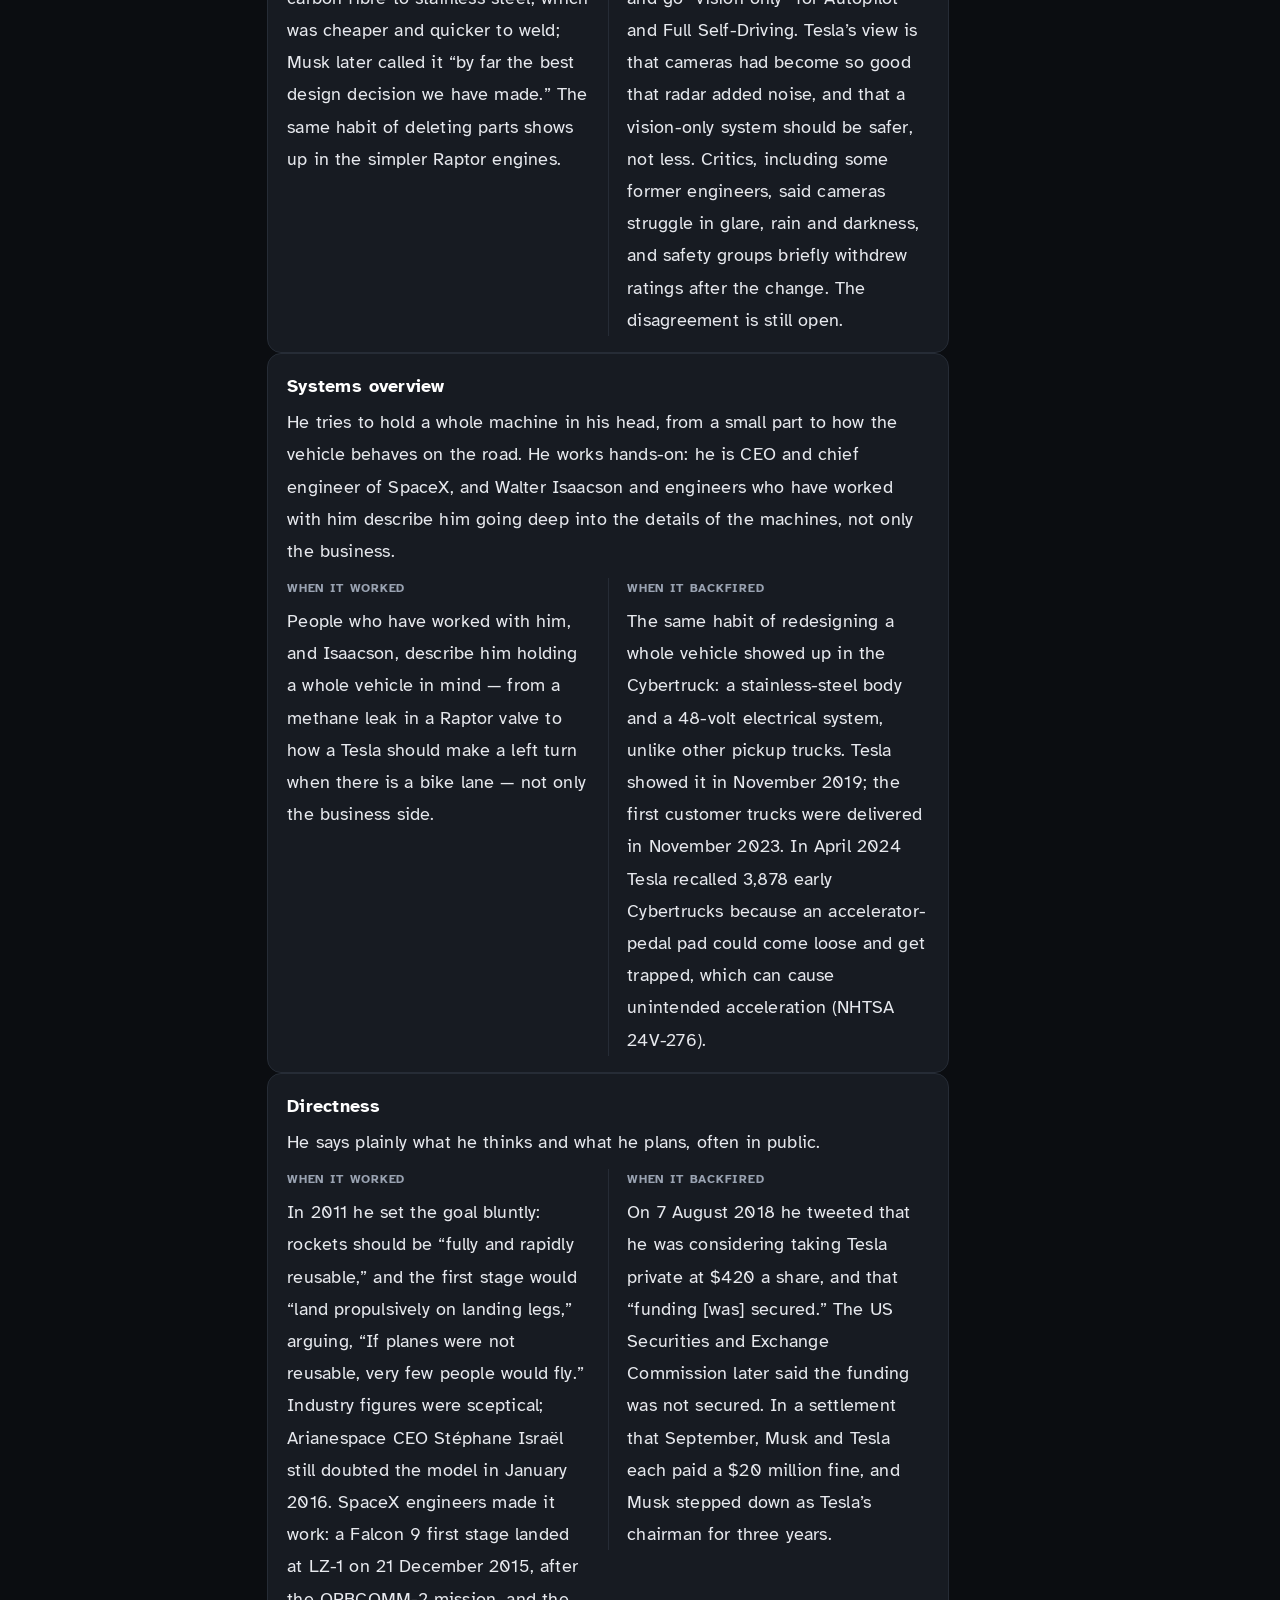
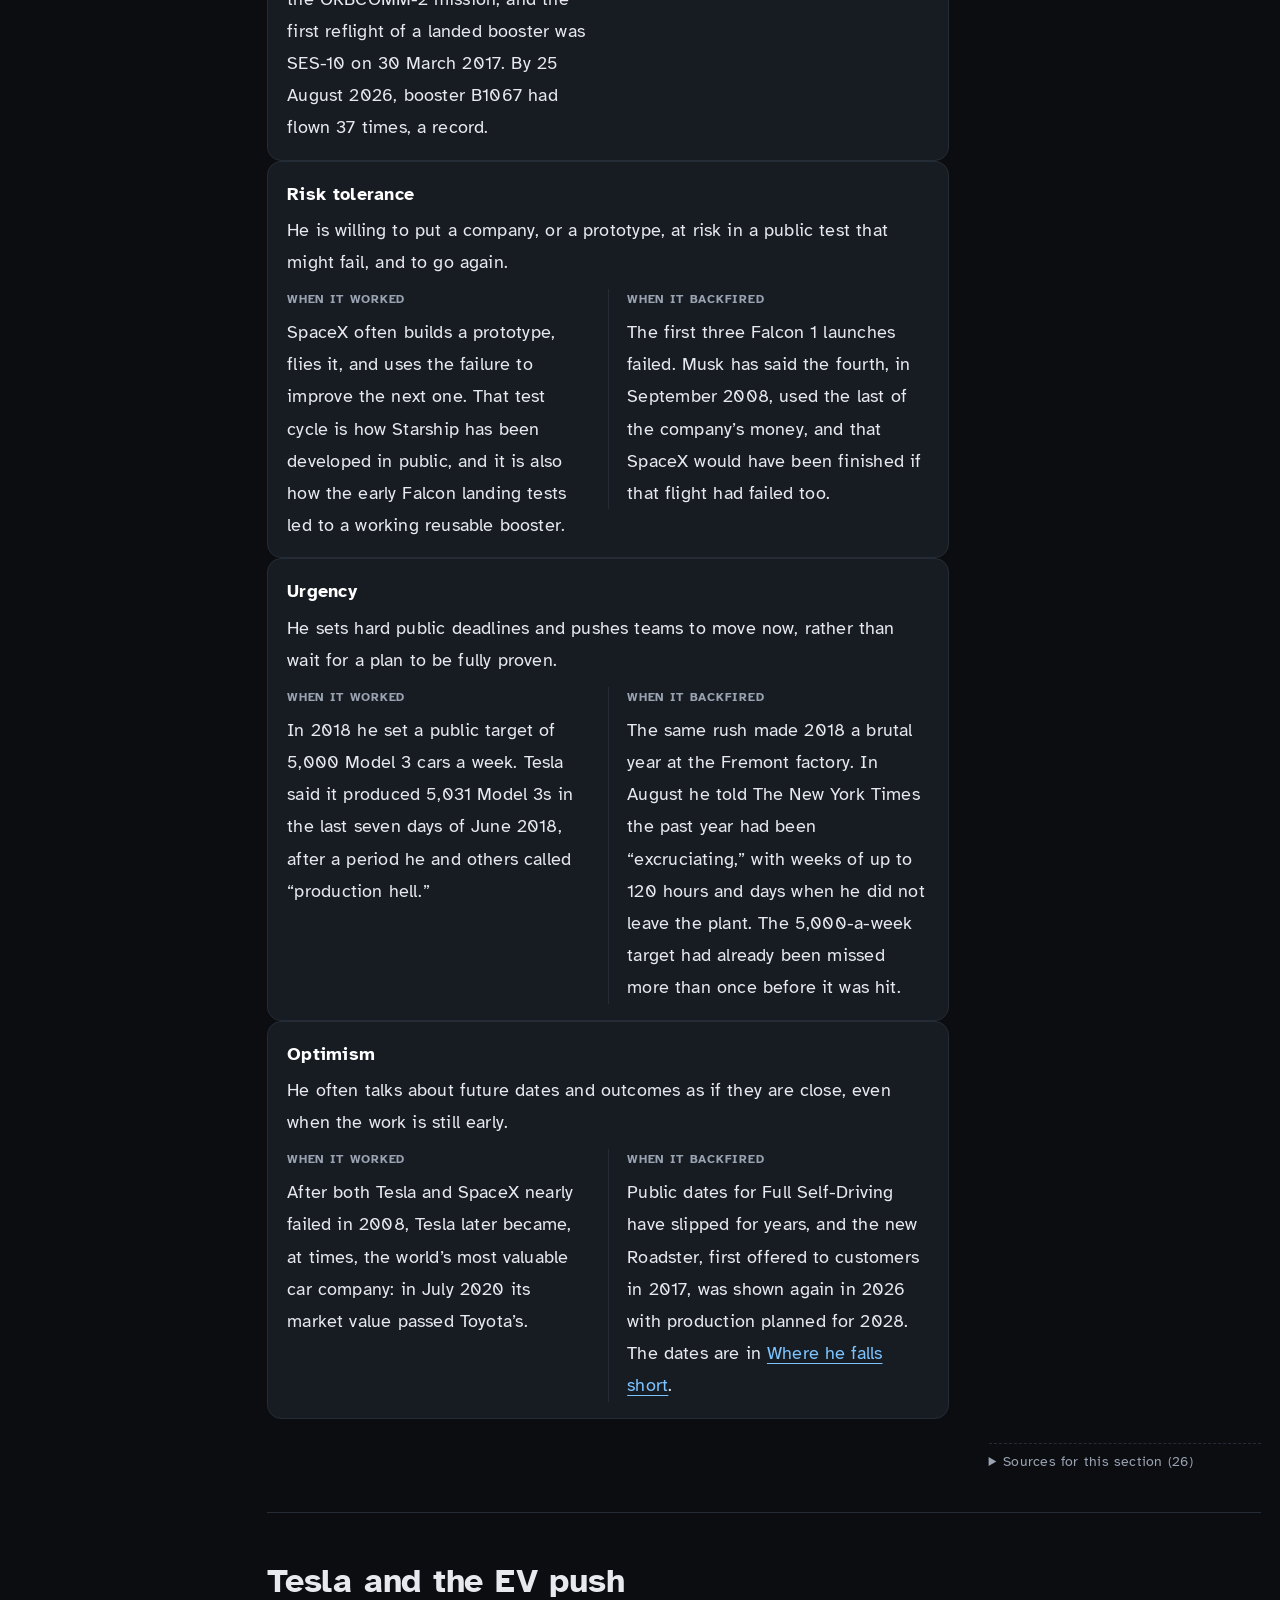
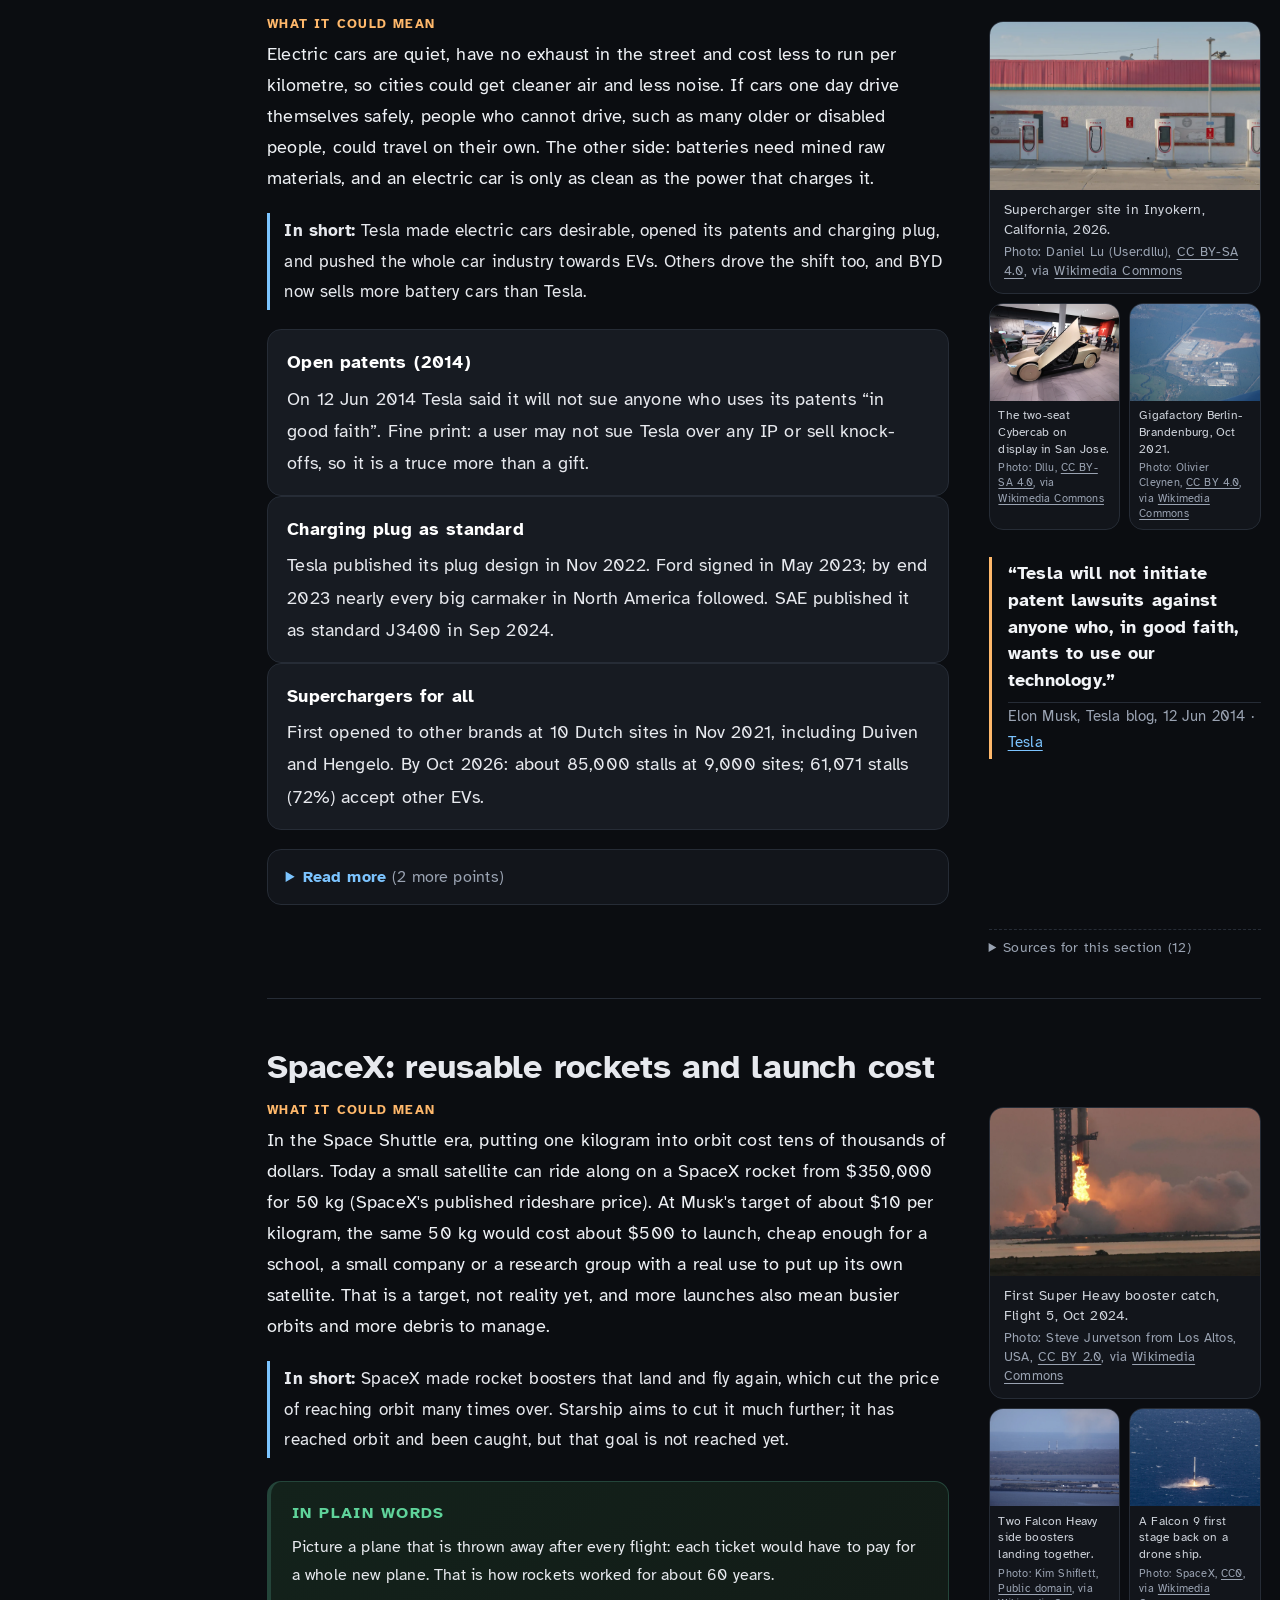
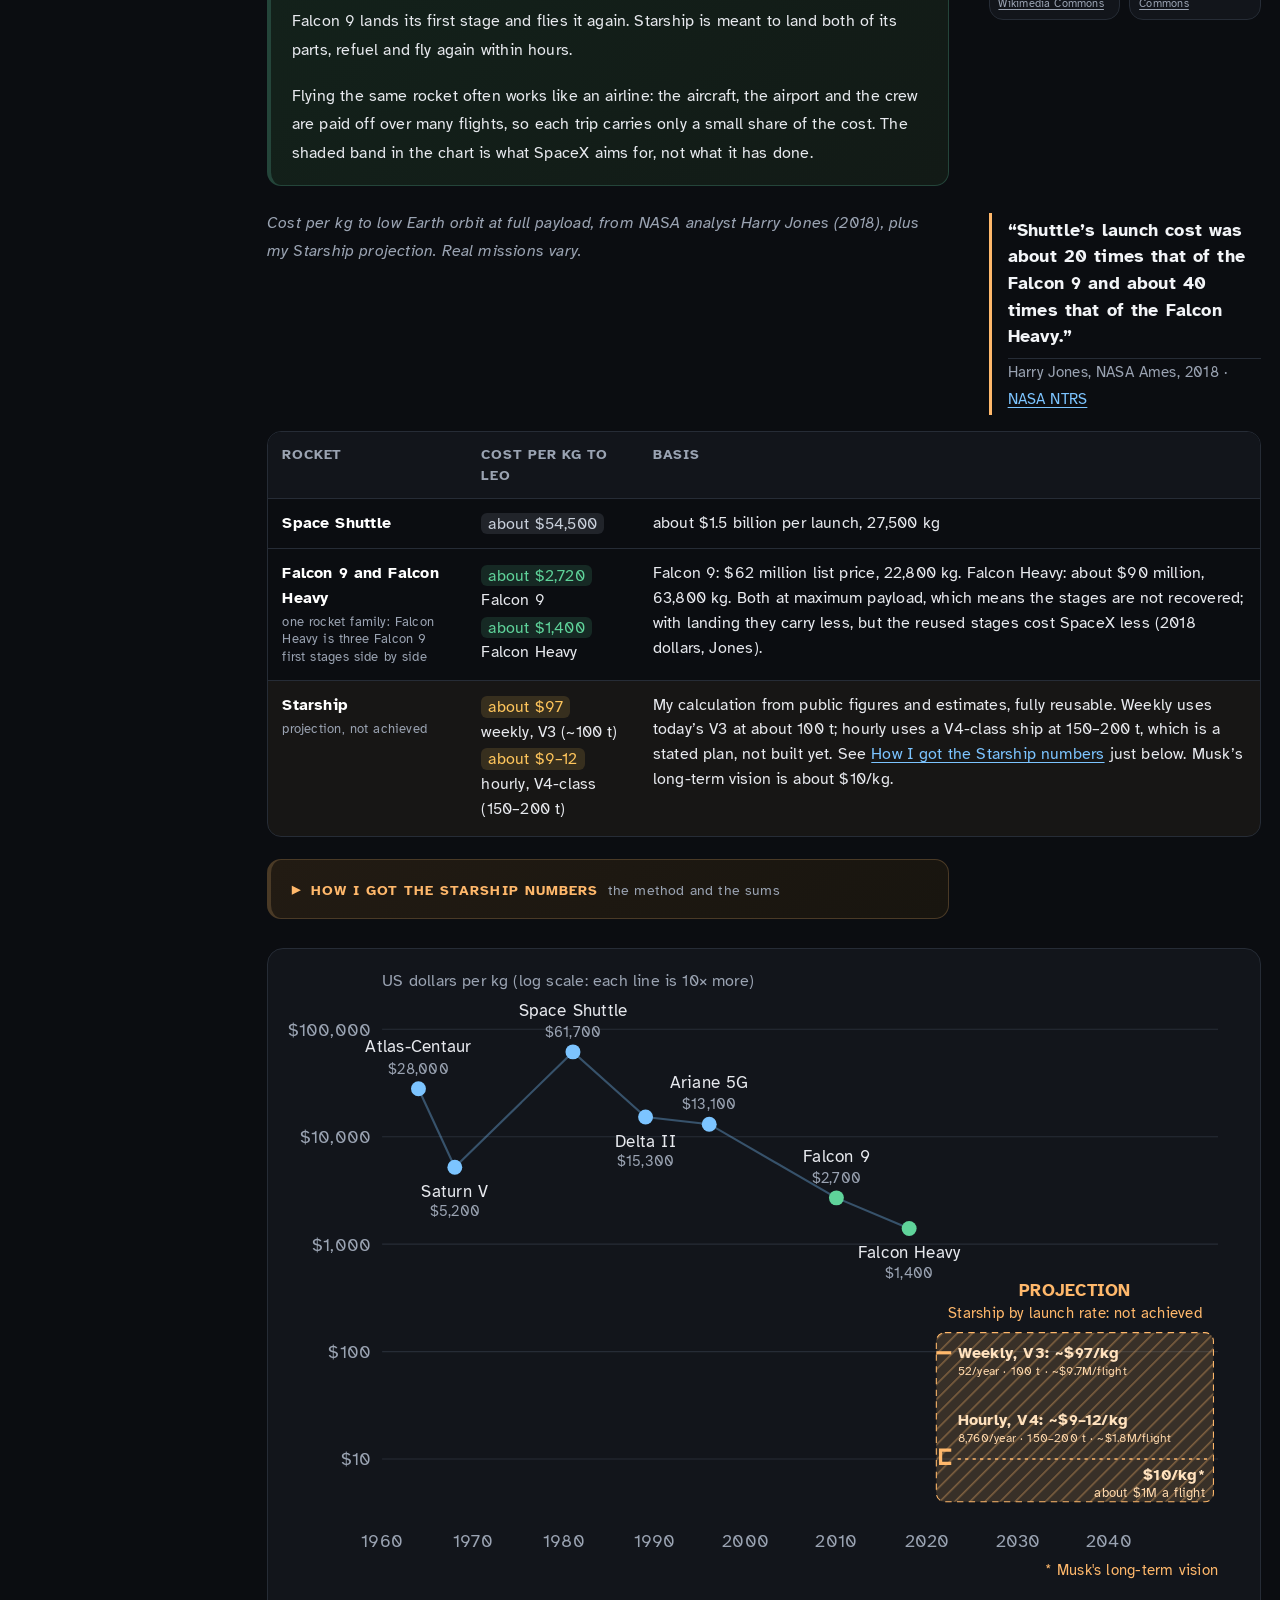
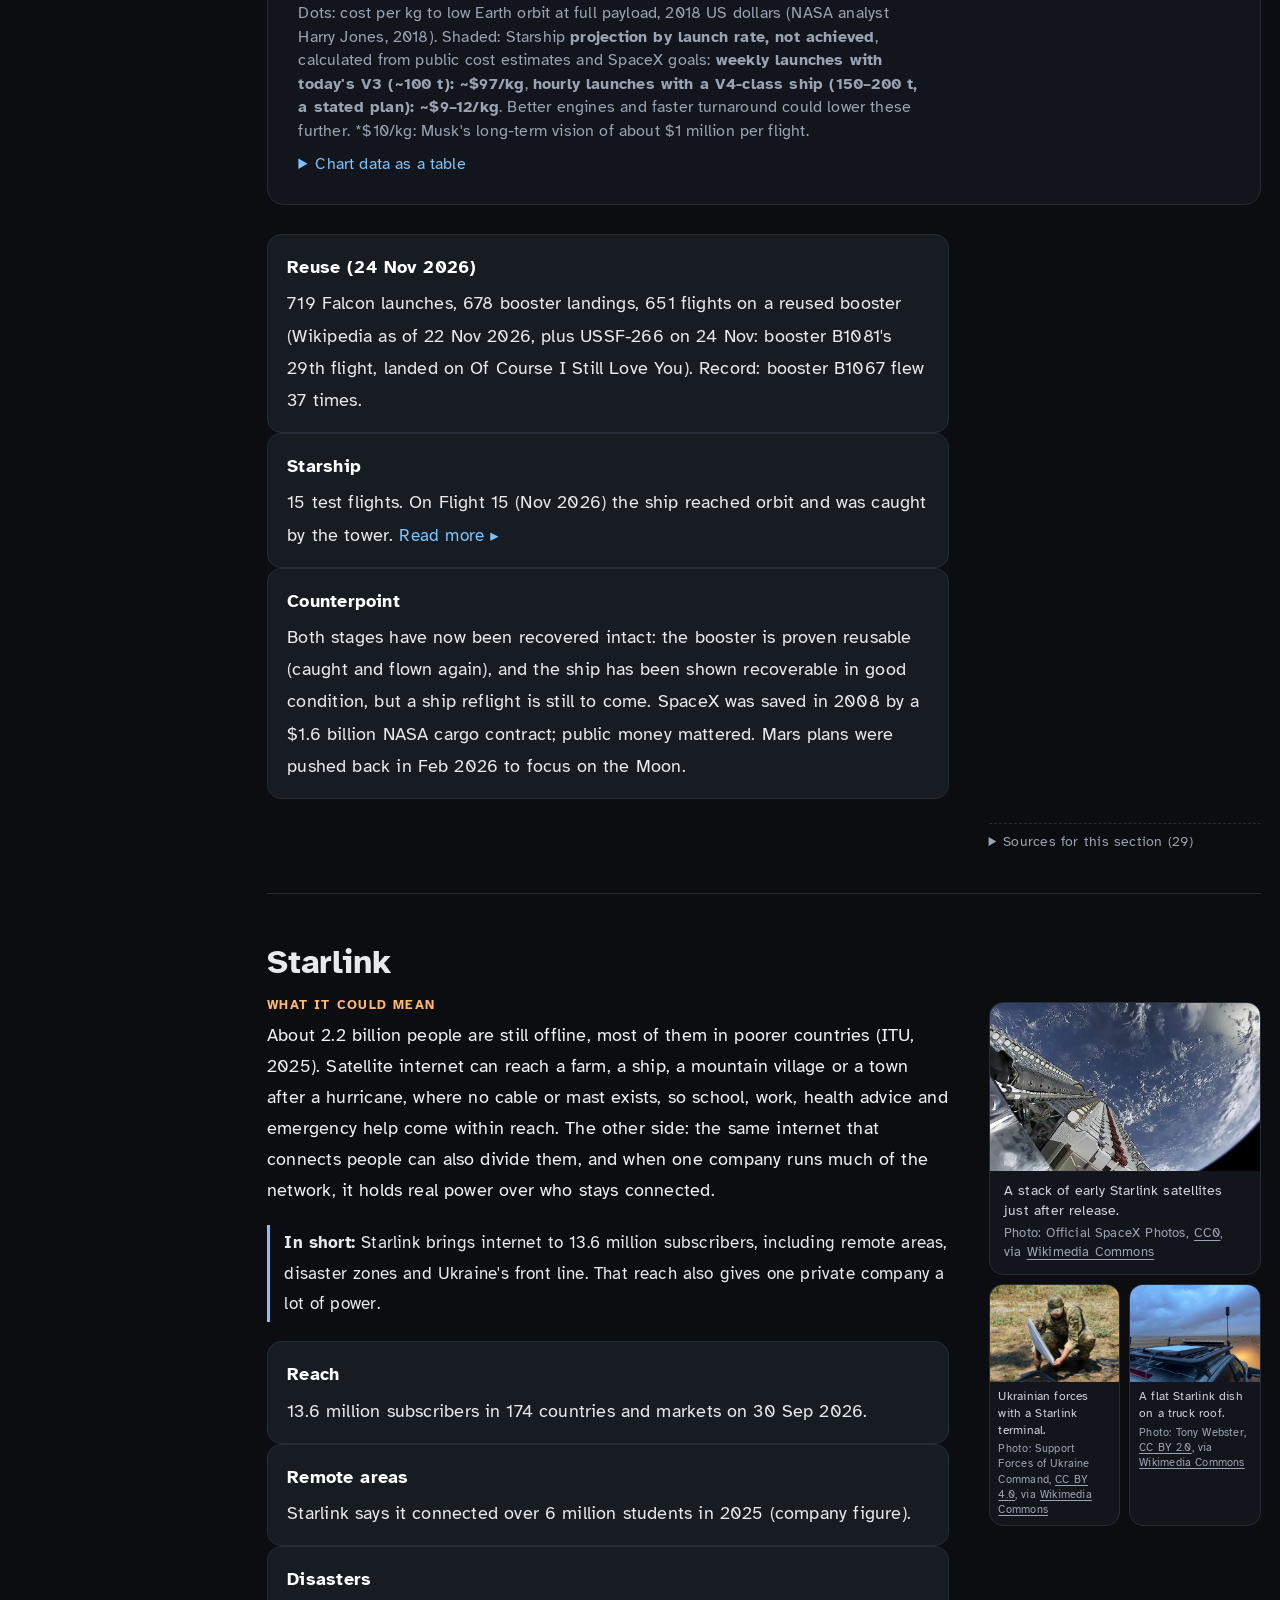
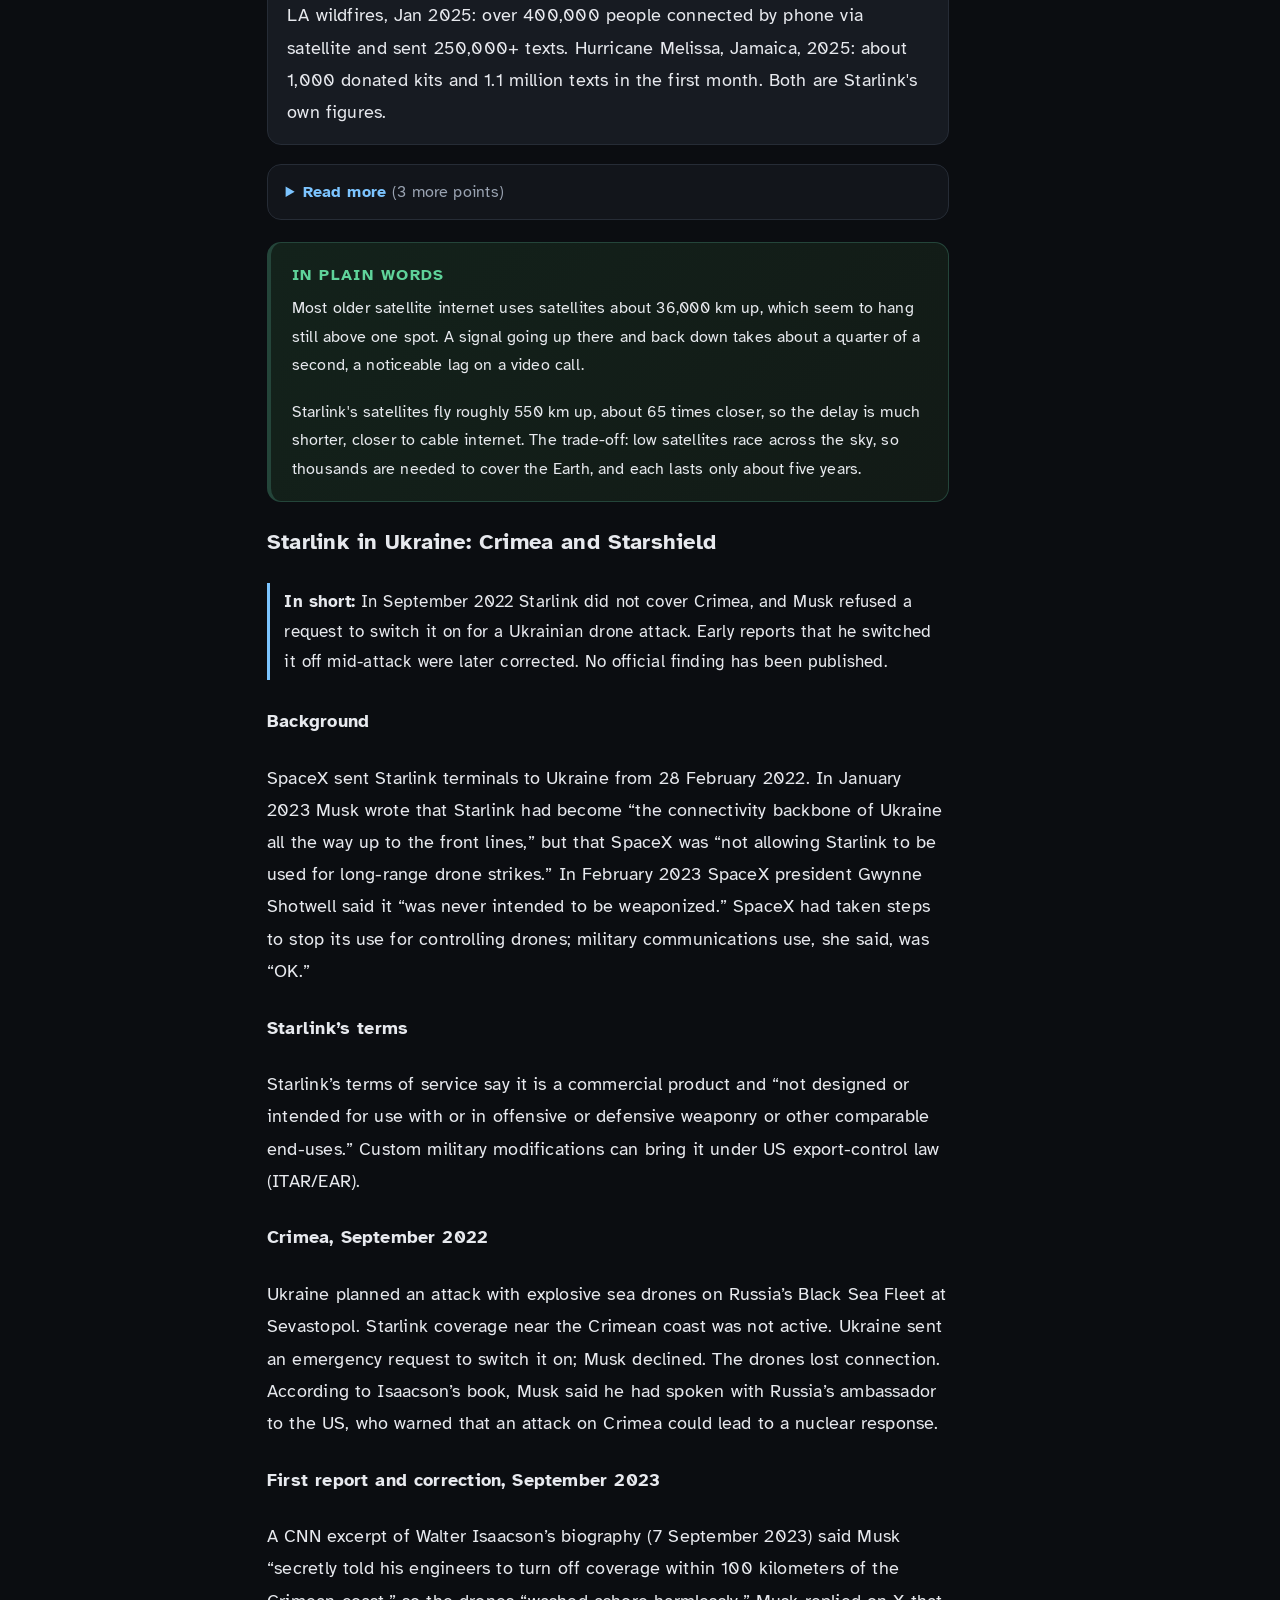
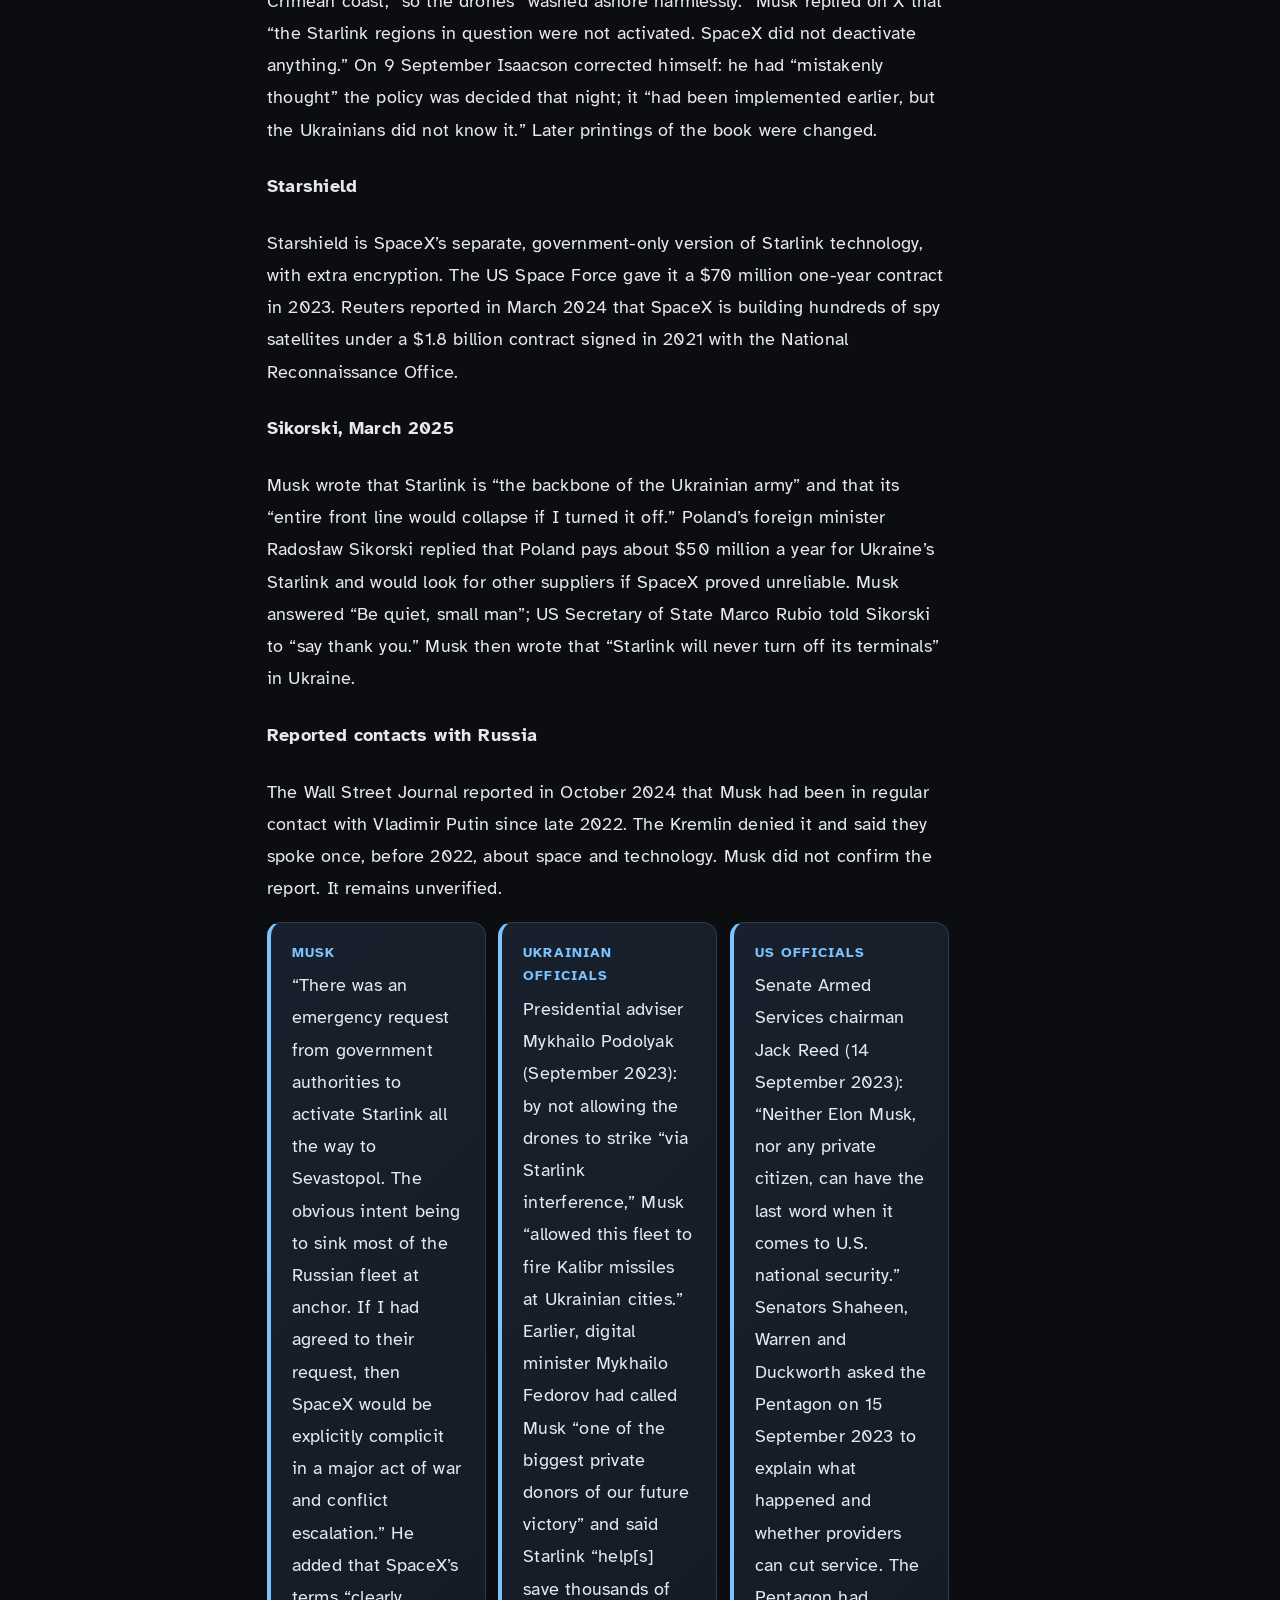
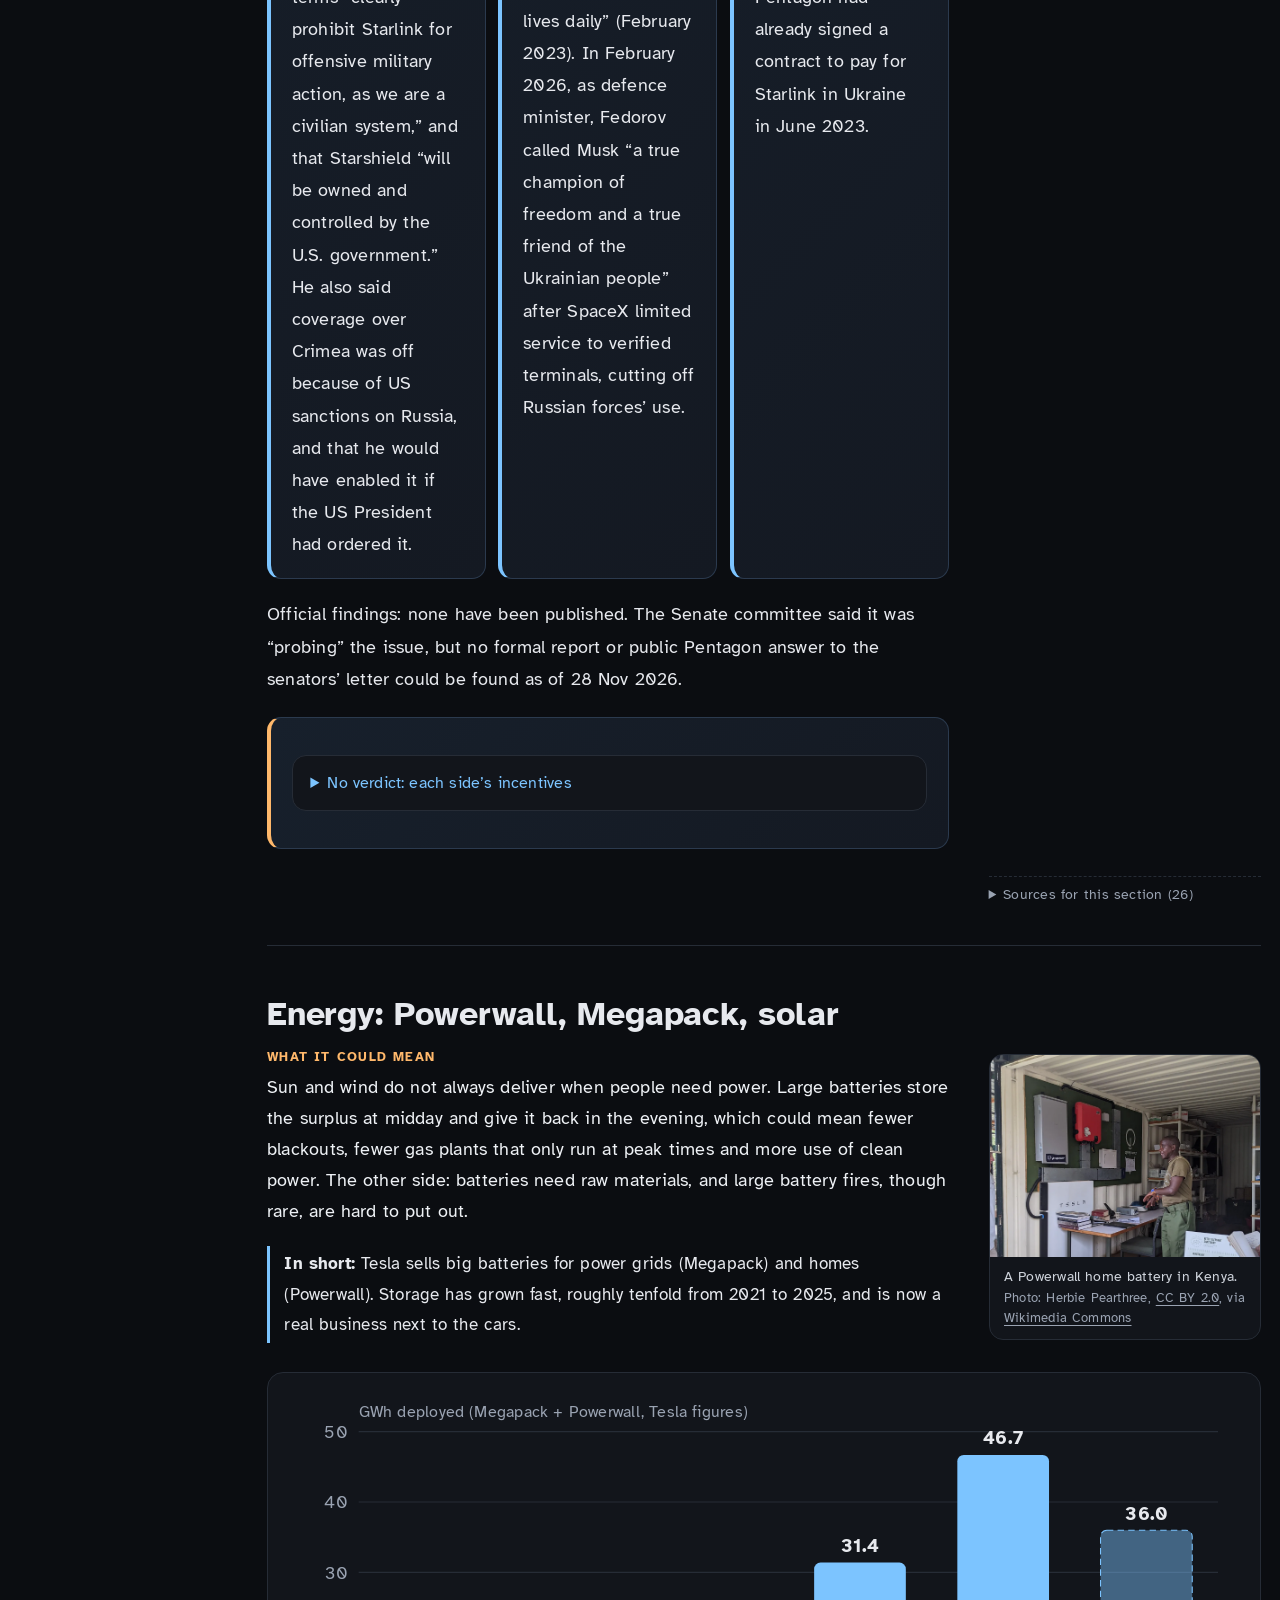
==== commit fc445a9b: "Preview: combined round 33 (attention chart, bubble B, Hemmingway edits) Off preview-frugal. Does no" ====
--- a/index.html
+++ b/index.html
@@ -31,7 +31,7 @@
 <link rel="preload" href="img/hero.webp" as="image">
 <link rel="stylesheet" href="style.css">
 <link rel="stylesheet" href="scroll-knob.css">
-<script type="application/ld+json">{"@context":"https://schema.org","@type":"Article","headline":"Elon Musk: what he built, what he broke, and what is still open","description":"Elon Musk facts with sources: Tesla, SpaceX, Starlink, Neuralink, X, DOGE and politics. What he achieved, what he promised and missed, and the main criticism, side by side. Updated Nov 2026.","author":{"@type":"Person","name":"Timo Jissink"},"dateModified":"2026-11-27","image":"https://timo-jissink.github.io/elon-musk/img/share.jpg","inLanguage":"en"}</script>
+<script type="application/ld+json">{"@context":"https://schema.org","@type":"Article","headline":"Elon Musk: what he built, what he broke, and what is still open","description":"Elon Musk facts with sources: Tesla, SpaceX, Starlink, Neuralink, X, DOGE and politics. What he achieved, what he promised and missed, and the main criticism, side by side. Updated Nov 2026.","author":{"@type":"Person","name":"Timo Jissink"},"dateModified":"2026-11-28","image":"https://timo-jissink.github.io/elon-musk/img/share.jpg","inLanguage":"en"}</script>
 </head>
 <body>
 <a class="skip" href="#content">Skip to content</a>
@@ -43,10 +43,11 @@
       <summary>Sections</summary>
       <ol>
         <li><a href="#summary">Summary</a></li>
+        <li><a href="#attention">Where his attention went</a></li>
+        <li><a href="#one-trait-two-sides">One trait, two sides</a></li>
         <li><a href="#tesla-and-the-ev-push">Tesla and the EV push</a></li>
         <li><a href="#spacex">SpaceX</a></li>
         <li><a href="#starlink">Starlink</a></li>
-        <li><a href="#starlink-in-ukraine">Starlink in Ukraine</a></li>
         <li><a href="#energy">Energy</a></li>
         <li><a href="#neuralink">Neuralink</a></li>
         <li><a href="#the-boring-company">The Boring Company</a></li>
@@ -54,13 +55,9 @@
         <li><a href="#paypal">PayPal</a></li>
         <li><a href="#contested-stories">Contested stories</a></li>
         <li><a href="#free-speech-vs-cancel-culture">Free speech vs cancel culture</a></li>
-        <li><a href="#his-public-style">His public style</a></li>
-        <li><a href="#one-trait-two-sides">One trait, two sides</a></li>
-        <li><a href="#timelines">Timelines</a></li>
-        <li><a href="#lawsuits">Lawsuits</a></li>
-        <li><a href="#timeline-of-criticism">Timeline of criticism</a></li>
+        <li><a href="#where-he-falls-short">Where he falls short</a></li>
         <li><a href="#scorecard">Scorecard</a></li>
-        <li><a href="#the-human-side">The human side</a></li>
+        <li><a href="#the-human-side">The person behind it</a></li>
         <li class="nav-personal"><a href="#personal-note">My personal note <small>(opinion)</small></a></li>
         <li><a href="#sources">Sources</a></li>
         <li><a href="#image-credits">Image credits</a></li>
@@ -71,13 +68,13 @@
 <div class="hero" id="top">
   <img src="img/hero.webp" width="1600" height="1067" alt="Falcon Heavy lifting off on its first flight" fetchpriority="high">
   <div class="hero-in">
-    <p class="kicker">A sourced review, as of 24 Nov 2026</p>
+    <p class="kicker">A sourced review, as of 28 Nov 2026</p>
     <h1>Elon Musk: what he built, what he broke, and what is still open</h1>
     <div class="byline">
       <img class="headshot" src="img/timo-headshot.webp" width="56" height="56" alt="Photo of Timo Jissink">
-      <p>By <strong>Timo Jissink</strong> · First published 25 Nov 2026 · Last updated <time datetime="2026-11-27">27 Nov 2026</time> · about 53 min read</p>
-    </div>
-    <p class="lede">A sourced review of Elon Musk's record across Tesla, SpaceX, Starlink, energy, Neuralink, the Boring Company, OpenAI, PayPal, politics and X, as of 24 Nov 2026. It lists the overlooked good and the strongest criticism side by side.</p>
+      <p>By <strong>Timo Jissink</strong> · First published 25 Nov 2026 · Last updated <time datetime="2026-11-28">28 Nov 2026</time> · about 56 min read</p>
+    </div>
+    <p class="lede">A sourced review of Elon Musk's record across Tesla, SpaceX, Starlink, energy, Neuralink, the Boring Company, OpenAI, PayPal, politics and X, as of 28 Nov 2026. It lists the overlooked good and the strongest criticism side by side.</p>
     <ul class="legend" aria-label="Status key">
       <li><span class="dot" style="background:var(--ok)"></span>Green: delivered</li>
       <li><span class="dot" style="background:var(--warn)"></span>Amber: partly delivered or later than announced</li>
@@ -92,10 +89,11 @@
     <p>On this page</p>
     <ol>
         <li><a href="#summary">Summary</a></li>
+        <li><a href="#attention">Where his attention went</a></li>
+        <li><a href="#one-trait-two-sides">One trait, two sides</a></li>
         <li><a href="#tesla-and-the-ev-push">Tesla and the EV push</a></li>
         <li><a href="#spacex">SpaceX</a></li>
         <li><a href="#starlink">Starlink</a></li>
-        <li><a href="#starlink-in-ukraine">Starlink in Ukraine</a></li>
         <li><a href="#energy">Energy</a></li>
         <li><a href="#neuralink">Neuralink</a></li>
         <li><a href="#the-boring-company">The Boring Company</a></li>
@@ -103,13 +101,9 @@
         <li><a href="#paypal">PayPal</a></li>
         <li><a href="#contested-stories">Contested stories</a></li>
         <li><a href="#free-speech-vs-cancel-culture">Free speech vs cancel culture</a></li>
-        <li><a href="#his-public-style">His public style</a></li>
-        <li><a href="#one-trait-two-sides">One trait, two sides</a></li>
-        <li><a href="#timelines">Timelines</a></li>
-        <li><a href="#lawsuits">Lawsuits</a></li>
-        <li><a href="#timeline-of-criticism">Timeline of criticism</a></li>
+        <li><a href="#where-he-falls-short">Where he falls short</a></li>
         <li><a href="#scorecard">Scorecard</a></li>
-        <li><a href="#the-human-side">The human side</a></li>
+        <li><a href="#the-human-side">The person behind it</a></li>
         <li class="nav-personal"><a href="#personal-note">My personal note <small>(opinion)</small></a></li>
         <li><a href="#sources">Sources</a></li>
         <li><a href="#image-credits">Image credits</a></li>
@@ -122,7 +116,7 @@
     <li>Reusable Falcon rockets cut the cost of reaching orbit about 20-fold compared with the Space Shuttle. Starship aims far lower, but that is still a target.</li>
     <li>Tesla pushed the car industry towards electric cars and set the North American charging plug standard. BYD now sells more battery cars.</li>
     <li>Starlink connects 13.6 million subscribers, including in war zones and disasters. That also gives one company a lot of power, as Ukraine showed.</li>
-    <li>Announced timelines, especially for self-driving, have often slipped (see Timelines). Driverless robotaxis now run in limited zones of eight US cities.</li>
+    <li>Announced timelines, especially for self-driving, have often slipped (see Where he falls short). Driverless robotaxis now run in limited zones of eight US cities.</li>
     <li>His politics, DOGE and his running of X drew criticism that courts, auditors or data often backed up. He says he feels “pretty foolish” about his 2026 election spending.</li>
   </ul>
   <details class="howmade"><summary>How I made this, and corrections</summary><p>I built this page from public sources, linked under every section. I researched it with help from an AI assistant and checked the facts against those sources. Company figures are labelled as such, and my own opinion is only in the personal note near the end. Spotted a mistake or a newer number? Corrections are welcome.</p></details>
@@ -136,11 +130,138 @@
       <figcaption>Musk at the US Air Force Academy, Colorado, 2022.<span class="credit">Photo: Trevor Cokley, <a href="https://commons.wikimedia.org/wiki/File:Elon_Musk_Colorado_2022.jpg" rel="noopener license">Public domain</a>, via <a href="https://commons.wikimedia.org/wiki/File:Elon_Musk_Colorado_2022.jpg" rel="noopener">Wikimedia Commons</a></span></figcaption>
     </figure>
   </div>
-  <aside class="callout">
-    <p class="callout-lead">In short</p>
-    <p>Musk's companies changed several industries. Reusable rockets cut the cost of reaching orbit about twentyfold. Tesla pushed the car industry toward electric cars and gave away its charging plug as a standard. Starlink brought internet to remote places, war zones and disaster areas. At the same time, announced timelines often slipped (see <a href="#timelines">Timelines</a>), courts and auditors found real problems, and his politics, his running of X and his posts drew criticism that is often backed by evidence. This page shows both, with sources, as of 24 Nov 2026.</p>
-  </aside>
   <p>How to read it: each section gives the facts first, then the main criticism. Numbers carry their date. Company figures are marked as such.</p>
+</section>
+
+<!-- Section: Where his attention went. Edit the text below; keep the <section id> stable (links and images use it). -->
+<section id="attention">
+  <h2>Where his attention went</h2>
+  
+  <p class="inshort"><strong>In short:</strong> this is my estimate, not a measurement. In the 2010s almost all of his attention went to Tesla and SpaceX. Since 2022 it spreads out: Twitter/X, then AI, and in 2024–25 politics.</p>
+  <figure class="chart-fig">
+  <div class="chart-scroll fit"><svg class="chart chart-d" viewBox="0 0 900 480" role="img" aria-labelledby="att-title-d att-desc-d" font-family="Atkinson Hyperlegible, system-ui, sans-serif"><title id="att-title-d">Estimate: how Elon Musk split his working attention, 2000 to 2025</title><desc id="att-desc-d">Stacked area chart, an estimate and not a measurement. Early years are mostly PayPal then SpaceX. From 2008 to 2012 roughly half Tesla and half SpaceX. In 2017 Tesla about three quarters. In 2022 Twitter takes about 17 percent. In 2023 Twitter/X is the largest block at about 35 percent and xAI starts. In 2025 politics and DOGE are the largest block at about 32 percent, with AI at 20 percent.</desc><defs><pattern id="atthatchd" width="10" height="10" patternUnits="userSpaceOnUse" patternTransform="rotate(45)"><line x1="0" y1="0" x2="0" y2="10" stroke="#0b0d11" stroke-opacity=".3" stroke-width="2"/></pattern></defs><line x1="60" x2="700" y1="372.0" y2="372.0" stroke="#262c36"/><text x="50" y="377.0" text-anchor="end" font-size="16.0" fill="#9aa3b2">0</text><line x1="60" x2="700" y1="294.5" y2="294.5" stroke="#262c36"/><text x="50" y="299.5" text-anchor="end" font-size="16.0" fill="#9aa3b2">25</text><line x1="60" x2="700" y1="217.0" y2="217.0" stroke="#262c36"/><text x="50" y="222.0" text-anchor="end" font-size="16.0" fill="#9aa3b2">50</text><line x1="60" x2="700" y1="139.5" y2="139.5" stroke="#262c36"/><text x="50" y="144.5" text-anchor="end" font-size="16.0" fill="#9aa3b2">75</text><line x1="60" x2="700" y1="62.0" y2="62.0" stroke="#262c36"/><text x="50" y="67.0" text-anchor="end" font-size="16.0" fill="#9aa3b2">100</text><text x="60" y="32" font-size="15.0" fill="#9aa3b2">Estimated share of his working attention (%)</text><polygon points="60.0,62.0 85.6,93.0 111.2,217.0 136.8,372.0 162.4,372.0 188.0,372.0 213.6,372.0 239.2,372.0 264.8,372.0 290.4,372.0 316.0,372.0 341.6,372.0 367.2,372.0 392.8,372.0 418.4,372.0 444.0,372.0 469.6,372.0 495.2,372.0 520.8,372.0 546.4,372.0 572.0,372.0 597.6,372.0 623.2,372.0 648.8,372.0 674.4,372.0 700.0,372.0 700.0,372.0 674.4,372.0 648.8,372.0 623.2,372.0 597.6,372.0 572.0,372.0 546.4,372.0 520.8,372.0 495.2,372.0 469.6,372.0 444.0,372.0 418.4,372.0 392.8,372.0 367.2,372.0 341.6,372.0 316.0,372.0 290.4,372.0 264.8,372.0 239.2,372.0 213.6,372.0 188.0,372.0 162.4,372.0 136.8,372.0 111.2,372.0 85.6,372.0 60.0,372.0" fill="#7b8698" fill-opacity=".92" stroke="#0b0d11" stroke-width="1" stroke-linejoin="round"/><polygon points="60.0,62.0 85.6,93.0 111.2,217.0 136.8,372.0 162.4,325.5 188.0,310.0 213.6,310.0 239.2,279.0 264.8,223.2 290.4,223.2 316.0,223.2 341.6,223.2 367.2,223.2 392.8,217.0 418.4,217.0 444.0,217.0 469.6,210.8 495.2,139.5 520.8,124.0 546.4,155.0 572.0,170.5 597.6,210.8 623.2,235.6 648.8,294.5 674.4,303.8 700.0,310.0 700.0,372.0 674.4,372.0 648.8,372.0 623.2,372.0 597.6,372.0 572.0,372.0 546.4,372.0 520.8,372.0 495.2,372.0 469.6,372.0 444.0,372.0 418.4,372.0 392.8,372.0 367.2,372.0 341.6,372.0 316.0,372.0 290.4,372.0 264.8,372.0 239.2,372.0 213.6,372.0 188.0,372.0 162.4,372.0 136.8,372.0 111.2,217.0 85.6,93.0 60.0,62.0" fill="#7cc4ff" fill-opacity=".92" stroke="#0b0d11" stroke-width="1" stroke-linejoin="round"/><polygon points="60.0,62.0 85.6,62.0 111.2,62.0 136.8,62.0 162.4,62.0 188.0,62.0 213.6,77.5 239.2,77.5 264.8,77.5 290.4,77.5 316.0,77.5 341.6,77.5 367.2,77.5 392.8,77.5 418.4,77.5 444.0,86.8 469.6,93.0 495.2,80.6 520.8,77.5 546.4,86.8 572.0,86.8 597.6,93.0 623.2,139.5 648.8,226.3 674.4,241.8 700.0,272.8 700.0,310.0 674.4,303.8 648.8,294.5 623.2,235.6 597.6,210.8 572.0,170.5 546.4,155.0 520.8,124.0 495.2,139.5 469.6,210.8 444.0,217.0 418.4,217.0 392.8,217.0 367.2,223.2 341.6,223.2 316.0,223.2 290.4,223.2 264.8,223.2 239.2,279.0 213.6,310.0 188.0,310.0 162.4,325.5 136.8,372.0 111.2,217.0 85.6,93.0 60.0,62.0" fill="#5fd39a" fill-opacity=".92" stroke="#0b0d11" stroke-width="1" stroke-linejoin="round"/><polygon points="60.0,62.0 85.6,62.0 111.2,62.0 136.8,62.0 162.4,62.0 188.0,62.0 213.6,62.0 239.2,62.0 264.8,62.0 290.4,62.0 316.0,62.0 341.6,62.0 367.2,62.0 392.8,62.0 418.4,62.0 444.0,65.1 469.6,68.2 495.2,68.2 520.8,62.0 546.4,62.0 572.0,62.0 597.6,62.0 623.2,114.7 648.8,195.3 674.4,217.0 700.0,248.0 700.0,272.8 674.4,241.8 648.8,226.3 623.2,139.5 597.6,93.0 572.0,86.8 546.4,86.8 520.8,77.5 495.2,80.6 469.6,93.0 444.0,86.8 418.4,77.5 392.8,77.5 367.2,77.5 341.6,77.5 316.0,77.5 290.4,77.5 264.8,77.5 239.2,77.5 213.6,77.5 188.0,62.0 162.4,62.0 136.8,62.0 111.2,62.0 85.6,62.0 60.0,62.0" fill="#4a5262" fill-opacity=".92" stroke="#0b0d11" stroke-width="1" stroke-linejoin="round"/><polygon points="60.0,62.0 85.6,62.0 111.2,62.0 136.8,62.0 162.4,62.0 188.0,62.0 213.6,62.0 239.2,62.0 264.8,62.0 290.4,62.0 316.0,62.0 341.6,62.0 367.2,62.0 392.8,62.0 418.4,62.0 444.0,65.1 469.6,68.2 495.2,68.2 520.8,62.0 546.4,62.0 572.0,62.0 597.6,62.0 623.2,62.0 648.8,86.8 674.4,155.0 700.0,223.2 700.0,248.0 674.4,217.0 648.8,195.3 623.2,114.7 597.6,62.0 572.0,62.0 546.4,62.0 520.8,62.0 495.2,68.2 469.6,68.2 444.0,65.1 418.4,62.0 392.8,62.0 367.2,62.0 341.6,62.0 316.0,62.0 290.4,62.0 264.8,62.0 239.2,62.0 213.6,62.0 188.0,62.0 162.4,62.0 136.8,62.0 111.2,62.0 85.6,62.0 60.0,62.0" fill="#ffb86b" fill-opacity=".92" stroke="#0b0d11" stroke-width="1" stroke-linejoin="round"/><polygon points="60.0,62.0 85.6,62.0 111.2,62.0 136.8,62.0 162.4,62.0 188.0,62.0 213.6,62.0 239.2,62.0 264.8,62.0 290.4,62.0 316.0,62.0 341.6,62.0 367.2,62.0 392.8,62.0 418.4,62.0 444.0,62.0 469.6,62.0 495.2,62.0 520.8,62.0 546.4,62.0 572.0,62.0 597.6,62.0 623.2,62.0 648.8,62.0 674.4,108.5 700.0,161.2 700.0,223.2 674.4,155.0 648.8,86.8 623.2,62.0 597.6,62.0 572.0,62.0 546.4,62.0 520.8,62.0 495.2,68.2 469.6,68.2 444.0,65.1 418.4,62.0 392.8,62.0 367.2,62.0 341.6,62.0 316.0,62.0 290.4,62.0 264.8,62.0 239.2,62.0 213.6,62.0 188.0,62.0 162.4,62.0 136.8,62.0 111.2,62.0 85.6,62.0 60.0,62.0" fill="#c4b0f0" fill-opacity=".92" stroke="#0b0d11" stroke-width="1" stroke-linejoin="round"/><polygon points="60.0,62.0 85.6,62.0 111.2,62.0 136.8,62.0 162.4,62.0 188.0,62.0 213.6,62.0 239.2,62.0 264.8,62.0 290.4,62.0 316.0,62.0 341.6,62.0 367.2,62.0 392.8,62.0 418.4,62.0 444.0,62.0 469.6,62.0 495.2,62.0 520.8,62.0 546.4,62.0 572.0,62.0 597.6,62.0 623.2,62.0 648.8,62.0 674.4,62.0 700.0,62.0 700.0,161.2 674.4,108.5 648.8,62.0 623.2,62.0 597.6,62.0 572.0,62.0 546.4,62.0 520.8,62.0 495.2,62.0 469.6,62.0 444.0,62.0 418.4,62.0 392.8,62.0 367.2,62.0 341.6,62.0 316.0,62.0 290.4,62.0 264.8,62.0 239.2,62.0 213.6,62.0 188.0,62.0 162.4,62.0 136.8,62.0 111.2,62.0 85.6,62.0 60.0,62.0" fill="#e6d9a8" fill-opacity=".92" stroke="#0b0d11" stroke-width="1" stroke-linejoin="round"/><rect x="60.0" y="62" width="204.8" height="310" fill="url(#atthatchd)" pointer-events="none"/><rect x="367.2" y="62" width="128.0" height="310" fill="url(#atthatchd)" pointer-events="none"/><rect x="572.0" y="62" width="128.0" height="310" fill="url(#atthatchd)" pointer-events="none"/><text x="96.0" y="222.0" text-anchor="middle" font-size="17.0" font-weight="700" fill="#0b0d11">PayPal</text><text x="162.4" y="198.8" text-anchor="middle" font-size="17.0" font-weight="700" fill="#0b0d11">SpaceX</text><text x="520.8" y="253.0" text-anchor="middle" font-size="17.0" font-weight="700" fill="#0b0d11">Tesla</text><rect x="710" y="335.0" width="12" height="12" rx="3" fill="#7cc4ff"/><text x="728" y="346.0" font-size="15.0" fill="#e7e9ee">Tesla <tspan fill="#9aa3b2">20%</tspan></text><rect x="710" y="285.4" width="12" height="12" rx="3" fill="#5fd39a"/><text x="728" y="296.4" font-size="15.0" fill="#e7e9ee">SpaceX <tspan fill="#9aa3b2">12%</tspan></text><rect x="710" y="254.4" width="12" height="12" rx="3" fill="#4a5262"/><text x="728" y="265.4" font-size="15.0" fill="#e7e9ee">Other ventures <tspan fill="#9aa3b2">8%</tspan></text><rect x="710" y="229.6" width="12" height="12" rx="3" fill="#ffb86b"/><text x="728" y="240.6" font-size="15.0" fill="#e7e9ee">Twitter / X <tspan fill="#9aa3b2">8%</tspan></text><rect x="710" y="186.2" width="12" height="12" rx="3" fill="#c4b0f0"/><text x="728" y="197.2" font-size="15.0" fill="#e7e9ee">AI (OpenAI, xAI) <tspan fill="#9aa3b2">20%</tspan></text><rect x="710" y="105.6" width="12" height="12" rx="3" fill="#e6d9a8"/><text x="728" y="116.6" font-size="15.0" fill="#e7e9ee">Politics &amp; DOGE <tspan fill="#9aa3b2">32%</tspan></text><line x1="111.2" x2="111.2" y1="49" y2="62" stroke="#9aa3b2"/><text x="116.2" y="44" text-anchor="start" font-size="13.5" fill="#c9cfda">PayPal sold</text><line x1="264.8" x2="264.8" y1="49" y2="62" stroke="#9aa3b2"/><text x="269.8" y="44" text-anchor="start" font-size="13.5" fill="#c9cfda">2008 crisis</text><line x1="520.8" x2="520.8" y1="49" y2="62" stroke="#9aa3b2"/><text x="515.8" y="44" text-anchor="end" font-size="13.5" fill="#c9cfda">Model 3 crunch</text><line x1="623.2" x2="623.2" y1="49" y2="62" stroke="#9aa3b2"/><text x="618.2" y="44" text-anchor="end" font-size="13.5" fill="#c9cfda">Twitter deal</text><line x1="700.0" x2="700.0" y1="49" y2="62" stroke="#9aa3b2"/><text x="695.0" y="44" text-anchor="end" font-size="13.5" fill="#c9cfda">DOGE</text><text x="60.0" y="394" text-anchor="middle" font-size="16.0" fill="#9aa3b2">2000</text><text x="188.0" y="394" text-anchor="middle" font-size="16.0" fill="#9aa3b2">2005</text><text x="316.0" y="394" text-anchor="middle" font-size="16.0" fill="#9aa3b2">2010</text><text x="444.0" y="394" text-anchor="middle" font-size="16.0" fill="#9aa3b2">2015</text><text x="572.0" y="394" text-anchor="middle" font-size="16.0" fill="#9aa3b2">2020</text><text x="700.0" y="394" text-anchor="middle" font-size="16.0" fill="#9aa3b2">2025</text><rect x="60.0" y="408" width="12.8" height="12" fill="#323a48" stroke="#0b0d11" stroke-width=".8"/><rect x="72.8" y="408" width="25.6" height="12" fill="#323a48" stroke="#0b0d11" stroke-width=".8"/><rect x="98.4" y="408" width="25.6" height="12" fill="#323a48" stroke="#0b0d11" stroke-width=".8"/><rect x="124.0" y="408" width="25.6" height="12" fill="#323a48" stroke="#0b0d11" stroke-width=".8"/><rect x="149.6" y="408" width="25.6" height="12" fill="#323a48" stroke="#0b0d11" stroke-width=".8"/><rect x="175.2" y="408" width="25.6" height="12" fill="#323a48" stroke="#0b0d11" stroke-width=".8"/><rect x="200.8" y="408" width="25.6" height="12" fill="#323a48" stroke="#0b0d11" stroke-width=".8"/><rect x="226.4" y="408" width="25.6" height="12" fill="#323a48" stroke="#0b0d11" stroke-width=".8"/><rect x="252.0" y="408" width="25.6" height="12" fill="#8a94a6" stroke="#0b0d11" stroke-width=".8"/><rect x="277.6" y="408" width="25.6" height="12" fill="#8a94a6" stroke="#0b0d11" stroke-width=".8"/><rect x="303.2" y="408" width="25.6" height="12" fill="#8a94a6" stroke="#0b0d11" stroke-width=".8"/><rect x="328.8" y="408" width="25.6" height="12" fill="#8a94a6" stroke="#0b0d11" stroke-width=".8"/><rect x="354.4" y="408" width="25.6" height="12" fill="#8a94a6" stroke="#0b0d11" stroke-width=".8"/><rect x="380.0" y="408" width="25.6" height="12" fill="#323a48" stroke="#0b0d11" stroke-width=".8"/><rect x="405.6" y="408" width="25.6" height="12" fill="#323a48" stroke="#0b0d11" stroke-width=".8"/><rect x="431.2" y="408" width="25.6" height="12" fill="#323a48" stroke="#0b0d11" stroke-width=".8"/><rect x="456.8" y="408" width="25.6" height="12" fill="#323a48" stroke="#0b0d11" stroke-width=".8"/><rect x="482.4" y="408" width="25.6" height="12" fill="#e7e9ee" stroke="#0b0d11" stroke-width=".8"/><rect x="508.0" y="408" width="25.6" height="12" fill="#8a94a6" stroke="#0b0d11" stroke-width=".8"/><rect x="533.6" y="408" width="25.6" height="12" fill="#8a94a6" stroke="#0b0d11" stroke-width=".8"/><rect x="559.2" y="408" width="25.6" height="12" fill="#8a94a6" stroke="#0b0d11" stroke-width=".8"/><rect x="584.8" y="408" width="25.6" height="12" fill="#323a48" stroke="#0b0d11" stroke-width=".8"/><rect x="610.4" y="408" width="25.6" height="12" fill="#8a94a6" stroke="#0b0d11" stroke-width=".8"/><rect x="636.0" y="408" width="25.6" height="12" fill="#323a48" stroke="#0b0d11" stroke-width=".8"/><rect x="661.6" y="408" width="25.6" height="12" fill="#323a48" stroke="#0b0d11" stroke-width=".8"/><rect x="687.2" y="408" width="12.8" height="12" fill="#8a94a6" stroke="#0b0d11" stroke-width=".8"/><text x="60" y="442" font-size="14" fill="#9aa3b2">How sure I am:</text><rect x="210" y="430" width="14" height="14" fill="#e7e9ee"/><text x="230" y="442" font-size="14" fill="#c9cfda">Stated by Musk or in court</text><rect x="444.4" y="430" width="14" height="14" fill="#8a94a6"/><text x="464.4" y="442" font-size="14" fill="#c9cfda">A source gives the direction</text><rect x="693.6" y="430" width="14" height="14" fill="#323a48"/><rect x="693.6" y="430" width="14" height="14" fill="url(#atthatchd)"/><text x="713.6" y="442" font-size="14" fill="#c9cfda">Dates only: a guess</text><rect x="68" y="70" width="90" height="24" rx="12" fill="#0b0d11" fill-opacity=".75" stroke="#ffb86b"/><text x="113.0" y="86" text-anchor="middle" font-size="14" font-weight="700" fill="#ffb86b">ESTIMATE</text></svg><svg class="chart chart-m" viewBox="0 0 380 560" role="img" aria-labelledby="att-title-m att-desc-m" font-family="Atkinson Hyperlegible, system-ui, sans-serif"><title id="att-title-m">Estimate: how Elon Musk split his working attention, 2000 to 2025</title><desc id="att-desc-m">Stacked area chart, an estimate and not a measurement. Early years are mostly PayPal then SpaceX. From 2008 to 2012 roughly half Tesla and half SpaceX. In 2017 Tesla about three quarters. In 2022 Twitter takes about 17 percent. In 2023 Twitter/X is the largest block at about 35 percent and xAI starts. In 2025 politics and DOGE are the largest block at about 32 percent, with AI at 20 percent.</desc><defs><pattern id="atthatchm" width="10" height="10" patternUnits="userSpaceOnUse" patternTransform="rotate(45)"><line x1="0" y1="0" x2="0" y2="10" stroke="#0b0d11" stroke-opacity=".3" stroke-width="2"/></pattern></defs><line x1="36" x2="268" y1="400.0" y2="400.0" stroke="#262c36"/><text x="30" y="405.0" text-anchor="end" font-size="13.1" fill="#9aa3b2">0</text><line x1="36" x2="268" y1="324.0" y2="324.0" stroke="#262c36"/><text x="30" y="329.0" text-anchor="end" font-size="13.1" fill="#9aa3b2">25</text><line x1="36" x2="268" y1="248.0" y2="248.0" stroke="#262c36"/><text x="30" y="253.0" text-anchor="end" font-size="13.1" fill="#9aa3b2">50</text><line x1="36" x2="268" y1="172.0" y2="172.0" stroke="#262c36"/><text x="30" y="177.0" text-anchor="end" font-size="13.1" fill="#9aa3b2">75</text><line x1="36" x2="268" y1="96.0" y2="96.0" stroke="#262c36"/><text x="30" y="101.0" text-anchor="end" font-size="13.1" fill="#9aa3b2">100</text><text x="10" y="34" font-size="12.3" fill="#9aa3b2">Estimated share of his working attention (%)</text><polygon points="36.0,96.0 45.3,126.4 54.6,248.0 63.8,400.0 73.1,400.0 82.4,400.0 91.7,400.0 101.0,400.0 110.2,400.0 119.5,400.0 128.8,400.0 138.1,400.0 147.4,400.0 156.6,400.0 165.9,400.0 175.2,400.0 184.5,400.0 193.8,400.0 203.0,400.0 212.3,400.0 221.6,400.0 230.9,400.0 240.2,400.0 249.4,400.0 258.7,400.0 268.0,400.0 268.0,400.0 258.7,400.0 249.4,400.0 240.2,400.0 230.9,400.0 221.6,400.0 212.3,400.0 203.0,400.0 193.8,400.0 184.5,400.0 175.2,400.0 165.9,400.0 156.6,400.0 147.4,400.0 138.1,400.0 128.8,400.0 119.5,400.0 110.2,400.0 101.0,400.0 91.7,400.0 82.4,400.0 73.1,400.0 63.8,400.0 54.6,400.0 45.3,400.0 36.0,400.0" fill="#7b8698" fill-opacity=".92" stroke="#0b0d11" stroke-width="1" stroke-linejoin="round"/><polygon points="36.0,96.0 45.3,126.4 54.6,248.0 63.8,400.0 73.1,354.4 82.4,339.2 91.7,339.2 101.0,308.8 110.2,254.1 119.5,254.1 128.8,254.1 138.1,254.1 147.4,254.1 156.6,248.0 165.9,248.0 175.2,248.0 184.5,241.9 193.8,172.0 203.0,156.8 212.3,187.2 221.6,202.4 230.9,241.9 240.2,266.2 249.4,324.0 258.7,333.1 268.0,339.2 268.0,400.0 258.7,400.0 249.4,400.0 240.2,400.0 230.9,400.0 221.6,400.0 212.3,400.0 203.0,400.0 193.8,400.0 184.5,400.0 175.2,400.0 165.9,400.0 156.6,400.0 147.4,400.0 138.1,400.0 128.8,400.0 119.5,400.0 110.2,400.0 101.0,400.0 91.7,400.0 82.4,400.0 73.1,400.0 63.8,400.0 54.6,248.0 45.3,126.4 36.0,96.0" fill="#7cc4ff" fill-opacity=".92" stroke="#0b0d11" stroke-width="1" stroke-linejoin="round"/><polygon points="36.0,96.0 45.3,96.0 54.6,96.0 63.8,96.0 73.1,96.0 82.4,96.0 91.7,111.2 101.0,111.2 110.2,111.2 119.5,111.2 128.8,111.2 138.1,111.2 147.4,111.2 156.6,111.2 165.9,111.2 175.2,120.3 184.5,126.4 193.8,114.2 203.0,111.2 212.3,120.3 221.6,120.3 230.9,126.4 240.2,172.0 249.4,257.1 258.7,272.3 268.0,302.7 268.0,339.2 258.7,333.1 249.4,324.0 240.2,266.2 230.9,241.9 221.6,202.4 212.3,187.2 203.0,156.8 193.8,172.0 184.5,241.9 175.2,248.0 165.9,248.0 156.6,248.0 147.4,254.1 138.1,254.1 128.8,254.1 119.5,254.1 110.2,254.1 101.0,308.8 91.7,339.2 82.4,339.2 73.1,354.4 63.8,400.0 54.6,248.0 45.3,126.4 36.0,96.0" fill="#5fd39a" fill-opacity=".92" stroke="#0b0d11" stroke-width="1" stroke-linejoin="round"/><polygon points="36.0,96.0 45.3,96.0 54.6,96.0 63.8,96.0 73.1,96.0 82.4,96.0 91.7,96.0 101.0,96.0 110.2,96.0 119.5,96.0 128.8,96.0 138.1,96.0 147.4,96.0 156.6,96.0 165.9,96.0 175.2,99.0 184.5,102.1 193.8,102.1 203.0,96.0 212.3,96.0 221.6,96.0 230.9,96.0 240.2,147.7 249.4,226.7 258.7,248.0 268.0,278.4 268.0,302.7 258.7,272.3 249.4,257.1 240.2,172.0 230.9,126.4 221.6,120.3 212.3,120.3 203.0,111.2 193.8,114.2 184.5,126.4 175.2,120.3 165.9,111.2 156.6,111.2 147.4,111.2 138.1,111.2 128.8,111.2 119.5,111.2 110.2,111.2 101.0,111.2 91.7,111.2 82.4,96.0 73.1,96.0 63.8,96.0 54.6,96.0 45.3,96.0 36.0,96.0" fill="#4a5262" fill-opacity=".92" stroke="#0b0d11" stroke-width="1" stroke-linejoin="round"/><polygon points="36.0,96.0 45.3,96.0 54.6,96.0 63.8,96.0 73.1,96.0 82.4,96.0 91.7,96.0 101.0,96.0 110.2,96.0 119.5,96.0 128.8,96.0 138.1,96.0 147.4,96.0 156.6,96.0 165.9,96.0 175.2,99.0 184.5,102.1 193.8,102.1 203.0,96.0 212.3,96.0 221.6,96.0 230.9,96.0 240.2,96.0 249.4,120.3 258.7,187.2 268.0,254.1 268.0,278.4 258.7,248.0 249.4,226.7 240.2,147.7 230.9,96.0 221.6,96.0 212.3,96.0 203.0,96.0 193.8,102.1 184.5,102.1 175.2,99.0 165.9,96.0 156.6,96.0 147.4,96.0 138.1,96.0 128.8,96.0 119.5,96.0 110.2,96.0 101.0,96.0 91.7,96.0 82.4,96.0 73.1,96.0 63.8,96.0 54.6,96.0 45.3,96.0 36.0,96.0" fill="#ffb86b" fill-opacity=".92" stroke="#0b0d11" stroke-width="1" stroke-linejoin="round"/><polygon points="36.0,96.0 45.3,96.0 54.6,96.0 63.8,96.0 73.1,96.0 82.4,96.0 91.7,96.0 101.0,96.0 110.2,96.0 119.5,96.0 128.8,96.0 138.1,96.0 147.4,96.0 156.6,96.0 165.9,96.0 175.2,96.0 184.5,96.0 193.8,96.0 203.0,96.0 212.3,96.0 221.6,96.0 230.9,96.0 240.2,96.0 249.4,96.0 258.7,141.6 268.0,193.3 268.0,254.1 258.7,187.2 249.4,120.3 240.2,96.0 230.9,96.0 221.6,96.0 212.3,96.0 203.0,96.0 193.8,102.1 184.5,102.1 175.2,99.0 165.9,96.0 156.6,96.0 147.4,96.0 138.1,96.0 128.8,96.0 119.5,96.0 110.2,96.0 101.0,96.0 91.7,96.0 82.4,96.0 73.1,96.0 63.8,96.0 54.6,96.0 45.3,96.0 36.0,96.0" fill="#c4b0f0" fill-opacity=".92" stroke="#0b0d11" stroke-width="1" stroke-linejoin="round"/><polygon points="36.0,96.0 45.3,96.0 54.6,96.0 63.8,96.0 73.1,96.0 82.4,96.0 91.7,96.0 101.0,96.0 110.2,96.0 119.5,96.0 128.8,96.0 138.1,96.0 147.4,96.0 156.6,96.0 165.9,96.0 175.2,96.0 184.5,96.0 193.8,96.0 203.0,96.0 212.3,96.0 221.6,96.0 230.9,96.0 240.2,96.0 249.4,96.0 258.7,96.0 268.0,96.0 268.0,193.3 258.7,141.6 249.4,96.0 240.2,96.0 230.9,96.0 221.6,96.0 212.3,96.0 203.0,96.0 193.8,96.0 184.5,96.0 175.2,96.0 165.9,96.0 156.6,96.0 147.4,96.0 138.1,96.0 128.8,96.0 119.5,96.0 110.2,96.0 101.0,96.0 91.7,96.0 82.4,96.0 73.1,96.0 63.8,96.0 54.6,96.0 45.3,96.0 36.0,96.0" fill="#e6d9a8" fill-opacity=".92" stroke="#0b0d11" stroke-width="1" stroke-linejoin="round"/><rect x="36.0" y="96" width="74.2" height="304" fill="url(#atthatchm)" pointer-events="none"/><rect x="147.4" y="96" width="46.4" height="304" fill="url(#atthatchm)" pointer-events="none"/><rect x="221.6" y="96" width="46.4" height="304" fill="url(#atthatchm)" pointer-events="none"/><text x="39.0" y="253.0" text-anchor="start" font-size="13.9" font-weight="700" fill="#0b0d11">PayPal</text><text x="82.4" y="222.6" text-anchor="middle" font-size="13.9" font-weight="700" fill="#0b0d11">SpaceX</text><text x="203.0" y="283.4" text-anchor="middle" font-size="13.9" font-weight="700" fill="#0b0d11">Tesla</text><rect x="276" y="363.6" width="12" height="12" rx="3" fill="#7cc4ff"/><text x="292" y="374.6" font-size="12.3" fill="#e7e9ee">Tesla <tspan fill="#9aa3b2">20%</tspan></text><rect x="276" y="315.0" width="12" height="12" rx="3" fill="#5fd39a"/><text x="292" y="326.0" font-size="12.3" fill="#e7e9ee">SpaceX <tspan fill="#9aa3b2">12%</tspan></text><rect x="276" y="284.6" width="12" height="12" rx="3" fill="#4a5262"/><text x="292" y="295.6" font-size="12.3" fill="#e7e9ee">Other <tspan fill="#9aa3b2">8%</tspan></text><rect x="276" y="260.2" width="12" height="12" rx="3" fill="#ffb86b"/><text x="292" y="271.2" font-size="12.3" fill="#e7e9ee">Twitter / X <tspan fill="#9aa3b2">8%</tspan></text><rect x="276" y="217.7" width="12" height="12" rx="3" fill="#c4b0f0"/><text x="292" y="228.7" font-size="12.3" fill="#e7e9ee">AI <tspan fill="#9aa3b2">20%</tspan></text><rect x="276" y="138.6" width="12" height="12" rx="3" fill="#e6d9a8"/><text x="292" y="149.6" font-size="12.3" fill="#e7e9ee">Politics <tspan fill="#9aa3b2">32%</tspan></text><line x1="110.2" x2="110.2" y1="83" y2="96" stroke="#9aa3b2"/><text x="115.2" y="78" text-anchor="start" font-size="12.2" fill="#c9cfda">2008 crisis</text><line x1="203.0" x2="203.0" y1="67" y2="96" stroke="#9aa3b2"/><text x="208.0" y="62" text-anchor="start" font-size="12.2" fill="#c9cfda">Model 3 crunch</text><line x1="240.2" x2="240.2" y1="83" y2="96" stroke="#9aa3b2"/><text x="245.2" y="78" text-anchor="start" font-size="12.2" fill="#c9cfda">Twitter deal</text><text x="36.0" y="422" text-anchor="middle" font-size="13.1" fill="#9aa3b2">2000</text><text x="82.4" y="422" text-anchor="middle" font-size="13.1" fill="#9aa3b2">2005</text><text x="128.8" y="422" text-anchor="middle" font-size="13.1" fill="#9aa3b2">2010</text><text x="175.2" y="422" text-anchor="middle" font-size="13.1" fill="#9aa3b2">2015</text><text x="221.6" y="422" text-anchor="middle" font-size="13.1" fill="#9aa3b2">2020</text><text x="268.0" y="422" text-anchor="middle" font-size="13.1" fill="#9aa3b2">2025</text><rect x="36.0" y="436" width="4.6" height="12" fill="#323a48" stroke="#0b0d11" stroke-width=".8"/><rect x="40.6" y="436" width="9.3" height="12" fill="#323a48" stroke="#0b0d11" stroke-width=".8"/><rect x="49.9" y="436" width="9.3" height="12" fill="#323a48" stroke="#0b0d11" stroke-width=".8"/><rect x="59.2" y="436" width="9.3" height="12" fill="#323a48" stroke="#0b0d11" stroke-width=".8"/><rect x="68.5" y="436" width="9.3" height="12" fill="#323a48" stroke="#0b0d11" stroke-width=".8"/><rect x="77.8" y="436" width="9.3" height="12" fill="#323a48" stroke="#0b0d11" stroke-width=".8"/><rect x="87.0" y="436" width="9.3" height="12" fill="#323a48" stroke="#0b0d11" stroke-width=".8"/><rect x="96.3" y="436" width="9.3" height="12" fill="#323a48" stroke="#0b0d11" stroke-width=".8"/><rect x="105.6" y="436" width="9.3" height="12" fill="#8a94a6" stroke="#0b0d11" stroke-width=".8"/><rect x="114.9" y="436" width="9.3" height="12" fill="#8a94a6" stroke="#0b0d11" stroke-width=".8"/><rect x="124.2" y="436" width="9.3" height="12" fill="#8a94a6" stroke="#0b0d11" stroke-width=".8"/><rect x="133.4" y="436" width="9.3" height="12" fill="#8a94a6" stroke="#0b0d11" stroke-width=".8"/><rect x="142.7" y="436" width="9.3" height="12" fill="#8a94a6" stroke="#0b0d11" stroke-width=".8"/><rect x="152.0" y="436" width="9.3" height="12" fill="#323a48" stroke="#0b0d11" stroke-width=".8"/><rect x="161.3" y="436" width="9.3" height="12" fill="#323a48" stroke="#0b0d11" stroke-width=".8"/><rect x="170.6" y="436" width="9.3" height="12" fill="#323a48" stroke="#0b0d11" stroke-width=".8"/><rect x="179.8" y="436" width="9.3" height="12" fill="#323a48" stroke="#0b0d11" stroke-width=".8"/><rect x="189.1" y="436" width="9.3" height="12" fill="#e7e9ee" stroke="#0b0d11" stroke-width=".8"/><rect x="198.4" y="436" width="9.3" height="12" fill="#8a94a6" stroke="#0b0d11" stroke-width=".8"/><rect x="207.7" y="436" width="9.3" height="12" fill="#8a94a6" stroke="#0b0d11" stroke-width=".8"/><rect x="217.0" y="436" width="9.3" height="12" fill="#8a94a6" stroke="#0b0d11" stroke-width=".8"/><rect x="226.2" y="436" width="9.3" height="12" fill="#323a48" stroke="#0b0d11" stroke-width=".8"/><rect x="235.5" y="436" width="9.3" height="12" fill="#8a94a6" stroke="#0b0d11" stroke-width=".8"/><rect x="244.8" y="436" width="9.3" height="12" fill="#323a48" stroke="#0b0d11" stroke-width=".8"/><rect x="254.1" y="436" width="9.3" height="12" fill="#323a48" stroke="#0b0d11" stroke-width=".8"/><rect x="263.4" y="436" width="4.6" height="12" fill="#8a94a6" stroke="#0b0d11" stroke-width=".8"/><text x="10" y="470" font-size="13" fill="#9aa3b2">How sure I am:</text><rect x="10" y="484" width="14" height="14" fill="#e7e9ee"/><text x="30" y="496" font-size="13.5" fill="#c9cfda">Stated by Musk or in court</text><rect x="10" y="506" width="14" height="14" fill="#8a94a6"/><text x="30" y="518" font-size="13.5" fill="#c9cfda">A source gives the direction</text><rect x="10" y="528" width="14" height="14" fill="#323a48"/><rect x="10" y="528" width="14" height="14" fill="url(#atthatchm)"/><text x="30" y="540" font-size="13.5" fill="#c9cfda">Dates only: a guess</text><rect x="44" y="104" width="78" height="24" rx="12" fill="#0b0d11" fill-opacity=".75" stroke="#ffb86b"/><text x="83.0" y="120" text-anchor="middle" font-size="13" font-weight="700" fill="#ffb86b">ESTIMATE</text></svg></div>
+  <figcaption><strong>An estimate, not a measurement.</strong> No one has logged his hours. Each year is my reading of Musk’s own statements, court testimony, biographies and studies of what he posts about. Year-by-year basis and how sure I am: see the fold below.</figcaption>
+</figure>
+  <details class="more">
+    <summary>How I estimated this, and how sure I am</summary>
+    <p class="caption"><strong>Method in three lines.</strong> 1) Use a stated split wherever one exists (2017, 2022). 2) Where a source only gives a direction, move the shares that way and say so (2008–2012, 2018–2020, 2025). 3) Where there is only a date or a posting study, mark it as the weakest evidence and hatch it. Shares always add up to 100%, so a big new block means the others shrink.</p>
+    <div class="table-wrap">
+    <table>
+      <thead><tr><th scope="col">Period</th><th scope="col">What the sources say</th><th scope="col">My estimate</th><th scope="col">How sure</th></tr></thead>
+      <tbody>
+      <tr><th scope="row">2000–2007</th><td data-label="What the sources say">Dates only: PayPal sold in Oct 2002, SpaceX founded in Jun 2002, Tesla funded in 2004. No time split exists. Shares follow what he was building at the time.</td><td data-label="My estimate">PayPal, then mostly SpaceX; Tesla about 15–30% as chairman</td><td data-label="How sure">Low</td></tr>
+      <tr><th scope="row">2008–2012</th><td data-label="What the sources say">Ashlee Vance (<a href="https://archive.org/stream/ElonMuskTeslaSpaceX/Ashlee%20Vance%20-%20Elon%20Musk%3B%20Tesla%2C%20SpaceX%2C%20and%20the%20Quest%20for%20a%20Fantastic%20Future%20-%20Rocky_45%20%5BCPUL%5D_djvu.txt" rel="noopener">2015 biography</a>) says he worked seven days a week and split his time between Los Angeles (SpaceX) and the Bay Area (Tesla) while both nearly went under. The book gives no percentages, so I split it about evenly.</td><td data-label="My estimate">Tesla ~48%, SpaceX ~47%, other ~5%</td><td data-label="How sure">Medium</td></tr>
+      <tr><th scope="row">2013–2016</th><td data-label="What the sources say">No stated split. I bridged between 2012 and 2017. OpenAI (Dec 2015), Neuralink (2016) and The Boring Company (Dec 2016) start taking small slices; SolarCity is counted under other ventures because no time figure exists.</td><td data-label="My estimate">Tesla ~50%, SpaceX 45→38%, other 5→8%</td><td data-label="How sure">Low</td></tr>
+      <tr><th scope="row">2017</th><td data-label="What the sources say">On Tesla’s June 2017 call he said “90% plus” of his time was Tesla and SpaceX, The Boring Company about 2%, Neuralink 3–5%, OpenAI about 2% (<a href="https://www.theverge.com/2022/12/22/23465042/elon-musk-tesla-ceo-compensation-trial-full-transcript" rel="noopener">court transcript</a>). The court record puts the Tesla/SpaceX split at 60/40 (<a href="https://courts.delaware.gov/Opinions/Download.aspx?id=359340" rel="noopener">Delaware opinion, footnote 51</a>). He also testified that later in 2017 his time was “almost 100 percent Tesla”. I averaged the two halves of the year.</td><td data-label="My estimate">Tesla ~75%, SpaceX ~19%, other ~6%</td><td data-label="How sure">High</td></tr>
+      <tr><th scope="row">2018–2020</th><td data-label="What the sources say">Under oath he said Tesla was “overwhelmingly the crisis for the years from late 2017 to at least 2020” and “Tesla has taken more time than anything” (<a href="https://www.theverge.com/2022/12/22/23465042/elon-musk-tesla-ceo-compensation-trial-full-transcript" rel="noopener">transcript</a>). Direction is sourced; the exact shares are my reading.</td><td data-label="My estimate">Tesla 80→65%, SpaceX 15→27%</td><td data-label="How sure">Medium</td></tr>
+      <tr><th scope="row">2021</th><td data-label="What the sources say">No stated split. Posts only: in Nov 2021 about a third of his tweets mentioned Tesla or SpaceX (<a href="https://www.washingtonpost.com/technology/2024/08/11/musk-x-feed-politics-trump/" rel="noopener">Washington Post</a>).</td><td data-label="My estimate">Tesla ~52%, SpaceX ~38%, other ~10%</td><td data-label="How sure">Low</td></tr>
+      <tr><th scope="row">2022</th><td data-label="What the sources say">In May 2022 he tweeted that Twitter took “less than 5%” of his time (<a href="https://fortune.com/2022/05/20/elon-musk-hits-back-claims-he-spends-too-much-time-twitter-not-tesla/" rel="noopener">Fortune</a>). In court he said that after the deal closed in Oct 2022 Twitter was “the lion’s share” for the first weeks (<a href="https://www.theverge.com/2022/12/22/23465042/elon-musk-tesla-ceo-compensation-trial-full-transcript" rel="noopener">transcript</a>). About 9 months at under 5% and 3 months at a majority gives roughly 17% for the year.</td><td data-label="My estimate">Twitter ~17%, Tesla ~44%, SpaceX ~31%</td><td data-label="How sure">Medium</td></tr>
+      <tr><th scope="row">2023</th><td data-label="What the sources say">No stated split. Isaacson’s biography (2023) describes Twitter as consuming much of his attention (<a href="https://www.wsj.com/tech/elon-musk-twitter-x-takeover-walter-isaacson-5f553fa" rel="noopener">WSJ summary</a>); he founded xAI in July 2023. I put Twitter/X as the largest block.</td><td data-label="My estimate">Twitter/X ~35%, xAI ~8%</td><td data-label="How sure">Low</td></tr>
+      <tr><th scope="row">2024</th><td data-label="What the sources say">No stated split. Politics rose from 2% of his posts in 2021 to 17% in 2024 (<a href="https://www.washingtonpost.com/technology/2024/08/11/musk-x-feed-politics-trump/" rel="noopener">Washington Post</a>); The Economist found about 13% in Nov 2024 (<a href="https://www.economist.com/briefing/2024/11/21/elon-musks-transformation-in-his-own-words" rel="noopener">analysis of 38,000 posts</a>). He endorsed Trump in July and campaigned in the autumn.</td><td data-label="My estimate">Politics ~15%, AI ~15%, Twitter/X ~20%</td><td data-label="How sure">Low</td></tr>
+      <tr><th scope="row">2025</th><td data-label="What the sources say">In February more than half of his posts were about DOGE, government or politics (<a href="https://www.washingtonpost.com/politics/2025/05/21/musk-was-once-political-force-x-now-hes-back-business/" rel="noopener">Washington Post</a>). In April he said his DOGE time would “drop significantly” from May, to a day or two a week (<a href="https://www.cnn.com/2025/04/22/business/tesla-reports-disappoint-drop-in-revenue-and-profits" rel="noopener">CNN, Tesla earnings call</a>). In Sep–Oct, 49% of his posts were political and 41% about companies, mostly xAI (<a href="https://www.nbcnews.com/tech/elon-musk/elon-musk-x-politics-crime-conspiracy-content-month-posts-acount-ai-rcna241593" rel="noopener">NBC News</a>).</td><td data-label="My estimate">Politics ~32%, AI ~20%, Tesla ~20%, SpaceX ~12%</td><td data-label="How sure">Medium</td></tr>
+      </tbody>
+    </table>
+    </div>
+    <p class="caption"><strong>What this does not show.</strong> Time at work is not the same as posting. His posts are a proxy for what is on his mind in public, and the studies disagree on definitions (The Economist counts policy posts, NBC counts anything about officials or commentators). Family and private life are not charted because there is no sourced figure. 2026 is left out for the same reason. Nothing here is a verdict on how he should have spent his time.</p>
+    <p class="caption"><strong>What he posts about is a different, better-measured thing</strong></p>
+    <div class="table-wrap">
+    <table>
+      <thead><tr><th scope="col">Study</th><th scope="col">Finding</th></tr></thead>
+      <tbody>
+      <tr><th scope="row">The Economist, 38,000 posts, 2013–2024</th><td data-label="Finding">About 40% of posts were about Tesla and SpaceX in 2016–2021, about 11% by late 2024. Policy-related posts rose from under 4% to about 13% (<a href="https://www.economist.com/briefing/2024/11/21/elon-musks-transformation-in-his-own-words" rel="noopener">link</a>).</td></tr>
+      <tr><th scope="row">Washington Post, 2024</th><td data-label="Finding">A third of his tweets mentioned Tesla or SpaceX in Nov 2021. Political posts went from 2% in 2021 to 17% in 2024 (<a href="https://www.washingtonpost.com/technology/2024/08/11/musk-x-feed-politics-trump/" rel="noopener">link</a>).</td></tr>
+      <tr><th scope="row">NBC News, 17 Sep–17 Oct 2025</th><td data-label="Finding">1,716 posts. 49% political, 41% about his companies: xAI 21%, Tesla 11%, SpaceX 6% (<a href="https://www.nbcnews.com/tech/elon-musk/elon-musk-x-politics-crime-conspiracy-content-month-posts-acount-ai-rcna241593" rel="noopener">link</a>).</td></tr>
+      </tbody>
+    </table>
+    </div>
+  </details>
+</section>
+
+<!-- Section: One trait, two sides. Edit the text below; keep the <section id> stable (links and images use it). -->
+<section id="one-trait-two-sides">
+  <h2>One trait, two sides</h2>
+  <p>Many people see only one side of Musk. Yet the same habit of mind often explains both his biggest wins and his biggest misses. Below are six of those habits, each with one case where it worked and one where it backfired.</p>
+  <dl class="rows">
+    <div class="row">
+      <dt>First-principles thinking</dt>
+      <p class="trait-intro">He likes to start from physics and ask whether a part or rule is actually needed, rather than copy how the industry already does it. That shows up in how SpaceX and Tesla have redesigned hardware from scratch.</p>
+      <div class="trait-pair">
+        <dd><span class="trait-k">When it worked</span> SpaceX switched Starship from carbon fibre to stainless steel, which was cheaper and quicker to weld; Musk later called it “by far the best design decision we have made.” The same habit of deleting parts shows up in the simpler Raptor engines.</dd>
+        <dd><span class="trait-k">When it backfired</span> At Tesla he pushed to drop radar and go “vision only” for Autopilot and Full Self-Driving. Tesla’s view is that cameras had become so good that radar added noise, and that a vision-only system should be safer, not less. Critics, including some former engineers, said cameras struggle in glare, rain and darkness, and safety groups briefly withdrew ratings after the change. The disagreement is still open.</dd>
+      </div>
+    </div>
+    <div class="row">
+      <dt>Systems overview</dt>
+      <p class="trait-intro">He tries to hold a whole machine in his head, from a small part to how the vehicle behaves on the road. He works hands-on: he is CEO and chief engineer of SpaceX, and Walter Isaacson and engineers who have worked with him describe him going deep into the details of the machines, not only the business.</p>
+      <div class="trait-pair">
+        <dd><span class="trait-k">When it worked</span> People who have worked with him, and Isaacson, describe him holding a whole vehicle in mind — from a methane leak in a Raptor valve to how a Tesla should make a left turn when there is a bike lane — not only the business side.</dd>
+        <dd><span class="trait-k">When it backfired</span> The same habit of redesigning a whole vehicle showed up in the Cybertruck: a stainless-steel body and a 48-volt electrical system, unlike other pickup trucks. Tesla showed it in November 2019; the first customer trucks were delivered in November 2023. In April 2024 Tesla recalled 3,878 early Cybertrucks because an accelerator-pedal pad could come loose and get trapped, which can cause unintended acceleration (NHTSA 24V-276).</dd>
+      </div>
+    </div>
+    <div class="row">
+      <dt>Directness</dt>
+      <p class="trait-intro">He says plainly what he thinks and what he plans, often in public.</p>
+      <div class="trait-pair">
+        <dd><span class="trait-k">When it worked</span> In 2011 he set the goal bluntly: rockets should be “fully and rapidly reusable,” and the first stage would “land propulsively on landing legs,” arguing, “If planes were not reusable, very few people would fly.” Industry figures were sceptical; Arianespace CEO Stéphane Israël still doubted the model in January 2016. SpaceX engineers made it work: a Falcon 9 first stage landed at LZ-1 on 21 December 2015, after the ORBCOMM-2 mission, and the first reflight of a landed booster was SES-10 on 30 March 2017. By 25 August 2026, booster B1067 had flown 37 times, a record.</dd>
+        <dd><span class="trait-k">When it backfired</span> On 7 August 2018 he tweeted that he was considering taking Tesla private at $420 a share, and that “funding [was] secured.” The US Securities and Exchange Commission later said the funding was not secured. In a settlement that September, Musk and Tesla each paid a $20 million fine, and Musk stepped down as Tesla’s chairman for three years.</dd>
+      </div>
+    </div>
+    <div class="row">
+      <dt>Risk tolerance</dt>
+      <p class="trait-intro">He is willing to put a company, or a prototype, at risk in a public test that might fail, and to go again.</p>
+      <div class="trait-pair">
+        <dd><span class="trait-k">When it worked</span> SpaceX often builds a prototype, flies it, and uses the failure to improve the next one. That test cycle is how Starship has been developed in public, and it is also how the early Falcon landing tests led to a working reusable booster.</dd>
+        <dd><span class="trait-k">When it backfired</span> The first three Falcon 1 launches failed. Musk has said the fourth, in September 2008, used the last of the company’s money, and that SpaceX would have been finished if that flight had failed too.</dd>
+      </div>
+    </div>
+    <div class="row">
+      <dt>Urgency</dt>
+      <p class="trait-intro">He sets hard public deadlines and pushes teams to move now, rather than wait for a plan to be fully proven.</p>
+      <div class="trait-pair">
+        <dd><span class="trait-k">When it worked</span> In 2018 he set a public target of 5,000 Model 3 cars a week. Tesla said it produced 5,031 Model 3s in the last seven days of June 2018, after a period he and others called “production hell.”</dd>
+        <dd><span class="trait-k">When it backfired</span> The same rush made 2018 a brutal year at the Fremont factory. In August he told The New York Times the past year had been “excruciating,” with weeks of up to 120 hours and days when he did not leave the plant. The 5,000-a-week target had already been missed more than once before it was hit.</dd>
+      </div>
+    </div>
+    <div class="row">
+      <dt>Optimism</dt>
+      <p class="trait-intro">He often talks about future dates and outcomes as if they are close, even when the work is still early.</p>
+      <div class="trait-pair">
+        <dd><span class="trait-k">When it worked</span> After both Tesla and SpaceX nearly failed in 2008, Tesla later became, at times, the world’s most valuable car company: in July 2020 its market value passed Toyota’s.</dd>
+        <dd><span class="trait-k">When it backfired</span> Public dates for Full Self-Driving have slipped for years, and the new Roadster, first offered to customers in 2017, was shown again in 2026 with production planned for 2028. The dates are in <a href="#timelines">Where he falls short</a>.</dd>
+      </div>
+    </div>
+  </dl>
+  <details class="sources">
+    <summary>Sources for this section (26)</summary>
+    <ol>
+      <li><span class="src-site">SpaceX</span> · <a href="https://www.spacex.com/updates" rel="noopener" title="Starship Update, 28 Sep 2019 (Musk introduced as SpaceX Chief Engineer and CEO)">Starship Update, 28 Sep 2019 (Musk introduced as SpaceX…</a></li>
+      <li><span class="src-site">CNBC, 29 Sep 2017</span> · <a href="https://www.cnbc.com/make-it/2017/09/29/elon-musk-9-years-ago-spacex-nearly-failed-itself-out-of-existence.html" rel="noopener" title="9 years ago SpaceX nearly failed itself out of existence">9 years ago SpaceX nearly failed itself out of existence</a></li>
+      <li><span class="src-site">Science Friday, 2023</span> · <a href="https://www.sciencefriday.com/segments/elon-musk-biography-walter-isaacson/" rel="noopener" title="Diving into Elon Musk’s mind (Isaacson interview)">Diving into Elon Musk’s mind (Isaacson interview)</a></li>
+      <li><span class="src-site">Walter Isaacson, Simon &amp; Schuster, 2023</span> · <a href="https://www.simonandschuster.com/books/Elon-Musk/Walter-Isaacson/9781982181284" rel="noopener" title="Elon Musk (biography)">Elon Musk (biography)</a></li>
+      <li><span class="src-site">Popular Mechanics, 22 Jan 2019</span> · <a href="https://www.popularmechanics.com/space/rockets/a25953663/elon-musk-spacex-bfr-stainless-steel/" rel="noopener" title="Elon Musk interview: why the Starship is built of stainless steel">Elon Musk interview: why the Starship is built of…</a></li>
+      <li><span class="src-site">Ars Technica, Sep 2019</span> · <a href="https://arstechnica.com/features/2019/09/after-starship-unveiling-mars-seems-a-little-closer/" rel="noopener" title="Elon Musk, man of steel, reveals his stainless Starship (“by far the best design decision we have made”)">Elon Musk, man of steel, reveals his stainless Starship…</a></li>
+      <li><span class="src-site">Aviation Week</span> · <a href="https://aviationweek.com/space/commercial-space/algorithm-spacexs-five-step-process-better-engineering" rel="noopener" title="The Algorithm: SpaceX’s five-step process for better engineering (Tim Berry, former SpaceX)">The Algorithm: SpaceX’s five-step process for better…</a></li>
+      <li><span class="src-site">Tesla</span> · <a href="https://www.tesla.com/support/transitioning-tesla-vision" rel="noopener" title="Transitioning to Tesla Vision">Transitioning to Tesla Vision</a></li>
+      <li><span class="src-site">Electrek, 28 May 2021</span> · <a href="https://electrek.co/2021/05/28/tesla-autopilot-safety-features-despite-what-media-saying/" rel="noopener" title="Tesla vehicles without radar still have Autopilot safety features (Musk: radar reduces signal/noise)">Tesla vehicles without radar still have Autopilot safety…</a></li>
+      <li><span class="src-site">Reuters, 2 Jun 2021</span> · <a href="https://www.reuters.com/business/autos-transportation/tesla-drops-radar-is-autopilot-system-safe-2021-06-02/" rel="noopener" title="Explainer: Tesla drops radar; is Autopilot system safe?">Explainer: Tesla drops radar; is Autopilot system safe?</a></li>
+      <li><span class="src-site">Washington Post, 19 Mar 2023</span> · <a href="https://www.washingtonpost.com/technology/2023/03/19/elon-musk-tesla-driving/" rel="noopener" title="How Elon Musk knocked Tesla’s ‘Full Self-Driving’ off course">How Elon Musk knocked Tesla’s ‘Full Self-Driving’ off…</a></li>
+      <li><span class="src-site">NBC News / National Press Club, 29 Sep 2011</span> · <a href="https://www.nbcnews.com/id/wbna44726004" rel="noopener" title="SpaceX’s Elon Musk wants to change the way the world thinks about rockets (“fully and rapidly reusable”; “land propulsively on landing legs”; plane comparison)">SpaceX’s Elon Musk wants to change the way the world…</a></li>
+      <li><span class="src-site">SpaceNews, 6 Jan 2016</span> · <a href="https://spacenews.com/arianespace-surpassed-spacex-in-commercial-launch-orders-in-2015/" rel="noopener" title="Arianespace CEO Stéphane Israël: Falcon 9 landing does not prove reuse is economically viable">Arianespace CEO Stéphane Israël: Falcon 9 landing does not…</a></li>
+      <li><span class="src-site">Space.com, 21 Dec 2015</span> · <a href="https://www.space.com/31420-spacex-rocket-landing-success.html" rel="noopener" title="SpaceX Falcon 9 rocket lands successfully after ORBCOMM-2 launch">SpaceX Falcon 9 rocket lands successfully after ORBCOMM-2…</a></li>
+      <li><span class="src-site">SpaceX, 30 Mar 2017</span> · <a href="https://www.spacex.com/launches/ses10" rel="noopener" title="SES-10: first reflight of a landed Falcon 9 booster">SES-10: first reflight of a landed Falcon 9 booster</a></li>
+      <li><span class="src-site">Space.com, 25 Aug 2026</span> · <a href="https://www.space.com/space-exploration/launches-spacecraft/spacex-starship-record-37th-booster-flight-100-falcon-9-launches" rel="noopener" title="Falcon 9 booster B1067 flies a 37th time">Falcon 9 booster B1067 flies a 37th time</a></li>
+      <li><span class="src-site">US SEC, 29 Sep 2018</span> · <a href="https://www.sec.gov/news/press-release/2018-226" rel="noopener" title="Elon Musk settles SEC charges over Tesla tweets; $20 million fines; leaves chairman role for three years">Elon Musk settles SEC charges over Tesla tweets; $20…</a></li>
+      <li><span class="src-site">Reuters, 30 Nov 2023</span> · <a href="https://www.reuters.com/business/autos-transportation/tesla-delivers-first-cybertrucks-event-gigafactory-texas-2023-11-30/" rel="noopener" title="Tesla delivers first Cybertrucks at Giga Texas event">Tesla delivers first Cybertrucks at Giga Texas event</a></li>
+      <li><span class="src-site">Reuters, 19 Apr 2024</span> · <a href="https://www.reuters.com/business/autos-transportation/tesla-recall-3878-cybertrucks-nhtsa-says-2024-04-19/" rel="noopener" title="Tesla to recall 3,878 Cybertrucks over faulty accelerator pedal, NHTSA says">Tesla to recall 3,878 Cybertrucks over faulty accelerator…</a></li>
+      <li><span class="src-site">NHTSA, 17 Apr 2024</span> · <a href="https://static.nhtsa.gov/odi/rcl/2024/RCLRPT-24V276-7026.PDF" rel="noopener" title="Part 573 Safety Recall Report 24V-276 (Cybertruck accelerator pedal pad)">Part 573 Safety Recall Report 24V-276 (Cybertruck…</a></li>
+      <li><span class="src-site">Tesla / US SEC, 2 Jul 2018</span> · <a href="https://www.sec.gov/Archives/edgar/data/1318605/000156459018016465/0001564590-18-016465.txt" rel="noopener" title="Tesla Q2 2018 vehicle production: 5,031 Model 3s in the last seven days of the quarter">Tesla Q2 2018 vehicle production: 5,031 Model 3s in the…</a></li>
+      <li><span class="src-site">The New York Times, 16 Aug 2018</span> · <a href="https://www.nytimes.com/2018/08/16/business/elon-musk-interview-tesla.html" rel="noopener" title="Elon Musk details ‘excruciating’ personal toll of Tesla turmoil">Elon Musk details ‘excruciating’ personal toll of Tesla…</a></li>
+      <li><span class="src-site">WSJ, 1 Jul 2018</span> · <a href="https://www.wsj.com/articles/tesla-reaches-production-goal-for-making-5-000-model-3s-1530474490" rel="noopener" title="Tesla reaches production goal for making 5,000 Model 3s (target had been missed)">Tesla reaches production goal for making 5,000 Model 3s…</a></li>
+      <li><span class="src-site">BBC, 1 Jul 2020</span> · <a href="https://www.bbc.com/news/business-53257933" rel="noopener" title="Tesla overtakes Toyota as the world’s most valuable car company">Tesla overtakes Toyota as the world’s most valuable car…</a></li>
+      <li><span class="src-site">CNBC, 15 Oct 2026</span> · <a href="https://www.cnbc.com/2026/10/15/tesla-roadster-reveal-what-to-know-about-the-delayed-ev.html" rel="noopener" title="Tesla roadster reveal what to know about the delayed ev">Tesla roadster reveal what to know about the delayed ev</a></li>
+      <li><span class="src-site">Wikipedia</span> · <a href="https://en.wikipedia.org/wiki/List_of_predictions_for_autonomous_Tesla_vehicles_by_Elon_Musk" rel="noopener" title="List of predictions for autonomous Tesla vehicles by Elon Musk">List of predictions for autonomous Tesla vehicles by Elon…</a></li>
+    </ol>
+  </details>
 </section>
 
 <!-- Section: Tesla and the EV push. Edit the text below; keep the <section id> stable (links and images use it). -->
@@ -235,28 +356,27 @@
     <p>Flying the same rocket often works like an airline: the aircraft, the airport and the crew are paid off over many flights, so each trip carries only a small share of the cost. The shaded band in the chart is what SpaceX aims for, not what it has done.</p>
   </aside>
   <blockquote class="pullquote"><p>“Shuttle’s launch cost was about 20 times that of the Falcon 9 and about 40 times that of the Falcon Heavy.”</p><footer>Harry Jones, NASA Ames, 2018 · <a href="https://ntrs.nasa.gov/citations/20200001093" rel="noopener">NASA NTRS</a></footer></blockquote>
-  <p class="caption">Cost per kg to low Earth orbit at full payload, from NASA analyst Harry Jones (2018), plus our Starship projection. Real missions vary.</p>
+  <p class="caption">Cost per kg to low Earth orbit at full payload, from NASA analyst Harry Jones (2018), plus my Starship projection. Real missions vary.</p>
   <div class="table-wrap">
   <table>
     <thead><tr><th scope="col">Rocket</th><th scope="col">Cost per kg to LEO</th><th scope="col">Basis</th></tr></thead>
     <tbody>
       <tr><th scope="row">Space Shuttle</th><td data-label="Cost per kg to LEO"><span class="tag tag-neutral">about $54,500</span></td><td data-label="Basis">about $1.5 billion per launch, 27,500 kg</td></tr>
       <tr><th scope="row">Falcon 9 and Falcon Heavy<span class="row-sub">one rocket family: Falcon Heavy is three Falcon 9 first stages side by side</span></th><td data-label="Cost per kg to LEO"><span class="cost-line"><span class="tag tag-success">about $2,720</span> Falcon 9</span><span class="cost-line"><span class="tag tag-success">about $1,400</span> Falcon Heavy</span></td><td data-label="Basis">Falcon 9: $62 million list price, 22,800 kg. Falcon Heavy: about $90 million, 63,800 kg. Both at maximum payload, which means the stages are not recovered; with landing they carry less, but the reused stages cost SpaceX less (2018 dollars, Jones).</td></tr>
-      <tr class="row-projection"><th scope="row">Starship<span class="row-sub">projection, not achieved</span></th><td data-label="Cost per kg to LEO"><span class="cost-line"><span class="tag tag-warning">about $97</span> weekly, V3 (~100 t)</span><span class="cost-line"><span class="tag tag-warning">about $9–12</span> hourly, V4-class (150–200 t)</span></td><td data-label="Basis">Our calculation from public figures and estimates, fully reusable. Weekly uses today&#8217;s V3 at about 100 t; hourly uses a V4-class ship at 150–200 t, which is a stated plan, not built yet. See <a href="#starship-calc">How we got the Starship numbers</a> just below. Musk&#8217;s long-term vision is about $10/kg.</td></tr>
+      <tr class="row-projection"><th scope="row">Starship<span class="row-sub">projection, not achieved</span></th><td data-label="Cost per kg to LEO"><span class="cost-line"><span class="tag tag-warning">about $97</span> weekly, V3 (~100 t)</span><span class="cost-line"><span class="tag tag-warning">about $9–12</span> hourly, V4-class (150–200 t)</span></td><td data-label="Basis">My calculation from public figures and estimates, fully reusable. Weekly uses today&#8217;s V3 at about 100 t; hourly uses a V4-class ship at 150–200 t, which is a stated plan, not built yet. See <a href="#starship-calc">How I got the Starship numbers</a> just below. Musk&#8217;s long-term vision is about $10/kg.</td></tr>
     </tbody>
   </table>
   </div>
   <aside class="callout calc-note" id="starship-calc">
     <details class="calc-fold">
-    <summary><span class="callout-lead">How we got the Starship numbers</span> <span class="fold-hint">the method and the sums</span></summary>
-    <p>Starship has no price list yet, so its cost per kg is a calculation, not a quote. We picked two launch rates as milestones and added up what one flight would cost, using public figures where they exist and labelled estimates where they do not.</p>
+    <summary><span class="callout-lead">How I got the Starship numbers</span> <span class="fold-hint">the method and the sums</span></summary>
+    <p>Starship has no price list yet, so its cost per kg is a calculation, not a quote. I picked two launch rates as milestones and added up what one flight would cost, using public figures where they exist and labelled estimates where they do not.</p>
     <ul>
       <li><strong>Step 1: weekly (52 flights a year), with today&#8217;s V3.</strong> The V3 ship that flies now carries about 100 t (SpaceX: “100+ t”). That is less often than Falcon flies today, about 2 to 3 times a week (126 Falcon launches in 2026 up to 25 Nov), but enough to count as regular service rather than testing. SpaceX expects weekly Starship flights in the first half of 2027; that is its target.</li>
-      <li><strong>Step 2: hourly (8,760 flights a year), with a V4-class ship.</strong> By then a bigger ship is likely. Musk says V4 will be about 70 m long with 9 engines and targets 2027; SpaceX&#8217;s IPO prospectus says future versions could carry up to 200 t, possibly as soon as V4. Musk also wrote on 16 Nov 2026 that “propellant cost per flight will drop below $500k and payload will exceed 200 tons”. These are stated plans, not hardware, so we use 150–200 t. The rate is roughly what two towers could handle if each launched about every two hours. SpaceX is building five Starship pads (two at Starbase in Texas, one at LC-39A and two at SLC-37 in Florida), and Musk speaks of more than 10,000 launches a year, so this reads as a mature rate, not necessarily the ceiling. Hourly flights are a goal, not shown yet.</li>
+      <li><strong>Step 2: hourly (8,760 flights a year), with a V4-class ship.</strong> By then a bigger ship is likely. Musk says V4 will be about 70 m long with 9 engines and targets 2027; SpaceX&#8217;s IPO prospectus says future versions could carry up to 200 t, possibly as soon as V4. Musk also wrote on 16 Nov 2026 that “propellant cost per flight will drop below $500k and payload will exceed 200 tons”. These are stated plans, not hardware, so I use 150–200 t. The rate is roughly what two towers could handle if each launched about every two hours. SpaceX is building five Starship pads (two at Starbase in Texas, one at LC-39A and two at SLC-37 in Florida), and Musk speaks of more than 10,000 launches a year, so this reads as a mature rate, not necessarily the ceiling. Hourly flights are a goal, not shown yet.</li>
     </ul>
-    <details class="more calc-sum">
-      <summary>The arithmetic (estimates)</summary>
-      <p class="calc-formula">Cost of one flight = propellant + refurbishment + flight operations + launch sites + a share of the vehicle. Cost per kg = cost of one flight ÷ payload.</p>
+    <p class="callout-lead">The arithmetic (estimates)</p>
+<p class="calc-formula">Cost of one flight = propellant + refurbishment + flight operations + launch sites + a share of the vehicle. Cost per kg = cost of one flight ÷ payload.</p>
       <table class="calc-mini">
         <thead><tr><th scope="col"></th><th scope="col">Weekly</th><th scope="col">Hourly</th></tr></thead>
         <tbody>
@@ -270,16 +390,18 @@
           <tr class="calc-total"><th scope="row">Per kg</th><td>÷ 100 t = about $97</td><td>÷ 150–200 t = about $9–12</td></tr>
         </tbody>
       </table>
-      <p>Assumptions: weekly uses the V3 ship flying today, about 100 t (SpaceX: “100+ t” fully reusable; IPO prospectus: about 100 t). Hourly uses a V4-class ship at 150–200 t: SpaceX says future versions could reach 200 t, possibly as soon as V4, and Musk says payload “will exceed 200 tons”; V4 is a plan, not built yet, so we stay below his figure. Propellant about $0.9M per flight for V3 (Musk, 2019) and $0.5M for the mature step (Musk, 16 Nov 2026: “below $500k”). Operations about $1.1M per flight in both steps (from Musk&#8217;s 2019 figures), kept the same to stay cautious. Weekly: a stack costing about $90M today (Payload Research estimate) that lasts 37 flights, the Falcon 9 booster record, with a Falcon-style refurbishment share. Hourly: a mass-produced V4 stack of about $45M, our estimate (the ~$35M mass-production estimate raised by about 30% for the bigger ship), lasting about 1,000 flights, Musk&#8217;s design goal, with no refurbishment, SpaceX&#8217;s stated aim. Launch sites: one Starbase-size site (about $3B over 20 years) for weekly; for hourly we count the cost of ten such sites, more than two towers would need, to stay on the cautious side. Development costs (about $10B) are not included.</p>
-      <p>All inputs with their sources are in <em>How we calculated this</em>, under the chart.</p>
-    </details>
-    </details>
+      <p>Assumptions: weekly uses the V3 ship flying today, about 100 t (SpaceX: “100+ t” fully reusable; IPO prospectus: about 100 t). Hourly uses a V4-class ship at 150–200 t: SpaceX says future versions could reach 200 t, possibly as soon as V4, and Musk says payload “will exceed 200 tons”; V4 is a plan, not built yet, so I stay below his figure. Propellant about $0.9M per flight for V3 (Musk, 2019) and $0.5M for the mature step (Musk, 16 Nov 2026: “below $500k”). Operations about $1.1M per flight in both steps (from Musk&#8217;s 2019 figures), kept the same to stay cautious. Weekly: a stack costing about $90M today (Payload Research estimate) that lasts 37 flights, the Falcon 9 booster record, with a Falcon-style refurbishment share. Hourly: a mass-produced V4 stack of about $45M, my estimate (the ~$35M mass-production estimate raised by about 30% for the bigger ship), lasting about 1,000 flights, Musk&#8217;s design goal, with no refurbishment, SpaceX&#8217;s stated aim. Launch sites: one Starbase-size site (about $3B over 20 years) for weekly; for hourly I count the cost of ten such sites, more than two towers would need, to stay on the cautious side. Development costs (about $10B) are not included.</p>
+      
+    
+    <p class="callout-lead">How I calculated this</p>
+    <p>Cost per flight = propellant + refurbishment + flight operations + ground sites + (vehicle build cost ÷ flights per vehicle). Cost per kg = cost per flight ÷ payload. Inputs are public statements and estimates of future costs, so the result is a projection. Development costs (Payload Research: about $10B) are not included.</p><div class="table-wrap"><table><thead><tr><th scope="col">Input</th><th scope="col">Weekly launches (V3)</th><th scope="col">Hourly launches (V4-class)</th></tr></thead><tbody><tr><th scope="row">Flights a year</th><td data-label="Weekly">52 (SpaceX expects weekly flights in H1 2027) [1]</td><td data-label="Hourly">8,760, one an hour (Musk: “more than once an hour”, “>10k/year”) [2]</td></tr><tr><th scope="row">Ship and payload per flight</th><td data-label="Weekly">V3, the ship flying today: about 100 t (SpaceX: “100+ t” fully reusable [3]; IPO prospectus: about 100 t [4])</td><td data-label="Hourly">V4-class, 150–200 t. A stated plan, not built yet: ~70 m long, 9 engines, Musk targets 2027 [4]. Prospectus: future versions up to 200 t, possibly as soon as V4 [4]; Musk: payload “will exceed 200 tons” [5]. I use 150–200 t to stay cautious.</td></tr><tr><th scope="row">Propellant</th><td data-label="Weekly">$0.9M (Musk, 2019) [6]</td><td data-label="Hourly">$0.5M: Musk (16 Nov 2026): “Propellant cost per flight will drop below $500k” [5]</td></tr><tr><th scope="row">Refurbishment</th><td data-label="Weekly">$2.4M: Falcon 9 share, $1M on a ~$37M booster (2.7%), applied to the stack [7]</td><td data-label="Hourly">$0: design goal “launch again without refurbishment” [3]</td></tr><tr><th scope="row">Flight operations</th><td data-label="Weekly">$1.1M: Musk’s ~$2M per mission minus $0.9M propellant [6]</td><td data-label="Hourly">$1.1M, kept the same to stay cautious</td></tr><tr><th scope="row">Ground sites</th><td data-label="Weekly">$2.9M: Starbase ~$3B built [8], over 20 years = $150M a year, ÷ 52 flights</td><td data-label="Hourly">$0.17M: 10 such sites ($1.5B a year) ÷ 8,760 flights</td></tr><tr><th scope="row">Vehicle build cost ÷ flights per vehicle</th><td data-label="Weekly">$90M ÷ 37 = $2.4M: 2024 build cost [9]; 37 = Falcon 9 booster reuse record [10]</td><td data-label="Hourly">$45M ÷ 1,000 = $0.045M: my estimate, the ~$35M mass-production estimate [8] raised by about 30% for the larger V4; 1,000 = Musk’s design rate of ~1,000 flights per vehicle per year, life 20–30 years [11]</td></tr><tr><th scope="row">Cost per flight</th><td data-label="Weekly"><strong>$9.7M</strong></td><td data-label="Hourly"><strong>$1.8M</strong></td></tr><tr><th scope="row">Cost per kg</th><td data-label="Weekly"><strong>$97 (100 t)</strong></td><td data-label="Hourly"><strong>$12 (150 t) to $9 (200 t)</strong></td></tr></tbody></table></div><p><strong>Launch rate and ship size are proxies, not the only factors.</strong> The two steps use launch rate and ship version as a stand-in for how far along Starship is. Other improvements could push cost per kg lower:</p><ul><li><strong>Even bigger payloads.</strong> The hourly step already assumes a V4-class ship. Musk says payload “will exceed 200 tons” [5]; anything above 200 t would lower cost per kg further.</li><li><strong>Better engines, version after version.</strong> Each Raptor so far has been stronger and lighter: Raptor 1 had 185 tonnes of thrust at 2,080 kg, Raptor 2 230 t at 1,630 kg, and Raptor 3 280 t at 1,525 kg, with its plumbing moved inside for rapid reuse (SpaceX figures, Aug 2024) [12]. By the time Starship launches every hour, SpaceX will likely be several generations further, at a Raptor 5 or 6, with ships improved in the same way. That is an expectation: nothing has been published about those versions, and the gains usually get smaller as a design matures.</li><li><strong>Refined operations.</strong> Faster turnaround and simpler procedures lower refurbishment and ground costs per flight. I kept flight operations at $1.1M in both steps, which is cautious.</li></ul><ol class="calc-src"><li><a href="https://elonfaqs.com/faq/starship-progress" rel="noopener">SpaceX Q3 2026 earnings call (ElonFAQs transcript)</a></li><li><a href="https://elonsfaq.org/q/70-starship-fly-hourly/" rel="noopener">Musk on hourly flights and &gt;10k launches a year (ElonsFAQ)</a></li><li><a href="https://www.spacex.com/vehicles/starship/" rel="noopener">SpaceX: Starship vehicle page (100+ t fully reusable; reuse without refurbishment)</a></li><li><a href="https://www.teslarati.com/elon-musk-spacex-starship-v4-moon/" rel="noopener">Teslarati, 15 Nov 2026: Starship V4 ~70 m, 9 engines; IPO prospectus: V3 ~100 t, up to 200 t possibly as soon as V4</a></li><li><a href="https://teslanorth.com/2026/11/16/musk-starship-propellant-cost-500000/" rel="noopener">Tesla North, 16 Nov 2026: Musk says propellant cost per flight will drop below $500k and payload will exceed 200 tons (no timeline)</a></li><li><a href="https://newspaceeconomy.ca/2026/06/21/how-accurate-were-elon-musks-falcon-9-and-starship-kg-claims/" rel="noopener">New Space Economy 2026: Musk 2019, ~$0.9M propellant, ~$2M per mission</a></li><li><a href="https://www.inverse.com/innovation/spacex-elon-musk-falcon-9-economics" rel="noopener">Inverse 2020: Falcon 9 refurbishment ~$1M, under 10%; booster ~$37M</a></li><li><a href="https://www.fool.com/investing/2024/02/11/the-secret-to-spacexs-10-million-starship-and-how/" rel="noopener">Motley Fool 2024 on Payload Research: Starbase $3B; future stack ~$35M</a></li><li><a href="https://arstechnica.com/space/2024/01/rocket-report-a-new-estimate-of-starship-costs-japan-launches-spy-satellite/" rel="noopener">Ars Technica 2024 on Payload Research: ~$90M per stack</a></li><li><a href="#spacex" rel="noopener">Falcon 9 booster reuse record (see the SpaceX section)</a></li><li><a href="https://techcrunch.com/2020/01/17/elon-musk-shares-details-about-spacexs-starship-including-estimated-20-to-30-year-service-life/" rel="noopener">TechCrunch 2020: ~1,000 flights per vehicle per year, 20–30 year life</a></li><li><a href="https://newspaceeconomy.ca/2026/04/16/spacex-raptor-3-engines-and-the-next-step-in-starship-propulsion/" rel="noopener">New Space Economy 2026: Raptor 1, 2 and 3 figures published by SpaceX (Aug 2024)</a></li></ol>
+</details>
   </aside>
   <figure class="chart-fig">
   <div class="chart-scroll"><svg class="chart" viewBox="0 0 900 580" role="img" aria-labelledby="lc-title lc-desc" font-family="Atkinson Hyperlegible, system-ui, sans-serif"><title id="lc-title">Cost to launch one kilogram to low Earth orbit, 1964 to today, with a Starship projection</title><desc id="lc-desc">Log-scale chart. Costs in 2018 US dollars per kilogram: Atlas-Centaur (1964) 28,000; Saturn V (1968) 5,200; Space Shuttle (1981) 61,700; Delta II (1989) 15,300; Ariane 5G (1996) 13,100; Falcon 9 (2010) 2,700; Falcon Heavy (2018) 1,400. A shaded projection band for Starship shows cost by launch rate: weekly launches with today&#x27;s V3 about 97 dollars per kilogram, hourly launches with a planned V4-class ship about 9–12, and 10 dollars marked with an asterisk as Musk&#x27;s long-term vision. It is a projection, not achieved.</desc><defs><pattern id="hatch" width="10" height="10" patternUnits="userSpaceOnUse" patternTransform="rotate(45)"><line x1="0" y1="0" x2="0" y2="10" stroke="#ffb86b" stroke-opacity=".35" stroke-width="3"/></pattern></defs><line x1="92" x2="876" y1="463.3" y2="463.3" stroke="#262c36"/><text x="82" y="469.3" text-anchor="end" font-size="17" fill="#9aa3b2">$10</text><line x1="92" x2="876" y1="362.6" y2="362.6" stroke="#262c36"/><text x="82" y="368.6" text-anchor="end" font-size="17" fill="#9aa3b2">$100</text><line x1="92" x2="876" y1="261.8" y2="261.8" stroke="#262c36"/><text x="82" y="267.8" text-anchor="end" font-size="17" fill="#9aa3b2">$1,000</text><line x1="92" x2="876" y1="161.1" y2="161.1" stroke="#262c36"/><text x="82" y="167.1" text-anchor="end" font-size="17" fill="#9aa3b2">$10,000</text><line x1="92" x2="876" y1="60.3" y2="60.3" stroke="#262c36"/><text x="82" y="66.3" text-anchor="end" font-size="17" fill="#9aa3b2">$100,000</text><text x="92.0" y="546" text-anchor="middle" font-size="17" fill="#9aa3b2">1960</text><text x="177.2" y="546" text-anchor="middle" font-size="17" fill="#9aa3b2">1970</text><text x="262.4" y="546" text-anchor="middle" font-size="17" fill="#9aa3b2">1980</text><text x="347.7" y="546" text-anchor="middle" font-size="17" fill="#9aa3b2">1990</text><text x="432.9" y="546" text-anchor="middle" font-size="17" fill="#9aa3b2">2000</text><text x="518.1" y="546" text-anchor="middle" font-size="17" fill="#9aa3b2">2010</text><text x="603.3" y="546" text-anchor="middle" font-size="17" fill="#9aa3b2">2020</text><text x="688.5" y="546" text-anchor="middle" font-size="17" fill="#9aa3b2">2030</text><text x="773.7" y="546" text-anchor="middle" font-size="17" fill="#9aa3b2">2040</text><text x="92" y="20" font-size="15" fill="#9aa3b2">US dollars per kg (log scale: each line is 10× more)</text><rect x="611.8" y="344.8" width="259.9" height="158.6" fill="#ffb86b" fill-opacity=".16" stroke="#ffb86b" stroke-dasharray="6 5" rx="8"/><rect x="611.8" y="344.8" width="259.9" height="158.6" fill="url(#hatch)" rx="8"/><text x="741.8" y="310.8" text-anchor="middle" font-size="16" font-weight="700" fill="#ffb86b">PROJECTION</text><text x="741.8" y="330.8" text-anchor="middle" font-size="14" fill="#ffb86b">Starship by launch rate: not achieved</text><line x1="611.8" x2="625.8" y1="363.7" y2="363.7" stroke="#ffb86b" stroke-width="3"/><text x="631.8" y="368.7" font-size="15" font-weight="700" fill="#ffe2bf">Weekly, V3: ~$97/kg</text><text x="631.8" y="384.7" font-size="11.5" fill="#ffd9ad">52/year · 100 t · ~$9.7M/flight</text><path d="M625.8,455.0 H615.8 V467.5 H625.8" fill="none" stroke="#ffb86b" stroke-width="3"/><text x="631.8" y="431.0" font-size="15" font-weight="700" fill="#ffe2bf">Hourly, V4: ~$9–12/kg</text><text x="631.8" y="447.0" font-size="11.5" fill="#ffd9ad">8,760/year · 150–200 t · ~$1.8M/flight</text><line x1="631.8" x2="865.7" y1="463.3" y2="463.3" stroke="#ffb86b" stroke-width="1.5" stroke-dasharray="3 4"/><text x="863.7" y="483.3" text-anchor="end" font-size="15" font-weight="700" fill="#ffe2bf">$10/kg*</text><text x="863.7" y="499.3" text-anchor="end" font-size="12.5" fill="#ffd9ad">about $1M a flight</text><text x="876" y="572" text-anchor="end" font-size="14" fill="#ffb86b">* Musk&#x27;s long-term vision</text><polyline points="126.1,116.0 160.2,189.7 271.0,81.5 339.1,142.5 398.8,149.3 518.1,218.4 586.3,247.1" fill="none" stroke="#7cc4ff" stroke-opacity=".35" stroke-width="2"/><circle cx="126.1" cy="116.0" r="7" fill="#7cc4ff"/><text x="126.1" y="82.0" text-anchor="middle" font-size="16" fill="#e7e9ee">Atlas-Centaur</text><text x="126.1" y="102.0" text-anchor="middle" font-size="14" fill="#9aa3b2">$28,000</text><circle cx="160.2" cy="189.7" r="7" fill="#7cc4ff"/><text x="160.2" y="217.7" text-anchor="middle" font-size="16" fill="#e7e9ee">Saturn V</text><text x="160.2" y="235.7" text-anchor="middle" font-size="14" fill="#9aa3b2">$5,200</text><circle cx="271.0" cy="81.5" r="7" fill="#7cc4ff"/><text x="271.0" y="47.5" text-anchor="middle" font-size="16" fill="#e7e9ee">Space Shuttle</text><text x="271.0" y="67.5" text-anchor="middle" font-size="14" fill="#9aa3b2">$61,700</text><circle cx="339.1" cy="142.5" r="7" fill="#7cc4ff"/><text x="339.1" y="170.5" text-anchor="middle" font-size="16" fill="#e7e9ee">Delta II</text><text x="339.1" y="188.5" text-anchor="middle" font-size="14" fill="#9aa3b2">$15,300</text><circle cx="398.8" cy="149.3" r="7" fill="#7cc4ff"/><text x="398.8" y="115.3" text-anchor="middle" font-size="16" fill="#e7e9ee">Ariane 5G</text><text x="398.8" y="135.3" text-anchor="middle" font-size="14" fill="#9aa3b2">$13,100</text><circle cx="518.1" cy="218.4" r="7" fill="#5fd39a"/><text x="518.1" y="184.4" text-anchor="middle" font-size="16" fill="#e7e9ee">Falcon 9</text><text x="518.1" y="204.4" text-anchor="middle" font-size="14" fill="#9aa3b2">$2,700</text><circle cx="586.3" cy="247.1" r="7" fill="#5fd39a"/><text x="586.3" y="275.1" text-anchor="middle" font-size="16" fill="#e7e9ee">Falcon Heavy</text><text x="586.3" y="293.1" text-anchor="middle" font-size="14" fill="#9aa3b2">$1,400</text></svg></div>
   <figcaption>Dots: cost per kg to low Earth orbit at full payload, 2018 US dollars (NASA analyst Harry Jones, 2018). Shaded: Starship <strong>projection by launch rate, not achieved</strong>, calculated from public cost estimates and SpaceX goals: <strong>weekly launches with today's V3 (~100 t): ~$97/kg</strong>, <strong>hourly launches with a V4-class ship (150–200 t, a stated plan): ~$9–12/kg</strong>. Better engines and faster turnaround could lower these further. *$10/kg: Musk's long-term vision of about $1 million per flight.
     <details class="chart-data"><summary>Chart data as a table</summary><div class="table-wrap"><table><thead><tr><th scope="col">Rocket</th><th scope="col">First launch</th><th scope="col">$ per kg (history in 2018 $)</th></tr></thead><tbody><tr><th scope="row">Atlas-Centaur</th><td data-label="First launch">1964</td><td data-label="$ per kg (history in 2018 $)">$28,000</td></tr><tr><th scope="row">Saturn V</th><td data-label="First launch">1968</td><td data-label="$ per kg (history in 2018 $)">$5,200</td></tr><tr><th scope="row">Space Shuttle</th><td data-label="First launch">1981</td><td data-label="$ per kg (history in 2018 $)">$61,700</td></tr><tr><th scope="row">Delta II</th><td data-label="First launch">1989</td><td data-label="$ per kg (history in 2018 $)">$15,300</td></tr><tr><th scope="row">Ariane 5G</th><td data-label="First launch">1996</td><td data-label="$ per kg (history in 2018 $)">$13,100</td></tr><tr><th scope="row">Falcon 9</th><td data-label="First launch">2010</td><td data-label="$ per kg (history in 2018 $)">$2,700</td></tr><tr><th scope="row">Falcon Heavy</th><td data-label="First launch">2018</td><td data-label="$ per kg (history in 2018 $)">$1,400</td></tr><tr><th scope="row">Starship, weekly launches, V3 (projection)</th><td data-label="First launch">~50 a year</td><td data-label="$ per kg (history in 2018 $)">~$97/kg (calculated, see below)</td></tr><tr><th scope="row">Starship, hourly launches, V4-class (projection)</th><td data-label="First launch">~8,760 a year</td><td data-label="$ per kg (history in 2018 $)">~$9–12/kg (calculated, see below)</td></tr><tr><th scope="row">Starship, long-term vision*</th><td data-label="First launch">&mdash;</td><td data-label="$ per kg (history in 2018 $)">$10: Musk&#8217;s &#8220;maybe even as low as a million dollars per flight&#8221; (2022) &divide; 100 t</td></tr></tbody></table></div></details>
-    <details class="calc"><summary>How we calculated this</summary><p>Cost per flight = propellant + refurbishment + flight operations + ground sites + (vehicle build cost ÷ flights per vehicle). Cost per kg = cost per flight ÷ payload. Inputs are public statements and estimates of future costs, so the result is a projection. Development costs (Payload Research: about $10B) are not included.</p><div class="table-wrap"><table><thead><tr><th scope="col">Input</th><th scope="col">Weekly launches (V3)</th><th scope="col">Hourly launches (V4-class)</th></tr></thead><tbody><tr><th scope="row">Flights a year</th><td data-label="Weekly">52 (SpaceX expects weekly flights in H1 2027) [1]</td><td data-label="Hourly">8,760, one an hour (Musk: “more than once an hour”, “>10k/year”) [2]</td></tr><tr><th scope="row">Ship and payload per flight</th><td data-label="Weekly">V3, the ship flying today: about 100 t (SpaceX: “100+ t” fully reusable [3]; IPO prospectus: about 100 t [4])</td><td data-label="Hourly">V4-class, 150–200 t. A stated plan, not built yet: ~70 m long, 9 engines, Musk targets 2027 [4]. Prospectus: future versions up to 200 t, possibly as soon as V4 [4]; Musk: payload “will exceed 200 tons” [5]. We use 150–200 t to stay cautious.</td></tr><tr><th scope="row">Propellant</th><td data-label="Weekly">$0.9M (Musk, 2019) [6]</td><td data-label="Hourly">$0.5M: Musk (16 Nov 2026): “Propellant cost per flight will drop below $500k” [5]</td></tr><tr><th scope="row">Refurbishment</th><td data-label="Weekly">$2.4M: Falcon 9 share, $1M on a ~$37M booster (2.7%), applied to the stack [7]</td><td data-label="Hourly">$0: design goal “launch again without refurbishment” [3]</td></tr><tr><th scope="row">Flight operations</th><td data-label="Weekly">$1.1M: Musk’s ~$2M per mission minus $0.9M propellant [6]</td><td data-label="Hourly">$1.1M, kept the same to stay cautious</td></tr><tr><th scope="row">Ground sites</th><td data-label="Weekly">$2.9M: Starbase ~$3B built [8], over 20 years = $150M a year, ÷ 52 flights</td><td data-label="Hourly">$0.17M: 10 such sites ($1.5B a year) ÷ 8,760 flights</td></tr><tr><th scope="row">Vehicle build cost ÷ flights per vehicle</th><td data-label="Weekly">$90M ÷ 37 = $2.4M: 2024 build cost [9]; 37 = Falcon 9 booster reuse record [10]</td><td data-label="Hourly">$45M ÷ 1,000 = $0.045M: our estimate, the ~$35M mass-production estimate [8] raised by about 30% for the larger V4; 1,000 = Musk’s design rate of ~1,000 flights per vehicle per year, life 20–30 years [11]</td></tr><tr><th scope="row">Cost per flight</th><td data-label="Weekly"><strong>$9.7M</strong></td><td data-label="Hourly"><strong>$1.8M</strong></td></tr><tr><th scope="row">Cost per kg</th><td data-label="Weekly"><strong>$97 (100 t)</strong></td><td data-label="Hourly"><strong>$12 (150 t) to $9 (200 t)</strong></td></tr></tbody></table></div><p><strong>Launch rate and ship size are proxies, not the only factors.</strong> The two steps use launch rate and ship version as a stand-in for how far along Starship is. Other improvements could push cost per kg lower:</p><ul><li><strong>Even bigger payloads.</strong> The hourly step already assumes a V4-class ship. Musk says payload “will exceed 200 tons” [5]; anything above 200 t would lower cost per kg further.</li><li><strong>Better engines, version after version.</strong> Each Raptor so far has been stronger and lighter: Raptor 1 had 185 tonnes of thrust at 2,080 kg, Raptor 2 230 t at 1,630 kg, and Raptor 3 280 t at 1,525 kg, with its plumbing moved inside for rapid reuse (SpaceX figures, Aug 2024) [12]. By the time Starship launches every hour, SpaceX will likely be several generations further, at a Raptor 5 or 6, with ships improved in the same way. That is an expectation: nothing has been published about those versions, and the gains usually get smaller as a design matures.</li><li><strong>Refined operations.</strong> Faster turnaround and simpler procedures lower refurbishment and ground costs per flight. We kept flight operations at $1.1M in both steps, which is cautious.</li></ul><ol class="calc-src"><li><a href="https://elonfaqs.com/faq/starship-progress" rel="noopener">SpaceX Q3 2026 earnings call (ElonFAQs transcript)</a></li><li><a href="https://elonsfaq.org/q/70-starship-fly-hourly/" rel="noopener">Musk on hourly flights and &gt;10k launches a year (ElonsFAQ)</a></li><li><a href="https://www.spacex.com/vehicles/starship/" rel="noopener">SpaceX: Starship vehicle page (100+ t fully reusable; reuse without refurbishment)</a></li><li><a href="https://www.teslarati.com/elon-musk-spacex-starship-v4-moon/" rel="noopener">Teslarati, 15 Nov 2026: Starship V4 ~70 m, 9 engines; IPO prospectus: V3 ~100 t, up to 200 t possibly as soon as V4</a></li><li><a href="https://teslanorth.com/2026/11/16/musk-starship-propellant-cost-500000/" rel="noopener">Tesla North, 16 Nov 2026: Musk says propellant cost per flight will drop below $500k and payload will exceed 200 tons (no timeline)</a></li><li><a href="https://newspaceeconomy.ca/2026/06/21/how-accurate-were-elon-musks-falcon-9-and-starship-kg-claims/" rel="noopener">New Space Economy 2026: Musk 2019, ~$0.9M propellant, ~$2M per mission</a></li><li><a href="https://www.inverse.com/innovation/spacex-elon-musk-falcon-9-economics" rel="noopener">Inverse 2020: Falcon 9 refurbishment ~$1M, under 10%; booster ~$37M</a></li><li><a href="https://www.fool.com/investing/2024/02/11/the-secret-to-spacexs-10-million-starship-and-how/" rel="noopener">Motley Fool 2024 on Payload Research: Starbase $3B; future stack ~$35M</a></li><li><a href="https://arstechnica.com/space/2024/01/rocket-report-a-new-estimate-of-starship-costs-japan-launches-spy-satellite/" rel="noopener">Ars Technica 2024 on Payload Research: ~$90M per stack</a></li><li><a href="#spacex" rel="noopener">Falcon 9 booster reuse record (see the SpaceX section)</a></li><li><a href="https://techcrunch.com/2020/01/17/elon-musk-shares-details-about-spacexs-starship-including-estimated-20-to-30-year-service-life/" rel="noopener">TechCrunch 2020: ~1,000 flights per vehicle per year, 20–30 year life</a></li><li><a href="https://newspaceeconomy.ca/2026/04/16/spacex-raptor-3-engines-and-the-next-step-in-starship-propulsion/" rel="noopener">New Space Economy 2026: Raptor 1, 2 and 3 figures published by SpaceX (Aug 2024)</a></li></ol></details>
+    
   </figcaption>
 </figure>
   <dl class="rows">
@@ -387,12 +509,54 @@
     <p>Most older satellite internet uses satellites about 36,000 km up, which seem to hang still above one spot. A signal going up there and back down takes about a quarter of a second, a noticeable lag on a video call.</p>
     <p>Starlink's satellites fly roughly 550 km up, about 65 times closer, so the delay is much shorter, closer to cable internet. The trade-off: low satellites race across the sky, so thousands are needed to cover the Earth, and each lasts only about five years.</p>
   </aside>
-  <aside class="callout callout-info">
-    <p class="callout-lead">Controversy: Crimea and leverage</p>
-    <p>In Sep 2022 Ukraine asked Musk to enable Starlink near Crimea for a drone attack on Russia's fleet. Coverage there was already switched off by geofence; Musk refused to turn it on, fearing a major war. His biographer later corrected the claim that Musk cut it off mid-attack. In Mar 2025 Musk wrote that Ukraine's “entire front line would collapse if I turned it off”. Poland's foreign minister called that a threat. Critics say one private owner should not hold that much power over a war. The full timeline, with what each side said, is in the next section: <a href="#starlink-in-ukraine">Starlink in Ukraine: Crimea and Starshield</a>.</p>
+
+  <h3 id="starlink-in-ukraine">Starlink in Ukraine: Crimea and Starshield</h3>
+  <p class="inshort"><strong>In short:</strong> In September 2022 Starlink did not cover Crimea, and Musk refused a request to switch it on for a Ukrainian drone attack. Early reports that he switched it off mid-attack were later corrected. No official finding has been published.</p>
+  <h4>Background</h4>
+  <p>SpaceX sent Starlink terminals to Ukraine from 28 February 2022. In January 2023 Musk wrote that Starlink had become “the connectivity backbone of Ukraine all the way up to the front lines,” but that SpaceX was “not allowing Starlink to be used for long-range drone strikes.” In February 2023 SpaceX president Gwynne Shotwell said it “was never intended to be weaponized.” SpaceX had taken steps to stop its use for controlling drones; military communications use, she said, was “OK.”</p>
+  <h4>Starlink’s terms</h4>
+  <p>Starlink’s terms of service say it is a commercial product and “not designed or intended for use with or in offensive or defensive weaponry or other comparable end-uses.” Custom military modifications can bring it under US export-control law (ITAR/EAR).</p>
+  <h4>Crimea, September 2022</h4>
+  <p>Ukraine planned an attack with explosive sea drones on Russia’s Black Sea Fleet at Sevastopol. Starlink coverage near the Crimean coast was not active. Ukraine sent an emergency request to switch it on; Musk declined. The drones lost connection. According to Isaacson’s book, Musk said he had spoken with Russia’s ambassador to the US, who warned that an attack on Crimea could lead to a nuclear response.</p>
+  <h4>First report and correction, September 2023</h4>
+  <p>A CNN excerpt of Walter Isaacson’s biography (7 September 2023) said Musk “secretly told his engineers to turn off coverage within 100 kilometers of the Crimean coast,” so the drones “washed ashore harmlessly.” Musk replied on X that “the Starlink regions in question were not activated. SpaceX did not deactivate anything.” On 9 September Isaacson corrected himself: he had “mistakenly thought” the policy was decided that night; it “had been implemented earlier, but the Ukrainians did not know it.” Later printings of the book were changed.</p>
+  <h4>Starshield</h4>
+  <p>Starshield is SpaceX’s separate, government-only version of Starlink technology, with extra encryption. The US Space Force gave it a $70 million one-year contract in 2023. Reuters reported in March 2024 that SpaceX is building hundreds of spy satellites under a $1.8 billion contract signed in 2021 with the National Reconnaissance Office.</p>
+  <h4>Sikorski, March 2025</h4>
+  <p>Musk wrote that Starlink is “the backbone of the Ukrainian army” and that its “entire front line would collapse if I turned it off.” Poland’s foreign minister Radosław Sikorski replied that Poland pays about $50 million a year for Ukraine’s Starlink and would look for other suppliers if SpaceX proved unreliable. Musk answered “Be quiet, small man”; US Secretary of State Marco Rubio told Sikorski to “say thank you.” Musk then wrote that “Starlink will never turn off its terminals” in Ukraine.</p>
+  <h4>Reported contacts with Russia</h4>
+  <p>The Wall Street Journal reported in October 2024 that Musk had been in regular contact with Vladimir Putin since late 2022. The Kremlin denied it and said they spoke once, before 2022, about space and technology. Musk did not confirm the report. It remains unverified.</p>
+  <div class="voices">
+    <aside class="callout">
+      <p class="callout-lead">Musk</p>
+      <p>“There was an emergency request from government authorities to activate Starlink all the way to Sevastopol. The obvious intent being to sink most of the Russian fleet at anchor. If I had agreed to their request, then SpaceX would be explicitly complicit in a major act of war and conflict escalation.” He added that SpaceX’s terms “clearly prohibit Starlink for offensive military action, as we are a civilian system,” and that Starshield “will be owned and controlled by the U.S. government.” He also said coverage over Crimea was off because of US sanctions on Russia, and that he would have enabled it if the US President had ordered it.</p>
+    </aside>
+    <aside class="callout">
+      <p class="callout-lead">Ukrainian officials</p>
+      <p>Presidential adviser Mykhailo Podolyak (September 2023): by not allowing the drones to strike “via Starlink interference,” Musk “allowed this fleet to fire Kalibr missiles at Ukrainian cities.” Earlier, digital minister Mykhailo Fedorov had called Musk “one of the biggest private donors of our future victory” and said Starlink “help[s] save thousands of lives daily” (February 2023). In February 2026, as defence minister, Fedorov called Musk “a true champion of freedom and a true friend of the Ukrainian people” after SpaceX limited service to verified terminals, cutting off Russian forces’ use.</p>
+    </aside>
+    <aside class="callout">
+      <p class="callout-lead">US officials</p>
+      <p>Senate Armed Services chairman Jack Reed (14 September 2023): “Neither Elon Musk, nor any private citizen, can have the last word when it comes to U.S. national security.” Senators Shaheen, Warren and Duckworth asked the Pentagon on 15 September 2023 to explain what happened and whether providers can cut service. The Pentagon had already signed a contract to pay for Starlink in Ukraine in June 2023.</p>
+    </aside>
+  </div>
+  <p>Official findings: none have been published. The Senate committee said it was “probing” the issue, but no formal report or public Pentagon answer to the senators’ letter could be found as of 28 Nov 2026.</p>
+  <aside class="callout callout-info incentives">
+    <details class="more">
+    <summary>No verdict: each side’s incentives</summary>
+    <p>Because there is no official finding, it helps to see what each party gains from its version of events. This describes incentives, not who is right.</p>
+    <ul>
+      <li><strong>Musk and SpaceX:</strong> keep Starlink a civilian product (avoiding export-control and liability risk), avoid being seen as a party to escalation, and protect its US government business, including Starshield.</li>
+      <li><strong>Ukraine:</strong> get as much military use as possible from Starlink, keep pressure on suppliers and allies, and win public sympathy for its defence.</li>
+      <li><strong>US government and Pentagon:</strong> support Ukraine while avoiding direct escalation with a nuclear power, and keep control over military systems through contracts and government-owned networks. Members of Congress also gain from visible oversight.</li>
+      <li><strong>Russia:</strong> limit Ukraine’s access to Starlink, deter strikes on Crimea (including through nuclear warnings) and widen splits between Ukraine and its suppliers. Its forces also used Starlink terminals without permission until February 2026.</li>
+      <li><strong>Poland and other European payers:</strong> a reliable service for the money they pay, and leverage to develop alternatives.</li>
+      <li><strong>Media and authors:</strong> dramatic framings draw more readers, and a first excerpt of a bestselling biography is big news. The first version ran before the correction.</li>
+    </ul>
+    </details>
   </aside>
   <details class="sources">
-    <summary>Sources for this section (8)</summary>
+    <summary>Sources for this section (26)</summary>
     <ol>
       <li><span class="src-site">Fierce Network</span> · <a href="https://www.fierce-network.com/broadband/starlink-broadband-marches-onward-16m-new-global-subs-q3" rel="noopener" title="Starlink broadband marches onward 16m new global subs q3">Starlink broadband marches onward 16m new global subs q3</a></li>
       <li><span class="src-site">Starlink</span> · <a href="https://starlink.com/public-files/starlinkProgressReport%5F2025.pdf" rel="noopener" title="Starlink Progress Report 2025">Starlink Progress Report 2025</a></li>
@@ -402,83 +566,6 @@
       <li><span class="src-site">Kyiv Independent</span> · <a href="https://kyivindependent.com/ukrainian-front-line-would-collapse-if-starlink-is-turned-off-musk-claims/" rel="noopener" title="Ukrainian front line would collapse if starlink is turned off musk claims">Ukrainian front line would collapse if starlink is turned…</a></li>
       <li><span class="src-site">BBC</span> · <a href="https://www.bbc.com/news/articles/cy87vg38dnpo" rel="noopener" title="Cy87vg38dnpo">Cy87vg38dnpo</a></li>
       <li><span class="src-site">ITU, 2025</span> · <a href="https://www.itu.int/itu-d/reports/statistics/facts-figures-2025/" rel="noopener" title="Facts and Figures 2025: 2.2 billion people remain offline">Facts and Figures 2025: 2.2 billion people remain offline</a></li>
-    </ol>
-  </details>
-</section>
-
-<!-- Section: Starlink in Ukraine: Crimea and Starshield. FACTUAL section (added 24 Nov 2026). Facts and attributed quotes only; opinion goes in 90-personal-note.html. -->
-<section id="starlink-in-ukraine">
-  <h2>Starlink in Ukraine: Crimea and Starshield</h2>
-  <p class="caption">What happened around Sevastopol in Sep 2022, how the story was first reported and corrected, and what each side said. Quotes are attributed; no official finding has been published.</p>
-  
-  <p class="inshort"><strong>In short:</strong> In Sep 2022 Starlink did not cover Crimea, and Musk refused a request to switch it on for a Ukrainian drone attack; early reports that he switched it off were corrected. There is no official finding, so the box below shows each side's incentives instead of a verdict.</p>
-  <blockquote class="pullquote"><p>“It was never intended to be weaponized.”</p><footer>Gwynne Shotwell, SpaceX president, Feb 2023 (reported by AP) · <a href="https://arstechnica.com/tech-policy/2023/02/spacex-says-it-blocked-ukraine-from-using-starlink-with-military-drones/" rel="noopener">Ars Technica</a></footer></blockquote>
-  <details class="more">
-    <summary>Read the full account (11 points, from 2022 to 2025)</summary>
-  <dl class="rows">
-    <div class="row">
-      <dt>Background (2022–2023)</dt>
-      <dd>SpaceX sent Starlink terminals to Ukraine from 28 Feb 2022. In Jan 2023 Musk wrote that Starlink had “become the connectivity backbone of Ukraine all the way up to the front lines” but that SpaceX was “not allowing Starlink to be used for long-range drone strikes”. In Feb 2023 SpaceX president Gwynne Shotwell said it “was never intended to be weaponized”; SpaceX had taken steps to stop its use for controlling drones, while military communications use was “OK”.</dd>
-    </div>
-    <div class="row">
-      <dt>Starlink's terms</dt>
-      <dd>Starlink's terms of service say it is a commercial product and “not designed or intended for use with or in offensive or defensive weaponry or other comparable end-uses”. Custom military modifications can bring it under US export-control law (ITAR/EAR).</dd>
-    </div>
-    <div class="row">
-      <dt>The Crimea episode (Sep 2022)</dt>
-      <dd>Ukraine planned an attack with explosive sea drones on Russia's Black Sea Fleet at Sevastopol. Starlink coverage near the Crimean coast was not active. Ukraine sent an emergency request to switch it on; Musk declined. The drones lost connection. According to Isaacson's book, Musk said he had spoken with Russia's ambassador to the US, who warned that an attack on Crimea could lead to a nuclear response.</dd>
-    </div>
-    <div class="row">
-      <dt>The first report and the correction (Sep 2023)</dt>
-      <dd>A CNN excerpt of Walter Isaacson's biography (7 Sep 2023) said Musk “secretly told his engineers to turn off coverage within 100 kilometers of the Crimean coast”, so the drones “washed ashore harmlessly”. Musk replied on X that “the Starlink regions in question were not activated. SpaceX did not deactivate anything.” On 9 Sep Isaacson corrected himself: he had “mistakenly thought” the policy was decided that night; it “had been implemented earlier, but the Ukrainians did not know it.” Later printings of the book were changed.</dd>
-    </div>
-    <div class="row">
-      <dt>What Musk said</dt>
-      <dd>“There was an emergency request from government authorities to activate Starlink all the way to Sevastopol. The obvious intent being to sink most of the Russian fleet at anchor. If I had agreed to their request, then SpaceX would be explicitly complicit in a major act of war and conflict escalation.” He added that SpaceX's terms “clearly prohibit Starlink for offensive military action, as we are a civilian system”, and that Starshield, built for the US government, “will be owned and controlled by the U.S. government”. He also said coverage over Crimea was off because of US sanctions on Russia, and that he would have enabled it if the US President had ordered it.</dd>
-    </div>
-    <div class="row">
-      <dt>What Ukrainian officials said</dt>
-      <dd>Presidential adviser Mykhailo Podolyak (Sep 2023): by not allowing the drones to strike “via Starlink interference”, Musk “allowed this fleet to fire Kalibr missiles at Ukrainian cities”. Earlier, digital minister Mykhailo Fedorov had called Musk “one of the biggest private donors of our future victory” and said Starlink “help[s] save thousands of lives daily” (Feb 2023). In Feb 2026, as defence minister, Fedorov called Musk “a true champion of freedom and a true friend of the Ukrainian people” after SpaceX limited service to verified terminals, cutting off Russian forces' use.</dd>
-    </div>
-    <div class="row">
-      <dt>What US officials said</dt>
-      <dd>Senate Armed Services chairman Jack Reed (14 Sep 2023): “Neither Elon Musk, nor any private citizen, can have the last word when it comes to U.S. national security.” Senators Shaheen, Warren and Duckworth asked the Pentagon on 15 Sep 2023 to explain what happened and whether providers can cut service. The Pentagon had already signed a contract to pay for Starlink in Ukraine in Jun 2023.</dd>
-    </div>
-    <div class="row">
-      <dt>Official findings</dt>
-      <dd>None published. The Senate committee said it was “probing” the issue, but no formal report or public Pentagon answer to the senators' letter could be found as of 24 Nov 2026.</dd>
-    </div>
-    <div class="row">
-      <dt>Starshield</dt>
-      <dd>Starshield is SpaceX's separate, government-only version of Starlink technology with extra encryption. The Space Force gave it a $70 million one-year contract in 2023. Reuters reported in Mar 2024 that SpaceX is building hundreds of spy satellites under a $1.8 billion contract signed in 2021 with the National Reconnaissance Office.</dd>
-    </div>
-    <div class="row">
-      <dt>The Sikorski exchange (Mar 2025)</dt>
-      <dd>Musk wrote that Starlink is “the backbone of the Ukrainian army” and its “entire front line would collapse if I turned it off”. Poland's foreign minister Radosław Sikorski replied that Poland pays about $50 million a year for Ukraine's Starlink and would look for other suppliers if SpaceX proved unreliable. Musk answered “Be quiet, small man”; US Secretary of State Marco Rubio told Sikorski to “say thank you”. Musk then wrote that “Starlink will never turn off its terminals” in Ukraine.</dd>
-    </div>
-    <div class="row">
-      <dt>Reported contacts with Russia</dt>
-      <dd>The Wall Street Journal reported in Oct 2024 that Musk had been in regular contact with Vladimir Putin since late 2022. The Kremlin denied it and said they spoke once, before 2022, about space and technology. Musk did not confirm the report. It remains unverified.</dd>
-    </div>
-  </dl>
-  </details>
-  <aside class="callout callout-info incentives">
-    <details class="calc-fold">
-    <summary><span class="callout-lead">No verdict: who has what incentive</span> <span class="fold-hint">what each side gains from its version, not who is right</span></summary>
-    <p>Because there is no official finding, it helps to see what each party gains from its version of events. This describes incentives, not who is right.</p>
-    <ul>
-      <li><strong>Musk and SpaceX:</strong> keep Starlink a civilian product (avoiding export-control and liability risk), avoid being seen as a party to escalation, and protect its US government business, including Starshield.</li>
-      <li><strong>Ukraine:</strong> get as much military use as possible from Starlink, keep pressure on suppliers and allies, and win public sympathy for its defence.</li>
-      <li><strong>US government and Pentagon:</strong> support Ukraine while avoiding direct escalation with a nuclear power, and keep control over military systems through contracts and government-owned networks. Members of Congress also gain from visible oversight.</li>
-      <li><strong>Russia:</strong> limit Ukraine's access to Starlink, deter strikes on Crimea (including through nuclear warnings) and widen splits between Ukraine and its suppliers. Its forces also used Starlink terminals without permission until Feb 2026.</li>
-      <li><strong>Poland and other European payers:</strong> a reliable service for the money they pay, and leverage to develop alternatives.</li>
-      <li><strong>Media and authors:</strong> dramatic framings draw more readers (see “Where the negativity comes from” in the Timeline section), and a first excerpt of a bestselling biography is big news. The first version ran before the correction.</li>
-    </ul>
-    </details>
-  </aside>
-  <details class="sources">
-    <summary>Sources for this section (19)</summary>
-    <ol>
       <li><span class="src-site">Ars Technica, 10 Feb 2023</span> · <a href="https://arstechnica.com/tech-policy/2023/02/spacex-says-it-blocked-ukraine-from-using-starlink-with-military-drones/" rel="noopener" title="SpaceX says it blocked Ukraine from using Starlink with military drones">SpaceX says it blocked Ukraine from using Starlink with…</a></li>
       <li><span class="src-site">Reuters, 9 Feb 2023</span> · <a href="https://www.reuters.com/business/aerospace-defense/spacex-curbed-ukraines-use-starlink-internet-drones-company-president-2023-02-09/" rel="noopener" title="SpaceX curbed Ukraine's use of Starlink internet for drones: company president">SpaceX curbed Ukraine's use of Starlink internet for…</a></li>
       <li><span class="src-site">Starlink</span> · <a href="https://www.starlink.com/legal" rel="noopener" title="Starlink legal documents (terms of service, section 8.5)">Starlink legal documents (terms of service, section 8.5)</a></li>
@@ -486,7 +573,6 @@
       <li><span class="src-site">Reuters, 8 Sep 2023</span> · <a href="https://www.reuters.com/world/europe/musk-says-he-refused-kyiv-request-use-starlink-attack-russia-2023-09-08/" rel="noopener" title="Musk says he refused Kyiv request for Starlink use in attack on Russia">Musk says he refused Kyiv request for Starlink use in…</a></li>
       <li><span class="src-site">BBC, 8 Sep 2023</span> · <a href="https://www.bbc.com/news/world-europe-66752264" rel="noopener" title="Elon Musk says he withheld Starlink over Crimea to avoid escalation">Elon Musk says he withheld Starlink over Crimea to avoid…</a></li>
       <li><span class="src-site">Fortune, 11 Sep 2023</span> · <a href="https://fortune.com/europe/2023/09/11/elon-musk-ukraine-starlink-biography-walter-isaacson/" rel="noopener" title="Isaacson forced to correct failed drone strike detail">Isaacson forced to correct failed drone strike detail</a></li>
-      <li><span class="src-site">The Guardian, 12 Sep 2023</span> · <a href="https://www.theguardian.com/books/2023/sep/12/elon-musk-biographer-admits-suggestion-spacex-head-blocked-ukraine-drone-attack-was-wrong" rel="noopener" title="Elon Musk biographer admits suggestion SpaceX head blocked Ukraine drone attack was wrong">Elon Musk biographer admits suggestion SpaceX head blocked…</a></li>
       <li><span class="src-site">NBC News, 8 Sep 2023</span> · <a href="https://www.nbcnews.com/news/world/musk-stopped-ukraine-attack-russian-fleet-starlink-rcna104019" rel="noopener" title="Musk under fire from Ukraine over Starlink refusal (Podolyak statement)">Musk under fire from Ukraine over Starlink refusal…</a></li>
       <li><span class="src-site">Engadget, Sep 2023</span> · <a href="https://www.engadget.com/the-us-senate-wants-answers-over-starlinks-ukrainian-satellite-internet-denial-091047225.html" rel="noopener" title="The US Senate wants answers over Starlink's Ukrainian satellite internet denial">The US Senate wants answers over Starlink's Ukrainian…</a></li>
       <li><span class="src-site">US Senate, 14 Sep 2023</span> · <a href="https://www.reed.senate.gov/news/releases/sen-reed-starlink-highlights-vulnerabilities-that-must-be-addressed" rel="noopener" title="Sen. Reed: Starlink highlights vulnerabilities that must be addressed">Sen. Reed: Starlink highlights vulnerabilities that must…</a></li>
@@ -887,8 +973,21 @@
     <p class="callout-lead">Balance</p>
     <p>Some backlash against Musk is pressure to silence an opinion. Some is fair criticism of false claims he spread to millions. Both happen at once. Judge each case on the evidence, not on who is speaking.</p>
   </aside>
+<h3 id="his-public-style">His public style</h3>
+<p class="inshort"><strong>In short:</strong> He posts fast and often, jokes a lot, and sometimes responds sharply to critics; some of what he shares later turns out to be wrong. That has led to lawsuits and lost advertisers, and he has admitted some posts were a mistake.</p>
+  <blockquote class="pullquote"><p>“one of the most foolish, if not the most foolish”</p><footer>Elon Musk on his “actual truth” post, DealBook Summit, 29 Nov 2023 · <a href="https://www.rev.com/transcripts/dealbook-summit-2023-elon-musk-interview-transcript" rel="noopener">Rev transcript</a></footer></blockquote>
+  <dl class="rows">
+<div class="row">
+      <dt>The case for friction</dt>
+      <dd>Supporters say his open fights show what he really thinks and bring issues into the open.</dd>
+    </div>
+    <div class="row">
+      <dt>Clashes he apologised for</dt>
+      <dd>2018: called cave rescuer Vernon Unsworth “pedo guy”; he apologised in court and the jury found him not liable (Dec 2019). Nov 2023: replied “actual truth” to an antisemitic post; at DealBook on 29 Nov 2023 he called it “one of the most foolish, if not the most foolish” things he had posted, and apologised. In the same interview he told departing advertisers to “go f— yourself”.</dd>
+    </div>
+  </dl>
   <details class="sources">
-    <summary>Sources for this section (14)</summary>
+    <summary>Sources for this section (18)</summary>
     <ol>
       <li><span class="src-site">Twitter Files (Matt Taibbi)</span> · <a href="https://twitterfiles.substack.com/p/twitter-the-fbi-subsidiary" rel="noopener" title="Twitter, the FBI subsidiary (Twitter Files part 6)">Twitter, the FBI subsidiary (Twitter Files part 6)</a></li>
       <li><span class="src-site">Reason, 16 Dec 2022</span> · <a href="https://reason.com/2022/12/16/fbi-reported-jokes-tweets-twitter-files-censorship/" rel="noopener" title="Fbi reported jokes tweets twitter files censorship">Fbi reported jokes tweets twitter files censorship</a></li>
@@ -904,35 +1003,6 @@
       <li><span class="src-site">CCDH</span> · <a href="https://www.counterharm.com/research/musk-political-posts-x" rel="noopener" title="Musk's political posts on X">Musk's political posts on X</a></li>
       <li><span class="src-site">Reuters, 4 Nov 2024</span> · <a href="https://www.reuters.com/world/us/wrong-claims-by-musk-us-election-got-2-billion-views-x-2024-report-says-2024-11-04/" rel="noopener" title="Wrong claims by musk us election got 2 billion views x 2024 report says">Wrong claims by musk us election got 2 billion views x…</a></li>
       <li><span class="src-site">CNN, 29 Apr 2020</span> · <a href="https://www.cnn.com/2020/04/29/tech/elon-musk-twitter-coronavirus" rel="noopener" title="Elon musk twitter coronavirus">Elon musk twitter coronavirus</a></li>
-    </ol>
-  </details>
-</section>
-
-<!-- Section: His public style. Edit the text below; keep the <section id> stable (links and images use it). -->
-<section id="his-public-style">
-  <h2>His public style</h2>
-  
-  <p class="inshort"><strong>In short:</strong> He posts fast and often, jokes a lot, and sometimes responds sharply to critics; some of what he shares later turns out to be wrong. That has led to lawsuits and lost advertisers, and he has admitted some posts were a mistake.</p>
-  <blockquote class="pullquote"><p>“one of the most foolish, if not the most foolish”</p><footer>Elon Musk on his “actual truth” post, DealBook Summit, 29 Nov 2023 · <a href="https://www.rev.com/transcripts/dealbook-summit-2023-elon-musk-interview-transcript" rel="noopener">Rev transcript</a></footer></blockquote>
-  <dl class="rows">
-    <div class="row">
-      <dt>Public dates</dt>
-      <dd>He often names dates out loud, and many slipped. The facts, his reasons and the criticism are in <a href="#timelines">Timelines</a>.</dd>
-    </div>
-    <div class="row">
-      <dt>Friction: the case for</dt>
-      <dd>Open fights show what he really thinks and drag issues into the open. Friction can be healthy when it is honest.</dd>
-    </div>
-    <div class="row">
-      <dt>Friction he may regret</dt>
-      <dd>2018: called cave rescuer Vernon Unsworth “pedo guy”; he apologised in court and the jury found him not liable (Dec 2019). Nov 2023: replied “actual truth” to an antisemitic post; at DealBook on 29 Nov 2023 he called it “one of the most foolish, if not the most foolish” things he had posted, and apologised. In the same interview he told departing advertisers to “go f— yourself”.</dd>
-    </div>
-  </dl>
-  <details class="sources">
-    <summary>Sources for this section (6)</summary>
-    <ol>
-      <li><span class="src-site">Wikipedia</span> · <a href="https://en.wikipedia.org/wiki/List_of_predictions_for_autonomous_Tesla_vehicles_by_Elon_Musk" rel="noopener" title="List of predictions for autonomous Tesla vehicles by Elon Musk">List of predictions for autonomous Tesla vehicles by Elon…</a></li>
-      <li><span class="src-site">CNBC, 15 Oct 2026</span> · <a href="https://www.cnbc.com/2026/10/15/tesla-roadster-reveal-what-to-know-about-the-delayed-ev.html" rel="noopener" title="Tesla roadster reveal what to know about the delayed ev">Tesla roadster reveal what to know about the delayed ev</a></li>
       <li><span class="src-site">The Guardian</span> · <a href="https://www.theguardian.com/technology/2019/dec/06/elon-musk-vernon-unsworth-trial-verdict" rel="noopener" title="Elon musk vernon unsworth trial verdict">Elon musk vernon unsworth trial verdict</a></li>
       <li><span class="src-site">AP</span> · <a href="https://apnews.com/article/551bbd1c40c76865f7cbef35bd62b335" rel="noopener" title="Elon Musk cleared of defamation in 'pedo guy' tweet trial">Elon Musk cleared of defamation in 'pedo guy' tweet trial</a></li>
       <li><span class="src-site">Rev (transcript)</span> · <a href="https://www.rev.com/transcripts/dealbook-summit-2023-elon-musk-interview-transcript" rel="noopener" title="DealBook Summit 2023: Elon Musk interview transcript">DealBook Summit 2023: Elon Musk interview transcript</a></li>
@@ -941,129 +1011,19 @@
   </details>
 </section>
 
-<!-- Section: One trait, two sides. Edit the text below; keep the <section id> stable (links and images use it). -->
-<section id="one-trait-two-sides">
-  <h2>One trait, two sides</h2>
-  <p>This is about qualities — habits of mind, such as first-principles thinking or urgency — not learned skills like politics or diplomacy. Those qualities often suit engineering; politics usually also needs patience and coalition-building. He works hands-on: he is CEO and chief engineer of SpaceX, and Walter Isaacson and engineers who have worked with him describe him going deep into the details of the machines, not only the business.</p>
-  <details class="more">
-    <summary>Six qualities, each with two sides</summary>
-    <dl class="rows">
-      <div class="row">
-        <dt>First-principles thinking</dt>
-        <dd><strong>When it worked:</strong> SpaceX switched Starship from carbon fibre to stainless steel, which was cheaper and quicker to weld; Musk later called it “by far the best design decision we have made.” The same habit of deleting parts shows up in the simpler Raptor engines.<br>
-        <strong>When it cut the other way:</strong> At Tesla he pushed to drop radar and go “vision only” for Autopilot and Full Self-Driving. Tesla’s view is that cameras had become so good that radar added noise, and that a vision-only system should be safer, not less. Critics, including some former engineers, said cameras struggle in glare, rain and darkness, and safety groups briefly withdrew ratings after the change. The disagreement is still open.</dd>
-      </div>
-      <div class="row">
-        <dt>Systems overview</dt>
-        <dd><strong>When it worked:</strong> People who have worked with him, and Isaacson, describe him holding a whole vehicle in mind — from a methane leak in a Raptor valve to how a Tesla should make a left turn when there is a bike lane — not only the business side.<br>
-        <strong>When it cut the other way:</strong> The same urge to cut across a whole system, applied quickly to the federal government in 2025, led to people being fired and then rehired, including staff in nuclear security and bird-flu labs.</dd>
-      </div>
-      <div class="row">
-        <dt>Directness</dt>
-        <dd><strong>When it worked:</strong> After the Twitter purchase, the staff was cut from about 7,500 (the company’s last annual report before the sale) to about 1,500; the service, now called X, is still running.<br>
-        <strong>When it cut the other way:</strong> Musk said in July 2023 that advertising revenue was down by 50%, and that cash flow was still negative. In June 2025 he split publicly with President Trump after calling a major spending bill a “disgusting abomination,” and later talked of an America Party. More is in <a href="#contested-stories">Contested stories</a>.</dd>
-      </div>
-      <div class="row">
-        <dt>Risk tolerance</dt>
-        <dd><strong>When it worked:</strong> SpaceX often builds a prototype, flies it, and uses the failure to improve the next one. That test cycle is how Starship has been developed in public, and it is also how the early Falcon landing tests led to a working reusable booster.<br>
-        <strong>When it cut the other way:</strong> The first three Falcon 1 launches failed. Musk has said the fourth, in September 2008, used the last of the company’s money, and that SpaceX would have been finished if that flight had failed too.</dd>
-      </div>
-      <div class="row">
-        <dt>Urgency</dt>
-        <dd><strong>When it worked:</strong> He often sets a hard public goal and moves fast. In 2025, through the Department of Government Efficiency (DOGE), he named a target to cut $1–2 trillion in federal spending and began rapid cuts to staff and contracts.<br>
-        <strong>When it cut the other way:</strong> Some of those cuts were reversed or stalled in court, and hundreds of workers were rehired. A judge ordered many fired probationary staff reinstated (the Supreme Court later paused one such order). He was a very visible face of the work — at CPAC in February 2025 he waved a chainsaw on stage, a gift from Argentina’s President Milei, and called it “the chainsaw for bureaucracy” — even though the White House said his formal role was as a special government employee and senior adviser, with no authority to make government decisions himself. Polls that spring showed his favourability falling: a Harvard-Harris survey went from an even split in February to 39% favourable and 49% unfavourable in late March; an AP-NORC poll in April put favourable views at 33%, down from 41% in December. The later debate over how much DOGE actually saved is in <a href="#contested-stories">Contested stories</a>.</dd>
-      </div>
-      <div class="row">
-        <dt>Optimism</dt>
-        <dd><strong>When it worked:</strong> In December 2015 SpaceX landed an orbital-class Falcon 9 booster, something that had not been done before, and regular reuse followed.<br>
-        <strong>When it cut the other way:</strong> Public dates for Full Self-Driving have slipped for years, and the new Roadster, first offered to customers in 2017, was shown again in 2026 with production planned for 2028. The dates are in <a href="#timelines">Timelines</a>.</dd>
-      </div>
-    </dl>
-  </details>
-  <details class="more">
-    <summary>What he spends on himself</summary>
-    <p>On 1 May 2020 he posted: “I am selling almost all physical possessions. Will own no house.” He did sell seven California homes, for a total of about $128 million, between June 2020 and November 2021. Four Bel-Air houses alone closed in December 2020 for a combined $62 million. Whether he sold almost all other belongings is his own claim.</p>
-    <p>In June 2021 he wrote that his primary home was “literally a ~$50k house in boca chica / starbase that I rent from SpaceX. it's kinda awesome though,” and that the only house he still owned was an “events house” in the Bay Area (later sold). Renting from SpaceX is his own account. A prefab Boxabl Casita, priced at about $50,000, was installed at the site; he later said he did live in a $50k house “but not this specific one,” and in 2022 that he used a Boxabl as a guest house. His biographer Walter Isaacson has described a “spartan two-bedroom” in Boca Chica as the place they met.</p>
-    <p>Where he lives now is not just “a trailer.” In September 2026, on the All-In podcast, he said he was speaking from “the palace that I live in in Memphis, which is an Airstream trailer,” while overseeing xAI’s data-centre work there. SpaceX president Gwynne Shotwell, on the same recording, said he was in Memphis helping build. That is his description of a work base, not proof it is his only home. The Wall Street Journal has reported that companies tied to him later bought several large houses in West Lake Hills, near Austin — at least three of about 6,000–9,000 square feet, with adjacent purchases reported at about $35 million — and that he has also stayed at a friend’s waterfront house and in Austin apartments.</p>
-    <p>For balance: this is not a life without expensive tools. Bloomberg found that his private jet made 171 flights in 2022, including short hops between his companies; Reuters and CNBC have also reported trips on that aircraft. The 2020 “own no house” line did not remain a complete description of the later Texas properties.</p>
-    <p>After selling Zip2 in 1999, he spent about $1 million on a McLaren F1. In 2000, with Peter Thiel in the car, he crashed it on Sand Hill Road. Thiel later told the New York Times that Musk said he had not insured it, because “I knew it would never happen to me”; Musk has told the same story. The car was repaired and later sold.</p>
-  </details>
-  <details class="sources">
-    <summary>Sources for this section (36)</summary>
-    <ol>
-      <li><span class="src-site">SpaceX</span> · <a href="https://www.spacex.com/updates" rel="noopener" title="Starship Update, 28 Sep 2019 (Musk introduced as SpaceX Chief Engineer and CEO)">Starship Update, 28 Sep 2019 (Musk introduced as SpaceX…</a></li>
-      <li><span class="src-site">CNBC, 29 Sep 2017</span> · <a href="https://www.cnbc.com/make-it/2017/09/29/elon-musk-9-years-ago-spacex-nearly-failed-itself-out-of-existence.html" rel="noopener" title="9 years ago SpaceX nearly failed itself out of existence">9 years ago SpaceX nearly failed itself out of existence</a></li>
-      <li><span class="src-site">Science Friday, 2023</span> · <a href="https://www.sciencefriday.com/segments/elon-musk-biography-walter-isaacson/" rel="noopener" title="Diving into Elon Musk’s mind (Isaacson interview)">Diving into Elon Musk’s mind (Isaacson interview)</a></li>
-      <li><span class="src-site">Walter Isaacson, Simon &amp; Schuster, 2023</span> · <a href="https://www.simonandschuster.com/books/Elon-Musk/Walter-Isaacson/9781982181284" rel="noopener" title="Elon Musk (biography)">Elon Musk (biography)</a></li>
-      <li><span class="src-site">Popular Mechanics, 22 Jan 2019</span> · <a href="https://www.popularmechanics.com/space/rockets/a25953663/elon-musk-spacex-bfr-stainless-steel/" rel="noopener" title="Elon Musk interview: why the Starship is built of stainless steel">Elon Musk interview: why the Starship is built of…</a></li>
-      <li><span class="src-site">Ars Technica, Sep 2019</span> · <a href="https://arstechnica.com/features/2019/09/after-starship-unveiling-mars-seems-a-little-closer/" rel="noopener" title="Elon Musk, man of steel, reveals his stainless Starship (“by far the best design decision we have made”)">Elon Musk, man of steel, reveals his stainless Starship…</a></li>
-      <li><span class="src-site">Aviation Week</span> · <a href="https://aviationweek.com/space/commercial-space/algorithm-spacexs-five-step-process-better-engineering" rel="noopener" title="The Algorithm: SpaceX’s five-step process for better engineering (Tim Berry, former SpaceX)">The Algorithm: SpaceX’s five-step process for better…</a></li>
-      <li><span class="src-site">Tesla</span> · <a href="https://www.tesla.com/support/transitioning-tesla-vision" rel="noopener" title="Transitioning to Tesla Vision">Transitioning to Tesla Vision</a></li>
-      <li><span class="src-site">Electrek, 28 May 2021</span> · <a href="https://electrek.co/2021/05/28/tesla-autopilot-safety-features-despite-what-media-saying/" rel="noopener" title="Tesla vehicles without radar still have Autopilot safety features (Musk: radar reduces signal/noise)">Tesla vehicles without radar still have Autopilot safety…</a></li>
-      <li><span class="src-site">Reuters, 2 Jun 2021</span> · <a href="https://www.reuters.com/business/autos-transportation/tesla-drops-radar-is-autopilot-system-safe-2021-06-02/" rel="noopener" title="Explainer: Tesla drops radar; is Autopilot system safe?">Explainer: Tesla drops radar; is Autopilot system safe?</a></li>
-      <li><span class="src-site">Washington Post, 19 Mar 2023</span> · <a href="https://www.washingtonpost.com/technology/2023/03/19/elon-musk-tesla-driving/" rel="noopener" title="How Elon Musk knocked Tesla’s ‘Full Self-Driving’ off course">How Elon Musk knocked Tesla’s ‘Full Self-Driving’ off…</a></li>
-      <li><span class="src-site">Spaceflight Now, 22 Dec 2015</span> · <a href="https://spaceflightnow.com/2015/12/22/qa-with-elon-musk-after-spacexs-first-rocket-landing/" rel="noopener" title="Q&amp;A with Elon Musk after SpaceX’s first rocket landing">Q&amp;A with Elon Musk after SpaceX’s first rocket landing</a></li>
-      <li><span class="src-site">US SEC</span> · <a href="https://www.sec.gov/Archives/edgar/data/1418091/000141809122000029/twtr-20211231.htm" rel="noopener" title="Twitter, Inc. Form 10-K for the year ended 31 Dec 2021 (about 7,500 full-time employees)">Twitter, Inc. Form 10-K for the year ended 31 Dec 2021…</a></li>
-      <li><span class="src-site">Reuters, 12 Apr 2023</span> · <a href="https://www.reuters.com/technology/elon-musk-says-twitter-is-roughly-breaking-even-2023-04-12/" rel="noopener" title="Musk says Twitter is roughly breaking even, has 1,500 employees">Musk says Twitter is roughly breaking even, has 1,500…</a></li>
-      <li><span class="src-site">Reuters, 15 Jul 2023</span> · <a href="https://www.reuters.com/technology/elon-musk-says-twitters-cash-flow-still-negative-ad-revenue-drops-2023-07-15/" rel="noopener" title="Elon Musk says Twitter’s cash flow still negative as ad revenue drops 50%">Elon Musk says Twitter’s cash flow still negative as ad…</a></li>
-      <li><span class="src-site">Reuters, 21 Feb 2025</span> · <a href="https://www.reuters.com/world/us/fired-rehired-dizzying-confusion-trumps-government-overhaul-2025-02-21/" rel="noopener" title="Fired and rehired: the dizzying confusion of Trump’s government overhaul">Fired and rehired: the dizzying confusion of Trump’s…</a></li>
-      <li><span class="src-site">Reuters, 18 Feb 2025</span> · <a href="https://www.reuters.com/legal/white-house-says-musk-is-not-doge-employee-has-no-authority-make-decisions-2025-02-18/" rel="noopener" title="White House says Musk is not a DOGE employee and has no authority to make decisions">White House says Musk is not a DOGE employee and has no…</a></li>
-      <li><span class="src-site">Reuters, 21 Feb 2025</span> · <a href="https://www.reuters.com/world/us/elon-musk-wields-chainsaw-conservative-gathering-gift-argentinas-milei-2025-02-21/" rel="noopener" title="Elon Musk wields chainsaw at conservative gathering, a gift from Argentina’s Milei">Elon Musk wields chainsaw at conservative gathering, a…</a></li>
-      <li><span class="src-site">The Guardian, 13 Mar 2025</span> · <a href="https://www.theguardian.com/us-news/2025/mar/13/federal-court-orders-fired-workers-doge" rel="noopener" title="Judge orders Trump administration to reinstate most fired probationary staff">Judge orders Trump administration to reinstate most fired…</a></li>
-      <li><span class="src-site">Reuters, 8 Apr 2025</span> · <a href="https://www.reuters.com/legal/us-supreme-court-halts-reinstatement-fired-federal-employees-2025-04-08/" rel="noopener" title="US Supreme Court halts reinstatement of fired federal employees">US Supreme Court halts reinstatement of fired federal…</a></li>
-      <li><span class="src-site">Reuters, 5 Jun / 7 Jul 2025</span> · <a href="https://www.reuters.com/business/autos-transportation/disgusting-abomination-crazy-trump-musk-social-media-brawl-2025-06-05/" rel="noopener" title="Musk-Trump feud escalates with ‘America Party’ announcement">Musk-Trump feud escalates with ‘America Party’…</a></li>
-      <li><span class="src-site">Harvard CAPS / Harris, 31 Mar 2025</span> · <a href="https://harvardharrispoll.com/press-release-march-2025/" rel="noopener" title="March 2025 Harvard CAPS / Harris poll (Musk favourability)">March 2025 Harvard CAPS / Harris poll (Musk favourability)</a></li>
-      <li><span class="src-site">AP-NORC, Apr 2025</span> · <a href="https://apnews.com/article/musk-trump-doge-tesla-d1206a96983b30b9cef7b18eaa8c48a7" rel="noopener" title="Musk is unpopular and most think he has too much influence in Washington">Musk is unpopular and most think he has too much influence…</a></li>
-      <li><span class="src-site">Los Angeles Times, 30 Dec 2020</span> · <a href="https://www.latimes.com/business/real-estate/story/2020-12-30/elon-musk-sells-three-bel-air-homes-for-a-combined-40-9-million" rel="noopener" title="Elon Musk sells four Bel-Air homes for a combined $62 million">Elon Musk sells four Bel-Air homes for a combined $62…</a></li>
-      <li><span class="src-site">WSJ, 10 Mar 2022</span> · <a href="https://www.wsj.com/real-estate/luxury-homes/elon-musk-has-sold-seven-homes-for-nearly-130-million-after-vowing-to-own-no-house-11646927878" rel="noopener" title="Elon Musk has sold seven homes for nearly $130 million after vowing to “own no house”">Elon Musk has sold seven homes for nearly $130 million…</a></li>
-      <li><span class="src-site">Elon Musk, 9 Jun 2021</span> · <a href="https://elonmuskarchive.org/posts/1402718368633745410" rel="noopener" title="“My primary home is literally a ~$50k house in Boca Chica / Starbase that I rent from SpaceX”">“My primary home is literally a ~$50k house in Boca Chica…</a></li>
-      <li><span class="src-site">Business Insider, 2 Jul 2021</span> · <a href="https://www.businessinsider.com/elon-musk-rents-home-twitter-real-estate-2021-7" rel="noopener" title="Musk says he lives in a $50,000 rented home — “but not this specific one”">Musk says he lives in a $50,000 rented home — “but not…</a></li>
-      <li><span class="src-site">Business Insider, 24 Jun 2023</span> · <a href="https://www.businessinsider.com/tesla-tiny-house" rel="noopener" title="Tesla CEO’s tiny house in Texas used as a guest home (Boxabl Casita)">Tesla CEO’s tiny house in Texas used as a guest home…</a></li>
-      <li><span class="src-site">Observer, Aug 2023</span> · <a href="https://observer.com/2023/08/elon-musk-boca-chica-home-photo/" rel="noopener" title="Rare photo of Elon Musk’s $50,000 tiny home in Boca Chica (Isaacson: “spartan two-bedroom”)">Rare photo of Elon Musk’s $50,000 tiny home in Boca Chica…</a></li>
-      <li><span class="src-site">WSJ, 12 Jun 2026</span> · <a href="https://www.wsj.com/real-estate/luxury-homes/elon-musk-homes-15968bfb" rel="noopener" title="What Elon Musk bought and sold during his quest to “own no house”">What Elon Musk bought and sold during his quest to “own no…</a></li>
-      <li><span class="src-site">Fortune, 12 Jun 2026</span> · <a href="https://fortune.com/2026/06/12/where-does-musk-live-spacex-stock-ipo-net-worth-trillionaire-homes-texas/" rel="noopener" title="Where Musk lives: Boca Chica rental and West Lake Hills houses (citing WSJ)">Where Musk lives: Boca Chica rental and West Lake Hills…</a></li>
-      <li><span class="src-site">Fortune, 15 Sep 2026</span> · <a href="https://fortune.com/2026/09/15/elon-musk-airstream-trailer-memphis-xai-colossus-data-center-sleeping-factory-floor-twitter-tesla-production-hell/" rel="noopener" title="Musk says he’s living in an Airstream trailer in Memphis while xAI expands">Musk says he’s living in an Airstream trailer in Memphis…</a></li>
-      <li><span class="src-site">Bloomberg, 2023</span> · <a href="https://www.bloomberg.com/graphics/2023-elon-musk-private-jet/" rel="noopener" title="Elon Musk’s private jet travels more than some of the richest US billionaires (171 flights in 2022)">Elon Musk’s private jet travels more than some of the…</a></li>
-      <li><span class="src-site">Reuters, 31 May 2023</span> · <a href="https://www.reuters.com/business/elon-musks-private-jet-scheduled-leave-china-thursday-flight-tracking-data-2023-05-31/" rel="noopener" title="Elon Musk’s whirlwind China trip (private jet flight-tracking)">Elon Musk’s whirlwind China trip (private jet…</a></li>
-      <li><span class="src-site">The New York Times, 11 Jan 2017</span> · <a href="https://www.nytimes.com/2017/01/11/fashion/peter-thiel-donald-trump-supporter-silicon-valley.html" rel="noopener" title="Peter Thiel on the uninsured McLaren F1 crash">Peter Thiel on the uninsured McLaren F1 crash</a></li>
-      <li><span class="src-site">Business Insider, 13 Jul 2012</span> · <a href="https://www.businessinsider.com/elon-musk-car-crash-2012-7" rel="noopener" title="Musk on crashing an uninsured McLaren F1 (PandoDaily interview)">Musk on crashing an uninsured McLaren F1 (PandoDaily…</a></li>
-    </ol>
-  </details>
-</section>
-
-<!-- Section: Timelines. The ONE place on the page about announced dates. Facts, context and criticism; other sections only point here. Keep the <section id> stable. -->
-<section id="timelines">
+<!-- Section: Where he falls short. Merges Timelines, Lawsuits and Timeline of criticism. Keep legacy anchors. -->
+<section id="where-he-falls-short">
+  <span id="timelines"></span>
   <span id="missed-promises-and-lawsuits"></span>
-  <h2>Timelines</h2>
+  <h2>Where he falls short</h2>
   
-  <p class="inshort"><strong>In short:</strong> Many dates Musk announced were missed, some by years, and self-driving is the clearest example. That can fairly be called a weak point. It also helps to know how hard it is to date something that has never been done before.</p>
-  <dl class="rows">
-    <div class="row">
-      <dt>What happened</dt>
-      <dd>Announced dates were often missed. A self-driving drive across the US was promised for the end of 2017, and “over a million robotaxis” for 2020. In Nov 2026, driverless robotaxis run in limited zones of eight US cities. The Tesla Semi was due in 2019 and reached volume production in Sep 2026.</dd>
-    </div>
-    <div class="row">
-      <dt>Why it matters</dt>
-      <dd>Buyers, investors and regulators made decisions based on these dates; the criticism is set out below. This may be a weak point.</dd>
-    </div>
-    <div class="row">
-      <dt>Why new things are hard to date</dt>
-      <dd>For something never built before, there is no earlier project to estimate from, so any date carries large uncertainty. Research on the “planning fallacy” shows people underestimate how long their own tasks take: in one study, students expected to finish their thesis in about 34 days and took about 56 (Buehler and others, 1994). Of more than 16,000 large projects studied by Bent Flyvbjerg, only 8.5% finished on time and on budget (2023). The pattern even has a nickname, Hofstadter's law: “It always takes longer than you expect, even when you take into account Hofstadter's Law” (1979).</dd>
-    </div>
-    <div class="row">
-      <dt>Other companies</dt>
-      <dd>Late dates are common in spaceflight. Boeing's Starliner was due to fly astronauts in 2017 and did so in June 2024. Blue Origin's New Glenn was due to debut in 2020 and first flew in January 2025.</dd>
-    </div>
-    <div class="row">
-      <dt>Public dates or none</dt>
-      <dd>Many companies give no public dates and only show what they are working on. Musk usually says his targets out loud, which makes misses more visible.</dd>
-    </div>
-    <div class="row">
-      <dt>How to read a date</dt>
-      <dd>Read announced timelines as goals with a large margin of error, not as delivery dates.</dd>
-    </div>
-  </dl>
-  <h3 id="self-driving">Example: self-driving targets and what happened</h3>
+  <p class="inshort"><strong>In short:</strong> Many dates Musk announced were missed, some by years, and self-driving is the clearest example. Critics see this as his clearest weak spot. It also helps to know how hard it is to date something that has never been done before.</p>
+  <h3>Missed dates</h3>
+  <p>Announced dates were often missed. A self-driving drive across the US was promised for the end of 2017, and “over a million robotaxis” for 2020. In November 2026, driverless robotaxis run in limited zones of eight US cities. The Tesla Semi was due in 2019 and reached volume production in September 2026.</p>
+  <p>That matters because buyers, investors and regulators made decisions based on these dates. The criticism is set out below.</p>
+  <p>For something never built before, there is no earlier project to estimate from, so any date carries large uncertainty. Research on the “planning fallacy” shows people underestimate how long their own tasks take: in one study, students expected to finish their thesis in about 34 days and took about 56 (Buehler and others, 1994). Of more than 16,000 large projects studied by Bent Flyvbjerg, only 8.5% finished on time and on budget (2023). The pattern even has a nickname, Hofstadter's law: “It always takes longer than you expect, even when you take into account Hofstadter's Law” (1979).</p>
+  <p>Late dates are common in spaceflight. Boeing's Starliner was due to fly astronauts in 2017 and did so in June 2024. Blue Origin's New Glenn was due to debut in 2020 and first flew in January 2025. Many companies give no public dates and only show what they are working on. Musk usually says his targets out loud, which makes misses more visible.</p>
+<h3 id="self-driving">Example: self-driving targets and what happened</h3>
   <p class="inshort"><strong>In short:</strong> Since 2016 Musk has given a date for self-driving Teslas almost every year, and most of those dates passed without the goal being reached. Driverless robotaxis now run, but only in limited zones of eight US cities, and customer cars still need a watching driver.</p>
   <aside class="callout plain">
     <p class="callout-lead">In plain words</p>
@@ -1085,15 +1045,13 @@
   <p>Robotaxi status, Nov 2026: no safety monitor in Austin since Jan 2026. Paid driverless service in limited areas of eight cities: Austin, Dallas, Fort Worth, Houston and San Antonio in Texas, and Miami, Orlando and Tampa in Florida (Tampa since Jul 2026; San Antonio from 9 Nov). Cybercab rides (no steering wheel or pedals) began in Austin in Sep 2026 and in Dallas on 19 Nov. Austin has 400+ vehicles; other cities a handful to a few dozen. The Bay Area service still has a human driver; no driverless permit in California. California regulators set a 3 Dec vote on robotaxi rules, which would not itself grant Tesla a driverless permit.</p>
   <div class="two-col">
   <aside class="callout callout-info">
-    <details class="calc-fold">
-    <summary><span class="callout-lead">Why he says dates out loud (his reasons)</span> <span class="fold-hint">his own explanation, in his words</span></summary>
+    <p class="callout-lead">Why he says dates out loud (his reasons)</p>
     <ul>
       <li>TED, Apr 2022: “in terms of internal timelines, that we want to set the most aggressive timeline that we can. Because there’s sort of like a law of gaseous expansion where, for schedules, where whatever time you set, it's not going to be less than that.”</li>
       <li>Q1 2020 earnings call: “when I give a guess, I give the guess that I think is the likely midpoint… punctuality is not my strong suit, but I always come through in the end.”</li>
       <li>To biographer Ashlee Vance (2015): “I've certainly always been optimistic on time frames”, but missing a date “doesn't mean that you shouldn't have tried to aim for that.”</li>
       <li>Former SpaceX engine chief Tom Mueller, quoted by Walter Isaacson (2023): “Even though we failed to meet most schedules or cost targets that Elon laid out, we still beat all of our peers.”</li>
     </ul>
-    </details>
   </aside>
   <aside class="callout callout-warn">
     <p class="callout-lead">The criticism, taken seriously</p>
@@ -1142,6 +1100,10 @@
   </table>
   </div>
   </details>
+    <aside class="callout">
+    <p class="callout-lead">How to read a date</p>
+    <p>Read announced timelines as goals with a large margin of error, not as delivery dates.</p>
+  </aside>
   <details class="sources">
     <summary>Sources for this section (26)</summary>
     <ol>
@@ -1173,14 +1135,13 @@
       <li><span class="src-site">SAE International</span> · <a href="https://www.sae.org/blog/sae-j3016-update" rel="noopener" title="SAE levels of driving automation (J3016)">SAE levels of driving automation (J3016)</a></li>
     </ol>
   </details>
-</section>
-
-<!-- Section: Lawsuits. Outcome chips are neutral grey: a court result is not a delivery status. Keep the <section id> stable. -->
-<section id="lawsuits">
-  <h2>Lawsuits</h2>
-  
-  <p class="inshort"><strong>In short:</strong> Musk and his companies have won some major cases and lost others, and several are still open.</p>
-  <div class="table-wrap">
+
+  stable. -->
+<h3 id="lawsuits">Lawsuits</h3>
+<p class="inshort"><strong>In short:</strong> Musk and his companies have won some major cases and lost others, and several are still open.</p>
+  <details class="more">
+    <summary>Court cases and outcomes</summary>
+    <div class="table-wrap">
   <table>
     <thead><tr><th scope="col">Case</th><th scope="col">What it was about</th><th scope="col">Outcome (24 Nov 2026)</th></tr></thead>
     <tbody>
@@ -1195,6 +1156,7 @@
     </tbody>
   </table>
   </div>
+  </details>
   <details class="sources">
     <summary>Sources for this section (11)</summary>
     <ol>
@@ -1211,13 +1173,12 @@
       <li><span class="src-site">Reuters, 20 Feb 2026</span> · <a href="https://www.reuters.com/world/us-judge-upholds-243-million-verdict-against-tesla-over-fatal-autopilot-crash-2026-02-20/" rel="noopener" title="Us judge upholds 243 million verdict against tesla over fatal autopilot crash">Us judge upholds 243 million verdict against tesla over…</a></li>
     </ol>
   </details>
-</section>
-
-<!-- Section: Timeline of criticism. Edit the text below; keep the <section id> stable (links and images use it). -->
-<section id="timeline-of-criticism">
-  <h2>Timeline of criticism</h2>
-  
-  <div class="table-wrap">
+
+  stable (links and images use it). -->
+<h3 id="timeline-of-criticism">Timeline of criticism</h3>
+<details class="more">
+    <summary>A short timeline of the main criticism</summary>
+    <div class="table-wrap">
   <table>
     <thead><tr><th scope="col">Period</th><th scope="col">Main criticism</th><th scope="col">What happened next</th></tr></thead>
     <tbody>
@@ -1229,6 +1190,7 @@
     </tbody>
   </table>
   </div>
+  </details>
   <aside class="callout callout-info">
     <p class="callout-lead">Where the negativity comes from</p>
     <p>Negative news sells: a study of 22,743 headline tests found each extra negative word raised clicks by about 2.3% (Nature Human Behaviour, 2023). Short sellers profit when Tesla falls, and car dealers and other incumbents defend their business. But there is no evidence of one coordinated campaign. Most criticism comes from many separate incentives plus honest disagreement, and some of it is confirmed by courts and auditors.</p>
@@ -1251,33 +1213,32 @@
 <section id="scorecard">
   <h2>Scorecard</h2>
   
-  <p class="caption">Own assessment based on the sources above, as of 24 Nov 2026.</p>
+  <p class="caption">Status, based on the sources above, as of 28 Nov 2026.</p>
   <div class="table-wrap">
   <table>
-    <thead><tr><th scope="col">Area</th><th scope="col">Promised or aimed</th><th scope="col">Delivered</th><th scope="col">Verdict</th></tr></thead>
+    <thead><tr><th scope="col">Area</th><th scope="col">Promised or aimed</th><th scope="col">Delivered</th><th scope="col">Status</th></tr></thead>
     <tbody>
-      <tr><th scope="row">Tesla / EVs</th><td data-label="Promised or aimed">Speed up the move to electric cars</td><td data-label="Delivered">Mass-market EVs, open patents, plug became the US standard; now behind BYD</td><td data-label="Verdict"><span class="tag tag-success">Largely delivered</span></td></tr>
-      <tr><th scope="row">Self-driving</th><td data-label="Promised or aimed">Full autonomy, a million robotaxis</td><td data-label="Delivered">Supervised FSD; robotaxis in limited zones of 8 cities; Cybercab rides in Austin and Dallas</td><td data-label="Verdict"><span class="tag tag-warning">Partly delivered</span></td></tr>
-      <tr><th scope="row">SpaceX</th><td data-label="Promised or aimed">Cheap, reusable rockets</td><td data-label="Delivered">About 20x cheaper per kg than the Shuttle; 651 booster reflights</td><td data-label="Verdict"><span class="tag tag-success">Delivered</span></td></tr>
-      <tr><th scope="row">Starship / Mars</th><td data-label="Promised or aimed">Fully reusable ship, humans on Mars</td><td data-label="Delivered">First ship catch Nov 2026; Ship 42 retired for display; ship reflight aimed for early 2027; no Mars flight</td><td data-label="Verdict"><span class="tag tag-warning">In progress</span></td></tr>
-      <tr><th scope="row">Starlink</th><td data-label="Promised or aimed">Internet everywhere</td><td data-label="Delivered">13.6M subscribers, disaster and phone rescues; Ukraine leverage concerns</td><td data-label="Verdict"><span class="tag tag-success">Delivered, with concerns</span></td></tr>
-      <tr><th scope="row">Energy</th><td data-label="Promised or aimed">Grid batteries and solar</td><td data-label="Delivered">About 139 GWh storage since 2021; solar weak</td><td data-label="Verdict"><span class="tag tag-warning">Storage strong, solar weak</span></td></tr>
-      <tr><th scope="row">Neuralink</th><td data-label="Promised or aimed">Help paralysed and blind people</td><td data-label="Delivered">Over 30 patients with real gains; no approval, Blindsight not in humans</td><td data-label="Verdict"><span class="tag tag-warning">Promising, early</span></td></tr>
-      <tr><th scope="row">Boring Co.</th><td data-label="Promised or aimed">Tunnel networks, Hyperloop</td><td data-label="Delivered">One small Vegas system; many cancellations</td><td data-label="Verdict"><span class="tag tag-danger">Mostly not delivered</span></td></tr>
-      <tr><th scope="row">OpenAI</th><td data-label="Promised or aimed">Safe, open AI non-profit</td><td data-label="Delivered">Co-founded and funded it; left 2018; lost lawsuit</td><td data-label="Verdict"><span class="tag tag-warning">Mixed</span></td></tr>
-      <tr><th scope="row">DOGE</th><td data-label="Promised or aimed">Save $1–2 trillion</td><td data-label="Delivered">Verified savings a small fraction; raised the topic</td><td data-label="Verdict"><span class="tag tag-danger">Not delivered</span></td></tr>
-      <tr><th scope="row">X / free speech</th><td data-label="Promised or aimed">Free speech platform</td><td data-label="Delivered">Community Notes copied by Meta; moderation tied to owner's views; investor verdict</td><td data-label="Verdict"><span class="tag tag-warning">Mixed</span></td></tr>
-      <tr><th scope="row">Politics</th><td data-label="Promised or aimed">Shape US direction</td><td data-label="Delivered">Backed Trump's 2024 win; lost big in 2026; says he feels “foolish”</td><td data-label="Verdict"><span class="tag tag-neutral">Contested</span></td></tr>
+      <tr><th scope="row">Tesla / EVs</th><td data-label="Promised or aimed">Speed up the move to electric cars</td><td data-label="Delivered">Mass-market EVs, open patents, plug became the US standard; now behind BYD</td><td data-label="Status"><span class="tag tag-success">Largely delivered</span></td></tr>
+      <tr><th scope="row">Self-driving</th><td data-label="Promised or aimed">Full autonomy, a million robotaxis</td><td data-label="Delivered">Supervised FSD; robotaxis in limited zones of 8 cities; Cybercab rides in Austin and Dallas</td><td data-label="Status"><span class="tag tag-warning">Partly delivered</span></td></tr>
+      <tr><th scope="row">SpaceX</th><td data-label="Promised or aimed">Cheap, reusable rockets</td><td data-label="Delivered">About 20x cheaper per kg than the Shuttle; 651 booster reflights</td><td data-label="Status"><span class="tag tag-success">Delivered</span></td></tr>
+      <tr><th scope="row">Starship / Mars</th><td data-label="Promised or aimed">Fully reusable ship, humans on Mars</td><td data-label="Delivered">First ship catch Nov 2026; Ship 42 retired for display; ship reflight aimed for early 2027; no Mars flight</td><td data-label="Status"><span class="tag tag-warning">In progress</span></td></tr>
+      <tr><th scope="row">Starlink</th><td data-label="Promised or aimed">Internet everywhere</td><td data-label="Delivered">13.6M subscribers, disaster and phone rescues; Ukraine leverage concerns</td><td data-label="Status"><span class="tag tag-success">Delivered, with concerns</span></td></tr>
+      <tr><th scope="row">Energy</th><td data-label="Promised or aimed">Grid batteries and solar</td><td data-label="Delivered">About 139 GWh storage since 2021; solar weak</td><td data-label="Status"><span class="tag tag-warning">Storage strong, solar weak</span></td></tr>
+      <tr><th scope="row">Neuralink</th><td data-label="Promised or aimed">Help paralysed and blind people</td><td data-label="Delivered">Over 30 patients with real gains; no approval, Blindsight not in humans</td><td data-label="Status"><span class="tag tag-warning">Promising, early</span></td></tr>
+      <tr><th scope="row">Boring Co.</th><td data-label="Promised or aimed">Tunnel networks, Hyperloop</td><td data-label="Delivered">One small Vegas system; many cancellations</td><td data-label="Status"><span class="tag tag-danger">Mostly not delivered</span></td></tr>
+      <tr><th scope="row">OpenAI</th><td data-label="Promised or aimed">Safe, open AI non-profit</td><td data-label="Delivered">Co-founded and funded it; left 2018; lost lawsuit</td><td data-label="Status"><span class="tag tag-warning">Mixed</span></td></tr>
+      <tr><th scope="row">DOGE</th><td data-label="Promised or aimed">Save $1–2 trillion</td><td data-label="Delivered">Verified savings a small fraction; raised the topic</td><td data-label="Status"><span class="tag tag-danger">Not delivered</span></td></tr>
+      <tr><th scope="row">X / free speech</th><td data-label="Promised or aimed">Free speech platform</td><td data-label="Delivered">Community Notes copied by Meta; moderation tied to owner's views; investor verdict</td><td data-label="Status"><span class="tag tag-warning">Mixed</span></td></tr>
+      <tr><th scope="row">Politics</th><td data-label="Promised or aimed">Shape US direction</td><td data-label="Delivered">Backed Trump's 2024 win; lost big in 2026; says he feels “foolish”</td><td data-label="Status"><span class="tag tag-neutral">Contested</span></td></tr>
     </tbody>
   </table>
   </div>
 </section>
 
-<!-- Section: The human side. FACTUAL section (added 24 Nov 2026): sourced anecdotes, each marked by how well it is backed up.
-     The unverified first-hand account at the end must ONLY be published with the consent of the person who told it. -->
+<!-- Section: The person behind it. FACTUAL section: sourced anecdotes, each marked by how well it is backed up. Spending is a closed fold; no extra menu item. -->
 <section id="the-human-side">
-  <h2>The human side</h2>
-  <p class="caption">Moments that show a less-seen side of Musk. Each item says where it comes from: on the record, self-reported, told by family, or unverified.</p>
+  <h2>The person behind it</h2>
+  <p class="caption">Moments that show a less-seen side of Musk. Each item says where it comes from: on the record, self-reported, told by family, or reported first-hand.</p>
   
   <p class="inshort"><strong>In short:</strong> Behind the public figure: a bullied child, the loss of his first son, near breakdowns under pressure, and a diagnosis he disclosed on TV. Most of this comes from interviews he or his family gave, and is marked that way.</p>
   <blockquote class="pullquote"><p>“those guys are heroes of mine, so it's really tough.”</p><footer>Elon Musk on astronauts who criticised SpaceX, CBS 60 Minutes, 2012 · <a href="https://www.cbsnews.com/news/spacex-entrepreneurs-race-to-space/" rel="noopener">CBS News</a></footer></blockquote>
@@ -1316,14 +1277,18 @@
     </div>
   </dl>
   </details>
-  <!-- CONSENT NEEDED: publish the box below only after the person who told this story has agreed. -->
-  <aside class="callout callout-info unverified">
-    <p class="callout-lead">Unverified first-hand account</p>
-    <p>A Tesla employee I spoke to in 2026 told me that when he had cancer and needed a treatment only available in San Francisco, Musk personally texted him to ask if there was anything he could do. I have not been able to verify this independently, and I have left out his name.</p>
-  </aside>
-  <p class="caption">For balance: most of these stories come from Musk himself, his family or people close to him. Former employees and critics have also described a harsher side; see the Employees row under Contested stories and His public style above.</p>
+<p class="caption">For balance: most of these stories come from Musk himself, his family or people close to him. Former employees and critics have also described a harsher side; see the Employees row under Contested stories and <a href="#his-public-style">his public style</a>.</p>
+  <details class="more spend-fold">
+    <summary>What he spends on himself</summary>
+    <div class="spend">
+    <p><strong>The 2020 pledge.</strong> On 1 May 2020 he posted: “I am selling almost all physical possessions. Will own no house.” He did sell seven California homes, for a total of about $128 million, between June 2020 and November 2021. Four Bel-Air houses alone closed in December 2020 for a combined $62 million. Whether he sold almost all other belongings is his own claim.</p>
+    <p><strong>The $50k house.</strong> In June 2021 he wrote that his primary home was “literally a ~$50k house in boca chica / starbase that I rent from SpaceX. it's kinda awesome though,” and that the only house he still owned was an “events house” in the Bay Area (later sold). Renting from SpaceX is his own account. A prefab Boxabl Casita, priced at about $50,000, was installed at the site; he later said he did live in a $50k house “but not this specific one,” and in 2022 that he used a Boxabl as a guest house. His biographer Walter Isaacson has described a “spartan two-bedroom” in Boca Chica as the place they met.</p>
+    <p><strong>Where he lives now.</strong> In September 2026, on the All-In podcast, he said he was speaking from “the palace that I live in in Memphis, which is an Airstream trailer,” while overseeing xAI’s data-centre work there. SpaceX president Gwynne Shotwell, on the same recording, said he was in Memphis helping build. That is his description of a work base, not proof it is his only home. The Wall Street Journal has reported that companies tied to him later bought several large houses in West Lake Hills, near Austin — at least three of about 6,000–9,000 square feet, with adjacent purchases reported at about $35 million — and that he has also stayed at a friend’s waterfront house and in Austin apartments.</p>
+    <p><strong>The other side of the ledger.</strong> He does still spend on costly things. Bloomberg found that his private jet made 171 flights in 2022, including short hops between his companies; Reuters and CNBC have also reported trips on that aircraft. His 2020 “own no house” line no longer fully fits: companies tied to him later bought houses in Texas. After selling Zip2 in 1999, he spent about $1 million on a McLaren F1; in 2000, with Peter Thiel in the car, he crashed it on Sand Hill Road. Thiel later told the New York Times that Musk said he had not insured it, because “I knew it would never happen to me”; Musk has told the same story. The car was repaired and later sold.</p>
+    </div>
+  </details>
   <details class="sources">
-    <summary>Sources for this section (8)</summary>
+    <summary>Sources for this section (21)</summary>
     <ol>
       <li><span class="src-site">CBS 60 Minutes, 18 Mar 2012</span> · <a href="https://www.cbsnews.com/news/spacex-entrepreneurs-race-to-space/" rel="noopener" title="SpaceX: Entrepreneur's race to space (transcript)">SpaceX: Entrepreneur's race to space (transcript)</a></li>
       <li><span class="src-site">CBS News, Jun 2012</span> · <a href="https://www.cbsnews.com/news/editors-note-21-06-2012/" rel="noopener" title="Editor's note: Neil Armstrong's letter">Editor's note: Neil Armstrong's letter</a></li>
@@ -1333,6 +1298,20 @@
       <li><a href="https://www.nytimes.com/2018/08/16/business/elon-musk-interview-tesla.html" rel="noopener">Elon Musk details 'excruciating' personal toll of Tesla turmoil</a> <span class="src-site">The New York Times, 16 Aug 2018</span> (summary: <a href="https://www.nbcnews.com/business/autos/elon-musk-recounts-his-excruciating-year-admits-taking-sleeping-pills-n901611" rel="noopener">NBC News</a>)</li>
       <li><a href="https://www.bbc.com/news/world-us-canada-57045770" rel="noopener">Elon Musk reveals he has Asperger's on Saturday Night Live</a> <span class="src-site">BBC, May 2021</span> (and <a href="https://www.thewrap.com/snl-no-elon-musk-isnt-the-first-host-with-aspergers-video/" rel="noopener">TheWrap</a> on Dan Aykroyd)</li>
       <li><span class="src-site">MLive, Feb 2022</span> · <a href="https://www.mlive.com/news/flint/2022/02/flint-schools-unveil-elon-musk-funded-water-fountains.html" rel="noopener" title="Flint schools unveil Elon Musk-funded water fountains">Flint schools unveil Elon Musk-funded water fountains</a></li>
+
+      <li><span class="src-site">Los Angeles Times, 30 Dec 2020</span> · <a href="https://www.latimes.com/business/real-estate/story/2020-12-30/elon-musk-sells-three-bel-air-homes-for-a-combined-40-9-million" rel="noopener" title="Elon Musk sells four Bel-Air homes for a combined $62 million">Elon Musk sells four Bel-Air homes for a combined $62…</a></li>
+      <li><span class="src-site">WSJ, 10 Mar 2022</span> · <a href="https://www.wsj.com/real-estate/luxury-homes/elon-musk-has-sold-seven-homes-for-nearly-130-million-after-vowing-to-own-no-house-11646927878" rel="noopener" title="Elon Musk has sold seven homes for nearly $130 million after vowing to “own no house”">Elon Musk has sold seven homes for nearly $130 million…</a></li>
+      <li><span class="src-site">Elon Musk, 9 Jun 2021</span> · <a href="https://elonmuskarchive.org/posts/1402718368633745410" rel="noopener" title="“My primary home is literally a ~$50k house in Boca Chica / Starbase that I rent from SpaceX”">“My primary home is literally a ~$50k house in Boca Chica…</a></li>
+      <li><span class="src-site">Business Insider, 2 Jul 2021</span> · <a href="https://www.businessinsider.com/elon-musk-rents-home-twitter-real-estate-2021-7" rel="noopener" title="Musk says he lives in a $50,000 rented home — “but not this specific one”">Musk says he lives in a $50,000 rented home — “but not…</a></li>
+      <li><span class="src-site">Business Insider, 24 Jun 2023</span> · <a href="https://www.businessinsider.com/tesla-tiny-house" rel="noopener" title="Tesla CEO’s tiny house in Texas used as a guest home (Boxabl Casita)">Tesla CEO’s tiny house in Texas used as a guest home…</a></li>
+      <li><span class="src-site">Observer, Aug 2023</span> · <a href="https://observer.com/2023/08/elon-musk-boca-chica-home-photo/" rel="noopener" title="Rare photo of Elon Musk’s $50,000 tiny home in Boca Chica (Isaacson: “spartan two-bedroom”)">Rare photo of Elon Musk’s $50,000 tiny home in Boca Chica…</a></li>
+      <li><span class="src-site">WSJ, 12 Jun 2026</span> · <a href="https://www.wsj.com/real-estate/luxury-homes/elon-musk-homes-15968bfb" rel="noopener" title="What Elon Musk bought and sold during his quest to “own no house”">What Elon Musk bought and sold during his quest to “own no…</a></li>
+      <li><span class="src-site">Fortune, 12 Jun 2026</span> · <a href="https://fortune.com/2026/06/12/where-does-musk-live-spacex-stock-ipo-net-worth-trillionaire-homes-texas/" rel="noopener" title="Where Musk lives: Boca Chica rental and West Lake Hills houses (citing WSJ)">Where Musk lives: Boca Chica rental and West Lake Hills…</a></li>
+      <li><span class="src-site">Fortune, 15 Sep 2026</span> · <a href="https://fortune.com/2026/09/15/elon-musk-airstream-trailer-memphis-xai-colossus-data-center-sleeping-factory-floor-twitter-tesla-production-hell/" rel="noopener" title="Musk says he’s living in an Airstream trailer in Memphis while xAI expands">Musk says he’s living in an Airstream trailer in Memphis…</a></li>
+      <li><span class="src-site">Bloomberg, 2023</span> · <a href="https://www.bloomberg.com/graphics/2023-elon-musk-private-jet/" rel="noopener" title="Elon Musk’s private jet travels more than some of the richest US billionaires (171 flights in 2022)">Elon Musk’s private jet travels more than some of the…</a></li>
+      <li><span class="src-site">Reuters, 31 May 2023</span> · <a href="https://www.reuters.com/business/elon-musks-private-jet-scheduled-leave-china-thursday-flight-tracking-data-2023-05-31/" rel="noopener" title="Elon Musk’s whirlwind China trip (private jet flight-tracking)">Elon Musk’s whirlwind China trip (private jet…</a></li>
+      <li><span class="src-site">The New York Times, 11 Jan 2017</span> · <a href="https://www.nytimes.com/2017/01/11/fashion/peter-thiel-donald-trump-supporter-silicon-valley.html" rel="noopener" title="Peter Thiel on the uninsured McLaren F1 crash">Peter Thiel on the uninsured McLaren F1 crash</a></li>
+      <li><span class="src-site">Business Insider, 13 Jul 2012</span> · <a href="https://www.businessinsider.com/elon-musk-car-crash-2012-7" rel="noopener" title="Musk on crashing an uninsured McLaren F1 (PandoDaily interview)">Musk on crashing an uninsured McLaren F1 (PandoDaily…</a></li>
     </ol>
   </details>
 </section>
@@ -1359,7 +1338,7 @@
   <p>The way much of the media framed it, as one man twisting knobs to bend a war to his will, makes a gripping story. I think it feeds sensationalism that sells more than it explains what actually happened.</p>
 
   <h3>On timelines</h3>
-  <p class="draft"><span class="draft-label">DRAFT, for Timo's review</span> I see missing a timeline as a logical result of pushing for innovation. Saying a date out loud gives everyone a clear goal, and making it public puts real pressure on it. The dates should still be realistic, but on the very edge of what's possible.</p>
+  <p>I see missing a timeline as a logical result of pushing for innovation. Saying a date out loud gives everyone a clear goal, and making it public puts real pressure on it. The dates should still be realistic, but on the very edge of what's possible.</p>
   <h3>How I look at Tesla</h3>
   <p>I follow Tesla mainly as an investor. I don't see it as just a car company: robotaxis, self-driving software, the Optimus robot and energy storage could one day be worth far more than the cars. But I want proven numbers and real data, not promises. In the long run, I think what a company actually delivers matters most, and negative headlines are soon forgotten.</p>
 
@@ -1380,6 +1359,9 @@
     <footer>Maximilian Nowroth, <a href="https://rp-online.de/nrw/staedte/duesseldorf/tesla-cybercab-in-duesseldorf-fans-sehen-robotaxi-erstmals_aid-158705097" rel="noopener">Rheinische Post</a>, 21 Nov 2026 (short quote)</footer>
   </blockquote>
 
+
+  <h3>A conversation that same day</h3>
+  <p>On that same visit to the Tesla Center in Düsseldorf, I also spoke with a Tesla employee. He told me he had been seriously ill with cancer, and that the treatment he needed was only available far from home, in the United States. What stayed with me is this: Elon personally texted him, to ask if there was anything he could do to help. I have not been able to check the story myself, and I have left out his name and the details that could identify him. I wanted to include it because it shows a human side of Musk that is often left out.</p>
   <h3>The bottom line</h3>
   <p>He makes mistakes, like anyone who moves this fast. But what he has built outweighs the bad press by a huge margin. He doesn't put on a mask to please the crowd or pretend to be a saint, and I respect that.</p>
   <p class="signoff">Timo Jissink</p>
@@ -1390,7 +1372,7 @@
 <section id="sources">
   <h2>Sources</h2>
   
-  <p>All links used on this page, accessed up to 24 Nov 2026. The personal note above is opinion and has no sources of its own.</p>
+  <p>All links used on this page, accessed up to 28 Nov 2026. The personal note above is opinion and has no sources of its own.</p>
   <details class="sources master">
     <summary>All sources (225)</summary>
   <ol class="source-list">
@@ -1662,7 +1644,7 @@
   </main>
 </div>
 <footer><div class="in">
-  <p>Elon Musk: a balanced sum-up, by Timo Jissink. Facts checked against the linked sources, last updated 24 Nov 2026. Company figures are marked as such. Corrections and newer numbers are welcome.</p>
+  <p>Elon Musk: a balanced sum-up, by Timo Jissink. Facts checked against the linked sources, last updated 28 Nov 2026. Company figures are marked as such. Corrections and newer numbers are welcome.</p>
   <p>Text font: Atkinson Hyperlegible (SIL Open Font Licence). Photo credits are listed in the Image credits section. The personal note near the end is my opinion; everything else is sourced fact.</p>
 </div></footer>
 <a class="totop" href="#top" aria-label="Back to top">↑ Top</a>
--- a/style.css
+++ b/style.css
@@ -403,6 +403,42 @@
 .row-fold[open] > summary::after{content:none}
 .two-col > .callout:has(> .calc-fold:not([open])){align-self:start}
 
+/* Unfolded "One trait, two sides": both sides visible; a little wider than the
+   reading column so the two sides can sit next to each other on desktop. */
+#one-trait-two-sides > .rows{max-width:min(100%, 50rem)}
+#one-trait-two-sides .trait-pair{
+  display:grid;grid-template-columns:1fr 1fr;gap:.75rem 0;margin:.2rem 0 0;align-items:start;
+}
+#one-trait-two-sides .trait-pair > dd{margin:0;max-width:none;padding-right:1.15rem}
+#one-trait-two-sides .trait-pair > dd + dd{padding-right:0;padding-left:1.15rem;border-left:1px solid var(--line)}
+#one-trait-two-sides .trait-k{
+  display:block;font-size:.78rem;font-weight:700;letter-spacing:.06em;
+  text-transform:uppercase;color:var(--muted);margin:0 0 .3rem;
+}
+#one-trait-two-sides .spend{margin:1.8rem 0 1.2rem;max-width:var(--measure)}
+#one-trait-two-sides .spend h3{margin:0 0 .8rem;font-size:1.2rem}
+#one-trait-two-sides .spend p{margin:0 0 .85rem}
+#one-trait-two-sides .spend p:last-child{margin-bottom:0}
+@media (max-width:900px){
+  #one-trait-two-sides .trait-pair{grid-template-columns:1fr;gap:.7rem}
+  #one-trait-two-sides .trait-pair > dd{padding-right:0}
+  #one-trait-two-sides .trait-pair > dd + dd{padding-left:0;border-left:0;border-top:1px solid var(--line);padding-top:.7rem}
+}
+@media (min-width:1200px){
+  #one-trait-two-sides > .rows{max-width:min(100%, 50rem)}
+}
+
 /* attention chart: a desktop drawing and a compact phone drawing, so nothing needs sideways scrolling */
 .chart-m{display:none}
 @media (max-width:640px){ .chart-scroll.fit .chart-d{display:none} .chart-scroll.fit .chart-m{display:block;min-width:0} .chart-scroll.fit::after{display:none} }
+
+/* Short trait intro above the two-sided examples */
+#one-trait-two-sides .trait-intro{margin:0 0 .7rem;max-width:50rem}
+#the-human-side .spend-fold{margin:1.6rem 0 1.2rem;max-width:var(--measure)}
+#the-human-side .spend-fold .spend{margin:.8rem 0 0}
+#the-human-side .spend p{margin:0 0 .85rem}
+#the-human-side .spend p:last-child{margin-bottom:0}
+.voices{display:grid;grid-template-columns:1fr 1fr 1fr;gap:.8rem;margin:1.1rem 0 1.2rem}
+.voices .callout{margin:0}
+@media (max-width:900px){ .voices{grid-template-columns:1fr} }
+.falls-prose h3,.falls-prose h4{margin-top:1.3rem}
--- a/scroll-knob.css
+++ b/scroll-knob.css
@@ -2,17 +2,17 @@
    and the soft glow pill for the current section — no knob on desktop.
    One visual language: neon-blue rim, soft outer glow, dark glass, frames that fade to the left.
    The tap list is the same icon rail unfolding, not a separate popup.
-   Production look is option A. ?bubble=b|c|d still selects the other mid-blue variants if present. */
+   Production look is option B. ?bubble=a|c|d still selects the other mid-blue variants if present. */
 .scroll-knob{display:none}
 
 @media (max-width:900px){
   .scroll-knob{
-    --sk-rim: 170, 220, 255;
-    --sk-core: 50, 150, 255;
-    --sk-deep: 20, 80, 200;
-    --sk-fill: .16;
-    --sk-rim-w: 1.5px;
-    --sk-bloom: 26px;
+    --sk-rim: 190, 230, 255;
+    --sk-core: 90, 175, 255;
+    --sk-deep: 50, 120, 230;
+    --sk-fill: .07;
+    --sk-rim-w: .85px;
+    --sk-bloom: 48px;
     display:block;position:fixed;top:0;right:0;bottom:0;z-index:40;
     width:4.2rem;pointer-events:none;
     padding-top:env(safe-area-inset-top,0px);
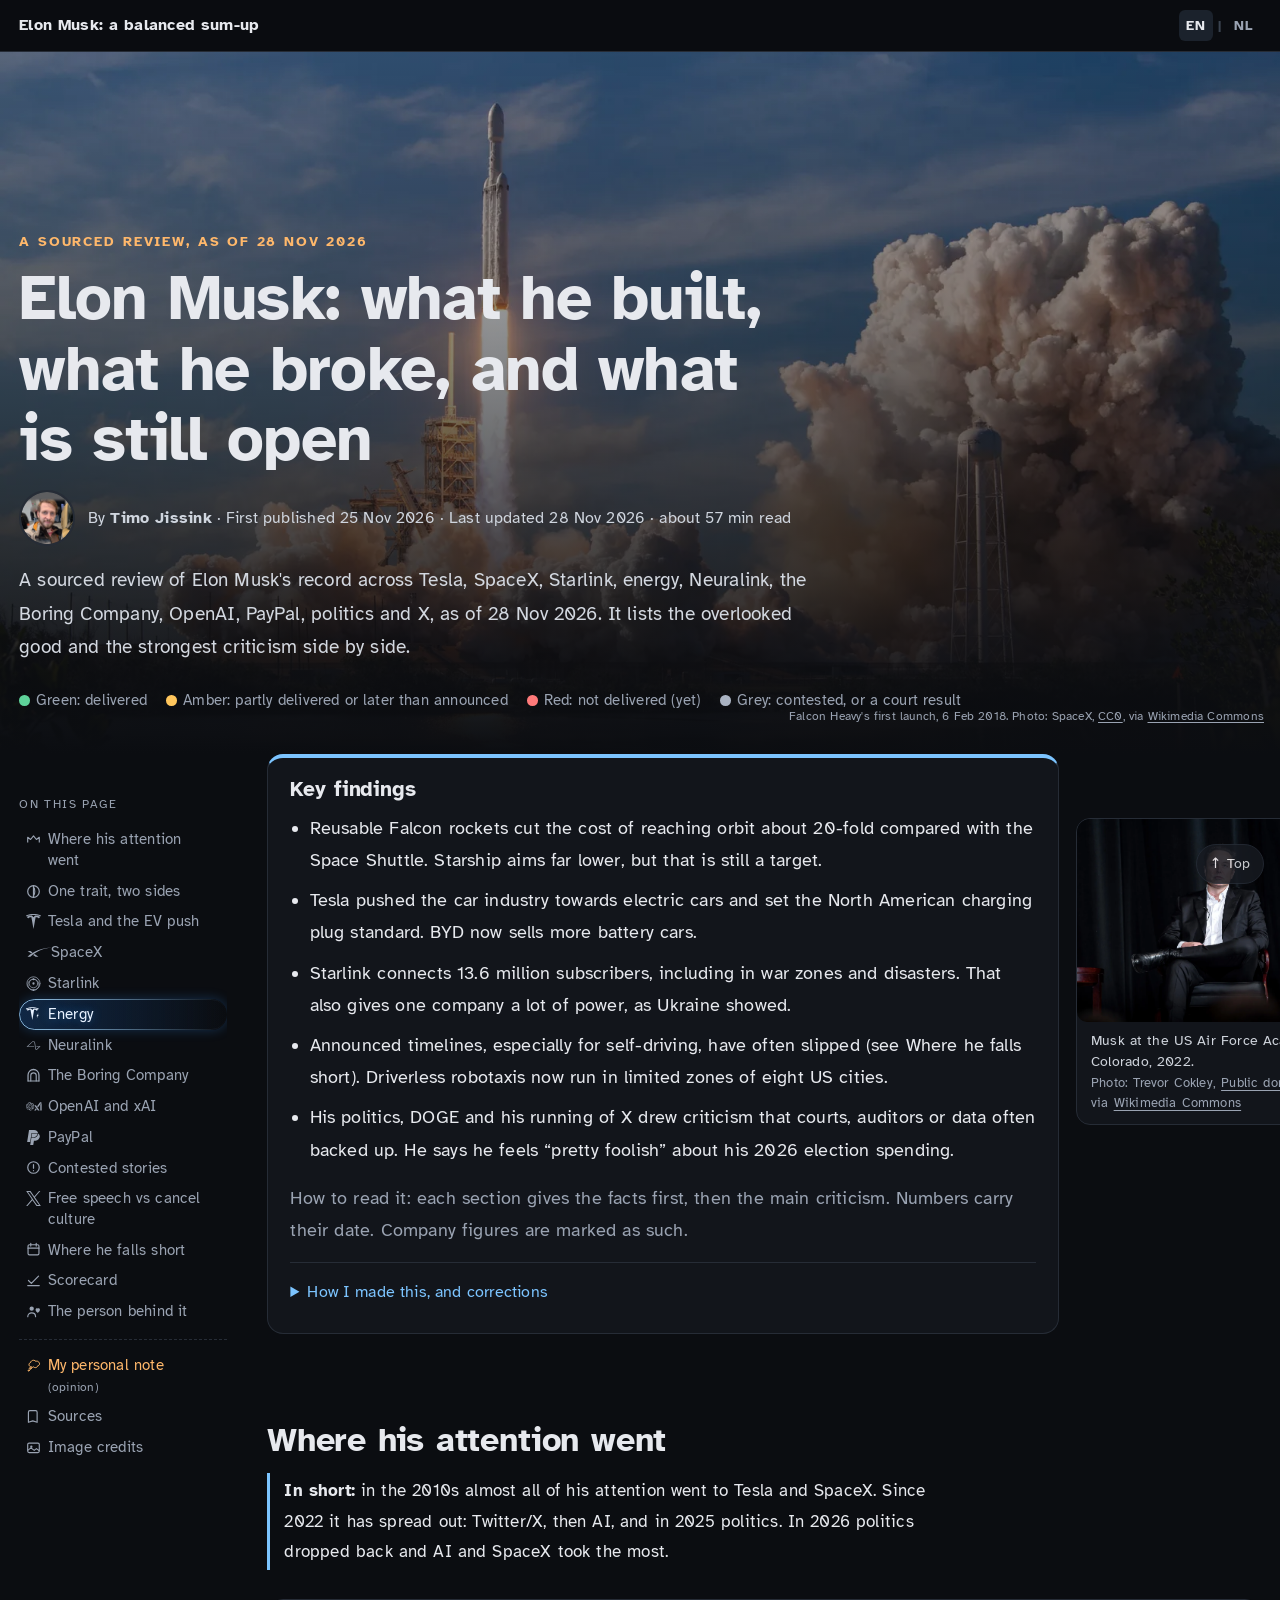
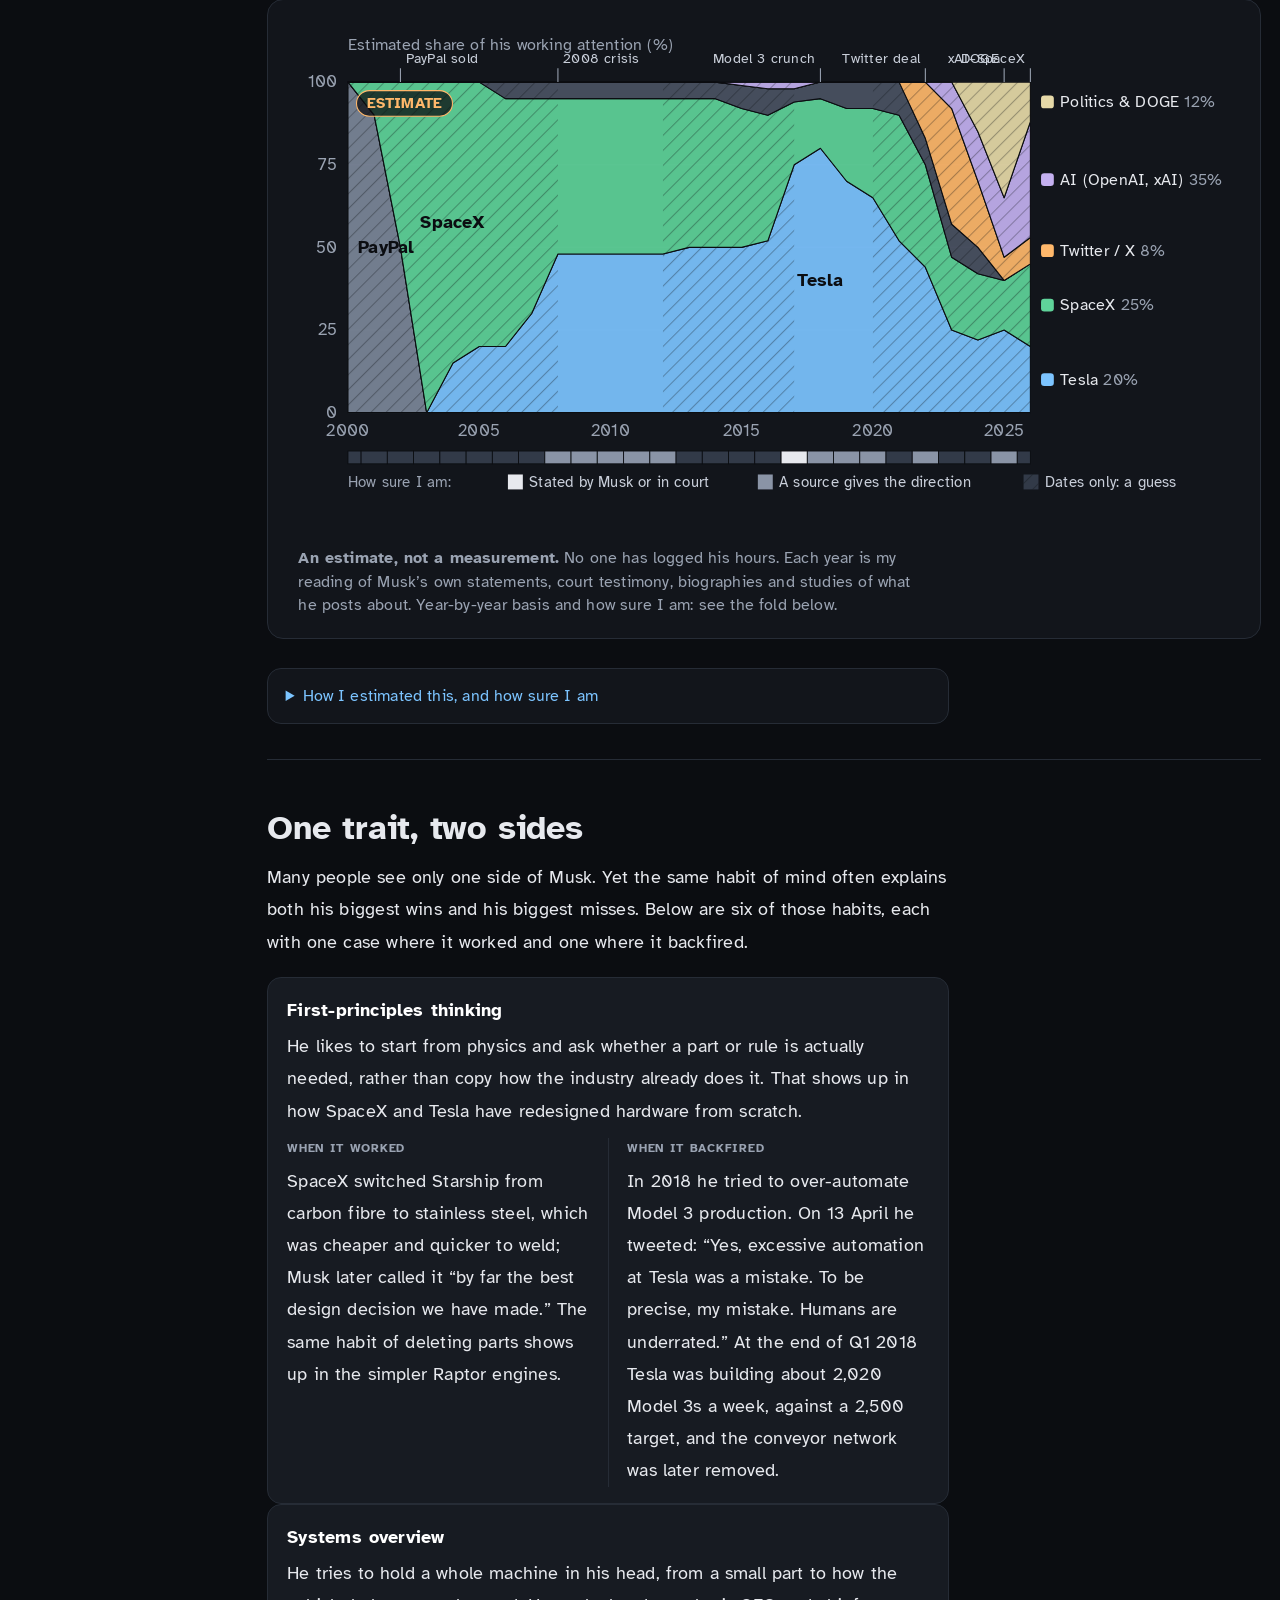
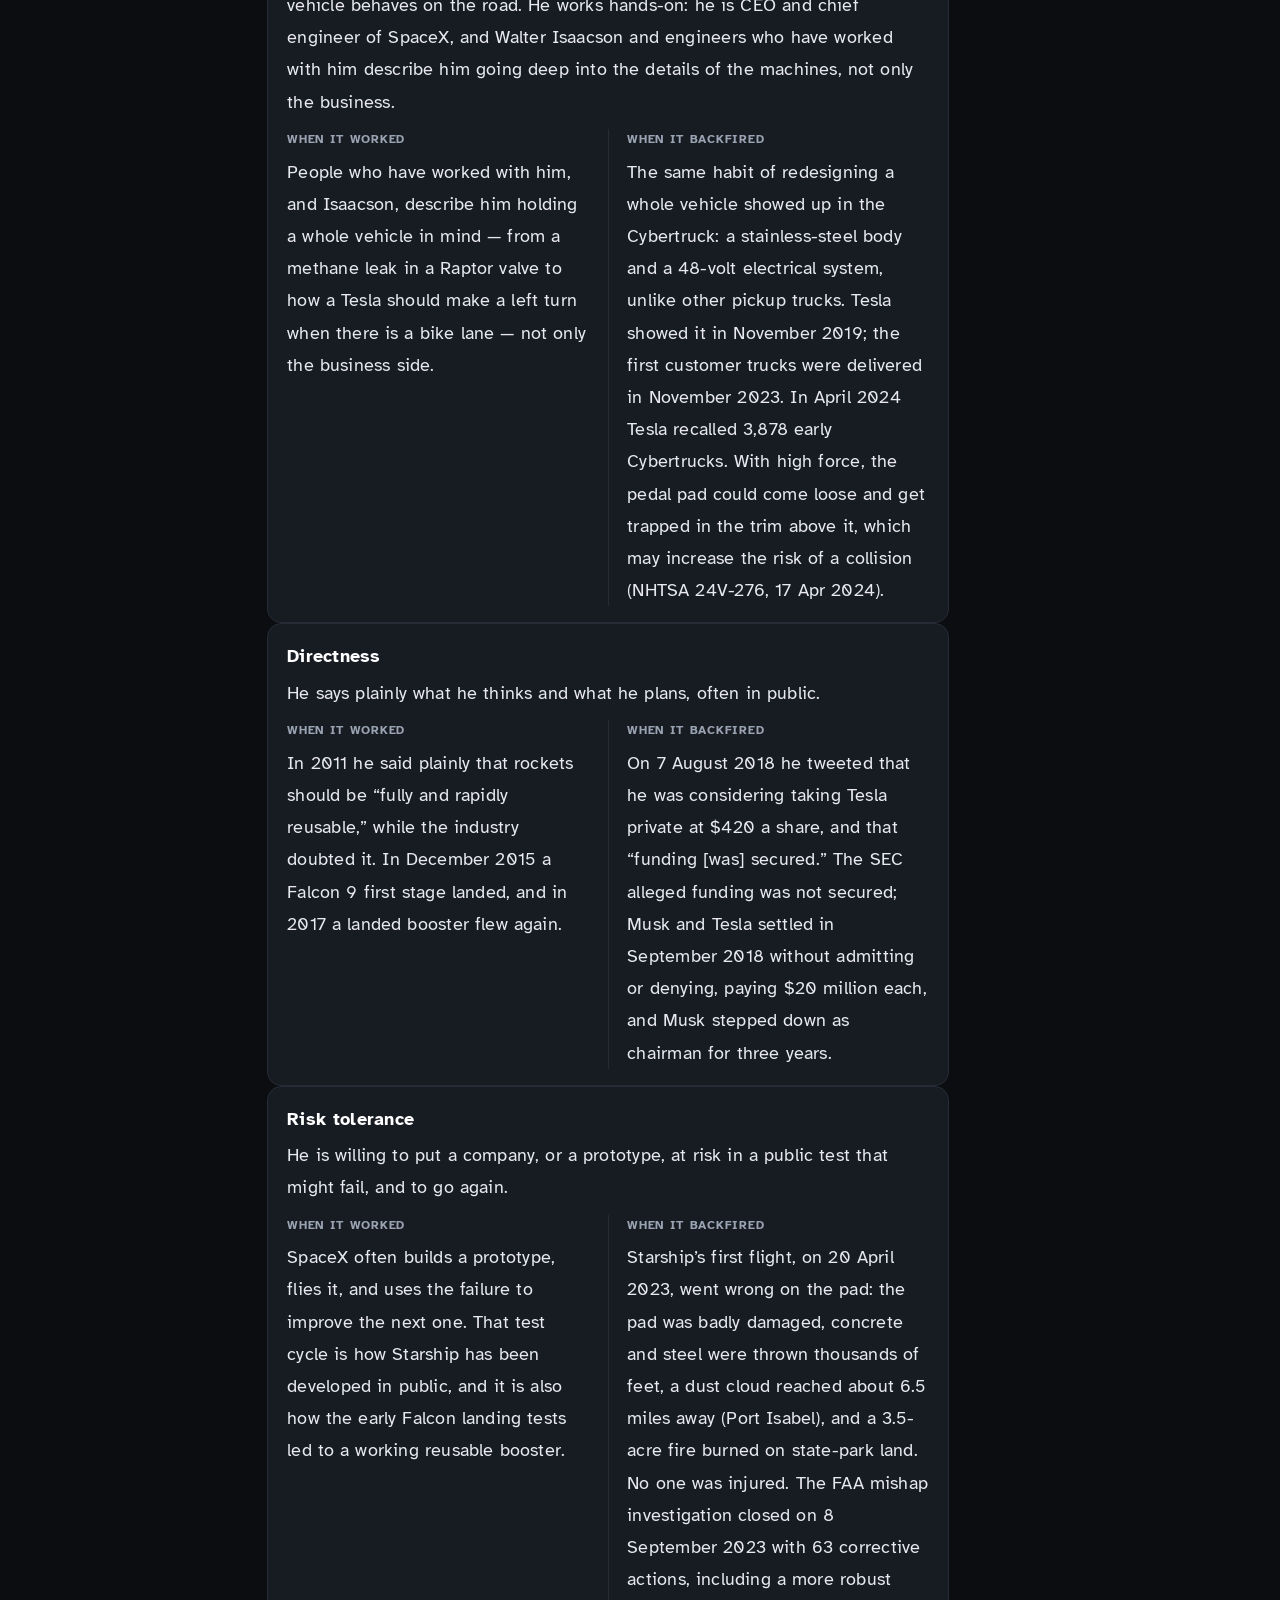
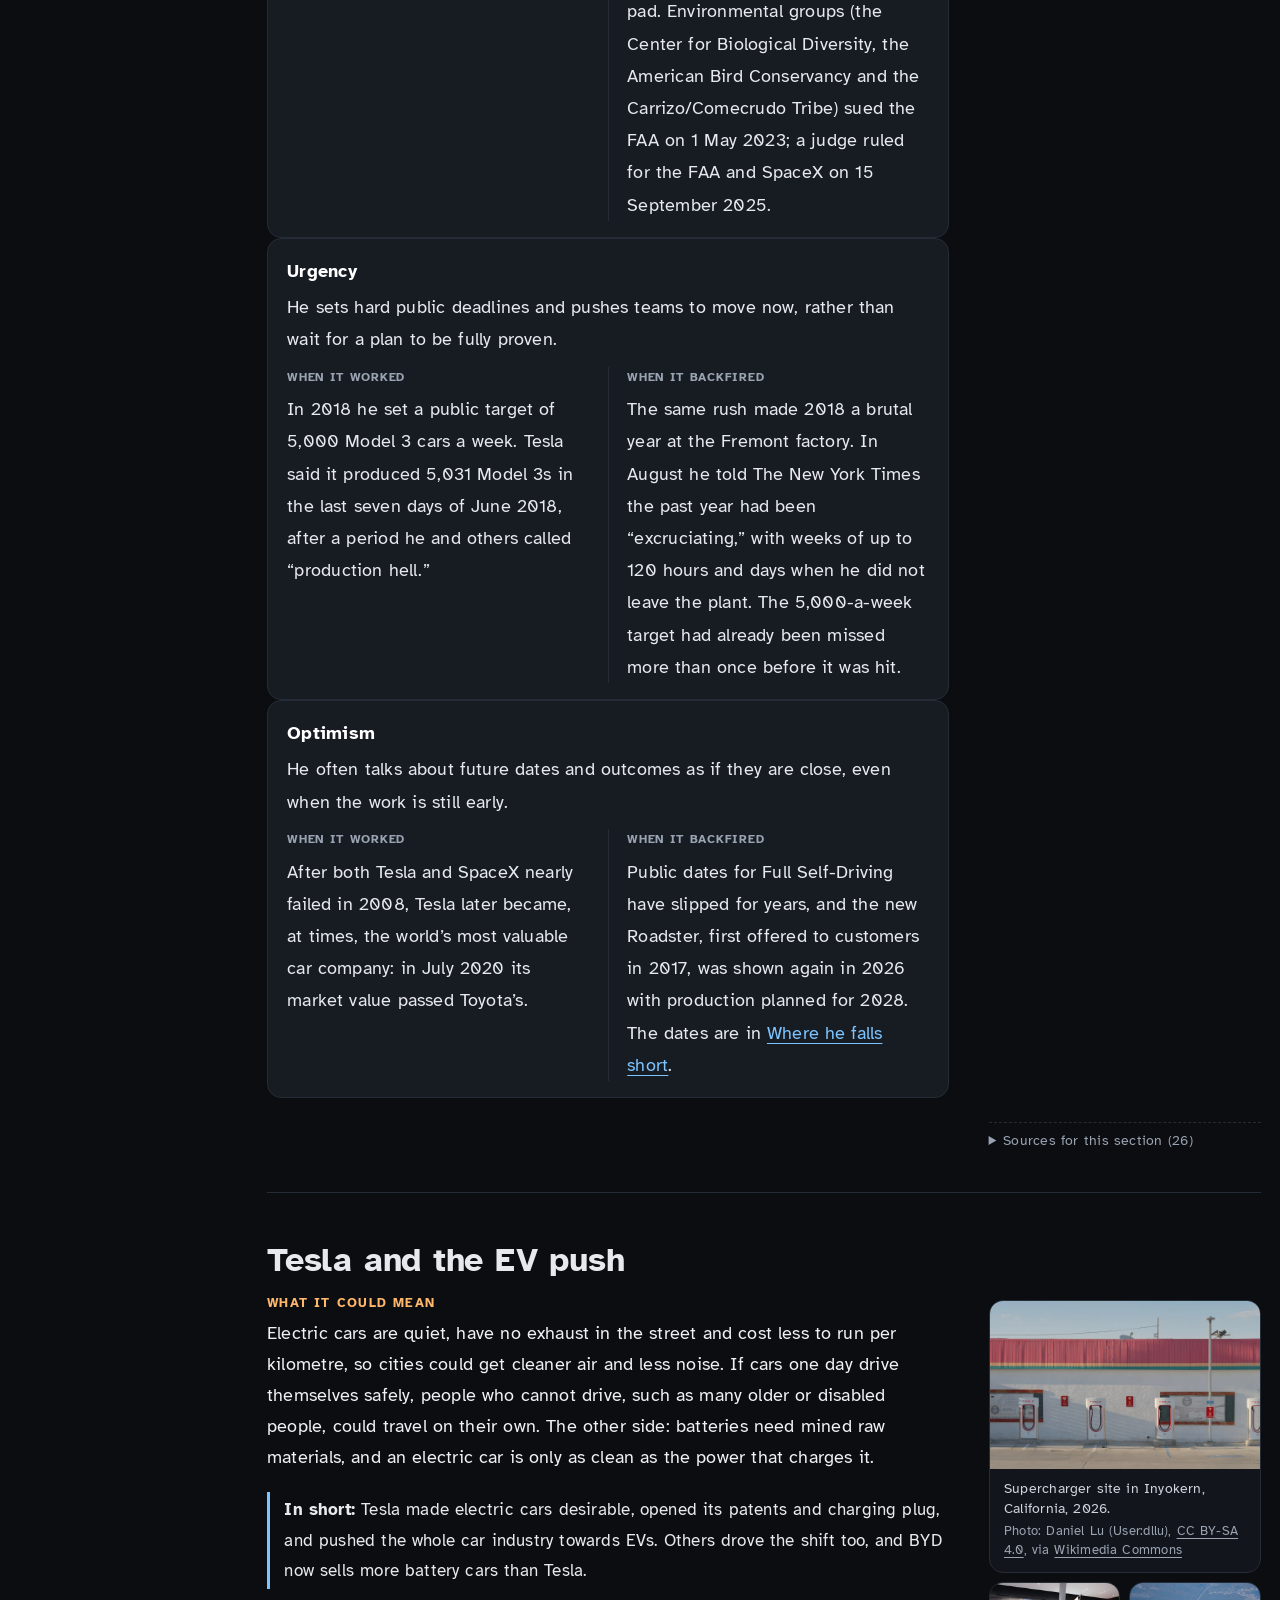
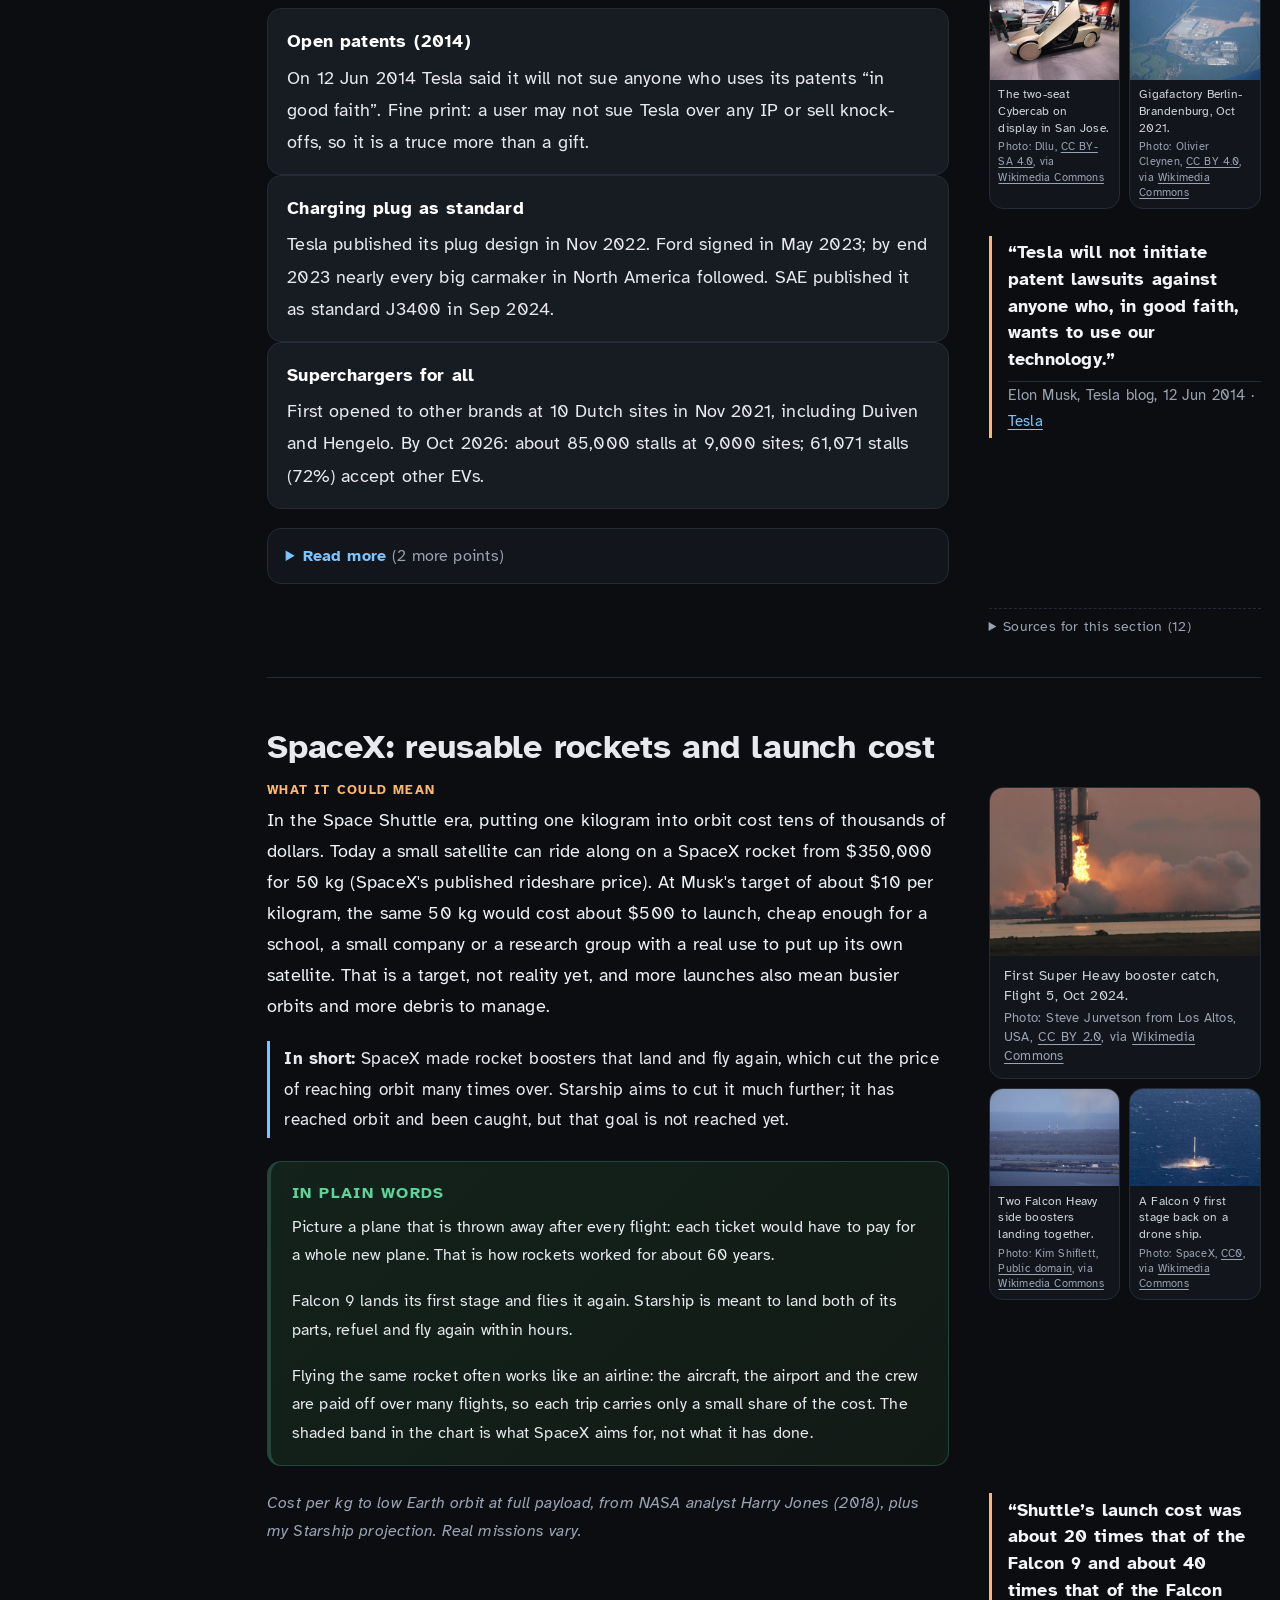
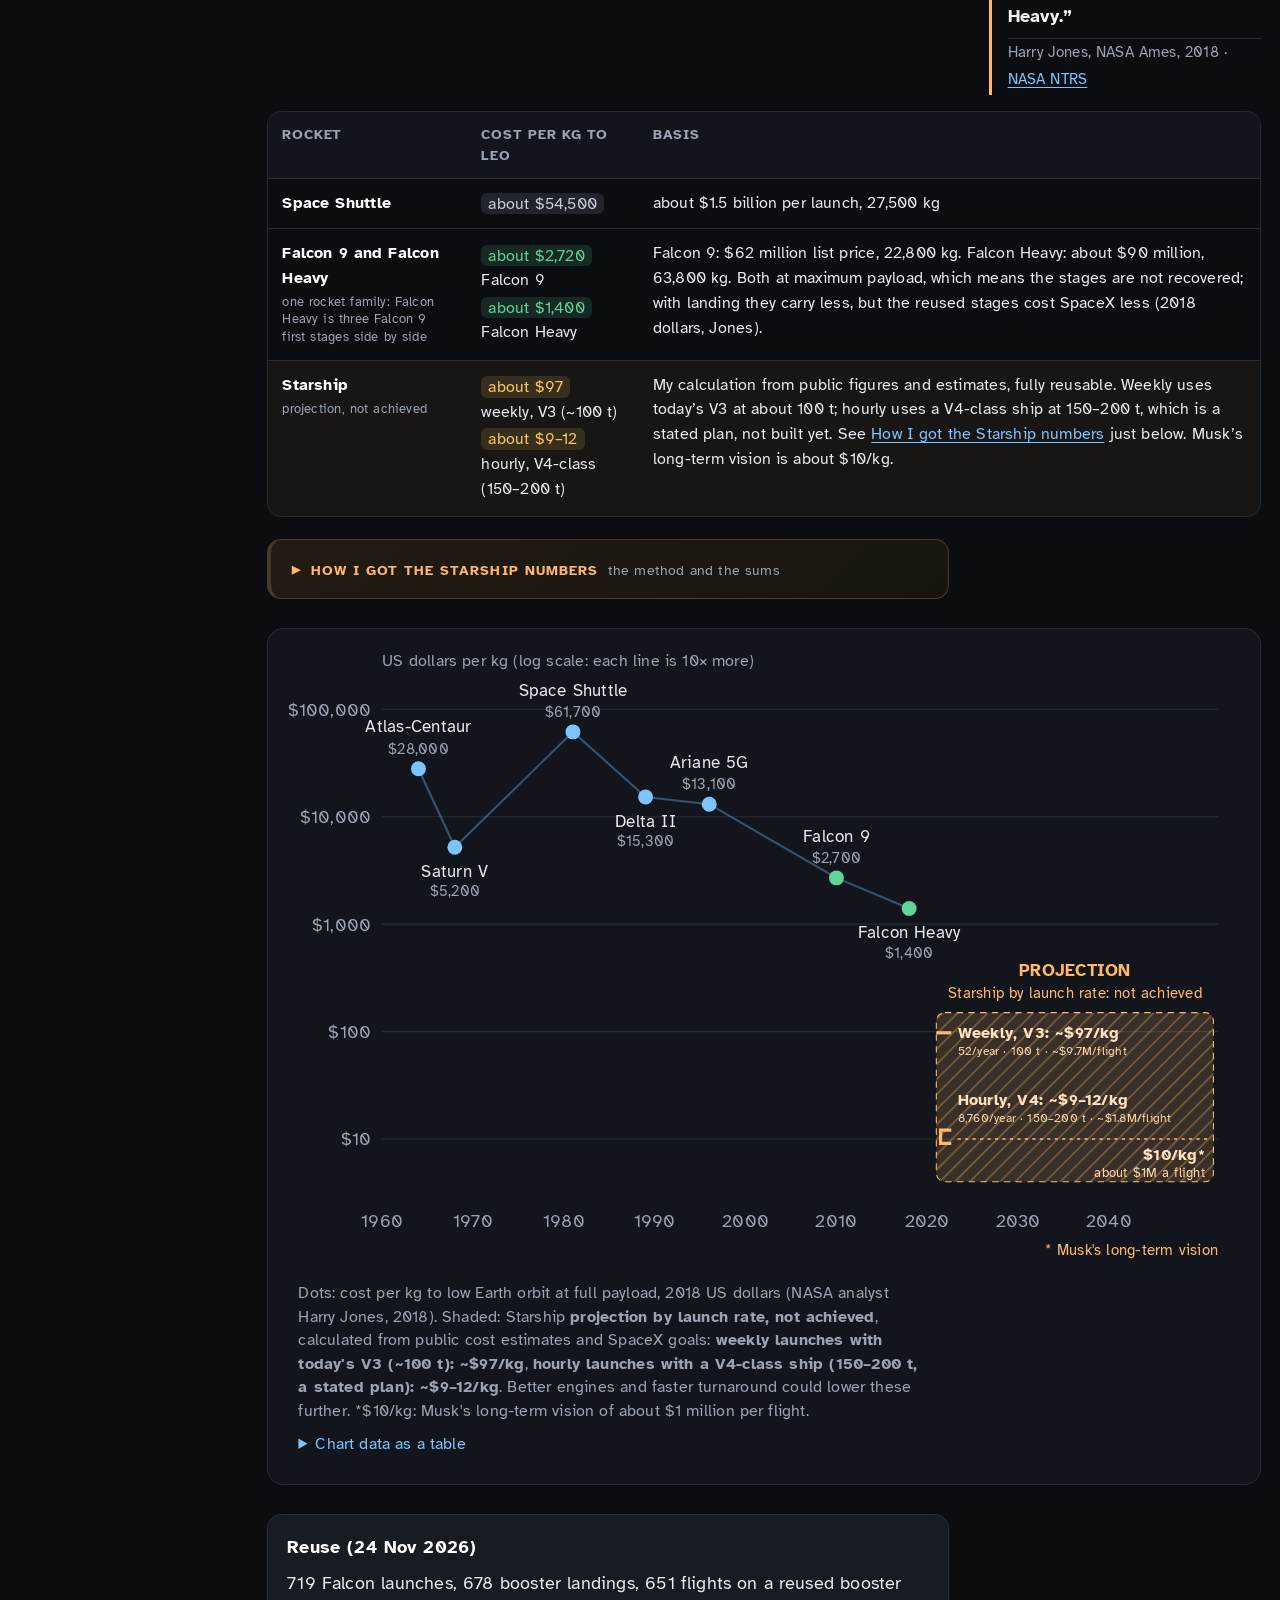
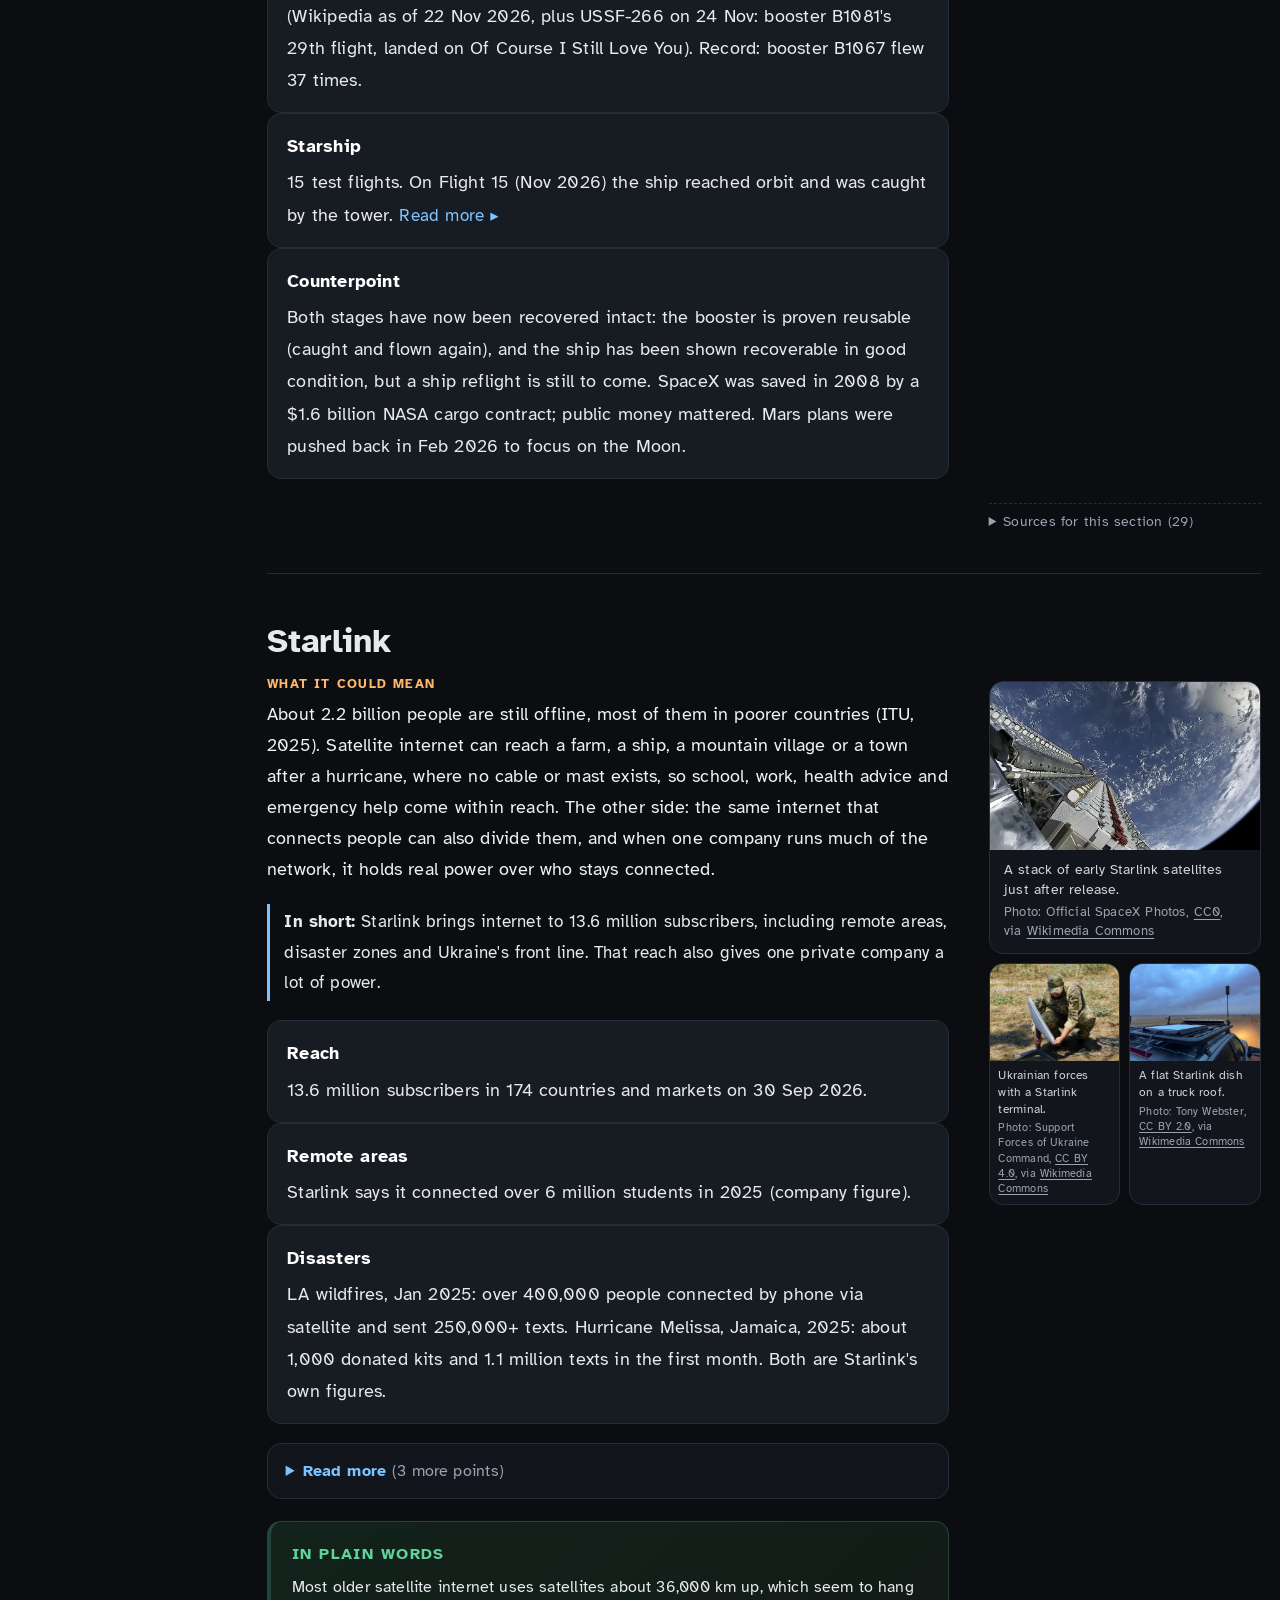
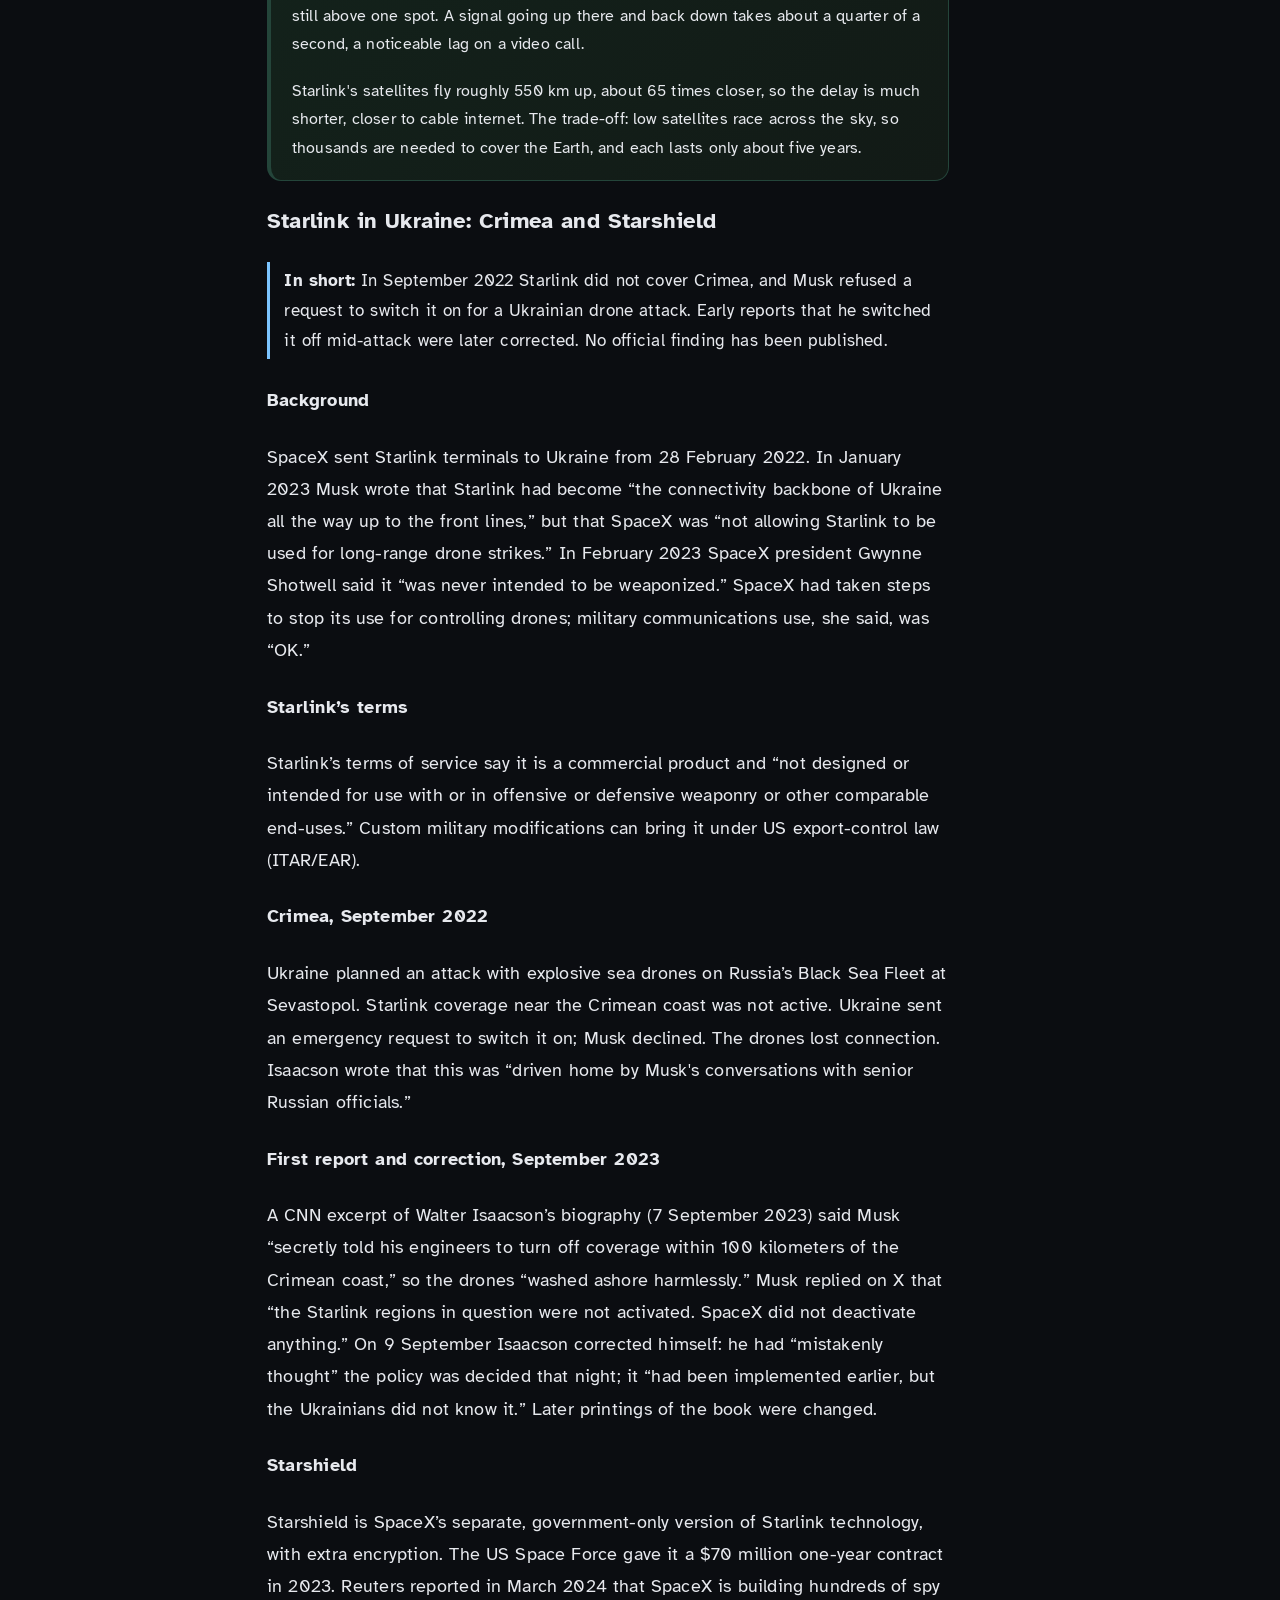
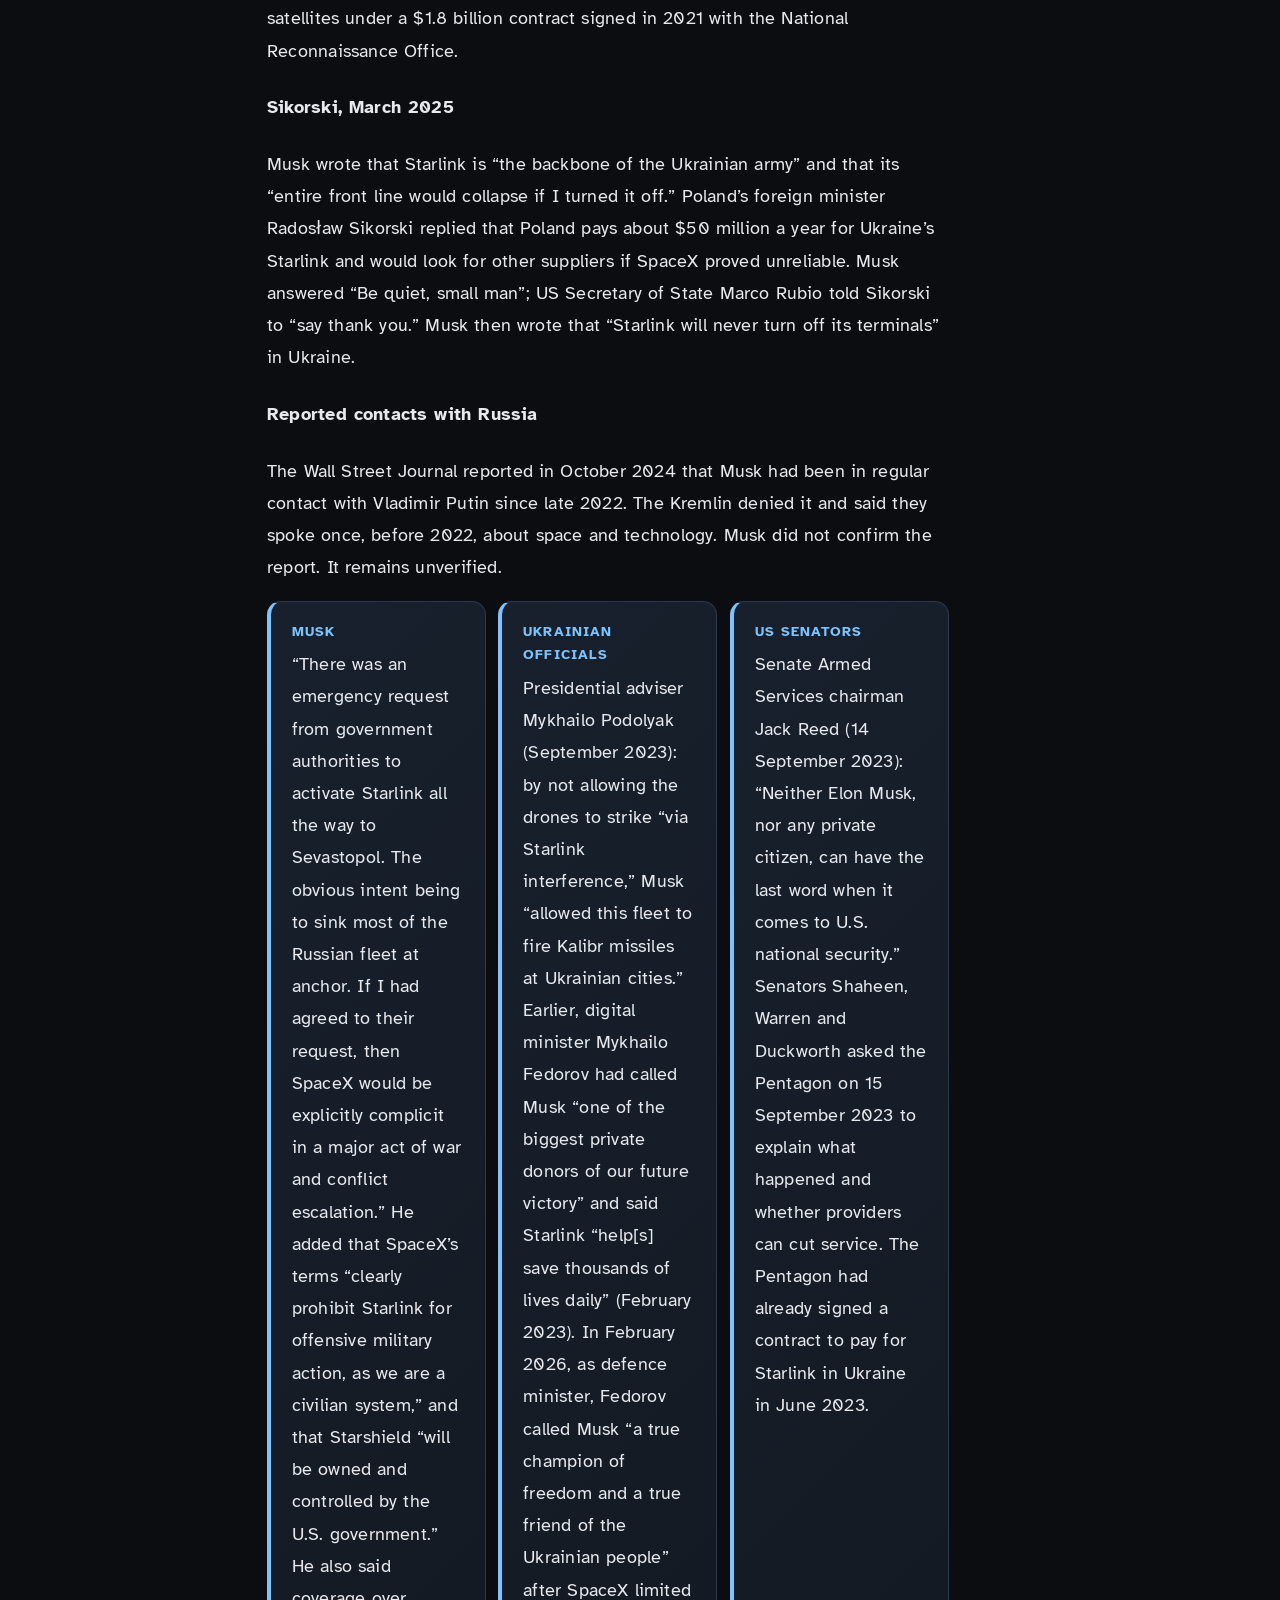
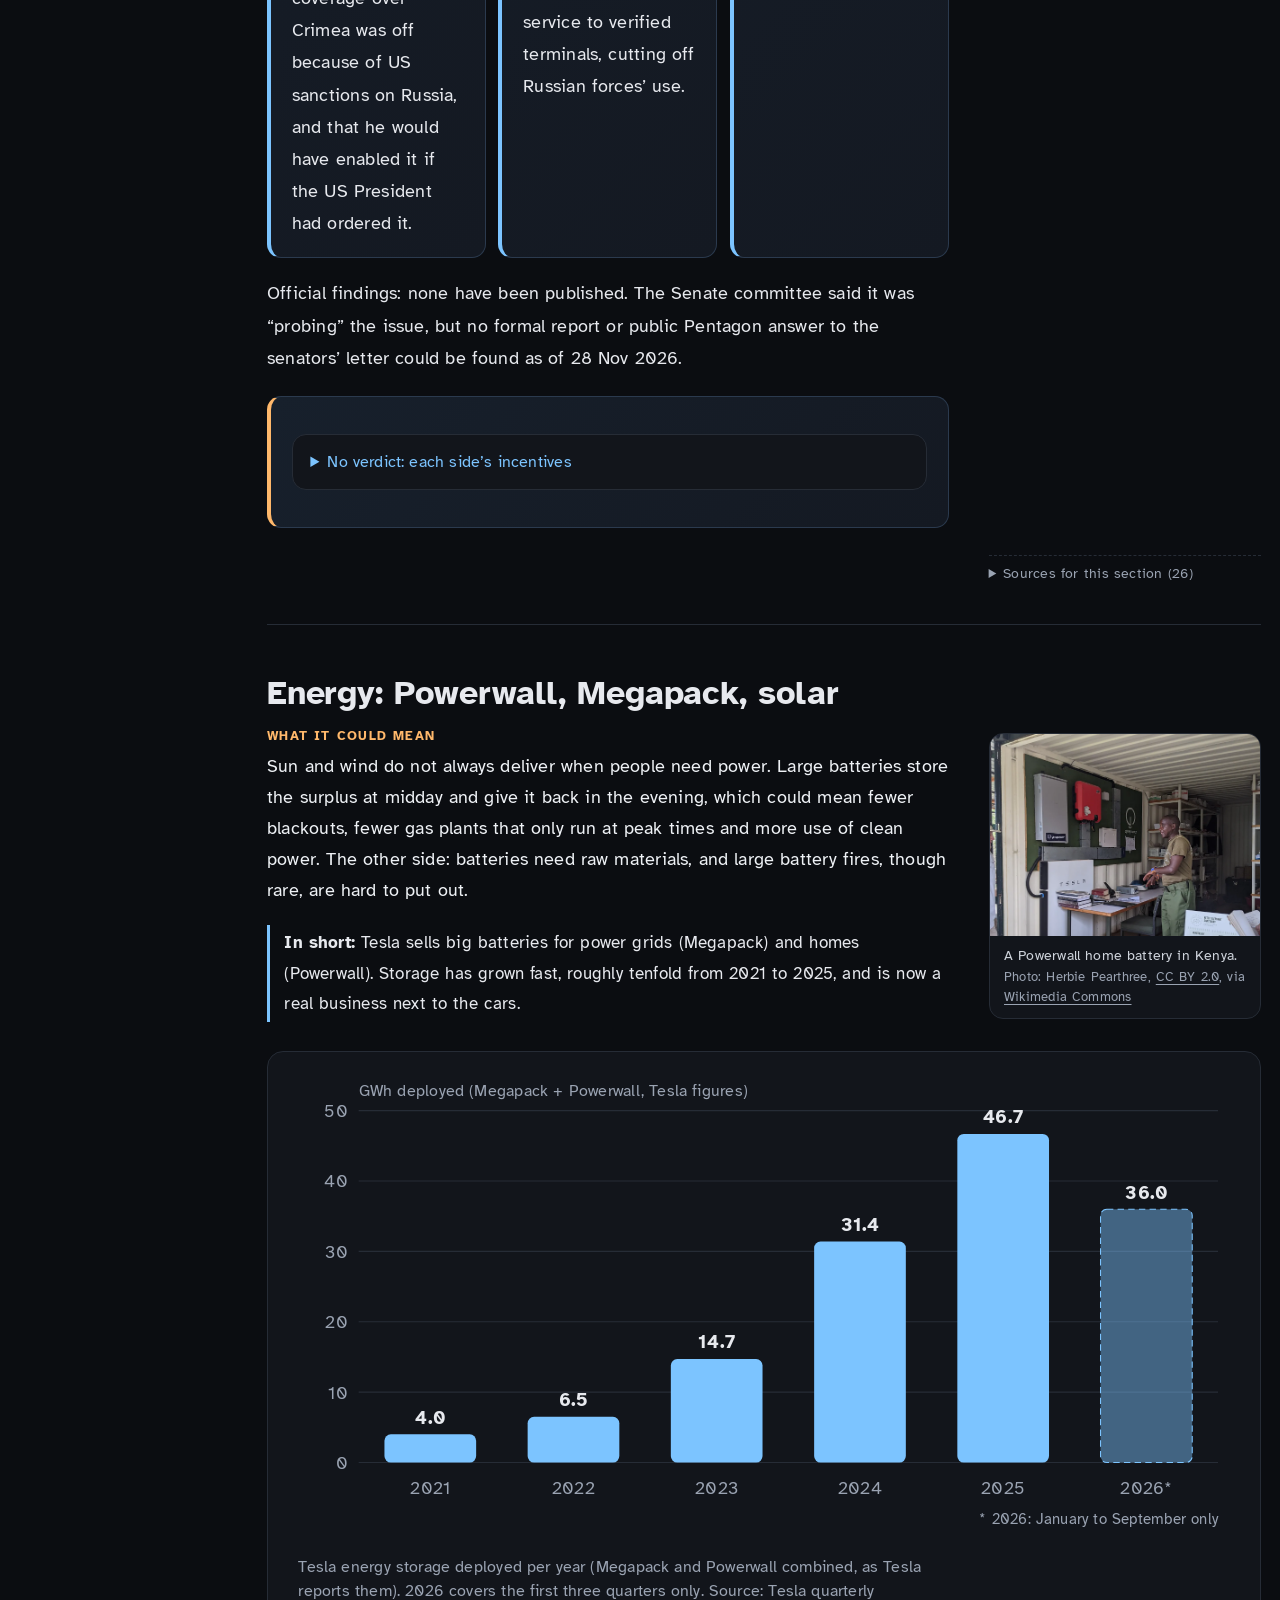
==== commit 7c9ef392: "Merge preview-round34: 11 approved edits and update the live site" ====
--- a/index.html
+++ b/index.html
@@ -42,7 +42,6 @@
     <details class="navmenu">
       <summary>Sections</summary>
       <ol>
-        <li><a href="#summary">Summary</a></li>
         <li><a href="#attention">Where his attention went</a></li>
         <li><a href="#one-trait-two-sides">One trait, two sides</a></li>
         <li><a href="#tesla-and-the-ev-push">Tesla and the EV push</a></li>
@@ -72,7 +71,7 @@
     <h1>Elon Musk: what he built, what he broke, and what is still open</h1>
     <div class="byline">
       <img class="headshot" src="img/timo-headshot.webp" width="56" height="56" alt="Photo of Timo Jissink">
-      <p>By <strong>Timo Jissink</strong> · First published 25 Nov 2026 · Last updated <time datetime="2026-11-28">28 Nov 2026</time> · about 56 min read</p>
+      <p>By <strong>Timo Jissink</strong> · First published 25 Nov 2026 · Last updated <time datetime="2026-11-28">28 Nov 2026</time> · about 57 min read</p>
     </div>
     <p class="lede">A sourced review of Elon Musk's record across Tesla, SpaceX, Starlink, energy, Neuralink, the Boring Company, OpenAI, PayPal, politics and X, as of 28 Nov 2026. It lists the overlooked good and the strongest criticism side by side.</p>
     <ul class="legend" aria-label="Status key">
@@ -88,7 +87,6 @@
   <nav class="sidenav" aria-label="Sections">
     <p>On this page</p>
     <ol>
-        <li><a href="#summary">Summary</a></li>
         <li><a href="#attention">Where his attention went</a></li>
         <li><a href="#one-trait-two-sides">One trait, two sides</a></li>
         <li><a href="#tesla-and-the-ev-push">Tesla and the EV push</a></li>
@@ -111,7 +109,12 @@
   </nav>
   <main id="content">
 <section class="keyfindings" aria-labelledby="kf-title">
+  <span id="summary"></span>
   <h2 id="kf-title">Key findings</h2>
+  <div class="figs single kf-photo"><figure>
+      <img src="img/musk-portrait.webp" style="object-position:50% 30%" width="1600" height="1065" alt="Elon Musk speaking at a US Air Force Academy event" fetchpriority="high" decoding="async">
+      <figcaption>Musk at the US Air Force Academy, Colorado, 2022.<span class="credit">Photo: Trevor Cokley, <a href="https://commons.wikimedia.org/wiki/File:Elon_Musk_Colorado_2022.jpg" rel="noopener license">Public domain</a>, via <a href="https://commons.wikimedia.org/wiki/File:Elon_Musk_Colorado_2022.jpg" rel="noopener">Wikimedia Commons</a></span></figcaption>
+    </figure></div>
   <ul>
     <li>Reusable Falcon rockets cut the cost of reaching orbit about 20-fold compared with the Space Shuttle. Starship aims far lower, but that is still a target.</li>
     <li>Tesla pushed the car industry towards electric cars and set the North American charging plug standard. BYD now sells more battery cars.</li>
@@ -119,32 +122,21 @@
     <li>Announced timelines, especially for self-driving, have often slipped (see Where he falls short). Driverless robotaxis now run in limited zones of eight US cities.</li>
     <li>His politics, DOGE and his running of X drew criticism that courts, auditors or data often backed up. He says he feels “pretty foolish” about his 2026 election spending.</li>
   </ul>
-  <details class="howmade"><summary>How I made this, and corrections</summary><p>I built this page from public sources, linked under every section. I researched it with help from an AI assistant and checked the facts against those sources. Company figures are labelled as such, and my own opinion is only in the personal note near the end. Spotted a mistake or a newer number? Corrections are welcome.</p></details>
-</section>
-<!-- Section: Summary. Edit the text below; keep the <section id> stable (links and images use it). -->
-<section id="summary">
-  <h2>Summary</h2>
-  <div class="figs single">
-    <figure>
-      <img src="img/musk-portrait.webp" style="object-position:50% 30%" width="1600" height="1065" alt="Elon Musk speaking at a US Air Force Academy event" loading="lazy" decoding="async">
-      <figcaption>Musk at the US Air Force Academy, Colorado, 2022.<span class="credit">Photo: Trevor Cokley, <a href="https://commons.wikimedia.org/wiki/File:Elon_Musk_Colorado_2022.jpg" rel="noopener license">Public domain</a>, via <a href="https://commons.wikimedia.org/wiki/File:Elon_Musk_Colorado_2022.jpg" rel="noopener">Wikimedia Commons</a></span></figcaption>
-    </figure>
-  </div>
-  <p>How to read it: each section gives the facts first, then the main criticism. Numbers carry their date. Company figures are marked as such.</p>
-</section>
-
+  <p class="howto">How to read it: each section gives the facts first, then the main criticism. Numbers carry their date. Company figures are marked as such.</p>
+  <details class="howmade"><summary>How I made this, and corrections</summary><p>I built this page from public sources, linked under every section. I own Tesla shares, and I follow his companies closely. I researched it with help from an AI assistant and checked the facts against those sources. Company figures are labelled as such, and my own opinion is only in the personal note near the end. Spotted a mistake or a newer number? Corrections are welcome.</p></details>
+</section>
 <!-- Section: Where his attention went. Edit the text below; keep the <section id> stable (links and images use it). -->
 <section id="attention">
   <h2>Where his attention went</h2>
   
-  <p class="inshort"><strong>In short:</strong> this is my estimate, not a measurement. In the 2010s almost all of his attention went to Tesla and SpaceX. Since 2022 it spreads out: Twitter/X, then AI, and in 2024–25 politics.</p>
+  <p class="inshort"><strong>In short:</strong> in the 2010s almost all of his attention went to Tesla and SpaceX. Since 2022 it has spread out: Twitter/X, then AI, and in 2025 politics. In 2026 politics dropped back and AI and SpaceX took the most.</p>
   <figure class="chart-fig">
-  <div class="chart-scroll fit"><svg class="chart chart-d" viewBox="0 0 900 480" role="img" aria-labelledby="att-title-d att-desc-d" font-family="Atkinson Hyperlegible, system-ui, sans-serif"><title id="att-title-d">Estimate: how Elon Musk split his working attention, 2000 to 2025</title><desc id="att-desc-d">Stacked area chart, an estimate and not a measurement. Early years are mostly PayPal then SpaceX. From 2008 to 2012 roughly half Tesla and half SpaceX. In 2017 Tesla about three quarters. In 2022 Twitter takes about 17 percent. In 2023 Twitter/X is the largest block at about 35 percent and xAI starts. In 2025 politics and DOGE are the largest block at about 32 percent, with AI at 20 percent.</desc><defs><pattern id="atthatchd" width="10" height="10" patternUnits="userSpaceOnUse" patternTransform="rotate(45)"><line x1="0" y1="0" x2="0" y2="10" stroke="#0b0d11" stroke-opacity=".3" stroke-width="2"/></pattern></defs><line x1="60" x2="700" y1="372.0" y2="372.0" stroke="#262c36"/><text x="50" y="377.0" text-anchor="end" font-size="16.0" fill="#9aa3b2">0</text><line x1="60" x2="700" y1="294.5" y2="294.5" stroke="#262c36"/><text x="50" y="299.5" text-anchor="end" font-size="16.0" fill="#9aa3b2">25</text><line x1="60" x2="700" y1="217.0" y2="217.0" stroke="#262c36"/><text x="50" y="222.0" text-anchor="end" font-size="16.0" fill="#9aa3b2">50</text><line x1="60" x2="700" y1="139.5" y2="139.5" stroke="#262c36"/><text x="50" y="144.5" text-anchor="end" font-size="16.0" fill="#9aa3b2">75</text><line x1="60" x2="700" y1="62.0" y2="62.0" stroke="#262c36"/><text x="50" y="67.0" text-anchor="end" font-size="16.0" fill="#9aa3b2">100</text><text x="60" y="32" font-size="15.0" fill="#9aa3b2">Estimated share of his working attention (%)</text><polygon points="60.0,62.0 85.6,93.0 111.2,217.0 136.8,372.0 162.4,372.0 188.0,372.0 213.6,372.0 239.2,372.0 264.8,372.0 290.4,372.0 316.0,372.0 341.6,372.0 367.2,372.0 392.8,372.0 418.4,372.0 444.0,372.0 469.6,372.0 495.2,372.0 520.8,372.0 546.4,372.0 572.0,372.0 597.6,372.0 623.2,372.0 648.8,372.0 674.4,372.0 700.0,372.0 700.0,372.0 674.4,372.0 648.8,372.0 623.2,372.0 597.6,372.0 572.0,372.0 546.4,372.0 520.8,372.0 495.2,372.0 469.6,372.0 444.0,372.0 418.4,372.0 392.8,372.0 367.2,372.0 341.6,372.0 316.0,372.0 290.4,372.0 264.8,372.0 239.2,372.0 213.6,372.0 188.0,372.0 162.4,372.0 136.8,372.0 111.2,372.0 85.6,372.0 60.0,372.0" fill="#7b8698" fill-opacity=".92" stroke="#0b0d11" stroke-width="1" stroke-linejoin="round"/><polygon points="60.0,62.0 85.6,93.0 111.2,217.0 136.8,372.0 162.4,325.5 188.0,310.0 213.6,310.0 239.2,279.0 264.8,223.2 290.4,223.2 316.0,223.2 341.6,223.2 367.2,223.2 392.8,217.0 418.4,217.0 444.0,217.0 469.6,210.8 495.2,139.5 520.8,124.0 546.4,155.0 572.0,170.5 597.6,210.8 623.2,235.6 648.8,294.5 674.4,303.8 700.0,310.0 700.0,372.0 674.4,372.0 648.8,372.0 623.2,372.0 597.6,372.0 572.0,372.0 546.4,372.0 520.8,372.0 495.2,372.0 469.6,372.0 444.0,372.0 418.4,372.0 392.8,372.0 367.2,372.0 341.6,372.0 316.0,372.0 290.4,372.0 264.8,372.0 239.2,372.0 213.6,372.0 188.0,372.0 162.4,372.0 136.8,372.0 111.2,217.0 85.6,93.0 60.0,62.0" fill="#7cc4ff" fill-opacity=".92" stroke="#0b0d11" stroke-width="1" stroke-linejoin="round"/><polygon points="60.0,62.0 85.6,62.0 111.2,62.0 136.8,62.0 162.4,62.0 188.0,62.0 213.6,77.5 239.2,77.5 264.8,77.5 290.4,77.5 316.0,77.5 341.6,77.5 367.2,77.5 392.8,77.5 418.4,77.5 444.0,86.8 469.6,93.0 495.2,80.6 520.8,77.5 546.4,86.8 572.0,86.8 597.6,93.0 623.2,139.5 648.8,226.3 674.4,241.8 700.0,272.8 700.0,310.0 674.4,303.8 648.8,294.5 623.2,235.6 597.6,210.8 572.0,170.5 546.4,155.0 520.8,124.0 495.2,139.5 469.6,210.8 444.0,217.0 418.4,217.0 392.8,217.0 367.2,223.2 341.6,223.2 316.0,223.2 290.4,223.2 264.8,223.2 239.2,279.0 213.6,310.0 188.0,310.0 162.4,325.5 136.8,372.0 111.2,217.0 85.6,93.0 60.0,62.0" fill="#5fd39a" fill-opacity=".92" stroke="#0b0d11" stroke-width="1" stroke-linejoin="round"/><polygon points="60.0,62.0 85.6,62.0 111.2,62.0 136.8,62.0 162.4,62.0 188.0,62.0 213.6,62.0 239.2,62.0 264.8,62.0 290.4,62.0 316.0,62.0 341.6,62.0 367.2,62.0 392.8,62.0 418.4,62.0 444.0,65.1 469.6,68.2 495.2,68.2 520.8,62.0 546.4,62.0 572.0,62.0 597.6,62.0 623.2,114.7 648.8,195.3 674.4,217.0 700.0,248.0 700.0,272.8 674.4,241.8 648.8,226.3 623.2,139.5 597.6,93.0 572.0,86.8 546.4,86.8 520.8,77.5 495.2,80.6 469.6,93.0 444.0,86.8 418.4,77.5 392.8,77.5 367.2,77.5 341.6,77.5 316.0,77.5 290.4,77.5 264.8,77.5 239.2,77.5 213.6,77.5 188.0,62.0 162.4,62.0 136.8,62.0 111.2,62.0 85.6,62.0 60.0,62.0" fill="#4a5262" fill-opacity=".92" stroke="#0b0d11" stroke-width="1" stroke-linejoin="round"/><polygon points="60.0,62.0 85.6,62.0 111.2,62.0 136.8,62.0 162.4,62.0 188.0,62.0 213.6,62.0 239.2,62.0 264.8,62.0 290.4,62.0 316.0,62.0 341.6,62.0 367.2,62.0 392.8,62.0 418.4,62.0 444.0,65.1 469.6,68.2 495.2,68.2 520.8,62.0 546.4,62.0 572.0,62.0 597.6,62.0 623.2,62.0 648.8,86.8 674.4,155.0 700.0,223.2 700.0,248.0 674.4,217.0 648.8,195.3 623.2,114.7 597.6,62.0 572.0,62.0 546.4,62.0 520.8,62.0 495.2,68.2 469.6,68.2 444.0,65.1 418.4,62.0 392.8,62.0 367.2,62.0 341.6,62.0 316.0,62.0 290.4,62.0 264.8,62.0 239.2,62.0 213.6,62.0 188.0,62.0 162.4,62.0 136.8,62.0 111.2,62.0 85.6,62.0 60.0,62.0" fill="#ffb86b" fill-opacity=".92" stroke="#0b0d11" stroke-width="1" stroke-linejoin="round"/><polygon points="60.0,62.0 85.6,62.0 111.2,62.0 136.8,62.0 162.4,62.0 188.0,62.0 213.6,62.0 239.2,62.0 264.8,62.0 290.4,62.0 316.0,62.0 341.6,62.0 367.2,62.0 392.8,62.0 418.4,62.0 444.0,62.0 469.6,62.0 495.2,62.0 520.8,62.0 546.4,62.0 572.0,62.0 597.6,62.0 623.2,62.0 648.8,62.0 674.4,108.5 700.0,161.2 700.0,223.2 674.4,155.0 648.8,86.8 623.2,62.0 597.6,62.0 572.0,62.0 546.4,62.0 520.8,62.0 495.2,68.2 469.6,68.2 444.0,65.1 418.4,62.0 392.8,62.0 367.2,62.0 341.6,62.0 316.0,62.0 290.4,62.0 264.8,62.0 239.2,62.0 213.6,62.0 188.0,62.0 162.4,62.0 136.8,62.0 111.2,62.0 85.6,62.0 60.0,62.0" fill="#c4b0f0" fill-opacity=".92" stroke="#0b0d11" stroke-width="1" stroke-linejoin="round"/><polygon points="60.0,62.0 85.6,62.0 111.2,62.0 136.8,62.0 162.4,62.0 188.0,62.0 213.6,62.0 239.2,62.0 264.8,62.0 290.4,62.0 316.0,62.0 341.6,62.0 367.2,62.0 392.8,62.0 418.4,62.0 444.0,62.0 469.6,62.0 495.2,62.0 520.8,62.0 546.4,62.0 572.0,62.0 597.6,62.0 623.2,62.0 648.8,62.0 674.4,62.0 700.0,62.0 700.0,161.2 674.4,108.5 648.8,62.0 623.2,62.0 597.6,62.0 572.0,62.0 546.4,62.0 520.8,62.0 495.2,62.0 469.6,62.0 444.0,62.0 418.4,62.0 392.8,62.0 367.2,62.0 341.6,62.0 316.0,62.0 290.4,62.0 264.8,62.0 239.2,62.0 213.6,62.0 188.0,62.0 162.4,62.0 136.8,62.0 111.2,62.0 85.6,62.0 60.0,62.0" fill="#e6d9a8" fill-opacity=".92" stroke="#0b0d11" stroke-width="1" stroke-linejoin="round"/><rect x="60.0" y="62" width="204.8" height="310" fill="url(#atthatchd)" pointer-events="none"/><rect x="367.2" y="62" width="128.0" height="310" fill="url(#atthatchd)" pointer-events="none"/><rect x="572.0" y="62" width="128.0" height="310" fill="url(#atthatchd)" pointer-events="none"/><text x="96.0" y="222.0" text-anchor="middle" font-size="17.0" font-weight="700" fill="#0b0d11">PayPal</text><text x="162.4" y="198.8" text-anchor="middle" font-size="17.0" font-weight="700" fill="#0b0d11">SpaceX</text><text x="520.8" y="253.0" text-anchor="middle" font-size="17.0" font-weight="700" fill="#0b0d11">Tesla</text><rect x="710" y="335.0" width="12" height="12" rx="3" fill="#7cc4ff"/><text x="728" y="346.0" font-size="15.0" fill="#e7e9ee">Tesla <tspan fill="#9aa3b2">20%</tspan></text><rect x="710" y="285.4" width="12" height="12" rx="3" fill="#5fd39a"/><text x="728" y="296.4" font-size="15.0" fill="#e7e9ee">SpaceX <tspan fill="#9aa3b2">12%</tspan></text><rect x="710" y="254.4" width="12" height="12" rx="3" fill="#4a5262"/><text x="728" y="265.4" font-size="15.0" fill="#e7e9ee">Other ventures <tspan fill="#9aa3b2">8%</tspan></text><rect x="710" y="229.6" width="12" height="12" rx="3" fill="#ffb86b"/><text x="728" y="240.6" font-size="15.0" fill="#e7e9ee">Twitter / X <tspan fill="#9aa3b2">8%</tspan></text><rect x="710" y="186.2" width="12" height="12" rx="3" fill="#c4b0f0"/><text x="728" y="197.2" font-size="15.0" fill="#e7e9ee">AI (OpenAI, xAI) <tspan fill="#9aa3b2">20%</tspan></text><rect x="710" y="105.6" width="12" height="12" rx="3" fill="#e6d9a8"/><text x="728" y="116.6" font-size="15.0" fill="#e7e9ee">Politics &amp; DOGE <tspan fill="#9aa3b2">32%</tspan></text><line x1="111.2" x2="111.2" y1="49" y2="62" stroke="#9aa3b2"/><text x="116.2" y="44" text-anchor="start" font-size="13.5" fill="#c9cfda">PayPal sold</text><line x1="264.8" x2="264.8" y1="49" y2="62" stroke="#9aa3b2"/><text x="269.8" y="44" text-anchor="start" font-size="13.5" fill="#c9cfda">2008 crisis</text><line x1="520.8" x2="520.8" y1="49" y2="62" stroke="#9aa3b2"/><text x="515.8" y="44" text-anchor="end" font-size="13.5" fill="#c9cfda">Model 3 crunch</text><line x1="623.2" x2="623.2" y1="49" y2="62" stroke="#9aa3b2"/><text x="618.2" y="44" text-anchor="end" font-size="13.5" fill="#c9cfda">Twitter deal</text><line x1="700.0" x2="700.0" y1="49" y2="62" stroke="#9aa3b2"/><text x="695.0" y="44" text-anchor="end" font-size="13.5" fill="#c9cfda">DOGE</text><text x="60.0" y="394" text-anchor="middle" font-size="16.0" fill="#9aa3b2">2000</text><text x="188.0" y="394" text-anchor="middle" font-size="16.0" fill="#9aa3b2">2005</text><text x="316.0" y="394" text-anchor="middle" font-size="16.0" fill="#9aa3b2">2010</text><text x="444.0" y="394" text-anchor="middle" font-size="16.0" fill="#9aa3b2">2015</text><text x="572.0" y="394" text-anchor="middle" font-size="16.0" fill="#9aa3b2">2020</text><text x="700.0" y="394" text-anchor="middle" font-size="16.0" fill="#9aa3b2">2025</text><rect x="60.0" y="408" width="12.8" height="12" fill="#323a48" stroke="#0b0d11" stroke-width=".8"/><rect x="72.8" y="408" width="25.6" height="12" fill="#323a48" stroke="#0b0d11" stroke-width=".8"/><rect x="98.4" y="408" width="25.6" height="12" fill="#323a48" stroke="#0b0d11" stroke-width=".8"/><rect x="124.0" y="408" width="25.6" height="12" fill="#323a48" stroke="#0b0d11" stroke-width=".8"/><rect x="149.6" y="408" width="25.6" height="12" fill="#323a48" stroke="#0b0d11" stroke-width=".8"/><rect x="175.2" y="408" width="25.6" height="12" fill="#323a48" stroke="#0b0d11" stroke-width=".8"/><rect x="200.8" y="408" width="25.6" height="12" fill="#323a48" stroke="#0b0d11" stroke-width=".8"/><rect x="226.4" y="408" width="25.6" height="12" fill="#323a48" stroke="#0b0d11" stroke-width=".8"/><rect x="252.0" y="408" width="25.6" height="12" fill="#8a94a6" stroke="#0b0d11" stroke-width=".8"/><rect x="277.6" y="408" width="25.6" height="12" fill="#8a94a6" stroke="#0b0d11" stroke-width=".8"/><rect x="303.2" y="408" width="25.6" height="12" fill="#8a94a6" stroke="#0b0d11" stroke-width=".8"/><rect x="328.8" y="408" width="25.6" height="12" fill="#8a94a6" stroke="#0b0d11" stroke-width=".8"/><rect x="354.4" y="408" width="25.6" height="12" fill="#8a94a6" stroke="#0b0d11" stroke-width=".8"/><rect x="380.0" y="408" width="25.6" height="12" fill="#323a48" stroke="#0b0d11" stroke-width=".8"/><rect x="405.6" y="408" width="25.6" height="12" fill="#323a48" stroke="#0b0d11" stroke-width=".8"/><rect x="431.2" y="408" width="25.6" height="12" fill="#323a48" stroke="#0b0d11" stroke-width=".8"/><rect x="456.8" y="408" width="25.6" height="12" fill="#323a48" stroke="#0b0d11" stroke-width=".8"/><rect x="482.4" y="408" width="25.6" height="12" fill="#e7e9ee" stroke="#0b0d11" stroke-width=".8"/><rect x="508.0" y="408" width="25.6" height="12" fill="#8a94a6" stroke="#0b0d11" stroke-width=".8"/><rect x="533.6" y="408" width="25.6" height="12" fill="#8a94a6" stroke="#0b0d11" stroke-width=".8"/><rect x="559.2" y="408" width="25.6" height="12" fill="#8a94a6" stroke="#0b0d11" stroke-width=".8"/><rect x="584.8" y="408" width="25.6" height="12" fill="#323a48" stroke="#0b0d11" stroke-width=".8"/><rect x="610.4" y="408" width="25.6" height="12" fill="#8a94a6" stroke="#0b0d11" stroke-width=".8"/><rect x="636.0" y="408" width="25.6" height="12" fill="#323a48" stroke="#0b0d11" stroke-width=".8"/><rect x="661.6" y="408" width="25.6" height="12" fill="#323a48" stroke="#0b0d11" stroke-width=".8"/><rect x="687.2" y="408" width="12.8" height="12" fill="#8a94a6" stroke="#0b0d11" stroke-width=".8"/><text x="60" y="442" font-size="14" fill="#9aa3b2">How sure I am:</text><rect x="210" y="430" width="14" height="14" fill="#e7e9ee"/><text x="230" y="442" font-size="14" fill="#c9cfda">Stated by Musk or in court</text><rect x="444.4" y="430" width="14" height="14" fill="#8a94a6"/><text x="464.4" y="442" font-size="14" fill="#c9cfda">A source gives the direction</text><rect x="693.6" y="430" width="14" height="14" fill="#323a48"/><rect x="693.6" y="430" width="14" height="14" fill="url(#atthatchd)"/><text x="713.6" y="442" font-size="14" fill="#c9cfda">Dates only: a guess</text><rect x="68" y="70" width="90" height="24" rx="12" fill="#0b0d11" fill-opacity=".75" stroke="#ffb86b"/><text x="113.0" y="86" text-anchor="middle" font-size="14" font-weight="700" fill="#ffb86b">ESTIMATE</text></svg><svg class="chart chart-m" viewBox="0 0 380 560" role="img" aria-labelledby="att-title-m att-desc-m" font-family="Atkinson Hyperlegible, system-ui, sans-serif"><title id="att-title-m">Estimate: how Elon Musk split his working attention, 2000 to 2025</title><desc id="att-desc-m">Stacked area chart, an estimate and not a measurement. Early years are mostly PayPal then SpaceX. From 2008 to 2012 roughly half Tesla and half SpaceX. In 2017 Tesla about three quarters. In 2022 Twitter takes about 17 percent. In 2023 Twitter/X is the largest block at about 35 percent and xAI starts. In 2025 politics and DOGE are the largest block at about 32 percent, with AI at 20 percent.</desc><defs><pattern id="atthatchm" width="10" height="10" patternUnits="userSpaceOnUse" patternTransform="rotate(45)"><line x1="0" y1="0" x2="0" y2="10" stroke="#0b0d11" stroke-opacity=".3" stroke-width="2"/></pattern></defs><line x1="36" x2="268" y1="400.0" y2="400.0" stroke="#262c36"/><text x="30" y="405.0" text-anchor="end" font-size="13.1" fill="#9aa3b2">0</text><line x1="36" x2="268" y1="324.0" y2="324.0" stroke="#262c36"/><text x="30" y="329.0" text-anchor="end" font-size="13.1" fill="#9aa3b2">25</text><line x1="36" x2="268" y1="248.0" y2="248.0" stroke="#262c36"/><text x="30" y="253.0" text-anchor="end" font-size="13.1" fill="#9aa3b2">50</text><line x1="36" x2="268" y1="172.0" y2="172.0" stroke="#262c36"/><text x="30" y="177.0" text-anchor="end" font-size="13.1" fill="#9aa3b2">75</text><line x1="36" x2="268" y1="96.0" y2="96.0" stroke="#262c36"/><text x="30" y="101.0" text-anchor="end" font-size="13.1" fill="#9aa3b2">100</text><text x="10" y="34" font-size="12.3" fill="#9aa3b2">Estimated share of his working attention (%)</text><polygon points="36.0,96.0 45.3,126.4 54.6,248.0 63.8,400.0 73.1,400.0 82.4,400.0 91.7,400.0 101.0,400.0 110.2,400.0 119.5,400.0 128.8,400.0 138.1,400.0 147.4,400.0 156.6,400.0 165.9,400.0 175.2,400.0 184.5,400.0 193.8,400.0 203.0,400.0 212.3,400.0 221.6,400.0 230.9,400.0 240.2,400.0 249.4,400.0 258.7,400.0 268.0,400.0 268.0,400.0 258.7,400.0 249.4,400.0 240.2,400.0 230.9,400.0 221.6,400.0 212.3,400.0 203.0,400.0 193.8,400.0 184.5,400.0 175.2,400.0 165.9,400.0 156.6,400.0 147.4,400.0 138.1,400.0 128.8,400.0 119.5,400.0 110.2,400.0 101.0,400.0 91.7,400.0 82.4,400.0 73.1,400.0 63.8,400.0 54.6,400.0 45.3,400.0 36.0,400.0" fill="#7b8698" fill-opacity=".92" stroke="#0b0d11" stroke-width="1" stroke-linejoin="round"/><polygon points="36.0,96.0 45.3,126.4 54.6,248.0 63.8,400.0 73.1,354.4 82.4,339.2 91.7,339.2 101.0,308.8 110.2,254.1 119.5,254.1 128.8,254.1 138.1,254.1 147.4,254.1 156.6,248.0 165.9,248.0 175.2,248.0 184.5,241.9 193.8,172.0 203.0,156.8 212.3,187.2 221.6,202.4 230.9,241.9 240.2,266.2 249.4,324.0 258.7,333.1 268.0,339.2 268.0,400.0 258.7,400.0 249.4,400.0 240.2,400.0 230.9,400.0 221.6,400.0 212.3,400.0 203.0,400.0 193.8,400.0 184.5,400.0 175.2,400.0 165.9,400.0 156.6,400.0 147.4,400.0 138.1,400.0 128.8,400.0 119.5,400.0 110.2,400.0 101.0,400.0 91.7,400.0 82.4,400.0 73.1,400.0 63.8,400.0 54.6,248.0 45.3,126.4 36.0,96.0" fill="#7cc4ff" fill-opacity=".92" stroke="#0b0d11" stroke-width="1" stroke-linejoin="round"/><polygon points="36.0,96.0 45.3,96.0 54.6,96.0 63.8,96.0 73.1,96.0 82.4,96.0 91.7,111.2 101.0,111.2 110.2,111.2 119.5,111.2 128.8,111.2 138.1,111.2 147.4,111.2 156.6,111.2 165.9,111.2 175.2,120.3 184.5,126.4 193.8,114.2 203.0,111.2 212.3,120.3 221.6,120.3 230.9,126.4 240.2,172.0 249.4,257.1 258.7,272.3 268.0,302.7 268.0,339.2 258.7,333.1 249.4,324.0 240.2,266.2 230.9,241.9 221.6,202.4 212.3,187.2 203.0,156.8 193.8,172.0 184.5,241.9 175.2,248.0 165.9,248.0 156.6,248.0 147.4,254.1 138.1,254.1 128.8,254.1 119.5,254.1 110.2,254.1 101.0,308.8 91.7,339.2 82.4,339.2 73.1,354.4 63.8,400.0 54.6,248.0 45.3,126.4 36.0,96.0" fill="#5fd39a" fill-opacity=".92" stroke="#0b0d11" stroke-width="1" stroke-linejoin="round"/><polygon points="36.0,96.0 45.3,96.0 54.6,96.0 63.8,96.0 73.1,96.0 82.4,96.0 91.7,96.0 101.0,96.0 110.2,96.0 119.5,96.0 128.8,96.0 138.1,96.0 147.4,96.0 156.6,96.0 165.9,96.0 175.2,99.0 184.5,102.1 193.8,102.1 203.0,96.0 212.3,96.0 221.6,96.0 230.9,96.0 240.2,147.7 249.4,226.7 258.7,248.0 268.0,278.4 268.0,302.7 258.7,272.3 249.4,257.1 240.2,172.0 230.9,126.4 221.6,120.3 212.3,120.3 203.0,111.2 193.8,114.2 184.5,126.4 175.2,120.3 165.9,111.2 156.6,111.2 147.4,111.2 138.1,111.2 128.8,111.2 119.5,111.2 110.2,111.2 101.0,111.2 91.7,111.2 82.4,96.0 73.1,96.0 63.8,96.0 54.6,96.0 45.3,96.0 36.0,96.0" fill="#4a5262" fill-opacity=".92" stroke="#0b0d11" stroke-width="1" stroke-linejoin="round"/><polygon points="36.0,96.0 45.3,96.0 54.6,96.0 63.8,96.0 73.1,96.0 82.4,96.0 91.7,96.0 101.0,96.0 110.2,96.0 119.5,96.0 128.8,96.0 138.1,96.0 147.4,96.0 156.6,96.0 165.9,96.0 175.2,99.0 184.5,102.1 193.8,102.1 203.0,96.0 212.3,96.0 221.6,96.0 230.9,96.0 240.2,96.0 249.4,120.3 258.7,187.2 268.0,254.1 268.0,278.4 258.7,248.0 249.4,226.7 240.2,147.7 230.9,96.0 221.6,96.0 212.3,96.0 203.0,96.0 193.8,102.1 184.5,102.1 175.2,99.0 165.9,96.0 156.6,96.0 147.4,96.0 138.1,96.0 128.8,96.0 119.5,96.0 110.2,96.0 101.0,96.0 91.7,96.0 82.4,96.0 73.1,96.0 63.8,96.0 54.6,96.0 45.3,96.0 36.0,96.0" fill="#ffb86b" fill-opacity=".92" stroke="#0b0d11" stroke-width="1" stroke-linejoin="round"/><polygon points="36.0,96.0 45.3,96.0 54.6,96.0 63.8,96.0 73.1,96.0 82.4,96.0 91.7,96.0 101.0,96.0 110.2,96.0 119.5,96.0 128.8,96.0 138.1,96.0 147.4,96.0 156.6,96.0 165.9,96.0 175.2,96.0 184.5,96.0 193.8,96.0 203.0,96.0 212.3,96.0 221.6,96.0 230.9,96.0 240.2,96.0 249.4,96.0 258.7,141.6 268.0,193.3 268.0,254.1 258.7,187.2 249.4,120.3 240.2,96.0 230.9,96.0 221.6,96.0 212.3,96.0 203.0,96.0 193.8,102.1 184.5,102.1 175.2,99.0 165.9,96.0 156.6,96.0 147.4,96.0 138.1,96.0 128.8,96.0 119.5,96.0 110.2,96.0 101.0,96.0 91.7,96.0 82.4,96.0 73.1,96.0 63.8,96.0 54.6,96.0 45.3,96.0 36.0,96.0" fill="#c4b0f0" fill-opacity=".92" stroke="#0b0d11" stroke-width="1" stroke-linejoin="round"/><polygon points="36.0,96.0 45.3,96.0 54.6,96.0 63.8,96.0 73.1,96.0 82.4,96.0 91.7,96.0 101.0,96.0 110.2,96.0 119.5,96.0 128.8,96.0 138.1,96.0 147.4,96.0 156.6,96.0 165.9,96.0 175.2,96.0 184.5,96.0 193.8,96.0 203.0,96.0 212.3,96.0 221.6,96.0 230.9,96.0 240.2,96.0 249.4,96.0 258.7,96.0 268.0,96.0 268.0,193.3 258.7,141.6 249.4,96.0 240.2,96.0 230.9,96.0 221.6,96.0 212.3,96.0 203.0,96.0 193.8,96.0 184.5,96.0 175.2,96.0 165.9,96.0 156.6,96.0 147.4,96.0 138.1,96.0 128.8,96.0 119.5,96.0 110.2,96.0 101.0,96.0 91.7,96.0 82.4,96.0 73.1,96.0 63.8,96.0 54.6,96.0 45.3,96.0 36.0,96.0" fill="#e6d9a8" fill-opacity=".92" stroke="#0b0d11" stroke-width="1" stroke-linejoin="round"/><rect x="36.0" y="96" width="74.2" height="304" fill="url(#atthatchm)" pointer-events="none"/><rect x="147.4" y="96" width="46.4" height="304" fill="url(#atthatchm)" pointer-events="none"/><rect x="221.6" y="96" width="46.4" height="304" fill="url(#atthatchm)" pointer-events="none"/><text x="39.0" y="253.0" text-anchor="start" font-size="13.9" font-weight="700" fill="#0b0d11">PayPal</text><text x="82.4" y="222.6" text-anchor="middle" font-size="13.9" font-weight="700" fill="#0b0d11">SpaceX</text><text x="203.0" y="283.4" text-anchor="middle" font-size="13.9" font-weight="700" fill="#0b0d11">Tesla</text><rect x="276" y="363.6" width="12" height="12" rx="3" fill="#7cc4ff"/><text x="292" y="374.6" font-size="12.3" fill="#e7e9ee">Tesla <tspan fill="#9aa3b2">20%</tspan></text><rect x="276" y="315.0" width="12" height="12" rx="3" fill="#5fd39a"/><text x="292" y="326.0" font-size="12.3" fill="#e7e9ee">SpaceX <tspan fill="#9aa3b2">12%</tspan></text><rect x="276" y="284.6" width="12" height="12" rx="3" fill="#4a5262"/><text x="292" y="295.6" font-size="12.3" fill="#e7e9ee">Other <tspan fill="#9aa3b2">8%</tspan></text><rect x="276" y="260.2" width="12" height="12" rx="3" fill="#ffb86b"/><text x="292" y="271.2" font-size="12.3" fill="#e7e9ee">Twitter / X <tspan fill="#9aa3b2">8%</tspan></text><rect x="276" y="217.7" width="12" height="12" rx="3" fill="#c4b0f0"/><text x="292" y="228.7" font-size="12.3" fill="#e7e9ee">AI <tspan fill="#9aa3b2">20%</tspan></text><rect x="276" y="138.6" width="12" height="12" rx="3" fill="#e6d9a8"/><text x="292" y="149.6" font-size="12.3" fill="#e7e9ee">Politics <tspan fill="#9aa3b2">32%</tspan></text><line x1="110.2" x2="110.2" y1="83" y2="96" stroke="#9aa3b2"/><text x="115.2" y="78" text-anchor="start" font-size="12.2" fill="#c9cfda">2008 crisis</text><line x1="203.0" x2="203.0" y1="67" y2="96" stroke="#9aa3b2"/><text x="208.0" y="62" text-anchor="start" font-size="12.2" fill="#c9cfda">Model 3 crunch</text><line x1="240.2" x2="240.2" y1="83" y2="96" stroke="#9aa3b2"/><text x="245.2" y="78" text-anchor="start" font-size="12.2" fill="#c9cfda">Twitter deal</text><text x="36.0" y="422" text-anchor="middle" font-size="13.1" fill="#9aa3b2">2000</text><text x="82.4" y="422" text-anchor="middle" font-size="13.1" fill="#9aa3b2">2005</text><text x="128.8" y="422" text-anchor="middle" font-size="13.1" fill="#9aa3b2">2010</text><text x="175.2" y="422" text-anchor="middle" font-size="13.1" fill="#9aa3b2">2015</text><text x="221.6" y="422" text-anchor="middle" font-size="13.1" fill="#9aa3b2">2020</text><text x="268.0" y="422" text-anchor="middle" font-size="13.1" fill="#9aa3b2">2025</text><rect x="36.0" y="436" width="4.6" height="12" fill="#323a48" stroke="#0b0d11" stroke-width=".8"/><rect x="40.6" y="436" width="9.3" height="12" fill="#323a48" stroke="#0b0d11" stroke-width=".8"/><rect x="49.9" y="436" width="9.3" height="12" fill="#323a48" stroke="#0b0d11" stroke-width=".8"/><rect x="59.2" y="436" width="9.3" height="12" fill="#323a48" stroke="#0b0d11" stroke-width=".8"/><rect x="68.5" y="436" width="9.3" height="12" fill="#323a48" stroke="#0b0d11" stroke-width=".8"/><rect x="77.8" y="436" width="9.3" height="12" fill="#323a48" stroke="#0b0d11" stroke-width=".8"/><rect x="87.0" y="436" width="9.3" height="12" fill="#323a48" stroke="#0b0d11" stroke-width=".8"/><rect x="96.3" y="436" width="9.3" height="12" fill="#323a48" stroke="#0b0d11" stroke-width=".8"/><rect x="105.6" y="436" width="9.3" height="12" fill="#8a94a6" stroke="#0b0d11" stroke-width=".8"/><rect x="114.9" y="436" width="9.3" height="12" fill="#8a94a6" stroke="#0b0d11" stroke-width=".8"/><rect x="124.2" y="436" width="9.3" height="12" fill="#8a94a6" stroke="#0b0d11" stroke-width=".8"/><rect x="133.4" y="436" width="9.3" height="12" fill="#8a94a6" stroke="#0b0d11" stroke-width=".8"/><rect x="142.7" y="436" width="9.3" height="12" fill="#8a94a6" stroke="#0b0d11" stroke-width=".8"/><rect x="152.0" y="436" width="9.3" height="12" fill="#323a48" stroke="#0b0d11" stroke-width=".8"/><rect x="161.3" y="436" width="9.3" height="12" fill="#323a48" stroke="#0b0d11" stroke-width=".8"/><rect x="170.6" y="436" width="9.3" height="12" fill="#323a48" stroke="#0b0d11" stroke-width=".8"/><rect x="179.8" y="436" width="9.3" height="12" fill="#323a48" stroke="#0b0d11" stroke-width=".8"/><rect x="189.1" y="436" width="9.3" height="12" fill="#e7e9ee" stroke="#0b0d11" stroke-width=".8"/><rect x="198.4" y="436" width="9.3" height="12" fill="#8a94a6" stroke="#0b0d11" stroke-width=".8"/><rect x="207.7" y="436" width="9.3" height="12" fill="#8a94a6" stroke="#0b0d11" stroke-width=".8"/><rect x="217.0" y="436" width="9.3" height="12" fill="#8a94a6" stroke="#0b0d11" stroke-width=".8"/><rect x="226.2" y="436" width="9.3" height="12" fill="#323a48" stroke="#0b0d11" stroke-width=".8"/><rect x="235.5" y="436" width="9.3" height="12" fill="#8a94a6" stroke="#0b0d11" stroke-width=".8"/><rect x="244.8" y="436" width="9.3" height="12" fill="#323a48" stroke="#0b0d11" stroke-width=".8"/><rect x="254.1" y="436" width="9.3" height="12" fill="#323a48" stroke="#0b0d11" stroke-width=".8"/><rect x="263.4" y="436" width="4.6" height="12" fill="#8a94a6" stroke="#0b0d11" stroke-width=".8"/><text x="10" y="470" font-size="13" fill="#9aa3b2">How sure I am:</text><rect x="10" y="484" width="14" height="14" fill="#e7e9ee"/><text x="30" y="496" font-size="13.5" fill="#c9cfda">Stated by Musk or in court</text><rect x="10" y="506" width="14" height="14" fill="#8a94a6"/><text x="30" y="518" font-size="13.5" fill="#c9cfda">A source gives the direction</text><rect x="10" y="528" width="14" height="14" fill="#323a48"/><rect x="10" y="528" width="14" height="14" fill="url(#atthatchm)"/><text x="30" y="540" font-size="13.5" fill="#c9cfda">Dates only: a guess</text><rect x="44" y="104" width="78" height="24" rx="12" fill="#0b0d11" fill-opacity=".75" stroke="#ffb86b"/><text x="83.0" y="120" text-anchor="middle" font-size="13" font-weight="700" fill="#ffb86b">ESTIMATE</text></svg></div>
+  <div class="chart-scroll fit"><svg class="chart chart-d" viewBox="0 0 900 480" role="img" aria-labelledby="att-title-d att-desc-d" font-family="Atkinson Hyperlegible, system-ui, sans-serif"><title id="att-title-d">Estimate: how Elon Musk split his working attention, 2000 to 2026</title><desc id="att-desc-d">Stacked area chart, an estimate and not a measurement. Early years are mostly PayPal then SpaceX. From 2008 to 2012 roughly half Tesla and half SpaceX. In 2017 Tesla about three quarters. In 2022 Twitter takes about 17 percent. In 2023 Twitter/X is the largest block at about 35 percent and xAI starts. In 2025 politics and DOGE are the largest block at about 35 percent. In 2026 politics drops back and AI and SpaceX take the most.</desc><defs><pattern id="atthatchd" width="10" height="10" patternUnits="userSpaceOnUse" patternTransform="rotate(45)"><line x1="0" y1="0" x2="0" y2="10" stroke="#0b0d11" stroke-opacity=".3" stroke-width="2"/></pattern></defs><line x1="60" x2="700" y1="372.0" y2="372.0" stroke="#262c36"/><text x="50" y="377.0" text-anchor="end" font-size="16.0" fill="#9aa3b2">0</text><line x1="60" x2="700" y1="294.5" y2="294.5" stroke="#262c36"/><text x="50" y="299.5" text-anchor="end" font-size="16.0" fill="#9aa3b2">25</text><line x1="60" x2="700" y1="217.0" y2="217.0" stroke="#262c36"/><text x="50" y="222.0" text-anchor="end" font-size="16.0" fill="#9aa3b2">50</text><line x1="60" x2="700" y1="139.5" y2="139.5" stroke="#262c36"/><text x="50" y="144.5" text-anchor="end" font-size="16.0" fill="#9aa3b2">75</text><line x1="60" x2="700" y1="62.0" y2="62.0" stroke="#262c36"/><text x="50" y="67.0" text-anchor="end" font-size="16.0" fill="#9aa3b2">100</text><text x="60" y="32" font-size="15.0" fill="#9aa3b2">Estimated share of his working attention (%)</text><polygon points="60.0,62.0 84.6,93.0 109.2,217.0 133.8,372.0 158.5,372.0 183.1,372.0 207.7,372.0 232.3,372.0 256.9,372.0 281.5,372.0 306.2,372.0 330.8,372.0 355.4,372.0 380.0,372.0 404.6,372.0 429.2,372.0 453.8,372.0 478.5,372.0 503.1,372.0 527.7,372.0 552.3,372.0 576.9,372.0 601.5,372.0 626.2,372.0 650.8,372.0 675.4,372.0 700.0,372.0 700.0,372.0 675.4,372.0 650.8,372.0 626.2,372.0 601.5,372.0 576.9,372.0 552.3,372.0 527.7,372.0 503.1,372.0 478.5,372.0 453.8,372.0 429.2,372.0 404.6,372.0 380.0,372.0 355.4,372.0 330.8,372.0 306.2,372.0 281.5,372.0 256.9,372.0 232.3,372.0 207.7,372.0 183.1,372.0 158.5,372.0 133.8,372.0 109.2,372.0 84.6,372.0 60.0,372.0" fill="#7b8698" fill-opacity=".92" stroke="#0b0d11" stroke-width="1" stroke-linejoin="round"/><polygon points="60.0,62.0 84.6,93.0 109.2,217.0 133.8,372.0 158.5,325.5 183.1,310.0 207.7,310.0 232.3,279.0 256.9,223.2 281.5,223.2 306.2,223.2 330.8,223.2 355.4,223.2 380.0,217.0 404.6,217.0 429.2,217.0 453.8,210.8 478.5,139.5 503.1,124.0 527.7,155.0 552.3,170.5 576.9,210.8 601.5,235.6 626.2,294.5 650.8,303.8 675.4,294.5 700.0,310.0 700.0,372.0 675.4,372.0 650.8,372.0 626.2,372.0 601.5,372.0 576.9,372.0 552.3,372.0 527.7,372.0 503.1,372.0 478.5,372.0 453.8,372.0 429.2,372.0 404.6,372.0 380.0,372.0 355.4,372.0 330.8,372.0 306.2,372.0 281.5,372.0 256.9,372.0 232.3,372.0 207.7,372.0 183.1,372.0 158.5,372.0 133.8,372.0 109.2,217.0 84.6,93.0 60.0,62.0" fill="#7cc4ff" fill-opacity=".92" stroke="#0b0d11" stroke-width="1" stroke-linejoin="round"/><polygon points="60.0,62.0 84.6,62.0 109.2,62.0 133.8,62.0 158.5,62.0 183.1,62.0 207.7,77.5 232.3,77.5 256.9,77.5 281.5,77.5 306.2,77.5 330.8,77.5 355.4,77.5 380.0,77.5 404.6,77.5 429.2,86.8 453.8,93.0 478.5,80.6 503.1,77.5 527.7,86.8 552.3,86.8 576.9,93.0 601.5,139.5 626.2,226.3 650.8,241.8 675.4,248.0 700.0,232.5 700.0,310.0 675.4,294.5 650.8,303.8 626.2,294.5 601.5,235.6 576.9,210.8 552.3,170.5 527.7,155.0 503.1,124.0 478.5,139.5 453.8,210.8 429.2,217.0 404.6,217.0 380.0,217.0 355.4,223.2 330.8,223.2 306.2,223.2 281.5,223.2 256.9,223.2 232.3,279.0 207.7,310.0 183.1,310.0 158.5,325.5 133.8,372.0 109.2,217.0 84.6,93.0 60.0,62.0" fill="#5fd39a" fill-opacity=".92" stroke="#0b0d11" stroke-width="1" stroke-linejoin="round"/><polygon points="60.0,62.0 84.6,62.0 109.2,62.0 133.8,62.0 158.5,62.0 183.1,62.0 207.7,62.0 232.3,62.0 256.9,62.0 281.5,62.0 306.2,62.0 330.8,62.0 355.4,62.0 380.0,62.0 404.6,62.0 429.2,65.1 453.8,68.2 478.5,68.2 503.1,62.0 527.7,62.0 552.3,62.0 576.9,62.0 601.5,114.7 626.2,195.3 650.8,217.0 675.4,248.0 700.0,232.5 700.0,232.5 675.4,248.0 650.8,241.8 626.2,226.3 601.5,139.5 576.9,93.0 552.3,86.8 527.7,86.8 503.1,77.5 478.5,80.6 453.8,93.0 429.2,86.8 404.6,77.5 380.0,77.5 355.4,77.5 330.8,77.5 306.2,77.5 281.5,77.5 256.9,77.5 232.3,77.5 207.7,77.5 183.1,62.0 158.5,62.0 133.8,62.0 109.2,62.0 84.6,62.0 60.0,62.0" fill="#4a5262" fill-opacity=".92" stroke="#0b0d11" stroke-width="1" stroke-linejoin="round"/><polygon points="60.0,62.0 84.6,62.0 109.2,62.0 133.8,62.0 158.5,62.0 183.1,62.0 207.7,62.0 232.3,62.0 256.9,62.0 281.5,62.0 306.2,62.0 330.8,62.0 355.4,62.0 380.0,62.0 404.6,62.0 429.2,65.1 453.8,68.2 478.5,68.2 503.1,62.0 527.7,62.0 552.3,62.0 576.9,62.0 601.5,62.0 626.2,86.8 650.8,155.0 675.4,226.3 700.0,207.7 700.0,232.5 675.4,248.0 650.8,217.0 626.2,195.3 601.5,114.7 576.9,62.0 552.3,62.0 527.7,62.0 503.1,62.0 478.5,68.2 453.8,68.2 429.2,65.1 404.6,62.0 380.0,62.0 355.4,62.0 330.8,62.0 306.2,62.0 281.5,62.0 256.9,62.0 232.3,62.0 207.7,62.0 183.1,62.0 158.5,62.0 133.8,62.0 109.2,62.0 84.6,62.0 60.0,62.0" fill="#ffb86b" fill-opacity=".92" stroke="#0b0d11" stroke-width="1" stroke-linejoin="round"/><polygon points="60.0,62.0 84.6,62.0 109.2,62.0 133.8,62.0 158.5,62.0 183.1,62.0 207.7,62.0 232.3,62.0 256.9,62.0 281.5,62.0 306.2,62.0 330.8,62.0 355.4,62.0 380.0,62.0 404.6,62.0 429.2,62.0 453.8,62.0 478.5,62.0 503.1,62.0 527.7,62.0 552.3,62.0 576.9,62.0 601.5,62.0 626.2,62.0 650.8,108.5 675.4,170.5 700.0,99.2 700.0,207.7 675.4,226.3 650.8,155.0 626.2,86.8 601.5,62.0 576.9,62.0 552.3,62.0 527.7,62.0 503.1,62.0 478.5,68.2 453.8,68.2 429.2,65.1 404.6,62.0 380.0,62.0 355.4,62.0 330.8,62.0 306.2,62.0 281.5,62.0 256.9,62.0 232.3,62.0 207.7,62.0 183.1,62.0 158.5,62.0 133.8,62.0 109.2,62.0 84.6,62.0 60.0,62.0" fill="#c4b0f0" fill-opacity=".92" stroke="#0b0d11" stroke-width="1" stroke-linejoin="round"/><polygon points="60.0,62.0 84.6,62.0 109.2,62.0 133.8,62.0 158.5,62.0 183.1,62.0 207.7,62.0 232.3,62.0 256.9,62.0 281.5,62.0 306.2,62.0 330.8,62.0 355.4,62.0 380.0,62.0 404.6,62.0 429.2,62.0 453.8,62.0 478.5,62.0 503.1,62.0 527.7,62.0 552.3,62.0 576.9,62.0 601.5,62.0 626.2,62.0 650.8,62.0 675.4,62.0 700.0,62.0 700.0,99.2 675.4,170.5 650.8,108.5 626.2,62.0 601.5,62.0 576.9,62.0 552.3,62.0 527.7,62.0 503.1,62.0 478.5,62.0 453.8,62.0 429.2,62.0 404.6,62.0 380.0,62.0 355.4,62.0 330.8,62.0 306.2,62.0 281.5,62.0 256.9,62.0 232.3,62.0 207.7,62.0 183.1,62.0 158.5,62.0 133.8,62.0 109.2,62.0 84.6,62.0 60.0,62.0" fill="#e6d9a8" fill-opacity=".92" stroke="#0b0d11" stroke-width="1" stroke-linejoin="round"/><rect x="60.0" y="62" width="196.9" height="310" fill="url(#atthatchd)" pointer-events="none"/><rect x="355.4" y="62" width="123.1" height="310" fill="url(#atthatchd)" pointer-events="none"/><rect x="552.3" y="62" width="147.7" height="310" fill="url(#atthatchd)" pointer-events="none"/><text x="96.0" y="222.0" text-anchor="middle" font-size="17.0" font-weight="700" fill="#0b0d11">PayPal</text><text x="158.5" y="198.8" text-anchor="middle" font-size="17.0" font-weight="700" fill="#0b0d11">SpaceX</text><text x="503.1" y="253.0" text-anchor="middle" font-size="17.0" font-weight="700" fill="#0b0d11">Tesla</text><rect x="710" y="335.0" width="12" height="12" rx="3" fill="#7cc4ff"/><text x="728" y="346.0" font-size="15.0" fill="#e7e9ee">Tesla <tspan fill="#9aa3b2">20%</tspan></text><rect x="710" y="265.2" width="12" height="12" rx="3" fill="#5fd39a"/><text x="728" y="276.2" font-size="15.0" fill="#e7e9ee">SpaceX <tspan fill="#9aa3b2">25%</tspan></text><rect x="710" y="214.1" width="12" height="12" rx="3" fill="#ffb86b"/><text x="728" y="225.1" font-size="15.0" fill="#e7e9ee">Twitter / X <tspan fill="#9aa3b2">8%</tspan></text><rect x="710" y="147.5" width="12" height="12" rx="3" fill="#c4b0f0"/><text x="728" y="158.5" font-size="15.0" fill="#e7e9ee">AI (OpenAI, xAI) <tspan fill="#9aa3b2">35%</tspan></text><rect x="710" y="74.6" width="12" height="12" rx="3" fill="#e6d9a8"/><text x="728" y="85.6" font-size="15.0" fill="#e7e9ee">Politics &amp; DOGE <tspan fill="#9aa3b2">12%</tspan></text><line x1="109.2" x2="109.2" y1="49" y2="62" stroke="#9aa3b2"/><text x="114.2" y="44" text-anchor="start" font-size="13.5" fill="#c9cfda">PayPal sold</text><line x1="256.9" x2="256.9" y1="49" y2="62" stroke="#9aa3b2"/><text x="261.9" y="44" text-anchor="start" font-size="13.5" fill="#c9cfda">2008 crisis</text><line x1="503.1" x2="503.1" y1="49" y2="62" stroke="#9aa3b2"/><text x="498.1" y="44" text-anchor="end" font-size="13.5" fill="#c9cfda">Model 3 crunch</text><line x1="601.5" x2="601.5" y1="49" y2="62" stroke="#9aa3b2"/><text x="596.5" y="44" text-anchor="end" font-size="13.5" fill="#c9cfda">Twitter deal</text><line x1="675.4" x2="675.4" y1="49" y2="62" stroke="#9aa3b2"/><text x="670.4" y="44" text-anchor="end" font-size="13.5" fill="#c9cfda">DOGE</text><line x1="700.0" x2="700.0" y1="49" y2="62" stroke="#9aa3b2"/><text x="695.0" y="44" text-anchor="end" font-size="13.5" fill="#c9cfda">xAI–SpaceX</text><text x="60.0" y="394" text-anchor="middle" font-size="16.0" fill="#9aa3b2">2000</text><text x="183.1" y="394" text-anchor="middle" font-size="16.0" fill="#9aa3b2">2005</text><text x="306.2" y="394" text-anchor="middle" font-size="16.0" fill="#9aa3b2">2010</text><text x="429.2" y="394" text-anchor="middle" font-size="16.0" fill="#9aa3b2">2015</text><text x="552.3" y="394" text-anchor="middle" font-size="16.0" fill="#9aa3b2">2020</text><text x="675.4" y="394" text-anchor="middle" font-size="16.0" fill="#9aa3b2">2025</text><rect x="60.0" y="408" width="12.3" height="12" fill="#323a48" stroke="#0b0d11" stroke-width=".8"/><rect x="72.3" y="408" width="24.6" height="12" fill="#323a48" stroke="#0b0d11" stroke-width=".8"/><rect x="96.9" y="408" width="24.6" height="12" fill="#323a48" stroke="#0b0d11" stroke-width=".8"/><rect x="121.5" y="408" width="24.6" height="12" fill="#323a48" stroke="#0b0d11" stroke-width=".8"/><rect x="146.2" y="408" width="24.6" height="12" fill="#323a48" stroke="#0b0d11" stroke-width=".8"/><rect x="170.8" y="408" width="24.6" height="12" fill="#323a48" stroke="#0b0d11" stroke-width=".8"/><rect x="195.4" y="408" width="24.6" height="12" fill="#323a48" stroke="#0b0d11" stroke-width=".8"/><rect x="220.0" y="408" width="24.6" height="12" fill="#323a48" stroke="#0b0d11" stroke-width=".8"/><rect x="244.6" y="408" width="24.6" height="12" fill="#8a94a6" stroke="#0b0d11" stroke-width=".8"/><rect x="269.2" y="408" width="24.6" height="12" fill="#8a94a6" stroke="#0b0d11" stroke-width=".8"/><rect x="293.8" y="408" width="24.6" height="12" fill="#8a94a6" stroke="#0b0d11" stroke-width=".8"/><rect x="318.5" y="408" width="24.6" height="12" fill="#8a94a6" stroke="#0b0d11" stroke-width=".8"/><rect x="343.1" y="408" width="24.6" height="12" fill="#8a94a6" stroke="#0b0d11" stroke-width=".8"/><rect x="367.7" y="408" width="24.6" height="12" fill="#323a48" stroke="#0b0d11" stroke-width=".8"/><rect x="392.3" y="408" width="24.6" height="12" fill="#323a48" stroke="#0b0d11" stroke-width=".8"/><rect x="416.9" y="408" width="24.6" height="12" fill="#323a48" stroke="#0b0d11" stroke-width=".8"/><rect x="441.5" y="408" width="24.6" height="12" fill="#323a48" stroke="#0b0d11" stroke-width=".8"/><rect x="466.2" y="408" width="24.6" height="12" fill="#e7e9ee" stroke="#0b0d11" stroke-width=".8"/><rect x="490.8" y="408" width="24.6" height="12" fill="#8a94a6" stroke="#0b0d11" stroke-width=".8"/><rect x="515.4" y="408" width="24.6" height="12" fill="#8a94a6" stroke="#0b0d11" stroke-width=".8"/><rect x="540.0" y="408" width="24.6" height="12" fill="#8a94a6" stroke="#0b0d11" stroke-width=".8"/><rect x="564.6" y="408" width="24.6" height="12" fill="#323a48" stroke="#0b0d11" stroke-width=".8"/><rect x="589.2" y="408" width="24.6" height="12" fill="#8a94a6" stroke="#0b0d11" stroke-width=".8"/><rect x="613.8" y="408" width="24.6" height="12" fill="#323a48" stroke="#0b0d11" stroke-width=".8"/><rect x="638.5" y="408" width="24.6" height="12" fill="#323a48" stroke="#0b0d11" stroke-width=".8"/><rect x="663.1" y="408" width="24.6" height="12" fill="#8a94a6" stroke="#0b0d11" stroke-width=".8"/><rect x="687.7" y="408" width="12.3" height="12" fill="#323a48" stroke="#0b0d11" stroke-width=".8"/><text x="60" y="442" font-size="14" fill="#9aa3b2">How sure I am:</text><rect x="210" y="430" width="14" height="14" fill="#e7e9ee"/><text x="230" y="442" font-size="14" fill="#c9cfda">Stated by Musk or in court</text><rect x="444.4" y="430" width="14" height="14" fill="#8a94a6"/><text x="464.4" y="442" font-size="14" fill="#c9cfda">A source gives the direction</text><rect x="693.6" y="430" width="14" height="14" fill="#323a48"/><rect x="693.6" y="430" width="14" height="14" fill="url(#atthatchd)"/><text x="713.6" y="442" font-size="14" fill="#c9cfda">Dates only: a guess</text><rect x="68" y="70" width="90" height="24" rx="12" fill="#0b0d11" fill-opacity=".75" stroke="#ffb86b"/><text x="113.0" y="86" text-anchor="middle" font-size="14" font-weight="700" fill="#ffb86b">ESTIMATE</text></svg><svg class="chart chart-m" viewBox="0 0 380 560" role="img" aria-labelledby="att-title-m att-desc-m" font-family="Atkinson Hyperlegible, system-ui, sans-serif"><title id="att-title-m">Estimate: how Elon Musk split his working attention, 2000 to 2026</title><desc id="att-desc-m">Stacked area chart, an estimate and not a measurement. Early years are mostly PayPal then SpaceX. From 2008 to 2012 roughly half Tesla and half SpaceX. In 2017 Tesla about three quarters. In 2022 Twitter takes about 17 percent. In 2023 Twitter/X is the largest block at about 35 percent and xAI starts. In 2025 politics and DOGE are the largest block at about 35 percent. In 2026 politics drops back and AI and SpaceX take the most.</desc><defs><pattern id="atthatchm" width="10" height="10" patternUnits="userSpaceOnUse" patternTransform="rotate(45)"><line x1="0" y1="0" x2="0" y2="10" stroke="#0b0d11" stroke-opacity=".3" stroke-width="2"/></pattern></defs><line x1="36" x2="268" y1="400.0" y2="400.0" stroke="#262c36"/><text x="30" y="405.0" text-anchor="end" font-size="13.1" fill="#9aa3b2">0</text><line x1="36" x2="268" y1="324.0" y2="324.0" stroke="#262c36"/><text x="30" y="329.0" text-anchor="end" font-size="13.1" fill="#9aa3b2">25</text><line x1="36" x2="268" y1="248.0" y2="248.0" stroke="#262c36"/><text x="30" y="253.0" text-anchor="end" font-size="13.1" fill="#9aa3b2">50</text><line x1="36" x2="268" y1="172.0" y2="172.0" stroke="#262c36"/><text x="30" y="177.0" text-anchor="end" font-size="13.1" fill="#9aa3b2">75</text><line x1="36" x2="268" y1="96.0" y2="96.0" stroke="#262c36"/><text x="30" y="101.0" text-anchor="end" font-size="13.1" fill="#9aa3b2">100</text><text x="10" y="34" font-size="12.3" fill="#9aa3b2">Estimated share of his working attention (%)</text><polygon points="36.0,96.0 44.9,126.4 53.8,248.0 62.8,400.0 71.7,400.0 80.6,400.0 89.5,400.0 98.5,400.0 107.4,400.0 116.3,400.0 125.2,400.0 134.2,400.0 143.1,400.0 152.0,400.0 160.9,400.0 169.8,400.0 178.8,400.0 187.7,400.0 196.6,400.0 205.5,400.0 214.5,400.0 223.4,400.0 232.3,400.0 241.2,400.0 250.2,400.0 259.1,400.0 268.0,400.0 268.0,400.0 259.1,400.0 250.2,400.0 241.2,400.0 232.3,400.0 223.4,400.0 214.5,400.0 205.5,400.0 196.6,400.0 187.7,400.0 178.8,400.0 169.8,400.0 160.9,400.0 152.0,400.0 143.1,400.0 134.2,400.0 125.2,400.0 116.3,400.0 107.4,400.0 98.5,400.0 89.5,400.0 80.6,400.0 71.7,400.0 62.8,400.0 53.8,400.0 44.9,400.0 36.0,400.0" fill="#7b8698" fill-opacity=".92" stroke="#0b0d11" stroke-width="1" stroke-linejoin="round"/><polygon points="36.0,96.0 44.9,126.4 53.8,248.0 62.8,400.0 71.7,354.4 80.6,339.2 89.5,339.2 98.5,308.8 107.4,254.1 116.3,254.1 125.2,254.1 134.2,254.1 143.1,254.1 152.0,248.0 160.9,248.0 169.8,248.0 178.8,241.9 187.7,172.0 196.6,156.8 205.5,187.2 214.5,202.4 223.4,241.9 232.3,266.2 241.2,324.0 250.2,333.1 259.1,324.0 268.0,339.2 268.0,400.0 259.1,400.0 250.2,400.0 241.2,400.0 232.3,400.0 223.4,400.0 214.5,400.0 205.5,400.0 196.6,400.0 187.7,400.0 178.8,400.0 169.8,400.0 160.9,400.0 152.0,400.0 143.1,400.0 134.2,400.0 125.2,400.0 116.3,400.0 107.4,400.0 98.5,400.0 89.5,400.0 80.6,400.0 71.7,400.0 62.8,400.0 53.8,248.0 44.9,126.4 36.0,96.0" fill="#7cc4ff" fill-opacity=".92" stroke="#0b0d11" stroke-width="1" stroke-linejoin="round"/><polygon points="36.0,96.0 44.9,96.0 53.8,96.0 62.8,96.0 71.7,96.0 80.6,96.0 89.5,111.2 98.5,111.2 107.4,111.2 116.3,111.2 125.2,111.2 134.2,111.2 143.1,111.2 152.0,111.2 160.9,111.2 169.8,120.3 178.8,126.4 187.7,114.2 196.6,111.2 205.5,120.3 214.5,120.3 223.4,126.4 232.3,172.0 241.2,257.1 250.2,272.3 259.1,278.4 268.0,263.2 268.0,339.2 259.1,324.0 250.2,333.1 241.2,324.0 232.3,266.2 223.4,241.9 214.5,202.4 205.5,187.2 196.6,156.8 187.7,172.0 178.8,241.9 169.8,248.0 160.9,248.0 152.0,248.0 143.1,254.1 134.2,254.1 125.2,254.1 116.3,254.1 107.4,254.1 98.5,308.8 89.5,339.2 80.6,339.2 71.7,354.4 62.8,400.0 53.8,248.0 44.9,126.4 36.0,96.0" fill="#5fd39a" fill-opacity=".92" stroke="#0b0d11" stroke-width="1" stroke-linejoin="round"/><polygon points="36.0,96.0 44.9,96.0 53.8,96.0 62.8,96.0 71.7,96.0 80.6,96.0 89.5,96.0 98.5,96.0 107.4,96.0 116.3,96.0 125.2,96.0 134.2,96.0 143.1,96.0 152.0,96.0 160.9,96.0 169.8,99.0 178.8,102.1 187.7,102.1 196.6,96.0 205.5,96.0 214.5,96.0 223.4,96.0 232.3,147.7 241.2,226.7 250.2,248.0 259.1,278.4 268.0,263.2 268.0,263.2 259.1,278.4 250.2,272.3 241.2,257.1 232.3,172.0 223.4,126.4 214.5,120.3 205.5,120.3 196.6,111.2 187.7,114.2 178.8,126.4 169.8,120.3 160.9,111.2 152.0,111.2 143.1,111.2 134.2,111.2 125.2,111.2 116.3,111.2 107.4,111.2 98.5,111.2 89.5,111.2 80.6,96.0 71.7,96.0 62.8,96.0 53.8,96.0 44.9,96.0 36.0,96.0" fill="#4a5262" fill-opacity=".92" stroke="#0b0d11" stroke-width="1" stroke-linejoin="round"/><polygon points="36.0,96.0 44.9,96.0 53.8,96.0 62.8,96.0 71.7,96.0 80.6,96.0 89.5,96.0 98.5,96.0 107.4,96.0 116.3,96.0 125.2,96.0 134.2,96.0 143.1,96.0 152.0,96.0 160.9,96.0 169.8,99.0 178.8,102.1 187.7,102.1 196.6,96.0 205.5,96.0 214.5,96.0 223.4,96.0 232.3,96.0 241.2,120.3 250.2,187.2 259.1,257.1 268.0,238.9 268.0,263.2 259.1,278.4 250.2,248.0 241.2,226.7 232.3,147.7 223.4,96.0 214.5,96.0 205.5,96.0 196.6,96.0 187.7,102.1 178.8,102.1 169.8,99.0 160.9,96.0 152.0,96.0 143.1,96.0 134.2,96.0 125.2,96.0 116.3,96.0 107.4,96.0 98.5,96.0 89.5,96.0 80.6,96.0 71.7,96.0 62.8,96.0 53.8,96.0 44.9,96.0 36.0,96.0" fill="#ffb86b" fill-opacity=".92" stroke="#0b0d11" stroke-width="1" stroke-linejoin="round"/><polygon points="36.0,96.0 44.9,96.0 53.8,96.0 62.8,96.0 71.7,96.0 80.6,96.0 89.5,96.0 98.5,96.0 107.4,96.0 116.3,96.0 125.2,96.0 134.2,96.0 143.1,96.0 152.0,96.0 160.9,96.0 169.8,96.0 178.8,96.0 187.7,96.0 196.6,96.0 205.5,96.0 214.5,96.0 223.4,96.0 232.3,96.0 241.2,96.0 250.2,141.6 259.1,202.4 268.0,132.5 268.0,238.9 259.1,257.1 250.2,187.2 241.2,120.3 232.3,96.0 223.4,96.0 214.5,96.0 205.5,96.0 196.6,96.0 187.7,102.1 178.8,102.1 169.8,99.0 160.9,96.0 152.0,96.0 143.1,96.0 134.2,96.0 125.2,96.0 116.3,96.0 107.4,96.0 98.5,96.0 89.5,96.0 80.6,96.0 71.7,96.0 62.8,96.0 53.8,96.0 44.9,96.0 36.0,96.0" fill="#c4b0f0" fill-opacity=".92" stroke="#0b0d11" stroke-width="1" stroke-linejoin="round"/><polygon points="36.0,96.0 44.9,96.0 53.8,96.0 62.8,96.0 71.7,96.0 80.6,96.0 89.5,96.0 98.5,96.0 107.4,96.0 116.3,96.0 125.2,96.0 134.2,96.0 143.1,96.0 152.0,96.0 160.9,96.0 169.8,96.0 178.8,96.0 187.7,96.0 196.6,96.0 205.5,96.0 214.5,96.0 223.4,96.0 232.3,96.0 241.2,96.0 250.2,96.0 259.1,96.0 268.0,96.0 268.0,132.5 259.1,202.4 250.2,141.6 241.2,96.0 232.3,96.0 223.4,96.0 214.5,96.0 205.5,96.0 196.6,96.0 187.7,96.0 178.8,96.0 169.8,96.0 160.9,96.0 152.0,96.0 143.1,96.0 134.2,96.0 125.2,96.0 116.3,96.0 107.4,96.0 98.5,96.0 89.5,96.0 80.6,96.0 71.7,96.0 62.8,96.0 53.8,96.0 44.9,96.0 36.0,96.0" fill="#e6d9a8" fill-opacity=".92" stroke="#0b0d11" stroke-width="1" stroke-linejoin="round"/><rect x="36.0" y="96" width="71.4" height="304" fill="url(#atthatchm)" pointer-events="none"/><rect x="143.1" y="96" width="44.6" height="304" fill="url(#atthatchm)" pointer-events="none"/><rect x="214.5" y="96" width="53.5" height="304" fill="url(#atthatchm)" pointer-events="none"/><text x="39.0" y="253.0" text-anchor="start" font-size="13.9" font-weight="700" fill="#0b0d11">PayPal</text><text x="80.6" y="222.6" text-anchor="middle" font-size="13.9" font-weight="700" fill="#0b0d11">SpaceX</text><text x="196.6" y="283.4" text-anchor="middle" font-size="13.9" font-weight="700" fill="#0b0d11">Tesla</text><rect x="276" y="363.6" width="12" height="12" rx="3" fill="#7cc4ff"/><text x="292" y="374.6" font-size="12.3" fill="#e7e9ee">Tesla <tspan fill="#9aa3b2">20%</tspan></text><rect x="276" y="295.2" width="12" height="12" rx="3" fill="#5fd39a"/><text x="292" y="306.2" font-size="12.3" fill="#e7e9ee">SpaceX <tspan fill="#9aa3b2">25%</tspan></text><rect x="276" y="245.0" width="12" height="12" rx="3" fill="#ffb86b"/><text x="292" y="256.0" font-size="12.3" fill="#e7e9ee">Twitter / X <tspan fill="#9aa3b2">8%</tspan></text><rect x="276" y="179.7" width="12" height="12" rx="3" fill="#c4b0f0"/><text x="292" y="190.7" font-size="12.3" fill="#e7e9ee">AI <tspan fill="#9aa3b2">35%</tspan></text><rect x="276" y="108.2" width="12" height="12" rx="3" fill="#e6d9a8"/><text x="292" y="119.2" font-size="12.3" fill="#e7e9ee">Politics <tspan fill="#9aa3b2">12%</tspan></text><line x1="107.4" x2="107.4" y1="83" y2="96" stroke="#9aa3b2"/><text x="112.4" y="78" text-anchor="start" font-size="12.2" fill="#c9cfda">2008 crisis</text><line x1="196.6" x2="196.6" y1="67" y2="96" stroke="#9aa3b2"/><text x="201.6" y="62" text-anchor="start" font-size="12.2" fill="#c9cfda">Model 3 crunch</text><line x1="232.3" x2="232.3" y1="83" y2="96" stroke="#9aa3b2"/><text x="237.3" y="78" text-anchor="start" font-size="12.2" fill="#c9cfda">Twitter deal</text><text x="36.0" y="422" text-anchor="middle" font-size="13.1" fill="#9aa3b2">2000</text><text x="80.6" y="422" text-anchor="middle" font-size="13.1" fill="#9aa3b2">2005</text><text x="125.2" y="422" text-anchor="middle" font-size="13.1" fill="#9aa3b2">2010</text><text x="169.8" y="422" text-anchor="middle" font-size="13.1" fill="#9aa3b2">2015</text><text x="214.5" y="422" text-anchor="middle" font-size="13.1" fill="#9aa3b2">2020</text><text x="259.1" y="422" text-anchor="middle" font-size="13.1" fill="#9aa3b2">2025</text><rect x="36.0" y="436" width="4.5" height="12" fill="#323a48" stroke="#0b0d11" stroke-width=".8"/><rect x="40.5" y="436" width="8.9" height="12" fill="#323a48" stroke="#0b0d11" stroke-width=".8"/><rect x="49.4" y="436" width="8.9" height="12" fill="#323a48" stroke="#0b0d11" stroke-width=".8"/><rect x="58.3" y="436" width="8.9" height="12" fill="#323a48" stroke="#0b0d11" stroke-width=".8"/><rect x="67.2" y="436" width="8.9" height="12" fill="#323a48" stroke="#0b0d11" stroke-width=".8"/><rect x="76.2" y="436" width="8.9" height="12" fill="#323a48" stroke="#0b0d11" stroke-width=".8"/><rect x="85.1" y="436" width="8.9" height="12" fill="#323a48" stroke="#0b0d11" stroke-width=".8"/><rect x="94.0" y="436" width="8.9" height="12" fill="#323a48" stroke="#0b0d11" stroke-width=".8"/><rect x="102.9" y="436" width="8.9" height="12" fill="#8a94a6" stroke="#0b0d11" stroke-width=".8"/><rect x="111.8" y="436" width="8.9" height="12" fill="#8a94a6" stroke="#0b0d11" stroke-width=".8"/><rect x="120.8" y="436" width="8.9" height="12" fill="#8a94a6" stroke="#0b0d11" stroke-width=".8"/><rect x="129.7" y="436" width="8.9" height="12" fill="#8a94a6" stroke="#0b0d11" stroke-width=".8"/><rect x="138.6" y="436" width="8.9" height="12" fill="#8a94a6" stroke="#0b0d11" stroke-width=".8"/><rect x="147.5" y="436" width="8.9" height="12" fill="#323a48" stroke="#0b0d11" stroke-width=".8"/><rect x="156.5" y="436" width="8.9" height="12" fill="#323a48" stroke="#0b0d11" stroke-width=".8"/><rect x="165.4" y="436" width="8.9" height="12" fill="#323a48" stroke="#0b0d11" stroke-width=".8"/><rect x="174.3" y="436" width="8.9" height="12" fill="#323a48" stroke="#0b0d11" stroke-width=".8"/><rect x="183.2" y="436" width="8.9" height="12" fill="#e7e9ee" stroke="#0b0d11" stroke-width=".8"/><rect x="192.2" y="436" width="8.9" height="12" fill="#8a94a6" stroke="#0b0d11" stroke-width=".8"/><rect x="201.1" y="436" width="8.9" height="12" fill="#8a94a6" stroke="#0b0d11" stroke-width=".8"/><rect x="210.0" y="436" width="8.9" height="12" fill="#8a94a6" stroke="#0b0d11" stroke-width=".8"/><rect x="218.9" y="436" width="8.9" height="12" fill="#323a48" stroke="#0b0d11" stroke-width=".8"/><rect x="227.8" y="436" width="8.9" height="12" fill="#8a94a6" stroke="#0b0d11" stroke-width=".8"/><rect x="236.8" y="436" width="8.9" height="12" fill="#323a48" stroke="#0b0d11" stroke-width=".8"/><rect x="245.7" y="436" width="8.9" height="12" fill="#323a48" stroke="#0b0d11" stroke-width=".8"/><rect x="254.6" y="436" width="8.9" height="12" fill="#8a94a6" stroke="#0b0d11" stroke-width=".8"/><rect x="263.5" y="436" width="4.5" height="12" fill="#323a48" stroke="#0b0d11" stroke-width=".8"/><text x="10" y="470" font-size="13" fill="#9aa3b2">How sure I am:</text><rect x="10" y="484" width="14" height="14" fill="#e7e9ee"/><text x="30" y="496" font-size="13.5" fill="#c9cfda">Stated by Musk or in court</text><rect x="10" y="506" width="14" height="14" fill="#8a94a6"/><text x="30" y="518" font-size="13.5" fill="#c9cfda">A source gives the direction</text><rect x="10" y="528" width="14" height="14" fill="#323a48"/><rect x="10" y="528" width="14" height="14" fill="url(#atthatchm)"/><text x="30" y="540" font-size="13.5" fill="#c9cfda">Dates only: a guess</text><rect x="44" y="104" width="78" height="24" rx="12" fill="#0b0d11" fill-opacity=".75" stroke="#ffb86b"/><text x="83.0" y="120" text-anchor="middle" font-size="13" font-weight="700" fill="#ffb86b">ESTIMATE</text></svg></div>
   <figcaption><strong>An estimate, not a measurement.</strong> No one has logged his hours. Each year is my reading of Musk’s own statements, court testimony, biographies and studies of what he posts about. Year-by-year basis and how sure I am: see the fold below.</figcaption>
 </figure>
   <details class="more">
     <summary>How I estimated this, and how sure I am</summary>
-    <p class="caption"><strong>Method in three lines.</strong> 1) Use a stated split wherever one exists (2017, 2022). 2) Where a source only gives a direction, move the shares that way and say so (2008–2012, 2018–2020, 2025). 3) Where there is only a date or a posting study, mark it as the weakest evidence and hatch it. Shares always add up to 100%, so a big new block means the others shrink.</p>
+    <p class="caption"><strong>Method in three lines.</strong> 1) Use a stated split wherever one exists (2017, 2022). 2) Where a source only gives a direction, move the shares that way and say so (2008–2012, 2018–2020, 2025, 2026). 3) Where there is only a date or a posting study, mark it as the weakest evidence and hatch it. Shares always add up to 100%, so a big new block means the others shrink.</p>
     <div class="table-wrap">
     <table>
       <thead><tr><th scope="col">Period</th><th scope="col">What the sources say</th><th scope="col">My estimate</th><th scope="col">How sure</th></tr></thead>
@@ -158,11 +150,12 @@
       <tr><th scope="row">2022</th><td data-label="What the sources say">In May 2022 he tweeted that Twitter took “less than 5%” of his time (<a href="https://fortune.com/2022/05/20/elon-musk-hits-back-claims-he-spends-too-much-time-twitter-not-tesla/" rel="noopener">Fortune</a>). In court he said that after the deal closed in Oct 2022 Twitter was “the lion’s share” for the first weeks (<a href="https://www.theverge.com/2022/12/22/23465042/elon-musk-tesla-ceo-compensation-trial-full-transcript" rel="noopener">transcript</a>). About 9 months at under 5% and 3 months at a majority gives roughly 17% for the year.</td><td data-label="My estimate">Twitter ~17%, Tesla ~44%, SpaceX ~31%</td><td data-label="How sure">Medium</td></tr>
       <tr><th scope="row">2023</th><td data-label="What the sources say">No stated split. Isaacson’s biography (2023) describes Twitter as consuming much of his attention (<a href="https://www.wsj.com/tech/elon-musk-twitter-x-takeover-walter-isaacson-5f553fa" rel="noopener">WSJ summary</a>); he founded xAI in July 2023. I put Twitter/X as the largest block.</td><td data-label="My estimate">Twitter/X ~35%, xAI ~8%</td><td data-label="How sure">Low</td></tr>
       <tr><th scope="row">2024</th><td data-label="What the sources say">No stated split. Politics rose from 2% of his posts in 2021 to 17% in 2024 (<a href="https://www.washingtonpost.com/technology/2024/08/11/musk-x-feed-politics-trump/" rel="noopener">Washington Post</a>); The Economist found about 13% in Nov 2024 (<a href="https://www.economist.com/briefing/2024/11/21/elon-musks-transformation-in-his-own-words" rel="noopener">analysis of 38,000 posts</a>). He endorsed Trump in July and campaigned in the autumn.</td><td data-label="My estimate">Politics ~15%, AI ~15%, Twitter/X ~20%</td><td data-label="How sure">Low</td></tr>
-      <tr><th scope="row">2025</th><td data-label="What the sources say">In February more than half of his posts were about DOGE, government or politics (<a href="https://www.washingtonpost.com/politics/2025/05/21/musk-was-once-political-force-x-now-hes-back-business/" rel="noopener">Washington Post</a>). In April he said his DOGE time would “drop significantly” from May, to a day or two a week (<a href="https://www.cnn.com/2025/04/22/business/tesla-reports-disappoint-drop-in-revenue-and-profits" rel="noopener">CNN, Tesla earnings call</a>). In Sep–Oct, 49% of his posts were political and 41% about companies, mostly xAI (<a href="https://www.nbcnews.com/tech/elon-musk/elon-musk-x-politics-crime-conspiracy-content-month-posts-acount-ai-rcna241593" rel="noopener">NBC News</a>).</td><td data-label="My estimate">Politics ~32%, AI ~20%, Tesla ~20%, SpaceX ~12%</td><td data-label="How sure">Medium</td></tr>
+      <tr><th scope="row">2025</th><td data-label="What the sources say">In February more than half of his posts were about DOGE, government or politics (<a href="https://www.washingtonpost.com/politics/2025/05/21/musk-was-once-political-force-x-now-hes-back-business/" rel="noopener">Washington Post</a>). In April he said his DOGE time would “drop significantly” from May, to a day or two a week (<a href="https://www.axios.com/2025/04/22/elon-musk-doge-tesla-earnings-call" rel="noopener">Axios, Tesla earnings call</a>). In late May he was still spending time on DOGE while Tesla needed him back (<a href="https://www.cnbc.com/2025/05/28/elon-musk-trump-doge.html" rel="noopener">CNBC</a>). In Sep–Oct, 49% of his posts were political and 41% about companies, mostly xAI (<a href="https://www.nbcnews.com/tech/elon-musk/elon-musk-x-politics-crime-conspiracy-content-month-posts-acount-ai-rcna241593" rel="noopener">NBC News</a>). These shares are an estimate.</td><td data-label="My estimate">Politics 35%, Tesla 25%, AI/xAI 18%, SpaceX 15%, X 7%</td><td data-label="How sure">Medium</td></tr>
+      <tr><th scope="row">2026 (to 28 Nov)</th><td data-label="What the sources say">No stated split. In February 2026 xAI was merged into SpaceX (<a href="https://www.cnbc.com/2026/02/02/elon-musk-spacex-xai-ipo.html" rel="noopener">CNBC</a>). He said he was staying in Memphis “night and day” to guide the xAI data-centre build (<a href="https://wreg.com/news/local/xai-memphis/elon-musk-says-hes-staying-in-memphis-night-and-day-guiding-data-center-buildout/" rel="noopener">WREG</a>). After the midterms he said he felt “pretty foolish” about his campaign spending and “I'm not MAGA” (DealBook, 18 Nov 2026, <a href="https://abcnews.com/Politics/musk-regrets-500-million-midterm-elections-spending-hes/story?id=138270985" rel="noopener">ABC</a>). Politics dropped back; I give the largest shares to AI/xAI and SpaceX, shown separately even after the merger. These shares are an estimate.</td><td data-label="My estimate">AI/xAI 35%, SpaceX 25%, Tesla 20%, Politics 12%, X 8%</td><td data-label="How sure">Low</td></tr>
       </tbody>
     </table>
     </div>
-    <p class="caption"><strong>What this does not show.</strong> Time at work is not the same as posting. His posts are a proxy for what is on his mind in public, and the studies disagree on definitions (The Economist counts policy posts, NBC counts anything about officials or commentators). Family and private life are not charted because there is no sourced figure. 2026 is left out for the same reason. Nothing here is a verdict on how he should have spent his time.</p>
+    <p class="caption"><strong>What this does not show.</strong> Time at work is not the same as posting. His posts are a proxy for what is on his mind in public, and the studies disagree on definitions (The Economist counts policy posts, NBC counts anything about officials or commentators). Family and private life are not charted because there is no sourced figure. Nothing here is a verdict on how he should have spent his time.</p>
     <p class="caption"><strong>What he posts about is a different, better-measured thing</strong></p>
     <div class="table-wrap">
     <table>
@@ -187,7 +180,7 @@
       <p class="trait-intro">He likes to start from physics and ask whether a part or rule is actually needed, rather than copy how the industry already does it. That shows up in how SpaceX and Tesla have redesigned hardware from scratch.</p>
       <div class="trait-pair">
         <dd><span class="trait-k">When it worked</span> SpaceX switched Starship from carbon fibre to stainless steel, which was cheaper and quicker to weld; Musk later called it “by far the best design decision we have made.” The same habit of deleting parts shows up in the simpler Raptor engines.</dd>
-        <dd><span class="trait-k">When it backfired</span> At Tesla he pushed to drop radar and go “vision only” for Autopilot and Full Self-Driving. Tesla’s view is that cameras had become so good that radar added noise, and that a vision-only system should be safer, not less. Critics, including some former engineers, said cameras struggle in glare, rain and darkness, and safety groups briefly withdrew ratings after the change. The disagreement is still open.</dd>
+        <dd><span class="trait-k">When it backfired</span> In 2018 he tried to over-automate Model 3 production. On 13 April he tweeted: “Yes, excessive automation at Tesla was a mistake. To be precise, my mistake. Humans are underrated.” At the end of Q1 2018 Tesla was building about 2,020 Model 3s a week, against a 2,500 target, and the conveyor network was later removed.</dd>
       </div>
     </div>
     <div class="row">
@@ -195,15 +188,15 @@
       <p class="trait-intro">He tries to hold a whole machine in his head, from a small part to how the vehicle behaves on the road. He works hands-on: he is CEO and chief engineer of SpaceX, and Walter Isaacson and engineers who have worked with him describe him going deep into the details of the machines, not only the business.</p>
       <div class="trait-pair">
         <dd><span class="trait-k">When it worked</span> People who have worked with him, and Isaacson, describe him holding a whole vehicle in mind — from a methane leak in a Raptor valve to how a Tesla should make a left turn when there is a bike lane — not only the business side.</dd>
-        <dd><span class="trait-k">When it backfired</span> The same habit of redesigning a whole vehicle showed up in the Cybertruck: a stainless-steel body and a 48-volt electrical system, unlike other pickup trucks. Tesla showed it in November 2019; the first customer trucks were delivered in November 2023. In April 2024 Tesla recalled 3,878 early Cybertrucks because an accelerator-pedal pad could come loose and get trapped, which can cause unintended acceleration (NHTSA 24V-276).</dd>
+        <dd><span class="trait-k">When it backfired</span> The same habit of redesigning a whole vehicle showed up in the Cybertruck: a stainless-steel body and a 48-volt electrical system, unlike other pickup trucks. Tesla showed it in November 2019; the first customer trucks were delivered in November 2023. In April 2024 Tesla recalled 3,878 early Cybertrucks. With high force, the pedal pad could come loose and get trapped in the trim above it, which may increase the risk of a collision (NHTSA 24V-276, 17 Apr 2024).</dd>
       </div>
     </div>
     <div class="row">
       <dt>Directness</dt>
       <p class="trait-intro">He says plainly what he thinks and what he plans, often in public.</p>
       <div class="trait-pair">
-        <dd><span class="trait-k">When it worked</span> In 2011 he set the goal bluntly: rockets should be “fully and rapidly reusable,” and the first stage would “land propulsively on landing legs,” arguing, “If planes were not reusable, very few people would fly.” Industry figures were sceptical; Arianespace CEO Stéphane Israël still doubted the model in January 2016. SpaceX engineers made it work: a Falcon 9 first stage landed at LZ-1 on 21 December 2015, after the ORBCOMM-2 mission, and the first reflight of a landed booster was SES-10 on 30 March 2017. By 25 August 2026, booster B1067 had flown 37 times, a record.</dd>
-        <dd><span class="trait-k">When it backfired</span> On 7 August 2018 he tweeted that he was considering taking Tesla private at $420 a share, and that “funding [was] secured.” The US Securities and Exchange Commission later said the funding was not secured. In a settlement that September, Musk and Tesla each paid a $20 million fine, and Musk stepped down as Tesla’s chairman for three years.</dd>
+        <dd><span class="trait-k">When it worked</span> In 2011 he said plainly that rockets should be “fully and rapidly reusable,” while the industry doubted it. In December 2015 a Falcon 9 first stage landed, and in 2017 a landed booster flew again.</dd>
+        <dd><span class="trait-k">When it backfired</span> On 7 August 2018 he tweeted that he was considering taking Tesla private at $420 a share, and that “funding [was] secured.” The SEC alleged funding was not secured; Musk and Tesla settled in September 2018 without admitting or denying, paying $20 million each, and Musk stepped down as chairman for three years.</dd>
       </div>
     </div>
     <div class="row">
@@ -211,7 +204,7 @@
       <p class="trait-intro">He is willing to put a company, or a prototype, at risk in a public test that might fail, and to go again.</p>
       <div class="trait-pair">
         <dd><span class="trait-k">When it worked</span> SpaceX often builds a prototype, flies it, and uses the failure to improve the next one. That test cycle is how Starship has been developed in public, and it is also how the early Falcon landing tests led to a working reusable booster.</dd>
-        <dd><span class="trait-k">When it backfired</span> The first three Falcon 1 launches failed. Musk has said the fourth, in September 2008, used the last of the company’s money, and that SpaceX would have been finished if that flight had failed too.</dd>
+        <dd><span class="trait-k">When it backfired</span> Starship’s first flight, on 20 April 2023, went wrong on the pad: the pad was badly damaged, concrete and steel were thrown thousands of feet, a dust cloud reached about 6.5 miles away (Port Isabel), and a 3.5-acre fire burned on state-park land. No one was injured. The FAA mishap investigation closed on 8 September 2023 with 63 corrective actions, including a more robust pad. Environmental groups (the Center for Biological Diversity, the American Bird Conservancy and the Carrizo/Comecrudo Tribe) sued the FAA on 1 May 2023; a judge ruled for the FAA and SpaceX on 15 September 2025.</dd>
       </div>
     </div>
     <div class="row">
@@ -241,15 +234,15 @@
       <li><span class="src-site">Popular Mechanics, 22 Jan 2019</span> · <a href="https://www.popularmechanics.com/space/rockets/a25953663/elon-musk-spacex-bfr-stainless-steel/" rel="noopener" title="Elon Musk interview: why the Starship is built of stainless steel">Elon Musk interview: why the Starship is built of…</a></li>
       <li><span class="src-site">Ars Technica, Sep 2019</span> · <a href="https://arstechnica.com/features/2019/09/after-starship-unveiling-mars-seems-a-little-closer/" rel="noopener" title="Elon Musk, man of steel, reveals his stainless Starship (“by far the best design decision we have made”)">Elon Musk, man of steel, reveals his stainless Starship…</a></li>
       <li><span class="src-site">Aviation Week</span> · <a href="https://aviationweek.com/space/commercial-space/algorithm-spacexs-five-step-process-better-engineering" rel="noopener" title="The Algorithm: SpaceX’s five-step process for better engineering (Tim Berry, former SpaceX)">The Algorithm: SpaceX’s five-step process for better…</a></li>
-      <li><span class="src-site">Tesla</span> · <a href="https://www.tesla.com/support/transitioning-tesla-vision" rel="noopener" title="Transitioning to Tesla Vision">Transitioning to Tesla Vision</a></li>
-      <li><span class="src-site">Electrek, 28 May 2021</span> · <a href="https://electrek.co/2021/05/28/tesla-autopilot-safety-features-despite-what-media-saying/" rel="noopener" title="Tesla vehicles without radar still have Autopilot safety features (Musk: radar reduces signal/noise)">Tesla vehicles without radar still have Autopilot safety…</a></li>
-      <li><span class="src-site">Reuters, 2 Jun 2021</span> · <a href="https://www.reuters.com/business/autos-transportation/tesla-drops-radar-is-autopilot-system-safe-2021-06-02/" rel="noopener" title="Explainer: Tesla drops radar; is Autopilot system safe?">Explainer: Tesla drops radar; is Autopilot system safe?</a></li>
+      <li><span class="src-site">Reuters, 13 Apr 2018</span> · <a href="https://www.reuters.com/article/business/media-telecom/elon-musk-in-response-to-cbs-report-tweets-yes-excessive-automation-at-tesla-idUSFWN1RQ0LY/" rel="noopener" title="Elon Musk, in response to CBS report, tweets: “Yes, excessive automation at Tesla was a mistake”">Elon Musk, in response to CBS report, tweets: “Yes,…</a></li>
+      <li><span class="src-site">The Guardian, 16 Apr 2018</span> · <a href="https://www.theguardian.com/technology/2018/apr/16/elon-musk-humans-robots-slow-down-tesla-model-3-production" rel="noopener" title="Elon Musk: “humans are underrated” — Tesla removes Model 3 conveyor network">Elon Musk: “humans are underrated” — Tesla removes Model 3…</a></li>
       <li><span class="src-site">Washington Post, 19 Mar 2023</span> · <a href="https://www.washingtonpost.com/technology/2023/03/19/elon-musk-tesla-driving/" rel="noopener" title="How Elon Musk knocked Tesla’s ‘Full Self-Driving’ off course">How Elon Musk knocked Tesla’s ‘Full Self-Driving’ off…</a></li>
-      <li><span class="src-site">NBC News / National Press Club, 29 Sep 2011</span> · <a href="https://www.nbcnews.com/id/wbna44726004" rel="noopener" title="SpaceX’s Elon Musk wants to change the way the world thinks about rockets (“fully and rapidly reusable”; “land propulsively on landing legs”; plane comparison)">SpaceX’s Elon Musk wants to change the way the world…</a></li>
-      <li><span class="src-site">SpaceNews, 6 Jan 2016</span> · <a href="https://spacenews.com/arianespace-surpassed-spacex-in-commercial-launch-orders-in-2015/" rel="noopener" title="Arianespace CEO Stéphane Israël: Falcon 9 landing does not prove reuse is economically viable">Arianespace CEO Stéphane Israël: Falcon 9 landing does not…</a></li>
+      <li><span class="src-site">NBC News / National Press Club, 29 Sep 2011</span> · <a href="https://www.nbcnews.com/id/wbna44726004" rel="noopener" title="SpaceX’s Elon Musk wants to change the way the world thinks about rockets (“fully and rapidly reusable”)">SpaceX’s Elon Musk wants to change the way the world…</a></li>
       <li><span class="src-site">Space.com, 21 Dec 2015</span> · <a href="https://www.space.com/31420-spacex-rocket-landing-success.html" rel="noopener" title="SpaceX Falcon 9 rocket lands successfully after ORBCOMM-2 launch">SpaceX Falcon 9 rocket lands successfully after ORBCOMM-2…</a></li>
       <li><span class="src-site">SpaceX, 30 Mar 2017</span> · <a href="https://www.spacex.com/launches/ses10" rel="noopener" title="SES-10: first reflight of a landed Falcon 9 booster">SES-10: first reflight of a landed Falcon 9 booster</a></li>
-      <li><span class="src-site">Space.com, 25 Aug 2026</span> · <a href="https://www.space.com/space-exploration/launches-spacecraft/spacex-starship-record-37th-booster-flight-100-falcon-9-launches" rel="noopener" title="Falcon 9 booster B1067 flies a 37th time">Falcon 9 booster B1067 flies a 37th time</a></li>
+      <li><span class="src-site">Axios, 28 Apr 2023</span> · <a href="https://www.axios.com/2023/04/28/faa-spacex-starship-investigation-explosive-test-flight" rel="noopener" title="FAA opens SpaceX Starship mishap investigation after first test flight">FAA opens SpaceX Starship mishap investigation after first…</a></li>
+      <li><span class="src-site">FAA, 8 Sep 2023</span> · <a href="https://www.faa.gov/newsroom/faa-closes-spacex-starship-mishap-investigation" rel="noopener" title="FAA closes SpaceX Starship mishap investigation (63 corrective actions)">FAA closes SpaceX Starship mishap investigation (63…</a></li>
+      <li><span class="src-site">Texas Tribune, 17 Sep 2025</span> · <a href="https://www.texastribune.org/2025/09/17/texas-spacex-boca-chica-faa-environmental-lawsuit/" rel="noopener" title="Judge rules for FAA and SpaceX in Boca Chica environmental lawsuit">Judge rules for FAA and SpaceX in Boca Chica environmental…</a></li>
       <li><span class="src-site">US SEC, 29 Sep 2018</span> · <a href="https://www.sec.gov/news/press-release/2018-226" rel="noopener" title="Elon Musk settles SEC charges over Tesla tweets; $20 million fines; leaves chairman role for three years">Elon Musk settles SEC charges over Tesla tweets; $20…</a></li>
       <li><span class="src-site">Reuters, 30 Nov 2023</span> · <a href="https://www.reuters.com/business/autos-transportation/tesla-delivers-first-cybertrucks-event-gigafactory-texas-2023-11-30/" rel="noopener" title="Tesla delivers first Cybertrucks at Giga Texas event">Tesla delivers first Cybertrucks at Giga Texas event</a></li>
       <li><span class="src-site">Reuters, 19 Apr 2024</span> · <a href="https://www.reuters.com/business/autos-transportation/tesla-recall-3878-cybertrucks-nhtsa-says-2024-04-19/" rel="noopener" title="Tesla to recall 3,878 Cybertrucks over faulty accelerator pedal, NHTSA says">Tesla to recall 3,878 Cybertrucks over faulty accelerator…</a></li>
@@ -372,7 +365,7 @@
     <summary><span class="callout-lead">How I got the Starship numbers</span> <span class="fold-hint">the method and the sums</span></summary>
     <p>Starship has no price list yet, so its cost per kg is a calculation, not a quote. I picked two launch rates as milestones and added up what one flight would cost, using public figures where they exist and labelled estimates where they do not.</p>
     <ul>
-      <li><strong>Step 1: weekly (52 flights a year), with today&#8217;s V3.</strong> The V3 ship that flies now carries about 100 t (SpaceX: “100+ t”). That is less often than Falcon flies today, about 2 to 3 times a week (126 Falcon launches in 2026 up to 25 Nov), but enough to count as regular service rather than testing. SpaceX expects weekly Starship flights in the first half of 2027; that is its target.</li>
+      <li><strong>Step 1: weekly (52 flights a year), with today&#8217;s V3.</strong> The V3 ship that flies now carries about 100 t (SpaceX: “100+ t”). That is less often than Falcon flies today, about 2 to 3 times a week (126 Falcon launches in 2026 through 24 Nov), but enough to count as regular service rather than testing. SpaceX expects weekly Starship flights in the first half of 2027; that is its target.</li>
       <li><strong>Step 2: hourly (8,760 flights a year), with a V4-class ship.</strong> By then a bigger ship is likely. Musk says V4 will be about 70 m long with 9 engines and targets 2027; SpaceX&#8217;s IPO prospectus says future versions could carry up to 200 t, possibly as soon as V4. Musk also wrote on 16 Nov 2026 that “propellant cost per flight will drop below $500k and payload will exceed 200 tons”. These are stated plans, not hardware, so I use 150–200 t. The rate is roughly what two towers could handle if each launched about every two hours. SpaceX is building five Starship pads (two at Starbase in Texas, one at LC-39A and two at SLC-37 in Florida), and Musk speaks of more than 10,000 launches a year, so this reads as a mature rate, not necessarily the ceiling. Hourly flights are a goal, not shown yet.</li>
     </ul>
     <p class="callout-lead">The arithmetic (estimates)</p>
@@ -517,7 +510,7 @@
   <h4>Starlink’s terms</h4>
   <p>Starlink’s terms of service say it is a commercial product and “not designed or intended for use with or in offensive or defensive weaponry or other comparable end-uses.” Custom military modifications can bring it under US export-control law (ITAR/EAR).</p>
   <h4>Crimea, September 2022</h4>
-  <p>Ukraine planned an attack with explosive sea drones on Russia’s Black Sea Fleet at Sevastopol. Starlink coverage near the Crimean coast was not active. Ukraine sent an emergency request to switch it on; Musk declined. The drones lost connection. According to Isaacson’s book, Musk said he had spoken with Russia’s ambassador to the US, who warned that an attack on Crimea could lead to a nuclear response.</p>
+  <p>Ukraine planned an attack with explosive sea drones on Russia’s Black Sea Fleet at Sevastopol. Starlink coverage near the Crimean coast was not active. Ukraine sent an emergency request to switch it on; Musk declined. The drones lost connection. Isaacson wrote that this was “driven home by Musk's conversations with senior Russian officials.”</p>
   <h4>First report and correction, September 2023</h4>
   <p>A CNN excerpt of Walter Isaacson’s biography (7 September 2023) said Musk “secretly told his engineers to turn off coverage within 100 kilometers of the Crimean coast,” so the drones “washed ashore harmlessly.” Musk replied on X that “the Starlink regions in question were not activated. SpaceX did not deactivate anything.” On 9 September Isaacson corrected himself: he had “mistakenly thought” the policy was decided that night; it “had been implemented earlier, but the Ukrainians did not know it.” Later printings of the book were changed.</p>
   <h4>Starshield</h4>
@@ -536,7 +529,7 @@
       <p>Presidential adviser Mykhailo Podolyak (September 2023): by not allowing the drones to strike “via Starlink interference,” Musk “allowed this fleet to fire Kalibr missiles at Ukrainian cities.” Earlier, digital minister Mykhailo Fedorov had called Musk “one of the biggest private donors of our future victory” and said Starlink “help[s] save thousands of lives daily” (February 2023). In February 2026, as defence minister, Fedorov called Musk “a true champion of freedom and a true friend of the Ukrainian people” after SpaceX limited service to verified terminals, cutting off Russian forces’ use.</p>
     </aside>
     <aside class="callout">
-      <p class="callout-lead">US officials</p>
+      <p class="callout-lead">US senators</p>
       <p>Senate Armed Services chairman Jack Reed (14 September 2023): “Neither Elon Musk, nor any private citizen, can have the last word when it comes to U.S. national security.” Senators Shaheen, Warren and Duckworth asked the Pentagon on 15 September 2023 to explain what happened and whether providers can cut service. The Pentagon had already signed a contract to pay for Starlink in Ukraine in June 2023.</p>
     </aside>
   </div>
@@ -828,7 +821,7 @@
       <div class="story-text">
         <h3>Politics</h3>
         <p class="story-known"><span class="story-label">What happened (numbers)</span>Over $290 million in 2024. America Party announced Jul 2025, then reported shelved (Musk denied). About $445 million in the 2026 midterms; Democrats won both chambers. Musk on 19 Nov 2026: “pretty foolish”, “I'm not MAGA”.</p>
-        <p><span class="story-label">Goal and reasoning</span>2024: back Trump (endorsed 13 Jul 2024). 2026: keep a Republican Senate to “preserve checks and balances” (his words).</p>
+        <p><span class="story-label">Goal and reasoning</span>His stated reasons, in his words. 18 May 2022: “In the past I voted Democrat, because they were (mostly) the kindness party. But they have become the party of division &amp; hate, so I can no longer support them and will vote Republican.” 13 July 2024: “I fully endorse President Trump and hope for his rapid recovery.” In July 2024 he called California’s AB 1955 “the last straw” and said SpaceX’s headquarters would move to Starbase; in a Peterson interview that month he said, “I lost my son, essentially,” and “I vowed to destroy the woke mind virus after that.” In 2026 he said he wanted to keep a Republican Senate to “preserve checks and balances.” After the midterms (DealBook, 18 Nov 2026) he said he felt “pretty foolish” about the spending and “I'm not MAGA.”</p>
         <p class="story-crit"><span class="story-label">Main criticism (evidence)</span>Outsized influence of one donor. Only 3 of 37 House candidates he backed won. Democrats plan oversight probes of his role.</p>
         <p class="story-status"><span class="tag tag-neutral">Contested</span></p>
         <p class="story-gn"><span class="story-label">Ground News split L / C / R</span>Midterm regret: 35 / 41 / 24 (607 sources). $250M for Trump: 42 / 38 / 20. America Party: 27 / 48 / 25.</p>
@@ -886,8 +879,12 @@
     </article>
   </div>
   <details class="sources">
-    <summary>Sources for this section (22)</summary>
+    <summary>Sources for this section (26)</summary>
     <ol>
+      <li><span class="src-site">CNS News, 18 May 2022</span> · <a href="https://archive.cnsnews.com/article/national/michael-w-chapman/elon-musk-democrats-are-party-division-hate-i-will-vote" rel="noopener" title="Elon Musk: Democrats are the party of division and hate; I will vote Republican">Elon Musk: Democrats are the party of division and hate; I…</a></li>
+      <li><span class="src-site">Axios, 13 Jul 2024</span> · <a href="https://www.axios.com/2024/07/13/donald-trump-shots-fired-rally-elon-musk" rel="noopener" title="Elon Musk: “I fully endorse President Trump and hope for his rapid recovery”">Elon Musk: “I fully endorse President Trump and hope for…</a></li>
+      <li><span class="src-site">BBC, Jul 2024</span> · <a href="https://www.bbc.com/news/articles/c1vd097z7rvo" rel="noopener" title="Elon Musk calls California bill AB 1955 “the last straw” and moves SpaceX HQ to Starbase">Elon Musk calls California bill AB 1955 “the last straw”…</a></li>
+      <li><span class="src-site">USA Today, 22 Jul 2024</span> · <a href="https://www.usatoday.com/story/tech/2024/07/22/elon-musk-jordan-peterson-interview/74506785007/" rel="noopener" title="Elon Musk tells Jordan Peterson: “I lost my son, essentially”">Elon Musk tells Jordan Peterson: “I lost my son,…</a></li>
       <li><span class="src-site">Reuters, 13 Jul 2024</span> · <a href="https://www.reuters.com/world/us/elon-musk-says-he-fully-endorses-tough-trump-posts-photo-2024-07-13/" rel="noopener" title="Elon musk says he fully endorses tough trump posts photo">Elon musk says he fully endorses tough trump posts photo</a></li>
       <li><span class="src-site">CNN, 1 Feb 2025</span> · <a href="https://www.cnn.com/2025/02/01/politics/elon-musk-2024-election-spending-millions" rel="noopener" title="Elon musk 2024 election spending millions">Elon musk 2024 election spending millions</a></li>
       <li><span class="src-site">Reuters, 20 Aug 2025</span> · <a href="https://www.reuters.com/business/retail-consumer/musk-quietly-puts-brakes-plans-new-political-party-wsj-says-2025-08-20/" rel="noopener" title="Musk quietly puts brakes plans new political party wsj says">Musk quietly puts brakes plans new political party wsj…</a></li>
@@ -1017,10 +1014,31 @@
   <span id="missed-promises-and-lawsuits"></span>
   <h2>Where he falls short</h2>
   
-  <p class="inshort"><strong>In short:</strong> Many dates Musk announced were missed, some by years, and self-driving is the clearest example. Critics see this as his clearest weak spot. It also helps to know how hard it is to date something that has never been done before.</p>
+  <p class="inshort"><strong>In short:</strong> Many dates Musk announced were missed, some by years, and self-driving is the clearest example. Critics see this as his clearest weak spot.</p>
   <h3>Missed dates</h3>
   <p>Announced dates were often missed. A self-driving drive across the US was promised for the end of 2017, and “over a million robotaxis” for 2020. In November 2026, driverless robotaxis run in limited zones of eight US cities. The Tesla Semi was due in 2019 and reached volume production in September 2026.</p>
   <p>That matters because buyers, investors and regulators made decisions based on these dates. The criticism is set out below.</p>
+
+  <div class="two-col">
+  <aside class="callout callout-warn">
+    <p class="callout-lead">The criticism, taken seriously</p>
+    <ul>
+      <li>Customers paid for “Full Self-Driving” on the strength of these dates. California's DMV ruled the “Autopilot” and “FSD” marketing misleading; Tesla dropped “Autopilot” in its California marketing and now says “Full Self-Driving (Supervised)”. Tesla sued the DMV over the ruling in Feb 2026; the case is pending.</li>
+      <li>US safety regulator NHTSA has an open investigation (PE25012) into FSD and traffic-law violations.</li>
+      <li>Investors sued over the timelines. A judge dismissed the case in Sep 2024 as “corporate puffery”: optimistic talk that investors should not rely on. Critics say that is exactly the problem.</li>
+      <li>Tom Mueller, same source: “if you give them a schedule that’s physically impossible, engineers aren’t stupid. You’ve demoralized them. It’s Elon’s biggest weakness.”</li>
+    </ul>
+  </aside>
+  <aside class="callout callout-info">
+    <p class="callout-lead">Why he says dates out loud (his reasons)</p>
+    <ul>
+      <li>TED, Apr 2022: “in terms of internal timelines, that we want to set the most aggressive timeline that we can. Because there’s sort of like a law of gaseous expansion where, for schedules, where whatever time you set, it's not going to be less than that.”</li>
+      <li>Q1 2020 earnings call: “when I give a guess, I give the guess that I think is the likely midpoint… punctuality is not my strong suit, but I always come through in the end.”</li>
+      <li>To biographer Ashlee Vance (2015): “I've certainly always been optimistic on time frames”, but missing a date “doesn't mean that you shouldn't have tried to aim for that.”</li>
+      <li>Former SpaceX engine chief Tom Mueller, quoted by Walter Isaacson (2023): “Even though we failed to meet most schedules or cost targets that Elon laid out, we still beat all of our peers.”</li>
+    </ul>
+  </aside>
+  </div>
   <p>For something never built before, there is no earlier project to estimate from, so any date carries large uncertainty. Research on the “planning fallacy” shows people underestimate how long their own tasks take: in one study, students expected to finish their thesis in about 34 days and took about 56 (Buehler and others, 1994). Of more than 16,000 large projects studied by Bent Flyvbjerg, only 8.5% finished on time and on budget (2023). The pattern even has a nickname, Hofstadter's law: “It always takes longer than you expect, even when you take into account Hofstadter's Law” (1979).</p>
   <p>Late dates are common in spaceflight. Boeing's Starliner was due to fly astronauts in 2017 and did so in June 2024. Blue Origin's New Glenn was due to debut in 2020 and first flew in January 2025. Many companies give no public dates and only show what they are working on. Musk usually says his targets out loud, which makes misses more visible.</p>
 <h3 id="self-driving">Example: self-driving targets and what happened</h3>
@@ -1032,7 +1050,7 @@
   </aside>
   <div class="table-wrap">
   <table class="overview">
-    <thead><tr><th scope="col">Period</th><th scope="col">Public target (examples)</th><th scope="col">What happened (24 Nov 2026)</th></tr></thead>
+    <thead><tr><th scope="col">Period</th><th scope="col">Public target (examples)</th><th scope="col">What happened (28 Nov 2026)</th></tr></thead>
     <tbody>
       <tr><th scope="row">2016–2017</th><td data-label="Public target">Self-driving drive from LA to New York by end 2017</td><td data-label="What happened"><span class="tag tag-danger">Not done</span></td></tr>
       <tr><th scope="row">2018–2021</th><td data-label="Public target">Full self-driving “next year”; “over a million robotaxis” in 2020</td><td data-label="What happened"><span class="tag tag-danger">Not done</span> Supervised FSD Beta reached all US buyers in Nov 2022</td></tr>
@@ -1043,45 +1061,25 @@
   </table>
   </div>
   <p>Robotaxi status, Nov 2026: no safety monitor in Austin since Jan 2026. Paid driverless service in limited areas of eight cities: Austin, Dallas, Fort Worth, Houston and San Antonio in Texas, and Miami, Orlando and Tampa in Florida (Tampa since Jul 2026; San Antonio from 9 Nov). Cybercab rides (no steering wheel or pedals) began in Austin in Sep 2026 and in Dallas on 19 Nov. Austin has 400+ vehicles; other cities a handful to a few dozen. The Bay Area service still has a human driver; no driverless permit in California. California regulators set a 3 Dec vote on robotaxi rules, which would not itself grant Tesla a driverless permit.</p>
-  <div class="two-col">
-  <aside class="callout callout-info">
-    <p class="callout-lead">Why he says dates out loud (his reasons)</p>
-    <ul>
-      <li>TED, Apr 2022: “in terms of internal timelines, that we want to set the most aggressive timeline that we can. Because there’s sort of like a law of gaseous expansion where, for schedules, where whatever time you set, it's not going to be less than that.”</li>
-      <li>Q1 2020 earnings call: “when I give a guess, I give the guess that I think is the likely midpoint… punctuality is not my strong suit, but I always come through in the end.”</li>
-      <li>To biographer Ashlee Vance (2015): “I've certainly always been optimistic on time frames”, but missing a date “doesn't mean that you shouldn't have tried to aim for that.”</li>
-      <li>Former SpaceX engine chief Tom Mueller, quoted by Walter Isaacson (2023): “Even though we failed to meet most schedules or cost targets that Elon laid out, we still beat all of our peers.”</li>
-    </ul>
-  </aside>
-  <aside class="callout callout-warn">
-    <p class="callout-lead">The criticism, taken seriously</p>
-    <ul>
-      <li>Customers paid for “Full Self-Driving” on the strength of these dates. California's DMV ruled the “Autopilot” and “FSD” marketing misleading; Tesla dropped “Autopilot” in its California marketing and now says “Full Self-Driving (Supervised)”. Tesla sued the DMV over the ruling in Feb 2026; the case is pending.</li>
-      <li>US safety regulator NHTSA has an open investigation (PE25012) into FSD and traffic-law violations.</li>
-      <li>Investors sued over the timelines. A judge dismissed the case in Sep 2024 as “corporate puffery”: optimistic talk that investors should not rely on. Critics say that is exactly the problem.</li>
-      <li>Tom Mueller, same source: “if you give them a schedule that’s physically impossible, engineers aren’t stupid. You’ve demoralized them. It’s Elon’s biggest weakness.”</li>
-    </ul>
-  </aside>
-  </div>
   <blockquote class="pullquote"><p>“We want to set the most aggressive timeline that we can.”</p><footer>Elon Musk, TED, Apr 2022 · <a href="https://www.ted.com/talks/elon_musk_a_future_worth_getting_excited_about/transcript" rel="noopener">TED transcript</a></footer></blockquote>
   <details class="more">
     <summary>Every self-driving promise, year by year (11 rows)</summary>
     <p class="caption">Self-driving promises, one per year, with the date the deadline fell due.</p>
   <div class="table-wrap">
   <table>
-    <thead><tr><th scope="col">Said</th><th scope="col">Promise</th><th scope="col">Reality (24 Nov 2026)</th></tr></thead>
+    <thead><tr><th scope="col">Said</th><th scope="col">Promise</th><th scope="col">Reality (28 Nov 2026)</th></tr></thead>
     <tbody>
-      <tr><th scope="row">Oct 2016</th><td data-label="Promise">Self-driving LA to New York demo by end 2017</td><td data-label="Reality (24 Nov 2026)"><span class="tag tag-danger">Not done</span></td></tr>
-      <tr><th scope="row">Apr 2017</th><td data-label="Promise">Coast-to-coast drive, no controls touched, Nov/Dec 2017</td><td data-label="Reality (24 Nov 2026)"><span class="tag tag-danger">Not done</span></td></tr>
-      <tr><th scope="row">Nov 2018</th><td data-label="Promise">Full self-driving “next year” (2019)</td><td data-label="Reality (24 Nov 2026)"><span class="tag tag-danger">Not done</span></td></tr>
-      <tr><th scope="row">Apr 2019</th><td data-label="Promise">“Over a million robotaxis” in 2020</td><td data-label="Reality (24 Nov 2026)"><span class="tag tag-danger">Not done</span></td></tr>
-      <tr><th scope="row">Jul 2020</th><td data-label="Promise">Basic Level 5 autonomy complete in 2020</td><td data-label="Reality (24 Nov 2026)"><span class="tag tag-danger">Not done</span></td></tr>
-      <tr><th scope="row">Jan 2021</th><td data-label="Promise">Car drives itself better than a human in 2021</td><td data-label="Reality (24 Nov 2026)"><span class="tag tag-danger">Not done</span></td></tr>
-      <tr><th scope="row">Aug 2022</th><td data-label="Promise">Self-driving in wide US release by end 2022</td><td data-label="Reality (24 Nov 2026)"><span class="tag tag-warning">FSD Beta to all US buyers Nov 2022, still supervised</span></td></tr>
-      <tr><th scope="row">Jul 2023</th><td data-label="Promise">Better than human by end 2023</td><td data-label="Reality (24 Nov 2026)"><span class="tag tag-danger">Not done</span></td></tr>
-      <tr><th scope="row">Oct 2024</th><td data-label="Promise">Unsupervised FSD in Texas and California in 2025</td><td data-label="Reality (24 Nov 2026)"><span class="tag tag-warning">Austin robotaxi Jun 2025 with safety monitors; none driverless in California</span></td></tr>
-      <tr><th scope="row">Jul 2025</th><td data-label="Promise">Robotaxis for half the US population by end 2025</td><td data-label="Reality (24 Nov 2026)"><span class="tag tag-danger">Not done</span></td></tr>
-      <tr><th scope="row">Jan 2026</th><td data-label="Promise">Driverless in a quarter to half of the US by end 2026</td><td data-label="Reality (24 Nov 2026)"><span class="tag tag-warning">Open; limited zones in 8 cities so far</span></td></tr>
+      <tr><th scope="row">Oct 2016</th><td data-label="Promise">Self-driving LA to New York demo by end 2017</td><td data-label="Reality (28 Nov 2026)"><span class="tag tag-danger">Not done</span></td></tr>
+      <tr><th scope="row">Apr 2017</th><td data-label="Promise">Coast-to-coast drive, no controls touched, Nov/Dec 2017</td><td data-label="Reality (28 Nov 2026)"><span class="tag tag-danger">Not done</span></td></tr>
+      <tr><th scope="row">Nov 2018</th><td data-label="Promise">Full self-driving “next year” (2019)</td><td data-label="Reality (28 Nov 2026)"><span class="tag tag-danger">Not done</span></td></tr>
+      <tr><th scope="row">Apr 2019</th><td data-label="Promise">“Over a million robotaxis” in 2020</td><td data-label="Reality (28 Nov 2026)"><span class="tag tag-danger">Not done</span></td></tr>
+      <tr><th scope="row">Jul 2020</th><td data-label="Promise">Basic Level 5 autonomy complete in 2020</td><td data-label="Reality (28 Nov 2026)"><span class="tag tag-danger">Not done</span></td></tr>
+      <tr><th scope="row">Jan 2021</th><td data-label="Promise">Car drives itself better than a human in 2021</td><td data-label="Reality (28 Nov 2026)"><span class="tag tag-danger">Not done</span></td></tr>
+      <tr><th scope="row">Aug 2022</th><td data-label="Promise">Self-driving in wide US release by end 2022</td><td data-label="Reality (28 Nov 2026)"><span class="tag tag-warning">FSD Beta to all US buyers Nov 2022, still supervised</span></td></tr>
+      <tr><th scope="row">Jul 2023</th><td data-label="Promise">Better than human by end 2023</td><td data-label="Reality (28 Nov 2026)"><span class="tag tag-danger">Not done</span></td></tr>
+      <tr><th scope="row">Oct 2024</th><td data-label="Promise">Unsupervised FSD in Texas and California in 2025</td><td data-label="Reality (28 Nov 2026)"><span class="tag tag-warning">Austin robotaxi Jun 2025 with safety monitors; none driverless in California</span></td></tr>
+      <tr><th scope="row">Jul 2025</th><td data-label="Promise">Robotaxis for half the US population by end 2025</td><td data-label="Reality (28 Nov 2026)"><span class="tag tag-danger">Not done</span></td></tr>
+      <tr><th scope="row">Jan 2026</th><td data-label="Promise">Driverless in a quarter to half of the US by end 2026</td><td data-label="Reality (28 Nov 2026)"><span class="tag tag-warning">Open; limited zones in 8 cities so far</span></td></tr>
     </tbody>
   </table>
   </div>
@@ -1090,20 +1088,16 @@
     <summary>Other dated goals (4)</summary>
   <div class="table-wrap">
   <table>
-    <thead><tr><th scope="col">Promise</th><th scope="col">First target</th><th scope="col">Reality (24 Nov 2026)</th></tr></thead>
+    <thead><tr><th scope="col">Promise</th><th scope="col">First target</th><th scope="col">Reality (28 Nov 2026)</th></tr></thead>
     <tbody>
-      <tr><th scope="row">New Roadster</th><td data-label="First target">Deposits taken from 2017</td><td data-label="Reality (24 Nov 2026)"><span class="tag tag-warning">Shown 15 Oct 2026, not production-ready; production planned 2028</span></td></tr>
-      <tr><th scope="row">Semi truck</th><td data-label="First target">Production 2019</td><td data-label="Reality (24 Nov 2026)"><span class="tag tag-warning">Volume production began Sep 2026, seven years late; price up about 60%</span></td></tr>
-      <tr><th scope="row">Humans to Mars</th><td data-label="First target">Crew launch 2024, arrival 2025 (said Jun 2016)</td><td data-label="Reality (24 Nov 2026)"><span class="tag tag-danger">No Mars flight; Mars pushed back for the Moon (Feb 2026)</span></td></tr>
-      <tr><th scope="row">Hyperloop</th><td data-label="First target">White paper 2013</td><td data-label="Reality (24 Nov 2026)"><span class="tag tag-danger">No system built; Hyperloop One shut down Dec 2023</span></td></tr>
+      <tr><th scope="row">New Roadster</th><td data-label="First target">Deposits taken from 2017</td><td data-label="Reality (28 Nov 2026)"><span class="tag tag-warning">Shown 15 Oct 2026, not production-ready; production planned 2028</span></td></tr>
+      <tr><th scope="row">Semi truck</th><td data-label="First target">Production 2019</td><td data-label="Reality (28 Nov 2026)"><span class="tag tag-warning">Volume production began Sep 2026, seven years late; price up about 60%</span></td></tr>
+      <tr><th scope="row">Humans to Mars</th><td data-label="First target">Crew launch 2024, arrival 2025 (said Jun 2016)</td><td data-label="Reality (28 Nov 2026)"><span class="tag tag-danger">No Mars flight; Mars pushed back for the Moon (Feb 2026)</span></td></tr>
+      <tr><th scope="row">Hyperloop</th><td data-label="First target">White paper 2013</td><td data-label="Reality (28 Nov 2026)"><span class="tag tag-danger">No system built; Hyperloop One shut down Dec 2023</span></td></tr>
     </tbody>
   </table>
   </div>
   </details>
-    <aside class="callout">
-    <p class="callout-lead">How to read a date</p>
-    <p>Read announced timelines as goals with a large margin of error, not as delivery dates.</p>
-  </aside>
   <details class="sources">
     <summary>Sources for this section (26)</summary>
     <ol>
@@ -1143,16 +1137,16 @@
     <summary>Court cases and outcomes</summary>
     <div class="table-wrap">
   <table>
-    <thead><tr><th scope="col">Case</th><th scope="col">What it was about</th><th scope="col">Outcome (24 Nov 2026)</th></tr></thead>
+    <thead><tr><th scope="col">Case</th><th scope="col">What it was about</th><th scope="col">Outcome (28 Nov 2026)</th></tr></thead>
     <tbody>
-      <tr><th scope="row">SEC “funding secured” (2018)</th><td data-label="What it was about">Tweet about taking Tesla private</td><td data-label="Outcome (24 Nov 2026)"><span class="tag tag-neutral">Settled: $20M fine for Musk, $20M for Tesla, he stepped down as chairman</span></td></tr>
-      <tr><th scope="row">Delaware pay package</th><td data-label="What it was about">2018 Tesla pay deal</td><td data-label="Outcome (24 Nov 2026)"><span class="tag tag-neutral">Struck down Jan 2024; restored by Delaware Supreme Court 19 Dec 2025</span></td></tr>
-      <tr><th scope="row">Twitter investors (Pampena)</th><td data-label="What it was about">Tweets during the 2022 takeover</td><td data-label="Outcome (24 Nov 2026)"><span class="tag tag-neutral">Jury found him liable on two tweets (Mar 2026); opening brief filed 23 Nov 2026</span></td></tr>
-      <tr><th scope="row">Twitter severance</th><td data-label="What it was about">Unpaid severance after layoffs</td><td data-label="Outcome (24 Nov 2026)"><span class="tag tag-neutral">$500M class suit: tentative deal 2025 then faltered; $128M executives' suit settled</span></td></tr>
-      <tr><th scope="row">Musk v. OpenAI</th><td data-label="What it was about">Non-profit mission</td><td data-label="Outcome (24 Nov 2026)"><span class="tag tag-neutral">Lost: claims too late (18 May 2026); appeal pending</span></td></tr>
-      <tr><th scope="row">Grok deepfakes</th><td data-label="What it was about">Virginia and Oregon sue over sexual deepfakes and abuse images</td><td data-label="Outcome (24 Nov 2026)"><span class="tag tag-neutral">Filed 23 Nov 2026; just started</span></td></tr>
-      <tr><th scope="row">Benavides (Autopilot)</th><td data-label="What it was about">2019 Key Largo crash, one death</td><td data-label="Outcome (24 Nov 2026)"><span class="tag tag-neutral">Jury Aug 2025: Tesla 33% at fault, about $243M; upheld Feb 2026; appeal pending</span></td></tr>
-      <tr><th scope="row">FSD investor suit</th><td data-label="What it was about">Self-driving timelines</td><td data-label="Outcome (24 Nov 2026)"><span class="tag tag-neutral">Dismissed Sep 2024 as “corporate puffery”</span></td></tr>
+      <tr><th scope="row">SEC “funding secured” (2018)</th><td data-label="What it was about">Tweet about taking Tesla private</td><td data-label="Outcome (28 Nov 2026)"><span class="tag tag-neutral">Settled: $20M fine for Musk, $20M for Tesla, he stepped down as chairman</span></td></tr>
+      <tr><th scope="row">Delaware pay package</th><td data-label="What it was about">2018 Tesla pay deal</td><td data-label="Outcome (28 Nov 2026)"><span class="tag tag-neutral">Struck down Jan 2024; restored by Delaware Supreme Court 19 Dec 2025</span></td></tr>
+      <tr><th scope="row">Twitter investors (Pampena)</th><td data-label="What it was about">Tweets during the 2022 takeover</td><td data-label="Outcome (28 Nov 2026)"><span class="tag tag-neutral">Jury found him liable on two tweets (Mar 2026); opening brief filed 23 Nov 2026</span></td></tr>
+      <tr><th scope="row">Twitter severance</th><td data-label="What it was about">Unpaid severance after layoffs</td><td data-label="Outcome (28 Nov 2026)"><span class="tag tag-neutral">$500M class suit: tentative deal 2025 then faltered; $128M executives' suit settled</span></td></tr>
+      <tr><th scope="row">Musk v. OpenAI</th><td data-label="What it was about">Non-profit mission</td><td data-label="Outcome (28 Nov 2026)"><span class="tag tag-neutral">Lost: claims too late (18 May 2026); appeal pending</span></td></tr>
+      <tr><th scope="row">Grok deepfakes</th><td data-label="What it was about">Virginia and Oregon sue over sexual deepfakes and abuse images</td><td data-label="Outcome (28 Nov 2026)"><span class="tag tag-neutral">Filed 23 Nov 2026; just started</span></td></tr>
+      <tr><th scope="row">Benavides (Autopilot)</th><td data-label="What it was about">2019 Key Largo crash, one death</td><td data-label="Outcome (28 Nov 2026)"><span class="tag tag-neutral">Jury Aug 2025: Tesla 33% at fault, about $243M; upheld Feb 2026; appeal pending</span></td></tr>
+      <tr><th scope="row">FSD investor suit</th><td data-label="What it was about">Self-driving timelines</td><td data-label="Outcome (28 Nov 2026)"><span class="tag tag-neutral">Dismissed Sep 2024 as “corporate puffery”</span></td></tr>
     </tbody>
   </table>
   </div>
@@ -1339,6 +1333,7 @@
 
   <h3>On timelines</h3>
   <p>I see missing a timeline as a logical result of pushing for innovation. Saying a date out loud gives everyone a clear goal, and making it public puts real pressure on it. The dates should still be realistic, but on the very edge of what's possible.</p>
+  <p>My advice: treat the dates he announces as goals with a large margin of error, not as delivery dates.</p>
   <h3>How I look at Tesla</h3>
   <p>I follow Tesla mainly as an investor. I don't see it as just a car company: robotaxis, self-driving software, the Optimus robot and energy storage could one day be worth far more than the cars. But I want proven numbers and real data, not promises. In the long run, I think what a company actually delivers matters most, and negative headlines are soon forgotten.</p>
 
@@ -1612,7 +1607,6 @@
     <thead><tr><th scope="col">Image</th><th scope="col">Author</th><th scope="col">Licence</th></tr></thead>
     <tbody>
       <tr><th scope="row"><a href="https://commons.wikimedia.org/wiki/File:Falcon_Heavy_Demo_Mission_(40126461851).jpg" rel="noopener">Falcon Heavy's first launch, 6 Feb 2018.</a></th><td data-label="Author">SpaceX</td><td data-label="Licence"><a href="http://creativecommons.org/publicdomain/zero/1.0/deed.en" rel="noopener license">CC0</a></td></tr>
-      <tr><th scope="row"><a href="https://commons.wikimedia.org/wiki/File:Elon_Musk_Colorado_2022.jpg" rel="noopener">Musk at the US Air Force Academy, Colorado, 2022.</a></th><td data-label="Author">Trevor Cokley</td><td data-label="Licence"><a href="https://commons.wikimedia.org/wiki/File:Elon_Musk_Colorado_2022.jpg" rel="noopener license">Public domain</a></td></tr>
       <tr><th scope="row"><a href="https://commons.wikimedia.org/wiki/File:Tesla_Supercharger_Inyokern_California_2026_dllu.jpg" rel="noopener">Supercharger site in Inyokern, California, 2026.</a></th><td data-label="Author">Daniel Lu (User:dllu)</td><td data-label="Licence"><a href="https://creativecommons.org/licenses/by-sa/4.0" rel="noopener license">CC BY-SA 4.0</a></td></tr>
       <tr><th scope="row"><a href="https://commons.wikimedia.org/wiki/File:Tesla_Cybercab_at_Santana_Row_oblique_view_dllu.jpg" rel="noopener">The two-seat Cybercab on display in San Jose.</a></th><td data-label="Author">Dllu</td><td data-label="Licence"><a href="https://creativecommons.org/licenses/by-sa/4.0" rel="noopener license">CC BY-SA 4.0</a></td></tr>
       <tr><th scope="row"><a href="https://commons.wikimedia.org/wiki/File:Gigafactory_Berlin,_Oct_2021_(01).jpg" rel="noopener">Gigafactory Berlin-Brandenburg, Oct 2021.</a></th><td data-label="Author">Olivier Cleynen</td><td data-label="Licence"><a href="https://creativecommons.org/licenses/by/4.0" rel="noopener license">CC BY 4.0</a></td></tr>
@@ -1630,6 +1624,7 @@
       <tr><th scope="row"><a href="https://commons.wikimedia.org/wiki/File:TwitterHeadquarters2022.jpg" rel="noopener">Twitter's San Francisco headquarters, 2022.</a></th><td data-label="Author">osunpokeh</td><td data-label="Licence"><a href="https://creativecommons.org/licenses/by-sa/4.0" rel="noopener license">CC BY-SA 4.0</a></td></tr>
       <tr><th scope="row"><a href="https://commons.wikimedia.org/wiki/File:Meet_the_new_boss..._Same_as_the_News_boss..._The_Elon_Musk_Twitter_Interview_at_TED_2022_(52004185747).jpg" rel="noopener">Musk on buying Twitter, TED 2022.</a></th><td data-label="Author">Steve Jurvetson from Los Altos, USA</td><td data-label="Licence"><a href="https://creativecommons.org/licenses/by/2.0" rel="noopener license">CC BY 2.0</a></td></tr>
       <tr><th scope="row">At the Tesla Center in Düsseldorf, Friday 20 Nov 2026: look and photo only</th><td data-label="Author">Timo Jissink (own work)</td><td data-label="Licence">Own work, all rights reserved</td></tr>
+      <tr><th scope="row"><a href="https://commons.wikimedia.org/wiki/File:Elon_Musk_Colorado_2022.jpg" rel="noopener">Musk at the US Air Force Academy, Colorado, 2022.</a></th><td data-label="Author">Trevor Cokley</td><td data-label="Licence"><a href="https://commons.wikimedia.org/wiki/File:Elon_Musk_Colorado_2022.jpg" rel="noopener license">Public domain</a></td></tr>
       <tr><th scope="row"><a href="https://commons.wikimedia.org/wiki/File:Elon_Musk_(54349817783).jpg" rel="noopener">Musk at CPAC, Feb 2025.</a></th><td data-label="Author">Gage Skidmore from Surprise, AZ, United States of America</td><td data-label="Licence"><a href="https://creativecommons.org/licenses/by-sa/2.0" rel="noopener license">CC BY-SA 2.0</a></td></tr>
       <tr><th scope="row"><a href="https://commons.wikimedia.org/wiki/File:Donald_Trump_and_Elon_Musk_take_questions_from_the_press_in_the_Oval_Office.jpg" rel="noopener">Trump and Musk in the Oval Office, Feb 2025.</a></th><td data-label="Author">Margo Martin</td><td data-label="Licence"><a href="https://commons.wikimedia.org/wiki/File:Donald_Trump_and_Elon_Musk_take_questions_from_the_press_in_the_Oval_Office.jpg" rel="noopener license">Public domain</a></td></tr>
       <tr><th scope="row"><a href="https://commons.wikimedia.org/wiki/File:X_(Twitter)_Headquarters,_San_Francisco_-_Debadged.jpg" rel="noopener">X's headquarters in San Francisco, 2024: the Twitter name has been taken off the building.</a></th><td data-label="Author">9yz</td><td data-label="Licence"><a href="https://creativecommons.org/licenses/by-sa/4.0" rel="noopener license">CC BY-SA 4.0</a></td></tr>
--- a/style.css
+++ b/style.css
@@ -442,3 +442,8 @@
 .voices .callout{margin:0}
 @media (max-width:900px){ .voices{grid-template-columns:1fr} }
 .falls-prose h3,.falls-prose h4{margin-top:1.3rem}
+
+.keyfindings .kf-photo{margin:.2rem 0 1rem;max-width:16rem}
+.keyfindings .kf-photo figure{margin:0}
+.keyfindings .kf-photo img{width:100%;height:auto;border-radius:10px;display:block}
+.keyfindings .howto{margin:1rem 0 0;color:var(--muted)}
